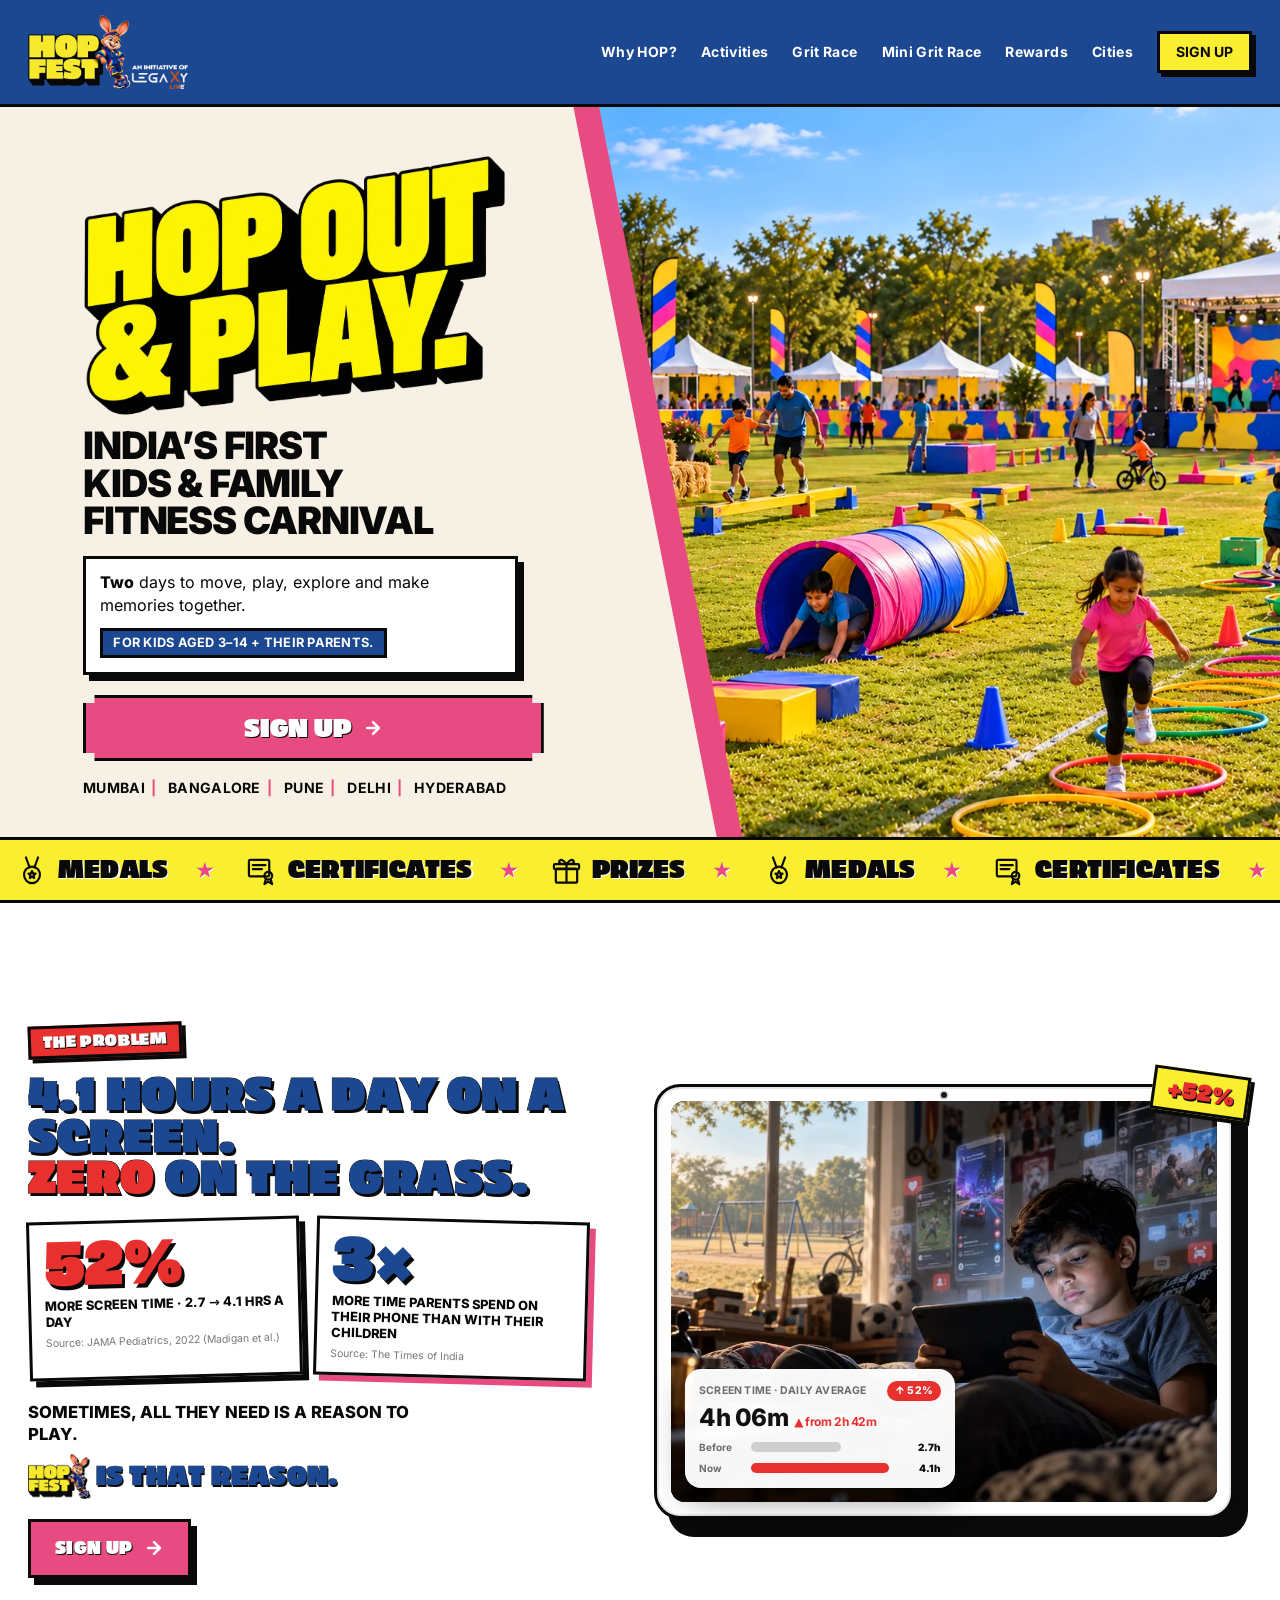
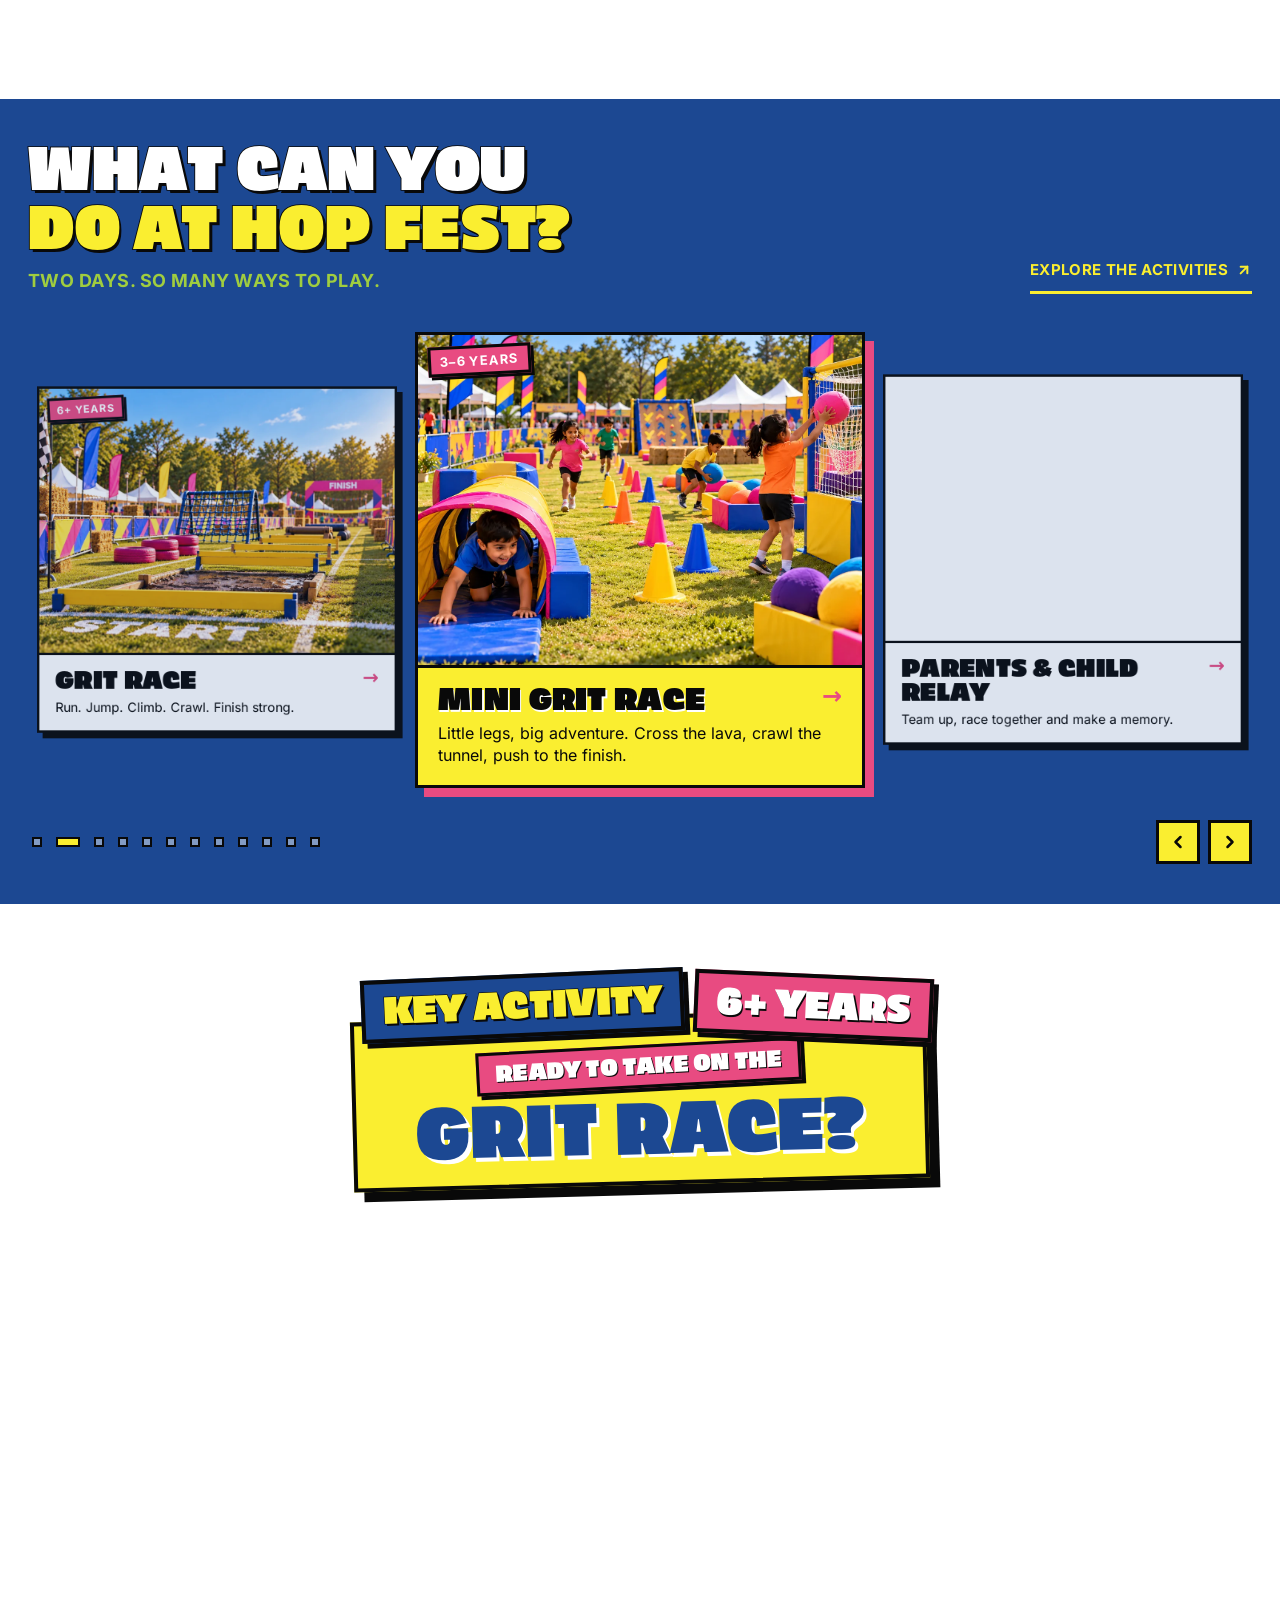
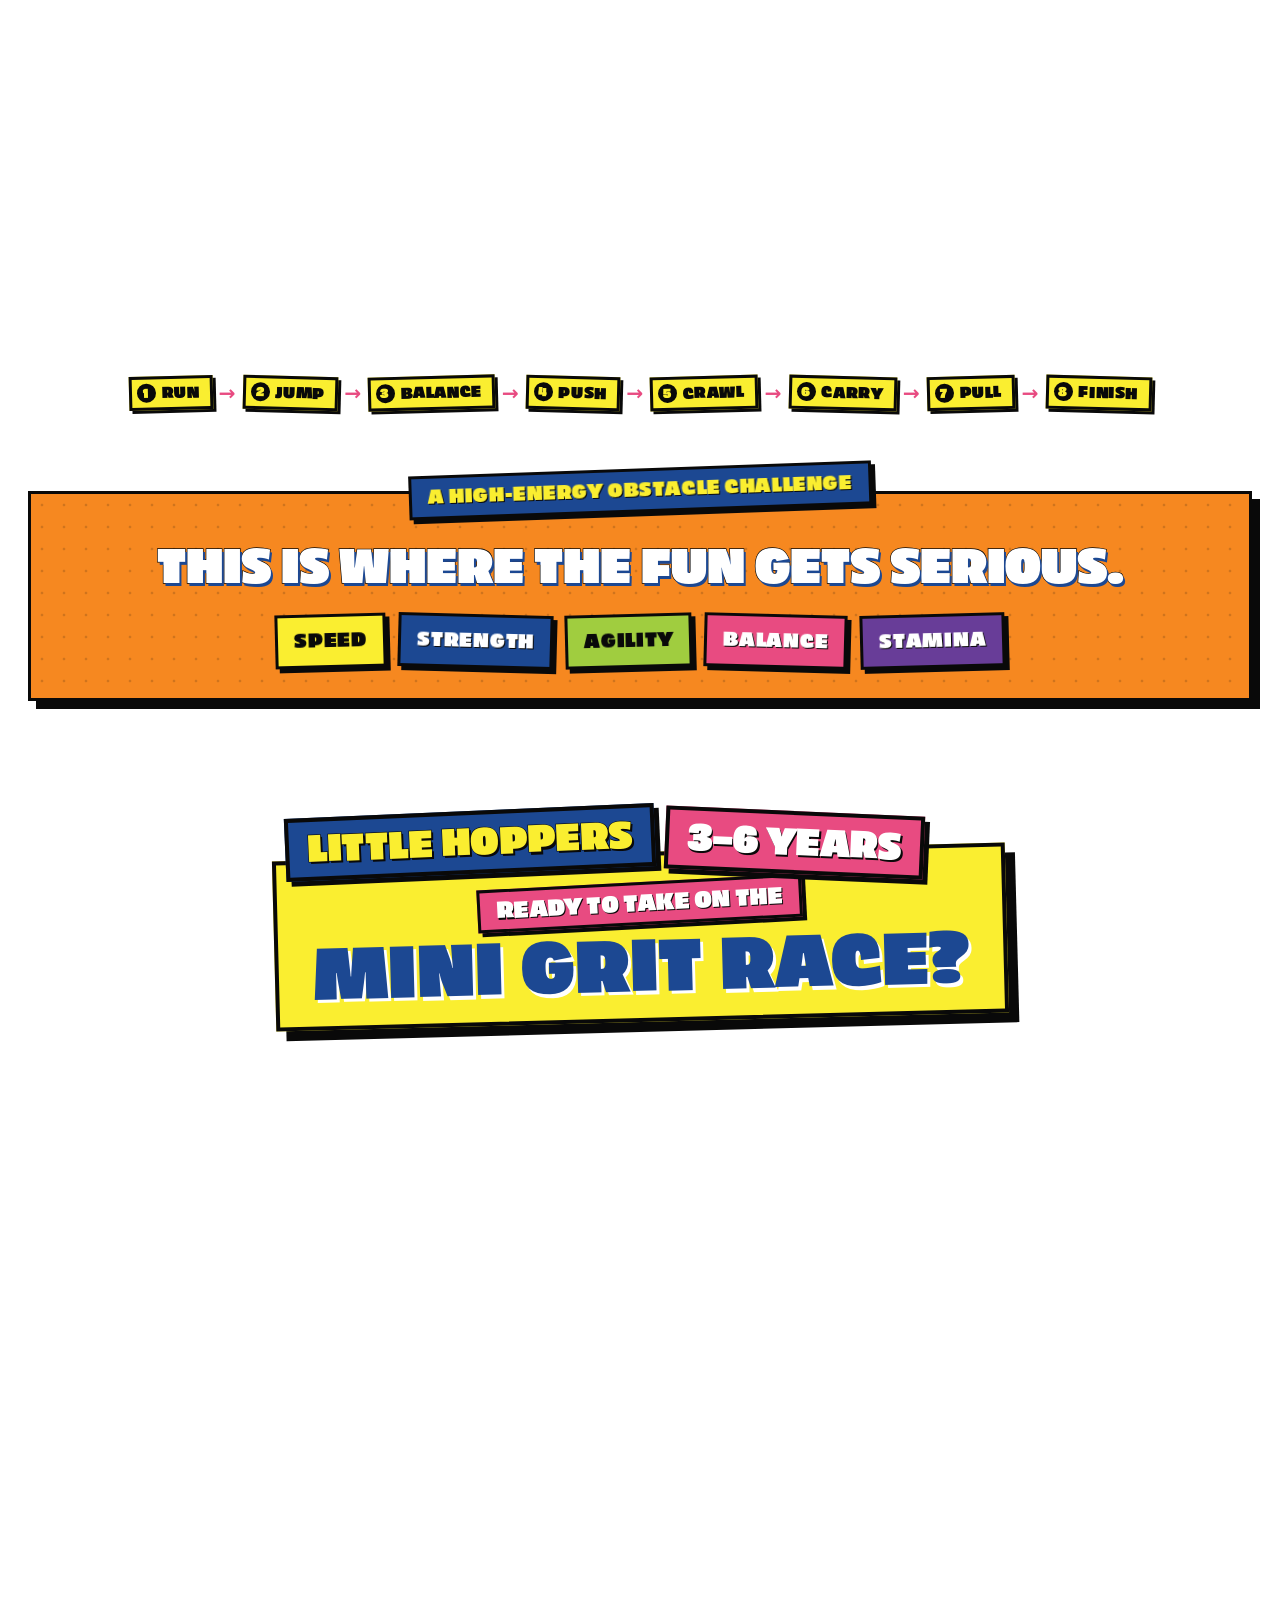
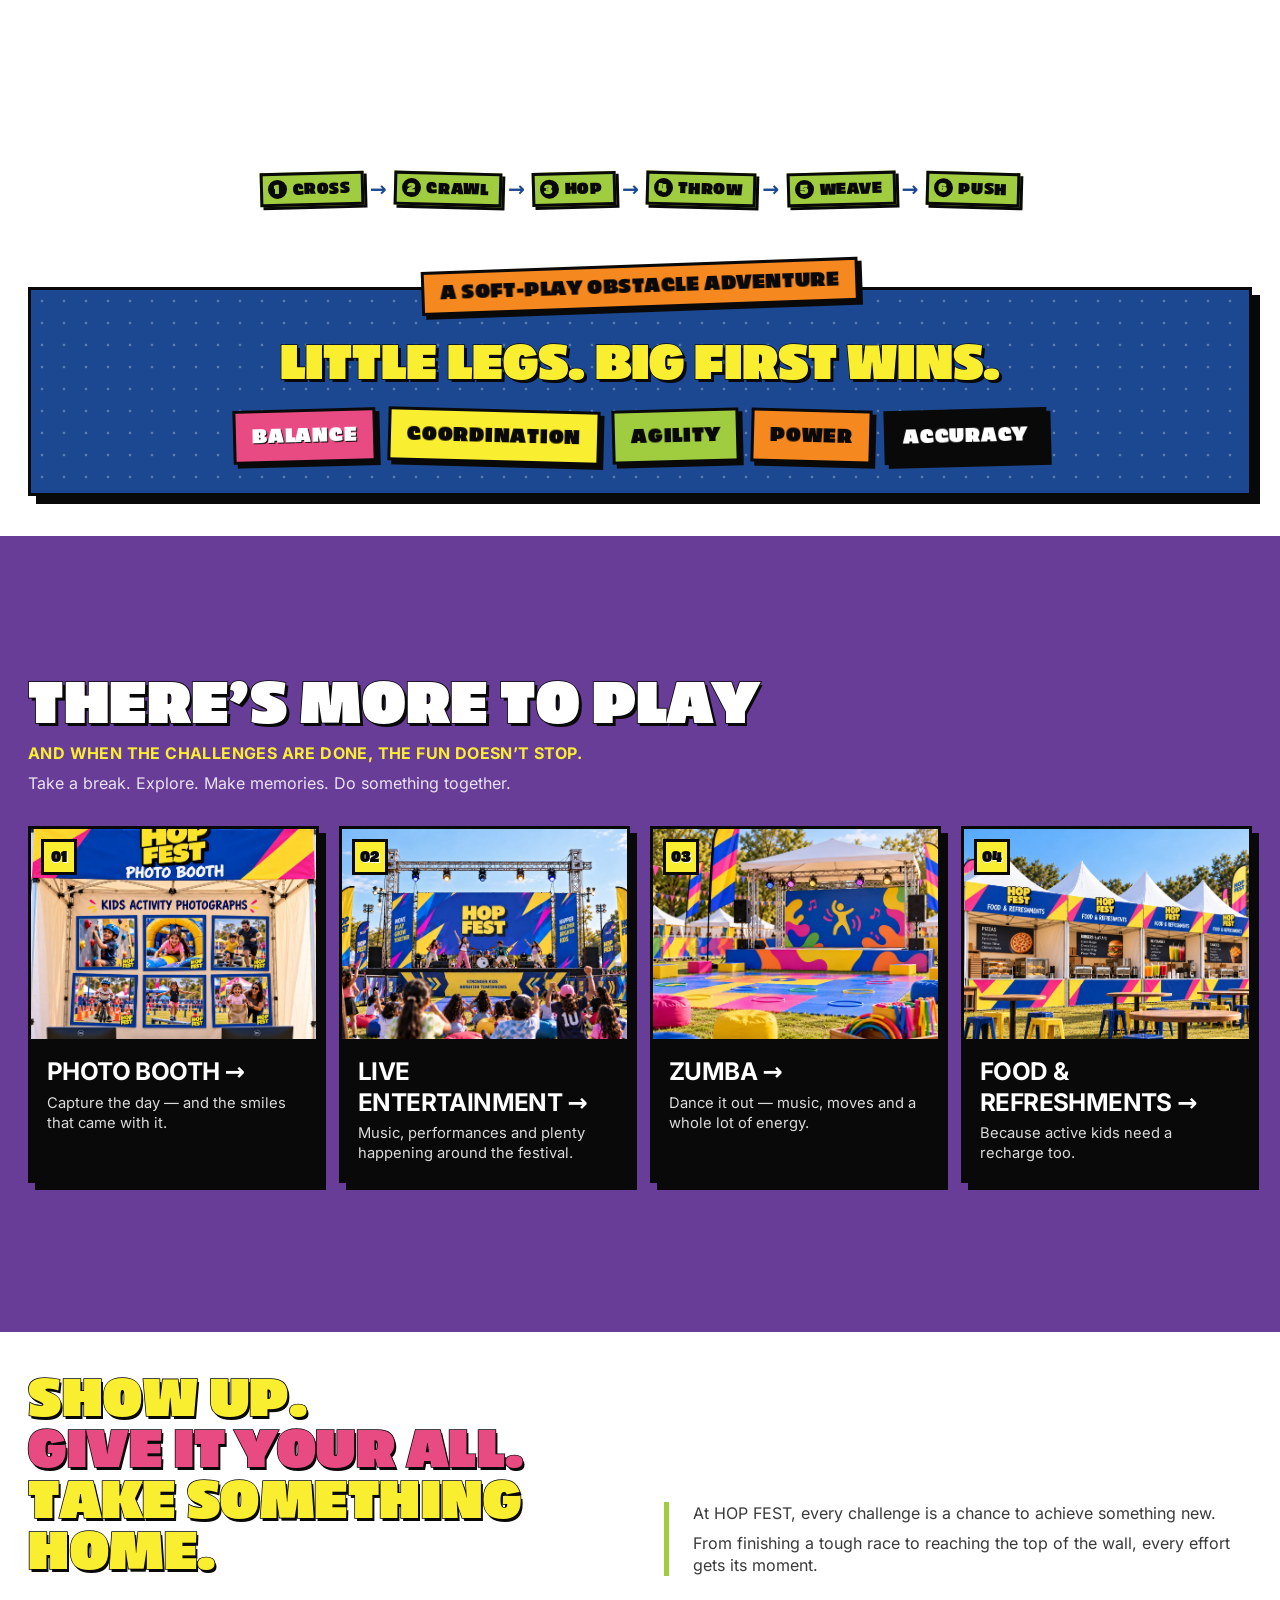
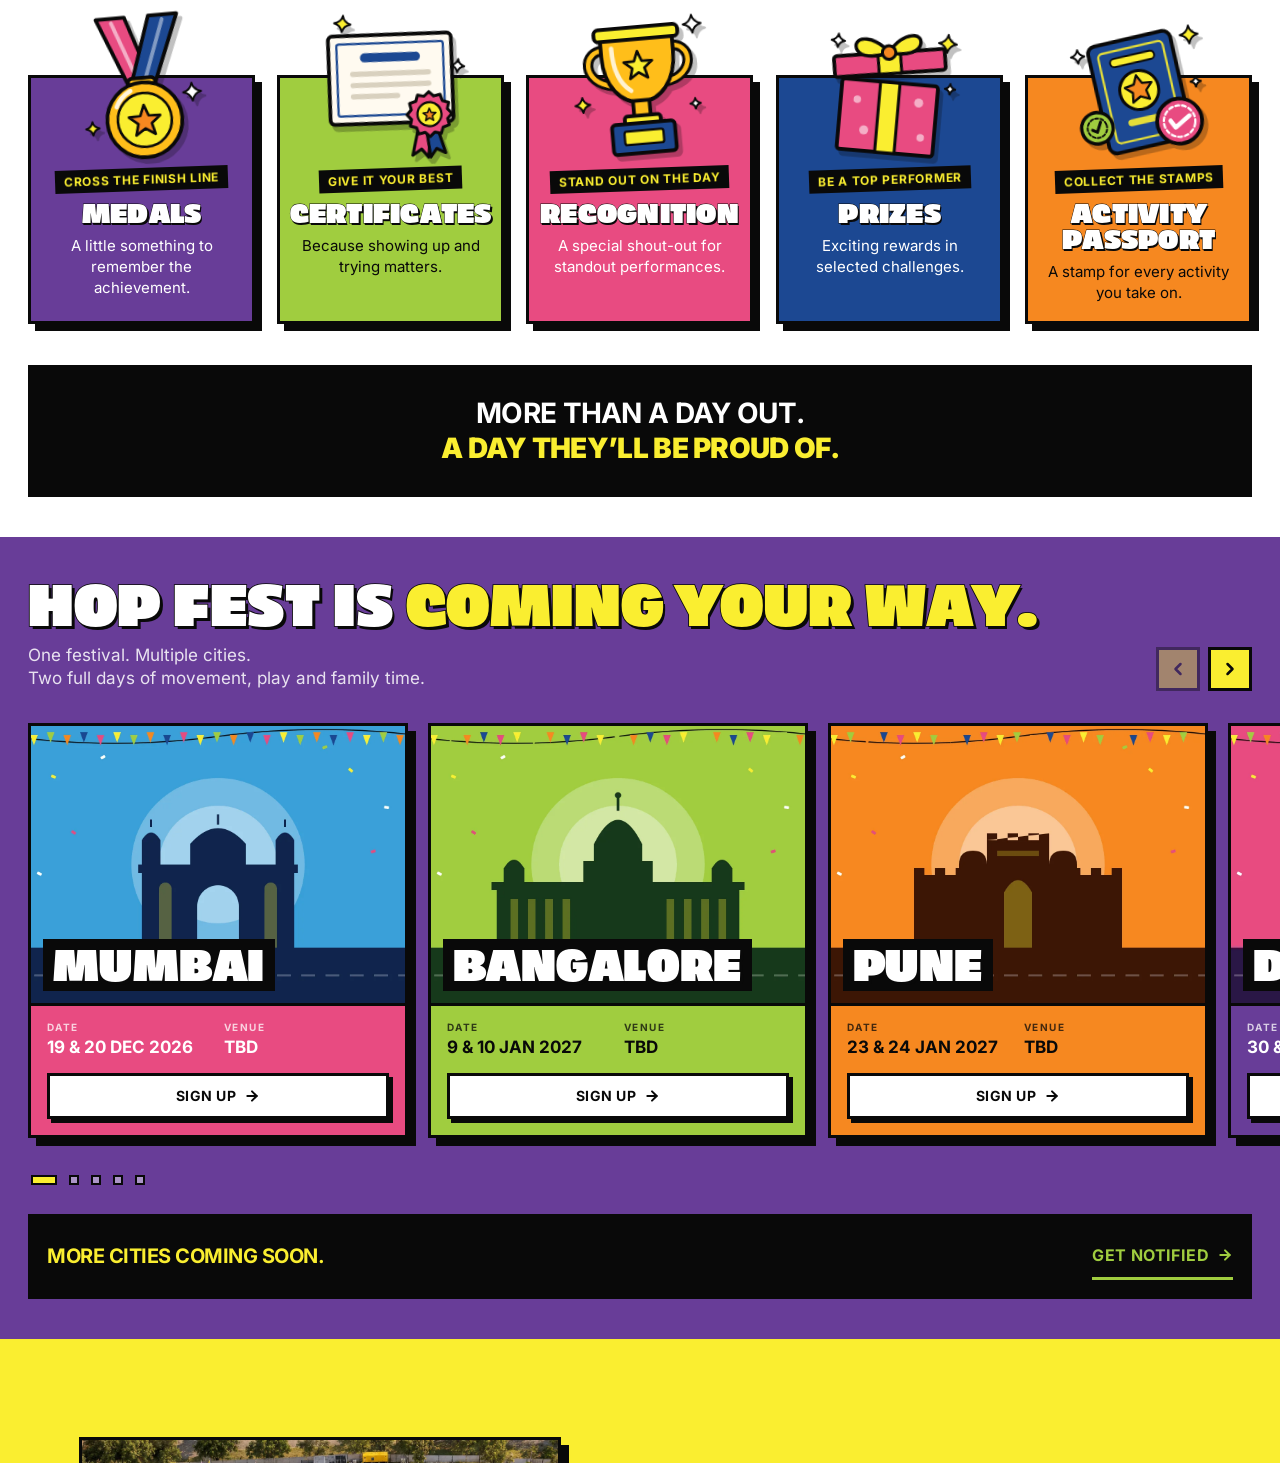
==== index.html @ a852cb50 "Logo: back to the static image (no hop animation) Header and footer use the flat lockup built from t" ====
<!doctype html>
<html lang="en">
  <head>
    <meta charset="UTF-8" />
    <link rel="icon" href="./favicon.ico?v=3" sizes="any" />
    <link rel="icon" type="image/png" sizes="32x32" href="./favicon-32x32.png?v=3" />
    <link rel="icon" type="image/png" sizes="16x16" href="./favicon-16x16.png?v=3" />
    <link rel="apple-touch-icon" sizes="180x180" href="./apple-touch-icon.png?v=3" />
    <meta name="viewport" content="width=device-width, initial-scale=1.0, viewport-fit=cover" />
    <meta name="theme-color" content="#1c4892" />
    <title>HOP FEST — India's Kids &amp; Family Fitness Carnival</title>
    <meta
      name="description"
      content="HOP FEST is India's biggest fitness carnival for kids aged 3-14 and their parents. Run, jump, climb, compete and play across Bangalore, Hyderabad, Pune, Mumbai and Delhi."
    />
    <meta property="og:title" content="HOP FEST — HOP OUT. PLAY MORE." />
    <meta
      property="og:description"
      content="India's kids &amp; family fitness carnival. Two days, so many ways to play."
    />
    <meta property="og:type" content="website" />
  <style>
/*! tailwindcss v4.3.3 | MIT License | https://tailwindcss.com */
@layer properties{@supports (((-webkit-hyphens:none)) and (not (margin-trim:inline))) or ((-moz-orient:inline) and (not (color:rgb(from red r g b)))){:root,:host{--shimmer-angle:20deg}*,:before,:after,::backdrop{--tw-translate-x:0;--tw-translate-y:0;--tw-translate-z:0;--tw-scale-x:1;--tw-scale-y:1;--tw-scale-z:1;--tw-rotate-x:initial;--tw-rotate-y:initial;--tw-rotate-z:initial;--tw-skew-x:initial;--tw-skew-y:initial;--tw-pan-x:initial;--tw-pan-y:initial;--tw-pinch-zoom:initial;--tw-scroll-snap-strictness:proximity;--tw-space-y-reverse:0;--tw-space-x-reverse:0;--tw-divide-x-reverse:0;--tw-border-style:solid;--tw-divide-y-reverse:0;--tw-leading:initial;--tw-font-weight:initial;--tw-tracking:initial;--tw-ordinal:initial;--tw-slashed-zero:initial;--tw-numeric-figure:initial;--tw-numeric-spacing:initial;--tw-numeric-fraction:initial;--tw-shadow:0 0 #0000;--tw-shadow-color:initial;--tw-shadow-alpha:100%;--tw-inset-shadow:0 0 #0000;--tw-inset-shadow-color:initial;--tw-inset-shadow-alpha:100%;--tw-ring-color:initial;--tw-ring-shadow:0 0 #0000;--tw-inset-ring-color:initial;--tw-inset-ring-shadow:0 0 #0000;--tw-ring-inset:initial;--tw-ring-offset-width:0px;--tw-ring-offset-color:#fff;--tw-ring-offset-shadow:0 0 #0000;--tw-outline-style:solid;--tw-blur:initial;--tw-brightness:initial;--tw-contrast:initial;--tw-grayscale:initial;--tw-hue-rotate:initial;--tw-invert:initial;--tw-opacity:initial;--tw-saturate:initial;--tw-sepia:initial;--tw-drop-shadow:initial;--tw-drop-shadow-color:initial;--tw-drop-shadow-alpha:100%;--tw-drop-shadow-size:initial;--tw-backdrop-blur:initial;--tw-backdrop-brightness:initial;--tw-backdrop-contrast:initial;--tw-backdrop-grayscale:initial;--tw-backdrop-hue-rotate:initial;--tw-backdrop-invert:initial;--tw-backdrop-opacity:initial;--tw-backdrop-saturate:initial;--tw-backdrop-sepia:initial;--tw-duration:initial;--tw-ease:initial;--tw-content:"";--tw-animation-delay:0s;--tw-animation-direction:normal;--tw-animation-duration:initial;--tw-animation-fill-mode:none;--tw-animation-iteration-count:1;--tw-enter-blur:0;--tw-enter-opacity:1;--tw-enter-rotate:0;--tw-enter-scale:1;--tw-enter-translate-x:0;--tw-enter-translate-y:0;--tw-exit-blur:0;--tw-exit-opacity:1;--tw-exit-rotate:0;--tw-exit-scale:1;--tw-exit-translate-x:0;--tw-exit-translate-y:0;--scroll-fade-t:0px;--scroll-fade-b:0px;--scroll-fade-s:0px;--scroll-fade-e:0px;--scroll-fade-mask:initial;--shimmer-image:initial;--shimmer-text-fill:initial}}}@layer theme{:root,:host{--font-mono:ui-monospace, SFMono-Regular, Menlo, Monaco, Consolas, "Liberation Mono", "Courier New", monospace;--color-black:#000;--color-white:#fff;--spacing:.25rem;--container-sm:24rem;--text-xs:.75rem;--text-xs--line-height:calc(1 / .75);--text-sm:.875rem;--text-sm--line-height:calc(1.25 / .875);--text-base:1rem;--text-base--line-height:calc(1.5 / 1);--text-lg:1.125rem;--text-lg--line-height:calc(1.75 / 1.125);--text-xl:1.25rem;--text-xl--line-height:calc(1.75 / 1.25);--text-2xl:1.5rem;--text-2xl--line-height:calc(2 / 1.5);--text-4xl:2.25rem;--text-4xl--line-height:calc(2.5 / 2.25);--font-weight-normal:400;--font-weight-medium:500;--font-weight-semibold:600;--font-weight-bold:700;--font-weight-extrabold:800;--tracking-tight:-.025em;--tracking-wide:.025em;--tracking-wider:.05em;--tracking-widest:.1em;--leading-tight:1.25;--leading-snug:1.375;--leading-relaxed:1.625;--radius-md:calc(var(--radius) * .8);--ease-in-out:cubic-bezier(.4, 0, .2, 1);--animate-spin:spin 1s linear infinite;--blur-xs:4px;--default-transition-duration:.15s;--default-transition-timing-function:cubic-bezier(.4, 0, .2, 1);--default-font-family:"Inter Variable", Arial, sans-serif;--default-mono-font-family:var(--font-mono);--color-hop-pink:#e84b81;--color-hop-yellow:#faee30;--color-hop-ink:#090909}}@layer base{*,:after,:before,::backdrop{box-sizing:border-box;border:0 solid;margin:0;padding:0}::file-selector-button{box-sizing:border-box;border:0 solid;margin:0;padding:0}html,:host{-webkit-text-size-adjust:100%;tab-size:4;line-height:1.5;font-family:var(--default-font-family,-apple-system, BlinkMacSystemFont, "Segoe UI", Roboto, "Helvetica Neue", "Noto Sans", Arial, sans-serif, "Apple Color Emoji", "Segoe UI Emoji", "Segoe UI Symbol", "Noto Color Emoji");font-feature-settings:var(--default-font-feature-settings,normal);font-variation-settings:var(--default-font-variation-settings,normal);-webkit-tap-highlight-color:transparent}hr{height:0;color:inherit;border-top-width:1px}abbr:where([title]){-webkit-text-decoration:underline dotted;text-decoration:underline dotted}h1,h2,h3,h4,h5,h6{font-size:inherit;font-weight:inherit}a{color:inherit;-webkit-text-decoration:inherit;-webkit-text-decoration:inherit;-webkit-text-decoration:inherit;-webkit-text-decoration:inherit;text-decoration:inherit}b,strong{font-weight:bolder}code,kbd,samp,pre{font-family:var(--default-mono-font-family,ui-monospace, SFMono-Regular, Menlo, Monaco, Consolas, "Liberation Mono", "Courier New", monospace);font-feature-settings:var(--default-mono-font-feature-settings,normal);font-variation-settings:var(--default-mono-font-variation-settings,normal);font-size:1em}small{font-size:80%}sub,sup{vertical-align:baseline;font-size:75%;line-height:0;position:relative}sub{bottom:-.25em}sup{top:-.5em}table{text-indent:0;border-color:inherit;border-collapse:collapse}:-moz-focusring:where(:not(iframe)){outline:auto}progress{vertical-align:baseline}summary{display:list-item}ol,ul,menu{list-style:none}img,svg,video,canvas,audio,iframe,embed,object{vertical-align:middle;display:block}img,video{max-width:100%;height:auto}button,input,select,optgroup,textarea{font:inherit;font-feature-settings:inherit;font-variation-settings:inherit;letter-spacing:inherit;color:inherit;opacity:1;background-color:#0000;border-radius:0}::file-selector-button{font:inherit;font-feature-settings:inherit;font-variation-settings:inherit;letter-spacing:inherit;color:inherit;opacity:1;background-color:#0000;border-radius:0}:where(select:is([multiple],[size])) optgroup{font-weight:bolder}:where(select:is([multiple],[size])) optgroup option{padding-inline-start:20px}::file-selector-button{margin-inline-end:4px}::placeholder{opacity:1}@supports (not ((-webkit-appearance:-apple-pay-button))) or (contain-intrinsic-size:1px){::placeholder{color:currentColor}@supports (color:color-mix(in lab, red, red)){::placeholder{color:color-mix(in oklab, currentcolor 50%, transparent)}}}textarea{resize:vertical}::-webkit-search-decoration{-webkit-appearance:none}::-webkit-date-and-time-value{min-height:1lh;text-align:inherit}::-webkit-datetime-edit{display:inline-flex}::-webkit-datetime-edit-fields-wrapper{padding:0}::-webkit-datetime-edit{padding-block:0}::-webkit-datetime-edit-year-field{padding-block:0}::-webkit-datetime-edit-month-field{padding-block:0}::-webkit-datetime-edit-day-field{padding-block:0}::-webkit-datetime-edit-hour-field{padding-block:0}::-webkit-datetime-edit-minute-field{padding-block:0}::-webkit-datetime-edit-second-field{padding-block:0}::-webkit-datetime-edit-millisecond-field{padding-block:0}::-webkit-datetime-edit-meridiem-field{padding-block:0}::-webkit-calendar-picker-indicator{line-height:1}:-moz-ui-invalid{box-shadow:none}button,input:where([type=button],[type=reset],[type=submit]){appearance:button}::file-selector-button{appearance:button}::-webkit-inner-spin-button{height:auto}::-webkit-outer-spin-button{height:auto}[hidden]:where(:not([hidden=until-found])){display:none!important}*{border-color:var(--border);outline-color:var(--ring)}@supports (color:color-mix(in lab, red, red)){*{outline-color:color-mix(in oklab, var(--ring) 50%, transparent)}}body{background-color:var(--background);color:var(--foreground)}html{font-family:Inter Variable,Arial,sans-serif}}@layer components;@layer utilities{.\@container\/card-header{container:card-header/inline-size}.\@container{container-type:inline-size}.pointer-events-none{pointer-events:none}.collapse{visibility:collapse}.invisible{visibility:hidden}.visible{visibility:visible}.sr-only{clip-path:inset(50%);white-space:nowrap;border-width:0;width:1px;height:1px;margin:-1px;padding:0;position:absolute;overflow:hidden}.not-sr-only{clip-path:none;white-space:normal;width:auto;height:auto;margin:0;padding:0;position:static;overflow:visible}.absolute{position:absolute}.fixed{position:fixed}.relative{position:relative}.static{position:static}.sticky{position:sticky}.inset-0{inset:0}.inset-x-0{inset-inline:0}.-top-3{top:calc(var(--spacing) * -3)}.-top-\[18\%\]{top:-18%}.top-0{top:0}.top-1{top:var(--spacing)}.top-1\/2{top:50%}.top-2{top:calc(var(--spacing) * 2)}.top-3{top:calc(var(--spacing) * 3)}.top-\[-6\%\]{top:-6%}.top-\[-8\%\]{top:-8%}.top-\[-10\%\]{top:-10%}.top-\[-12\%\]{top:-12%}.top-\[6\%\]{top:6%}.top-\[8\%\]{top:8%}.top-\[10\%\]{top:10%}.top-\[14\%\]{top:14%}.top-\[18\%\]{top:18%}.top-\[30\%\]{top:30%}.top-\[42\%\]{top:42%}.top-\[52\%\]{top:52%}.top-\[62\%\]{top:62%}.right-2{right:calc(var(--spacing) * 2)}.right-3{right:calc(var(--spacing) * 3)}.right-\[1\%\]{right:1%}.right-\[2\%\]{right:2%}.right-\[6\%\]{right:6%}.right-\[10\%\]{right:10%}.right-\[20\%\]{right:20%}.bottom-0{bottom:0}.bottom-\[-8\%\]{bottom:-8%}.bottom-\[-10\%\]{bottom:-10%}.bottom-\[-12\%\]{bottom:-12%}.bottom-\[2\%\]{bottom:2%}.left-1{left:var(--spacing)}.left-1\/2{left:50%}.left-4{left:calc(var(--spacing) * 4)}.left-\[-6\%\]{left:-6%}.left-\[2\%\]{left:2%}.left-\[3\%\]{left:3%}.left-\[4\%\]{left:4%}.left-\[6\%\]{left:6%}.left-\[12\%\]{left:12%}.left-\[16\%\]{left:16%}.left-\[18\%\]{left:18%}.left-\[22\%\]{left:22%}.left-\[30\%\]{left:30%}.left-\[68\%\]{left:68%}.left-\[78\%\]{left:78%}.left-\[86\%\]{left:86%}.left-\[92\%\]{left:92%}.isolate{isolation:isolate}.isolation-auto{isolation:auto}.z-0{z-index:0}.z-10{z-index:10}.z-20{z-index:20}.z-30{z-index:30}.z-40{z-index:40}.z-50{z-index:50}.order-1{order:1}.order-2{order:2}.col-start-2{grid-column-start:2}.row-span-2{grid-row:span 2/span 2}.row-start-1{grid-row-start:1}.container{width:100%}@media (width>=40rem){.container{max-width:40rem}}@media (width>=48rem){.container{max-width:48rem}}@media (width>=64rem){.container{max-width:64rem}}@media (width>=80rem){.container{max-width:80rem}}@media (width>=96rem){.container{max-width:96rem}}.-mx-1{margin-inline:calc(var(--spacing) * -1)}.-mx-4{margin-inline:calc(var(--spacing) * -4)}.mx-auto{margin-inline:auto}.my-1{margin-block:var(--spacing)}.my-2{margin-block:calc(var(--spacing) * 2)}.mt-1{margin-top:var(--spacing)}.mt-1\.5{margin-top:calc(var(--spacing) * 1.5)}.mt-2{margin-top:calc(var(--spacing) * 2)}.mt-2\.5{margin-top:calc(var(--spacing) * 2.5)}.mt-3{margin-top:calc(var(--spacing) * 3)}.mt-4{margin-top:calc(var(--spacing) * 4)}.mt-5{margin-top:calc(var(--spacing) * 5)}.mt-6{margin-top:calc(var(--spacing) * 6)}.mt-10{margin-top:calc(var(--spacing) * 10)}.mt-auto{margin-top:auto}.-mb-4{margin-bottom:calc(var(--spacing) * -4)}.ml-auto{margin-left:auto}.block{display:block}.contents{display:contents}.flex{display:flex}.flow-root{display:flow-root}.grid{display:grid}.hidden{display:none}.inline{display:inline}.inline-block{display:inline-block}.inline-flex{display:inline-flex}.inline-grid{display:inline-grid}.inline-table{display:inline-table}.list-item{display:list-item}.table{display:table}.table-caption{display:table-caption}.table-cell{display:table-cell}.table-column{display:table-column}.table-column-group{display:table-column-group}.table-footer-group{display:table-footer-group}.table-header-group{display:table-header-group}.table-row{display:table-row}.table-row-group{display:table-row-group}.field-sizing-content{field-sizing:content}.aspect-\[3\/4\]{aspect-ratio:3/4}.aspect-\[4\/3\]{aspect-ratio:4/3}.aspect-\[16\/10\]{aspect-ratio:16/10}.aspect-square{aspect-ratio:1}.size-\(--cell-size\){width:var(--cell-size);height:var(--cell-size)}.size-2{width:calc(var(--spacing) * 2);height:calc(var(--spacing) * 2)}.size-2\.5{width:calc(var(--spacing) * 2.5);height:calc(var(--spacing) * 2.5)}.size-3{width:calc(var(--spacing) * 3);height:calc(var(--spacing) * 3)}.size-3\.5{width:calc(var(--spacing) * 3.5);height:calc(var(--spacing) * 3.5)}.size-4{width:calc(var(--spacing) * 4);height:calc(var(--spacing) * 4)}.size-5{width:calc(var(--spacing) * 5);height:calc(var(--spacing) * 5)}.size-6{width:calc(var(--spacing) * 6);height:calc(var(--spacing) * 6)}.size-7{width:calc(var(--spacing) * 7);height:calc(var(--spacing) * 7)}.size-8{width:calc(var(--spacing) * 8);height:calc(var(--spacing) * 8)}.size-9{width:calc(var(--spacing) * 9);height:calc(var(--spacing) * 9)}.size-11{width:calc(var(--spacing) * 11);height:calc(var(--spacing) * 11)}.size-24{width:calc(var(--spacing) * 24);height:calc(var(--spacing) * 24)}.size-auto{width:auto;height:auto}.size-full{width:100%;height:100%}.h-\(--cell-size\){height:var(--cell-size)}.h-0{height:0}.h-2{height:calc(var(--spacing) * 2)}.h-2\.5{height:calc(var(--spacing) * 2.5)}.h-5{height:calc(var(--spacing) * 5)}.h-6{height:calc(var(--spacing) * 6)}.h-7{height:calc(var(--spacing) * 7)}.h-8{height:calc(var(--spacing) * 8)}.h-9{height:calc(var(--spacing) * 9)}.h-10{height:calc(var(--spacing) * 10)}.h-11{height:calc(var(--spacing) * 11)}.h-12{height:calc(var(--spacing) * 12)}.h-\[6px\]{height:6px}.h-\[25svh\]{height:25svh}.h-\[26\%\]{height:26%}.h-\[30\%\]{height:30%}.h-\[34\%\]{height:34%}.h-\[40\%\]{height:40%}.h-\[42\%\]{height:42%}.h-\[46\%\]{height:46%}.h-\[46svh\]{height:46svh}.h-\[48\%\]{height:48%}.h-\[52\%\]{height:52%}.h-\[58px\]{height:58px}.h-\[62px\]{height:62px}.h-\[76px\]{height:76px}.h-\[calc\(100\%-1px\)\]{height:calc(100% - 1px)}.h-full{height:100%}.h-px{height:1px}.max-h-\(--available-height\){max-height:var(--available-height)}.max-h-\[34svh\]{max-height:34svh}.max-h-\[62svh\]{max-height:62svh}.max-h-\[240px\]{max-height:240px}.max-h-\[400px\]{max-height:400px}.min-h-11{min-height:calc(var(--spacing) * 11)}.min-h-16{min-height:calc(var(--spacing) * 16)}.min-h-\[240px\]{min-height:240px}.min-h-svh{min-height:100svh}.w-\(--anchor-width\){width:var(--anchor-width)}.w-\(--cell-size\){width:var(--cell-size)}.w-0{width:0}.w-2{width:calc(var(--spacing) * 2)}.w-2\.5{width:calc(var(--spacing) * 2.5)}.w-6{width:calc(var(--spacing) * 6)}.w-8{width:calc(var(--spacing) * 8)}.w-72{width:calc(var(--spacing) * 72)}.w-\[10px\]{width:10px}.w-\[12px\]{width:12px}.w-\[14px\]{width:14px}.w-\[16px\]{width:16px}.w-\[20px\]{width:20px}.w-\[28px\]{width:28px}.w-\[34px\]{width:34px}.w-\[40px\]{width:40px}.w-\[46px\]{width:46px}.w-\[52\%\]{width:52%}.w-\[58\%\]{width:58%}.w-\[62\%\]{width:62%}.w-\[66vw\]{width:66vw}.w-\[68vw\]{width:68vw}.w-\[70vw\]{width:70vw}.w-\[150\%\]{width:150%}.w-\[min\(320px\,86vw\)\]{width:min(320px,86vw)}.w-\[min\(1240px\,calc\(100\%-32px\)\)\]{width:min(1240px,100% - 32px)}.w-auto{width:auto}.w-fit{width:fit-content}.w-full{width:100%}.w-max{width:max-content}.max-w-\[270px\]{max-width:270px}.max-w-\[300px\]{max-width:300px}.max-w-\[350px\]{max-width:350px}.max-w-\[380px\]{max-width:380px}.max-w-\[420px\]{max-width:420px}.max-w-\[440px\]{max-width:440px}.max-w-\[560px\]{max-width:560px}.max-w-\[640px\]{max-width:640px}.max-w-\[calc\(100\%-2rem\)\]{max-width:calc(100% - 2rem)}.max-w-none{max-width:none}.min-w-\(--cell-size\){min-width:var(--cell-size)}.min-w-0{min-width:0}.min-w-32{min-width:calc(var(--spacing) * 32)}.min-w-36{min-width:calc(var(--spacing) * 36)}.min-w-\[96px\]{min-width:96px}.flex-1{flex:1}.shrink{flex-shrink:1}.shrink-0{flex-shrink:0}.grow{flex-grow:1}.caption-bottom{caption-side:bottom}.border-collapse{border-collapse:collapse}.origin-\(--transform-origin\){transform-origin:var(--transform-origin)}.-translate-x-1{--tw-translate-x:calc(var(--spacing) * -1);translate:var(--tw-translate-x) var(--tw-translate-y)}.-translate-x-1\/2{--tw-translate-x:calc(calc(1 / 2 * 100%) * -1);translate:var(--tw-translate-x) var(--tw-translate-y)}.-translate-y-1{--tw-translate-y:calc(var(--spacing) * -1);translate:var(--tw-translate-x) var(--tw-translate-y)}.-translate-y-1\/2{--tw-translate-y:calc(calc(1 / 2 * 100%) * -1);translate:var(--tw-translate-x) var(--tw-translate-y)}.translate-none{translate:none}.scale-3d{scale:var(--tw-scale-x) var(--tw-scale-y) var(--tw-scale-z)}.-rotate-1{rotate:-1deg}.-rotate-2{rotate:-2deg}.-rotate-\[1\.2deg\]{rotate:-1.2deg}.-rotate-\[5deg\]{rotate:-5deg}.rotate-\[-1\.5deg\]{rotate:-1.5deg}.rotate-\[2deg\]{rotate:2deg}.rotate-\[4deg\]{rotate:4deg}.rotate-\[24deg\]{rotate:24deg}.transform{transform:var(--tw-rotate-x,) var(--tw-rotate-y,) var(--tw-rotate-z,) var(--tw-skew-x,) var(--tw-skew-y,)}.shimmer{--_spread:var(--shimmer-spread,calc(3ch + 40px));--_base:currentColor;--_highlight:var(--shimmer-color,oklch(from currentColor l c h / calc(alpha* .2)));background-image:var(--shimmer-image,linear-gradient(calc(90deg + var(--shimmer-angle)), var(--_base) calc(50% - var(--_spread)), var(--_highlight) calc(50% - var(--_spread) * .5), var(--_highlight) 50%, var(--_highlight) calc(50% + var(--_spread) * .5), var(--_base) calc(50% + var(--_spread))))}@supports (color:color-mix(in lab, red, red)){.shimmer{background-image:var(--shimmer-image,linear-gradient(calc(90deg + var(--shimmer-angle)), var(--_base) calc(50% - var(--_spread)), color-mix(in oklch, var(--_highlight), var(--_base) 50%) calc(50% - var(--_spread) * .5), var(--_highlight) 50%, color-mix(in oklch, var(--_highlight), var(--_base) 50%) calc(50% + var(--_spread) * .5), var(--_base) calc(50% + var(--_spread))))}}.shimmer{background-repeat:no-repeat;background-size:calc(200% + var(--_spread) * 2) 100%;-webkit-text-fill-color:var(--shimmer-text-fill,transparent);animation:tw-shimmer var(--shimmer-duration,2s) linear infinite;background-position:0 0;-webkit-background-clip:text;background-clip:text}.shimmer:is(.dark *){--_highlight:var(--shimmer-color,oklch(from currentColor max(.8, calc(l + .4)) c h / calc(alpha + .4)))}.shimmer:where([dir=rtl],[dir=rtl] *){animation-direction:reverse}.animate-hop-bob{animation:3.2s ease-in-out infinite hop-bob}.animate-hop-float{animation:5.5s ease-in-out infinite hop-float}.animate-hop-pop{animation:.45s cubic-bezier(.34,1.56,.64,1) both hop-pop}.animate-hop-rise{animation:.6s cubic-bezier(.22,1,.36,1) both hop-rise}.animate-hop-spin{animation:38s linear infinite hop-spin}.animate-hop-sway{animation:4.5s ease-in-out infinite hop-sway}.animate-hop-ticker{animation:26s linear infinite hop-ticker}.animate-hop-wiggle{animation:2.8s ease-in-out infinite hop-wiggle}.animate-spin{animation:var(--animate-spin)}.cursor-default{cursor:default}.touch-pinch-zoom{--tw-pinch-zoom:pinch-zoom;touch-action:var(--tw-pan-x,) var(--tw-pan-y,) var(--tw-pinch-zoom,)}.resize{resize:both}.snap-x{scroll-snap-type:x var(--tw-scroll-snap-strictness)}.snap-mandatory{--tw-scroll-snap-strictness:mandatory}.snap-start{scroll-snap-align:start}.scroll-my-1{scroll-margin-block:var(--spacing)}.auto-rows-min{grid-auto-rows:min-content}.grid-cols-2{grid-template-columns:repeat(2,minmax(0,1fr))}.flex-col{flex-direction:column}.flex-col-reverse{flex-direction:column-reverse}.flex-nowrap{flex-wrap:nowrap}.flex-wrap{flex-wrap:wrap}.place-content-center{place-content:center}.items-center{align-items:center}.items-end{align-items:flex-end}.items-start{align-items:flex-start}.justify-between{justify-content:space-between}.justify-center{justify-content:center}.gap-\(--card-spacing\){gap:var(--card-spacing)}.gap-0{gap:0}.gap-0\.5{gap:calc(var(--spacing) * .5)}.gap-1{gap:var(--spacing)}.gap-1\.5{gap:calc(var(--spacing) * 1.5)}.gap-2{gap:calc(var(--spacing) * 2)}.gap-2\.5{gap:calc(var(--spacing) * 2.5)}.gap-3{gap:calc(var(--spacing) * 3)}.gap-4{gap:calc(var(--spacing) * 4)}.gap-6{gap:calc(var(--spacing) * 6)}.gap-8{gap:calc(var(--spacing) * 8)}.gap-9{gap:calc(var(--spacing) * 9)}:where(.space-y-1>:not(:last-child)){--tw-space-y-reverse:0;margin-block-start:calc(var(--spacing) * var(--tw-space-y-reverse));margin-block-end:calc(var(--spacing) * calc(1 - var(--tw-space-y-reverse)))}:where(.space-y-1\.5>:not(:last-child)){--tw-space-y-reverse:0;margin-block-start:calc(calc(var(--spacing) * 1.5) * var(--tw-space-y-reverse));margin-block-end:calc(calc(var(--spacing) * 1.5) * calc(1 - var(--tw-space-y-reverse)))}:where(.space-y-2>:not(:last-child)){--tw-space-y-reverse:0;margin-block-start:calc(calc(var(--spacing) * 2) * var(--tw-space-y-reverse));margin-block-end:calc(calc(var(--spacing) * 2) * calc(1 - var(--tw-space-y-reverse)))}:where(.space-y-reverse>:not(:last-child)){--tw-space-y-reverse:1}.gap-x-2{column-gap:calc(var(--spacing) * 2)}.gap-x-4{column-gap:calc(var(--spacing) * 4)}.gap-x-6{column-gap:calc(var(--spacing) * 6)}:where(.space-x-reverse>:not(:last-child)){--tw-space-x-reverse:1}.gap-y-1{row-gap:var(--spacing)}.gap-y-1\.5{row-gap:calc(var(--spacing) * 1.5)}.gap-y-2{row-gap:calc(var(--spacing) * 2)}.gap-y-3{row-gap:calc(var(--spacing) * 3)}:where(.divide-x>:not(:last-child)){--tw-divide-x-reverse:0;border-inline-style:var(--tw-border-style);border-inline-start-width:calc(1px * var(--tw-divide-x-reverse));border-inline-end-width:calc(1px * calc(1 - var(--tw-divide-x-reverse)))}:where(.divide-y>:not(:last-child)){--tw-divide-y-reverse:0;border-bottom-style:var(--tw-border-style);border-top-style:var(--tw-border-style);border-top-width:calc(1px * var(--tw-divide-y-reverse));border-bottom-width:calc(1px * calc(1 - var(--tw-divide-y-reverse)))}:where(.divide-y-reverse>:not(:last-child)){--tw-divide-y-reverse:1}.self-start{align-self:flex-start}.justify-self-end{justify-self:flex-end}.truncate{text-overflow:ellipsis;white-space:nowrap;overflow:hidden}.overflow-hidden{overflow:hidden}.overflow-x-auto{overflow-x:auto}.overflow-x-hidden{overflow-x:hidden}.overflow-y-auto{overflow-y:auto}.rounded-\(--cell-radius\){border-radius:var(--cell-radius)}.rounded-4xl{border-radius:calc(var(--radius) * 2.6)}.rounded-\[4px\]{border-radius:4px}.rounded-\[min\(var\(--radius-md\)\,10px\)\]{border-radius:min(var(--radius-md), 10px)}.rounded-\[min\(var\(--radius-md\)\,12px\)\]{border-radius:min(var(--radius-md), 12px)}.rounded-full{border-radius:2147483647px}.rounded-lg{border-radius:var(--radius)}.rounded-md{border-radius:calc(var(--radius) * .8)}.rounded-none{border-radius:0}.rounded-xl{border-radius:calc(var(--radius) * 1.4)}.rounded-s{border-start-start-radius:.25rem;border-end-start-radius:.25rem}.rounded-ss{border-start-start-radius:.25rem}.rounded-e{border-start-end-radius:.25rem;border-end-end-radius:.25rem}.rounded-se{border-start-end-radius:.25rem}.rounded-ee{border-end-end-radius:.25rem}.rounded-es{border-end-start-radius:.25rem}.rounded-t{border-top-left-radius:.25rem;border-top-right-radius:.25rem}.rounded-t-xl{border-top-left-radius:calc(var(--radius) * 1.4);border-top-right-radius:calc(var(--radius) * 1.4)}.rounded-l{border-top-left-radius:.25rem;border-bottom-left-radius:.25rem}.rounded-l-\(--cell-radius\){border-top-left-radius:var(--cell-radius);border-bottom-left-radius:var(--cell-radius)}.rounded-tl{border-top-left-radius:.25rem}.rounded-r{border-top-right-radius:.25rem;border-bottom-right-radius:.25rem}.rounded-r-\(--cell-radius\){border-top-right-radius:var(--cell-radius);border-bottom-right-radius:var(--cell-radius)}.rounded-tr{border-top-right-radius:.25rem}.rounded-b{border-bottom-right-radius:.25rem;border-bottom-left-radius:.25rem}.rounded-b-xl{border-bottom-right-radius:calc(var(--radius) * 1.4);border-bottom-left-radius:calc(var(--radius) * 1.4)}.rounded-br{border-bottom-right-radius:.25rem}.rounded-bl{border-bottom-left-radius:.25rem}.border{border-style:var(--tw-border-style);border-width:1px}.border-0{border-style:var(--tw-border-style);border-width:0}.border-\[2px\]{border-style:var(--tw-border-style);border-width:2px}.border-\[3px\]{border-style:var(--tw-border-style);border-width:3px}.border-\[4px\]{border-style:var(--tw-border-style);border-width:4px}.border-\[5px\]{border-style:var(--tw-border-style);border-width:5px}.border-x{border-inline-style:var(--tw-border-style);border-inline-width:1px}.border-y{border-block-style:var(--tw-border-style);border-block-width:1px}.border-s{border-inline-start-style:var(--tw-border-style);border-inline-start-width:1px}.border-e{border-inline-end-style:var(--tw-border-style);border-inline-end-width:1px}.border-bs{border-block-start-style:var(--tw-border-style);border-block-start-width:1px}.border-be{border-block-end-style:var(--tw-border-style);border-block-end-width:1px}.border-t{border-top-style:var(--tw-border-style);border-top-width:1px}.border-t-\[3px\]{border-top-style:var(--tw-border-style);border-top-width:3px}.border-t-\[26px\]{border-top-style:var(--tw-border-style);border-top-width:26px}.border-r{border-right-style:var(--tw-border-style);border-right-width:1px}.border-r-\[15px\]{border-right-style:var(--tw-border-style);border-right-width:15px}.border-b{border-bottom-style:var(--tw-border-style);border-bottom-width:1px}.border-b-\[3px\]{border-bottom-style:var(--tw-border-style);border-bottom-width:3px}.border-l{border-left-style:var(--tw-border-style);border-left-width:1px}.border-l-\[3px\]{border-left-style:var(--tw-border-style);border-left-width:3px}.border-l-\[5px\]{border-left-style:var(--tw-border-style);border-left-width:5px}.border-l-\[15px\]{border-left-style:var(--tw-border-style);border-left-width:15px}.border-border{border-color:var(--border)}.border-hop-ink{border-color:#090909}.border-hop-ink\/25{border-color:oklab(13.9791% -7.45058e-9 1.49012e-8/.25)}.border-hop-ink\/70{border-color:oklab(13.9791% -7.45058e-9 1.49012e-8/.7)}.border-hop-lime{border-color:#a0cd3f}.border-hop-yellow{border-color:#faee30}.border-input{border-color:var(--input)}.border-transparent{border-color:#0000}.border-white{border-color:var(--color-white)}.border-white\/20{border-color:#fff3}@supports (color:color-mix(in lab, red, red)){.border-white\/20{border-color:color-mix(in oklab, var(--color-white) 20%, transparent)}}.border-white\/25{border-color:#ffffff40}@supports (color:color-mix(in lab, red, red)){.border-white\/25{border-color:color-mix(in oklab, var(--color-white) 25%, transparent)}}.border-r-transparent{border-right-color:#0000}.border-l-transparent{border-left-color:#0000}.bg-background{background-color:var(--background)}.bg-black{background-color:var(--color-black)}.bg-black\/10{background-color:#0000001a}@supports (color:color-mix(in lab, red, red)){.bg-black\/10{background-color:color-mix(in oklab, var(--color-black) 10%, transparent)}}.bg-border{background-color:var(--border)}.bg-card{background-color:var(--card)}.bg-destructive,.bg-destructive\/10{background-color:var(--destructive)}@supports (color:color-mix(in lab, red, red)){.bg-destructive\/10{background-color:color-mix(in oklab, var(--destructive) 10%, transparent)}}.bg-hop-blue{background-color:#1c4892}.bg-hop-cream{background-color:#f7f5ef}.bg-hop-ink{background-color:#090909}.bg-hop-lime{background-color:#a0cd3f}.bg-hop-orange{background-color:#f68820}.bg-hop-pink{background-color:#e84b81}.bg-hop-purple{background-color:#683d98}.bg-hop-sky{background-color:#78bde9}.bg-hop-yellow{background-color:#faee30}.bg-muted,.bg-muted\/50{background-color:var(--muted)}@supports (color:color-mix(in lab, red, red)){.bg-muted\/50{background-color:color-mix(in oklab, var(--muted) 50%, transparent)}}.bg-popover{background-color:var(--popover)}.bg-primary{background-color:var(--primary)}.bg-secondary{background-color:var(--secondary)}.bg-transparent{background-color:#0000}.bg-white{background-color:var(--color-white)}.bg-white\/45{background-color:#ffffff73}@supports (color:color-mix(in lab, red, red)){.bg-white\/45{background-color:color-mix(in oklab, var(--color-white) 45%, transparent)}}.bg-white\/85{background-color:#ffffffd9}@supports (color:color-mix(in lab, red, red)){.bg-white\/85{background-color:color-mix(in oklab, var(--color-white) 85%, transparent)}}.bg-white\/90{background-color:#ffffffe6}@supports (color:color-mix(in lab, red, red)){.bg-white\/90{background-color:color-mix(in oklab, var(--color-white) 90%, transparent)}}.bg-white\/95{background-color:#fffffff2}@supports (color:color-mix(in lab, red, red)){.bg-white\/95{background-color:color-mix(in oklab, var(--color-white) 95%, transparent)}}.bg-\[linear-gradient\(180deg\,rgba\(9\,9\,9\,\.15\)_0\%\,rgba\(9\,9\,9\,\.55\)_52\%\,rgba\(9\,9\,9\,\.88\)_100\%\)\]{background-image:linear-gradient(#09090926 0%,#0909098c 52%,#090909e0 100%)}.bg-\[radial-gradient\(120\%_70\%_at_18\%_8\%\,rgba\(250\,238\,48\,\.5\)_0\%\,rgba\(250\,238\,48\,0\)_45\%\)\,radial-gradient\(90\%_60\%_at_95\%_18\%\,rgba\(232\,75\,129\,\.42\)_0\%\,rgba\(232\,75\,129\,0\)_50\%\)\,linear-gradient\(180deg\,rgba\(255\,255\,255\,\.62\)_0\%\,rgba\(255\,255\,255\,\.34\)_38\%\,rgba\(255\,255\,255\,\.12\)_62\%\,rgba\(28\,72\,146\,\.42\)_100\%\)\]{background-image:radial-gradient(120% 70% at 18% 8%,#faee3080 0%,#faee3000 45%),radial-gradient(90% 60% at 95% 18%,#e84b816b 0%,#e84b8100 50%),linear-gradient(#ffffff9e 0%,#ffffff57 38%,#ffffff1f 62%,#1c48926b 100%)}.\[box-decoration-break\:clone\]{-webkit-box-decoration-break:clone;box-decoration-break:clone}.bg-clip-padding{background-clip:padding-box}.bg-repeat{background-repeat:repeat}.mask-no-clip{-webkit-mask-clip:no-clip;mask-clip:no-clip}.mask-repeat{-webkit-mask-repeat:repeat;mask-repeat:repeat}.object-contain{object-fit:contain}.object-cover{object-fit:cover}.object-\[center_46\%\]{object-position:center 46%}.p-\(--card-spacing\){padding:var(--card-spacing)}.p-0{padding:0}.p-1{padding:var(--spacing)}.p-2{padding:calc(var(--spacing) * 2)}.p-2\.5{padding:calc(var(--spacing) * 2.5)}.p-3{padding:calc(var(--spacing) * 3)}.p-3\.5{padding:calc(var(--spacing) * 3.5)}.p-4{padding:calc(var(--spacing) * 4)}.p-5{padding:calc(var(--spacing) * 5)}.p-\[3px\]{padding:3px}.px-\(--card-spacing\){padding-inline:var(--card-spacing)}.px-\(--cell-size\){padding-inline:var(--cell-size)}.px-1{padding-inline:var(--spacing)}.px-1\.5{padding-inline:calc(var(--spacing) * 1.5)}.px-2{padding-inline:calc(var(--spacing) * 2)}.px-2\.5{padding-inline:calc(var(--spacing) * 2.5)}.px-3{padding-inline:calc(var(--spacing) * 3)}.px-4{padding-inline:calc(var(--spacing) * 4)}.px-5{padding-inline:calc(var(--spacing) * 5)}.px-6{padding-inline:calc(var(--spacing) * 6)}.py-\(--card-spacing\){padding-block:var(--card-spacing)}.py-0{padding-block:0}.py-0\.5{padding-block:calc(var(--spacing) * .5)}.py-1{padding-block:var(--spacing)}.py-1\.5{padding-block:calc(var(--spacing) * 1.5)}.py-2{padding-block:calc(var(--spacing) * 2)}.py-2\.5{padding-block:calc(var(--spacing) * 2.5)}.py-3{padding-block:calc(var(--spacing) * 3)}.py-4{padding-block:calc(var(--spacing) * 4)}.py-8{padding-block:calc(var(--spacing) * 8)}.py-12{padding-block:calc(var(--spacing) * 12)}.pt-2{padding-top:calc(var(--spacing) * 2)}.pt-6{padding-top:calc(var(--spacing) * 6)}.pt-12{padding-top:calc(var(--spacing) * 12)}.pr-2{padding-right:calc(var(--spacing) * 2)}.pr-8{padding-right:calc(var(--spacing) * 8)}.pb-3{padding-bottom:calc(var(--spacing) * 3)}.pb-4{padding-bottom:calc(var(--spacing) * 4)}.pl-1{padding-left:var(--spacing)}.pl-1\.5{padding-left:calc(var(--spacing) * 1.5)}.pl-2{padding-left:calc(var(--spacing) * 2)}.pl-2\.5{padding-left:calc(var(--spacing) * 2.5)}.pl-3{padding-left:calc(var(--spacing) * 3)}.text-center{text-align:center}.text-left{text-align:left}.text-right{text-align:right}.align-middle{vertical-align:middle}.font-display{font-family:Sora Variable,Arial Black,sans-serif}.font-fest{font-family:Luckiest Guy,Arial Black,cursive}.font-heading{font-family:Sora Variable,Arial Black,sans-serif}.font-impact{font-family:Anton,Arial Narrow,sans-serif}.text-2xl{font-size:var(--text-2xl);line-height:var(--tw-leading,var(--text-2xl--line-height))}.text-base{font-size:var(--text-base);line-height:var(--tw-leading,var(--text-base--line-height))}.text-lg{font-size:var(--text-lg);line-height:var(--tw-leading,var(--text-lg--line-height))}.text-sm{font-size:var(--text-sm);line-height:var(--tw-leading,var(--text-sm--line-height))}.text-xs{font-size:var(--text-xs);line-height:var(--tw-leading,var(--text-xs--line-height))}.text-\[0\.8rem\]{font-size:.8rem}.text-\[9\.5px\]{font-size:9.5px}.text-\[10px\]{font-size:10px}.text-\[11px\]{font-size:11px}.text-\[clamp\(9\.5px\,2\.8vw\,13px\)\]{font-size:clamp(9.5px,2.8vw,13px)}.text-\[clamp\(9px\,2\.7vw\,13px\)\]{font-size:clamp(9px,2.7vw,13px)}.text-\[clamp\(10\.5px\,3vw\,13px\)\]{font-size:clamp(10.5px,3vw,13px)}.text-\[clamp\(10px\,2\.9vw\,13px\)\]{font-size:clamp(10px,2.9vw,13px)}.text-\[clamp\(11\.5px\,3\.2vw\,13\.5px\)\]{font-size:clamp(11.5px,3.2vw,13.5px)}.text-\[clamp\(11\.5px\,3\.3vw\,16px\)\]{font-size:clamp(11.5px,3.3vw,16px)}.text-\[clamp\(11px\,3\.3vw\,16px\)\]{font-size:clamp(11px,3.3vw,16px)}.text-\[clamp\(12\.5px\,3\.6vw\,16px\)\]{font-size:clamp(12.5px,3.6vw,16px)}.text-\[clamp\(12\.5px\,3\.6vw\,17px\)\]{font-size:clamp(12.5px,3.6vw,17px)}.text-\[clamp\(12\.5px\,3\.8vw\,20px\)\]{font-size:clamp(12.5px,3.8vw,20px)}.text-\[clamp\(12px\,3\.4vw\,14px\)\]{font-size:clamp(12px,3.4vw,14px)}.text-\[clamp\(12px\,3\.4vw\,15px\)\]{font-size:clamp(12px,3.4vw,15px)}.text-\[clamp\(12px\,3\.4vw\,18px\)\]{font-size:clamp(12px,3.4vw,18px)}.text-\[clamp\(12px\,3\.5vw\,15px\)\]{font-size:clamp(12px,3.5vw,15px)}.text-\[clamp\(12px\,3\.5vw\,16px\)\]{font-size:clamp(12px,3.5vw,16px)}.text-\[clamp\(12px\,3\.5vw\,19px\)\]{font-size:clamp(12px,3.5vw,19px)}.text-\[clamp\(12px\,3\.6vw\,20px\)\]{font-size:clamp(12px,3.6vw,20px)}.text-\[clamp\(13px\,3\.7vw\,17px\)\]{font-size:clamp(13px,3.7vw,17px)}.text-\[clamp\(13px\,3\.8vw\,18px\)\]{font-size:clamp(13px,3.8vw,18px)}.text-\[clamp\(14px\,4\.1vw\,19px\)\]{font-size:clamp(14px,4.1vw,19px)}.text-\[clamp\(14px\,4\.2vw\,20px\)\]{font-size:clamp(14px,4.2vw,20px)}.text-\[clamp\(14px\,4\.3vw\,26px\)\]{font-size:clamp(14px,4.3vw,26px)}.text-\[clamp\(14px\,4\.4vw\,28px\)\]{font-size:clamp(14px,4.4vw,28px)}.text-\[clamp\(15px\,4\.3vw\,20px\)\]{font-size:clamp(15px,4.3vw,20px)}.text-\[clamp\(15px\,4\.4vw\,24px\)\]{font-size:clamp(15px,4.4vw,24px)}.text-\[clamp\(15px\,4\.5vw\,22px\)\]{font-size:clamp(15px,4.5vw,22px)}.text-\[clamp\(15px\,4\.5vw\,24px\)\]{font-size:clamp(15px,4.5vw,24px)}.text-\[clamp\(15px\,4\.6vw\,26px\)\]{font-size:clamp(15px,4.6vw,26px)}.text-\[clamp\(15px\,4\.6vw\,30px\)\]{font-size:clamp(15px,4.6vw,30px)}.text-\[clamp\(16px\,4\.8vw\,24px\)\]{font-size:clamp(16px,4.8vw,24px)}.text-\[clamp\(18px\,5\.2vw\,26px\)\]{font-size:clamp(18px,5.2vw,26px)}.text-\[clamp\(21px\,6\.4vw\,50px\)\]{font-size:clamp(21px,6.4vw,50px)}.text-\[clamp\(22px\,6\.5vw\,40px\)\]{font-size:clamp(22px,6.5vw,40px)}.text-\[clamp\(24px\,7\.4vw\,56px\)\]{font-size:clamp(24px,7.4vw,56px)}.text-\[clamp\(24px\,7\.4vw\,58px\)\]{font-size:clamp(24px,7.4vw,58px)}.text-\[clamp\(26px\,7\.6vw\,56px\)\]{font-size:clamp(26px,7.6vw,56px)}.text-\[clamp\(34px\,10\.5vw\,84px\)\]{font-size:clamp(34px,10.5vw,84px)}.text-\[clamp\(52px\,15vw\,138px\)\]{font-size:clamp(52px,15vw,138px)}.text-\[clamp\(72px\,22vw\,160px\)\]{font-size:clamp(72px,22vw,160px)}.leading-\[0\.85\]{--tw-leading:.85;line-height:.85}.leading-\[0\.92\]{--tw-leading:.92;line-height:.92}.leading-\[0\.95\]{--tw-leading:.95;line-height:.95}.leading-\[0\.98\]{--tw-leading:.98;line-height:.98}.leading-\[1\.04\]{--tw-leading:1.04;line-height:1.04}.leading-\[1\.05\]{--tw-leading:1.05;line-height:1.05}.leading-\[1\.18\]{--tw-leading:1.18;line-height:1.18}.leading-\[1\.35\]{--tw-leading:1.35;line-height:1.35}.leading-\[1\.45\]{--tw-leading:1.45;line-height:1.45}.leading-none{--tw-leading:1;line-height:1}.leading-relaxed{--tw-leading:var(--leading-relaxed);line-height:var(--leading-relaxed)}.leading-snug{--tw-leading:var(--leading-snug);line-height:var(--leading-snug)}.leading-tight{--tw-leading:var(--leading-tight);line-height:var(--leading-tight)}.font-bold{--tw-font-weight:var(--font-weight-bold);font-weight:var(--font-weight-bold)}.font-extrabold{--tw-font-weight:var(--font-weight-extrabold);font-weight:var(--font-weight-extrabold)}.font-medium{--tw-font-weight:var(--font-weight-medium);font-weight:var(--font-weight-medium)}.font-normal{--tw-font-weight:var(--font-weight-normal);font-weight:var(--font-weight-normal)}.font-semibold{--tw-font-weight:var(--font-weight-semibold);font-weight:var(--font-weight-semibold)}.tracking-\[-0\.02em\]{--tw-tracking:-.02em;letter-spacing:-.02em}.tracking-\[-0\.03em\]{--tw-tracking:-.03em;letter-spacing:-.03em}.tracking-\[0\.01em\]{--tw-tracking:.01em;letter-spacing:.01em}.tracking-\[0\.04em\]{--tw-tracking:.04em;letter-spacing:.04em}.tracking-\[0\.005em\]{--tw-tracking:.005em;letter-spacing:.005em}.tracking-\[0\.07em\]{--tw-tracking:.07em;letter-spacing:.07em}.tracking-\[0\.12em\]{--tw-tracking:.12em;letter-spacing:.12em}.tracking-\[0\.14em\]{--tw-tracking:.14em;letter-spacing:.14em}.tracking-\[0\.16em\]{--tw-tracking:.16em;letter-spacing:.16em}.tracking-tight{--tw-tracking:var(--tracking-tight);letter-spacing:var(--tracking-tight)}.tracking-wide{--tw-tracking:var(--tracking-wide);letter-spacing:var(--tracking-wide)}.tracking-wider{--tw-tracking:var(--tracking-wider);letter-spacing:var(--tracking-wider)}.tracking-widest{--tw-tracking:var(--tracking-widest);letter-spacing:var(--tracking-widest)}.text-wrap{text-wrap:wrap}.text-clip{text-overflow:clip}.text-ellipsis{text-overflow:ellipsis}.whitespace-nowrap{white-space:nowrap}.text-card-foreground{color:var(--card-foreground)}.text-current{color:currentColor}.text-destructive{color:var(--destructive)}.text-foreground,.text-foreground\/60{color:var(--foreground)}@supports (color:color-mix(in lab, red, red)){.text-foreground\/60{color:color-mix(in oklab, var(--foreground) 60%, transparent)}}.text-hop-blue{color:#1c4892}.text-hop-ink{color:#090909}.text-hop-ink\/75{color:oklab(13.9791% -7.45058e-9 1.49012e-8/.75)}.text-hop-ink\/80{color:oklab(13.9791% -7.45058e-9 1.49012e-8/.8)}.text-hop-ink\/85{color:oklab(13.9791% -7.45058e-9 1.49012e-8/.85)}.text-hop-lime{color:#a0cd3f}.text-hop-pink{color:#e84b81}.text-hop-yellow{color:#faee30}.text-muted-foreground{color:var(--muted-foreground)}.text-popover-foreground{color:var(--popover-foreground)}.text-primary{color:var(--primary)}.text-primary-foreground{color:var(--primary-foreground)}.text-secondary-foreground{color:var(--secondary-foreground)}.text-white{color:var(--color-white)}.text-white\/70{color:#ffffffb3}@supports (color:color-mix(in lab, red, red)){.text-white\/70{color:color-mix(in oklab, var(--color-white) 70%, transparent)}}.text-white\/80{color:#fffc}@supports (color:color-mix(in lab, red, red)){.text-white\/80{color:color-mix(in oklab, var(--color-white) 80%, transparent)}}.text-white\/85{color:#ffffffd9}@supports (color:color-mix(in lab, red, red)){.text-white\/85{color:color-mix(in oklab, var(--color-white) 85%, transparent)}}.text-white\/90{color:#ffffffe6}@supports (color:color-mix(in lab, red, red)){.text-white\/90{color:color-mix(in oklab, var(--color-white) 90%, transparent)}}.capitalize{text-transform:capitalize}.lowercase{text-transform:lowercase}.normal-case{text-transform:none}.uppercase{text-transform:uppercase}.italic{font-style:italic}.not-italic{font-style:normal}.diagonal-fractions{--tw-numeric-fraction:diagonal-fractions;font-variant-numeric:var(--tw-ordinal,) var(--tw-slashed-zero,) var(--tw-numeric-figure,) var(--tw-numeric-spacing,) var(--tw-numeric-fraction,)}.lining-nums{--tw-numeric-figure:lining-nums;font-variant-numeric:var(--tw-ordinal,) var(--tw-slashed-zero,) var(--tw-numeric-figure,) var(--tw-numeric-spacing,) var(--tw-numeric-fraction,)}.oldstyle-nums{--tw-numeric-figure:oldstyle-nums;font-variant-numeric:var(--tw-ordinal,) var(--tw-slashed-zero,) var(--tw-numeric-figure,) var(--tw-numeric-spacing,) var(--tw-numeric-fraction,)}.ordinal{--tw-ordinal:ordinal;font-variant-numeric:var(--tw-ordinal,) var(--tw-slashed-zero,) var(--tw-numeric-figure,) var(--tw-numeric-spacing,) var(--tw-numeric-fraction,)}.proportional-nums{--tw-numeric-spacing:proportional-nums;font-variant-numeric:var(--tw-ordinal,) var(--tw-slashed-zero,) var(--tw-numeric-figure,) var(--tw-numeric-spacing,) var(--tw-numeric-fraction,)}.slashed-zero{--tw-slashed-zero:slashed-zero;font-variant-numeric:var(--tw-ordinal,) var(--tw-slashed-zero,) var(--tw-numeric-figure,) var(--tw-numeric-spacing,) var(--tw-numeric-fraction,)}.stacked-fractions{--tw-numeric-fraction:stacked-fractions;font-variant-numeric:var(--tw-ordinal,) var(--tw-slashed-zero,) var(--tw-numeric-figure,) var(--tw-numeric-spacing,) var(--tw-numeric-fraction,)}.tabular-nums{--tw-numeric-spacing:tabular-nums;font-variant-numeric:var(--tw-ordinal,) var(--tw-slashed-zero,) var(--tw-numeric-figure,) var(--tw-numeric-spacing,) var(--tw-numeric-fraction,)}.normal-nums{font-variant-numeric:normal}.line-through{text-decoration-line:line-through}.no-underline{text-decoration-line:none}.overline{text-decoration-line:overline}.underline{text-decoration-line:underline}.underline-offset-4{text-underline-offset:4px}.antialiased{-webkit-font-smoothing:antialiased;-moz-osx-font-smoothing:grayscale}.subpixel-antialiased{-webkit-font-smoothing:auto;-moz-osx-font-smoothing:auto}.opacity-0{opacity:0}.opacity-25{opacity:.25}.opacity-50{opacity:.5}.opacity-70{opacity:.7}.opacity-90{opacity:.9}.opacity-\[0\.16\]{opacity:.16}.shadow{--tw-shadow:0 1px 3px 0 var(--tw-shadow-color,#0000001a), 0 1px 2px -1px var(--tw-shadow-color,#0000001a);box-shadow:var(--tw-inset-shadow), var(--tw-inset-ring-shadow), var(--tw-ring-offset-shadow), var(--tw-ring-shadow), var(--tw-shadow)}.shadow-\[0_10px_24px_rgba\(0\,0\,0\,\.45\)\]{--tw-shadow:0 10px 24px var(--tw-shadow-color,#00000073);box-shadow:var(--tw-inset-shadow), var(--tw-inset-ring-shadow), var(--tw-ring-offset-shadow), var(--tw-ring-shadow), var(--tw-shadow)}.shadow-\[3px_3px_0_var\(--color-hop-ink\)\]{--tw-shadow:3px 3px 0 var(--tw-shadow-color,var(--color-hop-ink));box-shadow:var(--tw-inset-shadow), var(--tw-inset-ring-shadow), var(--tw-ring-offset-shadow), var(--tw-ring-shadow), var(--tw-shadow)}.shadow-\[4px_4px_0_var\(--color-hop-ink\)\]{--tw-shadow:4px 4px 0 var(--tw-shadow-color,var(--color-hop-ink));box-shadow:var(--tw-inset-shadow), var(--tw-inset-ring-shadow), var(--tw-ring-offset-shadow), var(--tw-ring-shadow), var(--tw-shadow)}.shadow-\[5px_5px_0_var\(--color-hop-ink\)\]{--tw-shadow:5px 5px 0 var(--tw-shadow-color,var(--color-hop-ink));box-shadow:var(--tw-inset-shadow), var(--tw-inset-ring-shadow), var(--tw-ring-offset-shadow), var(--tw-ring-shadow), var(--tw-shadow)}.shadow-\[6px_6px_0_var\(--color-hop-ink\)\]{--tw-shadow:6px 6px 0 var(--tw-shadow-color,var(--color-hop-ink));box-shadow:var(--tw-inset-shadow), var(--tw-inset-ring-shadow), var(--tw-ring-offset-shadow), var(--tw-ring-shadow), var(--tw-shadow)}.shadow-\[6px_7px_0_var\(--color-hop-ink\)\]{--tw-shadow:6px 7px 0 var(--tw-shadow-color,var(--color-hop-ink));box-shadow:var(--tw-inset-shadow), var(--tw-inset-ring-shadow), var(--tw-ring-offset-shadow), var(--tw-ring-shadow), var(--tw-shadow)}.shadow-\[7px_7px_0_var\(--color-hop-ink\)\]{--tw-shadow:7px 7px 0 var(--tw-shadow-color,var(--color-hop-ink));box-shadow:var(--tw-inset-shadow), var(--tw-inset-ring-shadow), var(--tw-ring-offset-shadow), var(--tw-ring-shadow), var(--tw-shadow)}.shadow-\[8px_8px_0_var\(--color-hop-ink\)\]{--tw-shadow:8px 8px 0 var(--tw-shadow-color,var(--color-hop-ink));box-shadow:var(--tw-inset-shadow), var(--tw-inset-ring-shadow), var(--tw-ring-offset-shadow), var(--tw-ring-shadow), var(--tw-shadow)}.shadow-lg{--tw-shadow:0 10px 15px -3px var(--tw-shadow-color,#0000001a), 0 4px 6px -4px var(--tw-shadow-color,#0000001a);box-shadow:var(--tw-inset-shadow), var(--tw-inset-ring-shadow), var(--tw-ring-offset-shadow), var(--tw-ring-shadow), var(--tw-shadow)}.shadow-md{--tw-shadow:0 4px 6px -1px var(--tw-shadow-color,#0000001a), 0 2px 4px -2px var(--tw-shadow-color,#0000001a);box-shadow:var(--tw-inset-shadow), var(--tw-inset-ring-shadow), var(--tw-ring-offset-shadow), var(--tw-ring-shadow), var(--tw-shadow)}.ring-1{--tw-ring-shadow:var(--tw-ring-inset,) 0 0 0 calc(1px + var(--tw-ring-offset-width)) var(--tw-ring-color,currentcolor);box-shadow:var(--tw-inset-shadow), var(--tw-inset-ring-shadow), var(--tw-ring-offset-shadow), var(--tw-ring-shadow), var(--tw-shadow)}.inset-ring{--tw-inset-ring-shadow:inset 0 0 0 1px var(--tw-inset-ring-color,currentcolor);box-shadow:var(--tw-inset-shadow), var(--tw-inset-ring-shadow), var(--tw-ring-offset-shadow), var(--tw-ring-shadow), var(--tw-shadow)}.ring-foreground,.ring-foreground\/10{--tw-ring-color:var(--foreground)}@supports (color:color-mix(in lab, red, red)){.ring-foreground\/10{--tw-ring-color:color-mix(in oklab, var(--foreground) 10%, transparent)}}.outline-hidden{--tw-outline-style:none;outline-style:none}@media (forced-colors:active){.outline-hidden{outline-offset:2px;outline:2px solid #0000}}.outline{outline-style:var(--tw-outline-style);outline-width:1px}.blur{--tw-blur:blur(8px);filter:var(--tw-blur,) var(--tw-brightness,) var(--tw-contrast,) var(--tw-grayscale,) var(--tw-hue-rotate,) var(--tw-invert,) var(--tw-saturate,) var(--tw-sepia,) var(--tw-drop-shadow,)}.drop-shadow{--tw-drop-shadow-size:drop-shadow(0 1px 2px var(--tw-drop-shadow-color,#0000001a)) drop-shadow(0 1px 1px var(--tw-drop-shadow-color,#0000000f));--tw-drop-shadow:drop-shadow(0 1px 2px #0000001a) drop-shadow(0 1px 1px #0000000f);filter:var(--tw-blur,) var(--tw-brightness,) var(--tw-contrast,) var(--tw-grayscale,) var(--tw-hue-rotate,) var(--tw-invert,) var(--tw-saturate,) var(--tw-sepia,) var(--tw-drop-shadow,)}.drop-shadow-\[0_2px_0_rgba\(9\,9\,9\,\.35\)\]{--tw-drop-shadow-size:drop-shadow(0 2px 0 var(--tw-drop-shadow-color,#09090959));--tw-drop-shadow:var(--tw-drop-shadow-size);filter:var(--tw-blur,) var(--tw-brightness,) var(--tw-contrast,) var(--tw-grayscale,) var(--tw-hue-rotate,) var(--tw-invert,) var(--tw-saturate,) var(--tw-sepia,) var(--tw-drop-shadow,)}.saturate-\[1\.15\]{--tw-saturate:saturate(1.15);filter:var(--tw-blur,) var(--tw-brightness,) var(--tw-contrast,) var(--tw-grayscale,) var(--tw-hue-rotate,) var(--tw-invert,) var(--tw-saturate,) var(--tw-sepia,) var(--tw-drop-shadow,)}.filter{filter:var(--tw-blur,) var(--tw-brightness,) var(--tw-contrast,) var(--tw-grayscale,) var(--tw-hue-rotate,) var(--tw-invert,) var(--tw-saturate,) var(--tw-sepia,) var(--tw-drop-shadow,)}.backdrop-blur{--tw-backdrop-blur:blur(8px);-webkit-backdrop-filter:var(--tw-backdrop-blur,) var(--tw-backdrop-brightness,) var(--tw-backdrop-contrast,) var(--tw-backdrop-grayscale,) var(--tw-backdrop-hue-rotate,) var(--tw-backdrop-invert,) var(--tw-backdrop-opacity,) var(--tw-backdrop-saturate,) var(--tw-backdrop-sepia,);backdrop-filter:var(--tw-backdrop-blur,) var(--tw-backdrop-brightness,) var(--tw-backdrop-contrast,) var(--tw-backdrop-grayscale,) var(--tw-backdrop-hue-rotate,) var(--tw-backdrop-invert,) var(--tw-backdrop-opacity,) var(--tw-backdrop-saturate,) var(--tw-backdrop-sepia,)}.backdrop-blur-\[3px\]{--tw-backdrop-blur:blur(3px);-webkit-backdrop-filter:var(--tw-backdrop-blur,) var(--tw-backdrop-brightness,) var(--tw-backdrop-contrast,) var(--tw-backdrop-grayscale,) var(--tw-backdrop-hue-rotate,) var(--tw-backdrop-invert,) var(--tw-backdrop-opacity,) var(--tw-backdrop-saturate,) var(--tw-backdrop-sepia,);backdrop-filter:var(--tw-backdrop-blur,) var(--tw-backdrop-brightness,) var(--tw-backdrop-contrast,) var(--tw-backdrop-grayscale,) var(--tw-backdrop-hue-rotate,) var(--tw-backdrop-invert,) var(--tw-backdrop-opacity,) var(--tw-backdrop-saturate,) var(--tw-backdrop-sepia,)}.backdrop-grayscale{--tw-backdrop-grayscale:grayscale(100%);-webkit-backdrop-filter:var(--tw-backdrop-blur,) var(--tw-backdrop-brightness,) var(--tw-backdrop-contrast,) var(--tw-backdrop-grayscale,) var(--tw-backdrop-hue-rotate,) var(--tw-backdrop-invert,) var(--tw-backdrop-opacity,) var(--tw-backdrop-saturate,) var(--tw-backdrop-sepia,);backdrop-filter:var(--tw-backdrop-blur,) var(--tw-backdrop-brightness,) var(--tw-backdrop-contrast,) var(--tw-backdrop-grayscale,) var(--tw-backdrop-hue-rotate,) var(--tw-backdrop-invert,) var(--tw-backdrop-opacity,) var(--tw-backdrop-saturate,) var(--tw-backdrop-sepia,)}.backdrop-invert{--tw-backdrop-invert:invert(100%);-webkit-backdrop-filter:var(--tw-backdrop-blur,) var(--tw-backdrop-brightness,) var(--tw-backdrop-contrast,) var(--tw-backdrop-grayscale,) var(--tw-backdrop-hue-rotate,) var(--tw-backdrop-invert,) var(--tw-backdrop-opacity,) var(--tw-backdrop-saturate,) var(--tw-backdrop-sepia,);backdrop-filter:var(--tw-backdrop-blur,) var(--tw-backdrop-brightness,) var(--tw-backdrop-contrast,) var(--tw-backdrop-grayscale,) var(--tw-backdrop-hue-rotate,) var(--tw-backdrop-invert,) var(--tw-backdrop-opacity,) var(--tw-backdrop-saturate,) var(--tw-backdrop-sepia,)}.backdrop-sepia{--tw-backdrop-sepia:sepia(100%);-webkit-backdrop-filter:var(--tw-backdrop-blur,) var(--tw-backdrop-brightness,) var(--tw-backdrop-contrast,) var(--tw-backdrop-grayscale,) var(--tw-backdrop-hue-rotate,) var(--tw-backdrop-invert,) var(--tw-backdrop-opacity,) var(--tw-backdrop-saturate,) var(--tw-backdrop-sepia,);backdrop-filter:var(--tw-backdrop-blur,) var(--tw-backdrop-brightness,) var(--tw-backdrop-contrast,) var(--tw-backdrop-grayscale,) var(--tw-backdrop-hue-rotate,) var(--tw-backdrop-invert,) var(--tw-backdrop-opacity,) var(--tw-backdrop-saturate,) var(--tw-backdrop-sepia,)}.backdrop-filter{-webkit-backdrop-filter:var(--tw-backdrop-blur,) var(--tw-backdrop-brightness,) var(--tw-backdrop-contrast,) var(--tw-backdrop-grayscale,) var(--tw-backdrop-hue-rotate,) var(--tw-backdrop-invert,) var(--tw-backdrop-opacity,) var(--tw-backdrop-saturate,) var(--tw-backdrop-sepia,);backdrop-filter:var(--tw-backdrop-blur,) var(--tw-backdrop-brightness,) var(--tw-backdrop-contrast,) var(--tw-backdrop-grayscale,) var(--tw-backdrop-hue-rotate,) var(--tw-backdrop-invert,) var(--tw-backdrop-opacity,) var(--tw-backdrop-saturate,) var(--tw-backdrop-sepia,)}.transition{transition-property:color,background-color,border-color,outline-color,text-decoration-color,fill,stroke,--tw-gradient-from,--tw-gradient-via,--tw-gradient-to,opacity,box-shadow,transform,translate,scale,rotate,filter,-webkit-backdrop-filter,backdrop-filter,display,content-visibility,overlay,pointer-events;transition-timing-function:var(--tw-ease,var(--default-transition-timing-function));transition-duration:var(--tw-duration,var(--default-transition-duration))}.transition-all{transition-property:all;transition-timing-function:var(--tw-ease,var(--default-transition-timing-function));transition-duration:var(--tw-duration,var(--default-transition-duration))}.transition-colors{transition-property:color,background-color,border-color,outline-color,text-decoration-color,fill,stroke,--tw-gradient-from,--tw-gradient-via,--tw-gradient-to;transition-timing-function:var(--tw-ease,var(--default-transition-timing-function));transition-duration:var(--tw-duration,var(--default-transition-duration))}.transition-opacity{transition-property:opacity;transition-timing-function:var(--tw-ease,var(--default-transition-timing-function));transition-duration:var(--tw-duration,var(--default-transition-duration))}.transition-transform{transition-property:transform,translate,scale,rotate;transition-timing-function:var(--tw-ease,var(--default-transition-timing-function));transition-duration:var(--tw-duration,var(--default-transition-duration))}.transition-none{transition-property:none}.duration-100{--tw-duration:.1s;transition-duration:.1s}.duration-150{--tw-duration:.15s;transition-duration:.15s}.duration-200{--tw-duration:.2s;transition-duration:.2s}.duration-300{--tw-duration:.3s;transition-duration:.3s}.duration-500{--tw-duration:.5s;transition-duration:.5s}.ease-in-out{--tw-ease:var(--ease-in-out);transition-timing-function:var(--ease-in-out)}.will-change-transform{will-change:transform}.outline-none{--tw-outline-style:none;outline-style:none}.select-none{-webkit-user-select:none;user-select:none}.\[--card-spacing\:--spacing\(4\)\]{--card-spacing:calc(var(--spacing) * 4)}.\[--cell-radius\:var\(--radius-md\)\]{--cell-radius:var(--radius-md)}.\[--cell-size\:--spacing\(7\)\]{--cell-size:calc(var(--spacing) * 7)}.\[-webkit-box-decoration-break\:clone\]{-webkit-box-decoration-break:clone}.\[background\:repeating-conic-gradient\(from_0deg\,rgba\(255\,255\,255\,\.95\)_0deg_9deg\,transparent_9deg_18deg\)\]{background:repeating-conic-gradient(#fffffff2 0deg 9deg,#0000 9deg 18deg)}.\[text-shadow\:0_2px_0_rgba\(255\,255\,255\,\.85\)\]{text-shadow:0 2px #ffffffd9}:where(.divide-x-reverse>:not(:last-child)){--tw-divide-x-reverse:1}.paused{animation-play-state:paused}.ring-inset{--tw-ring-inset:inset}.zoom-in{--tw-enter-scale:0}.zoom-out{--tw-exit-scale:0}@media (hover:hover){.group-hover\:scale-105:is(:where(.group):hover *){--tw-scale-x:105%;--tw-scale-y:105%;--tw-scale-z:105%;scale:var(--tw-scale-x) var(--tw-scale-y)}}.group-focus\/dropdown-menu-item\:text-accent-foreground:is(:where(.group\/dropdown-menu-item):focus *){color:var(--accent-foreground)}.group-has-disabled\/field\:opacity-50:is(:where(.group\/field):has(:disabled) *){opacity:.5}.group-data-\[disabled\=true\]\:pointer-events-none:is(:where(.group)[data-disabled=true] *){pointer-events:none}.group-data-\[disabled\=true\]\:opacity-50:is(:where(.group)[data-disabled=true] *){opacity:.5}.group-data-\[focused\=true\]\/day\:relative:is(:where(.group\/day)[data-focused=true] *){position:relative}.group-data-\[focused\=true\]\/day\:z-10:is(:where(.group\/day)[data-focused=true] *){z-index:10}.group-data-\[focused\=true\]\/day\:border-ring:is(:where(.group\/day)[data-focused=true] *){border-color:var(--ring)}.group-data-\[focused\=true\]\/day\:ring-\[3px\]:is(:where(.group\/day)[data-focused=true] *){--tw-ring-shadow:var(--tw-ring-inset,) 0 0 0 calc(3px + var(--tw-ring-offset-width)) var(--tw-ring-color,currentcolor);box-shadow:var(--tw-inset-shadow), var(--tw-inset-ring-shadow), var(--tw-ring-offset-shadow), var(--tw-ring-shadow), var(--tw-shadow)}.group-data-\[focused\=true\]\/day\:ring-ring\/50:is(:where(.group\/day)[data-focused=true] *){--tw-ring-color:var(--ring)}@supports (color:color-mix(in lab, red, red)){.group-data-\[focused\=true\]\/day\:ring-ring\/50:is(:where(.group\/day)[data-focused=true] *){--tw-ring-color:color-mix(in oklab, var(--ring) 50%, transparent)}}.group-data-\[size\=sm\]\/card\:text-sm:is(:where(.group\/card)[data-size=sm] *){font-size:var(--text-sm);line-height:var(--tw-leading,var(--text-sm--line-height))}.group-data-\[variant\=line\]\/tabs-list\:bg-transparent:is(:where(.group\/tabs-list)[data-variant=line] *){background-color:#0000}.group-data-horizontal\/tabs\:h-8:is(:where(.group\/tabs):where([data-orientation=horizontal]) *){height:calc(var(--spacing) * 8)}.group-data-vertical\/tabs\:h-fit:is(:where(.group\/tabs):where([data-orientation=vertical]) *){height:fit-content}.group-data-vertical\/tabs\:w-full:is(:where(.group\/tabs):where([data-orientation=vertical]) *){width:100%}.group-data-vertical\/tabs\:flex-col:is(:where(.group\/tabs):where([data-orientation=vertical]) *){flex-direction:column}.group-data-vertical\/tabs\:justify-start:is(:where(.group\/tabs):where([data-orientation=vertical]) *){justify-content:flex-start}.peer-disabled\:cursor-not-allowed:is(:where(.peer):disabled~*){cursor:not-allowed}.peer-disabled\:opacity-50:is(:where(.peer):disabled~*){opacity:.5}.file\:inline-flex::file-selector-button{display:inline-flex}.file\:h-6::file-selector-button{height:calc(var(--spacing) * 6)}.file\:border-0::file-selector-button{border-style:var(--tw-border-style);border-width:0}.file\:bg-transparent::file-selector-button{background-color:#0000}.file\:text-sm::file-selector-button{font-size:var(--text-sm);line-height:var(--tw-leading,var(--text-sm--line-height))}.file\:font-medium::file-selector-button{--tw-font-weight:var(--font-weight-medium);font-weight:var(--font-weight-medium)}.file\:text-foreground::file-selector-button{color:var(--foreground)}.placeholder\:text-muted-foreground::placeholder{color:var(--muted-foreground)}.after\:absolute:after{content:var(--tw-content);position:absolute}.after\:-inset-x-3:after{content:var(--tw-content);inset-inline:calc(var(--spacing) * -3)}.after\:-inset-y-2:after{content:var(--tw-content);inset-block:calc(var(--spacing) * -2)}.after\:inset-y-0:after{content:var(--tw-content);inset-block:0}.after\:right-0:after{content:var(--tw-content);right:0}.after\:-bottom-0\.5:after{content:var(--tw-content);bottom:calc(var(--spacing) * -.5)}.after\:left-0:after{content:var(--tw-content);left:0}.after\:h-\[3px\]:after{content:var(--tw-content);height:3px}.after\:w-0:after{content:var(--tw-content);width:0}.after\:w-4:after{content:var(--tw-content);width:calc(var(--spacing) * 4)}.after\:bg-foreground:after{content:var(--tw-content);background-color:var(--foreground)}.after\:bg-hop-yellow:after{content:var(--tw-content);background-color:#faee30}.after\:bg-muted:after{content:var(--tw-content);background-color:var(--muted)}.after\:opacity-0:after{content:var(--tw-content);opacity:0}.after\:transition-\[width\]:after{content:var(--tw-content);transition-property:width;transition-timing-function:var(--tw-ease,var(--default-transition-timing-function));transition-duration:var(--tw-duration,var(--default-transition-duration))}.after\:transition-opacity:after{content:var(--tw-content);transition-property:opacity;transition-timing-function:var(--tw-ease,var(--default-transition-timing-function));transition-duration:var(--tw-duration,var(--default-transition-duration))}.after\:duration-300:after{content:var(--tw-content);--tw-duration:.3s;transition-duration:.3s}.group-data-horizontal\/tabs\:after\:inset-x-0:is(:where(.group\/tabs):where([data-orientation=horizontal]) *):after{content:var(--tw-content);inset-inline:0}.group-data-horizontal\/tabs\:after\:bottom-\[-5px\]:is(:where(.group\/tabs):where([data-orientation=horizontal]) *):after{content:var(--tw-content);bottom:-5px}.group-data-horizontal\/tabs\:after\:h-0\.5:is(:where(.group\/tabs):where([data-orientation=horizontal]) *):after{content:var(--tw-content);height:calc(var(--spacing) * .5)}.group-data-vertical\/tabs\:after\:inset-y-0:is(:where(.group\/tabs):where([data-orientation=vertical]) *):after{content:var(--tw-content);inset-block:0}.group-data-vertical\/tabs\:after\:-right-1:is(:where(.group\/tabs):where([data-orientation=vertical]) *):after{content:var(--tw-content);right:calc(var(--spacing) * -1)}.group-data-vertical\/tabs\:after\:w-0\.5:is(:where(.group\/tabs):where([data-orientation=vertical]) *):after{content:var(--tw-content);width:calc(var(--spacing) * .5)}@media (hover:hover){.hover\:-translate-x-0\.5:hover{--tw-translate-x:calc(var(--spacing) * -.5);translate:var(--tw-translate-x) var(--tw-translate-y)}.hover\:translate-x-1:hover{--tw-translate-x:var(--spacing);translate:var(--tw-translate-x) var(--tw-translate-y)}.hover\:-translate-y-0\.5:hover{--tw-translate-y:calc(var(--spacing) * -.5);translate:var(--tw-translate-x) var(--tw-translate-y)}.hover\:-translate-y-1:hover{--tw-translate-y:calc(var(--spacing) * -1);translate:var(--tw-translate-x) var(--tw-translate-y)}.hover\:scale-\[1\.03\]:hover{scale:1.03}.hover\:bg-\[color-mix\(in_oklch\,var\(--secondary\)\,var\(--foreground\)_5\%\)\]:hover{background-color:var(--secondary)}@supports (color:color-mix(in lab, red, red)){.hover\:bg-\[color-mix\(in_oklch\,var\(--secondary\)\,var\(--foreground\)_5\%\)\]:hover{background-color:color-mix(in oklch,var(--secondary),var(--foreground) 5%)}}.hover\:bg-destructive\/20:hover{background-color:var(--destructive)}@supports (color:color-mix(in lab, red, red)){.hover\:bg-destructive\/20:hover{background-color:color-mix(in oklab, var(--destructive) 20%, transparent)}}.hover\:bg-muted:hover,.hover\:bg-muted\/50:hover{background-color:var(--muted)}@supports (color:color-mix(in lab, red, red)){.hover\:bg-muted\/50:hover{background-color:color-mix(in oklab, var(--muted) 50%, transparent)}}.hover\:bg-primary\/80:hover{background-color:var(--primary)}@supports (color:color-mix(in lab, red, red)){.hover\:bg-primary\/80:hover{background-color:color-mix(in oklab, var(--primary) 80%, transparent)}}.hover\:text-foreground:hover{color:var(--foreground)}.hover\:text-hop-yellow:hover{color:#faee30}.hover\:text-muted-foreground:hover{color:var(--muted-foreground)}.hover\:underline:hover{text-decoration-line:underline}.hover\:shadow-\[6px_6px_0_var\(--color-hop-ink\)\]:hover{--tw-shadow:6px 6px 0 var(--tw-shadow-color,var(--color-hop-ink));box-shadow:var(--tw-inset-shadow), var(--tw-inset-ring-shadow), var(--tw-ring-offset-shadow), var(--tw-ring-shadow), var(--tw-shadow)}.hover\:after\:w-full:hover:after{content:var(--tw-content);width:100%}}.focus\:bg-accent:focus{background-color:var(--accent)}.focus\:text-accent-foreground:focus,:is(.focus\:\*\*\:text-accent-foreground:focus *),:is(.not-data-\[variant\=destructive\]\:focus\:\*\*\:text-accent-foreground:not([data-variant=destructive]):focus *){color:var(--accent-foreground)}.focus-visible\:border-destructive\/40:focus-visible{border-color:var(--destructive)}@supports (color:color-mix(in lab, red, red)){.focus-visible\:border-destructive\/40:focus-visible{border-color:color-mix(in oklab, var(--destructive) 40%, transparent)}}.focus-visible\:border-ring:focus-visible{border-color:var(--ring)}.focus-visible\:ring-3:focus-visible,.focus-visible\:ring-\[3px\]:focus-visible{--tw-ring-shadow:var(--tw-ring-inset,) 0 0 0 calc(3px + var(--tw-ring-offset-width)) var(--tw-ring-color,currentcolor);box-shadow:var(--tw-inset-shadow), var(--tw-inset-ring-shadow), var(--tw-ring-offset-shadow), var(--tw-ring-shadow), var(--tw-shadow)}.focus-visible\:ring-destructive\/20:focus-visible{--tw-ring-color:var(--destructive)}@supports (color:color-mix(in lab, red, red)){.focus-visible\:ring-destructive\/20:focus-visible{--tw-ring-color:color-mix(in oklab, var(--destructive) 20%, transparent)}}.focus-visible\:ring-ring\/50:focus-visible{--tw-ring-color:var(--ring)}@supports (color:color-mix(in lab, red, red)){.focus-visible\:ring-ring\/50:focus-visible{--tw-ring-color:color-mix(in oklab, var(--ring) 50%, transparent)}}.focus-visible\:outline-1:focus-visible{outline-style:var(--tw-outline-style);outline-width:1px}.focus-visible\:outline-ring:focus-visible{outline-color:var(--ring)}.active\:translate-x-0\.5:active{--tw-translate-x:calc(var(--spacing) * .5);translate:var(--tw-translate-x) var(--tw-translate-y)}.active\:translate-x-1:active{--tw-translate-x:var(--spacing);translate:var(--tw-translate-x) var(--tw-translate-y)}.active\:translate-y-0\.5:active{--tw-translate-y:calc(var(--spacing) * .5);translate:var(--tw-translate-x) var(--tw-translate-y)}.active\:translate-y-1:active{--tw-translate-y:var(--spacing);translate:var(--tw-translate-x) var(--tw-translate-y)}.active\:scale-95:active{--tw-scale-x:95%;--tw-scale-y:95%;--tw-scale-z:95%;scale:var(--tw-scale-x) var(--tw-scale-y)}.active\:text-hop-yellow:active{color:#faee30}.active\:shadow-\[2px_2px_0_var\(--color-hop-ink\)\]:active{--tw-shadow:2px 2px 0 var(--tw-shadow-color,var(--color-hop-ink));box-shadow:var(--tw-inset-shadow), var(--tw-inset-ring-shadow), var(--tw-ring-offset-shadow), var(--tw-ring-shadow), var(--tw-shadow)}.active\:not-aria-\[haspopup\]\:translate-y-px:active:not([aria-haspopup]){--tw-translate-y:1px;translate:var(--tw-translate-x) var(--tw-translate-y)}.disabled\:pointer-events-none:disabled{pointer-events:none}.disabled\:cursor-not-allowed:disabled{cursor:not-allowed}.disabled\:bg-input\/50:disabled{background-color:var(--input)}@supports (color:color-mix(in lab, red, red)){.disabled\:bg-input\/50:disabled{background-color:color-mix(in oklab, var(--input) 50%, transparent)}}.disabled\:opacity-40:disabled{opacity:.4}.disabled\:opacity-50:disabled{opacity:.5}:where([data-slot=button-group]) .in-data-\[slot\=button-group\]\:rounded-lg{border-radius:var(--radius)}:where([data-slot=card-content]) .in-data-\[slot\=card-content\]\:bg-transparent,:where([data-slot=popover-content]) .in-data-\[slot\=popover-content\]\:bg-transparent{background-color:#0000}.has-aria-expanded\:bg-muted\/50:has([aria-expanded=true]){background-color:var(--muted)}@supports (color:color-mix(in lab, red, red)){.has-aria-expanded\:bg-muted\/50:has([aria-expanded=true]){background-color:color-mix(in oklab, var(--muted) 50%, transparent)}}.has-data-\[icon\=inline-end\]\:pr-1:has([data-icon=inline-end]){padding-right:var(--spacing)}.has-data-\[icon\=inline-end\]\:pr-1\.5:has([data-icon=inline-end]){padding-right:calc(var(--spacing) * 1.5)}.has-data-\[icon\=inline-end\]\:pr-2:has([data-icon=inline-end]){padding-right:calc(var(--spacing) * 2)}.has-data-\[icon\=inline-start\]\:pl-1:has([data-icon=inline-start]){padding-left:var(--spacing)}.has-data-\[icon\=inline-start\]\:pl-1\.5:has([data-icon=inline-start]){padding-left:calc(var(--spacing) * 1.5)}.has-data-\[icon\=inline-start\]\:pl-2:has([data-icon=inline-start]){padding-left:calc(var(--spacing) * 2)}.has-data-\[slot\=card-action\]\:grid-cols-\[1fr_auto\]:has([data-slot=card-action]){grid-template-columns:1fr auto}.has-data-\[slot\=card-description\]\:grid-rows-\[auto_auto\]:has([data-slot=card-description]){grid-template-rows:auto auto}.has-data-\[slot\=card-footer\]\:pb-0:has([data-slot=card-footer]){padding-bottom:0}.has-\[\>img\:first-child\]\:pt-0:has(>img:first-child){padding-top:0}.aria-disabled\:pointer-events-none[aria-disabled=true]{pointer-events:none}.aria-disabled\:opacity-50[aria-disabled=true]{opacity:.5}.aria-expanded\:bg-muted[aria-expanded=true]{background-color:var(--muted)}.aria-expanded\:bg-secondary[aria-expanded=true]{background-color:var(--secondary)}.aria-expanded\:text-foreground[aria-expanded=true]{color:var(--foreground)}.aria-expanded\:text-secondary-foreground[aria-expanded=true]{color:var(--secondary-foreground)}.aria-invalid\:border-destructive[aria-invalid=true]{border-color:var(--destructive)}.aria-invalid\:ring-3[aria-invalid=true]{--tw-ring-shadow:var(--tw-ring-inset,) 0 0 0 calc(3px + var(--tw-ring-offset-width)) var(--tw-ring-color,currentcolor);box-shadow:var(--tw-inset-shadow), var(--tw-inset-ring-shadow), var(--tw-ring-offset-shadow), var(--tw-ring-shadow), var(--tw-shadow)}.aria-invalid\:ring-destructive\/20[aria-invalid=true]{--tw-ring-color:var(--destructive)}@supports (color:color-mix(in lab, red, red)){.aria-invalid\:ring-destructive\/20[aria-invalid=true]{--tw-ring-color:color-mix(in oklab, var(--destructive) 20%, transparent)}}.aria-invalid\:aria-checked\:border-primary[aria-invalid=true][aria-checked=true]{border-color:var(--primary)}.aria-selected\:text-muted-foreground[aria-selected=true]{color:var(--muted-foreground)}.data-ending-style\:opacity-0[data-ending-style]{opacity:0}.data-inset\:pl-7[data-inset]{padding-left:calc(var(--spacing) * 7)}.data-placeholder\:text-muted-foreground[data-placeholder]{color:var(--muted-foreground)}.data-popup-open\:bg-accent[data-popup-open]{background-color:var(--accent)}.data-popup-open\:text-accent-foreground[data-popup-open]{color:var(--accent-foreground)}.data-starting-style\:opacity-0[data-starting-style]{opacity:0}.data-\[align-trigger\=true\]\:animate-none[data-align-trigger=true]{animation:none}.data-\[range-end\=true\]\:rounded-\(--cell-radius\)[data-range-end=true]{border-radius:var(--cell-radius)}.data-\[range-end\=true\]\:rounded-r-\(--cell-radius\)[data-range-end=true]{border-top-right-radius:var(--cell-radius);border-bottom-right-radius:var(--cell-radius)}.data-\[range-end\=true\]\:bg-primary[data-range-end=true]{background-color:var(--primary)}.data-\[range-end\=true\]\:text-primary-foreground[data-range-end=true]{color:var(--primary-foreground)}.data-\[range-middle\=true\]\:rounded-none[data-range-middle=true]{border-radius:0}.data-\[range-middle\=true\]\:bg-muted[data-range-middle=true]{background-color:var(--muted)}.data-\[range-middle\=true\]\:text-foreground[data-range-middle=true]{color:var(--foreground)}.data-\[range-start\=true\]\:rounded-\(--cell-radius\)[data-range-start=true]{border-radius:var(--cell-radius)}.data-\[range-start\=true\]\:rounded-l-\(--cell-radius\)[data-range-start=true]{border-top-left-radius:var(--cell-radius);border-bottom-left-radius:var(--cell-radius)}.data-\[range-start\=true\]\:bg-primary[data-range-start=true]{background-color:var(--primary)}.data-\[range-start\=true\]\:text-primary-foreground[data-range-start=true]{color:var(--primary-foreground)}.data-\[selected-single\=true\]\:bg-primary[data-selected-single=true]{background-color:var(--primary)}.data-\[selected-single\=true\]\:text-primary-foreground[data-selected-single=true]{color:var(--primary-foreground)}.data-\[selected\=true\]\:rounded-none[data-selected=true]{border-radius:0}.data-\[side\=bottom\]\:inset-x-0[data-side=bottom]{inset-inline:0}.data-\[side\=bottom\]\:bottom-0[data-side=bottom]{bottom:0}.data-\[side\=bottom\]\:h-auto[data-side=bottom]{height:auto}.data-\[side\=bottom\]\:border-t[data-side=bottom]{border-top-style:var(--tw-border-style);border-top-width:1px}.data-\[side\=bottom\]\:slide-in-from-top-2[data-side=bottom]{--tw-enter-translate-y:calc(2*var(--spacing)*-1)}.data-\[side\=bottom\]\:data-ending-style\:translate-y-\[2\.5rem\][data-side=bottom][data-ending-style],.data-\[side\=bottom\]\:data-starting-style\:translate-y-\[2\.5rem\][data-side=bottom][data-starting-style]{--tw-translate-y:2.5rem;translate:var(--tw-translate-x) var(--tw-translate-y)}.data-\[side\=inline-end\]\:slide-in-from-left-2[data-side=inline-end]{--tw-enter-translate-x:calc(2*var(--spacing)*-1)}.data-\[side\=inline-start\]\:slide-in-from-right-2[data-side=inline-start]{--tw-enter-translate-x:calc(2*var(--spacing))}.data-\[side\=left\]\:inset-y-0[data-side=left]{inset-block:0}.data-\[side\=left\]\:left-0[data-side=left]{left:0}.data-\[side\=left\]\:h-full[data-side=left]{height:100%}.data-\[side\=left\]\:w-3\/4[data-side=left]{width:75%}.data-\[side\=left\]\:border-r[data-side=left]{border-right-style:var(--tw-border-style);border-right-width:1px}.data-\[side\=left\]\:slide-in-from-right-2[data-side=left]{--tw-enter-translate-x:calc(2*var(--spacing))}.data-\[side\=left\]\:data-ending-style\:translate-x-\[-2\.5rem\][data-side=left][data-ending-style],.data-\[side\=left\]\:data-starting-style\:translate-x-\[-2\.5rem\][data-side=left][data-starting-style]{--tw-translate-x:-2.5rem;translate:var(--tw-translate-x) var(--tw-translate-y)}.data-\[side\=right\]\:inset-y-0[data-side=right]{inset-block:0}.data-\[side\=right\]\:right-0[data-side=right]{right:0}.data-\[side\=right\]\:h-full[data-side=right]{height:100%}.data-\[side\=right\]\:w-3\/4[data-side=right]{width:75%}.data-\[side\=right\]\:border-l[data-side=right]{border-left-style:var(--tw-border-style);border-left-width:1px}.data-\[side\=right\]\:slide-in-from-left-2[data-side=right]{--tw-enter-translate-x:calc(2*var(--spacing)*-1)}.data-\[side\=right\]\:data-ending-style\:translate-x-\[2\.5rem\][data-side=right][data-ending-style],.data-\[side\=right\]\:data-starting-style\:translate-x-\[2\.5rem\][data-side=right][data-starting-style]{--tw-translate-x:2.5rem;translate:var(--tw-translate-x) var(--tw-translate-y)}.data-\[side\=top\]\:inset-x-0[data-side=top]{inset-inline:0}.data-\[side\=top\]\:top-0[data-side=top]{top:0}.data-\[side\=top\]\:h-auto[data-side=top]{height:auto}.data-\[side\=top\]\:border-b[data-side=top]{border-bottom-style:var(--tw-border-style);border-bottom-width:1px}.data-\[side\=top\]\:slide-in-from-bottom-2[data-side=top]{--tw-enter-translate-y:calc(2*var(--spacing))}.data-\[side\=top\]\:data-ending-style\:translate-y-\[-2\.5rem\][data-side=top][data-ending-style],.data-\[side\=top\]\:data-starting-style\:translate-y-\[-2\.5rem\][data-side=top][data-starting-style]{--tw-translate-y:-2.5rem;translate:var(--tw-translate-x) var(--tw-translate-y)}.data-\[size\=default\]\:h-8[data-size=default]{height:calc(var(--spacing) * 8)}.data-\[size\=sm\]\:h-7[data-size=sm]{height:calc(var(--spacing) * 7)}.data-\[size\=sm\]\:rounded-\[min\(var\(--radius-md\)\,10px\)\][data-size=sm]{border-radius:min(var(--radius-md), 10px)}.data-\[size\=sm\]\:\[--card-spacing\:--spacing\(3\)\][data-size=sm]{--card-spacing:calc(var(--spacing) * 3)}.data-\[size\=sm\]\:has-data-\[slot\=card-footer\]\:pb-0[data-size=sm]:has([data-slot=card-footer]){padding-bottom:0}:is(.\*\:data-\[slot\=select-value\]\:line-clamp-1>*)[data-slot=select-value]{-webkit-line-clamp:1;-webkit-box-orient:vertical;display:-webkit-box;overflow:hidden}:is(.\*\:data-\[slot\=select-value\]\:flex>*)[data-slot=select-value]{display:flex}:is(.\*\:data-\[slot\=select-value\]\:items-center>*)[data-slot=select-value]{align-items:center}:is(.\*\:data-\[slot\=select-value\]\:gap-1\.5>*)[data-slot=select-value]{gap:calc(var(--spacing) * 1.5)}.data-\[state\=selected\]\:bg-muted[data-state=selected]{background-color:var(--muted)}.data-\[variant\=destructive\]\:text-destructive[data-variant=destructive]{color:var(--destructive)}.data-\[variant\=destructive\]\:focus\:bg-destructive\/10[data-variant=destructive]:focus{background-color:var(--destructive)}@supports (color:color-mix(in lab, red, red)){.data-\[variant\=destructive\]\:focus\:bg-destructive\/10[data-variant=destructive]:focus{background-color:color-mix(in oklab, var(--destructive) 10%, transparent)}}.data-\[variant\=destructive\]\:focus\:text-destructive[data-variant=destructive]:focus{color:var(--destructive)}.data-\[variant\=line\]\:rounded-none[data-variant=line]{border-radius:0}@supports ((-webkit-backdrop-filter:var(--tw)) or (backdrop-filter:var(--tw))){.supports-backdrop-filter\:backdrop-blur-xs{--tw-backdrop-blur:blur(var(--blur-xs));-webkit-backdrop-filter:var(--tw-backdrop-blur,) var(--tw-backdrop-brightness,) var(--tw-backdrop-contrast,) var(--tw-backdrop-grayscale,) var(--tw-backdrop-hue-rotate,) var(--tw-backdrop-invert,) var(--tw-backdrop-opacity,) var(--tw-backdrop-saturate,) var(--tw-backdrop-sepia,);backdrop-filter:var(--tw-backdrop-blur,) var(--tw-backdrop-brightness,) var(--tw-backdrop-contrast,) var(--tw-backdrop-grayscale,) var(--tw-backdrop-hue-rotate,) var(--tw-backdrop-invert,) var(--tw-backdrop-opacity,) var(--tw-backdrop-saturate,) var(--tw-backdrop-sepia,)}}@media (width>=40rem){.sm\:block{display:block}.sm\:w-auto{width:auto}.sm\:max-w-sm{max-width:var(--container-sm)}.sm\:flex-row{flex-direction:row}.sm\:justify-end{justify-content:flex-end}.data-\[side\=left\]\:sm\:max-w-sm[data-side=left],.data-\[side\=right\]\:sm\:max-w-sm[data-side=right]{max-width:var(--container-sm)}}@media (width>=48rem){.md\:order-1{order:1}.md\:order-2{order:2}.md\:-mx-7{margin-inline:calc(var(--spacing) * -7)}.md\:my-3{margin-block:calc(var(--spacing) * 3)}.md\:mt-4{margin-top:calc(var(--spacing) * 4)}.md\:mt-8{margin-top:calc(var(--spacing) * 8)}.md\:mt-10{margin-top:calc(var(--spacing) * 10)}.md\:aspect-\[4\/5\]{aspect-ratio:4/5}.md\:size-12{width:calc(var(--spacing) * 12);height:calc(var(--spacing) * 12)}.md\:size-36{width:calc(var(--spacing) * 36);height:calc(var(--spacing) * 36)}.md\:h-\[60svh\]{height:60svh}.md\:h-\[66px\]{height:66px}.md\:h-\[84px\]{height:84px}.md\:h-\[104px\]{height:104px}.md\:max-h-\[64svh\]{max-height:64svh}.md\:max-h-none{max-height:none}.md\:w-\[95\%\]{width:95%}.md\:w-\[265px\]{width:265px}.md\:w-\[290px\]{width:290px}.md\:w-\[min\(1240px\,calc\(100\%-48px\)\)\]{width:min(1240px,100% - 48px)}.md\:w-\[min\(1240px\,calc\(100\%-56px\)\)\]{width:min(1240px,100% - 56px)}.md\:max-w-\[480px\]{max-width:480px}.md\:grid-cols-2{grid-template-columns:repeat(2,minmax(0,1fr))}.md\:grid-cols-3{grid-template-columns:repeat(3,minmax(0,1fr))}.md\:grid-cols-4{grid-template-columns:repeat(4,minmax(0,1fr))}.md\:grid-cols-\[1\.1fr_0\.9fr\]{grid-template-columns:1.1fr .9fr}.md\:grid-cols-\[1\.05fr_0\.95fr\]{grid-template-columns:1.05fr .95fr}.md\:grid-cols-\[1\.15fr_0\.85fr\]{grid-template-columns:1.15fr .85fr}.md\:grid-cols-\[1fr_1fr\]{grid-template-columns:1fr 1fr}.md\:flex-row{flex-direction:row}.md\:items-end{align-items:flex-end}.md\:justify-between{justify-content:space-between}.md\:gap-3{gap:calc(var(--spacing) * 3)}.md\:gap-5{gap:calc(var(--spacing) * 5)}.md\:gap-8{gap:calc(var(--spacing) * 8)}.md\:gap-12{gap:calc(var(--spacing) * 12)}.md\:gap-14{gap:calc(var(--spacing) * 14)}.md\:border-t-\[40px\]{border-top-style:var(--tw-border-style);border-top-width:40px}.md\:border-r-\[22px\]{border-right-style:var(--tw-border-style);border-right-width:22px}.md\:border-l-\[22px\]{border-left-style:var(--tw-border-style);border-left-width:22px}.md\:p-3\.5{padding:calc(var(--spacing) * 3.5)}.md\:p-4{padding:calc(var(--spacing) * 4)}.md\:p-5{padding:calc(var(--spacing) * 5)}.md\:p-7{padding:calc(var(--spacing) * 7)}.md\:px-5{padding-inline:calc(var(--spacing) * 5)}.md\:px-7{padding-inline:calc(var(--spacing) * 7)}.md\:px-8{padding-inline:calc(var(--spacing) * 8)}.md\:px-\[7vw\]{padding-inline:7vw}.md\:py-3{padding-block:calc(var(--spacing) * 3)}.md\:py-10{padding-block:calc(var(--spacing) * 10)}.md\:py-16{padding-block:calc(var(--spacing) * 16)}.md\:pt-8{padding-top:calc(var(--spacing) * 8)}.md\:pt-10{padding-top:calc(var(--spacing) * 10)}.md\:pb-4{padding-bottom:calc(var(--spacing) * 4)}.md\:pb-5{padding-bottom:calc(var(--spacing) * 5)}.md\:pl-4{padding-left:calc(var(--spacing) * 4)}.md\:pl-6{padding-left:calc(var(--spacing) * 6)}.md\:text-left{text-align:left}.md\:text-2xl{font-size:var(--text-2xl);line-height:var(--tw-leading,var(--text-2xl--line-height))}.md\:text-4xl{font-size:var(--text-4xl);line-height:var(--tw-leading,var(--text-4xl--line-height))}.md\:text-base{font-size:var(--text-base);line-height:var(--tw-leading,var(--text-base--line-height))}.md\:text-sm{font-size:var(--text-sm);line-height:var(--tw-leading,var(--text-sm--line-height))}.md\:text-xl{font-size:var(--text-xl);line-height:var(--tw-leading,var(--text-xl--line-height))}.md\:text-xs{font-size:var(--text-xs);line-height:var(--tw-leading,var(--text-xs--line-height))}.md\:text-\[21px\]{font-size:21px}.md\:text-\[min\(8\.6vw\,104px\)\]{font-size:min(8.6vw,104px)}}@media (width>=64rem){.lg\:flex{display:flex}.lg\:hidden{display:none}}.dark\:border-input:is(.dark *){border-color:var(--input)}.dark\:bg-destructive\/20:is(.dark *){background-color:var(--destructive)}@supports (color:color-mix(in lab, red, red)){.dark\:bg-destructive\/20:is(.dark *){background-color:color-mix(in oklab, var(--destructive) 20%, transparent)}}.dark\:bg-input\/30:is(.dark *){background-color:var(--input)}@supports (color:color-mix(in lab, red, red)){.dark\:bg-input\/30:is(.dark *){background-color:color-mix(in oklab, var(--input) 30%, transparent)}}.dark\:text-muted-foreground:is(.dark *){color:var(--muted-foreground)}@media (hover:hover){.dark\:hover\:bg-destructive\/30:is(.dark *):hover{background-color:var(--destructive)}@supports (color:color-mix(in lab, red, red)){.dark\:hover\:bg-destructive\/30:is(.dark *):hover{background-color:color-mix(in oklab, var(--destructive) 30%, transparent)}}.dark\:hover\:bg-input\/50:is(.dark *):hover{background-color:var(--input)}@supports (color:color-mix(in lab, red, red)){.dark\:hover\:bg-input\/50:is(.dark *):hover{background-color:color-mix(in oklab, var(--input) 50%, transparent)}}.dark\:hover\:bg-muted\/50:is(.dark *):hover{background-color:var(--muted)}@supports (color:color-mix(in lab, red, red)){.dark\:hover\:bg-muted\/50:is(.dark *):hover{background-color:color-mix(in oklab, var(--muted) 50%, transparent)}}.dark\:hover\:text-foreground:is(.dark *):hover{color:var(--foreground)}}.dark\:focus-visible\:ring-destructive\/40:is(.dark *):focus-visible{--tw-ring-color:var(--destructive)}@supports (color:color-mix(in lab, red, red)){.dark\:focus-visible\:ring-destructive\/40:is(.dark *):focus-visible{--tw-ring-color:color-mix(in oklab, var(--destructive) 40%, transparent)}}.dark\:disabled\:bg-input\/80:is(.dark *):disabled{background-color:var(--input)}@supports (color:color-mix(in lab, red, red)){.dark\:disabled\:bg-input\/80:is(.dark *):disabled{background-color:color-mix(in oklab, var(--input) 80%, transparent)}}.dark\:aria-invalid\:border-destructive\/50:is(.dark *)[aria-invalid=true]{border-color:var(--destructive)}@supports (color:color-mix(in lab, red, red)){.dark\:aria-invalid\:border-destructive\/50:is(.dark *)[aria-invalid=true]{border-color:color-mix(in oklab, var(--destructive) 50%, transparent)}}.dark\:aria-invalid\:ring-destructive\/40:is(.dark *)[aria-invalid=true]{--tw-ring-color:var(--destructive)}@supports (color:color-mix(in lab, red, red)){.dark\:aria-invalid\:ring-destructive\/40:is(.dark *)[aria-invalid=true]{--tw-ring-color:color-mix(in oklab, var(--destructive) 40%, transparent)}}.dark\:data-\[variant\=destructive\]\:focus\:bg-destructive\/20:is(.dark *)[data-variant=destructive]:focus{background-color:var(--destructive)}@supports (color:color-mix(in lab, red, red)){.dark\:data-\[variant\=destructive\]\:focus\:bg-destructive\/20:is(.dark *)[data-variant=destructive]:focus{background-color:color-mix(in oklab, var(--destructive) 20%, transparent)}}.data-open\:animate-in:where([data-state=open]),.data-open\:animate-in:where([data-open]:not([data-open=false])){animation:enter var(--tw-animation-duration,var(--tw-duration,.15s))var(--tw-ease,ease)var(--tw-animation-delay,0s)var(--tw-animation-iteration-count,1)var(--tw-animation-direction,normal)var(--tw-animation-fill-mode,none)}.data-open\:bg-accent:where([data-state=open]),.data-open\:bg-accent:where([data-open]:not([data-open=false])){background-color:var(--accent)}.data-open\:text-accent-foreground:where([data-state=open]),.data-open\:text-accent-foreground:where([data-open]:not([data-open=false])){color:var(--accent-foreground)}.data-open\:fade-in-0:where([data-state=open]),.data-open\:fade-in-0:where([data-open]:not([data-open=false])){--tw-enter-opacity:0}.data-open\:zoom-in-95:where([data-state=open]),.data-open\:zoom-in-95:where([data-open]:not([data-open=false])){--tw-enter-scale:.95}.data-closed\:animate-out:where([data-state=closed]),.data-closed\:animate-out:where([data-closed]:not([data-closed=false])){animation:exit var(--tw-animation-duration,var(--tw-duration,.15s))var(--tw-ease,ease)var(--tw-animation-delay,0s)var(--tw-animation-iteration-count,1)var(--tw-animation-direction,normal)var(--tw-animation-fill-mode,none)}.data-closed\:overflow-hidden:where([data-state=closed]),.data-closed\:overflow-hidden:where([data-closed]:not([data-closed=false])){overflow:hidden}.data-closed\:fade-out-0:where([data-state=closed]),.data-closed\:fade-out-0:where([data-closed]:not([data-closed=false])){--tw-exit-opacity:0}.data-closed\:zoom-out-95:where([data-state=closed]),.data-closed\:zoom-out-95:where([data-closed]:not([data-closed=false])){--tw-exit-scale:.95}.data-checked\:border-primary:where([data-state=checked]),.data-checked\:border-primary:where([data-checked]:not([data-checked=false])){border-color:var(--primary)}.data-checked\:bg-primary:where([data-state=checked]),.data-checked\:bg-primary:where([data-checked]:not([data-checked=false])){background-color:var(--primary)}.data-checked\:text-primary-foreground:where([data-state=checked]),.data-checked\:text-primary-foreground:where([data-checked]:not([data-checked=false])){color:var(--primary-foreground)}.dark\:data-checked\:bg-primary:is(.dark *):where([data-state=checked]),.dark\:data-checked\:bg-primary:is(.dark *):where([data-checked]:not([data-checked=false])){background-color:var(--primary)}.data-disabled\:pointer-events-none:where([data-disabled=true]),.data-disabled\:pointer-events-none:where([data-disabled]:not([data-disabled=false])){pointer-events:none}.data-disabled\:opacity-50:where([data-disabled=true]),.data-disabled\:opacity-50:where([data-disabled]:not([data-disabled=false])){opacity:.5}.data-active\:bg-background:where([data-state=active]),.data-active\:bg-background:where([data-active]:not([data-active=false])){background-color:var(--background)}.data-active\:text-foreground:where([data-state=active]),.data-active\:text-foreground:where([data-active]:not([data-active=false])){color:var(--foreground)}.group-data-\[variant\=default\]\/tabs-list\:data-active\:shadow-sm:is(:where(.group\/tabs-list)[data-variant=default] *):where([data-state=active]),.group-data-\[variant\=default\]\/tabs-list\:data-active\:shadow-sm:is(:where(.group\/tabs-list)[data-variant=default] *):where([data-active]:not([data-active=false])){--tw-shadow:0 1px 3px 0 var(--tw-shadow-color,#0000001a), 0 1px 2px -1px var(--tw-shadow-color,#0000001a);box-shadow:var(--tw-inset-shadow), var(--tw-inset-ring-shadow), var(--tw-ring-offset-shadow), var(--tw-ring-shadow), var(--tw-shadow)}.group-data-\[variant\=line\]\/tabs-list\:data-active\:bg-transparent:is(:where(.group\/tabs-list)[data-variant=line] *):where([data-state=active]),.group-data-\[variant\=line\]\/tabs-list\:data-active\:bg-transparent:is(:where(.group\/tabs-list)[data-variant=line] *):where([data-active]:not([data-active=false])){background-color:#0000}.group-data-\[variant\=line\]\/tabs-list\:data-active\:shadow-none:is(:where(.group\/tabs-list)[data-variant=line] *):where([data-state=active]),.group-data-\[variant\=line\]\/tabs-list\:data-active\:shadow-none:is(:where(.group\/tabs-list)[data-variant=line] *):where([data-active]:not([data-active=false])){--tw-shadow:0 0 #0000;box-shadow:var(--tw-inset-shadow), var(--tw-inset-ring-shadow), var(--tw-ring-offset-shadow), var(--tw-ring-shadow), var(--tw-shadow)}:is(.group-data-\[variant\=line\]\/tabs-list\:data-active\:after\:opacity-100:is(:where(.group\/tabs-list)[data-variant=line] *):where([data-state=active]),.group-data-\[variant\=line\]\/tabs-list\:data-active\:after\:opacity-100:is(:where(.group\/tabs-list)[data-variant=line] *):where([data-active]:not([data-active=false]))):after{content:var(--tw-content);opacity:1}.dark\:data-active\:border-input:is(.dark *):where([data-state=active]),.dark\:data-active\:border-input:is(.dark *):where([data-active]:not([data-active=false])){border-color:var(--input)}.dark\:data-active\:bg-input\/30:is(.dark *):where([data-state=active]),.dark\:data-active\:bg-input\/30:is(.dark *):where([data-active]:not([data-active=false])){background-color:var(--input)}@supports (color:color-mix(in lab, red, red)){.dark\:data-active\:bg-input\/30:is(.dark *):where([data-state=active]),.dark\:data-active\:bg-input\/30:is(.dark *):where([data-active]:not([data-active=false])){background-color:color-mix(in oklab, var(--input) 30%, transparent)}}.dark\:data-active\:text-foreground:is(.dark *):where([data-state=active]),.dark\:data-active\:text-foreground:is(.dark *):where([data-active]:not([data-active=false])){color:var(--foreground)}.dark\:group-data-\[variant\=line\]\/tabs-list\:data-active\:border-transparent:is(.dark *):is(:where(.group\/tabs-list)[data-variant=line] *):where([data-state=active]),.dark\:group-data-\[variant\=line\]\/tabs-list\:data-active\:border-transparent:is(.dark *):is(:where(.group\/tabs-list)[data-variant=line] *):where([data-active]:not([data-active=false])){border-color:#0000}.dark\:group-data-\[variant\=line\]\/tabs-list\:data-active\:bg-transparent:is(.dark *):is(:where(.group\/tabs-list)[data-variant=line] *):where([data-state=active]),.dark\:group-data-\[variant\=line\]\/tabs-list\:data-active\:bg-transparent:is(.dark *):is(:where(.group\/tabs-list)[data-variant=line] *):where([data-active]:not([data-active=false])){background-color:#0000}.data-horizontal\:flex-col:where([data-orientation=horizontal]){flex-direction:column}.\[\&_svg\]\:pointer-events-none svg{pointer-events:none}.\[\&_svg\]\:shrink-0 svg{flex-shrink:0}.\[\&_svg\:not\(\[class\*\=\'size-\'\]\)\]\:size-3 svg:not([class*=size-]){width:calc(var(--spacing) * 3);height:calc(var(--spacing) * 3)}.\[\&_svg\:not\(\[class\*\=\'size-\'\]\)\]\:size-3\.5 svg:not([class*=size-]){width:calc(var(--spacing) * 3.5);height:calc(var(--spacing) * 3.5)}.\[\&_svg\:not\(\[class\*\=\'size-\'\]\)\]\:size-4 svg:not([class*=size-]){width:calc(var(--spacing) * 4);height:calc(var(--spacing) * 4)}.\[\&_tr\]\:border-b tr{border-bottom-style:var(--tw-border-style);border-bottom-width:1px}.\[\&_tr\:last-child\]\:border-0 tr:last-child{border-style:var(--tw-border-style);border-width:0}.\[\&\:first-child\[data-selected\=true\]_button\]\:rounded-l-\(--cell-radius\):first-child[data-selected=true] button{border-top-left-radius:var(--cell-radius);border-bottom-left-radius:var(--cell-radius)}.\[\&\:has\(\[role\=checkbox\]\)\]\:pr-0:has([role=checkbox]){padding-right:0}.\[\.border-b\]\:pb-\(--card-spacing\).border-b{padding-bottom:var(--card-spacing)}:is(.rtl\:\*\*\:\[\.rdp-button\\_next\>svg\]\:rotate-180:where(:is(:lang(ae),:lang(ar),:lang(arc),:lang(bcc),:lang(bqi),:lang(ckb),:lang(dv),:lang(fa),:lang(glk),:lang(he),:lang(ku),:lang(mzn),:lang(nqo),:lang(pnb),:lang(ps),:lang(sd),:lang(ug),:lang(ur),:lang(yi)),[dir=rtl],[dir=rtl] *) *):is(.rdp-button_next>svg),:is(.rtl\:\*\*\:\[\.rdp-button\\_previous\>svg\]\:rotate-180:where(:is(:lang(ae),:lang(ar),:lang(arc),:lang(bcc),:lang(bqi),:lang(ckb),:lang(dv),:lang(fa),:lang(glk),:lang(he),:lang(ku),:lang(mzn),:lang(nqo),:lang(pnb),:lang(ps),:lang(sd),:lang(ug),:lang(ur),:lang(yi)),[dir=rtl],[dir=rtl] *) *):is(.rdp-button_previous>svg){rotate:180deg}:is(.\*\:\[a\]\:underline>*):is(a){text-decoration-line:underline}:is(.\*\:\[a\]\:underline-offset-3>*):is(a){text-underline-offset:3px}@media (hover:hover){.\[a\]\:hover\:bg-destructive\/20:is(a):hover{background-color:var(--destructive)}@supports (color:color-mix(in lab, red, red)){.\[a\]\:hover\:bg-destructive\/20:is(a):hover{background-color:color-mix(in oklab, var(--destructive) 20%, transparent)}}.\[a\]\:hover\:bg-muted:is(a):hover{background-color:var(--muted)}.\[a\]\:hover\:bg-primary\/80:is(a):hover{background-color:var(--primary)}@supports (color:color-mix(in lab, red, red)){.\[a\]\:hover\:bg-primary\/80:is(a):hover{background-color:color-mix(in oklab, var(--primary) 80%, transparent)}}.\[a\]\:hover\:bg-secondary\/80:is(a):hover{background-color:var(--secondary)}@supports (color:color-mix(in lab, red, red)){.\[a\]\:hover\:bg-secondary\/80:is(a):hover{background-color:color-mix(in oklab, var(--secondary) 80%, transparent)}}.\[a\]\:hover\:text-muted-foreground:is(a):hover{color:var(--muted-foreground)}:is(.\*\:\[a\]\:hover\:text-foreground>*):is(a):hover{color:var(--foreground)}}:is(.\*\:\[img\:first-child\]\:rounded-t-xl>*):is(img:first-child){border-top-left-radius:calc(var(--radius) * 1.4);border-top-right-radius:calc(var(--radius) * 1.4)}:is(.\*\:\[img\:last-child\]\:rounded-b-xl>*):is(img:last-child){border-bottom-right-radius:calc(var(--radius) * 1.4);border-bottom-left-radius:calc(var(--radius) * 1.4)}:is(.\*\:\[span\]\:last\:flex>*):is(span):last-child{display:flex}:is(.\*\:\[span\]\:last\:items-center>*):is(span):last-child{align-items:center}:is(.\*\:\[span\]\:last\:gap-2>*):is(span):last-child{gap:calc(var(--spacing) * 2)}:is(.data-\[variant\=destructive\]\:\*\:\[svg\]\:text-destructive[data-variant=destructive]>*):is(svg){color:var(--destructive)}.\[\&\:last-child\[data-selected\=true\]_button\]\:rounded-r-\(--cell-radius\):last-child[data-selected=true] button{border-top-right-radius:var(--cell-radius);border-bottom-right-radius:var(--cell-radius)}.\[\&\:nth-child\(2\)\[data-selected\=true\]_button\]\:rounded-l-\(--cell-radius\):nth-child(2)[data-selected=true] button{border-top-left-radius:var(--cell-radius);border-bottom-left-radius:var(--cell-radius)}.\[\&\>span\]\:text-xs>span{font-size:var(--text-xs);line-height:var(--tw-leading,var(--text-xs--line-height))}.\[\&\>span\]\:opacity-70>span{opacity:.7}.\[\&\>svg\]\:pointer-events-none>svg{pointer-events:none}.\[\&\>svg\]\:size-3\!>svg{width:calc(var(--spacing) * 3)!important;height:calc(var(--spacing) * 3)!important}.\[\&\>svg\]\:size-3\.5>svg{width:calc(var(--spacing) * 3.5);height:calc(var(--spacing) * 3.5)}.\[\&\>svg\]\:text-muted-foreground>svg{color:var(--muted-foreground)}.\[\&\>tr\]\:last\:border-b-0>tr:last-child{border-bottom-style:var(--tw-border-style);border-bottom-width:0}:root{--hdr:76px}@media (width>=768px){:root{--hdr:104px}}.hop-screen{min-height:calc(100svh - var(--hdr))}.hop-anchor{scroll-margin-top:var(--hdr)}.hop-extrude{text-shadow:3px 3px 0 var(--color-hop-ink), 5px 5px 0 var(--color-hop-ink), 7px 7px 0 var(--color-hop-ink)}@media (width>=768px){.hop-extrude{text-shadow:6px 6px 0 var(--color-hop-ink), 9px 9px 0 var(--color-hop-ink), 12px 12px 0 var(--color-hop-ink)}}.hop-carnival{color:var(--color-hop-yellow);-webkit-text-stroke:3px var(--color-hop-ink);paint-order:stroke fill;text-shadow:0 5px 0 var(--color-hop-pink), 0 9px 0 var(--color-hop-ink)}@media (width>=768px){.hop-carnival{-webkit-text-stroke:5px var(--color-hop-ink);text-shadow:0 9px 0 var(--color-hop-pink), 0 16px 0 var(--color-hop-ink)}}.hop-lift{text-shadow:0 1px #fff9}.hop-dots{background-image:radial-gradient(var(--color-hop-yellow) 1.5px, transparent 1.6px);background-size:22px 22px}.hop-rail{-webkit-overflow-scrolling:touch;scrollbar-width:none;overscroll-behavior-x:contain}.hop-rail::-webkit-scrollbar{display:none}}@property --tw-animation-delay{syntax:"*";inherits:false;initial-value:0s}@property --tw-animation-direction{syntax:"*";inherits:false;initial-value:normal}@property --tw-animation-duration{syntax:"*";inherits:false}@property --tw-animation-fill-mode{syntax:"*";inherits:false;initial-value:none}@property --tw-animation-iteration-count{syntax:"*";inherits:false;initial-value:1}@property --tw-enter-blur{syntax:"*";inherits:false;initial-value:0}@property --tw-enter-opacity{syntax:"*";inherits:false;initial-value:1}@property --tw-enter-rotate{syntax:"*";inherits:false;initial-value:0}@property --tw-enter-scale{syntax:"*";inherits:false;initial-value:1}@property --tw-enter-translate-x{syntax:"*";inherits:false;initial-value:0}@property --tw-enter-translate-y{syntax:"*";inherits:false;initial-value:0}@property --tw-exit-blur{syntax:"*";inherits:false;initial-value:0}@property --tw-exit-opacity{syntax:"*";inherits:false;initial-value:1}@property --tw-exit-rotate{syntax:"*";inherits:false;initial-value:0}@property --tw-exit-scale{syntax:"*";inherits:false;initial-value:1}@property --tw-exit-translate-x{syntax:"*";inherits:false;initial-value:0}@property --tw-exit-translate-y{syntax:"*";inherits:false;initial-value:0}@property --scroll-fade-t{syntax:"<length-percentage>";inherits:false;initial-value:0}@property --scroll-fade-b{syntax:"<length-percentage>";inherits:false;initial-value:0}@property --scroll-fade-s{syntax:"<length-percentage>";inherits:false;initial-value:0}@property --scroll-fade-e{syntax:"<length-percentage>";inherits:false;initial-value:0}@property --scroll-fade-mask{syntax:"*";inherits:false}@property --shimmer-angle{syntax:"<angle>";inherits:true;initial-value:20deg}@property --shimmer-image{syntax:"*";inherits:false}@property --shimmer-text-fill{syntax:"*";inherits:false}@media (prefers-reduced-motion:reduce){.shimmer{-webkit-text-fill-color:currentColor;background-image:none;animation:none}}@font-face{font-family:Inter Variable;font-style:normal;font-display:swap;font-weight:100 900;src:url([data-uri])format("woff2-variations");unicode-range:U+460-52F,U+1C80-1C8A,U+20B4,U+2DE0-2DFF,U+A640-A69F,U+FE2E-FE2F}@font-face{font-family:Inter Variable;font-style:normal;font-display:swap;font-weight:100 900;src:url([data-uri])format("woff2-variations");unicode-range:U+301,U+400-45F,U+490-491,U+4B0-4B1,U+2116}@font-face{font-family:Inter Variable;font-style:normal;font-display:swap;font-weight:100 900;src:url([data-uri])format("woff2-variations");unicode-range:U+1F??}@font-face{font-family:Inter Variable;font-style:normal;font-display:swap;font-weight:100 900;src:url([data-uri])format("woff2-variations");unicode-range:U+370-377,U+37A-37F,U+384-38A,U+38C,U+38E-3A1,U+3A3-3FF}@font-face{font-family:Inter Variable;font-style:normal;font-display:swap;font-weight:100 900;src:url([data-uri])format("woff2-variations");unicode-range:U+102-103,U+110-111,U+128-129,U+168-169,U+1A0-1A1,U+1AF-1B0,U+300-301,U+303-304,U+308-309,U+323,U+329,U+1EA0-1EF9,U+20AB}@font-face{font-family:Inter Variable;font-style:normal;font-display:swap;font-weight:100 900;src:url([data-uri])format("woff2-variations");unicode-range:U+100-2BA,U+2BD-2C5,U+2C7-2CC,U+2CE-2D7,U+2DD-2FF,U+304,U+308,U+329,U+1D00-1DBF,U+1E00-1E9F,U+1EF2-1EFF,U+2020,U+20A0-20AB,U+20AD-20C0,U+2113,U+2C60-2C7F,U+A720-A7FF}@font-face{font-family:Inter Variable;font-style:normal;font-display:swap;font-weight:100 900;src:url([data-uri])format("woff2-variations");unicode-range:U+??,U+131,U+152-153,U+2BB-2BC,U+2C6,U+2DA,U+2DC,U+304,U+308,U+329,U+2000-206F,U+20AC,U+2122,U+2191,U+2193,U+2212,U+2215,U+FEFF,U+FFFD}@font-face{font-family:Sora Variable;font-style:normal;font-display:swap;font-weight:100 800;src:url([data-uri])format("woff2-variations");unicode-range:U+100-2BA,U+2BD-2C5,U+2C7-2CC,U+2CE-2D7,U+2DD-2FF,U+304,U+308,U+329,U+1D00-1DBF,U+1E00-1E9F,U+1EF2-1EFF,U+2020,U+20A0-20AB,U+20AD-20C0,U+2113,U+2C60-2C7F,U+A720-A7FF}@font-face{font-family:Sora Variable;font-style:normal;font-display:swap;font-weight:100 800;src:url([data-uri])format("woff2-variations");unicode-range:U+??,U+131,U+152-153,U+2BB-2BC,U+2C6,U+2DA,U+2DC,U+304,U+308,U+329,U+2000-206F,U+20AC,U+2122,U+2191,U+2193,U+2212,U+2215,U+FEFF,U+FFFD}@font-face{font-family:Luckiest Guy;font-style:normal;font-display:swap;font-weight:400;src:url([data-uri])format("woff2"),url([data-uri])format("woff");unicode-range:U+100-2BA,U+2BD-2C5,U+2C7-2CC,U+2CE-2D7,U+2DD-2FF,U+304,U+308,U+329,U+1D00-1DBF,U+1E00-1E9F,U+1EF2-1EFF,U+2020,U+20A0-20AB,U+20AD-20C0,U+2113,U+2C60-2C7F,U+A720-A7FF}@font-face{font-family:Luckiest Guy;font-style:normal;font-display:swap;font-weight:400;src:url([data-uri])format("woff2"),url([data-uri])format("woff");unicode-range:U+??,U+131,U+152-153,U+2BB-2BC,U+2C6,U+2DA,U+2DC,U+304,U+308,U+329,U+2000-206F,U+20AC,U+2122,U+2191,U+2193,U+2212,U+2215,U+FEFF,U+FFFD}@font-face{font-family:Anton;font-style:normal;font-display:swap;font-weight:400;src:url([data-uri])format("woff2"),url([data-uri])format("woff");unicode-range:U+102-103,U+110-111,U+128-129,U+168-169,U+1A0-1A1,U+1AF-1B0,U+300-301,U+303-304,U+308-309,U+323,U+329,U+1EA0-1EF9,U+20AB}@font-face{font-family:Anton;font-style:normal;font-display:swap;font-weight:400;src:url([data-uri])format("woff2"),url([data-uri])format("woff");unicode-range:U+100-2BA,U+2BD-2C5,U+2C7-2CC,U+2CE-2D7,U+2DD-2FF,U+304,U+308,U+329,U+1D00-1DBF,U+1E00-1E9F,U+1EF2-1EFF,U+2020,U+20A0-20AB,U+20AD-20C0,U+2113,U+2C60-2C7F,U+A720-A7FF}@font-face{font-family:Anton;font-style:normal;font-display:swap;font-weight:400;src:url([data-uri])format("woff2"),url([data-uri])format("woff");unicode-range:U+??,U+131,U+152-153,U+2BB-2BC,U+2C6,U+2DA,U+2DC,U+304,U+308,U+329,U+2000-206F,U+20AC,U+2122,U+2191,U+2193,U+2212,U+2215,U+FEFF,U+FFFD}@keyframes hop-ticker{0%{transform:translate(0)}to{transform:translate(-50%)}}@keyframes hop-pop{0%{opacity:0;transform:scale(.88)translateY(10px)}to{opacity:1;transform:scale(1)translateY(0)}}@keyframes hop-rise{0%{opacity:0;transform:translateY(26px)}to{opacity:1;transform:translateY(0)}}@keyframes hop-bob{0%,to{transform:translateY(0)rotate(-3deg)}50%{transform:translateY(-8px)rotate(3deg)}}@keyframes hop-float{0%,to{transform:translateY(0) rotate(var(--r,0deg))}50%{transform:translateY(-16px) rotate(calc(var(--r,0deg) + 8deg))}}@keyframes hop-spin{0%{transform:rotate(0)}to{transform:rotate(360deg)}}@keyframes hop-wiggle{0%,to{transform:rotate(-2.5deg)scale(1)}50%{transform:rotate(2.5deg)scale(1.02)}}@keyframes hop-sway{0%,to{transform:translate(0)rotate(-1deg)}50%{transform:translate(6px)rotate(1deg)}}:root{--background:#fff;--foreground:#090909;--card:#fff;--card-foreground:#090909;--popover:#fff;--popover-foreground:#090909;--primary:#1c4892;--primary-foreground:#fff;--secondary:#f7f5ef;--secondary-foreground:#090909;--muted:#f2f0ea;--muted-foreground:#5b5b5b;--accent:#faee30;--accent-foreground:#090909;--destructive:#e84b81;--border:#090909;--input:#090909;--ring:#1c4892;--chart-1:#1c4892;--chart-2:#e84b81;--chart-3:#a0cd3f;--chart-4:#f68820;--chart-5:#683d98;--radius:0rem;--sidebar:#fff;--sidebar-foreground:#090909;--sidebar-primary:#1c4892;--sidebar-primary-foreground:#fff;--sidebar-accent:#faee30;--sidebar-accent-foreground:#090909;--sidebar-border:#090909;--sidebar-ring:#1c4892}.dark{--background:#090909;--foreground:#f7f5ef;--card:#141414;--card-foreground:#f7f5ef;--popover:#141414;--popover-foreground:#f7f5ef;--primary:#faee30;--primary-foreground:#090909;--secondary:#1f1f1f;--secondary-foreground:#f7f5ef;--muted:#1f1f1f;--muted-foreground:#a3a3a3;--accent:#e84b81;--accent-foreground:#fff;--destructive:#e84b81;--border:#f7f5ef;--input:#f7f5ef;--ring:#faee30;--sidebar:#141414;--sidebar-foreground:#f7f5ef;--sidebar-primary:#faee30;--sidebar-primary-foreground:#090909;--sidebar-accent:#e84b81;--sidebar-accent-foreground:#fff;--sidebar-border:#f7f5ef;--sidebar-ring:#faee30}@media (prefers-reduced-motion:reduce){*,:before,:after{scroll-behavior:auto!important;transition-duration:.001ms!important;animation-duration:.001ms!important;animation-iteration-count:1!important}}@property --tw-translate-x{syntax:"*";inherits:false;initial-value:0}@property --tw-translate-y{syntax:"*";inherits:false;initial-value:0}@property --tw-translate-z{syntax:"*";inherits:false;initial-value:0}@property --tw-scale-x{syntax:"*";inherits:false;initial-value:1}@property --tw-scale-y{syntax:"*";inherits:false;initial-value:1}@property --tw-scale-z{syntax:"*";inherits:false;initial-value:1}@property --tw-rotate-x{syntax:"*";inherits:false}@property --tw-rotate-y{syntax:"*";inherits:false}@property --tw-rotate-z{syntax:"*";inherits:false}@property --tw-skew-x{syntax:"*";inherits:false}@property --tw-skew-y{syntax:"*";inherits:false}@property --tw-pan-x{syntax:"*";inherits:false}@property --tw-pan-y{syntax:"*";inherits:false}@property --tw-pinch-zoom{syntax:"*";inherits:false}@property --tw-scroll-snap-strictness{syntax:"*";inherits:false;initial-value:proximity}@property --tw-space-y-reverse{syntax:"*";inherits:false;initial-value:0}@property --tw-space-x-reverse{syntax:"*";inherits:false;initial-value:0}@property --tw-divide-x-reverse{syntax:"*";inherits:false;initial-value:0}@property --tw-border-style{syntax:"*";inherits:false;initial-value:solid}@property --tw-divide-y-reverse{syntax:"*";inherits:false;initial-value:0}@property --tw-leading{syntax:"*";inherits:false}@property --tw-font-weight{syntax:"*";inherits:false}@property --tw-tracking{syntax:"*";inherits:false}@property --tw-ordinal{syntax:"*";inherits:false}@property --tw-slashed-zero{syntax:"*";inherits:false}@property --tw-numeric-figure{syntax:"*";inherits:false}@property --tw-numeric-spacing{syntax:"*";inherits:false}@property --tw-numeric-fraction{syntax:"*";inherits:false}@property --tw-shadow{syntax:"*";inherits:false;initial-value:0 0 #0000}@property --tw-shadow-color{syntax:"*";inherits:false}@property --tw-shadow-alpha{syntax:"<percentage>";inherits:false;initial-value:100%}@property --tw-inset-shadow{syntax:"*";inherits:false;initial-value:0 0 #0000}@property --tw-inset-shadow-color{syntax:"*";inherits:false}@property --tw-inset-shadow-alpha{syntax:"<percentage>";inherits:false;initial-value:100%}@property --tw-ring-color{syntax:"*";inherits:false}@property --tw-ring-shadow{syntax:"*";inherits:false;initial-value:0 0 #0000}@property --tw-inset-ring-color{syntax:"*";inherits:false}@property --tw-inset-ring-shadow{syntax:"*";inherits:false;initial-value:0 0 #0000}@property --tw-ring-inset{syntax:"*";inherits:false}@property --tw-ring-offset-width{syntax:"<length>";inherits:false;initial-value:0}@property --tw-ring-offset-color{syntax:"*";inherits:false;initial-value:#fff}@property --tw-ring-offset-shadow{syntax:"*";inherits:false;initial-value:0 0 #0000}@property --tw-outline-style{syntax:"*";inherits:false;initial-value:solid}@property --tw-blur{syntax:"*";inherits:false}@property --tw-brightness{syntax:"*";inherits:false}@property --tw-contrast{syntax:"*";inherits:false}@property --tw-grayscale{syntax:"*";inherits:false}@property --tw-hue-rotate{syntax:"*";inherits:false}@property --tw-invert{syntax:"*";inherits:false}@property --tw-opacity{syntax:"*";inherits:false}@property --tw-saturate{syntax:"*";inherits:false}@property --tw-sepia{syntax:"*";inherits:false}@property --tw-drop-shadow{syntax:"*";inherits:false}@property --tw-drop-shadow-color{syntax:"*";inherits:false}@property --tw-drop-shadow-alpha{syntax:"<percentage>";inherits:false;initial-value:100%}@property --tw-drop-shadow-size{syntax:"*";inherits:false}@property --tw-backdrop-blur{syntax:"*";inherits:false}@property --tw-backdrop-brightness{syntax:"*";inherits:false}@property --tw-backdrop-contrast{syntax:"*";inherits:false}@property --tw-backdrop-grayscale{syntax:"*";inherits:false}@property --tw-backdrop-hue-rotate{syntax:"*";inherits:false}@property --tw-backdrop-invert{syntax:"*";inherits:false}@property --tw-backdrop-opacity{syntax:"*";inherits:false}@property --tw-backdrop-saturate{syntax:"*";inherits:false}@property --tw-backdrop-sepia{syntax:"*";inherits:false}@property --tw-duration{syntax:"*";inherits:false}@property --tw-ease{syntax:"*";inherits:false}@property --tw-content{syntax:"*";inherits:false;initial-value:""}@keyframes spin{to{transform:rotate(360deg)}}@keyframes enter{0%{opacity:var(--tw-enter-opacity,1);transform:translate3d(var(--tw-enter-translate-x,0),var(--tw-enter-translate-y,0),0)scale3d(var(--tw-enter-scale,1),var(--tw-enter-scale,1),var(--tw-enter-scale,1))rotate(var(--tw-enter-rotate,0));filter:blur(var(--tw-enter-blur,0))}}@keyframes exit{to{opacity:var(--tw-exit-opacity,1);transform:translate3d(var(--tw-exit-translate-x,0),var(--tw-exit-translate-y,0),0)scale3d(var(--tw-exit-scale,1),var(--tw-exit-scale,1),var(--tw-exit-scale,1))rotate(var(--tw-exit-rotate,0));filter:blur(var(--tw-exit-blur,0))}}@keyframes tw-shimmer{0%{background-position:100% 0}to{background-position:0 0}}

</style>
  <link rel="preload" href="./assets/fonts/Neutronic-Heavy.woff" as="font" type="font/woff" crossorigin />
  <style>
/* ===== HOP FEST refresh v2 (Emergent) ===== */
/* Headings: Neutronic Heavy (Adobe Fonts web project, or self-hosted file in assets/fonts). */
@font-face{font-family:"Neutronic Heavy";font-weight:100 900;font-style:normal;font-display:swap;
  src:url(./assets/fonts/Neutronic-Heavy.woff) format("woff"),url(./assets/fonts/Neutronic-Heavy.otf) format("opentype")}
:root{
  --font-head:"Neutronic Heavy","Sora Variable","Arial Black",sans-serif;
  --font-sub:"Inter Variable","Inter",system-ui,sans-serif;
  --font-body:"Inter Variable","Inter",system-ui,sans-serif;
  --hf-blue:#1c4892;--hf-pink:#e84b81;--hf-yellow:#faee30;--hf-lime:#a0cd3f;--hf-orange:#f68820;--hf-purple:#683d98;--hf-ink:#090909;--hf-cream:#f6f1e4;--hf-red:#e8312f}
body{font-family:var(--font-body);font-weight:400}
/* subheadings, labels, buttons: Inter Bold */
.font-display{font-family:var(--font-sub)!important;font-weight:700!important}
/* headings + display type: Neutronic Heavy */
h1,h2,h3,h1.font-display,h2.font-display,h3.font-display,[data-testid=achievements-heading],.font-fest,.font-impact,.hf-head{font-family:var(--font-head)!important;font-weight:800!important;font-stretch:112%}

/* ===== hero ===== */
.hf-hero{position:relative;display:flex;flex-direction:column;background:var(--hf-cream);overflow:hidden}
.hf-hero-stage{position:relative;flex:1 1 auto;display:flex;flex-direction:column}
.hf-hero-bg{position:absolute;inset:0;z-index:0;background:var(--hf-cream)}
.hf-hero-edge{display:none}
.hf-hero-copy{position:relative;z-index:3;padding:28px 20px 26px}
.hf-tag{display:inline-block;border:3px solid var(--hf-ink);padding:.42em .8em .36em;font-family:var(--font-sub);font-weight:700;text-transform:uppercase;line-height:1.1;box-shadow:4px 4px 0 var(--hf-ink)}
.hf-tag--pink{background:var(--hf-pink);color:var(--hf-ink);transform:rotate(-2.5deg);font-size:clamp(12px,3.4vw,20px);letter-spacing:.02em}
.hf-hero-title{margin:.32em 0 0;font-size:clamp(44px,12.4vw,80px);line-height:.9;letter-spacing:-.01em;color:var(--hf-yellow);-webkit-text-stroke:.06em var(--hf-ink);paint-order:stroke fill;text-shadow:.045em .065em 0 var(--hf-ink);text-transform:uppercase;transform:rotate(-2deg);transform-origin:left center}
.hf-hero-title span{display:block}
.hf-hero-logo{margin:0;line-height:0}
.hf-hero-logo img{display:block;width:min(100%,380px);height:auto}
.hf-hero-logo + .hf-hero-box{margin-top:6px}
.hf-tag--yellow{background:var(--hf-yellow);color:var(--hf-ink);transform:rotate(-2deg);margin-top:.8em;font-size:clamp(13px,3.8vw,23px)}
.hf-hero-box{position:relative;margin-top:16px;max-width:520px;border:3px solid var(--hf-ink);background:#fff;padding:12px 14px 14px;box-shadow:6px 6px 0 var(--hf-ink)}
.hf-hero-box p{margin:0;font-weight:400;font-size:clamp(14px,3.9vw,19px);line-height:1.4;color:var(--hf-ink)}
.hf-tag--blue{margin-top:12px;background:var(--hf-blue);color:#fff;font-size:clamp(11px,3.1vw,15px);box-shadow:none;letter-spacing:.02em}
.hf-hero .hf-cta{max-width:min(540px,100%)!important;margin-top:20px!important}
.hf-cities-line{margin-top:16px;display:flex;flex-wrap:wrap;align-items:center;gap:4px 6px;font-family:var(--font-sub);font-weight:700;font-size:clamp(11px,3.05vw,20px);color:var(--hf-ink);letter-spacing:.02em}
.hf-cities-line i{font-style:normal;color:var(--hf-pink)}
@media (max-width:767px){.hf-cities-line>span{gap:5px!important}}
.hf-hero-photo{position:relative;z-index:1;height:clamp(230px,62vw,380px);margin-top:-6px;clip-path:polygon(0 14%,100% 0,100% 100%,0 100%)}
.hf-hero-photo img{display:block;width:100%;height:100%;object-fit:cover;object-position:center 46%;filter:saturate(1.1)}
@media (min-width:900px){
  .hf-hero{min-height:calc(100svh - var(--hdr))}
  .hf-hero-photo{position:absolute;inset:0 0 0 38%;height:auto;margin:0;clip-path:none;z-index:0}
  .hf-hero-edge{display:block;position:absolute;top:0;bottom:0;left:0;width:58%;z-index:1;background:var(--hf-pink);clip-path:polygon(0 0,80.7% 0,100% 100%,0 100%)}
  .hf-hero-bg{right:auto;width:56%;z-index:1;clip-path:polygon(0 0,80% 0,100% 100%,0 100%)}
  .hf-hero-copy{flex:1;display:flex;flex-direction:column;justify-content:center;align-items:flex-start;padding:clamp(24px,4.5vh,56px) 0 clamp(20px,3.5vh,40px) max(28px,6.5vw)}
  .hf-tag--pink{font-size:clamp(13px,1.3vw,20px)}
  .hf-hero-logo img{width:clamp(300px,min(33vw,calc((100svh - var(--hdr)) * .56)),560px)}
  .hf-tag--yellow{font-size:clamp(13px,min(1.45vw,2.6vh),23px)}
  .hf-hero-box{max-width:min(520px,34vw)}
  .hf-hero-box p{font-size:clamp(14px,min(1.25vw,2.2vh),19px)}
  .hf-tag--blue{font-size:clamp(11px,1vw,15px)}
  .hf-hero .hf-cta{max-width:min(520px,36vw)!important}
  .hf-cities-line{font-size:clamp(12px,1.1vw,19px);max-width:40vw}
}

/* ticker (always moves, like the original site) */
.hf-ticker{position:relative;z-index:4;flex-shrink:0;border-top:3px solid var(--hf-ink);border-bottom:3px solid var(--hf-ink);background:var(--hf-yellow);overflow:hidden;padding:9px 0}
.hf-ticker-track{display:flex;width:max-content;animation:hf-ticker 24s linear infinite}
.hf-ticker-item{display:flex;align-items:center;gap:.45em;padding:0 .7em;font-family:var(--font-head);font-weight:800;font-stretch:112%;font-size:clamp(16px,4.4vw,27px);text-transform:uppercase;color:var(--hf-ink);white-space:nowrap}
.hf-ticker-item img{width:1.3em;height:1.3em}
.hf-ticker-item i{font-style:normal;color:var(--hf-pink);font-size:.8em;margin-left:.9em}
@keyframes hf-ticker{from{transform:translateX(0)}to{transform:translateX(-50%)}}
@media (min-width:900px){.hf-ticker{padding:12px 0}.hf-ticker-item{font-size:clamp(18px,1.85vw,27px)}}
@media (prefers-reduced-motion:reduce){.hf-ticker-track{animation:hf-ticker 24s linear infinite!important}}

/* ===== screen time ===== */
.hf-st-line1{margin:0;font-family:var(--font-sub);font-weight:700;text-transform:uppercase;color:var(--hf-ink);font-size:clamp(14px,3.7vw,21px);line-height:1.1;letter-spacing:-.01em}
.hf-st-line1>span{display:block}
.hf-st-statrow{display:flex!important;align-items:center;gap:.3em;margin:.1em 0}
.hf-st-stat{font-family:var(--font-head);font-weight:800;font-stretch:112%;color:var(--hf-red);font-size:clamp(46px,12.2vw,86px);line-height:.86;letter-spacing:-.02em;text-shadow:.03em .03em 0 var(--hf-ink)}
.hf-trend{flex:1;min-width:0;max-width:158px;display:flex;flex-direction:column;align-items:flex-start;gap:2px;align-self:center}
.hf-trend svg{width:100%;height:auto;overflow:visible}
.hf-trend-axis{stroke:var(--hf-ink);stroke-width:3;stroke-linecap:round;opacity:.25}
.hf-trend-line{fill:none;stroke:var(--hf-red);stroke-width:10;stroke-linecap:round;stroke-linejoin:round;stroke-dasharray:1;stroke-dashoffset:1;filter:drop-shadow(3px 3px 0 var(--hf-ink))}
.hf-trend-head{fill:none;stroke:var(--hf-red);stroke-width:10;stroke-linecap:round;stroke-linejoin:round;stroke-dasharray:1;stroke-dashoffset:1;filter:drop-shadow(3px 3px 0 var(--hf-ink))}
.hf-trend-dot{fill:#fff;stroke:var(--hf-ink);stroke-width:3;opacity:0}
.hf-trend-end{fill:var(--hf-red);opacity:0;transform-origin:214px 15px;transform-box:view-box}
.hf-trend.is-on .hf-trend-dot{animation:hf-fade .3s ease-out .2s both}
.hf-trend.is-on .hf-trend-line{animation:hf-draw 1.3s cubic-bezier(.5,0,.2,1) .3s both}
.hf-trend.is-on .hf-trend-head{animation:hf-draw .35s ease-out 1.55s both}
.hf-trend.is-on .hf-trend-end{animation:hf-fade .2s 1.8s both,hf-pulse 1.6s ease-in-out 2s infinite}
@keyframes hf-draw{from{stroke-dashoffset:1}to{stroke-dashoffset:0}}
@keyframes hf-fade{from{opacity:0}to{opacity:1}}
@keyframes hf-pulse{0%,100%{transform:scale(1);opacity:1}50%{transform:scale(1.9);opacity:.35}}
.hf-trend-cap{font-family:var(--font-sub);font-weight:700;font-size:clamp(10px,2.6vw,13px);letter-spacing:.04em;color:var(--hf-ink);white-space:nowrap;padding-left:4px}
.hf-trend-cap b{color:var(--hf-red);font-weight:800}
.hf-st-src{margin:14px 0 0;font-size:12px;color:rgba(9,9,9,.55)}
.hf-st-line2{margin:clamp(18px,3.4vh,30px) 0 0;font-family:var(--font-body);font-weight:400;color:var(--hf-ink);font-size:clamp(14px,3.7vw,19px);line-height:1.35}
.hf-st-tag{margin-top:clamp(14px,2.6vh,22px);display:inline-flex;align-items:center;gap:11px;transform:rotate(-1.5deg);border:3px solid var(--hf-ink);background:var(--hf-pink);padding:8px 14px 8px 11px;box-shadow:5px 5px 0 var(--hf-ink)}
.hf-st-tag img{height:clamp(29px,7.2vw,43px);width:auto;display:block}
.hf-st-tag span{font-family:var(--font-sub);font-weight:700;color:#fff;font-size:clamp(13.5px,3.7vw,20px);line-height:1;text-transform:uppercase;text-shadow:2px 2px 0 var(--hf-ink)}
.hf-st-video{justify-self:center;width:min(78vw,420px);border:4px solid var(--hf-ink);background:var(--hf-ink);box-shadow:10px 10px 0 var(--hf-pink);transform:rotate(1.5deg)}
.hf-st-video video{display:block;width:100%;aspect-ratio:3/4;max-height:58svh;object-fit:cover}
@media (max-width:767px){.hf-st-video video{aspect-ratio:4/5;max-height:30svh}}

/* ===== activities: centre-focus carousel ===== */
#what{--cw:min(74vw,440px,calc((100svh - var(--hdr) - 330px) * 1.02))}
.hf-arail{position:relative;display:flex;gap:6px;overflow-x:auto;scroll-snap-type:x mandatory;padding:14px calc(50% - var(--cw) / 2) 22px;margin-top:18px;-webkit-overflow-scrolling:touch;scrollbar-width:none;overscroll-behavior-x:contain}
.hf-arail::-webkit-scrollbar{display:none}
.hf-act{flex:0 0 var(--cw);scroll-snap-align:center;display:flex;flex-direction:column;border:3px solid var(--hf-ink);background:#fff;color:var(--hf-ink);box-shadow:7px 7px 0 var(--hf-ink);transform:scale(var(--s,.8));opacity:var(--o,.7);transition:transform .12s linear,opacity .12s linear,box-shadow .2s;cursor:pointer;will-change:transform}
.hf-act.is-active{box-shadow:9px 9px 0 var(--hf-pink);cursor:default}
.hf-act img{width:100%;aspect-ratio:4/3;object-fit:cover;border-bottom:3px solid var(--hf-ink);display:block}
.hf-act-body{flex:1;padding:14px 16px 16px;transition:background .25s}
.hf-act.is-active .hf-act-body{background:var(--hf-yellow)}
.hf-act-row{display:flex;align-items:flex-start;justify-content:space-between;gap:8px}
.hf-act h3{margin:0;font-size:clamp(20px,5.6vw,30px);line-height:1;text-transform:uppercase}
.hf-act-row b{color:var(--hf-pink);font-size:24px;line-height:1}
.hf-act p{margin:8px 0 0;font-size:clamp(13.5px,3.7vw,16px);line-height:1.4}
@media (min-width:768px){.hf-arail{gap:4px;margin-top:26px}.hf-act-body{padding:16px 20px 18px}}

/* ===== grit race ===== */

.hf-grit{background:#fff!important}
.hf-grit-kicker{display:flex;align-items:center;justify-content:center;gap:clamp(10px,2.4vw,22px);margin:0 0 clamp(18px,3.5vh,34px);text-align:center;font-size:clamp(32px,9vw,74px);line-height:1;text-transform:uppercase;color:var(--hf-yellow);text-shadow:.05em .06em 0 var(--hf-ink);-webkit-text-stroke:.03em var(--hf-ink);paint-order:stroke fill}
.hf-grit-card{position:relative;display:inline-block;transform:rotate(-1.5deg);background:var(--hf-yellow);border:4px solid var(--hf-ink);box-shadow:10px 10px 0 var(--hf-ink);padding:clamp(16px,2.4vw,26px) clamp(18px,3vw,34px) clamp(14px,2vw,22px)}
.hf-grit-title{margin:0;line-height:.86;text-transform:uppercase}
.hf-grit-pre{display:block;font-family:var(--font-sub)!important;font-weight:700;font-size:clamp(13px,3.6vw,20px);color:var(--hf-ink);letter-spacing:.06em;margin-bottom:.5em;line-height:1}
.hf-grit-name{display:block;font-size:clamp(64px,min(10vw,11.5vh),130px);color:var(--hf-blue);letter-spacing:-.02em;text-shadow:.04em .04em 0 var(--hf-pink);white-space:nowrap}
.hf-grit-tests span{border:3px solid var(--hf-ink);background:#fff;color:var(--hf-blue);padding:4px 10px;font-family:var(--font-sub);font-weight:700;font-size:clamp(11px,3vw,14px);box-shadow:3px 3px 0 var(--hf-ink);letter-spacing:.03em}

/* ===== more to play: three equal tiles ===== */
[data-testid=experience-rail]>article{width:80vw;max-width:340px}
[data-testid=experience-rail]{scroll-padding-inline:16px}
@media (min-width:768px){
  [data-testid=experience-swipe-hint]{display:none}
  [data-testid=experience-rail]{display:grid!important;grid-template-columns:repeat(2,minmax(0,1fr));overflow:visible!important;margin-inline:0!important;padding-inline:0!important}
  [data-testid=experience-rail]>article{width:auto!important;max-width:none!important}
  [data-testid=experience-rail]>article span.block:first-child{font-size:clamp(18px,1.9vw,26px)!important}
  [data-testid=experience-rail]>article span.block + span.block{font-size:clamp(13px,1.15vw,16px)!important}
}

/* ===== cities carousel ===== */
[data-testid=cities-rail]{scroll-padding-inline:16px}
.hf-city{display:flex;flex-direction:column;width:80vw;max-width:380px;flex-shrink:0;scroll-snap-align:start;border:3px solid var(--hf-ink);box-shadow:8px 8px 0 var(--hf-ink);overflow:hidden;transition:translate .25s ease}
.hf-city:hover{translate:0 -6px}
.hf-city-media{position:relative;aspect-ratio:4/3;border-bottom:3px solid var(--hf-ink);overflow:hidden;background:var(--hf-ink)}
.hf-city-media img{width:100%;height:100%;object-fit:cover;transition:transform .5s ease}
.hf-city:hover .hf-city-media img{transform:scale(1.05)}
.hf-city-name{position:absolute;left:12px;bottom:12px;z-index:1;background:var(--hf-ink);padding:6px 10px 4px;font-family:var(--font-head);font-weight:800;font-stretch:112%;font-size:clamp(28px,8vw,42px);line-height:1;color:#fff;text-shadow:3px 3px 0 var(--hf-ink)}
.hf-city-body{display:flex;flex-direction:column;gap:12px;padding:14px 16px 16px}
.hf-city-meta{display:grid;grid-template-columns:1fr 1fr;gap:12px}
.hf-city-meta b{display:block;font-size:10px;font-weight:700;letter-spacing:.14em;opacity:.75}
.hf-city-meta strong{font-family:var(--font-sub);font-weight:700;font-size:17px}
.hf-city-cta{display:flex;min-height:46px;align-items:center;justify-content:center;gap:8px;border:3px solid var(--hf-ink);background:#fff;color:var(--hf-ink);font-family:var(--font-sub);font-weight:700;font-size:14px;letter-spacing:.04em;box-shadow:4px 4px 0 var(--hf-ink)}
.hf-dots{display:flex;gap:6px;align-items:center}
.hf-dots button{display:flex;height:44px;align-items:center;padding:0 3px}
.hf-dots span{display:block;height:10px;width:10px;border:2px solid var(--hf-ink);background:rgba(255,255,255,.45);transition:width .3s}
.hf-dots [aria-current=true] span{width:26px;background:var(--hf-yellow)}
@media (min-width:768px){[data-testid=cities-rail]{scroll-padding-inline:28px}.hf-city{width:380px}}

/* ===== make a day of it: full photo, no crop ===== */
.hf-day-frame{justify-self:center;width:fit-content;max-width:100%;line-height:0}
.hf-day-img{display:block;width:auto;height:auto;max-width:100%;max-height:52svh}
@media (min-width:768px){.hf-day-img{max-height:min(66svh,640px)}}
[data-testid=make-a-day-title]{color:var(--hf-blue)!important}

/* ===== logos: header a little bigger, footer matches header ===== */



/* ===== phones: keep every section's content inside a 20px margin ===== */
@media (max-width:767px){
  .hf-inner,[data-testid=site-footer]>div,[data-testid=site-header]>nav{width:calc(100% - 40px)!important}
  .hf-hero-copy{padding-left:20px!important;padding-right:20px!important}
  .hf-inner>*{min-width:0}
  [data-testid=activities-dots]{gap:2px!important}
  [data-testid=activities-dots]>button{padding-left:2px!important;padding-right:2px!important}
  .hf-grit-q,.hf-st-tag{max-width:calc(100% - 14px);margin-left:3px;transform:rotate(-1deg)}
  .hf-grit-card{max-width:calc(100% - 14px)}
  .hf-hero .hf-cta{width:calc(100% - 8px)!important;margin-left:4px}
}

/* More to Play tiles: solid panel behind the text instead of a dark fade */

/* Grit Race course illustration */
.hf-course{margin:clamp(16px,3vh,28px) 0 clamp(18px,3vh,30px)}
.hf-course img{display:block;width:100%;height:auto}
@media (max-width:767px){.hf-course img{max-width:560px;margin:0 auto}}
.hf-course figcaption{display:flex;flex-wrap:wrap;justify-content:center;gap:4px 10px;margin-top:12px;font-family:var(--font-sub);font-weight:700;font-size:clamp(11px,3vw,15px);letter-spacing:.08em;color:var(--hf-ink)}
.hf-course figcaption i{font-style:normal;color:var(--hf-pink);margin-right:10px}

/* Neutronic is wide: never squeeze it */
h1,h2,h3,h2 *,h3 *,[data-testid=achievements-heading],[data-testid=achievements-heading] *,.font-fest,.font-impact,.hf-st-stat,.hf-ticker-item,.hf-city-name{letter-spacing:.01em!important}

/* ===== headings: Key Activity style everywhere (outline + crisp black offset) ===== */
[data-testid=activities-title],[data-testid=experience-title],[data-testid=achievements-heading],[data-testid=cities-title]{-webkit-text-stroke:.03em var(--hf-ink);paint-order:stroke fill;text-shadow:.05em .06em 0 var(--hf-ink);line-height:1.02!important}
[data-testid=achievements-heading]{color:var(--hf-yellow)!important}
/* no shadows on these two */

/* ===== Grit Race order ===== */

/* ===== footer: normal size ===== */


/* ===== phone hero: show the whole photo ===== */
@media (max-width:899px){
  .hf-hero-photo{height:auto!important;clip-path:none!important;margin-top:0!important}
  .hf-hero-photo img{height:auto!important;aspect-ratio:auto}
}

/* ===== activities: endless small / BIG / small carousel ===== */
.hf-car{position:relative;display:grid;place-items:center;margin-top:20px;padding:14px 0 24px;overflow:hidden;touch-action:pan-y;user-select:none}
.hf-car .hf-act{grid-area:1/1;flex:none;align-self:center;width:min(calc(100% / 2.72),calc((100svh - var(--hdr) - 420px) * 1.33),460px);transform:translateX(calc(var(--pos) * 94%)) scale(var(--sc));opacity:var(--op);transition:transform .42s cubic-bezier(.3,.7,.2,1),opacity .32s ease,box-shadow .3s;will-change:transform}
@media (max-width:767px){.hf-car .hf-act{width:68%}}

/* ===== Key Activity: heading row, course, then copy ===== */
.hf-grit-head{display:flex;flex-direction:column;align-items:center;gap:clamp(14px,2.6vh,26px);text-align:center}
.hf-grit-kicker{margin:0!important}
.hf-grit-foot{margin-top:clamp(16px,3vh,30px);text-align:center}
.hf-grit-sub{margin:0;font-family:var(--font-sub);font-weight:700;color:var(--hf-ink);font-size:clamp(15px,4.2vw,22px);letter-spacing:.02em;text-transform:uppercase}
.hf-grit-lead{margin:clamp(10px,1.8vh,18px) 0 0;font-family:var(--font-sub);font-weight:800;font-size:clamp(18px,5vw,30px);line-height:1.15;text-transform:uppercase;color:var(--hf-blue)}
.hf-grit-tests{display:flex;flex-wrap:wrap;justify-content:center;gap:8px;margin-top:clamp(12px,2.2vh,20px)}
.hf-grit-tests span{border:3px solid var(--hf-ink);background:#fff;color:var(--hf-blue);padding:6px 14px;font-family:var(--font-sub);font-weight:700;font-size:clamp(11px,3vw,15px);box-shadow:4px 4px 0 var(--hf-ink);letter-spacing:.06em}
@media (min-width:768px){
  .hf-grit-head{flex-direction:row;justify-content:center;gap:clamp(24px,4vw,64px)}
  .hf-grit-kicker{flex-shrink:0;text-align:left}
  .hf-grit-name{display:inline!important;font-size:clamp(48px,min(6.2vw,9.5vh),96px)!important}
  .hf-grit-name + .hf-grit-name{margin-left:.26em}
}

/* ===== black drop shadow wherever Neutronic Heavy is used ===== */
h1,h2,h3,[data-testid=achievements-heading],.font-fest,.font-impact,.hf-head,.hf-ticker-item{text-shadow:.045em .055em 0 var(--hf-ink)}
.hf-grit-name,[data-testid=make-a-day-title]{text-shadow:.045em .055em 0 var(--hf-ink)!important}
/* Inter text sitting inside a heading must not inherit it */
.hf-grit-pre,.hf-act p,.hf-act-row b{text-shadow:none!important}

/* ===== Key Activity: centred card with the badge on its corner ===== */
.hf-grit-head{display:flex;justify-content:center}
.hf-grit-stack{position:relative;display:inline-block;margin-top:clamp(20px,3.4vh,40px)}
.hf-grit-badges{position:relative;z-index:2;display:flex;flex-wrap:wrap;align-items:flex-end;gap:8px 10px;width:max-content;max-width:100%;margin:0 0 -.62em clamp(4px,1.5%,20px);font-size:clamp(17px,4.2vw,36px)}
.hf-grit-stack .hf-grit-card{display:block}
.hf-grit-kicker{position:relative!important;margin:0!important;transform:rotate(-2.5deg);font-size:inherit!important;white-space:nowrap;background:var(--hf-blue);color:var(--hf-yellow);border:4px solid var(--hf-ink);box-shadow:5px 5px 0 var(--hf-ink);padding:.24em .5em .3em}

/* ===== closing section ===== */
.hf-day-title{font-size:clamp(28px,7.6vw,60px);line-height:.98;text-transform:uppercase}
.hf-day-lines{margin:clamp(14px,2.4vh,22px) 0 0;max-width:30ch;font-size:clamp(15px,4.2vw,21px);line-height:1.45;font-weight:400;color:var(--hf-ink)}
.hf-day-cta{margin-top:clamp(18px,3vh,30px);display:flex;flex-wrap:wrap;align-items:center;gap:12px 18px}
.hf-day-ask{font-family:var(--font-sub);font-weight:700;font-size:clamp(14px,3.9vw,19px);color:var(--hf-ink)}
.hf-day-btn{display:inline-flex;align-items:center;justify-content:center;gap:12px;border:3px solid var(--hf-ink);background:var(--hf-pink);color:#fff;padding:14px 28px;font-size:clamp(15px,4.5vw,22px);letter-spacing:.02em;box-shadow:6px 7px 0 var(--hf-ink);transition:transform .2s}
.hf-day-btn:hover{transform:scale(1.03)}
.hf-day-btn:active{transform:translate(4px,4px);box-shadow:2px 2px 0 var(--hf-ink)}
.hf-day-sign{margin:clamp(18px,3vh,30px) 0 0;font-family:var(--font-head);font-weight:800;font-stretch:112%;font-size:clamp(19px,5.4vw,34px);line-height:1;text-transform:uppercase;color:var(--hf-blue);text-shadow:.045em .055em 0 var(--hf-ink)}

/* hero: highlighted Two */
.hf-hi{font-weight:800;color:var(--hf-ink)}

@media (min-width:1080px){[data-testid=experience-rail]{grid-template-columns:repeat(4,minmax(0,1fr))!important}}
/* white drop shadow where Neutronic Heavy text is dark */
.hf-ticker-item,.hf-act h3,.hf-grit-name,[data-testid=make-a-day-title],.hf-day-sign,
[data-testid=experience-swipe-hint],[data-testid^=zone-card] .font-fest{text-shadow:.045em .055em 0 #fff!important}

/* ===== More to Play: whole photo on top, caption underneath ===== */
[data-testid^=zone-card]{height:auto!important;min-height:0!important;max-height:none!important;display:flex!important;flex-direction:column;background:var(--hf-ink)}
[data-testid^=zone-card]>img{position:static!important;width:100%;height:auto!important;aspect-ratio:4/3;object-fit:cover;object-position:50% 10%;border-bottom:3px solid var(--hf-ink)}
[data-testid^=zone-card]>div[aria-hidden]{display:none}
[data-testid^=zone-card]>div.relative{position:static!important;display:block!important;height:auto!important;flex:1 1 auto;padding:14px 16px 16px!important}
[data-testid^=zone-card]>div.relative>span{position:absolute!important;top:10px;left:10px;z-index:2}

/* ===== Grit Race skill tags ===== */
.hf-grit-tests span{color:#fff;border-width:3px;padding:7px 16px 8px}
.hf-grit-tests span:nth-child(odd){rotate:-1.5deg}
.hf-grit-tests span:nth-child(even){rotate:1.5deg}
.hf-grit-tests span:nth-child(1){background:var(--hf-pink)}
.hf-grit-tests span:nth-child(2){background:var(--hf-blue)}
.hf-grit-tests span:nth-child(3){background:var(--hf-lime);color:var(--hf-ink)}
.hf-grit-tests span:nth-child(4){background:var(--hf-orange);color:var(--hf-ink)}
.hf-grit-tests span:nth-child(5){background:var(--hf-purple)}
.hf-grit-tests span{transition:rotate .2s ease,translate .2s ease}
.hf-grit-tests span:hover{rotate:0deg;translate:0 -3px}

/* ===== "Show up" heading: same weight on phones as on desktop ===== */
[data-testid=achievements-heading]{font-size:clamp(27px,8.2vw,50px)!important}

/* ===== reward tiles: white headings like RECOGNITION ===== */
[data-testid^=achievement-card] h3{color:#fff!important;-webkit-text-stroke:.03em var(--hf-ink);paint-order:stroke fill;text-shadow:.05em .06em 0 var(--hf-ink)!important}
/* source line */
.hf-st-src{margin:8px 0 0!important}

/* ===== reward cards: illustration pops out of the top ===== */
.hf-rgrid{display:grid;grid-template-columns:repeat(2,minmax(0,1fr));gap:clamp(64px,17vw,84px) 14px;margin-top:clamp(64px,16vw,96px)}
.hf-rcard{position:relative;display:flex;flex-direction:column;align-items:center;text-align:center;border:3px solid var(--hf-ink);box-shadow:7px 7px 0 var(--hf-ink);padding:calc(var(--art) * .6) 8px 18px;--art:clamp(96px,min(28vw,17vh),150px);transition:translate .25s ease}
.hf-rcard-art{position:absolute;top:0;left:50%;width:var(--art);height:var(--art);transform:translate(-50%,-44%) rotate(var(--tilt));filter:drop-shadow(4px 5px 0 rgba(9,9,9,.25));animation:hf-rfloat 4s ease-in-out var(--fd) infinite;transition:transform .3s cubic-bezier(.3,1.6,.5,1)}
@keyframes hf-rfloat{0%,100%{translate:0 0}50%{translate:0 -6px}}
.hf-rcard:hover{translate:0 -4px}
.hf-rcard:hover .hf-rcard-art{transform:translate(-50%,-50%) rotate(0deg) scale(1.1)}
.hf-rcard-earn{display:inline-block;margin-bottom:10px;background:var(--hf-ink);color:var(--hf-yellow);padding:5px 7px 4px;font-family:var(--font-sub);font-weight:700;font-size:clamp(8.5px,2.35vw,12px);letter-spacing:.02em;white-space:nowrap;line-height:1.2;transform:rotate(-2deg)}
.hf-rcard-title{margin:0;font-size:clamp(14px,4.1vw,26px);line-height:1;text-transform:uppercase}
.hf-rcard-desc{margin:8px 0 0;font-size:clamp(12px,3.2vw,15px);line-height:1.4;font-weight:400;max-width:24ch}
[data-testid^=achievement-card] h3{color:#fff!important}
@media (min-width:768px){.hf-rgrid{grid-template-columns:repeat(4,minmax(0,1fr));gap:22px;margin-top:clamp(70px,11vh,110px)}
  .hf-rcard-earn{letter-spacing:.06em;padding-inline:9px}
  .hf-rcard{padding-inline:18px}}
@media (prefers-reduced-motion:reduce){.hf-rcard-art{animation:none}}

/* ===== fixed header ===== */
.hf-header{position:fixed!important;top:0;left:0;right:0}
.hf-page{padding-top:calc(var(--hdr) + 3px)}
.hf-header nav{position:relative}
.hf-hsign{position:absolute;left:50%;top:50%;transform:translate(-50%,-50%);border:3px solid var(--hf-ink);background:var(--hf-yellow);color:var(--hf-ink);box-shadow:3px 3px 0 var(--hf-ink);padding:7px 12px;font-family:var(--font-sub);font-weight:700;font-size:13px;letter-spacing:.04em;white-space:nowrap}
.hf-hsign:active{transform:translate(calc(-50% + 2px),calc(-50% + 2px));box-shadow:1px 1px 0 var(--hf-ink)}
@media (max-width:359px){.hf-hsign{padding:7px 11px;font-size:13px}}

/* ===== video: never show a play button ===== */
.hf-st-video video{pointer-events:none}
.hf-st-video video::-webkit-media-controls,
.hf-st-video video::-webkit-media-controls-panel,
.hf-st-video video::-webkit-media-controls-overlay-play-button,
.hf-st-video video::-webkit-media-controls-start-playback-button{display:none!important;-webkit-appearance:none;opacity:0}

/* ===== footer ===== */
.hf-footer{background:var(--hf-blue);color:#fff;border-top:3px solid var(--hf-ink);padding:24px 0 14px}
.hf-fwrap{width:min(1240px,calc(100% - 40px));margin:0 auto}
.hf-fgrid{display:grid;grid-template-columns:1fr 1fr;gap:20px 20px}
.hf-fbrand{grid-column:1/-1}
.hf-fbrand p{margin:8px 0 0;font-size:14px;line-height:1.5;color:rgba(255,255,255,.82);max-width:36ch}
.hf-fbrand .hf-fmeta{margin-top:6px;font-weight:700;color:var(--hf-yellow)}
.hf-fbtn{margin-top:12px;display:inline-flex;align-items:center;gap:8px;background:var(--hf-yellow);color:var(--hf-ink);border:3px solid var(--hf-ink);box-shadow:4px 4px 0 var(--hf-ink);padding:10px 16px;font-family:var(--font-sub);font-weight:700;font-size:14px;letter-spacing:.05em}
.hf-fhead{margin:0 0 6px;font-family:var(--font-head);font-weight:800;font-stretch:112%;font-size:16px;letter-spacing:.04em;color:var(--hf-yellow);text-shadow:.06em .07em 0 var(--hf-ink)}
.hf-fcol ul{list-style:none;margin:0;padding:0;display:grid;gap:2px}
.hf-fcol a{display:block;padding:3px 0;font-size:14px;font-weight:600;color:#fff;transition:color .2s}
.hf-fcol a:hover{color:var(--hf-yellow)}
.hf-fcol small{display:block;font-size:11.5px;font-weight:400;color:rgba(255,255,255,.65)}
.hf-fbar{margin-top:18px;padding-top:12px;border-top:2px solid rgba(255,255,255,.25);display:flex;flex-wrap:wrap;align-items:center;justify-content:space-between;gap:10px 20px;font-size:13px;color:rgba(255,255,255,.75)}
.hf-fbar a{color:#fff;font-weight:700}
.hf-fsocial{display:flex;flex-wrap:wrap;gap:6px 22px}
.hf-fsocial a:hover{color:var(--hf-yellow)}
.hf-fstack{font-family:var(--font-head);font-weight:800;font-stretch:112%;color:var(--hf-yellow);letter-spacing:.04em;text-shadow:.06em .07em 0 var(--hf-ink)}
@media (min-width:768px){.hf-fgrid{grid-template-columns:1.6fr 1fr 1fr 1fr;gap:28px}.hf-fbrand{grid-column:auto}}

/* ===== pop-up: sign-up form and info panels (kid palette) ===== */
:root{--kp-dark:#2c2e35;--kp-red:#fb565a;--kp-purple:#7237c5;--kp-blue:#2d85df;--kp-teal:#1cc4ab;--kp-yellow:#f1dd1c}
/* form colours toned down to 80% */
.hfm{--kp-red:#fc787b;--kp-purple:#8e5fd1;--kp-blue:#579de5;--kp-teal:#49d0bc;--kp-yellow:#f4e449}
.hfm-lock{overflow:hidden}
.hfm{width:min(560px,calc(100% - 24px));max-height:calc(100svh - 32px);margin:auto;padding:0;border:4px solid var(--kp-dark);background:#fff;color:var(--kp-dark);box-shadow:12px 12px 0 var(--kp-purple);overflow:auto;overscroll-behavior:contain}
.hfm::backdrop{background:rgba(44,46,53,.8)}
.hfm[open]{animation:hfm-in .22s ease-out}
@keyframes hfm-in{from{opacity:0;transform:translateY(14px) scale(.98)}to{opacity:1;transform:none}}
.hfm-rainbow{display:flex;height:10px}
.hfm-rainbow i{flex:1}
.hfm-rainbow i:nth-child(1){background:var(--kp-red)}
.hfm-rainbow i:nth-child(2){background:var(--kp-purple)}
.hfm-rainbow i:nth-child(3){background:var(--kp-blue)}
.hfm-rainbow i:nth-child(4){background:var(--kp-teal)}
.hfm-rainbow i:nth-child(5){background:var(--kp-yellow)}
.hfm-pad{position:relative;padding:18px 20px 20px}
.hfm-x{position:absolute;top:10px;right:10px;width:36px;height:36px;border:3px solid var(--kp-dark);background:var(--kp-yellow);font-size:22px;line-height:1;font-weight:700;color:var(--kp-dark);cursor:pointer;box-shadow:3px 3px 0 var(--kp-dark)}
.hfm-x:active{transform:translate(2px,2px);box-shadow:0 0 0 var(--kp-dark)}
.hfm-back{border:0;background:none;padding:0 0 10px;font-family:var(--font-sub);font-weight:700;font-size:13px;color:var(--kp-blue);cursor:pointer}
.hfm-logo{display:block;width:clamp(128px,36vw,176px);height:auto;margin:4px 0 12px;filter:drop-shadow(3px 3px 0 rgba(44,46,53,.15))}
.hfm-title{margin:2px 46px 8px 0;font-family:var(--font-head)!important;font-weight:800;font-stretch:112%;font-size:clamp(23px,5.9vw,31px);line-height:1;text-transform:uppercase;color:var(--kp-purple);text-shadow:.05em .06em 0 var(--kp-yellow)!important}
.hfm-body{font-size:15px;line-height:1.55}
.hfm-body h3{margin:18px 0 4px;font-family:var(--font-sub)!important;font-weight:700!important;font-size:15px;text-transform:uppercase;letter-spacing:.03em;text-shadow:none!important;color:var(--kp-dark)}
.hfm-body p{margin:8px 0 0}
.hfm-body a{color:var(--kp-blue);font-weight:700;text-decoration:underline}
.hfm-note{font-size:13px;color:rgba(44,46,53,.65)}
.hfm-lead{margin:0 0 2px!important;font-size:14.5px;line-height:1.4;color:rgba(44,46,53,.9)}
.hfm-sec{display:inline-block;margin:11px 0 2px!important;padding:5px 11px 4px;font-family:var(--font-head);font-weight:800;font-stretch:112%;
  font-size:clamp(13px,3.4vw,15px);letter-spacing:.03em;text-transform:uppercase;background:var(--kp-teal);color:var(--kp-dark);
  border:3px solid var(--kp-dark);box-shadow:3px 3px 0 var(--kp-dark);transform:rotate(-1.2deg)}
.hfm-q{display:flex;gap:9px;margin-top:11px}
.hfm-n{flex:0 0 auto;display:flex;align-items:center;justify-content:center;width:25px;height:25px;margin-top:1px;border-radius:50%;
  border:3px solid var(--kp-dark);font-family:var(--font-sub);font-weight:800;font-size:13px;color:#fff;box-shadow:2px 2px 0 var(--kp-dark)}
.hfm-n0{background:var(--kp-red)}.hfm-n1{background:var(--kp-purple)}.hfm-n2{background:var(--kp-blue)}
.hfm-n3{background:var(--kp-teal);color:var(--kp-dark)}.hfm-n4{background:var(--kp-yellow);color:var(--kp-dark)}.hfm-n5{background:var(--kp-red)}
.hfm-qb{flex:1;min-width:0}
.hfm-l{display:block;font-family:var(--font-sub);font-weight:700;font-size:14.5px;line-height:1.25;letter-spacing:-.005em;color:var(--kp-dark);padding-top:3px}
.hfm-l b{color:var(--kp-red);margin-left:2px}
.hfm-two{display:grid;grid-template-columns:1fr 1fr;gap:0 14px}
.hfm-two .hfm-q{margin-top:11px}
.hfm-q.is-bad input,.hfm-q.is-bad select{border-color:var(--kp-red)!important;background-color:#fff2f2}
.hfm-q.is-bad .hfm-pill span{border-color:var(--kp-red)}
.hfm-pills{display:flex;flex-wrap:wrap;gap:7px;margin-top:7px}
.hfm-pill{cursor:pointer}
.hfm-pill input{position:absolute;opacity:0;width:1px;height:1px}
.hfm-pill span{display:inline-block;min-width:42px;text-align:center;border:3px solid var(--kp-dark);background:#fff;color:var(--kp-dark);
  padding:6px 13px;font-family:var(--font-sub);font-weight:800;font-size:14px;box-shadow:3px 3px 0 var(--kp-dark);transition:transform .15s,background .15s}
.hfm-pill:hover span{transform:translateY(-2px)}
.hfm-pill input:focus-visible+span{outline:3px solid var(--kp-blue);outline-offset:2px}
.hfm-pill0 input:checked+span{background:var(--kp-red);color:#fff}
.hfm-pill1 input:checked+span{background:var(--kp-purple);color:#fff}
.hfm-pill2 input:checked+span{background:var(--kp-blue);color:#fff}
.hfm-pill3 input:checked+span{background:var(--kp-teal);color:var(--kp-dark)}
.hfm-pill4 input:checked+span{background:var(--kp-yellow);color:var(--kp-dark)}
.hfm-pill input:checked+span{transform:translate(2px,2px) rotate(-2deg);box-shadow:1px 1px 0 var(--kp-dark)}
.hfm-form input:not([type=checkbox]):not([type=radio]),.hfm-form select{display:block;width:100%;margin-top:7px;border:3px solid var(--kp-dark);background:#fff;padding:9px 11px;font:400 16px/1.2 var(--font-body);color:var(--kp-dark);border-radius:0;-webkit-appearance:none;appearance:none;box-shadow:3px 3px 0 rgba(44,46,53,.18)}
.hfm-form select{background:#fff url("data:image/svg+xml,%3Csvg xmlns='http://www.w3.org/2000/svg' viewBox='0 0 12 8'%3E%3Cpath d='M1 1l5 5 5-5' fill='none' stroke='%232c2e35' stroke-width='2.4'/%3E%3C/svg%3E") no-repeat right 12px center/12px 8px;padding-right:34px}
.hfm-form input:focus,.hfm-form select:focus{outline:3px solid var(--kp-blue);outline-offset:1px}
.hfm-msg{display:block;font-weight:700;font-size:12.5px;color:#d92b30;margin-top:5px}
.hfm-msg:empty{display:none}
.hfm-check{display:flex;gap:9px;align-items:flex-start;margin-top:15px;font-size:13.5px;line-height:1.35;cursor:pointer}
.hfm-check input{width:20px;height:20px;flex-shrink:0;margin:0;accent-color:var(--kp-purple)}
.hfm-hp{position:absolute!important;left:-9999px!important;width:1px!important;height:1px!important;opacity:0}
.hfm-err{margin:14px 0 0!important;border:3px solid #d92b30;background:#fff2f2;padding:10px 12px;font-weight:700;font-size:14px;color:#d92b30}
.hfm-contact{list-style:none;margin:14px 0 0;padding:0;display:grid;gap:10px}
.hfm-contact li{border:3px solid var(--kp-dark);border-left-width:10px;padding:10px 14px}
.hfm-contact li:nth-child(1){border-left-color:var(--kp-teal)}
.hfm-contact li:nth-child(2){border-left-color:var(--kp-red)}
.hfm-contact li:nth-child(3){border-left-color:var(--kp-purple)}
.hfm-contact b{display:block;font-size:12px;letter-spacing:.06em;text-transform:uppercase;color:rgba(44,46,53,.6)}
.hfm-faq{border:3px solid var(--kp-dark);margin-top:10px;background:#fff;box-shadow:4px 4px 0 rgba(44,46,53,.15)}
.hfm-faq summary{cursor:pointer;padding:12px 14px;font-weight:700;list-style:none;display:flex;justify-content:space-between;gap:10px}
.hfm-faq summary::-webkit-details-marker{display:none}
.hfm-faq summary::after{content:"+";font-weight:800;color:var(--kp-red)}
.hfm-faq[open] summary{background:var(--kp-yellow)}
.hfm-faq[open] summary::after{content:"\2013"}
.hfm-faq p{margin:0!important;padding:10px 14px 14px;border-top:3px solid var(--kp-dark)}
.hfm-btn{display:inline-flex;align-items:center;justify-content:center;gap:8px;margin-top:18px;border:3px solid var(--kp-dark);background:var(--kp-red);color:#fff!important;text-decoration:none!important;box-shadow:5px 5px 0 var(--kp-dark);padding:12px 24px;font-family:var(--font-head);font-weight:800;font-stretch:112%;font-size:18px;letter-spacing:.02em;cursor:pointer;text-shadow:.05em .06em 0 var(--kp-dark)}
.hfm-btn:hover{background:var(--kp-purple)}
.hfm-btn:active{transform:translate(3px,3px);box-shadow:2px 2px 0 var(--kp-dark)}
.hfm-btn[disabled]{opacity:.6;cursor:wait}
.hfm-submit{width:100%;margin-top:14px}
.hfm-done{text-align:center}
.hfm-done img{display:block;margin:2px auto 6px;width:96px;height:96px}
.hfm-done p{font-size:17px}
.hfm-see{margin-top:16px!important;font-family:var(--font-head);font-weight:800;font-stretch:112%;font-size:clamp(17px,4.6vw,22px);text-transform:uppercase;color:var(--kp-blue);text-shadow:.05em .06em 0 var(--kp-yellow)}
@media (max-width:430px){.hfm-pad{padding:16px 13px 18px}.hfm-two{gap:0 9px}.hfm-q{gap:7px;margin-top:9px}.hfm-two .hfm-q{margin-top:9px}
  .hfm-n{width:22px;height:22px;font-size:12px;border-width:2px}.hfm-l{font-size:13px}
  .hfm-pill span{min-width:36px;padding:5px 10px;font-size:13px}.hfm-pills{gap:6px}}
@media (max-height:760px){
  .hfm-pad{padding:13px 13px 14px}
  .hfm-rainbow{height:7px}
  .hfm-title{font-size:clamp(20px,5.2vw,26px);margin-bottom:5px}
  .hfm-lead{font-size:13px;margin-bottom:0!important}
  .hfm-sec{margin:8px 0 0!important;padding:4px 10px 3px;font-size:13px;box-shadow:2px 2px 0 var(--kp-dark)}
  .hfm-q,.hfm-two .hfm-q{margin-top:7px}
  .hfm-l{font-size:12.5px;padding-top:2px}
  .hfm-n{width:21px;height:21px;font-size:11.5px;border-width:2px}
  .hfm-form input:not([type=checkbox]):not([type=radio]),.hfm-form select{margin-top:5px;padding:7px 10px;font-size:15.5px}
  .hfm-pills{margin-top:5px;gap:5px}
  .hfm-pill span{padding:4px 9px;font-size:12.5px;min-width:32px;box-shadow:2px 2px 0 var(--kp-dark)}
  .hfm-check{margin-top:10px;font-size:12.5px}
  .hfm-check input{width:18px;height:18px}
  .hfm-submit{margin-top:10px}
  .hfm-btn{padding:10px 20px;font-size:16px;box-shadow:4px 4px 0 var(--kp-dark)}
  .hfm-x{width:32px;height:32px;font-size:20px;top:8px;right:8px}
}
@media (max-height:620px){
  .hfm-pad{padding:10px 11px 11px}
  .hfm-title{font-size:clamp(18px,4.8vw,22px);margin-bottom:3px}
  .hfm-lead{font-size:12px;line-height:1.3}
  .hfm-sec{margin:6px 0 0!important;padding:3px 8px 2px;font-size:11.5px}
  .hfm-q,.hfm-two .hfm-q{margin-top:5px;gap:6px}
  .hfm-l{font-size:11.5px;line-height:1.2}
  .hfm-n{width:18px;height:18px;font-size:10.5px}
  .hfm-form input:not([type=checkbox]):not([type=radio]),.hfm-form select{margin-top:4px;padding:5px 9px;font-size:15px;border-width:2px}
  .hfm-pills{margin-top:4px;gap:4px}
  .hfm-pill span{padding:3px 8px;font-size:11.5px;min-width:28px;border-width:2px}
  .hfm-check{margin-top:7px;font-size:11.5px;gap:7px}
  .hfm-check input{width:16px;height:16px}
  .hfm-submit{margin-top:7px}
  .hfm-btn{padding:8px 16px;font-size:14.5px}
}

/* ===== two stats side by side in the screen-time section ===== */
.hf-stats{display:grid;gap:clamp(16px,3vh,30px)}
.hf-stat+.hf-stat{padding-top:clamp(16px,3vh,30px);border-top:3px solid rgba(9,9,9,.14)}
.hf-st-stat--alt{color:var(--hf-blue);-webkit-text-stroke:.034em #f7f5ef;paint-order:stroke fill;text-shadow:none;filter:drop-shadow(.03em .03em 0 var(--hf-ink))}
.hf-st-x{font-size:.6em;vertical-align:.08em}
.hf-st-more{display:flex;align-items:center;gap:.22em;align-self:center;padding-left:.32em;font-family:var(--font-head);font-weight:800;font-stretch:112%;font-size:clamp(17px,4.5vw,28px);line-height:1;letter-spacing:-.01em;text-transform:uppercase;color:var(--hf-blue);text-shadow:.04em .045em 0 var(--hf-ink);white-space:nowrap}
.hf-st-more b{font-weight:inherit}
.hf-sr{position:absolute!important;width:1px;height:1px;overflow:hidden;clip:rect(0 0 0 0);clip-path:inset(50%);white-space:nowrap}

/* ===== Grit Race course ===== */
.hf-track{display:block;width:100%;height:auto}

/* hero subline: was baked into the logo, now live text */
.hf-hero-sub{margin:.3em 0 0;font-family:var(--font-sub);font-weight:900;font-size:clamp(21px,6.1vw,40px);
  line-height:1;letter-spacing:-.032em;text-transform:uppercase;color:var(--hf-ink);text-wrap:balance}
@media (min-width:900px){.hf-hero-sub{font-size:clamp(22px,2.95vw,44px);max-width:min(520px,34vw)}}

/* ===== activity cards: age pill on the photo ===== */
.hf-act{position:relative}
.hf-act-age{position:absolute;top:10px;left:10px;z-index:2;border:3px solid var(--hf-ink);background:var(--hf-pink);color:#fff;padding:6px 9px 5px;font-family:var(--font-sub);font-weight:700;font-size:clamp(10px,2.8vw,13px);letter-spacing:.06em;line-height:1;text-transform:uppercase;white-space:nowrap;box-shadow:3px 3px 0 var(--hf-ink);transform:rotate(-3deg);text-shadow:none!important}

/* ===== Key Activity: age badge on the card's other corner ===== */
.hf-grit-age{position:relative;transform:rotate(2.5deg);white-space:nowrap;background:var(--hf-pink);color:#fff;border:4px solid var(--hf-ink);box-shadow:5px 5px 0 var(--hf-ink);padding:.24em .5em .3em;font-family:var(--font-head);font-weight:800;font-stretch:112%;font-size:inherit;line-height:1;letter-spacing:.01em;text-transform:uppercase;text-shadow:.045em .055em 0 var(--hf-ink)}

/* ===== Mini Grit Race (3–6 years) ===== */
.hf-mini{background:#fff!important}
.hf-grit-name{font-size:clamp(44px,min(9.6vw,10vh),100px)}
@media (max-width:359px){.hf-grit-badges{font-size:14px}}
@media (min-width:768px){
  .hf-grit-name,.hf-mini .hf-grit-name{font-size:clamp(40px,min(5.4vw,8vh),84px)!important}
}

/* ===== rewards: five cards (Activity Passport added) ===== */
@media (max-width:767px){.hf-rgrid>.hf-rcard:nth-child(5):last-child{grid-column:1/-1;width:calc(50% - 7px);justify-self:center}}
@media (min-width:768px){
  .hf-rgrid{display:flex;flex-wrap:wrap;justify-content:center;gap:clamp(80px,12vh,110px) 22px}
  .hf-rgrid>.hf-rcard{flex:0 1 calc((100% - 44px) / 3);min-width:0}
  .hf-rcard-earn{white-space:normal;max-width:100%}
}
@media (min-width:1080px){.hf-rgrid{gap:22px}.hf-rgrid>.hf-rcard{flex-basis:calc((100% - 88px) / 5)}}

/* ===== race sections: louder title card + a proper closing panel ===== */
.hf-grit-pre{display:table!important;margin:0 auto .5em;padding:.34em .75em .36em;background:var(--hf-pink);color:#fff;border:3px solid var(--hf-ink);box-shadow:4px 4px 0 var(--hf-ink);transform:rotate(-1.5deg);font-family:var(--font-head)!important;font-weight:800;font-stretch:112%;font-size:clamp(13px,3.4vw,22px);letter-spacing:.04em;line-height:1;white-space:nowrap;text-shadow:.045em .055em 0 var(--hf-ink)!important}
.hf-grit-foot{position:relative;margin-top:clamp(34px,6vh,56px);padding:clamp(30px,4.5vh,44px) clamp(14px,3vw,40px) clamp(22px,3.4vh,34px);background:var(--hf-orange);border:3px solid var(--hf-ink);box-shadow:8px 8px 0 var(--hf-ink);color:#fff;text-align:center}
.hf-grit-foot::before{content:"";position:absolute;inset:0;background-image:radial-gradient(rgba(9,9,9,.16) 1.5px,transparent 1.6px);background-size:22px 22px;pointer-events:none}
.hf-grit-foot>*{position:relative}
.hf-grit-sub{position:absolute!important;top:0;left:50%;z-index:2;transform:translate(-50%,-58%) rotate(-2deg);margin:0;width:max-content;max-width:calc(100% - 12px);padding:.42em .85em .44em;background:var(--hf-blue);color:var(--hf-yellow);border:3px solid var(--hf-ink);box-shadow:4px 4px 0 var(--hf-ink);font-family:var(--font-head)!important;font-weight:800;font-stretch:112%;font-size:clamp(11.5px,3.1vw,19px);letter-spacing:.03em;line-height:1.15;text-shadow:.045em .055em 0 var(--hf-ink)!important}
.hf-grit-lead{margin:clamp(4px,1vh,10px) 0 0;font-family:var(--font-head)!important;font-weight:800;font-stretch:112%;font-size:clamp(23px,6.3vw,46px);line-height:1.02;color:#fff;-webkit-text-stroke:.028em var(--hf-ink);paint-order:stroke fill;text-shadow:.06em .07em 0 var(--hf-blue);text-wrap:balance}
.hf-grit-tests{margin-top:clamp(16px,2.6vh,26px);gap:10px 12px}
.hf-grit-tests span{border:3px solid var(--hf-ink);box-shadow:4px 4px 0 var(--hf-ink);padding:9px 16px 10px;font-family:var(--font-head);font-weight:800;font-stretch:112%;font-size:clamp(13px,3.4vw,19px);letter-spacing:.04em;text-shadow:.05em .06em 0 var(--hf-ink)}
.hf-grit-tests span:nth-child(1){background:var(--hf-yellow);color:var(--hf-ink)}
.hf-grit-tests span:nth-child(4){background:var(--hf-pink);color:#fff}
.hf-grit-tests span:nth-child(1),.hf-grit-tests span:nth-child(3){text-shadow:none}
.hf-grit-tests span:hover{rotate:0deg;translate:0 -4px;box-shadow:6px 6px 0 var(--hf-ink)}
.hf-mini .hf-grit-foot{background:var(--hf-blue)}
.hf-mini .hf-grit-foot::before{background-image:radial-gradient(rgba(255,255,255,.28) 1.5px,transparent 1.6px)}
.hf-mini .hf-grit-sub{background:var(--hf-orange);color:var(--hf-ink);text-shadow:none!important}
.hf-mini .hf-grit-lead{color:var(--hf-yellow);text-shadow:.06em .07em 0 var(--hf-ink)}
.hf-mini .hf-grit-foot::before{background-image:radial-gradient(rgba(255,255,255,.28) 1.5px,transparent 1.6px)}
.hf-mini .hf-grit-tests span:nth-child(4){background:var(--hf-orange);color:var(--hf-ink);text-shadow:none}
.hf-mini .hf-grit-tests span:nth-child(1){background:var(--hf-pink);color:#fff;text-shadow:.05em .06em 0 var(--hf-ink)}
.hf-mini .hf-grit-tests span:nth-child(2){background:var(--hf-yellow);color:var(--hf-ink);text-shadow:none}
.hf-mini .hf-grit-tests span:nth-child(5){background:var(--hf-ink)}
@media (max-width:767px){.hf-grit-foot{margin-left:-6px;margin-right:-6px;box-shadow:6px 6px 0 var(--hf-ink)}}

/* ===== Why HOP: the iPad ===== */
.hf-why{background:#fff!important;color:var(--hf-ink)}
.hf-why-grid{display:grid;align-items:center;gap:26px}
.hf-why-copy{order:2;min-width:0}
.hf-pad-wrap{order:1;display:flex;justify-content:center;padding:14px 10px 24px}
@media (min-width:768px){.hf-why-grid{grid-template-columns:1fr 1fr;gap:44px}.hf-why-copy{order:1}.hf-pad-wrap{order:2;padding:24px 18px 24px 0}}
.hf-why-kick{display:inline-block;border:3px solid var(--hf-ink);background:var(--hf-red);color:#fff;padding:.4em .75em .36em;font-family:var(--font-head);font-weight:800;font-stretch:112%;font-size:clamp(13px,1.2vw,18px);letter-spacing:.04em;line-height:1;box-shadow:4px 4px 0 var(--hf-ink);transform:rotate(-2deg);text-shadow:.045em .055em 0 var(--hf-ink)}
.hf-why-h{margin:16px 0 0;font-size:clamp(27px,3.4vw,52px);line-height:.95;text-transform:uppercase;color:var(--hf-blue);-webkit-text-stroke:.02em var(--hf-ink);paint-order:stroke fill;text-shadow:.05em .06em 0 var(--hf-ink)!important}
.hf-why-h em{font-style:normal;color:var(--hf-red)}
.hf-why-stats{display:grid;grid-template-columns:1fr 1fr;gap:14px;margin-top:22px;max-width:560px}
.hf-why-stat{border:3px solid var(--hf-ink);background:#fff;padding:14px 14px 12px;box-shadow:6px 6px 0 var(--hf-ink);transform:rotate(-1.5deg);transition:transform .25s}
.hf-why-stat+.hf-why-stat{transform:rotate(1.5deg);box-shadow:6px 6px 0 var(--hf-pink)}
.hf-why-stat:hover{transform:rotate(0) translateY(-4px)}
.hf-why-stat b{display:block;font-family:var(--font-head);font-weight:800;font-stretch:112%;font-size:clamp(42px,4.6vw,66px);line-height:.88;color:var(--hf-red);text-shadow:.05em .06em 0 var(--hf-ink)}
.hf-why-stat+.hf-why-stat b{color:var(--hf-blue)}
.hf-why-stat span{display:block;margin-top:8px;font-family:var(--font-sub);font-weight:800;font-size:clamp(11.5px,1vw,13px);line-height:1.25;text-transform:uppercase;color:var(--hf-ink)}
.hf-why-stat small{display:block;margin-top:6px;font-size:10.5px;line-height:1.3;color:rgba(9,9,9,.55)}
.hf-why-close{margin:22px 0 0;font-family:var(--font-sub);font-weight:800;text-transform:uppercase;font-size:clamp(15px,1.3vw,20px);line-height:1.35;color:var(--hf-ink);max-width:34ch}
.hf-why-reason{display:inline-flex;align-items:center;gap:.4em;margin-top:8px;white-space:nowrap}
.hf-why-reason img{height:clamp(40px,3.4vw,54px);width:auto;display:block;filter:drop-shadow(2px 2px 0 var(--hf-ink))}
.hf-why-reason span{font-family:var(--font-head);font-weight:800;font-stretch:112%;font-size:clamp(20px,2vw,30px);line-height:1;letter-spacing:.01em;color:var(--hf-blue);-webkit-text-stroke:.02em var(--hf-ink);paint-order:stroke fill;text-shadow:.05em .06em 0 var(--hf-ink)}
.hf-why-row{display:flex;flex-wrap:wrap;align-items:center;gap:0 22px}
.hf-why-row .hf-st-tag{margin-top:16px}
.hf-why-cta{margin-top:16px;display:inline-flex;align-items:center;gap:12px;border:3px solid var(--hf-ink);background:var(--hf-pink);color:#fff;padding:14px 24px;font-family:var(--font-head);font-weight:800;font-stretch:112%;font-size:clamp(15px,1.3vw,20px);letter-spacing:.02em;box-shadow:6px 7px 0 var(--hf-ink);text-shadow:.045em .055em 0 var(--hf-ink);transition:transform .2s}
.hf-why-cta:hover{transform:scale(1.03)}
.hf-why-cta:active{transform:translate(4px,4px);box-shadow:2px 2px 0 var(--hf-ink)}
/* white iPad, slim bezels */
.hf-pad{position:relative;width:min(580px,92vw);aspect-ratio:4/3;border-radius:26px;background:#fff;border:3px solid var(--hf-ink);box-shadow:inset 0 0 0 2px #e6e6e6,14px 18px 0 var(--hf-ink);animation:hf-hover 7s ease-in-out infinite}
@keyframes hf-hover{0%,100%{transform:translateY(0) rotate(-.5deg)}50%{transform:translateY(-10px) rotate(.5deg)}}
.hf-pad::before{content:"";position:absolute;top:5px;left:50%;transform:translateX(-50%);width:6px;height:6px;border-radius:50%;background:#1c1c1c;box-shadow:0 0 0 1.5px #d4d4d4;z-index:3}
.hf-pad-screen{position:absolute;inset:14px;border-radius:14px;overflow:hidden;background:#000;box-shadow:inset 0 0 0 2px #111}
.hf-pad-video{display:block;width:100%;height:100%;object-fit:cover;object-position:center 42%;pointer-events:none}
.hf-pad-video::-webkit-media-controls,.hf-pad-video::-webkit-media-controls-panel,.hf-pad-video::-webkit-media-controls-overlay-play-button,.hf-pad-video::-webkit-media-controls-start-playback-button{display:none!important;-webkit-appearance:none;opacity:0}
.hf-pad-badge{position:absolute;right:-18px;top:-16px;z-index:5;background:var(--hf-yellow);border:3px solid var(--hf-ink);padding:8px 12px;box-shadow:4px 4px 0 var(--hf-ink);transform:rotate(8deg);font-family:var(--font-head);font-weight:800;font-stretch:112%;font-size:22px;line-height:1;color:var(--hf-red);text-shadow:.05em .06em 0 var(--hf-ink)}
.hf-report{position:absolute;left:28px;bottom:28px;width:min(270px,52%);z-index:4;background:rgba(255,255,255,.97);color:#111;border-radius:16px;padding:12px 14px;font-family:var(--font-sub);box-shadow:0 10px 30px rgba(0,0,0,.45)}
.hf-report-h{display:flex;justify-content:space-between;align-items:center;font-size:10.5px;font-weight:700;color:#6b6b6b;letter-spacing:.02em}
.hf-report-h i{font-style:normal;background:var(--hf-red);color:#fff;border-radius:999px;padding:2px 8px;font-weight:800;font-size:10.5px}
.hf-report-big{margin-top:4px;font-size:24px;font-weight:800;letter-spacing:-.02em;color:#111;line-height:1.1}
.hf-report-big small{font-size:12px;font-weight:700;color:var(--hf-red);margin-left:6px}
.hf-report-bars{display:grid;gap:6px;margin-top:8px}
.hf-report-bar{display:grid;grid-template-columns:44px 1fr 32px;align-items:center;gap:8px;font-size:10px;font-weight:700;color:#6b6b6b}
.hf-report-bar i{display:block;height:10px;border-radius:5px;background:#cfcfcf}
.hf-report-bar:last-child i{background:var(--hf-red)}
.hf-report-bar b{color:#111;text-align:right}
@media (prefers-reduced-motion:reduce){.hf-pad{animation:none}}
@media (max-width:767px){.hf-why-stats{max-width:none}.hf-why-h{font-size:clamp(26px,7.4vw,36px)}
.hf-pad{width:calc(100% - 20px);border-radius:18px;box-shadow:inset 0 0 0 2px #e6e6e6,8px 10px 0 var(--hf-ink)}.hf-pad-screen{inset:9px;border-radius:9px}
.hf-report{left:12px;bottom:12px;width:54%;padding:7px 9px 8px;border-radius:11px}
.hf-report-h{font-size:7.5px;white-space:nowrap;overflow:hidden}.hf-report-h span{overflow:hidden;text-overflow:ellipsis}.hf-report-h i{padding:1px 5px;font-size:7.5px;flex:0 0 auto;margin-left:4px}
.hf-report-big{font-size:15px;margin-top:2px;white-space:nowrap}.hf-report-big small{font-size:8.5px;margin-left:4px}
.hf-report-bars{gap:4px;margin-top:5px}.hf-report-bar{grid-template-columns:30px 1fr 22px;gap:5px;font-size:7.5px}.hf-report-bar i{height:6px}
.hf-pad-badge{right:-8px;top:-12px;font-size:16px;padding:6px 9px}}
/* ===== HOP FEST logo ===== */
.hf-head-logo{display:block;height:auto!important;width:160px;max-width:none}
.hf-foot-logo{display:block;height:auto!important;width:min(300px,100%);margin-top:6px}
.hf-header{overflow:visible}
@media (max-width:767px){
  .hf-head-logo{width:140px;clip-path:inset(0 35.9% 0 0)}
  [data-testid=header-brand-link]{width:90px;overflow:visible}
  .hf-hsign{position:static!important;transform:none!important;margin-left:auto}
  .hf-hsign:active{transform:translate(2px,2px)!important}
}
@media (max-width:359px){[data-testid=header-brand-link]{width:77px}.hf-head-logo{width:120px}.hf-hsign{padding:7px 9px!important;font-size:12px!important}[data-testid=site-header] nav{gap:10px}}

/* ===== course chronology: numbered sticker chips ===== */
.hf-course figcaption{gap:10px 6px;margin-top:clamp(14px,2.4vh,22px);align-items:center}
.hf-course figcaption span{display:inline-flex;align-items:center;gap:.4em;background:var(--hf-yellow);color:var(--hf-ink);border:3px solid var(--hf-ink);box-shadow:3px 3px 0 var(--hf-ink);padding:.28em .7em .3em .3em;font-family:var(--font-head);font-weight:800;font-stretch:112%;font-size:clamp(11.5px,3vw,15px);letter-spacing:.04em;line-height:1;transform:rotate(-1.5deg);transition:transform .2s}
.hf-course figcaption span:nth-of-type(even){transform:rotate(1.5deg)}
.hf-course figcaption span:hover{transform:rotate(0) translateY(-3px)}
.hf-course figcaption span b{display:inline-flex;align-items:center;justify-content:center;width:1.55em;height:1.55em;border-radius:50%;background:var(--hf-ink);color:var(--hf-yellow);font-size:.82em;font-weight:800}
.hf-course figcaption i{font-style:normal;color:var(--hf-pink);font-size:1.35em;font-weight:800;margin:0;line-height:1}
.hf-mini .hf-course figcaption span{background:var(--hf-lime)}
.hf-mini .hf-course figcaption span b{color:var(--hf-lime)}
.hf-mini .hf-course figcaption i{color:var(--hf-blue)}
  </style>
</head>
  <body>
    <div id="root"></div>
  <script>window.HOPFEST_CONTACT={"email":"hopfest.legaxy@gmail.com","phone":"","instagram":"hopfestofficial"};</script>
<script type="module">
var e=Object.create,t=Object.defineProperty,n=Object.getOwnPropertyDescriptor,r=Object.getOwnPropertyNames,i=Object.getPrototypeOf,a=Object.prototype.hasOwnProperty,o=(e,t)=>()=>(t||(e((t={exports:{}}).exports,t),e=null),t.exports),s=(e,i,o,s)=>{if(i&&typeof i==`object`||typeof i==`function`)for(var c=r(i),l=0,u=c.length,d;l<u;l++)d=c[l],!a.call(e,d)&&d!==o&&t(e,d,{get:(e=>i[e]).bind(null,d),enumerable:!(s=n(i,d))||s.enumerable});return e},c=(n,r,a)=>(a=n==null?{}:e(i(n)),s(r||!n||!n.__esModule?t(a,`default`,{value:n,enumerable:!0}):a,n));(function(){let e=document.createElement(`link`).relList;if(e&&e.supports&&e.supports(`modulepreload`))return;for(let e of document.querySelectorAll(`link[rel="modulepreload"]`))n(e);new MutationObserver(e=>{for(let t of e)if(t.type===`childList`)for(let e of t.addedNodes)e.tagName===`LINK`&&e.rel===`modulepreload`&&n(e)}).observe(document,{childList:!0,subtree:!0});function t(e){let t={};return e.integrity&&(t.integrity=e.integrity),e.referrerPolicy&&(t.referrerPolicy=e.referrerPolicy),e.crossOrigin===`use-credentials`?t.credentials=`include`:e.crossOrigin===`anonymous`?t.credentials=`omit`:t.credentials=`same-origin`,t}function n(e){if(e.ep)return;e.ep=!0;let n=t(e);fetch(e.href,n)}})();var l=o((e=>{var t=Symbol.for(`react.transitional.element`),n=Symbol.for(`react.portal`),r=Symbol.for(`react.fragment`),i=Symbol.for(`react.strict_mode`),a=Symbol.for(`react.profiler`),o=Symbol.for(`react.consumer`),s=Symbol.for(`react.context`),c=Symbol.for(`react.forward_ref`),l=Symbol.for(`react.suspense`),u=Symbol.for(`react.memo`),d=Symbol.for(`react.lazy`),f=Symbol.for(`react.activity`),p=Symbol.iterator;function m(e){return typeof e!=`object`||!e?null:(e=p&&e[p]||e[`@@iterator`],typeof e==`function`?e:null)}var h={isMounted:function(){return!1},enqueueForceUpdate:function(){},enqueueReplaceState:function(){},enqueueSetState:function(){}},g=Object.assign,_={};function v(e,t,n){this.props=e,this.context=t,this.refs=_,this.updater=n||h}v.prototype.isReactComponent={},v.prototype.setState=function(e,t){if(typeof e!=`object`&&typeof e!=`function`&&e!=null)throw Error(`takes an object of state variables to update or a function which returns an object of state variables.`);this.updater.enqueueSetState(this,e,t,`setState`)},v.prototype.forceUpdate=function(e){this.updater.enqueueForceUpdate(this,e,`forceUpdate`)};function y(){}y.prototype=v.prototype;function b(e,t,n){this.props=e,this.context=t,this.refs=_,this.updater=n||h}var x=b.prototype=new y;x.constructor=b,g(x,v.prototype),x.isPureReactComponent=!0;var S=Array.isArray;function C(){}var w={H:null,A:null,T:null,S:null},T=Object.prototype.hasOwnProperty;function ee(e,n,r){var i=r.ref;return{$$typeof:t,type:e,key:n,ref:i===void 0?null:i,props:r}}function te(e,t){return ee(e.type,t,e.props)}function E(e){return typeof e==`object`&&!!e&&e.$$typeof===t}function D(e){var t={"=":`=0`,":":`=2`};return`$`+e.replace(/[=:]/g,function(e){return t[e]})}var ne=/\/+/g;function re(e,t){return typeof e==`object`&&e&&e.key!=null?D(``+e.key):t.toString(36)}function O(e){switch(e.status){case`fulfilled`:return e.value;case`rejected`:throw e.reason;default:switch(typeof e.status==`string`?e.then(C,C):(e.status=`pending`,e.then(function(t){e.status===`pending`&&(e.status=`fulfilled`,e.value=t)},function(t){e.status===`pending`&&(e.status=`rejected`,e.reason=t)})),e.status){case`fulfilled`:return e.value;case`rejected`:throw e.reason}}throw e}function k(e,r,i,a,o){var s=typeof e;(s===`undefined`||s===`boolean`)&&(e=null);var c=!1;if(e===null)c=!0;else switch(s){case`bigint`:case`string`:case`number`:c=!0;break;case`object`:switch(e.$$typeof){case t:case n:c=!0;break;case d:return c=e._init,k(c(e._payload),r,i,a,o)}}if(c)return o=o(e),c=a===``?`.`+re(e,0):a,S(o)?(i=``,c!=null&&(i=c.replace(ne,`$&/`)+`/`),k(o,r,i,``,function(e){return e})):o!=null&&(E(o)&&(o=te(o,i+(o.key==null||e&&e.key===o.key?``:(``+o.key).replace(ne,`$&/`)+`/`)+c)),r.push(o)),1;c=0;var l=a===``?`.`:a+`:`;if(S(e))for(var u=0;u<e.length;u++)a=e[u],s=l+re(a,u),c+=k(a,r,i,s,o);else if(u=m(e),typeof u==`function`)for(e=u.call(e),u=0;!(a=e.next()).done;)a=a.value,s=l+re(a,u++),c+=k(a,r,i,s,o);else if(s===`object`){if(typeof e.then==`function`)return k(O(e),r,i,a,o);throw r=String(e),Error(`Objects are not valid as a React child (found: `+(r===`[object Object]`?`object with keys {`+Object.keys(e).join(`, `)+`}`:r)+`). If you meant to render a collection of children, use an array instead.`)}return c}function ie(e,t,n){if(e==null)return e;var r=[],i=0;return k(e,r,``,``,function(e){return t.call(n,e,i++)}),r}function ae(e){if(e._status===-1){var t=e._result;t=t(),t.then(function(t){(e._status===0||e._status===-1)&&(e._status=1,e._result=t)},function(t){(e._status===0||e._status===-1)&&(e._status=2,e._result=t)}),e._status===-1&&(e._status=0,e._result=t)}if(e._status===1)return e._result.default;throw e._result}var A=typeof reportError==`function`?reportError:function(e){if(typeof window==`object`&&typeof window.ErrorEvent==`function`){var t=new window.ErrorEvent(`error`,{bubbles:!0,cancelable:!0,message:typeof e==`object`&&e&&typeof e.message==`string`?String(e.message):String(e),error:e});if(!window.dispatchEvent(t))return}else if(typeof process==`object`&&typeof process.emit==`function`){process.emit(`uncaughtException`,e);return}console.error(e)},j={map:ie,forEach:function(e,t,n){ie(e,function(){t.apply(this,arguments)},n)},count:function(e){var t=0;return ie(e,function(){t++}),t},toArray:function(e){return ie(e,function(e){return e})||[]},only:function(e){if(!E(e))throw Error(`React.Children.only expected to receive a single React element child.`);return e}};e.Activity=f,e.Children=j,e.Component=v,e.Fragment=r,e.Profiler=a,e.PureComponent=b,e.StrictMode=i,e.Suspense=l,e.__CLIENT_INTERNALS_DO_NOT_USE_OR_WARN_USERS_THEY_CANNOT_UPGRADE=w,e.__COMPILER_RUNTIME={__proto__:null,c:function(e){return w.H.useMemoCache(e)}},e.cache=function(e){return function(){return e.apply(null,arguments)}},e.cacheSignal=function(){return null},e.cloneElement=function(e,t,n){if(e==null)throw Error(`The argument must be a React element, but you passed `+e+`.`);var r=g({},e.props),i=e.key;if(t!=null)for(a in t.key!==void 0&&(i=``+t.key),t)!T.call(t,a)||a===`key`||a===`__self`||a===`__source`||a===`ref`&&t.ref===void 0||(r[a]=t[a]);var a=arguments.length-2;if(a===1)r.children=n;else if(1<a){for(var o=Array(a),s=0;s<a;s++)o[s]=arguments[s+2];r.children=o}return ee(e.type,i,r)},e.createContext=function(e){return e={$$typeof:s,_currentValue:e,_currentValue2:e,_threadCount:0,Provider:null,Consumer:null},e.Provider=e,e.Consumer={$$typeof:o,_context:e},e},e.createElement=function(e,t,n){var r,i={},a=null;if(t!=null)for(r in t.key!==void 0&&(a=``+t.key),t)T.call(t,r)&&r!==`key`&&r!==`__self`&&r!==`__source`&&(i[r]=t[r]);var o=arguments.length-2;if(o===1)i.children=n;else if(1<o){for(var s=Array(o),c=0;c<o;c++)s[c]=arguments[c+2];i.children=s}if(e&&e.defaultProps)for(r in o=e.defaultProps,o)i[r]===void 0&&(i[r]=o[r]);return ee(e,a,i)},e.createRef=function(){return{current:null}},e.forwardRef=function(e){return{$$typeof:c,render:e}},e.isValidElement=E,e.lazy=function(e){return{$$typeof:d,_payload:{_status:-1,_result:e},_init:ae}},e.memo=function(e,t){return{$$typeof:u,type:e,compare:t===void 0?null:t}},e.startTransition=function(e){var t=w.T,n={};w.T=n;try{var r=e(),i=w.S;i!==null&&i(n,r),typeof r==`object`&&r&&typeof r.then==`function`&&r.then(C,A)}catch(e){A(e)}finally{t!==null&&n.types!==null&&(t.types=n.types),w.T=t}},e.unstable_useCacheRefresh=function(){return w.H.useCacheRefresh()},e.use=function(e){return w.H.use(e)},e.useActionState=function(e,t,n){return w.H.useActionState(e,t,n)},e.useCallback=function(e,t){return w.H.useCallback(e,t)},e.useContext=function(e){return w.H.useContext(e)},e.useDebugValue=function(){},e.useDeferredValue=function(e,t){return w.H.useDeferredValue(e,t)},e.useEffect=function(e,t){return w.H.useEffect(e,t)},e.useEffectEvent=function(e){return w.H.useEffectEvent(e)},e.useId=function(){return w.H.useId()},e.useImperativeHandle=function(e,t,n){return w.H.useImperativeHandle(e,t,n)},e.useInsertionEffect=function(e,t){return w.H.useInsertionEffect(e,t)},e.useLayoutEffect=function(e,t){return w.H.useLayoutEffect(e,t)},e.useMemo=function(e,t){return w.H.useMemo(e,t)},e.useOptimistic=function(e,t){return w.H.useOptimistic(e,t)},e.useReducer=function(e,t,n){return w.H.useReducer(e,t,n)},e.useRef=function(e){return w.H.useRef(e)},e.useState=function(e){return w.H.useState(e)},e.useSyncExternalStore=function(e,t,n){return w.H.useSyncExternalStore(e,t,n)},e.useTransition=function(){return w.H.useTransition()},e.version=`19.2.8`})),u=o(((e,t)=>{t.exports=l()})),d=o((e=>{function t(e,t){var n=e.length;e.push(t);a:for(;0<n;){var r=n-1>>>1,a=e[r];if(0<i(a,t))e[r]=t,e[n]=a,n=r;else break a}}function n(e){return e.length===0?null:e[0]}function r(e){if(e.length===0)return null;var t=e[0],n=e.pop();if(n!==t){e[0]=n;a:for(var r=0,a=e.length,o=a>>>1;r<o;){var s=2*(r+1)-1,c=e[s],l=s+1,u=e[l];if(0>i(c,n))l<a&&0>i(u,c)?(e[r]=u,e[l]=n,r=l):(e[r]=c,e[s]=n,r=s);else if(l<a&&0>i(u,n))e[r]=u,e[l]=n,r=l;else break a}}return t}function i(e,t){var n=e.sortIndex-t.sortIndex;return n===0?e.id-t.id:n}if(e.unstable_now=void 0,typeof performance==`object`&&typeof performance.now==`function`){var a=performance;e.unstable_now=function(){return a.now()}}else{var o=Date,s=o.now();e.unstable_now=function(){return o.now()-s}}var c=[],l=[],u=1,d=null,f=3,p=!1,m=!1,h=!1,g=!1,_=typeof setTimeout==`function`?setTimeout:null,v=typeof clearTimeout==`function`?clearTimeout:null,y=typeof setImmediate<`u`?setImmediate:null;function b(e){for(var i=n(l);i!==null;){if(i.callback===null)r(l);else if(i.startTime<=e)r(l),i.sortIndex=i.expirationTime,t(c,i);else break;i=n(l)}}function x(e){if(h=!1,b(e),!m)if(n(c)!==null)m=!0,S||(S=!0,E());else{var t=n(l);t!==null&&re(x,t.startTime-e)}}var S=!1,C=-1,w=5,T=-1;function ee(){return g?!0:!(e.unstable_now()-T<w)}function te(){if(g=!1,S){var t=e.unstable_now();T=t;var i=!0;try{a:{m=!1,h&&(h=!1,v(C),C=-1),p=!0;var a=f;try{b:{for(b(t),d=n(c);d!==null&&!(d.expirationTime>t&&ee());){var o=d.callback;if(typeof o==`function`){d.callback=null,f=d.priorityLevel;var s=o(d.expirationTime<=t);if(t=e.unstable_now(),typeof s==`function`){d.callback=s,b(t),i=!0;break b}d===n(c)&&r(c),b(t)}else r(c);d=n(c)}if(d!==null)i=!0;else{var u=n(l);u!==null&&re(x,u.startTime-t),i=!1}}break a}finally{d=null,f=a,p=!1}i=void 0}}finally{i?E():S=!1}}}var E;if(typeof y==`function`)E=function(){y(te)};else if(typeof MessageChannel<`u`){var D=new MessageChannel,ne=D.port2;D.port1.onmessage=te,E=function(){ne.postMessage(null)}}else E=function(){_(te,0)};function re(t,n){C=_(function(){t(e.unstable_now())},n)}e.unstable_IdlePriority=5,e.unstable_ImmediatePriority=1,e.unstable_LowPriority=4,e.unstable_NormalPriority=3,e.unstable_Profiling=null,e.unstable_UserBlockingPriority=2,e.unstable_cancelCallback=function(e){e.callback=null},e.unstable_forceFrameRate=function(e){0>e||125<e?console.error(`forceFrameRate takes a positive int between 0 and 125, forcing frame rates higher than 125 fps is not supported`):w=0<e?Math.floor(1e3/e):5},e.unstable_getCurrentPriorityLevel=function(){return f},e.unstable_next=function(e){switch(f){case 1:case 2:case 3:var t=3;break;default:t=f}var n=f;f=t;try{return e()}finally{f=n}},e.unstable_requestPaint=function(){g=!0},e.unstable_runWithPriority=function(e,t){switch(e){case 1:case 2:case 3:case 4:case 5:break;default:e=3}var n=f;f=e;try{return t()}finally{f=n}},e.unstable_scheduleCallback=function(r,i,a){var o=e.unstable_now();switch(typeof a==`object`&&a?(a=a.delay,a=typeof a==`number`&&0<a?o+a:o):a=o,r){case 1:var s=-1;break;case 2:s=250;break;case 5:s=1073741823;break;case 4:s=1e4;break;default:s=5e3}return s=a+s,r={id:u++,callback:i,priorityLevel:r,startTime:a,expirationTime:s,sortIndex:-1},a>o?(r.sortIndex=a,t(l,r),n(c)===null&&r===n(l)&&(h?(v(C),C=-1):h=!0,re(x,a-o))):(r.sortIndex=s,t(c,r),m||p||(m=!0,S||(S=!0,E()))),r},e.unstable_shouldYield=ee,e.unstable_wrapCallback=function(e){var t=f;return function(){var n=f;f=t;try{return e.apply(this,arguments)}finally{f=n}}}})),f=o(((e,t)=>{t.exports=d()})),p=o((e=>{var t=u();function n(e){var t=`https://react.dev/errors/`+e;if(1<arguments.length){t+=`?args[]=`+encodeURIComponent(arguments[1]);for(var n=2;n<arguments.length;n++)t+=`&args[]=`+encodeURIComponent(arguments[n])}return`Minified React error #`+e+`; visit `+t+` for the full message or use the non-minified dev environment for full errors and additional helpful warnings.`}function r(){}var i={d:{f:r,r:function(){throw Error(n(522))},D:r,C:r,L:r,m:r,X:r,S:r,M:r},p:0,findDOMNode:null},a=Symbol.for(`react.portal`);function o(e,t,n){var r=3<arguments.length&&arguments[3]!==void 0?arguments[3]:null;return{$$typeof:a,key:r==null?null:``+r,children:e,containerInfo:t,implementation:n}}var s=t.__CLIENT_INTERNALS_DO_NOT_USE_OR_WARN_USERS_THEY_CANNOT_UPGRADE;function c(e,t){if(e===`font`)return``;if(typeof t==`string`)return t===`use-credentials`?t:``}e.__DOM_INTERNALS_DO_NOT_USE_OR_WARN_USERS_THEY_CANNOT_UPGRADE=i,e.createPortal=function(e,t){var r=2<arguments.length&&arguments[2]!==void 0?arguments[2]:null;if(!t||t.nodeType!==1&&t.nodeType!==9&&t.nodeType!==11)throw Error(n(299));return o(e,t,null,r)},e.flushSync=function(e){var t=s.T,n=i.p;try{if(s.T=null,i.p=2,e)return e()}finally{s.T=t,i.p=n,i.d.f()}},e.preconnect=function(e,t){typeof e==`string`&&(t?(t=t.crossOrigin,t=typeof t==`string`?t===`use-credentials`?t:``:void 0):t=null,i.d.C(e,t))},e.prefetchDNS=function(e){typeof e==`string`&&i.d.D(e)},e.preinit=function(e,t){if(typeof e==`string`&&t&&typeof t.as==`string`){var n=t.as,r=c(n,t.crossOrigin),a=typeof t.integrity==`string`?t.integrity:void 0,o=typeof t.fetchPriority==`string`?t.fetchPriority:void 0;n===`style`?i.d.S(e,typeof t.precedence==`string`?t.precedence:void 0,{crossOrigin:r,integrity:a,fetchPriority:o}):n===`script`&&i.d.X(e,{crossOrigin:r,integrity:a,fetchPriority:o,nonce:typeof t.nonce==`string`?t.nonce:void 0})}},e.preinitModule=function(e,t){if(typeof e==`string`)if(typeof t==`object`&&t){if(t.as==null||t.as===`script`){var n=c(t.as,t.crossOrigin);i.d.M(e,{crossOrigin:n,integrity:typeof t.integrity==`string`?t.integrity:void 0,nonce:typeof t.nonce==`string`?t.nonce:void 0})}}else t??i.d.M(e)},e.preload=function(e,t){if(typeof e==`string`&&typeof t==`object`&&t&&typeof t.as==`string`){var n=t.as,r=c(n,t.crossOrigin);i.d.L(e,n,{crossOrigin:r,integrity:typeof t.integrity==`string`?t.integrity:void 0,nonce:typeof t.nonce==`string`?t.nonce:void 0,type:typeof t.type==`string`?t.type:void 0,fetchPriority:typeof t.fetchPriority==`string`?t.fetchPriority:void 0,referrerPolicy:typeof t.referrerPolicy==`string`?t.referrerPolicy:void 0,imageSrcSet:typeof t.imageSrcSet==`string`?t.imageSrcSet:void 0,imageSizes:typeof t.imageSizes==`string`?t.imageSizes:void 0,media:typeof t.media==`string`?t.media:void 0})}},e.preloadModule=function(e,t){if(typeof e==`string`)if(t){var n=c(t.as,t.crossOrigin);i.d.m(e,{as:typeof t.as==`string`&&t.as!==`script`?t.as:void 0,crossOrigin:n,integrity:typeof t.integrity==`string`?t.integrity:void 0})}else i.d.m(e)},e.requestFormReset=function(e){i.d.r(e)},e.unstable_batchedUpdates=function(e,t){return e(t)},e.useFormState=function(e,t,n){return s.H.useFormState(e,t,n)},e.useFormStatus=function(){return s.H.useHostTransitionStatus()},e.version=`19.2.8`})),m=o(((e,t)=>{function n(){if(!(typeof __REACT_DEVTOOLS_GLOBAL_HOOK__>`u`||typeof __REACT_DEVTOOLS_GLOBAL_HOOK__.checkDCE!=`function`))try{__REACT_DEVTOOLS_GLOBAL_HOOK__.checkDCE(n)}catch(e){console.error(e)}}n(),t.exports=p()})),h=o((e=>{var t=f(),n=u(),r=m();function i(e){var t=`https://react.dev/errors/`+e;if(1<arguments.length){t+=`?args[]=`+encodeURIComponent(arguments[1]);for(var n=2;n<arguments.length;n++)t+=`&args[]=`+encodeURIComponent(arguments[n])}return`Minified React error #`+e+`; visit `+t+` for the full message or use the non-minified dev environment for full errors and additional helpful warnings.`}function a(e){return!(!e||e.nodeType!==1&&e.nodeType!==9&&e.nodeType!==11)}function o(e){var t=e,n=e;if(e.alternate)for(;t.return;)t=t.return;else{e=t;do t=e,t.flags&4098&&(n=t.return),e=t.return;while(e)}return t.tag===3?n:null}function s(e){if(e.tag===13){var t=e.memoizedState;if(t===null&&(e=e.alternate,e!==null&&(t=e.memoizedState)),t!==null)return t.dehydrated}return null}function c(e){if(e.tag===31){var t=e.memoizedState;if(t===null&&(e=e.alternate,e!==null&&(t=e.memoizedState)),t!==null)return t.dehydrated}return null}function l(e){if(o(e)!==e)throw Error(i(188))}function d(e){var t=e.alternate;if(!t){if(t=o(e),t===null)throw Error(i(188));return t===e?e:null}for(var n=e,r=t;;){var a=n.return;if(a===null)break;var s=a.alternate;if(s===null){if(r=a.return,r!==null){n=r;continue}break}if(a.child===s.child){for(s=a.child;s;){if(s===n)return l(a),e;if(s===r)return l(a),t;s=s.sibling}throw Error(i(188))}if(n.return!==r.return)n=a,r=s;else{for(var c=!1,u=a.child;u;){if(u===n){c=!0,n=a,r=s;break}if(u===r){c=!0,r=a,n=s;break}u=u.sibling}if(!c){for(u=s.child;u;){if(u===n){c=!0,n=s,r=a;break}if(u===r){c=!0,r=s,n=a;break}u=u.sibling}if(!c)throw Error(i(189))}}if(n.alternate!==r)throw Error(i(190))}if(n.tag!==3)throw Error(i(188));return n.stateNode.current===n?e:t}function p(e){var t=e.tag;if(t===5||t===26||t===27||t===6)return e;for(e=e.child;e!==null;){if(t=p(e),t!==null)return t;e=e.sibling}return null}var h=Object.assign,g=Symbol.for(`react.element`),_=Symbol.for(`react.transitional.element`),v=Symbol.for(`react.portal`),y=Symbol.for(`react.fragment`),b=Symbol.for(`react.strict_mode`),x=Symbol.for(`react.profiler`),S=Symbol.for(`react.consumer`),C=Symbol.for(`react.context`),w=Symbol.for(`react.forward_ref`),T=Symbol.for(`react.suspense`),ee=Symbol.for(`react.suspense_list`),te=Symbol.for(`react.memo`),E=Symbol.for(`react.lazy`),D=Symbol.for(`react.activity`),ne=Symbol.for(`react.memo_cache_sentinel`),re=Symbol.iterator;function O(e){return typeof e!=`object`||!e?null:(e=re&&e[re]||e[`@@iterator`],typeof e==`function`?e:null)}var k=Symbol.for(`react.client.reference`);function ie(e){if(e==null)return null;if(typeof e==`function`)return e.$$typeof===k?null:e.displayName||e.name||null;if(typeof e==`string`)return e;switch(e){case y:return`Fragment`;case x:return`Profiler`;case b:return`StrictMode`;case T:return`Suspense`;case ee:return`SuspenseList`;case D:return`Activity`}if(typeof e==`object`)switch(e.$$typeof){case v:return`Portal`;case C:return e.displayName||`Context`;case S:return(e._context.displayName||`Context`)+`.Consumer`;case w:var t=e.render;return e=e.displayName,e||=(e=t.displayName||t.name||``,e===``?`ForwardRef`:`ForwardRef(`+e+`)`),e;case te:return t=e.displayName||null,t===null?ie(e.type)||`Memo`:t;case E:t=e._payload,e=e._init;try{return ie(e(t))}catch{}}return null}var ae=Array.isArray,A=n.__CLIENT_INTERNALS_DO_NOT_USE_OR_WARN_USERS_THEY_CANNOT_UPGRADE,j=r.__DOM_INTERNALS_DO_NOT_USE_OR_WARN_USERS_THEY_CANNOT_UPGRADE,oe={pending:!1,data:null,method:null,action:null},se=[],ce=-1;function M(e){return{current:e}}function N(e){0>ce||(e.current=se[ce],se[ce]=null,ce--)}function P(e,t){ce++,se[ce]=e.current,e.current=t}var F=M(null),I=M(null),le=M(null),ue=M(null);function de(e,t){switch(P(le,t),P(I,e),P(F,null),t.nodeType){case 9:case 11:e=(e=t.documentElement)&&(e=e.namespaceURI)?Vd(e):0;break;default:if(e=t.tagName,t=t.namespaceURI)t=Vd(t),e=Hd(t,e);else switch(e){case`svg`:e=1;break;case`math`:e=2;break;default:e=0}}N(F),P(F,e)}function fe(){N(F),N(I),N(le)}function pe(e){e.memoizedState!==null&&P(ue,e);var t=F.current,n=Hd(t,e.type);t!==n&&(P(I,e),P(F,n))}function me(e){I.current===e&&(N(F),N(I)),ue.current===e&&(N(ue),Qf._currentValue=oe)}var he,ge;function _e(e){if(he===void 0)try{throw Error()}catch(e){var t=e.stack.trim().match(/\n( *(at )?)/);he=t&&t[1]||``,ge=-1<e.stack.indexOf(`
    at`)?` (<anonymous>)`:-1<e.stack.indexOf(`@`)?`@unknown:0:0`:``}return`
`+he+e+ge}var ve=!1;function ye(e,t){if(!e||ve)return``;ve=!0;var n=Error.prepareStackTrace;Error.prepareStackTrace=void 0;try{var r={DetermineComponentFrameRoot:function(){try{if(t){var n=function(){throw Error()};if(Object.defineProperty(n.prototype,"props",{set:function(){throw Error()}}),typeof Reflect==`object`&&Reflect.construct){try{Reflect.construct(n,[])}catch(e){var r=e}Reflect.construct(e,[],n)}else{try{n.call()}catch(e){r=e}e.call(n.prototype)}}else{try{throw Error()}catch(e){r=e}(n=e())&&typeof n.catch==`function`&&n.catch(function(){})}}catch(e){if(e&&r&&typeof e.stack==`string`)return[e.stack,r.stack]}return[null,null]}};r.DetermineComponentFrameRoot.displayName=`DetermineComponentFrameRoot`;var i=Object.getOwnPropertyDescriptor(r.DetermineComponentFrameRoot,`name`);i&&i.configurable&&Object.defineProperty(r.DetermineComponentFrameRoot,"name",{value:`DetermineComponentFrameRoot`});var a=r.DetermineComponentFrameRoot(),o=a[0],s=a[1];if(o&&s){var c=o.split(`
`),l=s.split(`
`);for(i=r=0;r<c.length&&!c[r].includes(`DetermineComponentFrameRoot`);)r++;for(;i<l.length&&!l[i].includes(`DetermineComponentFrameRoot`);)i++;if(r===c.length||i===l.length)for(r=c.length-1,i=l.length-1;1<=r&&0<=i&&c[r]!==l[i];)i--;for(;1<=r&&0<=i;r--,i--)if(c[r]!==l[i]){if(r!==1||i!==1)do if(r--,i--,0>i||c[r]!==l[i]){var u=`
`+c[r].replace(` at new `,` at `);return e.displayName&&u.includes(`<anonymous>`)&&(u=u.replace(`<anonymous>`,e.displayName)),u}while(1<=r&&0<=i);break}}}finally{ve=!1,Error.prepareStackTrace=n}return(n=e?e.displayName||e.name:``)?_e(n):``}function be(e,t){switch(e.tag){case 26:case 27:case 5:return _e(e.type);case 16:return _e(`Lazy`);case 13:return e.child!==t&&t!==null?_e(`Suspense Fallback`):_e(`Suspense`);case 19:return _e(`SuspenseList`);case 0:case 15:return ye(e.type,!1);case 11:return ye(e.type.render,!1);case 1:return ye(e.type,!0);case 31:return _e(`Activity`);default:return``}}function xe(e){try{var t=``,n=null;do t+=be(e,n),n=e,e=e.return;while(e);return t}catch(e){return`
Error generating stack: `+e.message+`
`+e.stack}}var Se=Object.prototype.hasOwnProperty,Ce=t.unstable_scheduleCallback,we=t.unstable_cancelCallback,Te=t.unstable_shouldYield,Ee=t.unstable_requestPaint,De=t.unstable_now,Oe=t.unstable_getCurrentPriorityLevel,ke=t.unstable_ImmediatePriority,Ae=t.unstable_UserBlockingPriority,je=t.unstable_NormalPriority,Me=t.unstable_LowPriority,Ne=t.unstable_IdlePriority,Pe=t.log,Fe=t.unstable_setDisableYieldValue,Ie=null,Le=null;function Re(e){if(typeof Pe==`function`&&Fe(e),Le&&typeof Le.setStrictMode==`function`)try{Le.setStrictMode(Ie,e)}catch{}}var ze=Math.clz32?Math.clz32:He,Be=Math.log,Ve=Math.LN2;function He(e){return e>>>=0,e===0?32:31-(Be(e)/Ve|0)|0}var Ue=256,L=262144,R=4194304;function We(e){var t=e&42;if(t!==0)return t;switch(e&-e){case 1:return 1;case 2:return 2;case 4:return 4;case 8:return 8;case 16:return 16;case 32:return 32;case 64:return 64;case 128:return 128;case 256:case 512:case 1024:case 2048:case 4096:case 8192:case 16384:case 32768:case 65536:case 131072:return e&261888;case 262144:case 524288:case 1048576:case 2097152:return e&3932160;case 4194304:case 8388608:case 16777216:case 33554432:return e&62914560;case 67108864:return 67108864;case 134217728:return 134217728;case 268435456:return 268435456;case 536870912:return 536870912;case 1073741824:return 0;default:return e}}function Ge(e,t,n){var r=e.pendingLanes;if(r===0)return 0;var i=0,a=e.suspendedLanes,o=e.pingedLanes;e=e.warmLanes;var s=r&134217727;return s===0?(s=r&~a,s===0?o===0?n||(n=r&~e,n!==0&&(i=We(n))):i=We(o):i=We(s)):(r=s&~a,r===0?(o&=s,o===0?n||(n=s&~e,n!==0&&(i=We(n))):i=We(o)):i=We(r)),i===0?0:t!==0&&t!==i&&(t&a)===0&&(a=i&-i,n=t&-t,a>=n||a===32&&n&4194048)?t:i}function Ke(e,t){return(e.pendingLanes&~(e.suspendedLanes&~e.pingedLanes)&t)===0}function qe(e,t){switch(e){case 1:case 2:case 4:case 8:case 64:return t+250;case 16:case 32:case 128:case 256:case 512:case 1024:case 2048:case 4096:case 8192:case 16384:case 32768:case 65536:case 131072:case 262144:case 524288:case 1048576:case 2097152:return t+5e3;case 4194304:case 8388608:case 16777216:case 33554432:return-1;case 67108864:case 134217728:case 268435456:case 536870912:case 1073741824:return-1;default:return-1}}function Je(){var e=R;return R<<=1,!(R&62914560)&&(R=4194304),e}function Ye(e){for(var t=[],n=0;31>n;n++)t.push(e);return t}function Xe(e,t){e.pendingLanes|=t,t!==268435456&&(e.suspendedLanes=0,e.pingedLanes=0,e.warmLanes=0)}function Ze(e,t,n,r,i,a){var o=e.pendingLanes;e.pendingLanes=n,e.suspendedLanes=0,e.pingedLanes=0,e.warmLanes=0,e.expiredLanes&=n,e.entangledLanes&=n,e.errorRecoveryDisabledLanes&=n,e.shellSuspendCounter=0;var s=e.entanglements,c=e.expirationTimes,l=e.hiddenUpdates;for(n=o&~n;0<n;){var u=31-ze(n),d=1<<u;s[u]=0,c[u]=-1;var f=l[u];if(f!==null)for(l[u]=null,u=0;u<f.length;u++){var p=f[u];p!==null&&(p.lane&=-536870913)}n&=~d}r!==0&&Qe(e,r,0),a!==0&&i===0&&e.tag!==0&&(e.suspendedLanes|=a&~(o&~t))}function Qe(e,t,n){e.pendingLanes|=t,e.suspendedLanes&=~t;var r=31-ze(t);e.entangledLanes|=t,e.entanglements[r]=e.entanglements[r]|1073741824|n&261930}function $e(e,t){var n=e.entangledLanes|=t;for(e=e.entanglements;n;){var r=31-ze(n),i=1<<r;i&t|e[r]&t&&(e[r]|=t),n&=~i}}function et(e,t){var n=t&-t;return n=n&42?1:tt(n),(n&(e.suspendedLanes|t))===0?n:0}function tt(e){switch(e){case 2:e=1;break;case 8:e=4;break;case 32:e=16;break;case 256:case 512:case 1024:case 2048:case 4096:case 8192:case 16384:case 32768:case 65536:case 131072:case 262144:case 524288:case 1048576:case 2097152:case 4194304:case 8388608:case 16777216:case 33554432:e=128;break;case 268435456:e=134217728;break;default:e=0}return e}function nt(e){return e&=-e,2<e?8<e?e&134217727?32:268435456:8:2}function rt(){var e=j.p;return e===0?(e=window.event,e===void 0?32:mp(e.type)):e}function it(e,t){var n=j.p;try{return j.p=e,t()}finally{j.p=n}}var at=Math.random().toString(36).slice(2),ot=`__reactFiber$`+at,st=`__reactProps$`+at,ct=`__reactContainer$`+at,lt=`__reactEvents$`+at,ut=`__reactListeners$`+at,dt=`__reactHandles$`+at,ft=`__reactResources$`+at,pt=`__reactMarker$`+at;function mt(e){delete e[ot],delete e[st],delete e[lt],delete e[ut],delete e[dt]}function ht(e){var t=e[ot];if(t)return t;for(var n=e.parentNode;n;){if(t=n[ct]||n[ot]){if(n=t.alternate,t.child!==null||n!==null&&n.child!==null)for(e=df(e);e!==null;){if(n=e[ot])return n;e=df(e)}return t}e=n,n=e.parentNode}return null}function gt(e){if(e=e[ot]||e[ct]){var t=e.tag;if(t===5||t===6||t===13||t===31||t===26||t===27||t===3)return e}return null}function _t(e){var t=e.tag;if(t===5||t===26||t===27||t===6)return e.stateNode;throw Error(i(33))}function vt(e){var t=e[ft];return t||=e[ft]={hoistableStyles:new Map,hoistableScripts:new Map},t}function yt(e){e[pt]=!0}var bt=new Set,xt={};function St(e,t){Ct(e,t),Ct(e+`Capture`,t)}function Ct(e,t){for(xt[e]=t,e=0;e<t.length;e++)bt.add(t[e])}var wt=RegExp(`^[:A-Z_a-z\\u00C0-\\u00D6\\u00D8-\\u00F6\\u00F8-\\u02FF\\u0370-\\u037D\\u037F-\\u1FFF\\u200C-\\u200D\\u2070-\\u218F\\u2C00-\\u2FEF\\u3001-\\uD7FF\\uF900-\\uFDCF\\uFDF0-\\uFFFD][:A-Z_a-z\\u00C0-\\u00D6\\u00D8-\\u00F6\\u00F8-\\u02FF\\u0370-\\u037D\\u037F-\\u1FFF\\u200C-\\u200D\\u2070-\\u218F\\u2C00-\\u2FEF\\u3001-\\uD7FF\\uF900-\\uFDCF\\uFDF0-\\uFFFD\\-.0-9\\u00B7\\u0300-\\u036F\\u203F-\\u2040]*$`),Tt={},Et={};function Dt(e){return Se.call(Et,e)?!0:Se.call(Tt,e)?!1:wt.test(e)?Et[e]=!0:(Tt[e]=!0,!1)}function Ot(e,t,n){if(Dt(t))if(n===null)e.removeAttribute(t);else{switch(typeof n){case`undefined`:case`function`:case`symbol`:e.removeAttribute(t);return;case`boolean`:var r=t.toLowerCase().slice(0,5);if(r!==`data-`&&r!==`aria-`){e.removeAttribute(t);return}}e.setAttribute(t,``+n)}}function kt(e,t,n){if(n===null)e.removeAttribute(t);else{switch(typeof n){case`undefined`:case`function`:case`symbol`:case`boolean`:e.removeAttribute(t);return}e.setAttribute(t,``+n)}}function At(e,t,n,r){if(r===null)e.removeAttribute(n);else{switch(typeof r){case`undefined`:case`function`:case`symbol`:case`boolean`:e.removeAttribute(n);return}e.setAttributeNS(t,n,``+r)}}function jt(e){switch(typeof e){case`bigint`:case`boolean`:case`number`:case`string`:case`undefined`:return e;case`object`:return e;default:return``}}function Mt(e){var t=e.type;return(e=e.nodeName)&&e.toLowerCase()===`input`&&(t===`checkbox`||t===`radio`)}function Nt(e,t,n){var r=Object.getOwnPropertyDescriptor(e.constructor.prototype,t);if(!e.hasOwnProperty(t)&&r!==void 0&&typeof r.get==`function`&&typeof r.set==`function`){var i=r.get,a=r.set;return Object.defineProperty(e,t,{configurable:!0,get:function(){return i.call(this)},set:function(e){n=``+e,a.call(this,e)}}),Object.defineProperty(e,t,{enumerable:r.enumerable}),{getValue:function(){return n},setValue:function(e){n=``+e},stopTracking:function(){e._valueTracker=null,delete e[t]}}}}function Pt(e){if(!e._valueTracker){var t=Mt(e)?`checked`:`value`;e._valueTracker=Nt(e,t,``+e[t])}}function Ft(e){if(!e)return!1;var t=e._valueTracker;if(!t)return!0;var n=t.getValue(),r=``;return e&&(r=Mt(e)?e.checked?`true`:`false`:e.value),e=r,e===n?!1:(t.setValue(e),!0)}function It(e){if(e||=typeof document<`u`?document:void 0,e===void 0)return null;try{return e.activeElement||e.body}catch{return e.body}}var Lt=/[\n"\\]/g;function Rt(e){return e.replace(Lt,function(e){return`\\`+e.charCodeAt(0).toString(16)+` `})}function zt(e,t,n,r,i,a,o,s){e.name=``,o!=null&&typeof o!=`function`&&typeof o!=`symbol`&&typeof o!=`boolean`?e.type=o:e.removeAttribute(`type`),t==null?o!==`submit`&&o!==`reset`||e.removeAttribute(`value`):o===`number`?(t===0&&e.value===``||e.value!=t)&&(e.value=``+jt(t)):e.value!==``+jt(t)&&(e.value=``+jt(t)),t==null?n==null?r!=null&&e.removeAttribute(`value`):Vt(e,o,jt(n)):Vt(e,o,jt(t)),i==null&&a!=null&&(e.defaultChecked=!!a),i!=null&&(e.checked=i&&typeof i!=`function`&&typeof i!=`symbol`),s!=null&&typeof s!=`function`&&typeof s!=`symbol`&&typeof s!=`boolean`?e.name=``+jt(s):e.removeAttribute(`name`)}function Bt(e,t,n,r,i,a,o,s){if(a!=null&&typeof a!=`function`&&typeof a!=`symbol`&&typeof a!=`boolean`&&(e.type=a),t!=null||n!=null){if(!(a!==`submit`&&a!==`reset`||t!=null)){Pt(e);return}n=n==null?``:``+jt(n),t=t==null?n:``+jt(t),s||t===e.value||(e.value=t),e.defaultValue=t}r??=i,r=typeof r!=`function`&&typeof r!=`symbol`&&!!r,e.checked=s?e.checked:!!r,e.defaultChecked=!!r,o!=null&&typeof o!=`function`&&typeof o!=`symbol`&&typeof o!=`boolean`&&(e.name=o),Pt(e)}function Vt(e,t,n){t===`number`&&It(e.ownerDocument)===e||e.defaultValue===``+n||(e.defaultValue=``+n)}function Ht(e,t,n,r){if(e=e.options,t){t={};for(var i=0;i<n.length;i++)t[`$`+n[i]]=!0;for(n=0;n<e.length;n++)i=t.hasOwnProperty(`$`+e[n].value),e[n].selected!==i&&(e[n].selected=i),i&&r&&(e[n].defaultSelected=!0)}else{for(n=``+jt(n),t=null,i=0;i<e.length;i++){if(e[i].value===n){e[i].selected=!0,r&&(e[i].defaultSelected=!0);return}t!==null||e[i].disabled||(t=e[i])}t!==null&&(t.selected=!0)}}function Ut(e,t,n){if(t!=null&&(t=``+jt(t),t!==e.value&&(e.value=t),n==null)){e.defaultValue!==t&&(e.defaultValue=t);return}e.defaultValue=n==null?``:``+jt(n)}function Wt(e,t,n,r){if(t==null){if(r!=null){if(n!=null)throw Error(i(92));if(ae(r)){if(1<r.length)throw Error(i(93));r=r[0]}n=r}n??=``,t=n}n=jt(t),e.defaultValue=n,r=e.textContent,r===n&&r!==``&&r!==null&&(e.value=r),Pt(e)}function Gt(e,t){if(t){var n=e.firstChild;if(n&&n===e.lastChild&&n.nodeType===3){n.nodeValue=t;return}}e.textContent=t}var Kt=new Set(`animationIterationCount aspectRatio borderImageOutset borderImageSlice borderImageWidth boxFlex boxFlexGroup boxOrdinalGroup columnCount columns flex flexGrow flexPositive flexShrink flexNegative flexOrder gridArea gridRow gridRowEnd gridRowSpan gridRowStart gridColumn gridColumnEnd gridColumnSpan gridColumnStart fontWeight lineClamp lineHeight opacity order orphans scale tabSize widows zIndex zoom fillOpacity floodOpacity stopOpacity strokeDasharray strokeDashoffset strokeMiterlimit strokeOpacity strokeWidth MozAnimationIterationCount MozBoxFlex MozBoxFlexGroup MozLineClamp msAnimationIterationCount msFlex msZoom msFlexGrow msFlexNegative msFlexOrder msFlexPositive msFlexShrink msGridColumn msGridColumnSpan msGridRow msGridRowSpan WebkitAnimationIterationCount WebkitBoxFlex WebKitBoxFlexGroup WebkitBoxOrdinalGroup WebkitColumnCount WebkitColumns WebkitFlex WebkitFlexGrow WebkitFlexPositive WebkitFlexShrink WebkitLineClamp`.split(` `));function qt(e,t,n){var r=t.indexOf(`--`)===0;n==null||typeof n==`boolean`||n===``?r?e.setProperty(t,``):t===`float`?e.cssFloat=``:e[t]=``:r?e.setProperty(t,n):typeof n!=`number`||n===0||Kt.has(t)?t===`float`?e.cssFloat=n:e[t]=(``+n).trim():e[t]=n+`px`}function Jt(e,t,n){if(t!=null&&typeof t!=`object`)throw Error(i(62));if(e=e.style,n!=null){for(var r in n)!n.hasOwnProperty(r)||t!=null&&t.hasOwnProperty(r)||(r.indexOf(`--`)===0?e.setProperty(r,``):r===`float`?e.cssFloat=``:e[r]=``);for(var a in t)r=t[a],t.hasOwnProperty(a)&&n[a]!==r&&qt(e,a,r)}else for(var o in t)t.hasOwnProperty(o)&&qt(e,o,t[o])}function Yt(e){if(e.indexOf(`-`)===-1)return!1;switch(e){case`annotation-xml`:case`color-profile`:case`font-face`:case`font-face-src`:case`font-face-uri`:case`font-face-format`:case`font-face-name`:case`missing-glyph`:return!1;default:return!0}}var Xt=new Map([[`acceptCharset`,`accept-charset`],[`htmlFor`,`for`],[`httpEquiv`,`http-equiv`],[`crossOrigin`,`crossorigin`],[`accentHeight`,`accent-height`],[`alignmentBaseline`,`alignment-baseline`],[`arabicForm`,`arabic-form`],[`baselineShift`,`baseline-shift`],[`capHeight`,`cap-height`],[`clipPath`,`clip-path`],[`clipRule`,`clip-rule`],[`colorInterpolation`,`color-interpolation`],[`colorInterpolationFilters`,`color-interpolation-filters`],[`colorProfile`,`color-profile`],[`colorRendering`,`color-rendering`],[`dominantBaseline`,`dominant-baseline`],[`enableBackground`,`enable-background`],[`fillOpacity`,`fill-opacity`],[`fillRule`,`fill-rule`],[`floodColor`,`flood-color`],[`floodOpacity`,`flood-opacity`],[`fontFamily`,`font-family`],[`fontSize`,`font-size`],[`fontSizeAdjust`,`font-size-adjust`],[`fontStretch`,`font-stretch`],[`fontStyle`,`font-style`],[`fontVariant`,`font-variant`],[`fontWeight`,`font-weight`],[`glyphName`,`glyph-name`],[`glyphOrientationHorizontal`,`glyph-orientation-horizontal`],[`glyphOrientationVertical`,`glyph-orientation-vertical`],[`horizAdvX`,`horiz-adv-x`],[`horizOriginX`,`horiz-origin-x`],[`imageRendering`,`image-rendering`],[`letterSpacing`,`letter-spacing`],[`lightingColor`,`lighting-color`],[`markerEnd`,`marker-end`],[`markerMid`,`marker-mid`],[`markerStart`,`marker-start`],[`overlinePosition`,`overline-position`],[`overlineThickness`,`overline-thickness`],[`paintOrder`,`paint-order`],[`panose-1`,`panose-1`],[`pointerEvents`,`pointer-events`],[`renderingIntent`,`rendering-intent`],[`shapeRendering`,`shape-rendering`],[`stopColor`,`stop-color`],[`stopOpacity`,`stop-opacity`],[`strikethroughPosition`,`strikethrough-position`],[`strikethroughThickness`,`strikethrough-thickness`],[`strokeDasharray`,`stroke-dasharray`],[`strokeDashoffset`,`stroke-dashoffset`],[`strokeLinecap`,`stroke-linecap`],[`strokeLinejoin`,`stroke-linejoin`],[`strokeMiterlimit`,`stroke-miterlimit`],[`strokeOpacity`,`stroke-opacity`],[`strokeWidth`,`stroke-width`],[`textAnchor`,`text-anchor`],[`textDecoration`,`text-decoration`],[`textRendering`,`text-rendering`],[`transformOrigin`,`transform-origin`],[`underlinePosition`,`underline-position`],[`underlineThickness`,`underline-thickness`],[`unicodeBidi`,`unicode-bidi`],[`unicodeRange`,`unicode-range`],[`unitsPerEm`,`units-per-em`],[`vAlphabetic`,`v-alphabetic`],[`vHanging`,`v-hanging`],[`vIdeographic`,`v-ideographic`],[`vMathematical`,`v-mathematical`],[`vectorEffect`,`vector-effect`],[`vertAdvY`,`vert-adv-y`],[`vertOriginX`,`vert-origin-x`],[`vertOriginY`,`vert-origin-y`],[`wordSpacing`,`word-spacing`],[`writingMode`,`writing-mode`],[`xmlnsXlink`,`xmlns:xlink`],[`xHeight`,`x-height`]]),Zt=/^[\u0000-\u001F ]*j[\r\n\t]*a[\r\n\t]*v[\r\n\t]*a[\r\n\t]*s[\r\n\t]*c[\r\n\t]*r[\r\n\t]*i[\r\n\t]*p[\r\n\t]*t[\r\n\t]*:/i;function Qt(e){return Zt.test(``+e)?`javascript:throw new Error('React has blocked a javascript: URL as a security precaution.')`:e}function $t(){}var en=null;function tn(e){return e=e.target||e.srcElement||window,e.correspondingUseElement&&(e=e.correspondingUseElement),e.nodeType===3?e.parentNode:e}var nn=null,rn=null;function an(e){var t=gt(e);if(t&&(e=t.stateNode)){var n=e[st]||null;a:switch(e=t.stateNode,t.type){case`input`:if(zt(e,n.value,n.defaultValue,n.defaultValue,n.checked,n.defaultChecked,n.type,n.name),t=n.name,n.type===`radio`&&t!=null){for(n=e;n.parentNode;)n=n.parentNode;for(n=n.querySelectorAll(`input[name="`+Rt(``+t)+`"][type="radio"]`),t=0;t<n.length;t++){var r=n[t];if(r!==e&&r.form===e.form){var a=r[st]||null;if(!a)throw Error(i(90));zt(r,a.value,a.defaultValue,a.defaultValue,a.checked,a.defaultChecked,a.type,a.name)}}for(t=0;t<n.length;t++)r=n[t],r.form===e.form&&Ft(r)}break a;case`textarea`:Ut(e,n.value,n.defaultValue);break a;case`select`:t=n.value,t!=null&&Ht(e,!!n.multiple,t,!1)}}}var on=!1;function sn(e,t,n){if(on)return e(t,n);on=!0;try{return e(t)}finally{if(on=!1,(nn!==null||rn!==null)&&(bu(),nn&&(t=nn,e=rn,rn=nn=null,an(t),e)))for(t=0;t<e.length;t++)an(e[t])}}function cn(e,t){var n=e.stateNode;if(n===null)return null;var r=n[st]||null;if(r===null)return null;n=r[t];a:switch(t){case`onClick`:case`onClickCapture`:case`onDoubleClick`:case`onDoubleClickCapture`:case`onMouseDown`:case`onMouseDownCapture`:case`onMouseMove`:case`onMouseMoveCapture`:case`onMouseUp`:case`onMouseUpCapture`:case`onMouseEnter`:(r=!r.disabled)||(e=e.type,r=!(e===`button`||e===`input`||e===`select`||e===`textarea`)),e=!r;break a;default:e=!1}if(e)return null;if(n&&typeof n!=`function`)throw Error(i(231,t,typeof n));return n}var ln=!(typeof window>`u`||window.document===void 0||window.document.createElement===void 0),un=!1;if(ln)try{var dn={};Object.defineProperty(dn,"passive",{get:function(){un=!0}}),window.addEventListener(`test`,dn,dn),window.removeEventListener(`test`,dn,dn)}catch{un=!1}var fn=null,pn=null,mn=null;function hn(){if(mn)return mn;var e,t=pn,n=t.length,r,i=`value`in fn?fn.value:fn.textContent,a=i.length;for(e=0;e<n&&t[e]===i[e];e++);var o=n-e;for(r=1;r<=o&&t[n-r]===i[a-r];r++);return mn=i.slice(e,1<r?1-r:void 0)}function gn(e){var t=e.keyCode;return`charCode`in e?(e=e.charCode,e===0&&t===13&&(e=13)):e=t,e===10&&(e=13),32<=e||e===13?e:0}function _n(){return!0}function vn(){return!1}function yn(e){function t(t,n,r,i,a){for(var o in this._reactName=t,this._targetInst=r,this.type=n,this.nativeEvent=i,this.target=a,this.currentTarget=null,e)e.hasOwnProperty(o)&&(t=e[o],this[o]=t?t(i):i[o]);return this.isDefaultPrevented=(i.defaultPrevented==null?!1===i.returnValue:i.defaultPrevented)?_n:vn,this.isPropagationStopped=vn,this}return h(t.prototype,{preventDefault:function(){this.defaultPrevented=!0;var e=this.nativeEvent;e&&(e.preventDefault?e.preventDefault():typeof e.returnValue!=`unknown`&&(e.returnValue=!1),this.isDefaultPrevented=_n)},stopPropagation:function(){var e=this.nativeEvent;e&&(e.stopPropagation?e.stopPropagation():typeof e.cancelBubble!=`unknown`&&(e.cancelBubble=!0),this.isPropagationStopped=_n)},persist:function(){},isPersistent:_n}),t}var bn={eventPhase:0,bubbles:0,cancelable:0,timeStamp:function(e){return e.timeStamp||Date.now()},defaultPrevented:0,isTrusted:0},xn=yn(bn),Sn=h({},bn,{view:0,detail:0}),Cn=yn(Sn),wn,Tn,En,Dn=h({},Sn,{screenX:0,screenY:0,clientX:0,clientY:0,pageX:0,pageY:0,ctrlKey:0,shiftKey:0,altKey:0,metaKey:0,getModifierState:Rn,button:0,buttons:0,relatedTarget:function(e){return e.relatedTarget===void 0?e.fromElement===e.srcElement?e.toElement:e.fromElement:e.relatedTarget},movementX:function(e){return`movementX`in e?e.movementX:(e!==En&&(En&&e.type===`mousemove`?(wn=e.screenX-En.screenX,Tn=e.screenY-En.screenY):Tn=wn=0,En=e),wn)},movementY:function(e){return`movementY`in e?e.movementY:Tn}}),On=yn(Dn),kn=yn(h({},Dn,{dataTransfer:0})),An=yn(h({},Sn,{relatedTarget:0})),jn=yn(h({},bn,{animationName:0,elapsedTime:0,pseudoElement:0})),Mn=yn(h({},bn,{clipboardData:function(e){return`clipboardData`in e?e.clipboardData:window.clipboardData}})),Nn=yn(h({},bn,{data:0})),Pn={Esc:`Escape`,Spacebar:` `,Left:`ArrowLeft`,Up:`ArrowUp`,Right:`ArrowRight`,Down:`ArrowDown`,Del:`Delete`,Win:`OS`,Menu:`ContextMenu`,Apps:`ContextMenu`,Scroll:`ScrollLock`,MozPrintableKey:`Unidentified`},Fn={8:`Backspace`,9:`Tab`,12:`Clear`,13:`Enter`,16:`Shift`,17:`Control`,18:`Alt`,19:`Pause`,20:`CapsLock`,27:`Escape`,32:` `,33:`PageUp`,34:`PageDown`,35:`End`,36:`Home`,37:`ArrowLeft`,38:`ArrowUp`,39:`ArrowRight`,40:`ArrowDown`,45:`Insert`,46:`Delete`,112:`F1`,113:`F2`,114:`F3`,115:`F4`,116:`F5`,117:`F6`,118:`F7`,119:`F8`,120:`F9`,121:`F10`,122:`F11`,123:`F12`,144:`NumLock`,145:`ScrollLock`,224:`Meta`},In={Alt:`altKey`,Control:`ctrlKey`,Meta:`metaKey`,Shift:`shiftKey`};function Ln(e){var t=this.nativeEvent;return t.getModifierState?t.getModifierState(e):(e=In[e])?!!t[e]:!1}function Rn(){return Ln}var zn=yn(h({},Sn,{key:function(e){if(e.key){var t=Pn[e.key]||e.key;if(t!==`Unidentified`)return t}return e.type===`keypress`?(e=gn(e),e===13?`Enter`:String.fromCharCode(e)):e.type===`keydown`||e.type===`keyup`?Fn[e.keyCode]||`Unidentified`:``},code:0,location:0,ctrlKey:0,shiftKey:0,altKey:0,metaKey:0,repeat:0,locale:0,getModifierState:Rn,charCode:function(e){return e.type===`keypress`?gn(e):0},keyCode:function(e){return e.type===`keydown`||e.type===`keyup`?e.keyCode:0},which:function(e){return e.type===`keypress`?gn(e):e.type===`keydown`||e.type===`keyup`?e.keyCode:0}})),Bn=yn(h({},Dn,{pointerId:0,width:0,height:0,pressure:0,tangentialPressure:0,tiltX:0,tiltY:0,twist:0,pointerType:0,isPrimary:0})),Vn=yn(h({},Sn,{touches:0,targetTouches:0,changedTouches:0,altKey:0,metaKey:0,ctrlKey:0,shiftKey:0,getModifierState:Rn})),Hn=yn(h({},bn,{propertyName:0,elapsedTime:0,pseudoElement:0})),Un=yn(h({},Dn,{deltaX:function(e){return`deltaX`in e?e.deltaX:`wheelDeltaX`in e?-e.wheelDeltaX:0},deltaY:function(e){return`deltaY`in e?e.deltaY:`wheelDeltaY`in e?-e.wheelDeltaY:`wheelDelta`in e?-e.wheelDelta:0},deltaZ:0,deltaMode:0})),Wn=yn(h({},bn,{newState:0,oldState:0})),Gn=[9,13,27,32],Kn=ln&&`CompositionEvent`in window,qn=null;ln&&`documentMode`in document&&(qn=document.documentMode);var Jn=ln&&`TextEvent`in window&&!qn,Yn=ln&&(!Kn||qn&&8<qn&&11>=qn),Xn=` `,Zn=!1;function Qn(e,t){switch(e){case`keyup`:return Gn.indexOf(t.keyCode)!==-1;case`keydown`:return t.keyCode!==229;case`keypress`:case`mousedown`:case`focusout`:return!0;default:return!1}}function $n(e){return e=e.detail,typeof e==`object`&&`data`in e?e.data:null}var er=!1;function tr(e,t){switch(e){case`compositionend`:return $n(t);case`keypress`:return t.which===32?(Zn=!0,Xn):null;case`textInput`:return e=t.data,e===Xn&&Zn?null:e;default:return null}}function nr(e,t){if(er)return e===`compositionend`||!Kn&&Qn(e,t)?(e=hn(),mn=pn=fn=null,er=!1,e):null;switch(e){case`paste`:return null;case`keypress`:if(!(t.ctrlKey||t.altKey||t.metaKey)||t.ctrlKey&&t.altKey){if(t.char&&1<t.char.length)return t.char;if(t.which)return String.fromCharCode(t.which)}return null;case`compositionend`:return Yn&&t.locale!==`ko`?null:t.data;default:return null}}var rr={color:!0,date:!0,datetime:!0,"datetime-local":!0,email:!0,month:!0,number:!0,password:!0,range:!0,search:!0,tel:!0,text:!0,time:!0,url:!0,week:!0};function ir(e){var t=e&&e.nodeName&&e.nodeName.toLowerCase();return t===`input`?!!rr[e.type]:t===`textarea`}function ar(e,t,n,r){nn?rn?rn.push(r):rn=[r]:nn=r,t=Td(t,`onChange`),0<t.length&&(n=new xn(`onChange`,`change`,null,n,r),e.push({event:n,listeners:t}))}var or=null,sr=null;function cr(e){vd(e,0)}function lr(e){if(Ft(_t(e)))return e}function ur(e,t){if(e===`change`)return t}var dr=!1;if(ln){var fr;if(ln){var pr=`oninput`in document;if(!pr){var mr=document.createElement(`div`);mr.setAttribute(`oninput`,`return;`),pr=typeof mr.oninput==`function`}fr=pr}else fr=!1;dr=fr&&(!document.documentMode||9<document.documentMode)}function hr(){or&&(or.detachEvent(`onpropertychange`,gr),sr=or=null)}function gr(e){if(e.propertyName===`value`&&lr(sr)){var t=[];ar(t,sr,e,tn(e)),sn(cr,t)}}function _r(e,t,n){e===`focusin`?(hr(),or=t,sr=n,or.attachEvent(`onpropertychange`,gr)):e===`focusout`&&hr()}function vr(e){if(e===`selectionchange`||e===`keyup`||e===`keydown`)return lr(sr)}function yr(e,t){if(e===`click`)return lr(t)}function br(e,t){if(e===`input`||e===`change`)return lr(t)}function xr(e,t){return e===t&&(e!==0||1/e==1/t)||e!==e&&t!==t}var Sr=typeof Object.is==`function`?Object.is:xr;function Cr(e,t){if(Sr(e,t))return!0;if(typeof e!=`object`||!e||typeof t!=`object`||!t)return!1;var n=Object.keys(e),r=Object.keys(t);if(n.length!==r.length)return!1;for(r=0;r<n.length;r++){var i=n[r];if(!Se.call(t,i)||!Sr(e[i],t[i]))return!1}return!0}function wr(e){for(;e&&e.firstChild;)e=e.firstChild;return e}function Tr(e,t){var n=wr(e);e=0;for(var r;n;){if(n.nodeType===3){if(r=e+n.textContent.length,e<=t&&r>=t)return{node:n,offset:t-e};e=r}a:{for(;n;){if(n.nextSibling){n=n.nextSibling;break a}n=n.parentNode}n=void 0}n=wr(n)}}function Er(e,t){return e&&t?e===t?!0:e&&e.nodeType===3?!1:t&&t.nodeType===3?Er(e,t.parentNode):`contains`in e?e.contains(t):e.compareDocumentPosition?!!(e.compareDocumentPosition(t)&16):!1:!1}function Dr(e){e=e!=null&&e.ownerDocument!=null&&e.ownerDocument.defaultView!=null?e.ownerDocument.defaultView:window;for(var t=It(e.document);t instanceof e.HTMLIFrameElement;){try{var n=typeof t.contentWindow.location.href==`string`}catch{n=!1}if(n)e=t.contentWindow;else break;t=It(e.document)}return t}function Or(e){var t=e&&e.nodeName&&e.nodeName.toLowerCase();return t&&(t===`input`&&(e.type===`text`||e.type===`search`||e.type===`tel`||e.type===`url`||e.type===`password`)||t===`textarea`||e.contentEditable===`true`)}var kr=ln&&`documentMode`in document&&11>=document.documentMode,Ar=null,jr=null,Mr=null,Nr=!1;function Pr(e,t,n){var r=n.window===n?n.document:n.nodeType===9?n:n.ownerDocument;Nr||Ar==null||Ar!==It(r)||(r=Ar,`selectionStart`in r&&Or(r)?r={start:r.selectionStart,end:r.selectionEnd}:(r=(r.ownerDocument&&r.ownerDocument.defaultView||window).getSelection(),r={anchorNode:r.anchorNode,anchorOffset:r.anchorOffset,focusNode:r.focusNode,focusOffset:r.focusOffset}),Mr&&Cr(Mr,r)||(Mr=r,r=Td(jr,`onSelect`),0<r.length&&(t=new xn(`onSelect`,`select`,null,t,n),e.push({event:t,listeners:r}),t.target=Ar)))}function Fr(e,t){var n={};return n[e.toLowerCase()]=t.toLowerCase(),n[`Webkit`+e]=`webkit`+t,n[`Moz`+e]=`moz`+t,n}var Ir={animationend:Fr(`Animation`,`AnimationEnd`),animationiteration:Fr(`Animation`,`AnimationIteration`),animationstart:Fr(`Animation`,`AnimationStart`),transitionrun:Fr(`Transition`,`TransitionRun`),transitionstart:Fr(`Transition`,`TransitionStart`),transitioncancel:Fr(`Transition`,`TransitionCancel`),transitionend:Fr(`Transition`,`TransitionEnd`)},Lr={},Rr={};ln&&(Rr=document.createElement(`div`).style,`AnimationEvent`in window||(delete Ir.animationend.animation,delete Ir.animationiteration.animation,delete Ir.animationstart.animation),`TransitionEvent`in window||delete Ir.transitionend.transition);function zr(e){if(Lr[e])return Lr[e];if(!Ir[e])return e;var t=Ir[e],n;for(n in t)if(t.hasOwnProperty(n)&&n in Rr)return Lr[e]=t[n];return e}var Br=zr(`animationend`),Vr=zr(`animationiteration`),Hr=zr(`animationstart`),Ur=zr(`transitionrun`),Wr=zr(`transitionstart`),Gr=zr(`transitioncancel`),Kr=zr(`transitionend`),qr=new Map,Jr=`abort auxClick beforeToggle cancel canPlay canPlayThrough click close contextMenu copy cut drag dragEnd dragEnter dragExit dragLeave dragOver dragStart drop durationChange emptied encrypted ended error gotPointerCapture input invalid keyDown keyPress keyUp load loadedData loadedMetadata loadStart lostPointerCapture mouseDown mouseMove mouseOut mouseOver mouseUp paste pause play playing pointerCancel pointerDown pointerMove pointerOut pointerOver pointerUp progress rateChange reset resize seeked seeking stalled submit suspend timeUpdate touchCancel touchEnd touchStart volumeChange scroll toggle touchMove waiting wheel`.split(` `);Jr.push(`scrollEnd`);function Yr(e,t){qr.set(e,t),St(t,[e])}var Xr=typeof reportError==`function`?reportError:function(e){if(typeof window==`object`&&typeof window.ErrorEvent==`function`){var t=new window.ErrorEvent(`error`,{bubbles:!0,cancelable:!0,message:typeof e==`object`&&e&&typeof e.message==`string`?String(e.message):String(e),error:e});if(!window.dispatchEvent(t))return}else if(typeof process==`object`&&typeof process.emit==`function`){process.emit(`uncaughtException`,e);return}console.error(e)},Zr=[],Qr=0,$r=0;function ei(){for(var e=Qr,t=$r=Qr=0;t<e;){var n=Zr[t];Zr[t++]=null;var r=Zr[t];Zr[t++]=null;var i=Zr[t];Zr[t++]=null;var a=Zr[t];if(Zr[t++]=null,r!==null&&i!==null){var o=r.pending;o===null?i.next=i:(i.next=o.next,o.next=i),r.pending=i}a!==0&&ii(n,i,a)}}function ti(e,t,n,r){Zr[Qr++]=e,Zr[Qr++]=t,Zr[Qr++]=n,Zr[Qr++]=r,$r|=r,e.lanes|=r,e=e.alternate,e!==null&&(e.lanes|=r)}function ni(e,t,n,r){return ti(e,t,n,r),ai(e)}function ri(e,t){return ti(e,null,null,t),ai(e)}function ii(e,t,n){e.lanes|=n;var r=e.alternate;r!==null&&(r.lanes|=n);for(var i=!1,a=e.return;a!==null;)a.childLanes|=n,r=a.alternate,r!==null&&(r.childLanes|=n),a.tag===22&&(e=a.stateNode,e===null||e._visibility&1||(i=!0)),e=a,a=a.return;return e.tag===3?(a=e.stateNode,i&&t!==null&&(i=31-ze(n),e=a.hiddenUpdates,r=e[i],r===null?e[i]=[t]:r.push(t),t.lane=n|536870912),a):null}function ai(e){if(50<du)throw du=0,fu=null,Error(i(185));for(var t=e.return;t!==null;)e=t,t=e.return;return e.tag===3?e.stateNode:null}var oi={};function si(e,t,n,r){this.tag=e,this.key=n,this.sibling=this.child=this.return=this.stateNode=this.type=this.elementType=null,this.index=0,this.refCleanup=this.ref=null,this.pendingProps=t,this.dependencies=this.memoizedState=this.updateQueue=this.memoizedProps=null,this.mode=r,this.subtreeFlags=this.flags=0,this.deletions=null,this.childLanes=this.lanes=0,this.alternate=null}function ci(e,t,n,r){return new si(e,t,n,r)}function li(e){return e=e.prototype,!(!e||!e.isReactComponent)}function ui(e,t){var n=e.alternate;return n===null?(n=ci(e.tag,t,e.key,e.mode),n.elementType=e.elementType,n.type=e.type,n.stateNode=e.stateNode,n.alternate=e,e.alternate=n):(n.pendingProps=t,n.type=e.type,n.flags=0,n.subtreeFlags=0,n.deletions=null),n.flags=e.flags&65011712,n.childLanes=e.childLanes,n.lanes=e.lanes,n.child=e.child,n.memoizedProps=e.memoizedProps,n.memoizedState=e.memoizedState,n.updateQueue=e.updateQueue,t=e.dependencies,n.dependencies=t===null?null:{lanes:t.lanes,firstContext:t.firstContext},n.sibling=e.sibling,n.index=e.index,n.ref=e.ref,n.refCleanup=e.refCleanup,n}function di(e,t){e.flags&=65011714;var n=e.alternate;return n===null?(e.childLanes=0,e.lanes=t,e.child=null,e.subtreeFlags=0,e.memoizedProps=null,e.memoizedState=null,e.updateQueue=null,e.dependencies=null,e.stateNode=null):(e.childLanes=n.childLanes,e.lanes=n.lanes,e.child=n.child,e.subtreeFlags=0,e.deletions=null,e.memoizedProps=n.memoizedProps,e.memoizedState=n.memoizedState,e.updateQueue=n.updateQueue,e.type=n.type,t=n.dependencies,e.dependencies=t===null?null:{lanes:t.lanes,firstContext:t.firstContext}),e}function fi(e,t,n,r,a,o){var s=0;if(r=e,typeof e==`function`)li(e)&&(s=1);else if(typeof e==`string`)s=Uf(e,n,F.current)?26:e===`html`||e===`head`||e===`body`?27:5;else a:switch(e){case D:return e=ci(31,n,t,a),e.elementType=D,e.lanes=o,e;case y:return pi(n.children,a,o,t);case b:s=8,a|=24;break;case x:return e=ci(12,n,t,a|2),e.elementType=x,e.lanes=o,e;case T:return e=ci(13,n,t,a),e.elementType=T,e.lanes=o,e;case ee:return e=ci(19,n,t,a),e.elementType=ee,e.lanes=o,e;default:if(typeof e==`object`&&e)switch(e.$$typeof){case C:s=10;break a;case S:s=9;break a;case w:s=11;break a;case te:s=14;break a;case E:s=16,r=null;break a}s=29,n=Error(i(130,e===null?`null`:typeof e,``)),r=null}return t=ci(s,n,t,a),t.elementType=e,t.type=r,t.lanes=o,t}function pi(e,t,n,r){return e=ci(7,e,r,t),e.lanes=n,e}function mi(e,t,n){return e=ci(6,e,null,t),e.lanes=n,e}function hi(e){var t=ci(18,null,null,0);return t.stateNode=e,t}function gi(e,t,n){return t=ci(4,e.children===null?[]:e.children,e.key,t),t.lanes=n,t.stateNode={containerInfo:e.containerInfo,pendingChildren:null,implementation:e.implementation},t}var _i=new WeakMap;function vi(e,t){if(typeof e==`object`&&e){var n=_i.get(e);return n===void 0?(t={value:e,source:t,stack:xe(t)},_i.set(e,t),t):n}return{value:e,source:t,stack:xe(t)}}var yi=[],bi=0,xi=null,Si=0,Ci=[],wi=0,Ti=null,Ei=1,Di=``;function Oi(e,t){yi[bi++]=Si,yi[bi++]=xi,xi=e,Si=t}function ki(e,t,n){Ci[wi++]=Ei,Ci[wi++]=Di,Ci[wi++]=Ti,Ti=e;var r=Ei;e=Di;var i=32-ze(r)-1;r&=~(1<<i),n+=1;var a=32-ze(t)+i;if(30<a){var o=i-i%5;a=(r&(1<<o)-1).toString(32),r>>=o,i-=o,Ei=1<<32-ze(t)+i|n<<i|r,Di=a+e}else Ei=1<<a|n<<i|r,Di=e}function Ai(e){e.return!==null&&(Oi(e,1),ki(e,1,0))}function ji(e){for(;e===xi;)xi=yi[--bi],yi[bi]=null,Si=yi[--bi],yi[bi]=null;for(;e===Ti;)Ti=Ci[--wi],Ci[wi]=null,Di=Ci[--wi],Ci[wi]=null,Ei=Ci[--wi],Ci[wi]=null}function Mi(e,t){Ci[wi++]=Ei,Ci[wi++]=Di,Ci[wi++]=Ti,Ei=t.id,Di=t.overflow,Ti=e}var Ni=null,Pi=null,z=!1,Fi=null,Ii=!1,Li=Error(i(519));function Ri(e){throw Wi(vi(Error(i(418,1<arguments.length&&arguments[1]!==void 0&&arguments[1]?`text`:`HTML`,``)),e)),Li}function zi(e){var t=e.stateNode,n=e.type,r=e.memoizedProps;switch(t[ot]=e,t[st]=r,n){case`dialog`:$(`cancel`,t),$(`close`,t);break;case`iframe`:case`object`:case`embed`:$(`load`,t);break;case`video`:case`audio`:for(n=0;n<gd.length;n++)$(gd[n],t);break;case`source`:$(`error`,t);break;case`img`:case`image`:case`link`:$(`error`,t),$(`load`,t);break;case`details`:$(`toggle`,t);break;case`input`:$(`invalid`,t),Bt(t,r.value,r.defaultValue,r.checked,r.defaultChecked,r.type,r.name,!0);break;case`select`:$(`invalid`,t);break;case`textarea`:$(`invalid`,t),Wt(t,r.value,r.defaultValue,r.children)}n=r.children,typeof n!=`string`&&typeof n!=`number`&&typeof n!=`bigint`||t.textContent===``+n||!0===r.suppressHydrationWarning||jd(t.textContent,n)?(r.popover!=null&&($(`beforetoggle`,t),$(`toggle`,t)),r.onScroll!=null&&$(`scroll`,t),r.onScrollEnd!=null&&$(`scrollend`,t),r.onClick!=null&&(t.onclick=$t),t=!0):t=!1,t||Ri(e,!0)}function Bi(e){for(Ni=e.return;Ni;)switch(Ni.tag){case 5:case 31:case 13:Ii=!1;return;case 27:case 3:Ii=!0;return;default:Ni=Ni.return}}function Vi(e){if(e!==Ni)return!1;if(!z)return Bi(e),z=!0,!1;var t=e.tag,n;if((n=t!==3&&t!==27)&&((n=t===5)&&(n=e.type,n=!(n!==`form`&&n!==`button`)||Ud(e.type,e.memoizedProps)),n=!n),n&&Pi&&Ri(e),Bi(e),t===13){if(e=e.memoizedState,e=e===null?null:e.dehydrated,!e)throw Error(i(317));Pi=uf(e)}else if(t===31){if(e=e.memoizedState,e=e===null?null:e.dehydrated,!e)throw Error(i(317));Pi=uf(e)}else t===27?(t=Pi,Zd(e.type)?(e=lf,lf=null,Pi=e):Pi=t):Pi=Ni?cf(e.stateNode.nextSibling):null;return!0}function Hi(){Pi=Ni=null,z=!1}function Ui(){var e=Fi;return e!==null&&(Zl===null?Zl=e:Zl.push.apply(Zl,e),Fi=null),e}function Wi(e){Fi===null?Fi=[e]:Fi.push(e)}var Gi=M(null),Ki=null,qi=null;function Ji(e,t,n){P(Gi,t._currentValue),t._currentValue=n}function Yi(e){e._currentValue=Gi.current,N(Gi)}function Xi(e,t,n){for(;e!==null;){var r=e.alternate;if((e.childLanes&t)===t?r!==null&&(r.childLanes&t)!==t&&(r.childLanes|=t):(e.childLanes|=t,r!==null&&(r.childLanes|=t)),e===n)break;e=e.return}}function Zi(e,t,n,r){var a=e.child;for(a!==null&&(a.return=e);a!==null;){var o=a.dependencies;if(o!==null){var s=a.child;o=o.firstContext;a:for(;o!==null;){var c=o;o=a;for(var l=0;l<t.length;l++)if(c.context===t[l]){o.lanes|=n,c=o.alternate,c!==null&&(c.lanes|=n),Xi(o.return,n,e),r||(s=null);break a}o=c.next}}else if(a.tag===18){if(s=a.return,s===null)throw Error(i(341));s.lanes|=n,o=s.alternate,o!==null&&(o.lanes|=n),Xi(s,n,e),s=null}else s=a.child;if(s!==null)s.return=a;else for(s=a;s!==null;){if(s===e){s=null;break}if(a=s.sibling,a!==null){a.return=s.return,s=a;break}s=s.return}a=s}}function Qi(e,t,n,r){e=null;for(var a=t,o=!1;a!==null;){if(!o){if(a.flags&524288)o=!0;else if(a.flags&262144)break}if(a.tag===10){var s=a.alternate;if(s===null)throw Error(i(387));if(s=s.memoizedProps,s!==null){var c=a.type;Sr(a.pendingProps.value,s.value)||(e===null?e=[c]:e.push(c))}}else if(a===ue.current){if(s=a.alternate,s===null)throw Error(i(387));s.memoizedState.memoizedState!==a.memoizedState.memoizedState&&(e===null?e=[Qf]:e.push(Qf))}a=a.return}e!==null&&Zi(t,e,n,r),t.flags|=262144}function $i(e){for(e=e.firstContext;e!==null;){if(!Sr(e.context._currentValue,e.memoizedValue))return!0;e=e.next}return!1}function ea(e){Ki=e,qi=null,e=e.dependencies,e!==null&&(e.firstContext=null)}function ta(e){return ra(Ki,e)}function na(e,t){return Ki===null&&ea(e),ra(e,t)}function ra(e,t){var n=t._currentValue;if(t={context:t,memoizedValue:n,next:null},qi===null){if(e===null)throw Error(i(308));qi=t,e.dependencies={lanes:0,firstContext:t},e.flags|=524288}else qi=qi.next=t;return n}var ia=typeof AbortController<`u`?AbortController:function(){var e=[],t=this.signal={aborted:!1,addEventListener:function(t,n){e.push(n)}};this.abort=function(){t.aborted=!0,e.forEach(function(e){return e()})}},aa=t.unstable_scheduleCallback,oa=t.unstable_NormalPriority,sa={$$typeof:C,Consumer:null,Provider:null,_currentValue:null,_currentValue2:null,_threadCount:0};function B(){return{controller:new ia,data:new Map,refCount:0}}function ca(e){e.refCount--,e.refCount===0&&aa(oa,function(){e.controller.abort()})}var la=null,ua=0,da=0,fa=null;function pa(e,t){if(la===null){var n=la=[];ua=0,da=ud(),fa={status:`pending`,value:void 0,then:function(e){n.push(e)}}}return ua++,t.then(ma,ma),t}function ma(){if(--ua===0&&la!==null){fa!==null&&(fa.status=`fulfilled`);var e=la;la=null,da=0,fa=null;for(var t=0;t<e.length;t++)(0,e[t])()}}function ha(e,t){var n=[],r={status:`pending`,value:null,reason:null,then:function(e){n.push(e)}};return e.then(function(){r.status=`fulfilled`,r.value=t;for(var e=0;e<n.length;e++)(0,n[e])(t)},function(e){for(r.status=`rejected`,r.reason=e,e=0;e<n.length;e++)(0,n[e])(void 0)}),r}var ga=A.S;A.S=function(e,t){eu=De(),typeof t==`object`&&t&&typeof t.then==`function`&&pa(e,t),ga!==null&&ga(e,t)};var _a=M(null);function va(){var e=_a.current;return e===null?K.pooledCache:e}function V(e,t){t===null?P(_a,_a.current):P(_a,t.pool)}function ya(){var e=va();return e===null?null:{parent:sa._currentValue,pool:e}}var ba=Error(i(460)),xa=Error(i(474)),Sa=Error(i(542)),Ca={then:function(){}};function wa(e){return e=e.status,e===`fulfilled`||e===`rejected`}function Ta(e,t,n){switch(n=e[n],n===void 0?e.push(t):n!==t&&(t.then($t,$t),t=n),t.status){case`fulfilled`:return t.value;case`rejected`:throw e=t.reason,Oa(e),e;default:if(typeof t.status==`string`)t.then($t,$t);else{if(e=K,e!==null&&100<e.shellSuspendCounter)throw Error(i(482));e=t,e.status=`pending`,e.then(function(e){if(t.status===`pending`){var n=t;n.status=`fulfilled`,n.value=e}},function(e){if(t.status===`pending`){var n=t;n.status=`rejected`,n.reason=e}})}switch(t.status){case`fulfilled`:return t.value;case`rejected`:throw e=t.reason,Oa(e),e}throw Ea=t,ba}}function H(e){try{var t=e._init;return t(e._payload)}catch(e){throw typeof e==`object`&&e&&typeof e.then==`function`?(Ea=e,ba):e}}var Ea=null;function Da(){if(Ea===null)throw Error(i(459));var e=Ea;return Ea=null,e}function Oa(e){if(e===ba||e===Sa)throw Error(i(483))}var ka=null,Aa=0;function ja(e){var t=Aa;return Aa+=1,ka===null&&(ka=[]),Ta(ka,e,t)}function Ma(e,t){t=t.props.ref,e.ref=t===void 0?null:t}function Na(e,t){throw t.$$typeof===g?Error(i(525)):(e=Object.prototype.toString.call(t),Error(i(31,e===`[object Object]`?`object with keys {`+Object.keys(t).join(`, `)+`}`:e)))}function Pa(e){function t(t,n){if(e){var r=t.deletions;r===null?(t.deletions=[n],t.flags|=16):r.push(n)}}function n(n,r){if(!e)return null;for(;r!==null;)t(n,r),r=r.sibling;return null}function r(e){for(var t=new Map;e!==null;)e.key===null?t.set(e.index,e):t.set(e.key,e),e=e.sibling;return t}function a(e,t){return e=ui(e,t),e.index=0,e.sibling=null,e}function o(t,n,r){return t.index=r,e?(r=t.alternate,r===null?(t.flags|=67108866,n):(r=r.index,r<n?(t.flags|=67108866,n):r)):(t.flags|=1048576,n)}function s(t){return e&&t.alternate===null&&(t.flags|=67108866),t}function c(e,t,n,r){return t===null||t.tag!==6?(t=mi(n,e.mode,r),t.return=e,t):(t=a(t,n),t.return=e,t)}function l(e,t,n,r){var i=n.type;return i===y?d(e,t,n.props.children,r,n.key):t!==null&&(t.elementType===i||typeof i==`object`&&i&&i.$$typeof===E&&H(i)===t.type)?(t=a(t,n.props),Ma(t,n),t.return=e,t):(t=fi(n.type,n.key,n.props,null,e.mode,r),Ma(t,n),t.return=e,t)}function u(e,t,n,r){return t===null||t.tag!==4||t.stateNode.containerInfo!==n.containerInfo||t.stateNode.implementation!==n.implementation?(t=gi(n,e.mode,r),t.return=e,t):(t=a(t,n.children||[]),t.return=e,t)}function d(e,t,n,r,i){return t===null||t.tag!==7?(t=pi(n,e.mode,r,i),t.return=e,t):(t=a(t,n),t.return=e,t)}function f(e,t,n){if(typeof t==`string`&&t!==``||typeof t==`number`||typeof t==`bigint`)return t=mi(``+t,e.mode,n),t.return=e,t;if(typeof t==`object`&&t){switch(t.$$typeof){case _:return n=fi(t.type,t.key,t.props,null,e.mode,n),Ma(n,t),n.return=e,n;case v:return t=gi(t,e.mode,n),t.return=e,t;case E:return t=H(t),f(e,t,n)}if(ae(t)||O(t))return t=pi(t,e.mode,n,null),t.return=e,t;if(typeof t.then==`function`)return f(e,ja(t),n);if(t.$$typeof===C)return f(e,na(e,t),n);Na(e,t)}return null}function p(e,t,n,r){var i=t===null?null:t.key;if(typeof n==`string`&&n!==``||typeof n==`number`||typeof n==`bigint`)return i===null?c(e,t,``+n,r):null;if(typeof n==`object`&&n){switch(n.$$typeof){case _:return n.key===i?l(e,t,n,r):null;case v:return n.key===i?u(e,t,n,r):null;case E:return n=H(n),p(e,t,n,r)}if(ae(n)||O(n))return i===null?d(e,t,n,r,null):null;if(typeof n.then==`function`)return p(e,t,ja(n),r);if(n.$$typeof===C)return p(e,t,na(e,n),r);Na(e,n)}return null}function m(e,t,n,r,i){if(typeof r==`string`&&r!==``||typeof r==`number`||typeof r==`bigint`)return e=e.get(n)||null,c(t,e,``+r,i);if(typeof r==`object`&&r){switch(r.$$typeof){case _:return e=e.get(r.key===null?n:r.key)||null,l(t,e,r,i);case v:return e=e.get(r.key===null?n:r.key)||null,u(t,e,r,i);case E:return r=H(r),m(e,t,n,r,i)}if(ae(r)||O(r))return e=e.get(n)||null,d(t,e,r,i,null);if(typeof r.then==`function`)return m(e,t,n,ja(r),i);if(r.$$typeof===C)return m(e,t,n,na(t,r),i);Na(t,r)}return null}function h(i,a,s,c){for(var l=null,u=null,d=a,h=a=0,g=null;d!==null&&h<s.length;h++){d.index>h?(g=d,d=null):g=d.sibling;var _=p(i,d,s[h],c);if(_===null){d===null&&(d=g);break}e&&d&&_.alternate===null&&t(i,d),a=o(_,a,h),u===null?l=_:u.sibling=_,u=_,d=g}if(h===s.length)return n(i,d),z&&Oi(i,h),l;if(d===null){for(;h<s.length;h++)d=f(i,s[h],c),d!==null&&(a=o(d,a,h),u===null?l=d:u.sibling=d,u=d);return z&&Oi(i,h),l}for(d=r(d);h<s.length;h++)g=m(d,i,h,s[h],c),g!==null&&(e&&g.alternate!==null&&d.delete(g.key===null?h:g.key),a=o(g,a,h),u===null?l=g:u.sibling=g,u=g);return e&&d.forEach(function(e){return t(i,e)}),z&&Oi(i,h),l}function g(a,s,c,l){if(c==null)throw Error(i(151));for(var u=null,d=null,h=s,g=s=0,_=null,v=c.next();h!==null&&!v.done;g++,v=c.next()){h.index>g?(_=h,h=null):_=h.sibling;var y=p(a,h,v.value,l);if(y===null){h===null&&(h=_);break}e&&h&&y.alternate===null&&t(a,h),s=o(y,s,g),d===null?u=y:d.sibling=y,d=y,h=_}if(v.done)return n(a,h),z&&Oi(a,g),u;if(h===null){for(;!v.done;g++,v=c.next())v=f(a,v.value,l),v!==null&&(s=o(v,s,g),d===null?u=v:d.sibling=v,d=v);return z&&Oi(a,g),u}for(h=r(h);!v.done;g++,v=c.next())v=m(h,a,g,v.value,l),v!==null&&(e&&v.alternate!==null&&h.delete(v.key===null?g:v.key),s=o(v,s,g),d===null?u=v:d.sibling=v,d=v);return e&&h.forEach(function(e){return t(a,e)}),z&&Oi(a,g),u}function b(e,r,o,c){if(typeof o==`object`&&o&&o.type===y&&o.key===null&&(o=o.props.children),typeof o==`object`&&o){switch(o.$$typeof){case _:a:{for(var l=o.key;r!==null;){if(r.key===l){if(l=o.type,l===y){if(r.tag===7){n(e,r.sibling),c=a(r,o.props.children),c.return=e,e=c;break a}}else if(r.elementType===l||typeof l==`object`&&l&&l.$$typeof===E&&H(l)===r.type){n(e,r.sibling),c=a(r,o.props),Ma(c,o),c.return=e,e=c;break a}n(e,r);break}else t(e,r);r=r.sibling}o.type===y?(c=pi(o.props.children,e.mode,c,o.key),c.return=e,e=c):(c=fi(o.type,o.key,o.props,null,e.mode,c),Ma(c,o),c.return=e,e=c)}return s(e);case v:a:{for(l=o.key;r!==null;){if(r.key===l)if(r.tag===4&&r.stateNode.containerInfo===o.containerInfo&&r.stateNode.implementation===o.implementation){n(e,r.sibling),c=a(r,o.children||[]),c.return=e,e=c;break a}else{n(e,r);break}else t(e,r);r=r.sibling}c=gi(o,e.mode,c),c.return=e,e=c}return s(e);case E:return o=H(o),b(e,r,o,c)}if(ae(o))return h(e,r,o,c);if(O(o)){if(l=O(o),typeof l!=`function`)throw Error(i(150));return o=l.call(o),g(e,r,o,c)}if(typeof o.then==`function`)return b(e,r,ja(o),c);if(o.$$typeof===C)return b(e,r,na(e,o),c);Na(e,o)}return typeof o==`string`&&o!==``||typeof o==`number`||typeof o==`bigint`?(o=``+o,r!==null&&r.tag===6?(n(e,r.sibling),c=a(r,o),c.return=e,e=c):(n(e,r),c=mi(o,e.mode,c),c.return=e,e=c),s(e)):n(e,r)}return function(e,t,n,r){try{Aa=0;var i=b(e,t,n,r);return ka=null,i}catch(t){if(t===ba||t===Sa)throw t;var a=ci(29,t,null,e.mode);return a.lanes=r,a.return=e,a}}}var Fa=Pa(!0),Ia=Pa(!1),La=!1;function Ra(e){e.updateQueue={baseState:e.memoizedState,firstBaseUpdate:null,lastBaseUpdate:null,shared:{pending:null,lanes:0,hiddenCallbacks:null},callbacks:null}}function za(e,t){e=e.updateQueue,t.updateQueue===e&&(t.updateQueue={baseState:e.baseState,firstBaseUpdate:e.firstBaseUpdate,lastBaseUpdate:e.lastBaseUpdate,shared:e.shared,callbacks:null})}function Ba(e){return{lane:e,tag:0,payload:null,callback:null,next:null}}function Va(e,t,n){var r=e.updateQueue;if(r===null)return null;if(r=r.shared,G&2){var i=r.pending;return i===null?t.next=t:(t.next=i.next,i.next=t),r.pending=t,t=ai(e),ii(e,null,n),t}return ti(e,r,t,n),ai(e)}function Ha(e,t,n){if(t=t.updateQueue,t!==null&&(t=t.shared,n&4194048)){var r=t.lanes;r&=e.pendingLanes,n|=r,t.lanes=n,$e(e,n)}}function Ua(e,t){var n=e.updateQueue,r=e.alternate;if(r!==null&&(r=r.updateQueue,n===r)){var i=null,a=null;if(n=n.firstBaseUpdate,n!==null){do{var o={lane:n.lane,tag:n.tag,payload:n.payload,callback:null,next:null};a===null?i=a=o:a=a.next=o,n=n.next}while(n!==null);a===null?i=a=t:a=a.next=t}else i=a=t;n={baseState:r.baseState,firstBaseUpdate:i,lastBaseUpdate:a,shared:r.shared,callbacks:r.callbacks},e.updateQueue=n;return}e=n.lastBaseUpdate,e===null?n.firstBaseUpdate=t:e.next=t,n.lastBaseUpdate=t}var Wa=!1;function Ga(){if(Wa){var e=fa;if(e!==null)throw e}}function Ka(e,t,n,r){Wa=!1;var i=e.updateQueue;La=!1;var a=i.firstBaseUpdate,o=i.lastBaseUpdate,s=i.shared.pending;if(s!==null){i.shared.pending=null;var c=s,l=c.next;c.next=null,o===null?a=l:o.next=l,o=c;var u=e.alternate;u!==null&&(u=u.updateQueue,s=u.lastBaseUpdate,s!==o&&(s===null?u.firstBaseUpdate=l:s.next=l,u.lastBaseUpdate=c))}if(a!==null){var d=i.baseState;o=0,u=l=c=null,s=a;do{var f=s.lane&-536870913,p=f!==s.lane;if(p?(J&f)===f:(r&f)===f){f!==0&&f===da&&(Wa=!0),u!==null&&(u=u.next={lane:0,tag:s.tag,payload:s.payload,callback:null,next:null});a:{var m=e,g=s;f=t;var _=n;switch(g.tag){case 1:if(m=g.payload,typeof m==`function`){d=m.call(_,d,f);break a}d=m;break a;case 3:m.flags=m.flags&-65537|128;case 0:if(m=g.payload,f=typeof m==`function`?m.call(_,d,f):m,f==null)break a;d=h({},d,f);break a;case 2:La=!0}}f=s.callback,f!==null&&(e.flags|=64,p&&(e.flags|=8192),p=i.callbacks,p===null?i.callbacks=[f]:p.push(f))}else p={lane:f,tag:s.tag,payload:s.payload,callback:s.callback,next:null},u===null?(l=u=p,c=d):u=u.next=p,o|=f;if(s=s.next,s===null){if(s=i.shared.pending,s===null)break;p=s,s=p.next,p.next=null,i.lastBaseUpdate=p,i.shared.pending=null}}while(1);u===null&&(c=d),i.baseState=c,i.firstBaseUpdate=l,i.lastBaseUpdate=u,a===null&&(i.shared.lanes=0),Gl|=o,e.lanes=o,e.memoizedState=d}}function qa(e,t){if(typeof e!=`function`)throw Error(i(191,e));e.call(t)}function Ja(e,t){var n=e.callbacks;if(n!==null)for(e.callbacks=null,e=0;e<n.length;e++)qa(n[e],t)}var Ya=M(null),Xa=M(0);function Za(e,t){e=Ul,P(Xa,e),P(Ya,t),Ul=e|t.baseLanes}function Qa(){P(Xa,Ul),P(Ya,Ya.current)}function $a(){Ul=Xa.current,N(Ya),N(Xa)}var eo=M(null),to=null;function no(e){var t=e.alternate;P(so,so.current&1),P(eo,e),to===null&&(t===null||Ya.current!==null||t.memoizedState!==null)&&(to=e)}function ro(e){P(so,so.current),P(eo,e),to===null&&(to=e)}function io(e){e.tag===22?(P(so,so.current),P(eo,e),to===null&&(to=e)):ao(e)}function ao(){P(so,so.current),P(eo,eo.current)}function oo(e){N(eo),to===e&&(to=null),N(so)}var so=M(0);function co(e){for(var t=e;t!==null;){if(t.tag===13){var n=t.memoizedState;if(n!==null&&(n=n.dehydrated,n===null||af(n)||of(n)))return t}else if(t.tag===19&&(t.memoizedProps.revealOrder===`forwards`||t.memoizedProps.revealOrder===`backwards`||t.memoizedProps.revealOrder===`unstable_legacy-backwards`||t.memoizedProps.revealOrder===`together`)){if(t.flags&128)return t}else if(t.child!==null){t.child.return=t,t=t.child;continue}if(t===e)break;for(;t.sibling===null;){if(t.return===null||t.return===e)return null;t=t.return}t.sibling.return=t.return,t=t.sibling}return null}var lo=0,U=null,uo=null,fo=null,po=!1,mo=!1,ho=!1,go=0,_o=0,vo=null,yo=0;function bo(){throw Error(i(321))}function xo(e,t){if(t===null)return!1;for(var n=0;n<t.length&&n<e.length;n++)if(!Sr(e[n],t[n]))return!1;return!0}function So(e,t,n,r,i,a){return lo=a,U=t,t.memoizedState=null,t.updateQueue=null,t.lanes=0,A.H=e===null||e.memoizedState===null?zs:Bs,ho=!1,a=n(r,i),ho=!1,mo&&(a=wo(t,n,r,i)),Co(e),a}function Co(e){A.H=Rs;var t=uo!==null&&uo.next!==null;if(lo=0,fo=uo=U=null,po=!1,_o=0,vo=null,t)throw Error(i(300));e===null||rc||(e=e.dependencies,e!==null&&$i(e)&&(rc=!0))}function wo(e,t,n,r){U=e;var a=0;do{if(mo&&(vo=null),_o=0,mo=!1,25<=a)throw Error(i(301));if(a+=1,fo=uo=null,e.updateQueue!=null){var o=e.updateQueue;o.lastEffect=null,o.events=null,o.stores=null,o.memoCache!=null&&(o.memoCache.index=0)}A.H=Vs,o=t(n,r)}while(mo);return o}function To(){var e=A.H,t=e.useState()[0];return t=typeof t.then==`function`?Mo(t):t,e=e.useState()[0],(uo===null?null:uo.memoizedState)!==e&&(U.flags|=1024),t}function Eo(){var e=go!==0;return go=0,e}function Do(e,t,n){t.updateQueue=e.updateQueue,t.flags&=-2053,e.lanes&=~n}function Oo(e){if(po){for(e=e.memoizedState;e!==null;){var t=e.queue;t!==null&&(t.pending=null),e=e.next}po=!1}lo=0,fo=uo=U=null,mo=!1,_o=go=0,vo=null}function ko(){var e={memoizedState:null,baseState:null,baseQueue:null,queue:null,next:null};return fo===null?U.memoizedState=fo=e:fo=fo.next=e,fo}function Ao(){if(uo===null){var e=U.alternate;e=e===null?null:e.memoizedState}else e=uo.next;var t=fo===null?U.memoizedState:fo.next;if(t!==null)fo=t,uo=e;else{if(e===null)throw U.alternate===null?Error(i(467)):Error(i(310));uo=e,e={memoizedState:uo.memoizedState,baseState:uo.baseState,baseQueue:uo.baseQueue,queue:uo.queue,next:null},fo===null?U.memoizedState=fo=e:fo=fo.next=e}return fo}function jo(){return{lastEffect:null,events:null,stores:null,memoCache:null}}function Mo(e){var t=_o;return _o+=1,vo===null&&(vo=[]),e=Ta(vo,e,t),t=U,(fo===null?t.memoizedState:fo.next)===null&&(t=t.alternate,A.H=t===null||t.memoizedState===null?zs:Bs),e}function No(e){if(typeof e==`object`&&e){if(typeof e.then==`function`)return Mo(e);if(e.$$typeof===C)return ta(e)}throw Error(i(438,String(e)))}function Po(e){var t=null,n=U.updateQueue;if(n!==null&&(t=n.memoCache),t==null){var r=U.alternate;r!==null&&(r=r.updateQueue,r!==null&&(r=r.memoCache,r!=null&&(t={data:r.data.map(function(e){return e.slice()}),index:0})))}if(t??={data:[],index:0},n===null&&(n=jo(),U.updateQueue=n),n.memoCache=t,n=t.data[t.index],n===void 0)for(n=t.data[t.index]=Array(e),r=0;r<e;r++)n[r]=ne;return t.index++,n}function Fo(e,t){return typeof t==`function`?t(e):t}function Io(e){return Lo(Ao(),uo,e)}function Lo(e,t,n){var r=e.queue;if(r===null)throw Error(i(311));r.lastRenderedReducer=n;var a=e.baseQueue,o=r.pending;if(o!==null){if(a!==null){var s=a.next;a.next=o.next,o.next=s}t.baseQueue=a=o,r.pending=null}if(o=e.baseState,a===null)e.memoizedState=o;else{t=a.next;var c=s=null,l=null,u=t,d=!1;do{var f=u.lane&-536870913;if(f===u.lane?(lo&f)===f:(J&f)===f){var p=u.revertLane;if(p===0)l!==null&&(l=l.next={lane:0,revertLane:0,gesture:null,action:u.action,hasEagerState:u.hasEagerState,eagerState:u.eagerState,next:null}),f===da&&(d=!0);else if((lo&p)===p){u=u.next,p===da&&(d=!0);continue}else f={lane:0,revertLane:u.revertLane,gesture:null,action:u.action,hasEagerState:u.hasEagerState,eagerState:u.eagerState,next:null},l===null?(c=l=f,s=o):l=l.next=f,U.lanes|=p,Gl|=p;f=u.action,ho&&n(o,f),o=u.hasEagerState?u.eagerState:n(o,f)}else p={lane:f,revertLane:u.revertLane,gesture:u.gesture,action:u.action,hasEagerState:u.hasEagerState,eagerState:u.eagerState,next:null},l===null?(c=l=p,s=o):l=l.next=p,U.lanes|=f,Gl|=f;u=u.next}while(u!==null&&u!==t);if(l===null?s=o:l.next=c,!Sr(o,e.memoizedState)&&(rc=!0,d&&(n=fa,n!==null)))throw n;e.memoizedState=o,e.baseState=s,e.baseQueue=l,r.lastRenderedState=o}return a===null&&(r.lanes=0),[e.memoizedState,r.dispatch]}function Ro(e){var t=Ao(),n=t.queue;if(n===null)throw Error(i(311));n.lastRenderedReducer=e;var r=n.dispatch,a=n.pending,o=t.memoizedState;if(a!==null){n.pending=null;var s=a=a.next;do o=e(o,s.action),s=s.next;while(s!==a);Sr(o,t.memoizedState)||(rc=!0),t.memoizedState=o,t.baseQueue===null&&(t.baseState=o),n.lastRenderedState=o}return[o,r]}function zo(e,t,n){var r=U,a=Ao(),o=z;if(o){if(n===void 0)throw Error(i(407));n=n()}else n=t();var s=!Sr((uo||a).memoizedState,n);if(s&&(a.memoizedState=n,rc=!0),a=a.queue,us(Ho.bind(null,r,a,e),[e]),a.getSnapshot!==t||s||fo!==null&&fo.memoizedState.tag&1){if(r.flags|=2048,as(9,{destroy:void 0},Vo.bind(null,r,a,n,t),null),K===null)throw Error(i(349));o||lo&127||Bo(r,t,n)}return n}function Bo(e,t,n){e.flags|=16384,e={getSnapshot:t,value:n},t=U.updateQueue,t===null?(t=jo(),U.updateQueue=t,t.stores=[e]):(n=t.stores,n===null?t.stores=[e]:n.push(e))}function Vo(e,t,n,r){t.value=n,t.getSnapshot=r,Uo(t)&&Wo(e)}function Ho(e,t,n){return n(function(){Uo(t)&&Wo(e)})}function Uo(e){var t=e.getSnapshot;e=e.value;try{var n=t();return!Sr(e,n)}catch{return!0}}function Wo(e){var t=ri(e,2);t!==null&&hu(t,e,2)}function Go(e){var t=ko();if(typeof e==`function`){var n=e;if(e=n(),ho){Re(!0);try{n()}finally{Re(!1)}}}return t.memoizedState=t.baseState=e,t.queue={pending:null,lanes:0,dispatch:null,lastRenderedReducer:Fo,lastRenderedState:e},t}function Ko(e,t,n,r){return e.baseState=n,Lo(e,uo,typeof r==`function`?r:Fo)}function qo(e,t,n,r,a){if(Fs(e))throw Error(i(485));if(e=t.action,e!==null){var o={payload:a,action:e,next:null,isTransition:!0,status:`pending`,value:null,reason:null,listeners:[],then:function(e){o.listeners.push(e)}};A.T===null?o.isTransition=!1:n(!0),r(o),n=t.pending,n===null?(o.next=t.pending=o,Jo(t,o)):(o.next=n.next,t.pending=n.next=o)}}function Jo(e,t){var n=t.action,r=t.payload,i=e.state;if(t.isTransition){var a=A.T,o={};A.T=o;try{var s=n(i,r),c=A.S;c!==null&&c(o,s),Yo(e,t,s)}catch(n){Zo(e,t,n)}finally{a!==null&&o.types!==null&&(a.types=o.types),A.T=a}}else try{a=n(i,r),Yo(e,t,a)}catch(n){Zo(e,t,n)}}function Yo(e,t,n){typeof n==`object`&&n&&typeof n.then==`function`?n.then(function(n){Xo(e,t,n)},function(n){return Zo(e,t,n)}):Xo(e,t,n)}function Xo(e,t,n){t.status=`fulfilled`,t.value=n,Qo(t),e.state=n,t=e.pending,t!==null&&(n=t.next,n===t?e.pending=null:(n=n.next,t.next=n,Jo(e,n)))}function Zo(e,t,n){var r=e.pending;if(e.pending=null,r!==null){r=r.next;do t.status=`rejected`,t.reason=n,Qo(t),t=t.next;while(t!==r)}e.action=null}function Qo(e){e=e.listeners;for(var t=0;t<e.length;t++)(0,e[t])()}function $o(e,t){return t}function es(e,t){if(z){var n=K.formState;if(n!==null){a:{var r=U;if(z){if(Pi){b:{for(var i=Pi,a=Ii;i.nodeType!==8;){if(!a){i=null;break b}if(i=cf(i.nextSibling),i===null){i=null;break b}}a=i.data,i=a===`F!`||a===`F`?i:null}if(i){Pi=cf(i.nextSibling),r=i.data===`F!`;break a}}Ri(r)}r=!1}r&&(t=n[0])}}return n=ko(),n.memoizedState=n.baseState=t,r={pending:null,lanes:0,dispatch:null,lastRenderedReducer:$o,lastRenderedState:t},n.queue=r,n=Ms.bind(null,U,r),r.dispatch=n,r=Go(!1),a=Ps.bind(null,U,!1,r.queue),r=ko(),i={state:t,dispatch:null,action:e,pending:null},r.queue=i,n=qo.bind(null,U,i,a,n),i.dispatch=n,r.memoizedState=e,[t,n,!1]}function ts(e){return ns(Ao(),uo,e)}function ns(e,t,n){if(t=Lo(e,t,$o)[0],e=Io(Fo)[0],typeof t==`object`&&t&&typeof t.then==`function`)try{var r=Mo(t)}catch(e){throw e===ba?Sa:e}else r=t;t=Ao();var i=t.queue,a=i.dispatch;return n!==t.memoizedState&&(U.flags|=2048,as(9,{destroy:void 0},rs.bind(null,i,n),null)),[r,a,e]}function rs(e,t){e.action=t}function is(e){var t=Ao(),n=uo;if(n!==null)return ns(t,n,e);Ao(),t=t.memoizedState,n=Ao();var r=n.queue.dispatch;return n.memoizedState=e,[t,r,!1]}function as(e,t,n,r){return e={tag:e,create:n,deps:r,inst:t,next:null},t=U.updateQueue,t===null&&(t=jo(),U.updateQueue=t),n=t.lastEffect,n===null?t.lastEffect=e.next=e:(r=n.next,n.next=e,e.next=r,t.lastEffect=e),e}function os(){return Ao().memoizedState}function ss(e,t,n,r){var i=ko();U.flags|=e,i.memoizedState=as(1|t,{destroy:void 0},n,r===void 0?null:r)}function cs(e,t,n,r){var i=Ao();r=r===void 0?null:r;var a=i.memoizedState.inst;uo!==null&&r!==null&&xo(r,uo.memoizedState.deps)?i.memoizedState=as(t,a,n,r):(U.flags|=e,i.memoizedState=as(1|t,a,n,r))}function ls(e,t){ss(8390656,8,e,t)}function us(e,t){cs(2048,8,e,t)}function ds(e){U.flags|=4;var t=U.updateQueue;if(t===null)t=jo(),U.updateQueue=t,t.events=[e];else{var n=t.events;n===null?t.events=[e]:n.push(e)}}function fs(e){var t=Ao().memoizedState;return ds({ref:t,nextImpl:e}),function(){if(G&2)throw Error(i(440));return t.impl.apply(void 0,arguments)}}function ps(e,t){return cs(4,2,e,t)}function ms(e,t){return cs(4,4,e,t)}function hs(e,t){if(typeof t==`function`){e=e();var n=t(e);return function(){typeof n==`function`?n():t(null)}}if(t!=null)return e=e(),t.current=e,function(){t.current=null}}function gs(e,t,n){n=n==null?null:n.concat([e]),cs(4,4,hs.bind(null,t,e),n)}function _s(){}function vs(e,t){var n=Ao();t=t===void 0?null:t;var r=n.memoizedState;return t!==null&&xo(t,r[1])?r[0]:(n.memoizedState=[e,t],e)}function ys(e,t){var n=Ao();t=t===void 0?null:t;var r=n.memoizedState;if(t!==null&&xo(t,r[1]))return r[0];if(r=e(),ho){Re(!0);try{e()}finally{Re(!1)}}return n.memoizedState=[r,t],r}function bs(e,t,n){return n===void 0||lo&1073741824&&!(J&261930)?e.memoizedState=t:(e.memoizedState=n,e=mu(),U.lanes|=e,Gl|=e,n)}function xs(e,t,n,r){return Sr(n,t)?n:Ya.current===null?!(lo&42)||lo&1073741824&&!(J&261930)?(rc=!0,e.memoizedState=n):(e=mu(),U.lanes|=e,Gl|=e,t):(e=bs(e,n,r),Sr(e,t)||(rc=!0),e)}function Ss(e,t,n,r,i){var a=j.p;j.p=a!==0&&8>a?a:8;var o=A.T,s={};A.T=s,Ps(e,!1,t,n);try{var c=i(),l=A.S;l!==null&&l(s,c),typeof c==`object`&&c&&typeof c.then==`function`?Ns(e,t,ha(c,r),pu(e)):Ns(e,t,r,pu(e))}catch(n){Ns(e,t,{then:function(){},status:`rejected`,reason:n},pu())}finally{j.p=a,o!==null&&s.types!==null&&(o.types=s.types),A.T=o}}function Cs(){}function ws(e,t,n,r){if(e.tag!==5)throw Error(i(476));var a=Ts(e).queue;Ss(e,a,t,oe,n===null?Cs:function(){return Es(e),n(r)})}function Ts(e){var t=e.memoizedState;if(t!==null)return t;t={memoizedState:oe,baseState:oe,baseQueue:null,queue:{pending:null,lanes:0,dispatch:null,lastRenderedReducer:Fo,lastRenderedState:oe},next:null};var n={};return t.next={memoizedState:n,baseState:n,baseQueue:null,queue:{pending:null,lanes:0,dispatch:null,lastRenderedReducer:Fo,lastRenderedState:n},next:null},e.memoizedState=t,e=e.alternate,e!==null&&(e.memoizedState=t),t}function Es(e){var t=Ts(e);t.next===null&&(t=e.alternate.memoizedState),Ns(e,t.next.queue,{},pu())}function Ds(){return ta(Qf)}function Os(){return Ao().memoizedState}function ks(){return Ao().memoizedState}function As(e){for(var t=e.return;t!==null;){switch(t.tag){case 24:case 3:var n=pu();e=Ba(n);var r=Va(t,e,n);r!==null&&(hu(r,t,n),Ha(r,t,n)),t={cache:B()},e.payload=t;return}t=t.return}}function js(e,t,n){var r=pu();n={lane:r,revertLane:0,gesture:null,action:n,hasEagerState:!1,eagerState:null,next:null},Fs(e)?Is(t,n):(n=ni(e,t,n,r),n!==null&&(hu(n,e,r),Ls(n,t,r)))}function Ms(e,t,n){Ns(e,t,n,pu())}function Ns(e,t,n,r){var i={lane:r,revertLane:0,gesture:null,action:n,hasEagerState:!1,eagerState:null,next:null};if(Fs(e))Is(t,i);else{var a=e.alternate;if(e.lanes===0&&(a===null||a.lanes===0)&&(a=t.lastRenderedReducer,a!==null))try{var o=t.lastRenderedState,s=a(o,n);if(i.hasEagerState=!0,i.eagerState=s,Sr(s,o))return ti(e,t,i,0),K===null&&ei(),!1}catch{}if(n=ni(e,t,i,r),n!==null)return hu(n,e,r),Ls(n,t,r),!0}return!1}function Ps(e,t,n,r){if(r={lane:2,revertLane:ud(),gesture:null,action:r,hasEagerState:!1,eagerState:null,next:null},Fs(e)){if(t)throw Error(i(479))}else t=ni(e,n,r,2),t!==null&&hu(t,e,2)}function Fs(e){var t=e.alternate;return e===U||t!==null&&t===U}function Is(e,t){mo=po=!0;var n=e.pending;n===null?t.next=t:(t.next=n.next,n.next=t),e.pending=t}function Ls(e,t,n){if(n&4194048){var r=t.lanes;r&=e.pendingLanes,n|=r,t.lanes=n,$e(e,n)}}var Rs={readContext:ta,use:No,useCallback:bo,useContext:bo,useEffect:bo,useImperativeHandle:bo,useLayoutEffect:bo,useInsertionEffect:bo,useMemo:bo,useReducer:bo,useRef:bo,useState:bo,useDebugValue:bo,useDeferredValue:bo,useTransition:bo,useSyncExternalStore:bo,useId:bo,useHostTransitionStatus:bo,useFormState:bo,useActionState:bo,useOptimistic:bo,useMemoCache:bo,useCacheRefresh:bo};Rs.useEffectEvent=bo;var zs={readContext:ta,use:No,useCallback:function(e,t){return ko().memoizedState=[e,t===void 0?null:t],e},useContext:ta,useEffect:ls,useImperativeHandle:function(e,t,n){n=n==null?null:n.concat([e]),ss(4194308,4,hs.bind(null,t,e),n)},useLayoutEffect:function(e,t){return ss(4194308,4,e,t)},useInsertionEffect:function(e,t){ss(4,2,e,t)},useMemo:function(e,t){var n=ko();t=t===void 0?null:t;var r=e();if(ho){Re(!0);try{e()}finally{Re(!1)}}return n.memoizedState=[r,t],r},useReducer:function(e,t,n){var r=ko();if(n!==void 0){var i=n(t);if(ho){Re(!0);try{n(t)}finally{Re(!1)}}}else i=t;return r.memoizedState=r.baseState=i,e={pending:null,lanes:0,dispatch:null,lastRenderedReducer:e,lastRenderedState:i},r.queue=e,e=e.dispatch=js.bind(null,U,e),[r.memoizedState,e]},useRef:function(e){var t=ko();return e={current:e},t.memoizedState=e},useState:function(e){e=Go(e);var t=e.queue,n=Ms.bind(null,U,t);return t.dispatch=n,[e.memoizedState,n]},useDebugValue:_s,useDeferredValue:function(e,t){return bs(ko(),e,t)},useTransition:function(){var e=Go(!1);return e=Ss.bind(null,U,e.queue,!0,!1),ko().memoizedState=e,[!1,e]},useSyncExternalStore:function(e,t,n){var r=U,a=ko();if(z){if(n===void 0)throw Error(i(407));n=n()}else{if(n=t(),K===null)throw Error(i(349));J&127||Bo(r,t,n)}a.memoizedState=n;var o={value:n,getSnapshot:t};return a.queue=o,ls(Ho.bind(null,r,o,e),[e]),r.flags|=2048,as(9,{destroy:void 0},Vo.bind(null,r,o,n,t),null),n},useId:function(){var e=ko(),t=K.identifierPrefix;if(z){var n=Di,r=Ei;n=(r&~(1<<32-ze(r)-1)).toString(32)+n,t=`_`+t+`R_`+n,n=go++,0<n&&(t+=`H`+n.toString(32)),t+=`_`}else n=yo++,t=`_`+t+`r_`+n.toString(32)+`_`;return e.memoizedState=t},useHostTransitionStatus:Ds,useFormState:es,useActionState:es,useOptimistic:function(e){var t=ko();t.memoizedState=t.baseState=e;var n={pending:null,lanes:0,dispatch:null,lastRenderedReducer:null,lastRenderedState:null};return t.queue=n,t=Ps.bind(null,U,!0,n),n.dispatch=t,[e,t]},useMemoCache:Po,useCacheRefresh:function(){return ko().memoizedState=As.bind(null,U)},useEffectEvent:function(e){var t=ko(),n={impl:e};return t.memoizedState=n,function(){if(G&2)throw Error(i(440));return n.impl.apply(void 0,arguments)}}},Bs={readContext:ta,use:No,useCallback:vs,useContext:ta,useEffect:us,useImperativeHandle:gs,useInsertionEffect:ps,useLayoutEffect:ms,useMemo:ys,useReducer:Io,useRef:os,useState:function(){return Io(Fo)},useDebugValue:_s,useDeferredValue:function(e,t){return xs(Ao(),uo.memoizedState,e,t)},useTransition:function(){var e=Io(Fo)[0],t=Ao().memoizedState;return[typeof e==`boolean`?e:Mo(e),t]},useSyncExternalStore:zo,useId:Os,useHostTransitionStatus:Ds,useFormState:ts,useActionState:ts,useOptimistic:function(e,t){return Ko(Ao(),uo,e,t)},useMemoCache:Po,useCacheRefresh:ks};Bs.useEffectEvent=fs;var Vs={readContext:ta,use:No,useCallback:vs,useContext:ta,useEffect:us,useImperativeHandle:gs,useInsertionEffect:ps,useLayoutEffect:ms,useMemo:ys,useReducer:Ro,useRef:os,useState:function(){return Ro(Fo)},useDebugValue:_s,useDeferredValue:function(e,t){var n=Ao();return uo===null?bs(n,e,t):xs(n,uo.memoizedState,e,t)},useTransition:function(){var e=Ro(Fo)[0],t=Ao().memoizedState;return[typeof e==`boolean`?e:Mo(e),t]},useSyncExternalStore:zo,useId:Os,useHostTransitionStatus:Ds,useFormState:is,useActionState:is,useOptimistic:function(e,t){var n=Ao();return uo===null?(n.baseState=e,[e,n.queue.dispatch]):Ko(n,uo,e,t)},useMemoCache:Po,useCacheRefresh:ks};Vs.useEffectEvent=fs;function Hs(e,t,n,r){t=e.memoizedState,n=n(r,t),n=n==null?t:h({},t,n),e.memoizedState=n,e.lanes===0&&(e.updateQueue.baseState=n)}var Us={enqueueSetState:function(e,t,n){e=e._reactInternals;var r=pu(),i=Ba(r);i.payload=t,n!=null&&(i.callback=n),t=Va(e,i,r),t!==null&&(hu(t,e,r),Ha(t,e,r))},enqueueReplaceState:function(e,t,n){e=e._reactInternals;var r=pu(),i=Ba(r);i.tag=1,i.payload=t,n!=null&&(i.callback=n),t=Va(e,i,r),t!==null&&(hu(t,e,r),Ha(t,e,r))},enqueueForceUpdate:function(e,t){e=e._reactInternals;var n=pu(),r=Ba(n);r.tag=2,t!=null&&(r.callback=t),t=Va(e,r,n),t!==null&&(hu(t,e,n),Ha(t,e,n))}};function Ws(e,t,n,r,i,a,o){return e=e.stateNode,typeof e.shouldComponentUpdate==`function`?e.shouldComponentUpdate(r,a,o):t.prototype&&t.prototype.isPureReactComponent?!Cr(n,r)||!Cr(i,a):!0}function Gs(e,t,n,r){e=t.state,typeof t.componentWillReceiveProps==`function`&&t.componentWillReceiveProps(n,r),typeof t.UNSAFE_componentWillReceiveProps==`function`&&t.UNSAFE_componentWillReceiveProps(n,r),t.state!==e&&Us.enqueueReplaceState(t,t.state,null)}function Ks(e,t){var n=t;if(`ref`in t)for(var r in n={},t)r!==`ref`&&(n[r]=t[r]);if(e=e.defaultProps)for(var i in n===t&&(n=h({},n)),e)n[i]===void 0&&(n[i]=e[i]);return n}function qs(e){Xr(e)}function Js(e){console.error(e)}function Ys(e){Xr(e)}function Xs(e,t){try{var n=e.onUncaughtError;n(t.value,{componentStack:t.stack})}catch(e){setTimeout(function(){throw e})}}function Zs(e,t,n){try{var r=e.onCaughtError;r(n.value,{componentStack:n.stack,errorBoundary:t.tag===1?t.stateNode:null})}catch(e){setTimeout(function(){throw e})}}function Qs(e,t,n){return n=Ba(n),n.tag=3,n.payload={element:null},n.callback=function(){Xs(e,t)},n}function $s(e){return e=Ba(e),e.tag=3,e}function ec(e,t,n,r){var i=n.type.getDerivedStateFromError;if(typeof i==`function`){var a=r.value;e.payload=function(){return i(a)},e.callback=function(){Zs(t,n,r)}}var o=n.stateNode;o!==null&&typeof o.componentDidCatch==`function`&&(e.callback=function(){Zs(t,n,r),typeof i!=`function`&&(ru===null?ru=new Set([this]):ru.add(this));var e=r.stack;this.componentDidCatch(r.value,{componentStack:e===null?``:e})})}function tc(e,t,n,r,a){if(n.flags|=32768,typeof r==`object`&&r&&typeof r.then==`function`){if(t=n.alternate,t!==null&&Qi(t,n,a,!0),n=eo.current,n!==null){switch(n.tag){case 31:case 13:return to===null?Du():n.alternate===null&&Wl===0&&(Wl=3),n.flags&=-257,n.flags|=65536,n.lanes=a,r===Ca?n.flags|=16384:(t=n.updateQueue,t===null?n.updateQueue=new Set([r]):t.add(r),Gu(e,r,a)),!1;case 22:return n.flags|=65536,r===Ca?n.flags|=16384:(t=n.updateQueue,t===null?(t={transitions:null,markerInstances:null,retryQueue:new Set([r])},n.updateQueue=t):(n=t.retryQueue,n===null?t.retryQueue=new Set([r]):n.add(r)),Gu(e,r,a)),!1}throw Error(i(435,n.tag))}return Gu(e,r,a),Du(),!1}if(z)return t=eo.current,t===null?(r!==Li&&(t=Error(i(423),{cause:r}),Wi(vi(t,n))),e=e.current.alternate,e.flags|=65536,a&=-a,e.lanes|=a,r=vi(r,n),a=Qs(e.stateNode,r,a),Ua(e,a),Wl!==4&&(Wl=2)):(!(t.flags&65536)&&(t.flags|=256),t.flags|=65536,t.lanes=a,r!==Li&&(e=Error(i(422),{cause:r}),Wi(vi(e,n)))),!1;var o=Error(i(520),{cause:r});if(o=vi(o,n),Xl===null?Xl=[o]:Xl.push(o),Wl!==4&&(Wl=2),t===null)return!0;r=vi(r,n),n=t;do{switch(n.tag){case 3:return n.flags|=65536,e=a&-a,n.lanes|=e,e=Qs(n.stateNode,r,e),Ua(n,e),!1;case 1:if(t=n.type,o=n.stateNode,!(n.flags&128)&&(typeof t.getDerivedStateFromError==`function`||o!==null&&typeof o.componentDidCatch==`function`&&(ru===null||!ru.has(o))))return n.flags|=65536,a&=-a,n.lanes|=a,a=$s(a),ec(a,e,n,r),Ua(n,a),!1}n=n.return}while(n!==null);return!1}var nc=Error(i(461)),rc=!1;function ic(e,t,n,r){t.child=e===null?Ia(t,null,n,r):Fa(t,e.child,n,r)}function ac(e,t,n,r,i){n=n.render;var a=t.ref;if(`ref`in r){var o={};for(var s in r)s!==`ref`&&(o[s]=r[s])}else o=r;return ea(t),r=So(e,t,n,o,a,i),s=Eo(),e!==null&&!rc?(Do(e,t,i),kc(e,t,i)):(z&&s&&Ai(t),t.flags|=1,ic(e,t,r,i),t.child)}function oc(e,t,n,r,i){if(e===null){var a=n.type;return typeof a==`function`&&!li(a)&&a.defaultProps===void 0&&n.compare===null?(t.tag=15,t.type=a,sc(e,t,a,r,i)):(e=fi(n.type,null,r,t,t.mode,i),e.ref=t.ref,e.return=t,t.child=e)}if(a=e.child,!Ac(e,i)){var o=a.memoizedProps;if(n=n.compare,n=n===null?Cr:n,n(o,r)&&e.ref===t.ref)return kc(e,t,i)}return t.flags|=1,e=ui(a,r),e.ref=t.ref,e.return=t,t.child=e}function sc(e,t,n,r,i){if(e!==null){var a=e.memoizedProps;if(Cr(a,r)&&e.ref===t.ref)if(rc=!1,t.pendingProps=r=a,Ac(e,i))e.flags&131072&&(rc=!0);else return t.lanes=e.lanes,kc(e,t,i)}return hc(e,t,n,r,i)}function cc(e,t,n,r){var i=r.children,a=e===null?null:e.memoizedState;if(e===null&&t.stateNode===null&&(t.stateNode={_visibility:1,_pendingMarkers:null,_retryCache:null,_transitions:null}),r.mode===`hidden`){if(t.flags&128){if(a=a===null?n:a.baseLanes|n,e!==null){for(r=t.child=e.child,i=0;r!==null;)i=i|r.lanes|r.childLanes,r=r.sibling;r=i&~a}else r=0,t.child=null;return uc(e,t,a,n,r)}if(n&536870912)t.memoizedState={baseLanes:0,cachePool:null},e!==null&&V(t,a===null?null:a.cachePool),a===null?Qa():Za(t,a),io(t);else return r=t.lanes=536870912,uc(e,t,a===null?n:a.baseLanes|n,n,r)}else a===null?(e!==null&&V(t,null),Qa(),ao(t)):(V(t,a.cachePool),Za(t,a),ao(t),t.memoizedState=null);return ic(e,t,i,n),t.child}function lc(e,t){return e!==null&&e.tag===22||t.stateNode!==null||(t.stateNode={_visibility:1,_pendingMarkers:null,_retryCache:null,_transitions:null}),t.sibling}function uc(e,t,n,r,i){var a=va();return a=a===null?null:{parent:sa._currentValue,pool:a},t.memoizedState={baseLanes:n,cachePool:a},e!==null&&V(t,null),Qa(),io(t),e!==null&&Qi(e,t,r,!0),t.childLanes=i,null}function dc(e,t){return t=wc({mode:t.mode,children:t.children},e.mode),t.ref=e.ref,e.child=t,t.return=e,t}function fc(e,t,n){return Fa(t,e.child,null,n),e=dc(t,t.pendingProps),e.flags|=2,oo(t),t.memoizedState=null,e}function pc(e,t,n){var r=t.pendingProps,a=(t.flags&128)!=0;if(t.flags&=-129,e===null){if(z){if(r.mode===`hidden`)return e=dc(t,r),t.lanes=536870912,lc(null,e);if(ro(t),(e=Pi)?(e=rf(e,Ii),e=e!==null&&e.data===`&`?e:null,e!==null&&(t.memoizedState={dehydrated:e,treeContext:Ti===null?null:{id:Ei,overflow:Di},retryLane:536870912,hydrationErrors:null},n=hi(e),n.return=t,t.child=n,Ni=t,Pi=null)):e=null,e===null)throw Ri(t);return t.lanes=536870912,null}return dc(t,r)}var o=e.memoizedState;if(o!==null){var s=o.dehydrated;if(ro(t),a)if(t.flags&256)t.flags&=-257,t=fc(e,t,n);else if(t.memoizedState!==null)t.child=e.child,t.flags|=128,t=null;else throw Error(i(558));else if(rc||Qi(e,t,n,!1),a=(n&e.childLanes)!==0,rc||a){if(r=K,r!==null&&(s=et(r,n),s!==0&&s!==o.retryLane))throw o.retryLane=s,ri(e,s),hu(r,e,s),nc;Du(),t=fc(e,t,n)}else e=o.treeContext,Pi=cf(s.nextSibling),Ni=t,z=!0,Fi=null,Ii=!1,e!==null&&Mi(t,e),t=dc(t,r),t.flags|=4096;return t}return e=ui(e.child,{mode:r.mode,children:r.children}),e.ref=t.ref,t.child=e,e.return=t,e}function mc(e,t){var n=t.ref;if(n===null)e!==null&&e.ref!==null&&(t.flags|=4194816);else{if(typeof n!=`function`&&typeof n!=`object`)throw Error(i(284));(e===null||e.ref!==n)&&(t.flags|=4194816)}}function hc(e,t,n,r,i){return ea(t),n=So(e,t,n,r,void 0,i),r=Eo(),e!==null&&!rc?(Do(e,t,i),kc(e,t,i)):(z&&r&&Ai(t),t.flags|=1,ic(e,t,n,i),t.child)}function gc(e,t,n,r,i,a){return ea(t),t.updateQueue=null,n=wo(t,r,n,i),Co(e),r=Eo(),e!==null&&!rc?(Do(e,t,a),kc(e,t,a)):(z&&r&&Ai(t),t.flags|=1,ic(e,t,n,a),t.child)}function _c(e,t,n,r,i){if(ea(t),t.stateNode===null){var a=oi,o=n.contextType;typeof o==`object`&&o&&(a=ta(o)),a=new n(r,a),t.memoizedState=a.state!==null&&a.state!==void 0?a.state:null,a.updater=Us,t.stateNode=a,a._reactInternals=t,a=t.stateNode,a.props=r,a.state=t.memoizedState,a.refs={},Ra(t),o=n.contextType,a.context=typeof o==`object`&&o?ta(o):oi,a.state=t.memoizedState,o=n.getDerivedStateFromProps,typeof o==`function`&&(Hs(t,n,o,r),a.state=t.memoizedState),typeof n.getDerivedStateFromProps==`function`||typeof a.getSnapshotBeforeUpdate==`function`||typeof a.UNSAFE_componentWillMount!=`function`&&typeof a.componentWillMount!=`function`||(o=a.state,typeof a.componentWillMount==`function`&&a.componentWillMount(),typeof a.UNSAFE_componentWillMount==`function`&&a.UNSAFE_componentWillMount(),o!==a.state&&Us.enqueueReplaceState(a,a.state,null),Ka(t,r,a,i),Ga(),a.state=t.memoizedState),typeof a.componentDidMount==`function`&&(t.flags|=4194308),r=!0}else if(e===null){a=t.stateNode;var s=t.memoizedProps,c=Ks(n,s);a.props=c;var l=a.context,u=n.contextType;o=oi,typeof u==`object`&&u&&(o=ta(u));var d=n.getDerivedStateFromProps;u=typeof d==`function`||typeof a.getSnapshotBeforeUpdate==`function`,s=t.pendingProps!==s,u||typeof a.UNSAFE_componentWillReceiveProps!=`function`&&typeof a.componentWillReceiveProps!=`function`||(s||l!==o)&&Gs(t,a,r,o),La=!1;var f=t.memoizedState;a.state=f,Ka(t,r,a,i),Ga(),l=t.memoizedState,s||f!==l||La?(typeof d==`function`&&(Hs(t,n,d,r),l=t.memoizedState),(c=La||Ws(t,n,c,r,f,l,o))?(u||typeof a.UNSAFE_componentWillMount!=`function`&&typeof a.componentWillMount!=`function`||(typeof a.componentWillMount==`function`&&a.componentWillMount(),typeof a.UNSAFE_componentWillMount==`function`&&a.UNSAFE_componentWillMount()),typeof a.componentDidMount==`function`&&(t.flags|=4194308)):(typeof a.componentDidMount==`function`&&(t.flags|=4194308),t.memoizedProps=r,t.memoizedState=l),a.props=r,a.state=l,a.context=o,r=c):(typeof a.componentDidMount==`function`&&(t.flags|=4194308),r=!1)}else{a=t.stateNode,za(e,t),o=t.memoizedProps,u=Ks(n,o),a.props=u,d=t.pendingProps,f=a.context,l=n.contextType,c=oi,typeof l==`object`&&l&&(c=ta(l)),s=n.getDerivedStateFromProps,(l=typeof s==`function`||typeof a.getSnapshotBeforeUpdate==`function`)||typeof a.UNSAFE_componentWillReceiveProps!=`function`&&typeof a.componentWillReceiveProps!=`function`||(o!==d||f!==c)&&Gs(t,a,r,c),La=!1,f=t.memoizedState,a.state=f,Ka(t,r,a,i),Ga();var p=t.memoizedState;o!==d||f!==p||La||e!==null&&e.dependencies!==null&&$i(e.dependencies)?(typeof s==`function`&&(Hs(t,n,s,r),p=t.memoizedState),(u=La||Ws(t,n,u,r,f,p,c)||e!==null&&e.dependencies!==null&&$i(e.dependencies))?(l||typeof a.UNSAFE_componentWillUpdate!=`function`&&typeof a.componentWillUpdate!=`function`||(typeof a.componentWillUpdate==`function`&&a.componentWillUpdate(r,p,c),typeof a.UNSAFE_componentWillUpdate==`function`&&a.UNSAFE_componentWillUpdate(r,p,c)),typeof a.componentDidUpdate==`function`&&(t.flags|=4),typeof a.getSnapshotBeforeUpdate==`function`&&(t.flags|=1024)):(typeof a.componentDidUpdate!=`function`||o===e.memoizedProps&&f===e.memoizedState||(t.flags|=4),typeof a.getSnapshotBeforeUpdate!=`function`||o===e.memoizedProps&&f===e.memoizedState||(t.flags|=1024),t.memoizedProps=r,t.memoizedState=p),a.props=r,a.state=p,a.context=c,r=u):(typeof a.componentDidUpdate!=`function`||o===e.memoizedProps&&f===e.memoizedState||(t.flags|=4),typeof a.getSnapshotBeforeUpdate!=`function`||o===e.memoizedProps&&f===e.memoizedState||(t.flags|=1024),r=!1)}return a=r,mc(e,t),r=(t.flags&128)!=0,a||r?(a=t.stateNode,n=r&&typeof n.getDerivedStateFromError!=`function`?null:a.render(),t.flags|=1,e!==null&&r?(t.child=Fa(t,e.child,null,i),t.child=Fa(t,null,n,i)):ic(e,t,n,i),t.memoizedState=a.state,e=t.child):e=kc(e,t,i),e}function vc(e,t,n,r){return Hi(),t.flags|=256,ic(e,t,n,r),t.child}var yc={dehydrated:null,treeContext:null,retryLane:0,hydrationErrors:null};function bc(e){return{baseLanes:e,cachePool:ya()}}function xc(e,t,n){return e=e===null?0:e.childLanes&~n,t&&(e|=Jl),e}function Sc(e,t,n){var r=t.pendingProps,a=!1,o=(t.flags&128)!=0,s;if((s=o)||(s=e!==null&&e.memoizedState===null?!1:(so.current&2)!=0),s&&(a=!0,t.flags&=-129),s=(t.flags&32)!=0,t.flags&=-33,e===null){if(z){if(a?no(t):ao(t),(e=Pi)?(e=rf(e,Ii),e=e!==null&&e.data!==`&`?e:null,e!==null&&(t.memoizedState={dehydrated:e,treeContext:Ti===null?null:{id:Ei,overflow:Di},retryLane:536870912,hydrationErrors:null},n=hi(e),n.return=t,t.child=n,Ni=t,Pi=null)):e=null,e===null)throw Ri(t);return of(e)?t.lanes=32:t.lanes=536870912,null}var c=r.children;return r=r.fallback,a?(ao(t),a=t.mode,c=wc({mode:`hidden`,children:c},a),r=pi(r,a,n,null),c.return=t,r.return=t,c.sibling=r,t.child=c,r=t.child,r.memoizedState=bc(n),r.childLanes=xc(e,s,n),t.memoizedState=yc,lc(null,r)):(no(t),Cc(t,c))}var l=e.memoizedState;if(l!==null&&(c=l.dehydrated,c!==null)){if(o)t.flags&256?(no(t),t.flags&=-257,t=Tc(e,t,n)):t.memoizedState===null?(ao(t),c=r.fallback,a=t.mode,r=wc({mode:`visible`,children:r.children},a),c=pi(c,a,n,null),c.flags|=2,r.return=t,c.return=t,r.sibling=c,t.child=r,Fa(t,e.child,null,n),r=t.child,r.memoizedState=bc(n),r.childLanes=xc(e,s,n),t.memoizedState=yc,t=lc(null,r)):(ao(t),t.child=e.child,t.flags|=128,t=null);else if(no(t),of(c)){if(s=c.nextSibling&&c.nextSibling.dataset,s)var u=s.dgst;s=u,r=Error(i(419)),r.stack=``,r.digest=s,Wi({value:r,source:null,stack:null}),t=Tc(e,t,n)}else if(rc||Qi(e,t,n,!1),s=(n&e.childLanes)!==0,rc||s){if(s=K,s!==null&&(r=et(s,n),r!==0&&r!==l.retryLane))throw l.retryLane=r,ri(e,r),hu(s,e,r),nc;af(c)||Du(),t=Tc(e,t,n)}else af(c)?(t.flags|=192,t.child=e.child,t=null):(e=l.treeContext,Pi=cf(c.nextSibling),Ni=t,z=!0,Fi=null,Ii=!1,e!==null&&Mi(t,e),t=Cc(t,r.children),t.flags|=4096);return t}return a?(ao(t),c=r.fallback,a=t.mode,l=e.child,u=l.sibling,r=ui(l,{mode:`hidden`,children:r.children}),r.subtreeFlags=l.subtreeFlags&65011712,u===null?(c=pi(c,a,n,null),c.flags|=2):c=ui(u,c),c.return=t,r.return=t,r.sibling=c,t.child=r,lc(null,r),r=t.child,c=e.child.memoizedState,c===null?c=bc(n):(a=c.cachePool,a===null?a=ya():(l=sa._currentValue,a=a.parent===l?a:{parent:l,pool:l}),c={baseLanes:c.baseLanes|n,cachePool:a}),r.memoizedState=c,r.childLanes=xc(e,s,n),t.memoizedState=yc,lc(e.child,r)):(no(t),n=e.child,e=n.sibling,n=ui(n,{mode:`visible`,children:r.children}),n.return=t,n.sibling=null,e!==null&&(s=t.deletions,s===null?(t.deletions=[e],t.flags|=16):s.push(e)),t.child=n,t.memoizedState=null,n)}function Cc(e,t){return t=wc({mode:`visible`,children:t},e.mode),t.return=e,e.child=t}function wc(e,t){return e=ci(22,e,null,t),e.lanes=0,e}function Tc(e,t,n){return Fa(t,e.child,null,n),e=Cc(t,t.pendingProps.children),e.flags|=2,t.memoizedState=null,e}function Ec(e,t,n){e.lanes|=t;var r=e.alternate;r!==null&&(r.lanes|=t),Xi(e.return,t,n)}function Dc(e,t,n,r,i,a){var o=e.memoizedState;o===null?e.memoizedState={isBackwards:t,rendering:null,renderingStartTime:0,last:r,tail:n,tailMode:i,treeForkCount:a}:(o.isBackwards=t,o.rendering=null,o.renderingStartTime=0,o.last=r,o.tail=n,o.tailMode=i,o.treeForkCount=a)}function Oc(e,t,n){var r=t.pendingProps,i=r.revealOrder,a=r.tail;r=r.children;var o=so.current,s=(o&2)!=0;if(s?(o=o&1|2,t.flags|=128):o&=1,P(so,o),ic(e,t,r,n),r=z?Si:0,!s&&e!==null&&e.flags&128)a:for(e=t.child;e!==null;){if(e.tag===13)e.memoizedState!==null&&Ec(e,n,t);else if(e.tag===19)Ec(e,n,t);else if(e.child!==null){e.child.return=e,e=e.child;continue}if(e===t)break a;for(;e.sibling===null;){if(e.return===null||e.return===t)break a;e=e.return}e.sibling.return=e.return,e=e.sibling}switch(i){case`forwards`:for(n=t.child,i=null;n!==null;)e=n.alternate,e!==null&&co(e)===null&&(i=n),n=n.sibling;n=i,n===null?(i=t.child,t.child=null):(i=n.sibling,n.sibling=null),Dc(t,!1,i,n,a,r);break;case`backwards`:case`unstable_legacy-backwards`:for(n=null,i=t.child,t.child=null;i!==null;){if(e=i.alternate,e!==null&&co(e)===null){t.child=i;break}e=i.sibling,i.sibling=n,n=i,i=e}Dc(t,!0,n,null,a,r);break;case`together`:Dc(t,!1,null,null,void 0,r);break;default:t.memoizedState=null}return t.child}function kc(e,t,n){if(e!==null&&(t.dependencies=e.dependencies),Gl|=t.lanes,(n&t.childLanes)===0)if(e!==null){if(Qi(e,t,n,!1),(n&t.childLanes)===0)return null}else return null;if(e!==null&&t.child!==e.child)throw Error(i(153));if(t.child!==null){for(e=t.child,n=ui(e,e.pendingProps),t.child=n,n.return=t;e.sibling!==null;)e=e.sibling,n=n.sibling=ui(e,e.pendingProps),n.return=t;n.sibling=null}return t.child}function Ac(e,t){return(e.lanes&t)===0?(e=e.dependencies,!!(e!==null&&$i(e))):!0}function jc(e,t,n){switch(t.tag){case 3:de(t,t.stateNode.containerInfo),Ji(t,sa,e.memoizedState.cache),Hi();break;case 27:case 5:pe(t);break;case 4:de(t,t.stateNode.containerInfo);break;case 10:Ji(t,t.type,t.memoizedProps.value);break;case 31:if(t.memoizedState!==null)return t.flags|=128,ro(t),null;break;case 13:var r=t.memoizedState;if(r!==null)return r.dehydrated===null?(n&t.child.childLanes)===0?(no(t),e=kc(e,t,n),e===null?null:e.sibling):Sc(e,t,n):(no(t),t.flags|=128,null);no(t);break;case 19:var i=(e.flags&128)!=0;if(r=(n&t.childLanes)!==0,r||=(Qi(e,t,n,!1),(n&t.childLanes)!==0),i){if(r)return Oc(e,t,n);t.flags|=128}if(i=t.memoizedState,i!==null&&(i.rendering=null,i.tail=null,i.lastEffect=null),P(so,so.current),r)break;return null;case 22:return t.lanes=0,cc(e,t,n,t.pendingProps);case 24:Ji(t,sa,e.memoizedState.cache)}return kc(e,t,n)}function Mc(e,t,n){if(e!==null)if(e.memoizedProps!==t.pendingProps)rc=!0;else{if(!Ac(e,n)&&!(t.flags&128))return rc=!1,jc(e,t,n);rc=!!(e.flags&131072)}else rc=!1,z&&t.flags&1048576&&ki(t,Si,t.index);switch(t.lanes=0,t.tag){case 16:a:{var r=t.pendingProps;if(e=H(t.elementType),t.type=e,typeof e==`function`)li(e)?(r=Ks(e,r),t.tag=1,t=_c(null,t,e,r,n)):(t.tag=0,t=hc(null,t,e,r,n));else{if(e!=null){var a=e.$$typeof;if(a===w){t.tag=11,t=ac(null,t,e,r,n);break a}else if(a===te){t.tag=14,t=oc(null,t,e,r,n);break a}}throw t=ie(e)||e,Error(i(306,t,``))}}return t;case 0:return hc(e,t,t.type,t.pendingProps,n);case 1:return r=t.type,a=Ks(r,t.pendingProps),_c(e,t,r,a,n);case 3:a:{if(de(t,t.stateNode.containerInfo),e===null)throw Error(i(387));r=t.pendingProps;var o=t.memoizedState;a=o.element,za(e,t),Ka(t,r,null,n);var s=t.memoizedState;if(r=s.cache,Ji(t,sa,r),r!==o.cache&&Zi(t,[sa],n,!0),Ga(),r=s.element,o.isDehydrated)if(o={element:r,isDehydrated:!1,cache:s.cache},t.updateQueue.baseState=o,t.memoizedState=o,t.flags&256){t=vc(e,t,r,n);break a}else if(r!==a){a=vi(Error(i(424)),t),Wi(a),t=vc(e,t,r,n);break a}else{switch(e=t.stateNode.containerInfo,e.nodeType){case 9:e=e.body;break;default:e=e.nodeName===`HTML`?e.ownerDocument.body:e}for(Pi=cf(e.firstChild),Ni=t,z=!0,Fi=null,Ii=!0,n=Ia(t,null,r,n),t.child=n;n;)n.flags=n.flags&-3|4096,n=n.sibling}else{if(Hi(),r===a){t=kc(e,t,n);break a}ic(e,t,r,n)}t=t.child}return t;case 26:return mc(e,t),e===null?(n=kf(t.type,null,t.pendingProps,null))?t.memoizedState=n:z||(n=t.type,e=t.pendingProps,r=Bd(le.current).createElement(n),r[ot]=t,r[st]=e,Pd(r,n,e),yt(r),t.stateNode=r):t.memoizedState=kf(t.type,e.memoizedProps,t.pendingProps,e.memoizedState),null;case 27:return pe(t),e===null&&z&&(r=t.stateNode=ff(t.type,t.pendingProps,le.current),Ni=t,Ii=!0,a=Pi,Zd(t.type)?(lf=a,Pi=cf(r.firstChild)):Pi=a),ic(e,t,t.pendingProps.children,n),mc(e,t),e===null&&(t.flags|=4194304),t.child;case 5:return e===null&&z&&((a=r=Pi)&&(r=tf(r,t.type,t.pendingProps,Ii),r===null?a=!1:(t.stateNode=r,Ni=t,Pi=cf(r.firstChild),Ii=!1,a=!0)),a||Ri(t)),pe(t),a=t.type,o=t.pendingProps,s=e===null?null:e.memoizedProps,r=o.children,Ud(a,o)?r=null:s!==null&&Ud(a,s)&&(t.flags|=32),t.memoizedState!==null&&(a=So(e,t,To,null,null,n),Qf._currentValue=a),mc(e,t),ic(e,t,r,n),t.child;case 6:return e===null&&z&&((e=n=Pi)&&(n=nf(n,t.pendingProps,Ii),n===null?e=!1:(t.stateNode=n,Ni=t,Pi=null,e=!0)),e||Ri(t)),null;case 13:return Sc(e,t,n);case 4:return de(t,t.stateNode.containerInfo),r=t.pendingProps,e===null?t.child=Fa(t,null,r,n):ic(e,t,r,n),t.child;case 11:return ac(e,t,t.type,t.pendingProps,n);case 7:return ic(e,t,t.pendingProps,n),t.child;case 8:return ic(e,t,t.pendingProps.children,n),t.child;case 12:return ic(e,t,t.pendingProps.children,n),t.child;case 10:return r=t.pendingProps,Ji(t,t.type,r.value),ic(e,t,r.children,n),t.child;case 9:return a=t.type._context,r=t.pendingProps.children,ea(t),a=ta(a),r=r(a),t.flags|=1,ic(e,t,r,n),t.child;case 14:return oc(e,t,t.type,t.pendingProps,n);case 15:return sc(e,t,t.type,t.pendingProps,n);case 19:return Oc(e,t,n);case 31:return pc(e,t,n);case 22:return cc(e,t,n,t.pendingProps);case 24:return ea(t),r=ta(sa),e===null?(a=va(),a===null&&(a=K,o=B(),a.pooledCache=o,o.refCount++,o!==null&&(a.pooledCacheLanes|=n),a=o),t.memoizedState={parent:r,cache:a},Ra(t),Ji(t,sa,a)):((e.lanes&n)!==0&&(za(e,t),Ka(t,null,null,n),Ga()),a=e.memoizedState,o=t.memoizedState,a.parent===r?(r=o.cache,Ji(t,sa,r),r!==a.cache&&Zi(t,[sa],n,!0)):(a={parent:r,cache:r},t.memoizedState=a,t.lanes===0&&(t.memoizedState=t.updateQueue.baseState=a),Ji(t,sa,r))),ic(e,t,t.pendingProps.children,n),t.child;case 29:throw t.pendingProps}throw Error(i(156,t.tag))}function Nc(e){e.flags|=4}function Pc(e,t,n,r,i){if((t=(e.mode&32)!=0)&&(t=!1),t){if(e.flags|=16777216,(i&335544128)===i)if(e.stateNode.complete)e.flags|=8192;else if(wu())e.flags|=8192;else throw Ea=Ca,xa}else e.flags&=-16777217}function Fc(e,t){if(t.type!==`stylesheet`||t.state.loading&4)e.flags&=-16777217;else if(e.flags|=16777216,!Wf(t))if(wu())e.flags|=8192;else throw Ea=Ca,xa}function Ic(e,t){t!==null&&(e.flags|=4),e.flags&16384&&(t=e.tag===22?536870912:Je(),e.lanes|=t,Yl|=t)}function Lc(e,t){if(!z)switch(e.tailMode){case`hidden`:t=e.tail;for(var n=null;t!==null;)t.alternate!==null&&(n=t),t=t.sibling;n===null?e.tail=null:n.sibling=null;break;case`collapsed`:n=e.tail;for(var r=null;n!==null;)n.alternate!==null&&(r=n),n=n.sibling;r===null?t||e.tail===null?e.tail=null:e.tail.sibling=null:r.sibling=null}}function Rc(e){var t=e.alternate!==null&&e.alternate.child===e.child,n=0,r=0;if(t)for(var i=e.child;i!==null;)n|=i.lanes|i.childLanes,r|=i.subtreeFlags&65011712,r|=i.flags&65011712,i.return=e,i=i.sibling;else for(i=e.child;i!==null;)n|=i.lanes|i.childLanes,r|=i.subtreeFlags,r|=i.flags,i.return=e,i=i.sibling;return e.subtreeFlags|=r,e.childLanes=n,t}function zc(e,t,n){var r=t.pendingProps;switch(ji(t),t.tag){case 16:case 15:case 0:case 11:case 7:case 8:case 12:case 9:case 14:return Rc(t),null;case 1:return Rc(t),null;case 3:return n=t.stateNode,r=null,e!==null&&(r=e.memoizedState.cache),t.memoizedState.cache!==r&&(t.flags|=2048),Yi(sa),fe(),n.pendingContext&&(n.context=n.pendingContext,n.pendingContext=null),(e===null||e.child===null)&&(Vi(t)?Nc(t):e===null||e.memoizedState.isDehydrated&&!(t.flags&256)||(t.flags|=1024,Ui())),Rc(t),null;case 26:var a=t.type,o=t.memoizedState;return e===null?(Nc(t),o===null?(Rc(t),Pc(t,a,null,r,n)):(Rc(t),Fc(t,o))):o?o===e.memoizedState?(Rc(t),t.flags&=-16777217):(Nc(t),Rc(t),Fc(t,o)):(e=e.memoizedProps,e!==r&&Nc(t),Rc(t),Pc(t,a,e,r,n)),null;case 27:if(me(t),n=le.current,a=t.type,e!==null&&t.stateNode!=null)e.memoizedProps!==r&&Nc(t);else{if(!r){if(t.stateNode===null)throw Error(i(166));return Rc(t),null}e=F.current,Vi(t)?zi(t,e):(e=ff(a,r,n),t.stateNode=e,Nc(t))}return Rc(t),null;case 5:if(me(t),a=t.type,e!==null&&t.stateNode!=null)e.memoizedProps!==r&&Nc(t);else{if(!r){if(t.stateNode===null)throw Error(i(166));return Rc(t),null}if(o=F.current,Vi(t))zi(t,o);else{var s=Bd(le.current);switch(o){case 1:o=s.createElementNS(`http://www.w3.org/2000/svg`,a);break;case 2:o=s.createElementNS(`http://www.w3.org/1998/Math/MathML`,a);break;default:switch(a){case`svg`:o=s.createElementNS(`http://www.w3.org/2000/svg`,a);break;case`math`:o=s.createElementNS(`http://www.w3.org/1998/Math/MathML`,a);break;case`script`:o=s.createElement(`div`),o.innerHTML=`<script><\/script>`,o=o.removeChild(o.firstChild);break;case`select`:o=typeof r.is==`string`?s.createElement(`select`,{is:r.is}):s.createElement(`select`),r.multiple?o.multiple=!0:r.size&&(o.size=r.size);break;default:o=typeof r.is==`string`?s.createElement(a,{is:r.is}):s.createElement(a)}}o[ot]=t,o[st]=r;a:for(s=t.child;s!==null;){if(s.tag===5||s.tag===6)o.appendChild(s.stateNode);else if(s.tag!==4&&s.tag!==27&&s.child!==null){s.child.return=s,s=s.child;continue}if(s===t)break a;for(;s.sibling===null;){if(s.return===null||s.return===t)break a;s=s.return}s.sibling.return=s.return,s=s.sibling}t.stateNode=o;a:switch(Pd(o,a,r),a){case`button`:case`input`:case`select`:case`textarea`:r=!!r.autoFocus;break a;case`img`:r=!0;break a;default:r=!1}r&&Nc(t)}}return Rc(t),Pc(t,t.type,e===null?null:e.memoizedProps,t.pendingProps,n),null;case 6:if(e&&t.stateNode!=null)e.memoizedProps!==r&&Nc(t);else{if(typeof r!=`string`&&t.stateNode===null)throw Error(i(166));if(e=le.current,Vi(t)){if(e=t.stateNode,n=t.memoizedProps,r=null,a=Ni,a!==null)switch(a.tag){case 27:case 5:r=a.memoizedProps}e[ot]=t,e=!!(e.nodeValue===n||r!==null&&!0===r.suppressHydrationWarning||jd(e.nodeValue,n)),e||Ri(t,!0)}else e=Bd(e).createTextNode(r),e[ot]=t,t.stateNode=e}return Rc(t),null;case 31:if(n=t.memoizedState,e===null||e.memoizedState!==null){if(r=Vi(t),n!==null){if(e===null){if(!r)throw Error(i(318));if(e=t.memoizedState,e=e===null?null:e.dehydrated,!e)throw Error(i(557));e[ot]=t}else Hi(),!(t.flags&128)&&(t.memoizedState=null),t.flags|=4;Rc(t),e=!1}else n=Ui(),e!==null&&e.memoizedState!==null&&(e.memoizedState.hydrationErrors=n),e=!0;if(!e)return t.flags&256?(oo(t),t):(oo(t),null);if(t.flags&128)throw Error(i(558))}return Rc(t),null;case 13:if(r=t.memoizedState,e===null||e.memoizedState!==null&&e.memoizedState.dehydrated!==null){if(a=Vi(t),r!==null&&r.dehydrated!==null){if(e===null){if(!a)throw Error(i(318));if(a=t.memoizedState,a=a===null?null:a.dehydrated,!a)throw Error(i(317));a[ot]=t}else Hi(),!(t.flags&128)&&(t.memoizedState=null),t.flags|=4;Rc(t),a=!1}else a=Ui(),e!==null&&e.memoizedState!==null&&(e.memoizedState.hydrationErrors=a),a=!0;if(!a)return t.flags&256?(oo(t),t):(oo(t),null)}return oo(t),t.flags&128?(t.lanes=n,t):(n=r!==null,e=e!==null&&e.memoizedState!==null,n&&(r=t.child,a=null,r.alternate!==null&&r.alternate.memoizedState!==null&&r.alternate.memoizedState.cachePool!==null&&(a=r.alternate.memoizedState.cachePool.pool),o=null,r.memoizedState!==null&&r.memoizedState.cachePool!==null&&(o=r.memoizedState.cachePool.pool),o!==a&&(r.flags|=2048)),n!==e&&n&&(t.child.flags|=8192),Ic(t,t.updateQueue),Rc(t),null);case 4:return fe(),e===null&&xd(t.stateNode.containerInfo),Rc(t),null;case 10:return Yi(t.type),Rc(t),null;case 19:if(N(so),r=t.memoizedState,r===null)return Rc(t),null;if(a=(t.flags&128)!=0,o=r.rendering,o===null)if(a)Lc(r,!1);else{if(Wl!==0||e!==null&&e.flags&128)for(e=t.child;e!==null;){if(o=co(e),o!==null){for(t.flags|=128,Lc(r,!1),e=o.updateQueue,t.updateQueue=e,Ic(t,e),t.subtreeFlags=0,e=n,n=t.child;n!==null;)di(n,e),n=n.sibling;return P(so,so.current&1|2),z&&Oi(t,r.treeForkCount),t.child}e=e.sibling}r.tail!==null&&De()>tu&&(t.flags|=128,a=!0,Lc(r,!1),t.lanes=4194304)}else{if(!a)if(e=co(o),e!==null){if(t.flags|=128,a=!0,e=e.updateQueue,t.updateQueue=e,Ic(t,e),Lc(r,!0),r.tail===null&&r.tailMode===`hidden`&&!o.alternate&&!z)return Rc(t),null}else 2*De()-r.renderingStartTime>tu&&n!==536870912&&(t.flags|=128,a=!0,Lc(r,!1),t.lanes=4194304);r.isBackwards?(o.sibling=t.child,t.child=o):(e=r.last,e===null?t.child=o:e.sibling=o,r.last=o)}return r.tail===null?(Rc(t),null):(e=r.tail,r.rendering=e,r.tail=e.sibling,r.renderingStartTime=De(),e.sibling=null,n=so.current,P(so,a?n&1|2:n&1),z&&Oi(t,r.treeForkCount),e);case 22:case 23:return oo(t),$a(),r=t.memoizedState!==null,e===null?r&&(t.flags|=8192):e.memoizedState!==null!==r&&(t.flags|=8192),r?n&536870912&&!(t.flags&128)&&(Rc(t),t.subtreeFlags&6&&(t.flags|=8192)):Rc(t),n=t.updateQueue,n!==null&&Ic(t,n.retryQueue),n=null,e!==null&&e.memoizedState!==null&&e.memoizedState.cachePool!==null&&(n=e.memoizedState.cachePool.pool),r=null,t.memoizedState!==null&&t.memoizedState.cachePool!==null&&(r=t.memoizedState.cachePool.pool),r!==n&&(t.flags|=2048),e!==null&&N(_a),null;case 24:return n=null,e!==null&&(n=e.memoizedState.cache),t.memoizedState.cache!==n&&(t.flags|=2048),Yi(sa),Rc(t),null;case 25:return null;case 30:return null}throw Error(i(156,t.tag))}function Bc(e,t){switch(ji(t),t.tag){case 1:return e=t.flags,e&65536?(t.flags=e&-65537|128,t):null;case 3:return Yi(sa),fe(),e=t.flags,e&65536&&!(e&128)?(t.flags=e&-65537|128,t):null;case 26:case 27:case 5:return me(t),null;case 31:if(t.memoizedState!==null){if(oo(t),t.alternate===null)throw Error(i(340));Hi()}return e=t.flags,e&65536?(t.flags=e&-65537|128,t):null;case 13:if(oo(t),e=t.memoizedState,e!==null&&e.dehydrated!==null){if(t.alternate===null)throw Error(i(340));Hi()}return e=t.flags,e&65536?(t.flags=e&-65537|128,t):null;case 19:return N(so),null;case 4:return fe(),null;case 10:return Yi(t.type),null;case 22:case 23:return oo(t),$a(),e!==null&&N(_a),e=t.flags,e&65536?(t.flags=e&-65537|128,t):null;case 24:return Yi(sa),null;case 25:return null;default:return null}}function Vc(e,t){switch(ji(t),t.tag){case 3:Yi(sa),fe();break;case 26:case 27:case 5:me(t);break;case 4:fe();break;case 31:t.memoizedState!==null&&oo(t);break;case 13:oo(t);break;case 19:N(so);break;case 10:Yi(t.type);break;case 22:case 23:oo(t),$a(),e!==null&&N(_a);break;case 24:Yi(sa)}}function Hc(e,t){try{var n=t.updateQueue,r=n===null?null:n.lastEffect;if(r!==null){var i=r.next;n=i;do{if((n.tag&e)===e){r=void 0;var a=n.create,o=n.inst;r=a(),o.destroy=r}n=n.next}while(n!==i)}}catch(e){Z(t,t.return,e)}}function Uc(e,t,n){try{var r=t.updateQueue,i=r===null?null:r.lastEffect;if(i!==null){var a=i.next;r=a;do{if((r.tag&e)===e){var o=r.inst,s=o.destroy;if(s!==void 0){o.destroy=void 0,i=t;var c=n,l=s;try{l()}catch(e){Z(i,c,e)}}}r=r.next}while(r!==a)}}catch(e){Z(t,t.return,e)}}function Wc(e){var t=e.updateQueue;if(t!==null){var n=e.stateNode;try{Ja(t,n)}catch(t){Z(e,e.return,t)}}}function Gc(e,t,n){n.props=Ks(e.type,e.memoizedProps),n.state=e.memoizedState;try{n.componentWillUnmount()}catch(n){Z(e,t,n)}}function Kc(e,t){try{var n=e.ref;if(n!==null){switch(e.tag){case 26:case 27:case 5:var r=e.stateNode;break;case 30:r=e.stateNode;break;default:r=e.stateNode}typeof n==`function`?e.refCleanup=n(r):n.current=r}}catch(n){Z(e,t,n)}}function qc(e,t){var n=e.ref,r=e.refCleanup;if(n!==null)if(typeof r==`function`)try{r()}catch(n){Z(e,t,n)}finally{e.refCleanup=null,e=e.alternate,e!=null&&(e.refCleanup=null)}else if(typeof n==`function`)try{n(null)}catch(n){Z(e,t,n)}else n.current=null}function Jc(e){var t=e.type,n=e.memoizedProps,r=e.stateNode;try{a:switch(t){case`button`:case`input`:case`select`:case`textarea`:n.autoFocus&&r.focus();break a;case`img`:n.src?r.src=n.src:n.srcSet&&(r.srcset=n.srcSet)}}catch(t){Z(e,e.return,t)}}function Yc(e,t,n){try{var r=e.stateNode;Fd(r,e.type,n,t),r[st]=t}catch(t){Z(e,e.return,t)}}function Xc(e){return e.tag===5||e.tag===3||e.tag===26||e.tag===27&&Zd(e.type)||e.tag===4}function Zc(e){a:for(;;){for(;e.sibling===null;){if(e.return===null||Xc(e.return))return null;e=e.return}for(e.sibling.return=e.return,e=e.sibling;e.tag!==5&&e.tag!==6&&e.tag!==18;){if(e.tag===27&&Zd(e.type)||e.flags&2||e.child===null||e.tag===4)continue a;e.child.return=e,e=e.child}if(!(e.flags&2))return e.stateNode}}function Qc(e,t,n){var r=e.tag;if(r===5||r===6)e=e.stateNode,t?(n.nodeType===9?n.body:n.nodeName===`HTML`?n.ownerDocument.body:n).insertBefore(e,t):(t=n.nodeType===9?n.body:n.nodeName===`HTML`?n.ownerDocument.body:n,t.appendChild(e),n=n._reactRootContainer,n!=null||t.onclick!==null||(t.onclick=$t));else if(r!==4&&(r===27&&Zd(e.type)&&(n=e.stateNode,t=null),e=e.child,e!==null))for(Qc(e,t,n),e=e.sibling;e!==null;)Qc(e,t,n),e=e.sibling}function $c(e,t,n){var r=e.tag;if(r===5||r===6)e=e.stateNode,t?n.insertBefore(e,t):n.appendChild(e);else if(r!==4&&(r===27&&Zd(e.type)&&(n=e.stateNode),e=e.child,e!==null))for($c(e,t,n),e=e.sibling;e!==null;)$c(e,t,n),e=e.sibling}function el(e){var t=e.stateNode,n=e.memoizedProps;try{for(var r=e.type,i=t.attributes;i.length;)t.removeAttributeNode(i[0]);Pd(t,r,n),t[ot]=e,t[st]=n}catch(t){Z(e,e.return,t)}}var tl=!1,nl=!1,rl=!1,il=typeof WeakSet==`function`?WeakSet:Set,al=null;function ol(e,t){if(e=e.containerInfo,Rd=sp,e=Dr(e),Or(e)){if(`selectionStart`in e)var n={start:e.selectionStart,end:e.selectionEnd};else a:{n=(n=e.ownerDocument)&&n.defaultView||window;var r=n.getSelection&&n.getSelection();if(r&&r.rangeCount!==0){n=r.anchorNode;var a=r.anchorOffset,o=r.focusNode;r=r.focusOffset;try{n.nodeType,o.nodeType}catch{n=null;break a}var s=0,c=-1,l=-1,u=0,d=0,f=e,p=null;b:for(;;){for(var m;f!==n||a!==0&&f.nodeType!==3||(c=s+a),f!==o||r!==0&&f.nodeType!==3||(l=s+r),f.nodeType===3&&(s+=f.nodeValue.length),(m=f.firstChild)!==null;)p=f,f=m;for(;;){if(f===e)break b;if(p===n&&++u===a&&(c=s),p===o&&++d===r&&(l=s),(m=f.nextSibling)!==null)break;f=p,p=f.parentNode}f=m}n=c===-1||l===-1?null:{start:c,end:l}}else n=null}n||={start:0,end:0}}else n=null;for(zd={focusedElem:e,selectionRange:n},sp=!1,al=t;al!==null;)if(t=al,e=t.child,t.subtreeFlags&1028&&e!==null)e.return=t,al=e;else for(;al!==null;){switch(t=al,o=t.alternate,e=t.flags,t.tag){case 0:if(e&4&&(e=t.updateQueue,e=e===null?null:e.events,e!==null))for(n=0;n<e.length;n++)a=e[n],a.ref.impl=a.nextImpl;break;case 11:case 15:break;case 1:if(e&1024&&o!==null){e=void 0,n=t,a=o.memoizedProps,o=o.memoizedState,r=n.stateNode;try{var h=Ks(n.type,a);e=r.getSnapshotBeforeUpdate(h,o),r.__reactInternalSnapshotBeforeUpdate=e}catch(e){Z(n,n.return,e)}}break;case 3:if(e&1024){if(e=t.stateNode.containerInfo,n=e.nodeType,n===9)ef(e);else if(n===1)switch(e.nodeName){case`HEAD`:case`HTML`:case`BODY`:ef(e);break;default:e.textContent=``}}break;case 5:case 26:case 27:case 6:case 4:case 17:break;default:if(e&1024)throw Error(i(163))}if(e=t.sibling,e!==null){e.return=t.return,al=e;break}al=t.return}}function sl(e,t,n){var r=n.flags;switch(n.tag){case 0:case 11:case 15:Sl(e,n),r&4&&Hc(5,n);break;case 1:if(Sl(e,n),r&4)if(e=n.stateNode,t===null)try{e.componentDidMount()}catch(e){Z(n,n.return,e)}else{var i=Ks(n.type,t.memoizedProps);t=t.memoizedState;try{e.componentDidUpdate(i,t,e.__reactInternalSnapshotBeforeUpdate)}catch(e){Z(n,n.return,e)}}r&64&&Wc(n),r&512&&Kc(n,n.return);break;case 3:if(Sl(e,n),r&64&&(e=n.updateQueue,e!==null)){if(t=null,n.child!==null)switch(n.child.tag){case 27:case 5:t=n.child.stateNode;break;case 1:t=n.child.stateNode}try{Ja(e,t)}catch(e){Z(n,n.return,e)}}break;case 27:t===null&&r&4&&el(n);case 26:case 5:Sl(e,n),t===null&&r&4&&Jc(n),r&512&&Kc(n,n.return);break;case 12:Sl(e,n);break;case 31:Sl(e,n),r&4&&pl(e,n);break;case 13:Sl(e,n),r&4&&ml(e,n),r&64&&(e=n.memoizedState,e!==null&&(e=e.dehydrated,e!==null&&(n=Ju.bind(null,n),sf(e,n))));break;case 22:if(r=n.memoizedState!==null||tl,!r){t=t!==null&&t.memoizedState!==null||nl,i=tl;var a=nl;tl=r,(nl=t)&&!a?wl(e,n,(n.subtreeFlags&8772)!=0):Sl(e,n),tl=i,nl=a}break;case 30:break;default:Sl(e,n)}}function cl(e){var t=e.alternate;t!==null&&(e.alternate=null,cl(t)),e.child=null,e.deletions=null,e.sibling=null,e.tag===5&&(t=e.stateNode,t!==null&&mt(t)),e.stateNode=null,e.return=null,e.dependencies=null,e.memoizedProps=null,e.memoizedState=null,e.pendingProps=null,e.stateNode=null,e.updateQueue=null}var ll=null,ul=!1;function dl(e,t,n){for(n=n.child;n!==null;)fl(e,t,n),n=n.sibling}function fl(e,t,n){if(Le&&typeof Le.onCommitFiberUnmount==`function`)try{Le.onCommitFiberUnmount(Ie,n)}catch{}switch(n.tag){case 26:nl||qc(n,t),dl(e,t,n),n.memoizedState?n.memoizedState.count--:n.stateNode&&(n=n.stateNode,n.parentNode.removeChild(n));break;case 27:nl||qc(n,t);var r=ll,i=ul;Zd(n.type)&&(ll=n.stateNode,ul=!1),dl(e,t,n),pf(n.stateNode),ll=r,ul=i;break;case 5:nl||qc(n,t);case 6:if(r=ll,i=ul,ll=null,dl(e,t,n),ll=r,ul=i,ll!==null)if(ul)try{(ll.nodeType===9?ll.body:ll.nodeName===`HTML`?ll.ownerDocument.body:ll).removeChild(n.stateNode)}catch(e){Z(n,t,e)}else try{ll.removeChild(n.stateNode)}catch(e){Z(n,t,e)}break;case 18:ll!==null&&(ul?(e=ll,Qd(e.nodeType===9?e.body:e.nodeName===`HTML`?e.ownerDocument.body:e,n.stateNode),Np(e)):Qd(ll,n.stateNode));break;case 4:r=ll,i=ul,ll=n.stateNode.containerInfo,ul=!0,dl(e,t,n),ll=r,ul=i;break;case 0:case 11:case 14:case 15:Uc(2,n,t),nl||Uc(4,n,t),dl(e,t,n);break;case 1:nl||(qc(n,t),r=n.stateNode,typeof r.componentWillUnmount==`function`&&Gc(n,t,r)),dl(e,t,n);break;case 21:dl(e,t,n);break;case 22:nl=(r=nl)||n.memoizedState!==null,dl(e,t,n),nl=r;break;default:dl(e,t,n)}}function pl(e,t){if(t.memoizedState===null&&(e=t.alternate,e!==null&&(e=e.memoizedState,e!==null))){e=e.dehydrated;try{Np(e)}catch(e){Z(t,t.return,e)}}}function ml(e,t){if(t.memoizedState===null&&(e=t.alternate,e!==null&&(e=e.memoizedState,e!==null&&(e=e.dehydrated,e!==null))))try{Np(e)}catch(e){Z(t,t.return,e)}}function hl(e){switch(e.tag){case 31:case 13:case 19:var t=e.stateNode;return t===null&&(t=e.stateNode=new il),t;case 22:return e=e.stateNode,t=e._retryCache,t===null&&(t=e._retryCache=new il),t;default:throw Error(i(435,e.tag))}}function gl(e,t){var n=hl(e);t.forEach(function(t){if(!n.has(t)){n.add(t);var r=Yu.bind(null,e,t);t.then(r,r)}})}function _l(e,t){var n=t.deletions;if(n!==null)for(var r=0;r<n.length;r++){var a=n[r],o=e,s=t,c=s;a:for(;c!==null;){switch(c.tag){case 27:if(Zd(c.type)){ll=c.stateNode,ul=!1;break a}break;case 5:ll=c.stateNode,ul=!1;break a;case 3:case 4:ll=c.stateNode.containerInfo,ul=!0;break a}c=c.return}if(ll===null)throw Error(i(160));fl(o,s,a),ll=null,ul=!1,o=a.alternate,o!==null&&(o.return=null),a.return=null}if(t.subtreeFlags&13886)for(t=t.child;t!==null;)yl(t,e),t=t.sibling}var vl=null;function yl(e,t){var n=e.alternate,r=e.flags;switch(e.tag){case 0:case 11:case 14:case 15:_l(t,e),bl(e),r&4&&(Uc(3,e,e.return),Hc(3,e),Uc(5,e,e.return));break;case 1:_l(t,e),bl(e),r&512&&(nl||n===null||qc(n,n.return)),r&64&&tl&&(e=e.updateQueue,e!==null&&(r=e.callbacks,r!==null&&(n=e.shared.hiddenCallbacks,e.shared.hiddenCallbacks=n===null?r:n.concat(r))));break;case 26:var a=vl;if(_l(t,e),bl(e),r&512&&(nl||n===null||qc(n,n.return)),r&4){var o=n===null?null:n.memoizedState;if(r=e.memoizedState,n===null)if(r===null)if(e.stateNode===null){a:{r=e.type,n=e.memoizedProps,a=a.ownerDocument||a;b:switch(r){case`title`:o=a.getElementsByTagName(`title`)[0],(!o||o[pt]||o[ot]||o.namespaceURI===`http://www.w3.org/2000/svg`||o.hasAttribute(`itemprop`))&&(o=a.createElement(r),a.head.insertBefore(o,a.querySelector(`head > title`))),Pd(o,r,n),o[ot]=e,yt(o),r=o;break a;case`link`:var s=Vf(`link`,`href`,a).get(r+(n.href||``));if(s){for(var c=0;c<s.length;c++)if(o=s[c],o.getAttribute(`href`)===(n.href==null||n.href===``?null:n.href)&&o.getAttribute(`rel`)===(n.rel==null?null:n.rel)&&o.getAttribute(`title`)===(n.title==null?null:n.title)&&o.getAttribute(`crossorigin`)===(n.crossOrigin==null?null:n.crossOrigin)){s.splice(c,1);break b}}o=a.createElement(r),Pd(o,r,n),a.head.appendChild(o);break;case`meta`:if(s=Vf(`meta`,`content`,a).get(r+(n.content||``))){for(c=0;c<s.length;c++)if(o=s[c],o.getAttribute(`content`)===(n.content==null?null:``+n.content)&&o.getAttribute(`name`)===(n.name==null?null:n.name)&&o.getAttribute(`property`)===(n.property==null?null:n.property)&&o.getAttribute(`http-equiv`)===(n.httpEquiv==null?null:n.httpEquiv)&&o.getAttribute(`charset`)===(n.charSet==null?null:n.charSet)){s.splice(c,1);break b}}o=a.createElement(r),Pd(o,r,n),a.head.appendChild(o);break;default:throw Error(i(468,r))}o[ot]=e,yt(o),r=o}e.stateNode=r}else Hf(a,e.type,e.stateNode);else e.stateNode=If(a,r,e.memoizedProps);else o===r?r===null&&e.stateNode!==null&&Yc(e,e.memoizedProps,n.memoizedProps):(o===null?n.stateNode!==null&&(n=n.stateNode,n.parentNode.removeChild(n)):o.count--,r===null?Hf(a,e.type,e.stateNode):If(a,r,e.memoizedProps))}break;case 27:_l(t,e),bl(e),r&512&&(nl||n===null||qc(n,n.return)),n!==null&&r&4&&Yc(e,e.memoizedProps,n.memoizedProps);break;case 5:if(_l(t,e),bl(e),r&512&&(nl||n===null||qc(n,n.return)),e.flags&32){a=e.stateNode;try{Gt(a,``)}catch(t){Z(e,e.return,t)}}r&4&&e.stateNode!=null&&(a=e.memoizedProps,Yc(e,a,n===null?a:n.memoizedProps)),r&1024&&(rl=!0);break;case 6:if(_l(t,e),bl(e),r&4){if(e.stateNode===null)throw Error(i(162));r=e.memoizedProps,n=e.stateNode;try{n.nodeValue=r}catch(t){Z(e,e.return,t)}}break;case 3:if(Bf=null,a=vl,vl=gf(t.containerInfo),_l(t,e),vl=a,bl(e),r&4&&n!==null&&n.memoizedState.isDehydrated)try{Np(t.containerInfo)}catch(t){Z(e,e.return,t)}rl&&(rl=!1,xl(e));break;case 4:r=vl,vl=gf(e.stateNode.containerInfo),_l(t,e),bl(e),vl=r;break;case 12:_l(t,e),bl(e);break;case 31:_l(t,e),bl(e),r&4&&(r=e.updateQueue,r!==null&&(e.updateQueue=null,gl(e,r)));break;case 13:_l(t,e),bl(e),e.child.flags&8192&&e.memoizedState!==null!=(n!==null&&n.memoizedState!==null)&&($l=De()),r&4&&(r=e.updateQueue,r!==null&&(e.updateQueue=null,gl(e,r)));break;case 22:a=e.memoizedState!==null;var l=n!==null&&n.memoizedState!==null,u=tl,d=nl;if(tl=u||a,nl=d||l,_l(t,e),nl=d,tl=u,bl(e),r&8192)a:for(t=e.stateNode,t._visibility=a?t._visibility&-2:t._visibility|1,a&&(n===null||l||tl||nl||Cl(e)),n=null,t=e;;){if(t.tag===5||t.tag===26){if(n===null){l=n=t;try{if(o=l.stateNode,a)s=o.style,typeof s.setProperty==`function`?s.setProperty(`display`,`none`,`important`):s.display=`none`;else{c=l.stateNode;var f=l.memoizedProps.style,p=f!=null&&f.hasOwnProperty(`display`)?f.display:null;c.style.display=p==null||typeof p==`boolean`?``:(``+p).trim()}}catch(e){Z(l,l.return,e)}}}else if(t.tag===6){if(n===null){l=t;try{l.stateNode.nodeValue=a?``:l.memoizedProps}catch(e){Z(l,l.return,e)}}}else if(t.tag===18){if(n===null){l=t;try{var m=l.stateNode;a?$d(m,!0):$d(l.stateNode,!1)}catch(e){Z(l,l.return,e)}}}else if((t.tag!==22&&t.tag!==23||t.memoizedState===null||t===e)&&t.child!==null){t.child.return=t,t=t.child;continue}if(t===e)break a;for(;t.sibling===null;){if(t.return===null||t.return===e)break a;n===t&&(n=null),t=t.return}n===t&&(n=null),t.sibling.return=t.return,t=t.sibling}r&4&&(r=e.updateQueue,r!==null&&(n=r.retryQueue,n!==null&&(r.retryQueue=null,gl(e,n))));break;case 19:_l(t,e),bl(e),r&4&&(r=e.updateQueue,r!==null&&(e.updateQueue=null,gl(e,r)));break;case 30:break;case 21:break;default:_l(t,e),bl(e)}}function bl(e){var t=e.flags;if(t&2){try{for(var n,r=e.return;r!==null;){if(Xc(r)){n=r;break}r=r.return}if(n==null)throw Error(i(160));switch(n.tag){case 27:var a=n.stateNode;$c(e,Zc(e),a);break;case 5:var o=n.stateNode;n.flags&32&&(Gt(o,``),n.flags&=-33),$c(e,Zc(e),o);break;case 3:case 4:var s=n.stateNode.containerInfo;Qc(e,Zc(e),s);break;default:throw Error(i(161))}}catch(t){Z(e,e.return,t)}e.flags&=-3}t&4096&&(e.flags&=-4097)}function xl(e){if(e.subtreeFlags&1024)for(e=e.child;e!==null;){var t=e;xl(t),t.tag===5&&t.flags&1024&&t.stateNode.reset(),e=e.sibling}}function Sl(e,t){if(t.subtreeFlags&8772)for(t=t.child;t!==null;)sl(e,t.alternate,t),t=t.sibling}function Cl(e){for(e=e.child;e!==null;){var t=e;switch(t.tag){case 0:case 11:case 14:case 15:Uc(4,t,t.return),Cl(t);break;case 1:qc(t,t.return);var n=t.stateNode;typeof n.componentWillUnmount==`function`&&Gc(t,t.return,n),Cl(t);break;case 27:pf(t.stateNode);case 26:case 5:qc(t,t.return),Cl(t);break;case 22:t.memoizedState===null&&Cl(t);break;case 30:Cl(t);break;default:Cl(t)}e=e.sibling}}function wl(e,t,n){for(n&&=(t.subtreeFlags&8772)!=0,t=t.child;t!==null;){var r=t.alternate,i=e,a=t,o=a.flags;switch(a.tag){case 0:case 11:case 15:wl(i,a,n),Hc(4,a);break;case 1:if(wl(i,a,n),r=a,i=r.stateNode,typeof i.componentDidMount==`function`)try{i.componentDidMount()}catch(e){Z(r,r.return,e)}if(r=a,i=r.updateQueue,i!==null){var s=r.stateNode;try{var c=i.shared.hiddenCallbacks;if(c!==null)for(i.shared.hiddenCallbacks=null,i=0;i<c.length;i++)qa(c[i],s)}catch(e){Z(r,r.return,e)}}n&&o&64&&Wc(a),Kc(a,a.return);break;case 27:el(a);case 26:case 5:wl(i,a,n),n&&r===null&&o&4&&Jc(a),Kc(a,a.return);break;case 12:wl(i,a,n);break;case 31:wl(i,a,n),n&&o&4&&pl(i,a);break;case 13:wl(i,a,n),n&&o&4&&ml(i,a);break;case 22:a.memoizedState===null&&wl(i,a,n),Kc(a,a.return);break;case 30:break;default:wl(i,a,n)}t=t.sibling}}function Tl(e,t){var n=null;e!==null&&e.memoizedState!==null&&e.memoizedState.cachePool!==null&&(n=e.memoizedState.cachePool.pool),e=null,t.memoizedState!==null&&t.memoizedState.cachePool!==null&&(e=t.memoizedState.cachePool.pool),e!==n&&(e!=null&&e.refCount++,n!=null&&ca(n))}function El(e,t){e=null,t.alternate!==null&&(e=t.alternate.memoizedState.cache),t=t.memoizedState.cache,t!==e&&(t.refCount++,e!=null&&ca(e))}function Dl(e,t,n,r){if(t.subtreeFlags&10256)for(t=t.child;t!==null;)Ol(e,t,n,r),t=t.sibling}function Ol(e,t,n,r){var i=t.flags;switch(t.tag){case 0:case 11:case 15:Dl(e,t,n,r),i&2048&&Hc(9,t);break;case 1:Dl(e,t,n,r);break;case 3:Dl(e,t,n,r),i&2048&&(e=null,t.alternate!==null&&(e=t.alternate.memoizedState.cache),t=t.memoizedState.cache,t!==e&&(t.refCount++,e!=null&&ca(e)));break;case 12:if(i&2048){Dl(e,t,n,r),e=t.stateNode;try{var a=t.memoizedProps,o=a.id,s=a.onPostCommit;typeof s==`function`&&s(o,t.alternate===null?`mount`:`update`,e.passiveEffectDuration,-0)}catch(e){Z(t,t.return,e)}}else Dl(e,t,n,r);break;case 31:Dl(e,t,n,r);break;case 13:Dl(e,t,n,r);break;case 23:break;case 22:a=t.stateNode,o=t.alternate,t.memoizedState===null?a._visibility&2?Dl(e,t,n,r):(a._visibility|=2,kl(e,t,n,r,(t.subtreeFlags&10256)!=0||!1)):a._visibility&2?Dl(e,t,n,r):Al(e,t),i&2048&&Tl(o,t);break;case 24:Dl(e,t,n,r),i&2048&&El(t.alternate,t);break;default:Dl(e,t,n,r)}}function kl(e,t,n,r,i){for(i&&=(t.subtreeFlags&10256)!=0||!1,t=t.child;t!==null;){var a=e,o=t,s=n,c=r,l=o.flags;switch(o.tag){case 0:case 11:case 15:kl(a,o,s,c,i),Hc(8,o);break;case 23:break;case 22:var u=o.stateNode;o.memoizedState===null?(u._visibility|=2,kl(a,o,s,c,i)):u._visibility&2?kl(a,o,s,c,i):Al(a,o),i&&l&2048&&Tl(o.alternate,o);break;case 24:kl(a,o,s,c,i),i&&l&2048&&El(o.alternate,o);break;default:kl(a,o,s,c,i)}t=t.sibling}}function Al(e,t){if(t.subtreeFlags&10256)for(t=t.child;t!==null;){var n=e,r=t,i=r.flags;switch(r.tag){case 22:Al(n,r),i&2048&&Tl(r.alternate,r);break;case 24:Al(n,r),i&2048&&El(r.alternate,r);break;default:Al(n,r)}t=t.sibling}}var W=8192;function jl(e,t,n){if(e.subtreeFlags&W)for(e=e.child;e!==null;)Ml(e,t,n),e=e.sibling}function Ml(e,t,n){switch(e.tag){case 26:jl(e,t,n),e.flags&W&&e.memoizedState!==null&&Gf(n,vl,e.memoizedState,e.memoizedProps);break;case 5:jl(e,t,n);break;case 3:case 4:var r=vl;vl=gf(e.stateNode.containerInfo),jl(e,t,n),vl=r;break;case 22:e.memoizedState===null&&(r=e.alternate,r!==null&&r.memoizedState!==null?(r=W,W=16777216,jl(e,t,n),W=r):jl(e,t,n));break;default:jl(e,t,n)}}function Nl(e){var t=e.alternate;if(t!==null&&(e=t.child,e!==null)){t.child=null;do t=e.sibling,e.sibling=null,e=t;while(e!==null)}}function Pl(e){var t=e.deletions;if(e.flags&16){if(t!==null)for(var n=0;n<t.length;n++){var r=t[n];al=r,Ll(r,e)}Nl(e)}if(e.subtreeFlags&10256)for(e=e.child;e!==null;)Fl(e),e=e.sibling}function Fl(e){switch(e.tag){case 0:case 11:case 15:Pl(e),e.flags&2048&&Uc(9,e,e.return);break;case 3:Pl(e);break;case 12:Pl(e);break;case 22:var t=e.stateNode;e.memoizedState!==null&&t._visibility&2&&(e.return===null||e.return.tag!==13)?(t._visibility&=-3,Il(e)):Pl(e);break;default:Pl(e)}}function Il(e){var t=e.deletions;if(e.flags&16){if(t!==null)for(var n=0;n<t.length;n++){var r=t[n];al=r,Ll(r,e)}Nl(e)}for(e=e.child;e!==null;){switch(t=e,t.tag){case 0:case 11:case 15:Uc(8,t,t.return),Il(t);break;case 22:n=t.stateNode,n._visibility&2&&(n._visibility&=-3,Il(t));break;default:Il(t)}e=e.sibling}}function Ll(e,t){for(;al!==null;){var n=al;switch(n.tag){case 0:case 11:case 15:Uc(8,n,t);break;case 23:case 22:if(n.memoizedState!==null&&n.memoizedState.cachePool!==null){var r=n.memoizedState.cachePool.pool;r!=null&&r.refCount++}break;case 24:ca(n.memoizedState.cache)}if(r=n.child,r!==null)r.return=n,al=r;else a:for(n=e;al!==null;){r=al;var i=r.sibling,a=r.return;if(cl(r),r===n){al=null;break a}if(i!==null){i.return=a,al=i;break a}al=a}}}var Rl={getCacheForType:function(e){var t=ta(sa),n=t.data.get(e);return n===void 0&&(n=e(),t.data.set(e,n)),n},cacheSignal:function(){return ta(sa).controller.signal}},zl=typeof WeakMap==`function`?WeakMap:Map,G=0,K=null,q=null,J=0,Y=0,X=null,Bl=!1,Vl=!1,Hl=!1,Ul=0,Wl=0,Gl=0,Kl=0,ql=0,Jl=0,Yl=0,Xl=null,Zl=null,Ql=!1,$l=0,eu=0,tu=1/0,nu=null,ru=null,iu=0,au=null,ou=null,su=0,cu=0,lu=null,uu=null,du=0,fu=null;function pu(){return G&2&&J!==0?J&-J:A.T===null?rt():ud()}function mu(){if(Jl===0)if(!(J&536870912)||z){var e=L;L<<=1,!(L&3932160)&&(L=262144),Jl=e}else Jl=536870912;return e=eo.current,e!==null&&(e.flags|=32),Jl}function hu(e,t,n){(e===K&&(Y===2||Y===9)||e.cancelPendingCommit!==null)&&(Su(e,0),yu(e,J,Jl,!1)),Xe(e,n),(!(G&2)||e!==K)&&(e===K&&(!(G&2)&&(Kl|=n),Wl===4&&yu(e,J,Jl,!1)),Q(e))}function gu(e,t,n){if(G&6)throw Error(i(327));var r=!n&&(t&127)==0&&(t&e.expiredLanes)===0||Ke(e,t),a=r?Au(e,t):Ou(e,t,!0),o=r;do{if(a===0){Vl&&!r&&yu(e,t,0,!1);break}else{if(n=e.current.alternate,o&&!vu(n)){a=Ou(e,t,!1),o=!1;continue}if(a===2){if(o=t,e.errorRecoveryDisabledLanes&o)var s=0;else s=e.pendingLanes&-536870913,s=s===0?s&536870912?536870912:0:s;if(s!==0){t=s;a:{var c=e;a=Xl;var l=c.current.memoizedState.isDehydrated;if(l&&(Su(c,s).flags|=256),s=Ou(c,s,!1),s!==2){if(Hl&&!l){c.errorRecoveryDisabledLanes|=o,Kl|=o,a=4;break a}o=Zl,Zl=a,o!==null&&(Zl===null?Zl=o:Zl.push.apply(Zl,o))}a=s}if(o=!1,a!==2)continue}}if(a===1){Su(e,0),yu(e,t,0,!0);break}a:{switch(r=e,o=a,o){case 0:case 1:throw Error(i(345));case 4:if((t&4194048)!==t)break;case 6:yu(r,t,Jl,!Bl);break a;case 2:Zl=null;break;case 3:case 5:break;default:throw Error(i(329))}if((t&62914560)===t&&(a=$l+300-De(),10<a)){if(yu(r,t,Jl,!Bl),Ge(r,0,!0)!==0)break a;su=t,r.timeoutHandle=Kd(_u.bind(null,r,n,Zl,nu,Ql,t,Jl,Kl,Yl,Bl,o,`Throttled`,-0,0),a);break a}_u(r,n,Zl,nu,Ql,t,Jl,Kl,Yl,Bl,o,null,-0,0)}}break}while(1);Q(e)}function _u(e,t,n,r,i,a,o,s,c,l,u,d,f,p){if(e.timeoutHandle=-1,d=t.subtreeFlags,d&8192||(d&16785408)==16785408){d={stylesheets:null,count:0,imgCount:0,imgBytes:0,suspenseyImages:[],waitingForImages:!0,waitingForViewTransition:!1,unsuspend:$t},Ml(t,a,d);var m=(a&62914560)===a?$l-De():(a&4194048)===a?eu-De():0;if(m=qf(d,m),m!==null){su=a,e.cancelPendingCommit=m(Lu.bind(null,e,t,a,n,r,i,o,s,c,u,d,null,f,p)),yu(e,a,o,!l);return}}Lu(e,t,a,n,r,i,o,s,c)}function vu(e){for(var t=e;;){var n=t.tag;if((n===0||n===11||n===15)&&t.flags&16384&&(n=t.updateQueue,n!==null&&(n=n.stores,n!==null)))for(var r=0;r<n.length;r++){var i=n[r],a=i.getSnapshot;i=i.value;try{if(!Sr(a(),i))return!1}catch{return!1}}if(n=t.child,t.subtreeFlags&16384&&n!==null)n.return=t,t=n;else{if(t===e)break;for(;t.sibling===null;){if(t.return===null||t.return===e)return!0;t=t.return}t.sibling.return=t.return,t=t.sibling}}return!0}function yu(e,t,n,r){t&=~ql,t&=~Kl,e.suspendedLanes|=t,e.pingedLanes&=~t,r&&(e.warmLanes|=t),r=e.expirationTimes;for(var i=t;0<i;){var a=31-ze(i),o=1<<a;r[a]=-1,i&=~o}n!==0&&Qe(e,n,t)}function bu(){return G&6?!0:(rd(0,!1),!1)}function xu(){if(q!==null){if(Y===0)var e=q.return;else e=q,qi=Ki=null,Oo(e),ka=null,Aa=0,e=q;for(;e!==null;)Vc(e.alternate,e),e=e.return;q=null}}function Su(e,t){var n=e.timeoutHandle;n!==-1&&(e.timeoutHandle=-1,qd(n)),n=e.cancelPendingCommit,n!==null&&(e.cancelPendingCommit=null,n()),su=0,xu(),K=e,q=n=ui(e.current,null),J=t,Y=0,X=null,Bl=!1,Vl=Ke(e,t),Hl=!1,Yl=Jl=ql=Kl=Gl=Wl=0,Zl=Xl=null,Ql=!1,t&8&&(t|=t&32);var r=e.entangledLanes;if(r!==0)for(e=e.entanglements,r&=t;0<r;){var i=31-ze(r),a=1<<i;t|=e[i],r&=~a}return Ul=t,ei(),n}function Cu(e,t){U=null,A.H=Rs,t===ba||t===Sa?(t=Da(),Y=3):t===xa?(t=Da(),Y=4):Y=t===nc?8:typeof t==`object`&&t&&typeof t.then==`function`?6:1,X=t,q===null&&(Wl=1,Xs(e,vi(t,e.current)))}function wu(){var e=eo.current;return e===null?!0:(J&4194048)===J?to===null:(J&62914560)===J||J&536870912?e===to:!1}function Tu(){var e=A.H;return A.H=Rs,e===null?Rs:e}function Eu(){var e=A.A;return A.A=Rl,e}function Du(){Wl=4,Bl||(J&4194048)!==J&&eo.current!==null||(Vl=!0),!(Gl&134217727)&&!(Kl&134217727)||K===null||yu(K,J,Jl,!1)}function Ou(e,t,n){var r=G;G|=2;var i=Tu(),a=Eu();(K!==e||J!==t)&&(nu=null,Su(e,t)),t=!1;var o=Wl;a:do try{if(Y!==0&&q!==null){var s=q,c=X;switch(Y){case 8:xu(),o=6;break a;case 3:case 2:case 9:case 6:eo.current===null&&(t=!0);var l=Y;if(Y=0,X=null,Pu(e,s,c,l),n&&Vl){o=0;break a}break;default:l=Y,Y=0,X=null,Pu(e,s,c,l)}}ku(),o=Wl;break}catch(t){Cu(e,t)}while(1);return t&&e.shellSuspendCounter++,qi=Ki=null,G=r,A.H=i,A.A=a,q===null&&(K=null,J=0,ei()),o}function ku(){for(;q!==null;)Mu(q)}function Au(e,t){var n=G;G|=2;var r=Tu(),a=Eu();K!==e||J!==t?(nu=null,tu=De()+500,Su(e,t)):Vl=Ke(e,t);a:do try{if(Y!==0&&q!==null){t=q;var o=X;b:switch(Y){case 1:Y=0,X=null,Pu(e,t,o,1);break;case 2:case 9:if(wa(o)){Y=0,X=null,Nu(t);break}t=function(){Y!==2&&Y!==9||K!==e||(Y=7),Q(e)},o.then(t,t);break a;case 3:Y=7;break a;case 4:Y=5;break a;case 7:wa(o)?(Y=0,X=null,Nu(t)):(Y=0,X=null,Pu(e,t,o,7));break;case 5:var s=null;switch(q.tag){case 26:s=q.memoizedState;case 5:case 27:var c=q;if(s?Wf(s):c.stateNode.complete){Y=0,X=null;var l=c.sibling;if(l!==null)q=l;else{var u=c.return;u===null?q=null:(q=u,Fu(u))}break b}}Y=0,X=null,Pu(e,t,o,5);break;case 6:Y=0,X=null,Pu(e,t,o,6);break;case 8:xu(),Wl=6;break a;default:throw Error(i(462))}}ju();break}catch(t){Cu(e,t)}while(1);return qi=Ki=null,A.H=r,A.A=a,G=n,q===null?(K=null,J=0,ei(),Wl):0}function ju(){for(;q!==null&&!Te();)Mu(q)}function Mu(e){var t=Mc(e.alternate,e,Ul);e.memoizedProps=e.pendingProps,t===null?Fu(e):q=t}function Nu(e){var t=e,n=t.alternate;switch(t.tag){case 15:case 0:t=gc(n,t,t.pendingProps,t.type,void 0,J);break;case 11:t=gc(n,t,t.pendingProps,t.type.render,t.ref,J);break;case 5:Oo(t);default:Vc(n,t),t=q=di(t,Ul),t=Mc(n,t,Ul)}e.memoizedProps=e.pendingProps,t===null?Fu(e):q=t}function Pu(e,t,n,r){qi=Ki=null,Oo(t),ka=null,Aa=0;var i=t.return;try{if(tc(e,i,t,n,J)){Wl=1,Xs(e,vi(n,e.current)),q=null;return}}catch(t){if(i!==null)throw q=i,t;Wl=1,Xs(e,vi(n,e.current)),q=null;return}t.flags&32768?(z||r===1?e=!0:Vl||J&536870912?e=!1:(Bl=e=!0,(r===2||r===9||r===3||r===6)&&(r=eo.current,r!==null&&r.tag===13&&(r.flags|=16384))),Iu(t,e)):Fu(t)}function Fu(e){var t=e;do{if(t.flags&32768){Iu(t,Bl);return}e=t.return;var n=zc(t.alternate,t,Ul);if(n!==null){q=n;return}if(t=t.sibling,t!==null){q=t;return}q=t=e}while(t!==null);Wl===0&&(Wl=5)}function Iu(e,t){do{var n=Bc(e.alternate,e);if(n!==null){n.flags&=32767,q=n;return}if(n=e.return,n!==null&&(n.flags|=32768,n.subtreeFlags=0,n.deletions=null),!t&&(e=e.sibling,e!==null)){q=e;return}q=e=n}while(e!==null);Wl=6,q=null}function Lu(e,t,n,r,a,o,s,c,l){e.cancelPendingCommit=null;do Hu();while(iu!==0);if(G&6)throw Error(i(327));if(t!==null){if(t===e.current)throw Error(i(177));if(o=t.lanes|t.childLanes,o|=$r,Ze(e,n,o,s,c,l),e===K&&(q=K=null,J=0),ou=t,au=e,su=n,cu=o,lu=a,uu=r,t.subtreeFlags&10256||t.flags&10256?(e.callbackNode=null,e.callbackPriority=0,Xu(je,function(){return Uu(),null})):(e.callbackNode=null,e.callbackPriority=0),r=(t.flags&13878)!=0,t.subtreeFlags&13878||r){r=A.T,A.T=null,a=j.p,j.p=2,s=G,G|=4;try{ol(e,t,n)}finally{G=s,j.p=a,A.T=r}}iu=1,Ru(),zu(),Bu()}}function Ru(){if(iu===1){iu=0;var e=au,t=ou,n=(t.flags&13878)!=0;if(t.subtreeFlags&13878||n){n=A.T,A.T=null;var r=j.p;j.p=2;var i=G;G|=4;try{yl(t,e);var a=zd,o=Dr(e.containerInfo),s=a.focusedElem,c=a.selectionRange;if(o!==s&&s&&s.ownerDocument&&Er(s.ownerDocument.documentElement,s)){if(c!==null&&Or(s)){var l=c.start,u=c.end;if(u===void 0&&(u=l),`selectionStart`in s)s.selectionStart=l,s.selectionEnd=Math.min(u,s.value.length);else{var d=s.ownerDocument||document,f=d&&d.defaultView||window;if(f.getSelection){var p=f.getSelection(),m=s.textContent.length,h=Math.min(c.start,m),g=c.end===void 0?h:Math.min(c.end,m);!p.extend&&h>g&&(o=g,g=h,h=o);var _=Tr(s,h),v=Tr(s,g);if(_&&v&&(p.rangeCount!==1||p.anchorNode!==_.node||p.anchorOffset!==_.offset||p.focusNode!==v.node||p.focusOffset!==v.offset)){var y=d.createRange();y.setStart(_.node,_.offset),p.removeAllRanges(),h>g?(p.addRange(y),p.extend(v.node,v.offset)):(y.setEnd(v.node,v.offset),p.addRange(y))}}}}for(d=[],p=s;p=p.parentNode;)p.nodeType===1&&d.push({element:p,left:p.scrollLeft,top:p.scrollTop});for(typeof s.focus==`function`&&s.focus(),s=0;s<d.length;s++){var b=d[s];b.element.scrollLeft=b.left,b.element.scrollTop=b.top}}sp=!!Rd,zd=Rd=null}finally{G=i,j.p=r,A.T=n}}e.current=t,iu=2}}function zu(){if(iu===2){iu=0;var e=au,t=ou,n=(t.flags&8772)!=0;if(t.subtreeFlags&8772||n){n=A.T,A.T=null;var r=j.p;j.p=2;var i=G;G|=4;try{sl(e,t.alternate,t)}finally{G=i,j.p=r,A.T=n}}iu=3}}function Bu(){if(iu===4||iu===3){iu=0,Ee();var e=au,t=ou,n=su,r=uu;t.subtreeFlags&10256||t.flags&10256?iu=5:(iu=0,ou=au=null,Vu(e,e.pendingLanes));var i=e.pendingLanes;if(i===0&&(ru=null),nt(n),t=t.stateNode,Le&&typeof Le.onCommitFiberRoot==`function`)try{Le.onCommitFiberRoot(Ie,t,void 0,(t.current.flags&128)==128)}catch{}if(r!==null){t=A.T,i=j.p,j.p=2,A.T=null;try{for(var a=e.onRecoverableError,o=0;o<r.length;o++){var s=r[o];a(s.value,{componentStack:s.stack})}}finally{A.T=t,j.p=i}}su&3&&Hu(),Q(e),i=e.pendingLanes,n&261930&&i&42?e===fu?du++:(du=0,fu=e):du=0,rd(0,!1)}}function Vu(e,t){(e.pooledCacheLanes&=t)===0&&(t=e.pooledCache,t!=null&&(e.pooledCache=null,ca(t)))}function Hu(){return Ru(),zu(),Bu(),Uu()}function Uu(){if(iu!==5)return!1;var e=au,t=cu;cu=0;var n=nt(su),r=A.T,a=j.p;try{j.p=32>n?32:n,A.T=null,n=lu,lu=null;var o=au,s=su;if(iu=0,ou=au=null,su=0,G&6)throw Error(i(331));var c=G;if(G|=4,Fl(o.current),Ol(o,o.current,s,n),G=c,rd(0,!1),Le&&typeof Le.onPostCommitFiberRoot==`function`)try{Le.onPostCommitFiberRoot(Ie,o)}catch{}return!0}finally{j.p=a,A.T=r,Vu(e,t)}}function Wu(e,t,n){t=vi(n,t),t=Qs(e.stateNode,t,2),e=Va(e,t,2),e!==null&&(Xe(e,2),Q(e))}function Z(e,t,n){if(e.tag===3)Wu(e,e,n);else for(;t!==null;){if(t.tag===3){Wu(t,e,n);break}else if(t.tag===1){var r=t.stateNode;if(typeof t.type.getDerivedStateFromError==`function`||typeof r.componentDidCatch==`function`&&(ru===null||!ru.has(r))){e=vi(n,e),n=$s(2),r=Va(t,n,2),r!==null&&(ec(n,r,t,e),Xe(r,2),Q(r));break}}t=t.return}}function Gu(e,t,n){var r=e.pingCache;if(r===null){r=e.pingCache=new zl;var i=new Set;r.set(t,i)}else i=r.get(t),i===void 0&&(i=new Set,r.set(t,i));i.has(n)||(Hl=!0,i.add(n),e=Ku.bind(null,e,t,n),t.then(e,e))}function Ku(e,t,n){var r=e.pingCache;r!==null&&r.delete(t),e.pingedLanes|=e.suspendedLanes&n,e.warmLanes&=~n,K===e&&(J&n)===n&&(Wl===4||Wl===3&&(J&62914560)===J&&300>De()-$l?!(G&2)&&Su(e,0):ql|=n,Yl===J&&(Yl=0)),Q(e)}function qu(e,t){t===0&&(t=Je()),e=ri(e,t),e!==null&&(Xe(e,t),Q(e))}function Ju(e){var t=e.memoizedState,n=0;t!==null&&(n=t.retryLane),qu(e,n)}function Yu(e,t){var n=0;switch(e.tag){case 31:case 13:var r=e.stateNode,a=e.memoizedState;a!==null&&(n=a.retryLane);break;case 19:r=e.stateNode;break;case 22:r=e.stateNode._retryCache;break;default:throw Error(i(314))}r!==null&&r.delete(t),qu(e,n)}function Xu(e,t){return Ce(e,t)}var Zu=null,Qu=null,$u=!1,ed=!1,td=!1,nd=0;function Q(e){e!==Qu&&e.next===null&&(Qu===null?Zu=Qu=e:Qu=Qu.next=e),ed=!0,$u||($u=!0,ld())}function rd(e,t){if(!td&&ed){td=!0;do for(var n=!1,r=Zu;r!==null;){if(!t)if(e!==0){var i=r.pendingLanes;if(i===0)var a=0;else{var o=r.suspendedLanes,s=r.pingedLanes;a=(1<<31-ze(42|e)+1)-1,a&=i&~(o&~s),a=a&201326741?a&201326741|1:a?a|2:0}a!==0&&(n=!0,cd(r,a))}else a=J,a=Ge(r,r===K?a:0,r.cancelPendingCommit!==null||r.timeoutHandle!==-1),!(a&3)||Ke(r,a)||(n=!0,cd(r,a));r=r.next}while(n);td=!1}}function id(){ad()}function ad(){ed=$u=!1;var e=0;nd!==0&&Gd()&&(e=nd);for(var t=De(),n=null,r=Zu;r!==null;){var i=r.next,a=od(r,t);a===0?(r.next=null,n===null?Zu=i:n.next=i,i===null&&(Qu=n)):(n=r,(e!==0||a&3)&&(ed=!0)),r=i}iu!==0&&iu!==5||rd(e,!1),nd!==0&&(nd=0)}function od(e,t){for(var n=e.suspendedLanes,r=e.pingedLanes,i=e.expirationTimes,a=e.pendingLanes&-62914561;0<a;){var o=31-ze(a),s=1<<o,c=i[o];c===-1?((s&n)===0||(s&r)!==0)&&(i[o]=qe(s,t)):c<=t&&(e.expiredLanes|=s),a&=~s}if(t=K,n=J,n=Ge(e,e===t?n:0,e.cancelPendingCommit!==null||e.timeoutHandle!==-1),r=e.callbackNode,n===0||e===t&&(Y===2||Y===9)||e.cancelPendingCommit!==null)return r!==null&&r!==null&&we(r),e.callbackNode=null,e.callbackPriority=0;if(!(n&3)||Ke(e,n)){if(t=n&-n,t===e.callbackPriority)return t;switch(r!==null&&we(r),nt(n)){case 2:case 8:n=Ae;break;case 32:n=je;break;case 268435456:n=Ne;break;default:n=je}return r=sd.bind(null,e),n=Ce(n,r),e.callbackPriority=t,e.callbackNode=n,t}return r!==null&&r!==null&&we(r),e.callbackPriority=2,e.callbackNode=null,2}function sd(e,t){if(iu!==0&&iu!==5)return e.callbackNode=null,e.callbackPriority=0,null;var n=e.callbackNode;if(Hu()&&e.callbackNode!==n)return null;var r=J;return r=Ge(e,e===K?r:0,e.cancelPendingCommit!==null||e.timeoutHandle!==-1),r===0?null:(gu(e,r,t),od(e,De()),e.callbackNode!=null&&e.callbackNode===n?sd.bind(null,e):null)}function cd(e,t){if(Hu())return null;gu(e,t,!0)}function ld(){Yd(function(){G&6?Ce(ke,id):ad()})}function ud(){if(nd===0){var e=da;e===0&&(e=Ue,Ue<<=1,!(Ue&261888)&&(Ue=256)),nd=e}return nd}function dd(e){return e==null||typeof e==`symbol`||typeof e==`boolean`?null:typeof e==`function`?e:Qt(``+e)}function fd(e,t){var n=t.ownerDocument.createElement(`input`);return n.name=t.name,n.value=t.value,e.id&&n.setAttribute(`form`,e.id),t.parentNode.insertBefore(n,t),e=new FormData(e),n.parentNode.removeChild(n),e}function pd(e,t,n,r,i){if(t===`submit`&&n&&n.stateNode===i){var a=dd((i[st]||null).action),o=r.submitter;o&&(t=(t=o[st]||null)?dd(t.formAction):o.getAttribute(`formAction`),t!==null&&(a=t,o=null));var s=new xn(`action`,`action`,null,r,i);e.push({event:s,listeners:[{instance:null,listener:function(){if(r.defaultPrevented){if(nd!==0){var e=o?fd(i,o):new FormData(i);ws(n,{pending:!0,data:e,method:i.method,action:a},null,e)}}else typeof a==`function`&&(s.preventDefault(),e=o?fd(i,o):new FormData(i),ws(n,{pending:!0,data:e,method:i.method,action:a},a,e))},currentTarget:i}]})}}for(var md=0;md<Jr.length;md++){var hd=Jr[md];Yr(hd.toLowerCase(),`on`+(hd[0].toUpperCase()+hd.slice(1)))}Yr(Br,`onAnimationEnd`),Yr(Vr,`onAnimationIteration`),Yr(Hr,`onAnimationStart`),Yr(`dblclick`,`onDoubleClick`),Yr(`focusin`,`onFocus`),Yr(`focusout`,`onBlur`),Yr(Ur,`onTransitionRun`),Yr(Wr,`onTransitionStart`),Yr(Gr,`onTransitionCancel`),Yr(Kr,`onTransitionEnd`),Ct(`onMouseEnter`,[`mouseout`,`mouseover`]),Ct(`onMouseLeave`,[`mouseout`,`mouseover`]),Ct(`onPointerEnter`,[`pointerout`,`pointerover`]),Ct(`onPointerLeave`,[`pointerout`,`pointerover`]),St(`onChange`,`change click focusin focusout input keydown keyup selectionchange`.split(` `)),St(`onSelect`,`focusout contextmenu dragend focusin keydown keyup mousedown mouseup selectionchange`.split(` `)),St(`onBeforeInput`,[`compositionend`,`keypress`,`textInput`,`paste`]),St(`onCompositionEnd`,`compositionend focusout keydown keypress keyup mousedown`.split(` `)),St(`onCompositionStart`,`compositionstart focusout keydown keypress keyup mousedown`.split(` `)),St(`onCompositionUpdate`,`compositionupdate focusout keydown keypress keyup mousedown`.split(` `));var gd=`abort canplay canplaythrough durationchange emptied encrypted ended error loadeddata loadedmetadata loadstart pause play playing progress ratechange resize seeked seeking stalled suspend timeupdate volumechange waiting`.split(` `),_d=new Set(`beforetoggle cancel close invalid load scroll scrollend toggle`.split(` `).concat(gd));function vd(e,t){t=(t&4)!=0;for(var n=0;n<e.length;n++){var r=e[n],i=r.event;r=r.listeners;a:{var a=void 0;if(t)for(var o=r.length-1;0<=o;o--){var s=r[o],c=s.instance,l=s.currentTarget;if(s=s.listener,c!==a&&i.isPropagationStopped())break a;a=s,i.currentTarget=l;try{a(i)}catch(e){Xr(e)}i.currentTarget=null,a=c}else for(o=0;o<r.length;o++){if(s=r[o],c=s.instance,l=s.currentTarget,s=s.listener,c!==a&&i.isPropagationStopped())break a;a=s,i.currentTarget=l;try{a(i)}catch(e){Xr(e)}i.currentTarget=null,a=c}}}}function $(e,t){var n=t[lt];n===void 0&&(n=t[lt]=new Set);var r=e+`__bubble`;n.has(r)||(Sd(t,e,2,!1),n.add(r))}function yd(e,t,n){var r=0;t&&(r|=4),Sd(n,e,r,t)}var bd=`_reactListening`+Math.random().toString(36).slice(2);function xd(e){if(!e[bd]){e[bd]=!0,bt.forEach(function(t){t!==`selectionchange`&&(_d.has(t)||yd(t,!1,e),yd(t,!0,e))});var t=e.nodeType===9?e:e.ownerDocument;t===null||t[bd]||(t[bd]=!0,yd(`selectionchange`,!1,t))}}function Sd(e,t,n,r){switch(mp(t)){case 2:var i=cp;break;case 8:i=lp;break;default:i=up}n=i.bind(null,t,n,e),i=void 0,!un||t!==`touchstart`&&t!==`touchmove`&&t!==`wheel`||(i=!0),r?i===void 0?e.addEventListener(t,n,!0):e.addEventListener(t,n,{capture:!0,passive:i}):i===void 0?e.addEventListener(t,n,!1):e.addEventListener(t,n,{passive:i})}function Cd(e,t,n,r,i){var a=r;if(!(t&1)&&!(t&2)&&r!==null)a:for(;;){if(r===null)return;var s=r.tag;if(s===3||s===4){var c=r.stateNode.containerInfo;if(c===i)break;if(s===4)for(s=r.return;s!==null;){var l=s.tag;if((l===3||l===4)&&s.stateNode.containerInfo===i)return;s=s.return}for(;c!==null;){if(s=ht(c),s===null)return;if(l=s.tag,l===5||l===6||l===26||l===27){r=a=s;continue a}c=c.parentNode}}r=r.return}sn(function(){var r=a,i=tn(n),s=[];a:{var c=qr.get(e);if(c!==void 0){var l=xn,u=e;switch(e){case`keypress`:if(gn(n)===0)break a;case`keydown`:case`keyup`:l=zn;break;case`focusin`:u=`focus`,l=An;break;case`focusout`:u=`blur`,l=An;break;case`beforeblur`:case`afterblur`:l=An;break;case`click`:if(n.button===2)break a;case`auxclick`:case`dblclick`:case`mousedown`:case`mousemove`:case`mouseup`:case`mouseout`:case`mouseover`:case`contextmenu`:l=On;break;case`drag`:case`dragend`:case`dragenter`:case`dragexit`:case`dragleave`:case`dragover`:case`dragstart`:case`drop`:l=kn;break;case`touchcancel`:case`touchend`:case`touchmove`:case`touchstart`:l=Vn;break;case Br:case Vr:case Hr:l=jn;break;case Kr:l=Hn;break;case`scroll`:case`scrollend`:l=Cn;break;case`wheel`:l=Un;break;case`copy`:case`cut`:case`paste`:l=Mn;break;case`gotpointercapture`:case`lostpointercapture`:case`pointercancel`:case`pointerdown`:case`pointermove`:case`pointerout`:case`pointerover`:case`pointerup`:l=Bn;break;case`toggle`:case`beforetoggle`:l=Wn}var d=(t&4)!=0,f=!d&&(e===`scroll`||e===`scrollend`),p=d?c===null?null:c+`Capture`:c;d=[];for(var m=r,h;m!==null;){var g=m;if(h=g.stateNode,g=g.tag,g!==5&&g!==26&&g!==27||h===null||p===null||(g=cn(m,p),g!=null&&d.push(wd(m,g,h))),f)break;m=m.return}0<d.length&&(c=new l(c,u,null,n,i),s.push({event:c,listeners:d}))}}if(!(t&7)){a:{if(c=e===`mouseover`||e===`pointerover`,l=e===`mouseout`||e===`pointerout`,c&&n!==en&&(u=n.relatedTarget||n.fromElement)&&(ht(u)||u[ct]))break a;if((l||c)&&(c=i.window===i?i:(c=i.ownerDocument)?c.defaultView||c.parentWindow:window,l?(u=n.relatedTarget||n.toElement,l=r,u=u?ht(u):null,u!==null&&(f=o(u),d=u.tag,u!==f||d!==5&&d!==27&&d!==6)&&(u=null)):(l=null,u=r),l!==u)){if(d=On,g=`onMouseLeave`,p=`onMouseEnter`,m=`mouse`,(e===`pointerout`||e===`pointerover`)&&(d=Bn,g=`onPointerLeave`,p=`onPointerEnter`,m=`pointer`),f=l==null?c:_t(l),h=u==null?c:_t(u),c=new d(g,m+`leave`,l,n,i),c.target=f,c.relatedTarget=h,g=null,ht(i)===r&&(d=new d(p,m+`enter`,u,n,i),d.target=h,d.relatedTarget=f,g=d),f=g,l&&u)b:{for(d=Ed,p=l,m=u,h=0,g=p;g;g=d(g))h++;g=0;for(var _=m;_;_=d(_))g++;for(;0<h-g;)p=d(p),h--;for(;0<g-h;)m=d(m),g--;for(;h--;){if(p===m||m!==null&&p===m.alternate){d=p;break b}p=d(p),m=d(m)}d=null}else d=null;l!==null&&Dd(s,c,l,d,!1),u!==null&&f!==null&&Dd(s,f,u,d,!0)}}a:{if(c=r?_t(r):window,l=c.nodeName&&c.nodeName.toLowerCase(),l===`select`||l===`input`&&c.type===`file`)var v=ur;else if(ir(c))if(dr)v=br;else{v=vr;var y=_r}else l=c.nodeName,!l||l.toLowerCase()!==`input`||c.type!==`checkbox`&&c.type!==`radio`?r&&Yt(r.elementType)&&(v=ur):v=yr;if(v&&=v(e,r)){ar(s,v,n,i);break a}y&&y(e,c,r),e===`focusout`&&r&&c.type===`number`&&r.memoizedProps.value!=null&&Vt(c,`number`,c.value)}switch(y=r?_t(r):window,e){case`focusin`:(ir(y)||y.contentEditable===`true`)&&(Ar=y,jr=r,Mr=null);break;case`focusout`:Mr=jr=Ar=null;break;case`mousedown`:Nr=!0;break;case`contextmenu`:case`mouseup`:case`dragend`:Nr=!1,Pr(s,n,i);break;case`selectionchange`:if(kr)break;case`keydown`:case`keyup`:Pr(s,n,i)}var b;if(Kn)b:{switch(e){case`compositionstart`:var x=`onCompositionStart`;break b;case`compositionend`:x=`onCompositionEnd`;break b;case`compositionupdate`:x=`onCompositionUpdate`;break b}x=void 0}else er?Qn(e,n)&&(x=`onCompositionEnd`):e===`keydown`&&n.keyCode===229&&(x=`onCompositionStart`);x&&(Yn&&n.locale!==`ko`&&(er||x!==`onCompositionStart`?x===`onCompositionEnd`&&er&&(b=hn()):(fn=i,pn=`value`in fn?fn.value:fn.textContent,er=!0)),y=Td(r,x),0<y.length&&(x=new Nn(x,e,null,n,i),s.push({event:x,listeners:y}),b?x.data=b:(b=$n(n),b!==null&&(x.data=b)))),(b=Jn?tr(e,n):nr(e,n))&&(x=Td(r,`onBeforeInput`),0<x.length&&(y=new Nn(`onBeforeInput`,`beforeinput`,null,n,i),s.push({event:y,listeners:x}),y.data=b)),pd(s,e,r,n,i)}vd(s,t)})}function wd(e,t,n){return{instance:e,listener:t,currentTarget:n}}function Td(e,t){for(var n=t+`Capture`,r=[];e!==null;){var i=e,a=i.stateNode;if(i=i.tag,i!==5&&i!==26&&i!==27||a===null||(i=cn(e,n),i!=null&&r.unshift(wd(e,i,a)),i=cn(e,t),i!=null&&r.push(wd(e,i,a))),e.tag===3)return r;e=e.return}return[]}function Ed(e){if(e===null)return null;do e=e.return;while(e&&e.tag!==5&&e.tag!==27);return e||null}function Dd(e,t,n,r,i){for(var a=t._reactName,o=[];n!==null&&n!==r;){var s=n,c=s.alternate,l=s.stateNode;if(s=s.tag,c!==null&&c===r)break;s!==5&&s!==26&&s!==27||l===null||(c=l,i?(l=cn(n,a),l!=null&&o.unshift(wd(n,l,c))):i||(l=cn(n,a),l!=null&&o.push(wd(n,l,c)))),n=n.return}o.length!==0&&e.push({event:t,listeners:o})}var Od=/\r\n?/g,kd=/\u0000|\uFFFD/g;function Ad(e){return(typeof e==`string`?e:``+e).replace(Od,`
`).replace(kd,``)}function jd(e,t){return t=Ad(t),Ad(e)===t}function Md(e,t,n,r,a,o){switch(n){case`children`:typeof r==`string`?t===`body`||t===`textarea`&&r===``||Gt(e,r):(typeof r==`number`||typeof r==`bigint`)&&t!==`body`&&Gt(e,``+r);break;case`className`:kt(e,`class`,r);break;case`tabIndex`:kt(e,`tabindex`,r);break;case`dir`:case`role`:case`viewBox`:case`width`:case`height`:kt(e,n,r);break;case`style`:Jt(e,r,o);break;case`data`:if(t!==`object`){kt(e,`data`,r);break}case`src`:case`href`:if(r===``&&(t!==`a`||n!==`href`)){e.removeAttribute(n);break}if(r==null||typeof r==`function`||typeof r==`symbol`||typeof r==`boolean`){e.removeAttribute(n);break}r=Qt(``+r),e.setAttribute(n,r);break;case`action`:case`formAction`:if(typeof r==`function`){e.setAttribute(n,`javascript:throw new Error('A React form was unexpectedly submitted. If you called form.submit() manually, consider using form.requestSubmit() instead. If you\\'re trying to use event.stopPropagation() in a submit event handler, consider also calling event.preventDefault().')`);break}else typeof o==`function`&&(n===`formAction`?(t!==`input`&&Md(e,t,`name`,a.name,a,null),Md(e,t,`formEncType`,a.formEncType,a,null),Md(e,t,`formMethod`,a.formMethod,a,null),Md(e,t,`formTarget`,a.formTarget,a,null)):(Md(e,t,`encType`,a.encType,a,null),Md(e,t,`method`,a.method,a,null),Md(e,t,`target`,a.target,a,null)));if(r==null||typeof r==`symbol`||typeof r==`boolean`){e.removeAttribute(n);break}r=Qt(``+r),e.setAttribute(n,r);break;case`onClick`:r!=null&&(e.onclick=$t);break;case`onScroll`:r!=null&&$(`scroll`,e);break;case`onScrollEnd`:r!=null&&$(`scrollend`,e);break;case`dangerouslySetInnerHTML`:if(r!=null){if(typeof r!=`object`||!(`__html`in r))throw Error(i(61));if(n=r.__html,n!=null){if(a.children!=null)throw Error(i(60));e.innerHTML=n}}break;case`multiple`:e.multiple=r&&typeof r!=`function`&&typeof r!=`symbol`;break;case`muted`:e.muted=r&&typeof r!=`function`&&typeof r!=`symbol`;break;case`suppressContentEditableWarning`:case`suppressHydrationWarning`:case`defaultValue`:case`defaultChecked`:case`innerHTML`:case`ref`:break;case`autoFocus`:break;case`xlinkHref`:if(r==null||typeof r==`function`||typeof r==`boolean`||typeof r==`symbol`){e.removeAttribute(`xlink:href`);break}n=Qt(``+r),e.setAttributeNS(`http://www.w3.org/1999/xlink`,`xlink:href`,n);break;case`contentEditable`:case`spellCheck`:case`draggable`:case`value`:case`autoReverse`:case`externalResourcesRequired`:case`focusable`:case`preserveAlpha`:r!=null&&typeof r!=`function`&&typeof r!=`symbol`?e.setAttribute(n,``+r):e.removeAttribute(n);break;case`inert`:case`allowFullScreen`:case`async`:case`autoPlay`:case`controls`:case`default`:case`defer`:case`disabled`:case`disablePictureInPicture`:case`disableRemotePlayback`:case`formNoValidate`:case`hidden`:case`loop`:case`noModule`:case`noValidate`:case`open`:case`playsInline`:case`readOnly`:case`required`:case`reversed`:case`scoped`:case`seamless`:case`itemScope`:r&&typeof r!=`function`&&typeof r!=`symbol`?e.setAttribute(n,``):e.removeAttribute(n);break;case`capture`:case`download`:!0===r?e.setAttribute(n,``):!1!==r&&r!=null&&typeof r!=`function`&&typeof r!=`symbol`?e.setAttribute(n,r):e.removeAttribute(n);break;case`cols`:case`rows`:case`size`:case`span`:r!=null&&typeof r!=`function`&&typeof r!=`symbol`&&!isNaN(r)&&1<=r?e.setAttribute(n,r):e.removeAttribute(n);break;case`rowSpan`:case`start`:r==null||typeof r==`function`||typeof r==`symbol`||isNaN(r)?e.removeAttribute(n):e.setAttribute(n,r);break;case`popover`:$(`beforetoggle`,e),$(`toggle`,e),Ot(e,`popover`,r);break;case`xlinkActuate`:At(e,`http://www.w3.org/1999/xlink`,`xlink:actuate`,r);break;case`xlinkArcrole`:At(e,`http://www.w3.org/1999/xlink`,`xlink:arcrole`,r);break;case`xlinkRole`:At(e,`http://www.w3.org/1999/xlink`,`xlink:role`,r);break;case`xlinkShow`:At(e,`http://www.w3.org/1999/xlink`,`xlink:show`,r);break;case`xlinkTitle`:At(e,`http://www.w3.org/1999/xlink`,`xlink:title`,r);break;case`xlinkType`:At(e,`http://www.w3.org/1999/xlink`,`xlink:type`,r);break;case`xmlBase`:At(e,`http://www.w3.org/XML/1998/namespace`,`xml:base`,r);break;case`xmlLang`:At(e,`http://www.w3.org/XML/1998/namespace`,`xml:lang`,r);break;case`xmlSpace`:At(e,`http://www.w3.org/XML/1998/namespace`,`xml:space`,r);break;case`is`:Ot(e,`is`,r);break;case`innerText`:case`textContent`:break;default:(!(2<n.length)||n[0]!==`o`&&n[0]!==`O`||n[1]!==`n`&&n[1]!==`N`)&&(n=Xt.get(n)||n,Ot(e,n,r))}}function Nd(e,t,n,r,a,o){switch(n){case`style`:Jt(e,r,o);break;case`dangerouslySetInnerHTML`:if(r!=null){if(typeof r!=`object`||!(`__html`in r))throw Error(i(61));if(n=r.__html,n!=null){if(a.children!=null)throw Error(i(60));e.innerHTML=n}}break;case`children`:typeof r==`string`?Gt(e,r):(typeof r==`number`||typeof r==`bigint`)&&Gt(e,``+r);break;case`onScroll`:r!=null&&$(`scroll`,e);break;case`onScrollEnd`:r!=null&&$(`scrollend`,e);break;case`onClick`:r!=null&&(e.onclick=$t);break;case`suppressContentEditableWarning`:case`suppressHydrationWarning`:case`innerHTML`:case`ref`:break;case`innerText`:case`textContent`:break;default:if(!xt.hasOwnProperty(n))a:{if(n[0]===`o`&&n[1]===`n`&&(a=n.endsWith(`Capture`),t=n.slice(2,a?n.length-7:void 0),o=e[st]||null,o=o==null?null:o[n],typeof o==`function`&&e.removeEventListener(t,o,a),typeof r==`function`)){typeof o!=`function`&&o!==null&&(n in e?e[n]=null:e.hasAttribute(n)&&e.removeAttribute(n)),e.addEventListener(t,r,a);break a}n in e?e[n]=r:!0===r?e.setAttribute(n,``):Ot(e,n,r)}}}function Pd(e,t,n){switch(t){case`div`:case`span`:case`svg`:case`path`:case`a`:case`g`:case`p`:case`li`:break;case`img`:$(`error`,e),$(`load`,e);var r=!1,a=!1,o;for(o in n)if(n.hasOwnProperty(o)){var s=n[o];if(s!=null)switch(o){case`src`:r=!0;break;case`srcSet`:a=!0;break;case`children`:case`dangerouslySetInnerHTML`:throw Error(i(137,t));default:Md(e,t,o,s,n,null)}}a&&Md(e,t,`srcSet`,n.srcSet,n,null),r&&Md(e,t,`src`,n.src,n,null);return;case`input`:$(`invalid`,e);var c=o=s=a=null,l=null,u=null;for(r in n)if(n.hasOwnProperty(r)){var d=n[r];if(d!=null)switch(r){case`name`:a=d;break;case`type`:s=d;break;case`checked`:l=d;break;case`defaultChecked`:u=d;break;case`value`:o=d;break;case`defaultValue`:c=d;break;case`children`:case`dangerouslySetInnerHTML`:if(d!=null)throw Error(i(137,t));break;default:Md(e,t,r,d,n,null)}}Bt(e,o,c,l,u,s,a,!1);return;case`select`:for(a in $(`invalid`,e),r=s=o=null,n)if(n.hasOwnProperty(a)&&(c=n[a],c!=null))switch(a){case`value`:o=c;break;case`defaultValue`:s=c;break;case`multiple`:r=c;default:Md(e,t,a,c,n,null)}t=o,n=s,e.multiple=!!r,t==null?n!=null&&Ht(e,!!r,n,!0):Ht(e,!!r,t,!1);return;case`textarea`:for(s in $(`invalid`,e),o=a=r=null,n)if(n.hasOwnProperty(s)&&(c=n[s],c!=null))switch(s){case`value`:r=c;break;case`defaultValue`:a=c;break;case`children`:o=c;break;case`dangerouslySetInnerHTML`:if(c!=null)throw Error(i(91));break;default:Md(e,t,s,c,n,null)}Wt(e,r,a,o);return;case`option`:for(l in n)if(n.hasOwnProperty(l)&&(r=n[l],r!=null))switch(l){case`selected`:e.selected=r&&typeof r!=`function`&&typeof r!=`symbol`;break;default:Md(e,t,l,r,n,null)}return;case`dialog`:$(`beforetoggle`,e),$(`toggle`,e),$(`cancel`,e),$(`close`,e);break;case`iframe`:case`object`:$(`load`,e);break;case`video`:case`audio`:for(r=0;r<gd.length;r++)$(gd[r],e);break;case`image`:$(`error`,e),$(`load`,e);break;case`details`:$(`toggle`,e);break;case`embed`:case`source`:case`link`:$(`error`,e),$(`load`,e);case`area`:case`base`:case`br`:case`col`:case`hr`:case`keygen`:case`meta`:case`param`:case`track`:case`wbr`:case`menuitem`:for(u in n)if(n.hasOwnProperty(u)&&(r=n[u],r!=null))switch(u){case`children`:case`dangerouslySetInnerHTML`:throw Error(i(137,t));default:Md(e,t,u,r,n,null)}return;default:if(Yt(t)){for(d in n)n.hasOwnProperty(d)&&(r=n[d],r!==void 0&&Nd(e,t,d,r,n,void 0));return}}for(c in n)n.hasOwnProperty(c)&&(r=n[c],r!=null&&Md(e,t,c,r,n,null))}function Fd(e,t,n,r){switch(t){case`div`:case`span`:case`svg`:case`path`:case`a`:case`g`:case`p`:case`li`:break;case`input`:var a=null,o=null,s=null,c=null,l=null,u=null,d=null;for(m in n){var f=n[m];if(n.hasOwnProperty(m)&&f!=null)switch(m){case`checked`:break;case`value`:break;case`defaultValue`:l=f;default:r.hasOwnProperty(m)||Md(e,t,m,null,r,f)}}for(var p in r){var m=r[p];if(f=n[p],r.hasOwnProperty(p)&&(m!=null||f!=null))switch(p){case`type`:o=m;break;case`name`:a=m;break;case`checked`:u=m;break;case`defaultChecked`:d=m;break;case`value`:s=m;break;case`defaultValue`:c=m;break;case`children`:case`dangerouslySetInnerHTML`:if(m!=null)throw Error(i(137,t));break;default:m!==f&&Md(e,t,p,m,r,f)}}zt(e,s,c,l,u,d,o,a);return;case`select`:for(o in m=s=c=p=null,n)if(l=n[o],n.hasOwnProperty(o)&&l!=null)switch(o){case`value`:break;case`multiple`:m=l;default:r.hasOwnProperty(o)||Md(e,t,o,null,r,l)}for(a in r)if(o=r[a],l=n[a],r.hasOwnProperty(a)&&(o!=null||l!=null))switch(a){case`value`:p=o;break;case`defaultValue`:c=o;break;case`multiple`:s=o;default:o!==l&&Md(e,t,a,o,r,l)}t=c,n=s,r=m,p==null?!!r!=!!n&&(t==null?Ht(e,!!n,n?[]:``,!1):Ht(e,!!n,t,!0)):Ht(e,!!n,p,!1);return;case`textarea`:for(c in m=p=null,n)if(a=n[c],n.hasOwnProperty(c)&&a!=null&&!r.hasOwnProperty(c))switch(c){case`value`:break;case`children`:break;default:Md(e,t,c,null,r,a)}for(s in r)if(a=r[s],o=n[s],r.hasOwnProperty(s)&&(a!=null||o!=null))switch(s){case`value`:p=a;break;case`defaultValue`:m=a;break;case`children`:break;case`dangerouslySetInnerHTML`:if(a!=null)throw Error(i(91));break;default:a!==o&&Md(e,t,s,a,r,o)}Ut(e,p,m);return;case`option`:for(var h in n)if(p=n[h],n.hasOwnProperty(h)&&p!=null&&!r.hasOwnProperty(h))switch(h){case`selected`:e.selected=!1;break;default:Md(e,t,h,null,r,p)}for(l in r)if(p=r[l],m=n[l],r.hasOwnProperty(l)&&p!==m&&(p!=null||m!=null))switch(l){case`selected`:e.selected=p&&typeof p!=`function`&&typeof p!=`symbol`;break;default:Md(e,t,l,p,r,m)}return;case`img`:case`link`:case`area`:case`base`:case`br`:case`col`:case`embed`:case`hr`:case`keygen`:case`meta`:case`param`:case`source`:case`track`:case`wbr`:case`menuitem`:for(var g in n)p=n[g],n.hasOwnProperty(g)&&p!=null&&!r.hasOwnProperty(g)&&Md(e,t,g,null,r,p);for(u in r)if(p=r[u],m=n[u],r.hasOwnProperty(u)&&p!==m&&(p!=null||m!=null))switch(u){case`children`:case`dangerouslySetInnerHTML`:if(p!=null)throw Error(i(137,t));break;default:Md(e,t,u,p,r,m)}return;default:if(Yt(t)){for(var _ in n)p=n[_],n.hasOwnProperty(_)&&p!==void 0&&!r.hasOwnProperty(_)&&Nd(e,t,_,void 0,r,p);for(d in r)p=r[d],m=n[d],!r.hasOwnProperty(d)||p===m||p===void 0&&m===void 0||Nd(e,t,d,p,r,m);return}}for(var v in n)p=n[v],n.hasOwnProperty(v)&&p!=null&&!r.hasOwnProperty(v)&&Md(e,t,v,null,r,p);for(f in r)p=r[f],m=n[f],!r.hasOwnProperty(f)||p===m||p==null&&m==null||Md(e,t,f,p,r,m)}function Id(e){switch(e){case`css`:case`script`:case`font`:case`img`:case`image`:case`input`:case`link`:return!0;default:return!1}}function Ld(){if(typeof performance.getEntriesByType==`function`){for(var e=0,t=0,n=performance.getEntriesByType(`resource`),r=0;r<n.length;r++){var i=n[r],a=i.transferSize,o=i.initiatorType,s=i.duration;if(a&&s&&Id(o)){for(o=0,s=i.responseEnd,r+=1;r<n.length;r++){var c=n[r],l=c.startTime;if(l>s)break;var u=c.transferSize,d=c.initiatorType;u&&Id(d)&&(c=c.responseEnd,o+=u*(c<s?1:(s-l)/(c-l)))}if(--r,t+=8*(a+o)/(i.duration/1e3),e++,10<e)break}}if(0<e)return t/e/1e6}return navigator.connection&&(e=navigator.connection.downlink,typeof e==`number`)?e:5}var Rd=null,zd=null;function Bd(e){return e.nodeType===9?e:e.ownerDocument}function Vd(e){switch(e){case`http://www.w3.org/2000/svg`:return 1;case`http://www.w3.org/1998/Math/MathML`:return 2;default:return 0}}function Hd(e,t){if(e===0)switch(t){case`svg`:return 1;case`math`:return 2;default:return 0}return e===1&&t===`foreignObject`?0:e}function Ud(e,t){return e===`textarea`||e===`noscript`||typeof t.children==`string`||typeof t.children==`number`||typeof t.children==`bigint`||typeof t.dangerouslySetInnerHTML==`object`&&t.dangerouslySetInnerHTML!==null&&t.dangerouslySetInnerHTML.__html!=null}var Wd=null;function Gd(){var e=window.event;return e&&e.type===`popstate`?e===Wd?!1:(Wd=e,!0):(Wd=null,!1)}var Kd=typeof setTimeout==`function`?setTimeout:void 0,qd=typeof clearTimeout==`function`?clearTimeout:void 0,Jd=typeof Promise==`function`?Promise:void 0,Yd=typeof queueMicrotask==`function`?queueMicrotask:Jd===void 0?Kd:function(e){return Jd.resolve(null).then(e).catch(Xd)};function Xd(e){setTimeout(function(){throw e})}function Zd(e){return e===`head`}function Qd(e,t){var n=t,r=0;do{var i=n.nextSibling;if(e.removeChild(n),i&&i.nodeType===8)if(n=i.data,n===`/$`||n===`/&`){if(r===0){e.removeChild(i),Np(t);return}r--}else if(n===`$`||n===`$?`||n===`$~`||n===`$!`||n===`&`)r++;else if(n===`html`)pf(e.ownerDocument.documentElement);else if(n===`head`){n=e.ownerDocument.head,pf(n);for(var a=n.firstChild;a;){var o=a.nextSibling,s=a.nodeName;a[pt]||s===`SCRIPT`||s===`STYLE`||s===`LINK`&&a.rel.toLowerCase()===`stylesheet`||n.removeChild(a),a=o}}else n===`body`&&pf(e.ownerDocument.body);n=i}while(n);Np(t)}function $d(e,t){var n=e;e=0;do{var r=n.nextSibling;if(n.nodeType===1?t?(n._stashedDisplay=n.style.display,n.style.display=`none`):(n.style.display=n._stashedDisplay||``,n.getAttribute(`style`)===``&&n.removeAttribute(`style`)):n.nodeType===3&&(t?(n._stashedText=n.nodeValue,n.nodeValue=``):n.nodeValue=n._stashedText||``),r&&r.nodeType===8)if(n=r.data,n===`/$`){if(e===0)break;e--}else n!==`$`&&n!==`$?`&&n!==`$~`&&n!==`$!`||e++;n=r}while(n)}function ef(e){var t=e.firstChild;for(t&&t.nodeType===10&&(t=t.nextSibling);t;){var n=t;switch(t=t.nextSibling,n.nodeName){case`HTML`:case`HEAD`:case`BODY`:ef(n),mt(n);continue;case`SCRIPT`:case`STYLE`:continue;case`LINK`:if(n.rel.toLowerCase()===`stylesheet`)continue}e.removeChild(n)}}function tf(e,t,n,r){for(;e.nodeType===1;){var i=n;if(e.nodeName.toLowerCase()!==t.toLowerCase()){if(!r&&(e.nodeName!==`INPUT`||e.type!==`hidden`))break}else if(!r)if(t===`input`&&e.type===`hidden`){var a=i.name==null?null:``+i.name;if(i.type===`hidden`&&e.getAttribute(`name`)===a)return e}else return e;else if(!e[pt])switch(t){case`meta`:if(!e.hasAttribute(`itemprop`))break;return e;case`link`:if(a=e.getAttribute(`rel`),a===`stylesheet`&&e.hasAttribute(`data-precedence`)||a!==i.rel||e.getAttribute(`href`)!==(i.href==null||i.href===``?null:i.href)||e.getAttribute(`crossorigin`)!==(i.crossOrigin==null?null:i.crossOrigin)||e.getAttribute(`title`)!==(i.title==null?null:i.title))break;return e;case`style`:if(e.hasAttribute(`data-precedence`))break;return e;case`script`:if(a=e.getAttribute(`src`),(a!==(i.src==null?null:i.src)||e.getAttribute(`type`)!==(i.type==null?null:i.type)||e.getAttribute(`crossorigin`)!==(i.crossOrigin==null?null:i.crossOrigin))&&a&&e.hasAttribute(`async`)&&!e.hasAttribute(`itemprop`))break;return e;default:return e}if(e=cf(e.nextSibling),e===null)break}return null}function nf(e,t,n){if(t===``)return null;for(;e.nodeType!==3;)if((e.nodeType!==1||e.nodeName!==`INPUT`||e.type!==`hidden`)&&!n||(e=cf(e.nextSibling),e===null))return null;return e}function rf(e,t){for(;e.nodeType!==8;)if((e.nodeType!==1||e.nodeName!==`INPUT`||e.type!==`hidden`)&&!t||(e=cf(e.nextSibling),e===null))return null;return e}function af(e){return e.data===`$?`||e.data===`$~`}function of(e){return e.data===`$!`||e.data===`$?`&&e.ownerDocument.readyState!==`loading`}function sf(e,t){var n=e.ownerDocument;if(e.data===`$~`)e._reactRetry=t;else if(e.data!==`$?`||n.readyState!==`loading`)t();else{var r=function(){t(),n.removeEventListener(`DOMContentLoaded`,r)};n.addEventListener(`DOMContentLoaded`,r),e._reactRetry=r}}function cf(e){for(;e!=null;e=e.nextSibling){var t=e.nodeType;if(t===1||t===3)break;if(t===8){if(t=e.data,t===`$`||t===`$!`||t===`$?`||t===`$~`||t===`&`||t===`F!`||t===`F`)break;if(t===`/$`||t===`/&`)return null}}return e}var lf=null;function uf(e){e=e.nextSibling;for(var t=0;e;){if(e.nodeType===8){var n=e.data;if(n===`/$`||n===`/&`){if(t===0)return cf(e.nextSibling);t--}else n!==`$`&&n!==`$!`&&n!==`$?`&&n!==`$~`&&n!==`&`||t++}e=e.nextSibling}return null}function df(e){e=e.previousSibling;for(var t=0;e;){if(e.nodeType===8){var n=e.data;if(n===`$`||n===`$!`||n===`$?`||n===`$~`||n===`&`){if(t===0)return e;t--}else n!==`/$`&&n!==`/&`||t++}e=e.previousSibling}return null}function ff(e,t,n){switch(t=Bd(n),e){case`html`:if(e=t.documentElement,!e)throw Error(i(452));return e;case`head`:if(e=t.head,!e)throw Error(i(453));return e;case`body`:if(e=t.body,!e)throw Error(i(454));return e;default:throw Error(i(451))}}function pf(e){for(var t=e.attributes;t.length;)e.removeAttributeNode(t[0]);mt(e)}var mf=new Map,hf=new Set;function gf(e){return typeof e.getRootNode==`function`?e.getRootNode():e.nodeType===9?e:e.ownerDocument}var _f=j.d;j.d={f:vf,r:yf,D:Sf,C:Cf,L:wf,m:Tf,X:Df,S:Ef,M:Of};function vf(){var e=_f.f(),t=bu();return e||t}function yf(e){var t=gt(e);t!==null&&t.tag===5&&t.type===`form`?Es(t):_f.r(e)}var bf=typeof document>`u`?null:document;function xf(e,t,n){var r=bf;if(r&&typeof t==`string`&&t){var i=Rt(t);i=`link[rel="`+e+`"][href="`+i+`"]`,typeof n==`string`&&(i+=`[crossorigin="`+n+`"]`),hf.has(i)||(hf.add(i),e={rel:e,crossOrigin:n,href:t},r.querySelector(i)===null&&(t=r.createElement(`link`),Pd(t,`link`,e),yt(t),r.head.appendChild(t)))}}function Sf(e){_f.D(e),xf(`dns-prefetch`,e,null)}function Cf(e,t){_f.C(e,t),xf(`preconnect`,e,t)}function wf(e,t,n){_f.L(e,t,n);var r=bf;if(r&&e&&t){var i=`link[rel="preload"][as="`+Rt(t)+`"]`;t===`image`&&n&&n.imageSrcSet?(i+=`[imagesrcset="`+Rt(n.imageSrcSet)+`"]`,typeof n.imageSizes==`string`&&(i+=`[imagesizes="`+Rt(n.imageSizes)+`"]`)):i+=`[href="`+Rt(e)+`"]`;var a=i;switch(t){case`style`:a=Af(e);break;case`script`:a=Pf(e)}mf.has(a)||(e=h({rel:`preload`,href:t===`image`&&n&&n.imageSrcSet?void 0:e,as:t},n),mf.set(a,e),r.querySelector(i)!==null||t===`style`&&r.querySelector(jf(a))||t===`script`&&r.querySelector(Ff(a))||(t=r.createElement(`link`),Pd(t,`link`,e),yt(t),r.head.appendChild(t)))}}function Tf(e,t){_f.m(e,t);var n=bf;if(n&&e){var r=t&&typeof t.as==`string`?t.as:`script`,i=`link[rel="modulepreload"][as="`+Rt(r)+`"][href="`+Rt(e)+`"]`,a=i;switch(r){case`audioworklet`:case`paintworklet`:case`serviceworker`:case`sharedworker`:case`worker`:case`script`:a=Pf(e)}if(!mf.has(a)&&(e=h({rel:`modulepreload`,href:e},t),mf.set(a,e),n.querySelector(i)===null)){switch(r){case`audioworklet`:case`paintworklet`:case`serviceworker`:case`sharedworker`:case`worker`:case`script`:if(n.querySelector(Ff(a)))return}r=n.createElement(`link`),Pd(r,`link`,e),yt(r),n.head.appendChild(r)}}}function Ef(e,t,n){_f.S(e,t,n);var r=bf;if(r&&e){var i=vt(r).hoistableStyles,a=Af(e);t||=`default`;var o=i.get(a);if(!o){var s={loading:0,preload:null};if(o=r.querySelector(jf(a)))s.loading=5;else{e=h({rel:`stylesheet`,href:e,"data-precedence":t},n),(n=mf.get(a))&&Rf(e,n);var c=o=r.createElement(`link`);yt(c),Pd(c,`link`,e),c._p=new Promise(function(e,t){c.onload=e,c.onerror=t}),c.addEventListener(`load`,function(){s.loading|=1}),c.addEventListener(`error`,function(){s.loading|=2}),s.loading|=4,Lf(o,t,r)}o={type:`stylesheet`,instance:o,count:1,state:s},i.set(a,o)}}}function Df(e,t){_f.X(e,t);var n=bf;if(n&&e){var r=vt(n).hoistableScripts,i=Pf(e),a=r.get(i);a||(a=n.querySelector(Ff(i)),a||(e=h({src:e,async:!0},t),(t=mf.get(i))&&zf(e,t),a=n.createElement(`script`),yt(a),Pd(a,`link`,e),n.head.appendChild(a)),a={type:`script`,instance:a,count:1,state:null},r.set(i,a))}}function Of(e,t){_f.M(e,t);var n=bf;if(n&&e){var r=vt(n).hoistableScripts,i=Pf(e),a=r.get(i);a||(a=n.querySelector(Ff(i)),a||(e=h({src:e,async:!0,type:`module`},t),(t=mf.get(i))&&zf(e,t),a=n.createElement(`script`),yt(a),Pd(a,`link`,e),n.head.appendChild(a)),a={type:`script`,instance:a,count:1,state:null},r.set(i,a))}}function kf(e,t,n,r){var a=(a=le.current)?gf(a):null;if(!a)throw Error(i(446));switch(e){case`meta`:case`title`:return null;case`style`:return typeof n.precedence==`string`&&typeof n.href==`string`?(t=Af(n.href),n=vt(a).hoistableStyles,r=n.get(t),r||(r={type:`style`,instance:null,count:0,state:null},n.set(t,r)),r):{type:`void`,instance:null,count:0,state:null};case`link`:if(n.rel===`stylesheet`&&typeof n.href==`string`&&typeof n.precedence==`string`){e=Af(n.href);var o=vt(a).hoistableStyles,s=o.get(e);if(s||(a=a.ownerDocument||a,s={type:`stylesheet`,instance:null,count:0,state:{loading:0,preload:null}},o.set(e,s),(o=a.querySelector(jf(e)))&&!o._p&&(s.instance=o,s.state.loading=5),mf.has(e)||(n={rel:`preload`,as:`style`,href:n.href,crossOrigin:n.crossOrigin,integrity:n.integrity,media:n.media,hrefLang:n.hrefLang,referrerPolicy:n.referrerPolicy},mf.set(e,n),o||Nf(a,e,n,s.state))),t&&r===null)throw Error(i(528,``));return s}if(t&&r!==null)throw Error(i(529,``));return null;case`script`:return t=n.async,n=n.src,typeof n==`string`&&t&&typeof t!=`function`&&typeof t!=`symbol`?(t=Pf(n),n=vt(a).hoistableScripts,r=n.get(t),r||(r={type:`script`,instance:null,count:0,state:null},n.set(t,r)),r):{type:`void`,instance:null,count:0,state:null};default:throw Error(i(444,e))}}function Af(e){return`href="`+Rt(e)+`"`}function jf(e){return`link[rel="stylesheet"][`+e+`]`}function Mf(e){return h({},e,{"data-precedence":e.precedence,precedence:null})}function Nf(e,t,n,r){e.querySelector(`link[rel="preload"][as="style"][`+t+`]`)?r.loading=1:(t=e.createElement(`link`),r.preload=t,t.addEventListener(`load`,function(){return r.loading|=1}),t.addEventListener(`error`,function(){return r.loading|=2}),Pd(t,`link`,n),yt(t),e.head.appendChild(t))}function Pf(e){return`[src="`+Rt(e)+`"]`}function Ff(e){return`script[async]`+e}function If(e,t,n){if(t.count++,t.instance===null)switch(t.type){case`style`:var r=e.querySelector(`style[data-href~="`+Rt(n.href)+`"]`);if(r)return t.instance=r,yt(r),r;var a=h({},n,{"data-href":n.href,"data-precedence":n.precedence,href:null,precedence:null});return r=(e.ownerDocument||e).createElement(`style`),yt(r),Pd(r,`style`,a),Lf(r,n.precedence,e),t.instance=r;case`stylesheet`:a=Af(n.href);var o=e.querySelector(jf(a));if(o)return t.state.loading|=4,t.instance=o,yt(o),o;r=Mf(n),(a=mf.get(a))&&Rf(r,a),o=(e.ownerDocument||e).createElement(`link`),yt(o);var s=o;return s._p=new Promise(function(e,t){s.onload=e,s.onerror=t}),Pd(o,`link`,r),t.state.loading|=4,Lf(o,n.precedence,e),t.instance=o;case`script`:return o=Pf(n.src),(a=e.querySelector(Ff(o)))?(t.instance=a,yt(a),a):(r=n,(a=mf.get(o))&&(r=h({},n),zf(r,a)),e=e.ownerDocument||e,a=e.createElement(`script`),yt(a),Pd(a,`link`,r),e.head.appendChild(a),t.instance=a);case`void`:return null;default:throw Error(i(443,t.type))}else t.type===`stylesheet`&&!(t.state.loading&4)&&(r=t.instance,t.state.loading|=4,Lf(r,n.precedence,e));return t.instance}function Lf(e,t,n){for(var r=n.querySelectorAll(`link[rel="stylesheet"][data-precedence],style[data-precedence]`),i=r.length?r[r.length-1]:null,a=i,o=0;o<r.length;o++){var s=r[o];if(s.dataset.precedence===t)a=s;else if(a!==i)break}a?a.parentNode.insertBefore(e,a.nextSibling):(t=n.nodeType===9?n.head:n,t.insertBefore(e,t.firstChild))}function Rf(e,t){e.crossOrigin??=t.crossOrigin,e.referrerPolicy??=t.referrerPolicy,e.title??=t.title}function zf(e,t){e.crossOrigin??=t.crossOrigin,e.referrerPolicy??=t.referrerPolicy,e.integrity??=t.integrity}var Bf=null;function Vf(e,t,n){if(Bf===null){var r=new Map,i=Bf=new Map;i.set(n,r)}else i=Bf,r=i.get(n),r||(r=new Map,i.set(n,r));if(r.has(e))return r;for(r.set(e,null),n=n.getElementsByTagName(e),i=0;i<n.length;i++){var a=n[i];if(!(a[pt]||a[ot]||e===`link`&&a.getAttribute(`rel`)===`stylesheet`)&&a.namespaceURI!==`http://www.w3.org/2000/svg`){var o=a.getAttribute(t)||``;o=e+o;var s=r.get(o);s?s.push(a):r.set(o,[a])}}return r}function Hf(e,t,n){e=e.ownerDocument||e,e.head.insertBefore(n,t===`title`?e.querySelector(`head > title`):null)}function Uf(e,t,n){if(n===1||t.itemProp!=null)return!1;switch(e){case`meta`:case`title`:return!0;case`style`:if(typeof t.precedence!=`string`||typeof t.href!=`string`||t.href===``)break;return!0;case`link`:if(typeof t.rel!=`string`||typeof t.href!=`string`||t.href===``||t.onLoad||t.onError)break;switch(t.rel){case`stylesheet`:return e=t.disabled,typeof t.precedence==`string`&&e==null;default:return!0}case`script`:if(t.async&&typeof t.async!=`function`&&typeof t.async!=`symbol`&&!t.onLoad&&!t.onError&&t.src&&typeof t.src==`string`)return!0}return!1}function Wf(e){return!(e.type===`stylesheet`&&!(e.state.loading&3))}function Gf(e,t,n,r){if(n.type===`stylesheet`&&(typeof r.media!=`string`||!1!==matchMedia(r.media).matches)&&!(n.state.loading&4)){if(n.instance===null){var i=Af(r.href),a=t.querySelector(jf(i));if(a){t=a._p,typeof t==`object`&&t&&typeof t.then==`function`&&(e.count++,e=Jf.bind(e),t.then(e,e)),n.state.loading|=4,n.instance=a,yt(a);return}a=t.ownerDocument||t,r=Mf(r),(i=mf.get(i))&&Rf(r,i),a=a.createElement(`link`),yt(a);var o=a;o._p=new Promise(function(e,t){o.onload=e,o.onerror=t}),Pd(a,`link`,r),n.instance=a}e.stylesheets===null&&(e.stylesheets=new Map),e.stylesheets.set(n,t),(t=n.state.preload)&&!(n.state.loading&3)&&(e.count++,n=Jf.bind(e),t.addEventListener(`load`,n),t.addEventListener(`error`,n))}}var Kf=0;function qf(e,t){return e.stylesheets&&e.count===0&&Xf(e,e.stylesheets),0<e.count||0<e.imgCount?function(n){var r=setTimeout(function(){if(e.stylesheets&&Xf(e,e.stylesheets),e.unsuspend){var t=e.unsuspend;e.unsuspend=null,t()}},6e4+t);0<e.imgBytes&&Kf===0&&(Kf=62500*Ld());var i=setTimeout(function(){if(e.waitingForImages=!1,e.count===0&&(e.stylesheets&&Xf(e,e.stylesheets),e.unsuspend)){var t=e.unsuspend;e.unsuspend=null,t()}},(e.imgBytes>Kf?50:800)+t);return e.unsuspend=n,function(){e.unsuspend=null,clearTimeout(r),clearTimeout(i)}}:null}function Jf(){if(this.count--,this.count===0&&(this.imgCount===0||!this.waitingForImages)){if(this.stylesheets)Xf(this,this.stylesheets);else if(this.unsuspend){var e=this.unsuspend;this.unsuspend=null,e()}}}var Yf=null;function Xf(e,t){e.stylesheets=null,e.unsuspend!==null&&(e.count++,Yf=new Map,t.forEach(Zf,e),Yf=null,Jf.call(e))}function Zf(e,t){if(!(t.state.loading&4)){var n=Yf.get(e);if(n)var r=n.get(null);else{n=new Map,Yf.set(e,n);for(var i=e.querySelectorAll(`link[data-precedence],style[data-precedence]`),a=0;a<i.length;a++){var o=i[a];(o.nodeName===`LINK`||o.getAttribute(`media`)!==`not all`)&&(n.set(o.dataset.precedence,o),r=o)}r&&n.set(null,r)}i=t.instance,o=i.getAttribute(`data-precedence`),a=n.get(o)||r,a===r&&n.set(null,i),n.set(o,i),this.count++,r=Jf.bind(this),i.addEventListener(`load`,r),i.addEventListener(`error`,r),a?a.parentNode.insertBefore(i,a.nextSibling):(e=e.nodeType===9?e.head:e,e.insertBefore(i,e.firstChild)),t.state.loading|=4}}var Qf={$$typeof:C,Provider:null,Consumer:null,_currentValue:oe,_currentValue2:oe,_threadCount:0};function $f(e,t,n,r,i,a,o,s,c){this.tag=1,this.containerInfo=e,this.pingCache=this.current=this.pendingChildren=null,this.timeoutHandle=-1,this.callbackNode=this.next=this.pendingContext=this.context=this.cancelPendingCommit=null,this.callbackPriority=0,this.expirationTimes=Ye(-1),this.entangledLanes=this.shellSuspendCounter=this.errorRecoveryDisabledLanes=this.expiredLanes=this.warmLanes=this.pingedLanes=this.suspendedLanes=this.pendingLanes=0,this.entanglements=Ye(0),this.hiddenUpdates=Ye(null),this.identifierPrefix=r,this.onUncaughtError=i,this.onCaughtError=a,this.onRecoverableError=o,this.pooledCache=null,this.pooledCacheLanes=0,this.formState=c,this.incompleteTransitions=new Map}function ep(e,t,n,r,i,a,o,s,c,l,u,d){return e=new $f(e,t,n,o,c,l,u,d,s),t=1,!0===a&&(t|=24),a=ci(3,null,null,t),e.current=a,a.stateNode=e,t=B(),t.refCount++,e.pooledCache=t,t.refCount++,a.memoizedState={element:r,isDehydrated:n,cache:t},Ra(a),e}function tp(e){return e?(e=oi,e):oi}function np(e,t,n,r,i,a){i=tp(i),r.context===null?r.context=i:r.pendingContext=i,r=Ba(t),r.payload={element:n},a=a===void 0?null:a,a!==null&&(r.callback=a),n=Va(e,r,t),n!==null&&(hu(n,e,t),Ha(n,e,t))}function rp(e,t){if(e=e.memoizedState,e!==null&&e.dehydrated!==null){var n=e.retryLane;e.retryLane=n!==0&&n<t?n:t}}function ip(e,t){rp(e,t),(e=e.alternate)&&rp(e,t)}function ap(e){if(e.tag===13||e.tag===31){var t=ri(e,67108864);t!==null&&hu(t,e,67108864),ip(e,67108864)}}function op(e){if(e.tag===13||e.tag===31){var t=pu();t=tt(t);var n=ri(e,t);n!==null&&hu(n,e,t),ip(e,t)}}var sp=!0;function cp(e,t,n,r){var i=A.T;A.T=null;var a=j.p;try{j.p=2,up(e,t,n,r)}finally{j.p=a,A.T=i}}function lp(e,t,n,r){var i=A.T;A.T=null;var a=j.p;try{j.p=8,up(e,t,n,r)}finally{j.p=a,A.T=i}}function up(e,t,n,r){if(sp){var i=dp(r);if(i===null)Cd(e,t,r,fp,n),Cp(e,r);else if(Tp(i,e,t,n,r))r.stopPropagation();else if(Cp(e,r),t&4&&-1<Sp.indexOf(e)){for(;i!==null;){var a=gt(i);if(a!==null)switch(a.tag){case 3:if(a=a.stateNode,a.current.memoizedState.isDehydrated){var o=We(a.pendingLanes);if(o!==0){var s=a;for(s.pendingLanes|=2,s.entangledLanes|=2;o;){var c=1<<31-ze(o);s.entanglements[1]|=c,o&=~c}Q(a),!(G&6)&&(tu=De()+500,rd(0,!1))}}break;case 31:case 13:s=ri(a,2),s!==null&&hu(s,a,2),bu(),ip(a,2)}if(a=dp(r),a===null&&Cd(e,t,r,fp,n),a===i)break;i=a}i!==null&&r.stopPropagation()}else Cd(e,t,r,null,n)}}function dp(e){return e=tn(e),pp(e)}var fp=null;function pp(e){if(fp=null,e=ht(e),e!==null){var t=o(e);if(t===null)e=null;else{var n=t.tag;if(n===13){if(e=s(t),e!==null)return e;e=null}else if(n===31){if(e=c(t),e!==null)return e;e=null}else if(n===3){if(t.stateNode.current.memoizedState.isDehydrated)return t.tag===3?t.stateNode.containerInfo:null;e=null}else t!==e&&(e=null)}}return fp=e,null}function mp(e){switch(e){case`beforetoggle`:case`cancel`:case`click`:case`close`:case`contextmenu`:case`copy`:case`cut`:case`auxclick`:case`dblclick`:case`dragend`:case`dragstart`:case`drop`:case`focusin`:case`focusout`:case`input`:case`invalid`:case`keydown`:case`keypress`:case`keyup`:case`mousedown`:case`mouseup`:case`paste`:case`pause`:case`play`:case`pointercancel`:case`pointerdown`:case`pointerup`:case`ratechange`:case`reset`:case`resize`:case`seeked`:case`submit`:case`toggle`:case`touchcancel`:case`touchend`:case`touchstart`:case`volumechange`:case`change`:case`selectionchange`:case`textInput`:case`compositionstart`:case`compositionend`:case`compositionupdate`:case`beforeblur`:case`afterblur`:case`beforeinput`:case`blur`:case`fullscreenchange`:case`focus`:case`hashchange`:case`popstate`:case`select`:case`selectstart`:return 2;case`drag`:case`dragenter`:case`dragexit`:case`dragleave`:case`dragover`:case`mousemove`:case`mouseout`:case`mouseover`:case`pointermove`:case`pointerout`:case`pointerover`:case`scroll`:case`touchmove`:case`wheel`:case`mouseenter`:case`mouseleave`:case`pointerenter`:case`pointerleave`:return 8;case`message`:switch(Oe()){case ke:return 2;case Ae:return 8;case je:case Me:return 32;case Ne:return 268435456;default:return 32}default:return 32}}var hp=!1,gp=null,_p=null,vp=null,yp=new Map,bp=new Map,xp=[],Sp=`mousedown mouseup touchcancel touchend touchstart auxclick dblclick pointercancel pointerdown pointerup dragend dragstart drop compositionend compositionstart keydown keypress keyup input textInput copy cut paste click change contextmenu reset`.split(` `);function Cp(e,t){switch(e){case`focusin`:case`focusout`:gp=null;break;case`dragenter`:case`dragleave`:_p=null;break;case`mouseover`:case`mouseout`:vp=null;break;case`pointerover`:case`pointerout`:yp.delete(t.pointerId);break;case`gotpointercapture`:case`lostpointercapture`:bp.delete(t.pointerId)}}function wp(e,t,n,r,i,a){return e===null||e.nativeEvent!==a?(e={blockedOn:t,domEventName:n,eventSystemFlags:r,nativeEvent:a,targetContainers:[i]},t!==null&&(t=gt(t),t!==null&&ap(t)),e):(e.eventSystemFlags|=r,t=e.targetContainers,i!==null&&t.indexOf(i)===-1&&t.push(i),e)}function Tp(e,t,n,r,i){switch(t){case`focusin`:return gp=wp(gp,e,t,n,r,i),!0;case`dragenter`:return _p=wp(_p,e,t,n,r,i),!0;case`mouseover`:return vp=wp(vp,e,t,n,r,i),!0;case`pointerover`:var a=i.pointerId;return yp.set(a,wp(yp.get(a)||null,e,t,n,r,i)),!0;case`gotpointercapture`:return a=i.pointerId,bp.set(a,wp(bp.get(a)||null,e,t,n,r,i)),!0}return!1}function Ep(e){var t=ht(e.target);if(t!==null){var n=o(t);if(n!==null){if(t=n.tag,t===13){if(t=s(n),t!==null){e.blockedOn=t,it(e.priority,function(){op(n)});return}}else if(t===31){if(t=c(n),t!==null){e.blockedOn=t,it(e.priority,function(){op(n)});return}}else if(t===3&&n.stateNode.current.memoizedState.isDehydrated){e.blockedOn=n.tag===3?n.stateNode.containerInfo:null;return}}}e.blockedOn=null}function Dp(e){if(e.blockedOn!==null)return!1;for(var t=e.targetContainers;0<t.length;){var n=dp(e.nativeEvent);if(n===null){n=e.nativeEvent;var r=new n.constructor(n.type,n);en=r,n.target.dispatchEvent(r),en=null}else return t=gt(n),t!==null&&ap(t),e.blockedOn=n,!1;t.shift()}return!0}function Op(e,t,n){Dp(e)&&n.delete(t)}function kp(){hp=!1,gp!==null&&Dp(gp)&&(gp=null),_p!==null&&Dp(_p)&&(_p=null),vp!==null&&Dp(vp)&&(vp=null),yp.forEach(Op),bp.forEach(Op)}function Ap(e,n){e.blockedOn===n&&(e.blockedOn=null,hp||(hp=!0,t.unstable_scheduleCallback(t.unstable_NormalPriority,kp)))}var jp=null;function Mp(e){jp!==e&&(jp=e,t.unstable_scheduleCallback(t.unstable_NormalPriority,function(){jp===e&&(jp=null);for(var t=0;t<e.length;t+=3){var n=e[t],r=e[t+1],i=e[t+2];if(typeof r!=`function`){if(pp(r||n)===null)continue;break}var a=gt(n);a!==null&&(e.splice(t,3),t-=3,ws(a,{pending:!0,data:i,method:n.method,action:r},r,i))}}))}function Np(e){function t(t){return Ap(t,e)}gp!==null&&Ap(gp,e),_p!==null&&Ap(_p,e),vp!==null&&Ap(vp,e),yp.forEach(t),bp.forEach(t);for(var n=0;n<xp.length;n++){var r=xp[n];r.blockedOn===e&&(r.blockedOn=null)}for(;0<xp.length&&(n=xp[0],n.blockedOn===null);)Ep(n),n.blockedOn===null&&xp.shift();if(n=(e.ownerDocument||e).$$reactFormReplay,n!=null)for(r=0;r<n.length;r+=3){var i=n[r],a=n[r+1],o=i[st]||null;if(typeof a==`function`)o||Mp(n);else if(o){var s=null;if(a&&a.hasAttribute(`formAction`)){if(i=a,o=a[st]||null)s=o.formAction;else if(pp(i)!==null)continue}else s=o.action;typeof s==`function`?n[r+1]=s:(n.splice(r,3),r-=3),Mp(n)}}}function Pp(){function e(e){e.canIntercept&&e.info===`react-transition`&&e.intercept({handler:function(){return new Promise(function(e){return i=e})},focusReset:`manual`,scroll:`manual`})}function t(){i!==null&&(i(),i=null),r||setTimeout(n,20)}function n(){if(!r&&!navigation.transition){var e=navigation.currentEntry;e&&e.url!=null&&navigation.navigate(e.url,{state:e.getState(),info:`react-transition`,history:`replace`})}}if(typeof navigation==`object`){var r=!1,i=null;return navigation.addEventListener(`navigate`,e),navigation.addEventListener(`navigatesuccess`,t),navigation.addEventListener(`navigateerror`,t),setTimeout(n,100),function(){r=!0,navigation.removeEventListener(`navigate`,e),navigation.removeEventListener(`navigatesuccess`,t),navigation.removeEventListener(`navigateerror`,t),i!==null&&(i(),i=null)}}}function Fp(e){this._internalRoot=e}Ip.prototype.render=Fp.prototype.render=function(e){var t=this._internalRoot;if(t===null)throw Error(i(409));var n=t.current;np(n,pu(),e,t,null,null)},Ip.prototype.unmount=Fp.prototype.unmount=function(){var e=this._internalRoot;if(e!==null){this._internalRoot=null;var t=e.containerInfo;np(e.current,2,null,e,null,null),bu(),t[ct]=null}};function Ip(e){this._internalRoot=e}Ip.prototype.unstable_scheduleHydration=function(e){if(e){var t=rt();e={blockedOn:null,target:e,priority:t};for(var n=0;n<xp.length&&t!==0&&t<xp[n].priority;n++);xp.splice(n,0,e),n===0&&Ep(e)}};var Lp=n.version;if(Lp!==`19.2.8`)throw Error(i(527,Lp,`19.2.8`));j.findDOMNode=function(e){var t=e._reactInternals;if(t===void 0)throw typeof e.render==`function`?Error(i(188)):(e=Object.keys(e).join(`,`),Error(i(268,e)));return e=d(t),e=e===null?null:p(e),e=e===null?null:e.stateNode,e};var Rp={bundleType:0,version:`19.2.8`,rendererPackageName:`react-dom`,currentDispatcherRef:A,reconcilerVersion:`19.2.8`};if(typeof __REACT_DEVTOOLS_GLOBAL_HOOK__<`u`){var zp=__REACT_DEVTOOLS_GLOBAL_HOOK__;if(!zp.isDisabled&&zp.supportsFiber)try{Ie=zp.inject(Rp),Le=zp}catch{}}e.createRoot=function(e,t){if(!a(e))throw Error(i(299));var n=!1,r=``,o=qs,s=Js,c=Ys;return t!=null&&(!0===t.unstable_strictMode&&(n=!0),t.identifierPrefix!==void 0&&(r=t.identifierPrefix),t.onUncaughtError!==void 0&&(o=t.onUncaughtError),t.onCaughtError!==void 0&&(s=t.onCaughtError),t.onRecoverableError!==void 0&&(c=t.onRecoverableError)),t=ep(e,1,!1,null,null,n,r,null,o,s,c,Pp),e[ct]=t.current,xd(e),new Fp(t)}})),g=o(((e,t)=>{function n(){if(!(typeof __REACT_DEVTOOLS_GLOBAL_HOOK__>`u`||typeof __REACT_DEVTOOLS_GLOBAL_HOOK__.checkDCE!=`function`))try{__REACT_DEVTOOLS_GLOBAL_HOOK__.checkDCE(n)}catch(e){console.error(e)}}n(),t.exports=h()})),_=class{constructor(){this.listeners=new Set,this.subscribe=this.subscribe.bind(this)}subscribe(e){return this.listeners.add(e),this.onSubscribe(),()=>{this.listeners.delete(e),this.onUnsubscribe()}}hasListeners(){return this.listeners.size>0}onSubscribe(){}onUnsubscribe(){}},v=new class extends _{#e;#t;#n;constructor(){super(),this.#n=e=>{if(typeof window<`u`&&window.addEventListener){let t=()=>e();return window.addEventListener(`visibilitychange`,t,!1),()=>{window.removeEventListener(`visibilitychange`,t)}}}}onSubscribe(){this.#t||this.setEventListener(this.#n)}onUnsubscribe(){this.hasListeners()||(this.#t?.(),this.#t=void 0)}setEventListener(e){this.#n=e,this.#t?.(),this.#t=e(e=>{typeof e==`boolean`?this.setFocused(e):this.onFocus()})}setFocused(e){this.#e!==e&&(this.#e=e,this.onFocus())}onFocus(){let e=this.isFocused();this.listeners.forEach(t=>{t(e)})}isFocused(){return typeof this.#e==`boolean`?this.#e:globalThis.document?.visibilityState!==`hidden`}},y={setTimeout:(e,t)=>setTimeout(e,t),clearTimeout:e=>clearTimeout(e),setInterval:(e,t)=>setInterval(e,t),clearInterval:e=>clearInterval(e)},b=new class{#e=y;setTimeoutProvider(e){this.#e=e}setTimeout(e,t){return this.#e.setTimeout(e,t)}clearTimeout(e){this.#e.clearTimeout(e)}setInterval(e,t){return this.#e.setInterval(e,t)}clearInterval(e){this.#e.clearInterval(e)}};function x(e){setTimeout(e,0)}var S=typeof window>`u`||`Deno`in globalThis;function C(){}function w(e,t){return typeof e==`function`?e(t):e}function T(e){return typeof e==`number`&&e>=0&&e!==1/0}function ee(e,t){return Math.max(e+(t||0)-Date.now(),0)}function te(e,t){return typeof e==`function`?e(t):e}function E(e,t){return typeof e==`function`?e(t):e}function D(e,t){let{type:n=`all`,exact:r,fetchStatus:i,predicate:a,queryKey:o,stale:s}=e;if(o){if(r){if(t.queryHash!==re(o,t.options))return!1}else if(!k(t.queryKey,o))return!1}if(n!==`all`){let e=t.isActive();if(n===`active`&&!e||n===`inactive`&&e)return!1}return!(typeof s==`boolean`&&t.isStale()!==s||i&&i!==t.state.fetchStatus||a&&!a(t))}function ne(e,t){let{exact:n,status:r,predicate:i,mutationKey:a}=e;if(a){if(!t.options.mutationKey)return!1;if(n){if(O(t.options.mutationKey)!==O(a))return!1}else if(!k(t.options.mutationKey,a))return!1}return!(r&&t.state.status!==r||i&&!i(t))}function re(e,t){return(t?.queryKeyHashFn||O)(e)}function O(e){return JSON.stringify(e,(e,t)=>oe(t)?Object.keys(t).sort().reduce((e,n)=>(e[n]=t[n],e),{}):t)}function k(e,t){if(e===t)return!0;if(typeof e!=typeof t)return!1;if(e&&t&&typeof e==`object`&&typeof t==`object`){if(Array.isArray(e)&&Array.isArray(t)){for(let n=0;n<t.length;n++)if(!k(e[n],t[n]))return!1;return!0}let n=Object.keys(t);for(let r of n)if(!k(e[r],t[r]))return!1;return!0}return!1}var ie=Object.prototype.hasOwnProperty;function ae(e,t,n=0){if(e===t)return e;if(n>500)return t;let r=j(e)&&j(t);if(!r&&!(oe(e)&&oe(t)))return t;let i=(r?e:Object.keys(e)).length,a=r?t:Object.keys(t),o=a.length,s=r?Array(o):{},c=0;for(let l=0;l<o;l++){let o=r?l:a[l],u=e[o],d=t[o];if(u===d){s[o]=u,(r?l<i:ie.call(e,o))&&c++;continue}if(u===null||d===null||typeof u!=`object`||typeof d!=`object`){s[o]=d;continue}let f=ae(u,d,n+1);s[o]=f,f===u&&c++}return i===o&&c===i?e:s}function A(e,t){if(!t||Object.keys(e).length!==Object.keys(t).length)return!1;for(let n in e)if(e[n]!==t[n])return!1;return!0}function j(e){return Array.isArray(e)&&e.length===Object.keys(e).length}function oe(e){if(!se(e))return!1;let t=e.constructor;if(t===void 0)return!0;let n=t.prototype;return!(!se(n)||!n.hasOwnProperty(`isPrototypeOf`)||Object.getPrototypeOf(e)!==Object.prototype)}function se(e){return Object.prototype.toString.call(e)===`[object Object]`}function ce(e){return new Promise(t=>{b.setTimeout(t,e)})}function M(e,t,n){return typeof n.structuralSharing==`function`?n.structuralSharing(e,t):n.structuralSharing===!1?t:ae(e,t)}function N(e,t,n=0){let r=[...e,t];return n&&r.length>n?r.slice(1):r}function P(e,t,n=0){let r=[t,...e];return n&&r.length>n?r.slice(0,-1):r}var F=Symbol();function I(e,t){return!e.queryFn&&t?.initialPromise?()=>t.initialPromise:!e.queryFn||e.queryFn===F?()=>Promise.reject(Error(`Missing queryFn: '${e.queryHash}'`)):e.queryFn}function le(e,t){return typeof e==`function`?e(...t):!!e}function ue(e,t,n){let r=!1,i;return Object.defineProperty(e,"signal",{enumerable:!0,get:()=>(i??=t(),r?i:(r=!0,i.aborted?n():i.addEventListener(`abort`,n,{once:!0}),i))}),e}var de=(()=>{let e=()=>S;return{isServer(){return e()},setIsServer(t){e=t}}})();function fe(){let e,t,n=new Promise((n,r)=>{e=n,t=r});n.status=`pending`,n.catch(()=>{});function r(e){Object.assign(n,e),delete n.resolve,delete n.reject}return n.resolve=t=>{r({status:`fulfilled`,value:t}),e(t)},n.reject=e=>{r({status:`rejected`,reason:e}),t(e)},n}var pe=x;function me(){let e=[],t=0,n=e=>{e()},r=e=>{e()},i=pe,a=r=>{t?e.push(r):i(()=>{n(r)})},o=()=>{let t=e;e=[],t.length&&i(()=>{r(()=>{t.forEach(e=>{n(e)})})})};return{batch:e=>{let n;t++;try{n=e()}finally{t--,t||o()}return n},batchCalls:e=>(...t)=>{a(()=>{e(...t)})},schedule:a,setNotifyFunction:e=>{n=e},setBatchNotifyFunction:e=>{r=e},setScheduler:e=>{i=e}}}var he=me(),ge=new class extends _{#e=!0;#t;#n;constructor(){super(),this.#n=e=>{if(typeof window<`u`&&window.addEventListener){let t=()=>e(!0),n=()=>e(!1);return window.addEventListener(`online`,t,!1),window.addEventListener(`offline`,n,!1),()=>{window.removeEventListener(`online`,t),window.removeEventListener(`offline`,n)}}}}onSubscribe(){this.#t||this.setEventListener(this.#n)}onUnsubscribe(){this.hasListeners()||(this.#t?.(),this.#t=void 0)}setEventListener(e){this.#n=e,this.#t?.(),this.#t=e(this.setOnline.bind(this))}setOnline(e){this.#e!==e&&(this.#e=e,this.listeners.forEach(t=>{t(e)}))}isOnline(){return this.#e}};function _e(e){return Math.min(1e3*2**e,3e4)}function ve(e){return(e??`online`)!==`online`||ge.isOnline()}var ye=class extends Error{constructor(e){super(`CancelledError`),this.revert=e?.revert,this.silent=e?.silent}};function be(e){let t=!1,n=0,r,i=fe(),a=()=>i.status!==`pending`,o=t=>{if(!a()){let n=new ye(t);f(n),e.onCancel?.(n)}},s=()=>{t=!0},c=()=>{t=!1},l=()=>v.isFocused()&&(e.networkMode===`always`||ge.isOnline())&&e.canRun(),u=()=>ve(e.networkMode)&&e.canRun(),d=e=>{a()||(r?.(),i.resolve(e))},f=e=>{a()||(r?.(),i.reject(e))},p=()=>new Promise(t=>{r=e=>{(a()||l())&&t(e)},e.onPause?.()}).then(()=>{r=void 0,a()||e.onContinue?.()}),m=()=>{if(a())return;let r,i=n===0?e.initialPromise:void 0;try{r=i??e.fn()}catch(e){r=Promise.reject(e)}Promise.resolve(r).then(d).catch(r=>{if(a())return;let i=e.retry??(de.isServer()?0:3),o=e.retryDelay??_e,s=typeof o==`function`?o(n,r):o,c=i===!0||typeof i==`number`&&n<i||typeof i==`function`&&i(n,r);if(t||!c){f(r);return}n++,e.onFail?.(n,r),ce(s).then(()=>l()?void 0:p()).then(()=>{t?f(r):m()})})};return{promise:i,status:()=>i.status,cancel:o,continue:()=>(r?.(),i),cancelRetry:s,continueRetry:c,canStart:u,start:()=>(u()?m():p().then(m),i)}}var xe=class{#e;destroy(){this.clearGcTimeout()}scheduleGc(){this.clearGcTimeout(),T(this.gcTime)&&(this.#e=b.setTimeout(()=>{this.optionalRemove()},this.gcTime))}updateGcTime(e){this.gcTime=Math.max(this.gcTime||0,e??(de.isServer()?1/0:300*1e3))}clearGcTimeout(){this.#e!==void 0&&(b.clearTimeout(this.#e),this.#e=void 0)}};function Se(e){return{onFetch:(t,n)=>{let r=t.options,i=t.fetchOptions?.meta?.fetchMore?.direction,a=t.state.data?.pages||[],o=t.state.data?.pageParams||[],s={pages:[],pageParams:[]},c=0,l=async()=>{let n=!1,l=e=>{ue(e,()=>t.signal,()=>n=!0)},u=I(t.options,t.fetchOptions),d=async(e,r,i)=>{if(n)return Promise.reject(t.signal.reason);if(r==null&&e.pages.length)return Promise.resolve(e);let a=(()=>{let e={client:t.client,queryKey:t.queryKey,pageParam:r,direction:i?`backward`:`forward`,meta:t.options.meta};return l(e),e})(),o=await u(a),{maxPages:s}=t.options,c=i?P:N;return{pages:c(e.pages,o,s),pageParams:c(e.pageParams,r,s)}};if(i&&a.length){let e=i===`backward`,t=e?we:Ce,n={pages:a,pageParams:o};s=await d(n,t(r,n),e)}else{let t=e??a.length;do{let e=c===0?o[0]??r.initialPageParam:Ce(r,s);if(c>0&&e==null)break;s=await d(s,e),c++}while(c<t)}return s};t.options.persister?t.fetchFn=()=>t.options.persister?.(l,{client:t.client,queryKey:t.queryKey,meta:t.options.meta,signal:t.signal},n):t.fetchFn=l}}}function Ce(e,{pages:t,pageParams:n}){let r=t.length-1;return t.length>0?e.getNextPageParam(t[r],t,n[r],n):void 0}function we(e,{pages:t,pageParams:n}){return t.length>0?e.getPreviousPageParam?.(t[0],t,n[0],n):void 0}var Te=class extends xe{#e;#t;#n;#r;#i;#a;#o;#s;constructor(e){super(),this.#s=!1,this.#o=e.defaultOptions,this.setOptions(e.options),this.observers=[],this.#i=e.client,this.#r=this.#i.getQueryCache(),this.queryKey=e.queryKey,this.queryHash=e.queryHash,this.#t=Oe(this.options),this.state=e.state??this.#t,this.scheduleGc()}get meta(){return this.options.meta}get queryType(){return this.#e}get promise(){return this.#a?.promise}setOptions(e){if(this.options={...this.#o,...e},e?._type&&(this.#e=e._type),this.updateGcTime(this.options.gcTime),this.state&&this.state.data===void 0){let e=Oe(this.options);e.data!==void 0&&(this.setState(De(e.data,e.dataUpdatedAt)),this.#t=e)}}optionalRemove(){!this.observers.length&&this.state.fetchStatus===`idle`&&this.#r.remove(this)}setData(e,t){let n=M(this.state.data,e,this.options);return this.#l({data:n,type:`success`,dataUpdatedAt:t?.updatedAt,manual:t?.manual}),n}setState(e){this.#l({type:`setState`,state:e})}cancel(e){let t=this.#a?.promise;return this.#a?.cancel(e),t?t.then(C).catch(C):Promise.resolve()}destroy(){super.destroy(),this.cancel({silent:!0})}get resetState(){return this.#t}reset(){this.destroy(),this.setState(this.resetState)}isActive(){return this.observers.some(e=>E(e.options.enabled,this)!==!1)}isDisabled(){return this.getObserversCount()>0?!this.isActive():this.options.queryFn===F||!this.isFetched()}isFetched(){return this.state.dataUpdateCount+this.state.errorUpdateCount>0}isStatic(){return this.getObserversCount()>0&&this.observers.some(e=>te(e.options.staleTime,this)===`static`)}isStale(){return this.getObserversCount()>0?this.observers.some(e=>e.getCurrentResult().isStale):this.state.data===void 0||this.state.isInvalidated}isStaleByTime(e=0){return this.state.data===void 0?!0:e===`static`?!1:this.state.isInvalidated?!0:!ee(this.state.dataUpdatedAt,e)}onFocus(){this.observers.find(e=>e.shouldFetchOnWindowFocus())?.refetch({cancelRefetch:!1}),this.#a?.continue()}onOnline(){this.observers.find(e=>e.shouldFetchOnReconnect())?.refetch({cancelRefetch:!1}),this.#a?.continue()}addObserver(e){this.observers.includes(e)||(this.observers.push(e),this.clearGcTimeout(),this.#r.notify({type:`observerAdded`,query:this,observer:e}))}removeObserver(e){this.observers.includes(e)&&(this.observers=this.observers.filter(t=>t!==e),this.observers.length||(this.#a&&(this.#s||this.#c()?this.#a.cancel({revert:!0}):this.#a.cancelRetry()),this.scheduleGc()),this.#r.notify({type:`observerRemoved`,query:this,observer:e}))}getObserversCount(){return this.observers.length}#c(){return this.state.fetchStatus===`paused`&&this.state.status===`pending`}invalidate(){this.state.isInvalidated||this.#l({type:`invalidate`})}async fetch(e,t){if(this.state.fetchStatus!==`idle`&&this.#a?.status()!==`rejected`){if(this.state.data!==void 0&&t?.cancelRefetch)this.cancel({silent:!0});else if(this.#a)return this.#a.continueRetry(),this.#a.promise}if(e&&this.setOptions(e),!this.options.queryFn){let e=this.observers.find(e=>e.options.queryFn);e&&this.setOptions(e.options)}let n=new AbortController,r=e=>{Object.defineProperty(e,"signal",{enumerable:!0,get:()=>(this.#s=!0,n.signal)})},i=()=>{let e=I(this.options,t),n=(()=>{let e={client:this.#i,queryKey:this.queryKey,meta:this.meta};return r(e),e})();return this.#s=!1,this.options.persister?this.options.persister(e,n,this):e(n)},a=(()=>{let e={fetchOptions:t,options:this.options,queryKey:this.queryKey,client:this.#i,state:this.state,fetchFn:i};return r(e),e})();(this.#e===`infinite`?Se(this.options.pages):this.options.behavior)?.onFetch(a,this),this.#n=this.state,(this.state.fetchStatus===`idle`||this.state.fetchMeta!==a.fetchOptions?.meta)&&this.#l({type:`fetch`,meta:a.fetchOptions?.meta}),this.#a=be({initialPromise:t?.initialPromise,fn:a.fetchFn,onCancel:e=>{e instanceof ye&&e.revert&&this.setState({...this.#n,fetchStatus:`idle`}),n.abort()},onFail:(e,t)=>{this.#l({type:`failed`,failureCount:e,error:t})},onPause:()=>{this.#l({type:`pause`})},onContinue:()=>{this.#l({type:`continue`})},retry:a.options.retry,retryDelay:a.options.retryDelay,networkMode:a.options.networkMode,canRun:()=>!0});try{let e=await this.#a.start();if(e===void 0)throw Error(`${this.queryHash} data is undefined`);return this.setData(e),this.#r.config.onSuccess?.(e,this),this.#r.config.onSettled?.(e,this.state.error,this),e}catch(e){if(e instanceof ye){if(e.silent)return this.#a.promise;if(e.revert){if(this.state.data===void 0)throw e;return this.state.data}}throw this.#l({type:`error`,error:e}),this.#r.config.onError?.(e,this),this.#r.config.onSettled?.(this.state.data,e,this),e}finally{this.scheduleGc()}}#l(e){let t=t=>{switch(e.type){case`failed`:return{...t,fetchFailureCount:e.failureCount,fetchFailureReason:e.error};case`pause`:return{...t,fetchStatus:`paused`};case`continue`:return{...t,fetchStatus:`fetching`};case`fetch`:return{...t,...Ee(t.data,this.options),fetchMeta:e.meta??null};case`success`:let n={...t,...De(e.data,e.dataUpdatedAt),dataUpdateCount:t.dataUpdateCount+1,...!e.manual&&{fetchStatus:`idle`,fetchFailureCount:0,fetchFailureReason:null}};return this.#n=e.manual?n:void 0,n;case`error`:let r=e.error;return{...t,error:r,errorUpdateCount:t.errorUpdateCount+1,errorUpdatedAt:Date.now(),fetchFailureCount:t.fetchFailureCount+1,fetchFailureReason:r,fetchStatus:`idle`,status:`error`,isInvalidated:!0};case`invalidate`:return{...t,isInvalidated:!0};case`setState`:return{...t,...e.state}}};this.state=t(this.state),he.batch(()=>{this.observers.forEach(e=>{e.onQueryUpdate()}),this.#r.notify({query:this,type:`updated`,action:e})})}};function Ee(e,t){return{fetchFailureCount:0,fetchFailureReason:null,fetchStatus:ve(t.networkMode)?`fetching`:`paused`,...e===void 0&&{error:null,status:`pending`}}}function De(e,t){return{data:e,dataUpdatedAt:t??Date.now(),error:null,isInvalidated:!1,status:`success`}}function Oe(e){let t=typeof e.initialData==`function`?e.initialData():e.initialData,n=t!==void 0,r=n?typeof e.initialDataUpdatedAt==`function`?e.initialDataUpdatedAt():e.initialDataUpdatedAt:0;return{data:t,dataUpdateCount:0,dataUpdatedAt:n?r??Date.now():0,error:null,errorUpdateCount:0,errorUpdatedAt:0,fetchFailureCount:0,fetchFailureReason:null,fetchMeta:null,isInvalidated:!1,status:n?`success`:`pending`,fetchStatus:`idle`}}var ke=class extends _{constructor(e,t){super(),this.options=t,this.#e=e,this.#s=null,this.#o=fe(),this.bindMethods(),this.setOptions(t)}#e;#t=void 0;#n=void 0;#r=void 0;#i;#a;#o;#s;#c;#l;#u;#d;#f;#p;#m=new Set;bindMethods(){this.refetch=this.refetch.bind(this)}onSubscribe(){this.listeners.size===1&&(this.#t.addObserver(this),je(this.#t,this.options)?this.#h():this.updateResult(),this.#y())}onUnsubscribe(){this.hasListeners()||this.destroy()}shouldFetchOnReconnect(){return Me(this.#t,this.options,this.options.refetchOnReconnect)}shouldFetchOnWindowFocus(){return Me(this.#t,this.options,this.options.refetchOnWindowFocus)}destroy(){this.listeners=new Set,this.#b(),this.#x(),this.#t.removeObserver(this)}setOptions(e){let t=this.options,n=this.#t;if(this.options=this.#e.defaultQueryOptions(e),this.options.enabled!==void 0&&typeof this.options.enabled!=`boolean`&&typeof this.options.enabled!=`function`&&typeof E(this.options.enabled,this.#t)!=`boolean`)throw Error(`Expected enabled to be a boolean or a callback that returns a boolean`);this.#S(),this.#t.setOptions(this.options),t._defaulted&&!A(this.options,t)&&this.#e.getQueryCache().notify({type:`observerOptionsUpdated`,query:this.#t,observer:this});let r=this.hasListeners();r&&Ne(this.#t,n,this.options,t)&&this.#h(),this.updateResult(),r&&(this.#t!==n||E(this.options.enabled,this.#t)!==E(t.enabled,this.#t)||te(this.options.staleTime,this.#t)!==te(t.staleTime,this.#t))&&this.#g();let i=this.#_();r&&(this.#t!==n||E(this.options.enabled,this.#t)!==E(t.enabled,this.#t)||i!==this.#p)&&this.#v(i)}getOptimisticResult(e){let t=this.#e.getQueryCache().build(this.#e,e),n=this.createResult(t,e);return Fe(this,n)&&(this.#r=n,this.#a=this.options,this.#i=this.#t.state),n}getCurrentResult(){return this.#r}trackResult(e,t){return new Proxy(e,{get:(e,n)=>(this.trackProp(n),t?.(n),n===`promise`&&(this.trackProp(`data`),!this.options.experimental_prefetchInRender&&this.#o.status===`pending`&&this.#o.reject(Error(`experimental_prefetchInRender feature flag is not enabled`))),Reflect.get(e,n))})}trackProp(e){this.#m.add(e)}getCurrentQuery(){return this.#t}refetch({...e}={}){return this.fetch({...e})}fetchOptimistic(e){let t=this.#e.defaultQueryOptions(e),n=this.#e.getQueryCache().build(this.#e,t);return n.fetch().then(()=>this.createResult(n,t))}fetch(e){return this.#h({...e,cancelRefetch:e.cancelRefetch??!0}).then(()=>(this.updateResult(),this.#r))}#h(e){this.#S();let t=this.#t.fetch(this.options,e);return e?.throwOnError||(t=t.catch(C)),t}#g(){this.#b();let e=te(this.options.staleTime,this.#t);if(de.isServer()||this.#r.isStale||!T(e))return;let t=ee(this.#r.dataUpdatedAt,e)+1;this.#d=b.setTimeout(()=>{this.#r.isStale||this.updateResult()},t)}#_(){return(typeof this.options.refetchInterval==`function`?this.options.refetchInterval(this.#t):this.options.refetchInterval)??!1}#v(e){this.#x(),this.#p=e,!(de.isServer()||E(this.options.enabled,this.#t)===!1||!T(this.#p)||this.#p===0)&&(this.#f=b.setInterval(()=>{(this.options.refetchIntervalInBackground||v.isFocused())&&this.#h()},this.#p))}#y(){this.#g(),this.#v(this.#_())}#b(){this.#d!==void 0&&(b.clearTimeout(this.#d),this.#d=void 0)}#x(){this.#f!==void 0&&(b.clearInterval(this.#f),this.#f=void 0)}createResult(e,t){let n=this.#t,r=this.options,i=this.#r,a=this.#i,o=this.#a,s=e===n?this.#n:e.state,{state:c}=e,l={...c},u=!1,d;if(t._optimisticResults){let i=this.hasListeners(),a=!i&&je(e,t),o=i&&Ne(e,n,t,r);(a||o)&&(l={...l,...Ee(c.data,e.options)}),t._optimisticResults===`isRestoring`&&(l.fetchStatus=`idle`)}let{error:f,errorUpdatedAt:p,status:m}=l;d=l.data;let h=!1;if(t.placeholderData!==void 0&&d===void 0&&m===`pending`){let e;i?.isPlaceholderData&&t.placeholderData===o?.placeholderData?(e=i.data,h=!0):e=typeof t.placeholderData==`function`?t.placeholderData(this.#u?.state.data,this.#u):t.placeholderData,e!==void 0&&(m=`success`,d=M(i?.data,e,t),u=!0)}if(t.select&&d!==void 0&&!h)if(i&&d===a?.data&&t.select===this.#c)d=this.#l;else try{this.#c=t.select,d=t.select(d),d=M(i?.data,d,t),this.#l=d,this.#s=null}catch(e){this.#s=e}this.#s&&(f=this.#s,d=this.#l,p=Date.now(),m=`error`);let g=l.fetchStatus===`fetching`,_=m===`pending`,v=m===`error`,y=_&&g,b=d!==void 0,x={status:m,fetchStatus:l.fetchStatus,isPending:_,isSuccess:m===`success`,isError:v,isInitialLoading:y,isLoading:y,data:d,dataUpdatedAt:l.dataUpdatedAt,error:f,errorUpdatedAt:p,failureCount:l.fetchFailureCount,failureReason:l.fetchFailureReason,errorUpdateCount:l.errorUpdateCount,isFetched:e.isFetched(),isFetchedAfterMount:l.dataUpdateCount>s.dataUpdateCount||l.errorUpdateCount>s.errorUpdateCount,isFetching:g,isRefetching:g&&!_,isLoadingError:v&&!b,isPaused:l.fetchStatus===`paused`,isPlaceholderData:u,isRefetchError:v&&b,isStale:Pe(e,t),refetch:this.refetch,promise:this.#o,isEnabled:E(t.enabled,e)!==!1};if(this.options.experimental_prefetchInRender){let t=x.data!==void 0,r=x.status===`error`&&!t,i=e=>{r?e.reject(x.error):t&&e.resolve(x.data)},a=()=>{let e=this.#o=x.promise=fe();i(e)},o=this.#o;switch(o.status){case`pending`:e.queryHash===n.queryHash&&i(o);break;case`fulfilled`:(r||x.data!==o.value)&&a();break;case`rejected`:(!r||x.error!==o.reason)&&a();break}}return x}updateResult(){let e=this.#r,t=this.createResult(this.#t,this.options);this.#i=this.#t.state,this.#a=this.options,this.#i.data!==void 0&&(this.#u=this.#t),!A(t,e)&&(this.#r=t,this.#C({listeners:(()=>{if(!e)return!0;let{notifyOnChangeProps:t}=this.options,n=typeof t==`function`?t():t;if(n===`all`||!n&&!this.#m.size)return!0;let r=new Set(n??this.#m);return this.options.throwOnError&&r.add(`error`),Object.keys(this.#r).some(t=>{let n=t;return this.#r[n]!==e[n]&&r.has(n)})})()}))}#S(){let e=this.#e.getQueryCache().build(this.#e,this.options);if(e===this.#t)return;let t=this.#t;this.#t=e,this.#n=e.state,this.hasListeners()&&(t?.removeObserver(this),e.addObserver(this))}onQueryUpdate(){this.updateResult(),this.hasListeners()&&this.#y()}#C(e){he.batch(()=>{e.listeners&&this.listeners.forEach(e=>{e(this.#r)}),this.#e.getQueryCache().notify({query:this.#t,type:`observerResultsUpdated`})})}};function Ae(e,t){return E(t.enabled,e)!==!1&&e.state.data===void 0&&!(e.state.status===`error`&&E(t.retryOnMount,e)===!1)}function je(e,t){return Ae(e,t)||e.state.data!==void 0&&Me(e,t,t.refetchOnMount)}function Me(e,t,n){if(E(t.enabled,e)!==!1&&te(t.staleTime,e)!==`static`){let r=typeof n==`function`?n(e):n;return r===`always`||r!==!1&&Pe(e,t)}return!1}function Ne(e,t,n,r){return(e!==t||E(r.enabled,e)===!1)&&(!n.suspense||e.state.status!==`error`)&&Pe(e,n)}function Pe(e,t){return E(t.enabled,e)!==!1&&e.isStaleByTime(te(t.staleTime,e))}function Fe(e,t){return!A(e.getCurrentResult(),t)}var Ie=class extends xe{#e;#t;#n;#r;constructor(e){super(),this.#e=e.client,this.mutationId=e.mutationId,this.#n=e.mutationCache,this.#t=[],this.state=e.state||Le(),this.setOptions(e.options),this.scheduleGc()}setOptions(e){this.options=e,this.updateGcTime(this.options.gcTime)}get meta(){return this.options.meta}addObserver(e){this.#t.includes(e)||(this.#t.push(e),this.clearGcTimeout(),this.#n.notify({type:`observerAdded`,mutation:this,observer:e}))}removeObserver(e){this.#t=this.#t.filter(t=>t!==e),this.scheduleGc(),this.#n.notify({type:`observerRemoved`,mutation:this,observer:e})}optionalRemove(){this.#t.length||(this.state.status===`pending`?this.scheduleGc():this.#n.remove(this))}continue(){return this.#r?.continue()??this.execute(this.state.variables)}async execute(e){let t=()=>{this.#i({type:`continue`})},n={client:this.#e,meta:this.options.meta,mutationKey:this.options.mutationKey};this.#r=be({fn:()=>this.options.mutationFn?this.options.mutationFn(e,n):Promise.reject(Error(`No mutationFn found`)),onFail:(e,t)=>{this.#i({type:`failed`,failureCount:e,error:t})},onPause:()=>{this.#i({type:`pause`})},onContinue:t,retry:this.options.retry??0,retryDelay:this.options.retryDelay,networkMode:this.options.networkMode,canRun:()=>this.#n.canRun(this)});let r=this.state.status===`pending`,i=!this.#r.canStart();try{if(r)t();else{this.#i({type:`pending`,variables:e,isPaused:i}),this.#n.config.onMutate&&await this.#n.config.onMutate(e,this,n);let t=await this.options.onMutate?.(e,n);t!==this.state.context&&this.#i({type:`pending`,context:t,variables:e,isPaused:i})}let a=await this.#r.start();return await this.#n.config.onSuccess?.(a,e,this.state.context,this,n),await this.options.onSuccess?.(a,e,this.state.context,n),await this.#n.config.onSettled?.(a,null,this.state.variables,this.state.context,this,n),await this.options.onSettled?.(a,null,e,this.state.context,n),this.#i({type:`success`,data:a}),a}catch(t){try{await this.#n.config.onError?.(t,e,this.state.context,this,n)}catch(e){Promise.reject(e)}try{await this.options.onError?.(t,e,this.state.context,n)}catch(e){Promise.reject(e)}try{await this.#n.config.onSettled?.(void 0,t,this.state.variables,this.state.context,this,n)}catch(e){Promise.reject(e)}try{await this.options.onSettled?.(void 0,t,e,this.state.context,n)}catch(e){Promise.reject(e)}throw this.#i({type:`error`,error:t}),t}finally{this.#n.runNext(this)}}#i(e){let t=t=>{switch(e.type){case`failed`:return{...t,failureCount:e.failureCount,failureReason:e.error};case`pause`:return{...t,isPaused:!0};case`continue`:return{...t,isPaused:!1};case`pending`:return{...t,context:e.context,data:void 0,failureCount:0,failureReason:null,error:null,isPaused:e.isPaused,status:`pending`,variables:e.variables,submittedAt:Date.now()};case`success`:return{...t,data:e.data,failureCount:0,failureReason:null,error:null,status:`success`,isPaused:!1};case`error`:return{...t,data:void 0,error:e.error,failureCount:t.failureCount+1,failureReason:e.error,isPaused:!1,status:`error`}}};this.state=t(this.state),he.batch(()=>{this.#t.forEach(t=>{t.onMutationUpdate(e)}),this.#n.notify({mutation:this,type:`updated`,action:e})})}};function Le(){return{context:void 0,data:void 0,error:null,failureCount:0,failureReason:null,isPaused:!1,status:`idle`,variables:void 0,submittedAt:0}}var Re=class extends _{constructor(e={}){super(),this.config=e,this.#e=new Set,this.#t=new Map,this.#n=0}#e;#t;#n;build(e,t,n){let r=new Ie({client:e,mutationCache:this,mutationId:++this.#n,options:e.defaultMutationOptions(t),state:n});return this.add(r),r}add(e){this.#e.add(e);let t=ze(e);if(typeof t==`string`){let n=this.#t.get(t);n?n.push(e):this.#t.set(t,[e])}this.notify({type:`added`,mutation:e})}remove(e){if(this.#e.delete(e)){let t=ze(e);if(typeof t==`string`){let n=this.#t.get(t);if(n)if(n.length>1){let t=n.indexOf(e);t!==-1&&n.splice(t,1)}else n[0]===e&&this.#t.delete(t)}}this.notify({type:`removed`,mutation:e})}canRun(e){let t=ze(e);if(typeof t==`string`){let n=this.#t.get(t)?.find(e=>e.state.status===`pending`);return!n||n===e}else return!0}runNext(e){let t=ze(e);return typeof t==`string`?(this.#t.get(t)?.find(t=>t!==e&&t.state.isPaused))?.continue()??Promise.resolve():Promise.resolve()}clear(){he.batch(()=>{this.#e.forEach(e=>{this.notify({type:`removed`,mutation:e})}),this.#e.clear(),this.#t.clear()})}getAll(){return Array.from(this.#e)}find(e){let t={exact:!0,...e};return this.getAll().find(e=>ne(t,e))}findAll(e={}){return this.getAll().filter(t=>ne(e,t))}notify(e){he.batch(()=>{this.listeners.forEach(t=>{t(e)})})}resumePausedMutations(){let e=this.getAll().filter(e=>e.state.isPaused);return he.batch(()=>Promise.all(e.map(e=>e.continue().catch(C))))}};function ze(e){return e.options.scope?.id}var Be=class extends _{constructor(e={}){super(),this.config=e,this.#e=new Map}#e;build(e,t,n){let r=t.queryKey,i=t.queryHash??re(r,t),a=this.get(i);return a||(a=new Te({client:e,queryKey:r,queryHash:i,options:e.defaultQueryOptions(t),state:n,defaultOptions:e.getQueryDefaults(r)}),this.add(a)),a}add(e){this.#e.has(e.queryHash)||(this.#e.set(e.queryHash,e),this.notify({type:`added`,query:e}))}remove(e){let t=this.#e.get(e.queryHash);t&&(e.destroy(),t===e&&this.#e.delete(e.queryHash),this.notify({type:`removed`,query:e}))}clear(){he.batch(()=>{this.getAll().forEach(e=>{this.remove(e)})})}get(e){return this.#e.get(e)}getAll(){return[...this.#e.values()]}find(e){let t={exact:!0,...e};return this.getAll().find(e=>D(t,e))}findAll(e={}){let t=this.getAll();return Object.keys(e).length>0?t.filter(t=>D(e,t)):t}notify(e){he.batch(()=>{this.listeners.forEach(t=>{t(e)})})}onFocus(){he.batch(()=>{this.getAll().forEach(e=>{e.onFocus()})})}onOnline(){he.batch(()=>{this.getAll().forEach(e=>{e.onOnline()})})}},Ve=class{#e;#t;#n;#r;#i;#a;#o;#s;constructor(e={}){this.#e=e.queryCache||new Be,this.#t=e.mutationCache||new Re,this.#n=e.defaultOptions||{},this.#r=new Map,this.#i=new Map,this.#a=0}mount(){this.#a++,this.#a===1&&(this.#o=v.subscribe(async e=>{e&&(await this.resumePausedMutations(),this.#e.onFocus())}),this.#s=ge.subscribe(async e=>{e&&(await this.resumePausedMutations(),this.#e.onOnline())}))}unmount(){this.#a--,this.#a===0&&(this.#o?.(),this.#o=void 0,this.#s?.(),this.#s=void 0)}isFetching(e){return this.#e.findAll({...e,fetchStatus:`fetching`}).length}isMutating(e){return this.#t.findAll({...e,status:`pending`}).length}getQueryData(e){let t=this.defaultQueryOptions({queryKey:e});return this.#e.get(t.queryHash)?.state.data}ensureQueryData(e){let t=this.defaultQueryOptions(e),n=this.#e.build(this,t),r=n.state.data;return r===void 0?this.fetchQuery(e):(e.revalidateIfStale&&n.isStaleByTime(te(t.staleTime,n))&&this.prefetchQuery(t),Promise.resolve(r))}getQueriesData(e){return this.#e.findAll(e).map(({queryKey:e,state:t})=>[e,t.data])}setQueryData(e,t,n){let r=this.defaultQueryOptions({queryKey:e}),i=this.#e.get(r.queryHash)?.state.data,a=w(t,i);if(a!==void 0)return this.#e.build(this,r).setData(a,{...n,manual:!0})}setQueriesData(e,t,n){return he.batch(()=>this.#e.findAll(e).map(({queryKey:e})=>[e,this.setQueryData(e,t,n)]))}getQueryState(e){let t=this.defaultQueryOptions({queryKey:e});return this.#e.get(t.queryHash)?.state}removeQueries(e){let t=this.#e;he.batch(()=>{t.findAll(e).forEach(e=>{t.remove(e)})})}resetQueries(e,t){let n=this.#e;return he.batch(()=>(n.findAll(e).forEach(e=>{e.reset()}),this.refetchQueries({type:`active`,...e},t)))}cancelQueries(e,t={}){let n={revert:!0,...t},r=he.batch(()=>this.#e.findAll(e).map(e=>e.cancel(n)));return Promise.all(r).then(C).catch(C)}invalidateQueries(e,t={}){return he.batch(()=>(this.#e.findAll(e).forEach(e=>{e.invalidate()}),e?.refetchType===`none`?Promise.resolve():this.refetchQueries({...e,type:e?.refetchType??e?.type??`active`},t)))}refetchQueries(e,t={}){let n={...t,cancelRefetch:t.cancelRefetch??!0},r=he.batch(()=>this.#e.findAll(e).filter(e=>!e.isDisabled()&&!e.isStatic()).map(e=>{let t=e.fetch(void 0,n);return n.throwOnError||(t=t.catch(C)),e.state.fetchStatus===`paused`?Promise.resolve():t}));return Promise.all(r).then(C)}fetchQuery(e){let t=this.defaultQueryOptions(e);t.retry===void 0&&(t.retry=!1);let n=this.#e.build(this,t);return n.isStaleByTime(te(t.staleTime,n))?n.fetch(t):Promise.resolve(n.state.data)}prefetchQuery(e){return this.fetchQuery(e).then(C).catch(C)}fetchInfiniteQuery(e){return e._type=`infinite`,this.fetchQuery(e)}prefetchInfiniteQuery(e){return this.fetchInfiniteQuery(e).then(C).catch(C)}ensureInfiniteQueryData(e){return e._type=`infinite`,this.ensureQueryData(e)}resumePausedMutations(){return ge.isOnline()?this.#t.resumePausedMutations():Promise.resolve()}getQueryCache(){return this.#e}getMutationCache(){return this.#t}getDefaultOptions(){return this.#n}setDefaultOptions(e){this.#n=e}setQueryDefaults(e,t){this.#r.set(O(e),{queryKey:e,defaultOptions:t})}getQueryDefaults(e){let t=[...this.#r.values()],n={};return t.forEach(t=>{k(e,t.queryKey)&&Object.assign(n,t.defaultOptions)}),n}setMutationDefaults(e,t){this.#i.set(O(e),{mutationKey:e,defaultOptions:t})}getMutationDefaults(e){let t=[...this.#i.values()],n={};return t.forEach(t=>{k(e,t.mutationKey)&&Object.assign(n,t.defaultOptions)}),n}defaultQueryOptions(e){if(e._defaulted)return e;let t={...this.#n.queries,...this.getQueryDefaults(e.queryKey),...e,_defaulted:!0};return t.queryHash||=re(t.queryKey,t),t.refetchOnReconnect===void 0&&(t.refetchOnReconnect=t.networkMode!==`always`),t.throwOnError===void 0&&(t.throwOnError=!!t.suspense),!t.networkMode&&t.persister&&(t.networkMode=`offlineFirst`),t.queryFn===F&&(t.enabled=!1),t}defaultMutationOptions(e){return e?._defaulted?e:{...this.#n.mutations,...e?.mutationKey&&this.getMutationDefaults(e.mutationKey),...e,_defaulted:!0}}clear(){this.#e.clear(),this.#t.clear()}},He=o((e=>{var t=Symbol.for(`react.transitional.element`);function n(e,n,r){var i=null;if(r!==void 0&&(i=``+r),n.key!==void 0&&(i=``+n.key),`key`in n)for(var a in r={},n)a!==`key`&&(r[a]=n[a]);else r=n;return n=r.ref,{$$typeof:t,type:e,key:i,ref:n===void 0?null:n,props:r}}e.jsx=n,e.jsxs=n})),Ue=o(((e,t)=>{t.exports=He()})),L=c(u(),1),R=Ue(),We=L.createContext(void 0),Ge=e=>{let t=L.useContext(We);if(e)return e;if(!t)throw Error(`No QueryClient set, use QueryClientProvider to set one`);return t},Ke=({client:e,children:t})=>(L.useEffect(()=>(e.mount(),()=>{e.unmount()}),[e]),(0,R.jsx)(We.Provider,{value:e,children:t})),qe=L.createContext(!1),Je=()=>L.useContext(qe);qe.Provider;function Ye(){let e=!1;return{clearReset:()=>{e=!1},reset:()=>{e=!0},isReset:()=>e}}var Xe=L.createContext(Ye()),Ze=()=>L.useContext(Xe),Qe=(e,t,n)=>{let r=n?.state.error&&typeof e.throwOnError==`function`?le(e.throwOnError,[n.state.error,n]):e.throwOnError;(e.suspense||e.experimental_prefetchInRender||r)&&(t.isReset()||(e.retryOnMount=!1))},$e=e=>{L.useEffect(()=>{e.clearReset()},[e])},et=({result:e,errorResetBoundary:t,throwOnError:n,query:r,suspense:i})=>e.isError&&!t.isReset()&&!e.isFetching&&r&&(i&&e.data===void 0||le(n,[e.error,r])),tt=e=>{if(e.suspense){let t=1e3,n=e=>e===`static`?e:Math.max(e??t,t),r=e.staleTime;e.staleTime=typeof r==`function`?(...e)=>n(r(...e)):n(r),typeof e.gcTime==`number`&&(e.gcTime=Math.max(e.gcTime,t))}},nt=(e,t)=>e.isLoading&&e.isFetching&&!t,rt=(e,t)=>e?.suspense&&t.isPending,it=(e,t,n)=>t.fetchOptimistic(e).catch(()=>{n.clearReset()});function at(e,t,n){let r=Je(),i=Ze(),a=Ge(n),o=a.defaultQueryOptions(e);a.getDefaultOptions().queries?._experimental_beforeQuery?.(o);let s=a.getQueryCache().get(o.queryHash),c=e.subscribed!==!1;o._optimisticResults=r?`isRestoring`:c?`optimistic`:void 0,tt(o),Qe(o,i,s),$e(i);let l=!a.getQueryCache().get(o.queryHash),[u]=L.useState(()=>new t(a,o)),d=u.getOptimisticResult(o),f=!r&&c;if(L.useSyncExternalStore(L.useCallback(e=>{let t=f?u.subscribe(he.batchCalls(e)):C;return u.updateResult(),t},[u,f]),()=>u.getCurrentResult(),()=>u.getCurrentResult()),L.useEffect(()=>{u.setOptions(o)},[o,u]),rt(o,d))throw it(o,u,i);if(et({result:d,errorResetBoundary:i,throwOnError:o.throwOnError,query:s,suspense:o.suspense}))throw d.error;return a.getDefaultOptions().queries?._experimental_afterQuery?.(o,d),o.experimental_prefetchInRender&&!de.isServer()&&nt(d,r)&&(l?it(o,u,i):s?.promise)?.catch(C).finally(()=>{u.updateResult()}),o.notifyOnChangeProps?d:u.trackResult(d)}function ot(e,t){return at(e,ke,t)}var st=`modulepreload`,ct=function(e,t){return new URL(e,t).href},lt={},ut=function(e,t,n){let r=Promise.resolve();if(t&&t.length>0){let e=document.getElementsByTagName(`link`),i=document.querySelector(`meta[property=csp-nonce]`),a=i?.nonce||i?.getAttribute(`nonce`);function o(e){return Promise.all(e.map(e=>Promise.resolve(e).then(e=>({status:`fulfilled`,value:e}),e=>({status:`rejected`,reason:e}))))}function s(e){return import.meta.resolve?import.meta.resolve(e):new URL(e,import.meta.url).href}r=o(t.map(t=>{if(t=ct(t,n),t=s(t),t in lt)return;lt[t]=!0;let r=t.endsWith(`.css`);for(let n=e.length-1;n>=0;n--){let i=e[n];if(i.href===t&&(!r||i.rel===`stylesheet`))return}let i=document.createElement(`link`);if(i.rel=r?`stylesheet`:st,r||(i.as=`script`),i.crossOrigin=``,i.href=t,a&&i.setAttribute(`nonce`,a),document.head.appendChild(i),r)return new Promise((e,n)=>{i.addEventListener(`load`,e),i.addEventListener(`error`,()=>n(Error(`Unable to preload CSS for ${t}`)))})}))}function i(e){let t=new Event(`vite:preloadError`,{cancelable:!0});if(t.payload=e,window.dispatchEvent(t),!t.defaultPrevented)throw e}return r.then(t=>{for(let e of t||[])e.status===`rejected`&&i(e.reason);return e().catch(i)})},dt=/^(?:[a-z][a-z0-9+.-]*:|[\\/]{2})/i,ft=/^[\\/]{2}/;function pt(e,t){return t+e.replace(/\\/g,`/`)}var mt=`popstate`;function ht(e){return typeof e==`object`&&!!e&&`pathname`in e&&`search`in e&&`hash`in e&&`state`in e&&`key`in e}function gt(e={}){function t(e,t){let n=t.state?.masked,{pathname:r,search:i,hash:a}=n||e.location;return xt(``,{pathname:r,search:i,hash:a},t.state&&t.state.usr||null,t.state&&t.state.key||`default`,n?{pathname:e.location.pathname,search:e.location.search,hash:e.location.hash}:void 0)}function n(e,t){return typeof t==`string`?t:St(t)}return wt(t,n,null,e)}function _t(e,t){if(e===!1||e==null)throw Error(t)}function vt(e,t){if(!e){typeof console<`u`&&console.warn(t);try{throw Error(t)}catch{}}}function yt(){return Math.random().toString(36).substring(2,10)}function bt(e,t){return{usr:e.state,key:e.key,idx:t,masked:e.mask?{pathname:e.pathname,search:e.search,hash:e.hash}:void 0}}function xt(e,t,n=null,r,i){return{pathname:typeof e==`string`?e:e.pathname,search:``,hash:``,...typeof t==`string`?Ct(t):t,state:n,key:t&&t.key||r||yt(),mask:i}}function St({pathname:e=`/`,search:t=``,hash:n=``}){return t&&t!==`?`&&(e+=t.charAt(0)===`?`?t:`?`+t),n&&n!==`#`&&(e+=n.charAt(0)===`#`?n:`#`+n),e}function Ct(e){let t={};if(e){let n=e.indexOf(`#`);n>=0&&(t.hash=e.substring(n),e=e.substring(0,n));let r=e.indexOf(`?`);r>=0&&(t.search=e.substring(r),e=e.substring(0,r)),e&&(t.pathname=e)}return t}function wt(e,t,n,r={}){let{window:i=document.defaultView,v5Compat:a=!1}=r,o=i.history,s=`POP`,c=null,l=u();l??(l=0,o.replaceState({...o.state,idx:l},``));function u(){return(o.state||{idx:null}).idx}function d(){s=`POP`;let e=u(),t=e==null?null:e-l;l=e,c&&c({action:s,location:h.location,delta:t})}function f(e,t){s=`PUSH`;let r=ht(e)?e:xt(h.location,e,t);n&&n(r,e),l=u()+1;let d=bt(r,l),f=h.createHref(r.mask||r);try{o.pushState(d,``,f)}catch(e){if(e instanceof DOMException&&e.name===`DataCloneError`)throw e;i.location.assign(f)}a&&c&&c({action:s,location:h.location,delta:1})}function p(e,t){s=`REPLACE`;let r=ht(e)?e:xt(h.location,e,t);n&&n(r,e),l=u();let i=bt(r,l),d=h.createHref(r.mask||r);o.replaceState(i,``,d),a&&c&&c({action:s,location:h.location,delta:0})}function m(e){return Tt(i,e)}let h={get action(){return s},get location(){return e(i,o)},listen(e){if(c)throw Error(`A history only accepts one active listener`);return i.addEventListener(mt,d),c=e,()=>{i.removeEventListener(mt,d),c=null}},createHref(e){return t(i,e)},createURL:m,encodeLocation(e){let t=m(e);return{pathname:t.pathname,search:t.search,hash:t.hash}},push:f,replace:p,go(e){return o.go(e)}};return h}function Tt(e,t,n=!1){let r=`http://localhost`;e&&(r=e.location.origin===`null`?e.location.href:e.location.origin),_t(r,`No window.location.(origin|href) available to create URL`);let i=typeof t==`string`?t:St(t);return i=i.replace(/ $/,`%20`),!n&&ft.test(i)&&(i=r+i),new URL(i,r)}function Et(e,t,n=`/`){return Dt(e,t,n,!1)}function Dt(e,t,n,r,i){let a=qt((typeof t==`string`?Ct(t):t).pathname||`/`,n);if(a==null)return null;let o=i??kt(e),s=null,c=Kt(a);for(let e=0;s==null&&e<o.length;++e)s=Ht(o[e],c,r);return s}function Ot(e,t){let{route:n,pathname:r,params:i}=e;return{id:n.id,pathname:r,params:i,data:t[n.id],loaderData:t[n.id],handle:n.handle}}function kt(e){let t=At(e);return Mt(t),t}function At(e,t=[],n=[],r=``,i=!1){let a=(e,a,o=i,s)=>{let c={relativePath:s===void 0?e.path||``:s,caseSensitive:e.caseSensitive===!0,childrenIndex:a,route:e};if(c.relativePath.startsWith(`/`)){if(!c.relativePath.startsWith(r)&&o)return;_t(c.relativePath.startsWith(r),`Absolute route path "${c.relativePath}" nested under path "${r}" is not valid. An absolute child route path must start with the combined path of all its parent routes.`),c.relativePath=c.relativePath.slice(r.length)}let l=tn([r,c.relativePath]),u=n.concat(c);e.children&&e.children.length>0&&(_t(e.index!==!0,`Index routes must not have child routes. Please remove all child routes from route path "${l}".`),At(e.children,t,u,l,o)),!(e.path==null&&!e.index)&&t.push({path:l,score:Bt(l,e.index),routesMeta:u.map((e,t)=>{let[n,r]=Gt(e.relativePath,e.caseSensitive,t===u.length-1);return{...e,matcher:n,compiledParams:r}})})};return e.forEach((e,t)=>{if(e.path===``||!e.path?.includes(`?`))a(e,t);else for(let n of jt(e.path))a(e,t,!0,n)}),t}function jt(e){let t=e.split(`/`);if(t.length===0)return[];let[n,...r]=t,i=n.endsWith(`?`),a=n.replace(/\?$/,``);if(r.length===0)return i?[a,``]:[a];let o=jt(r.join(`/`)),s=[];return s.push(...o.map(e=>e===``?a:[a,e].join(`/`))),i&&s.push(...o),s.map(t=>e.startsWith(`/`)&&t===``?`/`:t)}function Mt(e){e.sort((e,t)=>e.score===t.score?Vt(e.routesMeta.map(e=>e.childrenIndex),t.routesMeta.map(e=>e.childrenIndex)):t.score-e.score)}var Nt=/^:[\w-]+$/,Pt=3,Ft=2,It=1,Lt=10,Rt=-2,zt=e=>e===`*`;function Bt(e,t){let n=e.split(`/`),r=n.length;return n.some(zt)&&(r+=Rt),t&&(r+=Ft),n.filter(e=>!zt(e)).reduce((e,t)=>e+(Nt.test(t)?Pt:t===``?It:Lt),r)}function Vt(e,t){return e.length===t.length&&e.slice(0,-1).every((e,n)=>e===t[n])?e[e.length-1]-t[t.length-1]:0}function Ht(e,t,n=!1){let{routesMeta:r}=e,i={},a=`/`,o=[];for(let e=0;e<r.length;++e){let s=r[e],c=e===r.length-1,l=a===`/`?t:t.slice(a.length)||`/`,u={path:s.relativePath,caseSensitive:s.caseSensitive,end:c},d=s.matcher&&s.compiledParams?Wt(u,l,s.matcher,s.compiledParams):Ut(u,l),f=s.route;if(!d&&c&&n&&!r[r.length-1].route.index&&(d=Ut({path:s.relativePath,caseSensitive:s.caseSensitive,end:!1},l)),!d)return null;Object.assign(i,d.params),o.push({params:i,pathname:tn([a,d.pathname]),pathnameBase:rn(tn([a,d.pathnameBase])),route:f}),d.pathnameBase!==`/`&&(a=tn([a,d.pathnameBase]))}return o}function Ut(e,t){typeof e==`string`&&(e={path:e,caseSensitive:!1,end:!0});let[n,r]=Gt(e.path,e.caseSensitive,e.end);return Wt(e,t,n,r)}function Wt(e,t,n,r){let i=t.match(n);if(!i)return null;let a=i[0],o=a.replace(/(.)\/+$/,`$1`),s=i.slice(1);return{params:r.reduce((e,{paramName:t,isOptional:n},r)=>{if(t===`*`){let e=s[r]||``;o=a.slice(0,a.length-e.length).replace(/(.)\/+$/,`$1`)}let i=s[r];return n&&!i?e[t]=void 0:e[t]=(i||``).replace(/%2F/g,`/`),e},{}),pathname:a,pathnameBase:o,pattern:e}}function Gt(e,t=!1,n=!0){vt(e===`*`||!e.endsWith(`*`)||e.endsWith(`/*`),`Route path "${e}" will be treated as if it were "${e.replace(/\*$/,`/*`)}" because the \`*\` character must always follow a \`/\` in the pattern. To get rid of this warning, please change the route path to "${e.replace(/\*$/,`/*`)}".`);let r=[],i=`^`+e.replace(/\/*\*?$/,``).replace(/^\/*/,`/`).replace(/[\\.*+^${}|()[\]]/g,`\\$&`).replace(/\/:([\w-]+)(\?)?/g,(e,t,n,i,a)=>{if(r.push({paramName:t,isOptional:n!=null}),n){let t=a.charAt(i+e.length);return t&&t!==`/`?`/([^\\/]*)`:`(?:/([^\\/]*))?`}return`/([^\\/]+)`}).replace(/\/([\w-]+)\?(\/|$)/g,`(/$1)?$2`);return e.endsWith(`*`)?(r.push({paramName:`*`}),i+=e===`*`||e===`/*`?`(.*)$`:`(?:\\/(.+)|\\/*)$`):n?i+=`\\/*$`:e!==``&&e!==`/`&&(i+=`(?:(?=\\/|$))`),[new RegExp(i,t?void 0:`i`),r]}function Kt(e){try{return e.split(`/`).map(e=>decodeURIComponent(e).replace(/\//g,`%2F`)).join(`/`)}catch(t){return vt(!1,`The URL path "${e}" could not be decoded because it is a malformed URL segment. This is probably due to a bad percent encoding (${t}).`),e}}function qt(e,t){if(t===`/`)return e;if(!e.toLowerCase().startsWith(t.toLowerCase()))return null;let n=t.endsWith(`/`)?t.length-1:t.length,r=e.charAt(n);return r&&r!==`/`?null:e.slice(n)||`/`}function Jt(e,t=`/`){let{pathname:n,search:r=``,hash:i=``}=typeof e==`string`?Ct(e):e,a;return n?(n=en(n),a=n.startsWith(`/`)?Yt(n.substring(1),`/`):Yt(n,t)):a=t,{pathname:a,search:an(r),hash:on(i)}}function Yt(e,t){let n=nn(t).split(`/`);return e.split(`/`).forEach(e=>{e===`..`?n.length>1&&n.pop():e!==`.`&&n.push(e)}),n.length>1?n.join(`/`):`/`}function Xt(e,t,n,r){return`Cannot include a '${e}' character in a manually specified \`to.${t}\` field [${JSON.stringify(r)}].  Please separate it out to the \`to.${n}\` field. Alternatively you may provide the full path as a string in <Link to="..."> and the router will parse it for you.`}function Zt(e){return e.filter((e,t)=>t===0||e.route.path&&e.route.path.length>0)}function Qt(e){let t=Zt(e);return t.map((e,n)=>n===t.length-1?e.pathname:e.pathnameBase)}function $t(e,t,n,r=!1){let i;typeof e==`string`?i=Ct(e):(i={...e},_t(!i.pathname||!i.pathname.includes(`?`),Xt(`?`,`pathname`,`search`,i)),_t(!i.pathname||!i.pathname.includes(`#`),Xt(`#`,`pathname`,`hash`,i)),_t(!i.search||!i.search.includes(`#`),Xt(`#`,`search`,`hash`,i)));let a=e===``||i.pathname===``,o=a?`/`:i.pathname,s;if(o==null)s=n;else{let e=t.length-1;if(!r&&o.startsWith(`..`)){let t=o.split(`/`);for(;t[0]===`..`;)t.shift(),--e;i.pathname=t.join(`/`)}s=e>=0?t[e]:`/`}let c=Jt(i,s),l=o&&o!==`/`&&o.endsWith(`/`),u=(a||o===`.`)&&n.endsWith(`/`);return!c.pathname.endsWith(`/`)&&(l||u)&&(c.pathname+=`/`),c}var en=e=>e.replace(/[\\/]{2,}/g,`/`),tn=e=>en(e.join(`/`)),nn=e=>e.replace(/\/+$/,``),rn=e=>nn(e).replace(/^\/*/,`/`),an=e=>!e||e===`?`?``:e.startsWith(`?`)?e:`?`+e,on=e=>!e||e===`#`?``:e.startsWith(`#`)?e:`#`+e,sn=class{constructor(e,t,n,r=!1){this.status=e,this.statusText=t||``,this.internal=r,n instanceof Error?(this.data=n.toString(),this.error=n):this.data=n}};function cn(e){return e!=null&&typeof e.status==`number`&&typeof e.statusText==`string`&&typeof e.internal==`boolean`&&`data`in e}function ln(e){return tn(e.map(e=>e.route.path).filter(Boolean))||`/`}var un=typeof window<`u`&&window.document!==void 0&&window.document.createElement!==void 0;function dn(e,t){let n=e;if(typeof n!=`string`||!dt.test(n))return{absoluteURL:void 0,isExternal:!1,to:n};let r=n,i=!1;if(un)try{let e=new URL(window.location.href),r=ft.test(n)?new URL(pt(n,e.protocol)):new URL(n),a=qt(r.pathname,t);r.origin===e.origin&&a!=null?n=a+r.search+r.hash:i=!0}catch{vt(!1,`<Link to="${n}"> contains an invalid URL which will probably break when clicked - please update to a valid URL path.`)}return{absoluteURL:r,isExternal:i,to:n}}Object.getOwnPropertyNames(Object.prototype).sort().join(`\0`);var fn=[`POST`,`PUT`,`PATCH`,`DELETE`];new Set(fn);var pn=[`GET`,...fn];new Set(pn);var mn=[`about:`,`blob:`,`chrome:`,`chrome-untrusted:`,`content:`,`data:`,`devtools:`,`file:`,`filesystem:`,`javascript:`];function hn(e){try{return mn.includes(new URL(e).protocol)}catch{return!1}}var gn=L.createContext(null);gn.displayName=`DataRouter`;var _n=L.createContext(null);_n.displayName=`DataRouterState`;var vn=L.createContext(!1);function yn(){return L.useContext(vn)}var bn=L.createContext({isTransitioning:!1});bn.displayName=`ViewTransition`;var xn=L.createContext(new Map);xn.displayName=`Fetchers`;var Sn=L.createContext(null);Sn.displayName=`Await`;var Cn=L.createContext(null);Cn.displayName=`Navigation`;var wn=L.createContext(null);wn.displayName=`Location`;var Tn=L.createContext({outlet:null,matches:[],isDataRoute:!1});Tn.displayName=`Route`;var En=L.createContext(null);En.displayName=`RouteError`;var Dn=`REACT_ROUTER_ERROR`,On=`REDIRECT`,kn=`ROUTE_ERROR_RESPONSE`;function An(e){if(e.startsWith(`${Dn}:${On}:{`))try{let t=JSON.parse(e.slice(28));if(typeof t==`object`&&t&&typeof t.status==`number`&&typeof t.statusText==`string`&&typeof t.location==`string`&&typeof t.reloadDocument==`boolean`&&typeof t.replace==`boolean`)return t}catch{}}function jn(e){if(e.startsWith(`${Dn}:${kn}:{`))try{let t=JSON.parse(e.slice(40));if(typeof t==`object`&&t&&typeof t.status==`number`&&typeof t.statusText==`string`)return new sn(t.status,t.statusText,t.data)}catch{}}function Mn(e,{relative:t}={}){_t(Nn(),`useHref() may be used only in the context of a <Router> component.`);let{basename:n,navigator:r}=L.useContext(Cn),{hash:i,pathname:a,search:o}=zn(e,{relative:t}),s=a;return n!==`/`&&(s=a===`/`?n:tn([n,a])),r.createHref({pathname:s,search:o,hash:i})}function Nn(){return L.useContext(wn)!=null}function Pn(){return _t(Nn(),`useLocation() may be used only in the context of a <Router> component.`),L.useContext(wn).location}var Fn=`You should call navigate() in a React.useEffect(), not when your component is first rendered.`;function In(e){L.useContext(Cn).static||L.useLayoutEffect(e)}function Ln(){let{isDataRoute:e}=L.useContext(Tn);return e?ir():Rn()}function Rn(){_t(Nn(),`useNavigate() may be used only in the context of a <Router> component.`);let e=L.useContext(gn),{basename:t,navigator:n}=L.useContext(Cn),{matches:r}=L.useContext(Tn),{pathname:i}=Pn(),a=JSON.stringify(Qt(r)),o=L.useRef(!1);return In(()=>{o.current=!0}),L.useCallback((r,s={})=>{if(vt(o.current,Fn),!o.current)return;if(typeof r==`number`){n.go(r);return}let c=$t(r,JSON.parse(a),i,s.relative===`path`);e==null&&t!==`/`&&(c.pathname=c.pathname===`/`?t:tn([t,c.pathname])),(s.replace?n.replace:n.push)(c,s.state,s)},[t,n,a,i,e])}L.createContext(null);function zn(e,{relative:t}={}){let{matches:n}=L.useContext(Tn),{pathname:r}=Pn(),i=JSON.stringify(Qt(n));return L.useMemo(()=>$t(e,JSON.parse(i),r,t===`path`),[e,i,r,t])}function Bn(e,t){return Vn(e,t)}function Vn(e,t,n){_t(Nn(),`useRoutes() may be used only in the context of a <Router> component.`);let{navigator:r}=L.useContext(Cn),{matches:i}=L.useContext(Tn),a=i[i.length-1],o=a?a.params:{},s=a?a.pathname:`/`,c=a?a.pathnameBase:`/`,l=a&&a.route;{let e=l&&l.path||``;or(s,!l||e.endsWith(`*`)||e.endsWith(`*?`),`You rendered descendant <Routes> (or called \`useRoutes()\`) at "${s}" (under <Route path="${e}">) but the parent route path has no trailing "*". This means if you navigate deeper, the parent won't match anymore and therefore the child routes will never render.

Please change the parent <Route path="${e}"> to <Route path="${e===`/`?`*`:`${e}/*`}">.`)}let u=Pn(),d;if(t){let e=typeof t==`string`?Ct(t):t;_t(c===`/`||e.pathname?.startsWith(c),`When overriding the location using \`<Routes location>\` or \`useRoutes(routes, location)\`, the location pathname must begin with the portion of the URL pathname that was matched by all parent routes. The current pathname base is "${c}" but pathname "${e.pathname}" was given in the \`location\` prop.`),d=e}else d=u;let f=d.pathname||`/`,p=f;if(c!==`/`){let e=c.replace(/^\//,``).split(`/`);p=`/`+f.replace(/^\//,``).split(`/`).slice(e.length).join(`/`)}let m=n&&n.state.matches.length?n.state.matches.map(e=>Object.assign(e,{route:n.manifest[e.route.id]||e.route})):Et(e,{pathname:p});vt(l||m!=null,`No routes matched location "${d.pathname}${d.search}${d.hash}" `),vt(m==null||m[m.length-1].route.element!==void 0||m[m.length-1].route.Component!==void 0||m[m.length-1].route.lazy!==void 0,`Matched leaf route at location "${d.pathname}${d.search}${d.hash}" does not have an element or Component. This means it will render an <Outlet /> with a null value by default resulting in an "empty" page.`);let h=Jn(m&&m.map(e=>Object.assign({},e,{params:Object.assign({},o,e.params),pathname:tn([c,r.encodeLocation?r.encodeLocation(e.pathname.replace(/%/g,`%25`).replace(/\?/g,`%3F`).replace(/#/g,`%23`)).pathname:e.pathname]),pathnameBase:e.pathnameBase===`/`?c:tn([c,r.encodeLocation?r.encodeLocation(e.pathnameBase.replace(/%/g,`%25`).replace(/\?/g,`%3F`).replace(/#/g,`%23`)).pathname:e.pathnameBase])})),i,n);return t&&h?L.createElement(wn.Provider,{value:{location:{pathname:`/`,search:``,hash:``,state:null,key:`default`,mask:void 0,...d},navigationType:`POP`}},h):h}function Hn(){let e=rr(),t=cn(e)?`${e.status} ${e.statusText}`:e instanceof Error?e.message:JSON.stringify(e),n=e instanceof Error?e.stack:null,r=`rgba(200,200,200, 0.5)`,i={padding:`0.5rem`,backgroundColor:r},a={padding:`2px 4px`,backgroundColor:r},o=null;return console.error(`Error handled by React Router default ErrorBoundary:`,e),o=L.createElement(L.Fragment,null,L.createElement(`p`,null,`💿 Hey developer 👋`),L.createElement(`p`,null,`You can provide a way better UX than this when your app throws errors by providing your own `,L.createElement(`code`,{style:a},`ErrorBoundary`),` or`,` `,L.createElement(`code`,{style:a},`errorElement`),` prop on your route.`)),L.createElement(L.Fragment,null,L.createElement(`h2`,null,`Unexpected Application Error!`),L.createElement(`h3`,{style:{fontStyle:`italic`}},t),n?L.createElement(`pre`,{style:i},n):null,o)}var Un=L.createElement(Hn,null),Wn=class extends L.Component{constructor(e){super(e),this.state={location:e.location,revalidation:e.revalidation,error:e.error}}static getDerivedStateFromError(e){return{error:e}}static getDerivedStateFromProps(e,t){return t.location!==e.location||t.revalidation!==`idle`&&e.revalidation===`idle`?{error:e.error,location:e.location,revalidation:e.revalidation}:{error:e.error===void 0?t.error:e.error,location:t.location,revalidation:e.revalidation||t.revalidation}}componentDidCatch(e,t){this.props.onError?this.props.onError(e,t):console.error(`React Router caught the following error during render`,e)}render(){let e=this.state.error;if(this.context&&typeof e==`object`&&e&&`digest`in e&&typeof e.digest==`string`){let t=jn(e.digest);t&&(e=t)}let t=e===void 0?this.props.children:L.createElement(Tn.Provider,{value:this.props.routeContext},L.createElement(En.Provider,{value:e,children:this.props.component}));return this.context?L.createElement(Kn,{error:e},t):t}};Wn.contextType=vn;var Gn=new WeakMap;function Kn({children:e,error:t}){let{basename:n}=L.useContext(Cn);if(typeof t==`object`&&t&&`digest`in t&&typeof t.digest==`string`){let e=An(t.digest);if(e){let r=Gn.get(t);if(r)throw r;let i=dn(e.location,n),a=i.absoluteURL||i.to;if(hn(a))throw Error(`Invalid redirect location`);if(un&&!Gn.get(t))if(i.isExternal||e.reloadDocument)window.location.href=a;else{let n=Promise.resolve().then(()=>window.__reactRouterDataRouter.navigate(i.to,{replace:e.replace}));throw Gn.set(t,n),n}return L.createElement(`meta`,{httpEquiv:`refresh`,content:`0;url=${a}`})}}return e}function qn({routeContext:e,match:t,children:n}){let r=L.useContext(gn);return r&&r.static&&r.staticContext&&(t.route.errorElement||t.route.ErrorBoundary)&&(r.staticContext._deepestRenderedBoundaryId=t.route.id),L.createElement(Tn.Provider,{value:e},n)}function Jn(e,t=[],n){let r=n?.state;if(e==null){if(!r)return null;if(r.errors)e=r.matches;else if(t.length===0&&!r.initialized&&r.matches.length>0)e=r.matches;else return null}let i=e,a=r?.errors;if(a!=null){let e=i.findIndex(e=>e.route.id&&a?.[e.route.id]!==void 0);_t(e>=0,`Could not find a matching route for errors on route IDs: ${Object.keys(a).join(`,`)}`),i=i.slice(0,Math.min(i.length,e+1))}let o=!1,s=-1;if(n&&r){o=r.renderFallback;for(let e=0;e<i.length;e++){let t=i[e];if((t.route.HydrateFallback||t.route.hydrateFallbackElement)&&(s=e),t.route.id){let{loaderData:e,errors:a}=r,c=t.route.loader&&!e.hasOwnProperty(t.route.id)&&(!a||a[t.route.id]===void 0);if(t.route.lazy||c){n.isStatic&&(o=!0),i=s>=0?i.slice(0,s+1):[i[0]];break}}}}let c=n?.onError,l=r&&c?(e,t)=>{c(e,{location:r.location,params:r.matches?.[0]?.params??{},pattern:ln(r.matches),errorInfo:t})}:void 0;return i.reduceRight((e,n,c)=>{let u,d=!1,f=null,p=null;r&&(u=a&&n.route.id?a[n.route.id]:void 0,f=n.route.errorElement||Un,o&&(s<0&&c===0?(or(`route-fallback`,!1,"No `HydrateFallback` element provided to render during initial hydration"),d=!0,p=null):s===c&&(d=!0,p=n.route.hydrateFallbackElement||null)));let m=t.concat(i.slice(0,c+1)),h=()=>{let t;return t=u?f:d?p:n.route.Component?L.createElement(n.route.Component,null):n.route.element?n.route.element:e,L.createElement(qn,{match:n,routeContext:{outlet:e,matches:m,isDataRoute:r!=null},children:t})};return r&&(n.route.ErrorBoundary||n.route.errorElement||c===0)?L.createElement(Wn,{location:r.location,revalidation:r.revalidation,component:f,error:u,children:h(),routeContext:{outlet:null,matches:m,isDataRoute:!0},onError:l}):h()},null)}function Yn(e){return`${e} must be used within a data router.  See https://reactrouter.com/en/main/routers/picking-a-router.`}function Xn(e){let t=L.useContext(gn);return _t(t,Yn(e)),t}function Zn(e){let t=L.useContext(_n);return _t(t,Yn(e)),t}function Qn(e){let t=L.useContext(Tn);return _t(t,Yn(e)),t}function $n(e){let t=Qn(e),n=t.matches[t.matches.length-1];return _t(n.route.id,`${e} can only be used on routes that contain a unique "id"`),n.route.id}function er(){return $n(`useRouteId`)}function tr(){let e=Zn(`useNavigation`);return L.useMemo(()=>{let{matches:t,historyAction:n,...r}=e.navigation;return r},[e.navigation])}function nr(){let{matches:e,loaderData:t}=Zn(`useMatches`);return L.useMemo(()=>e.map(e=>Ot(e,t)),[e,t])}function rr(){let e=L.useContext(En),t=Zn(`useRouteError`),n=$n(`useRouteError`);return e===void 0?t.errors?.[n]:e}function ir(){let{router:e}=Xn(`useNavigate`),t=$n(`useNavigate`),n=L.useRef(!1);return In(()=>{n.current=!0}),L.useCallback(async(r,i={})=>{vt(n.current,Fn),n.current&&(typeof r==`number`?await e.navigate(r):await e.navigate(r,{fromRouteId:t,...i}))},[e,t])}var ar={};function or(e,t,n){!t&&!ar[e]&&(ar[e]=!0,vt(!1,n))}L.memo(sr);function sr({routes:e,manifest:t,future:n,state:r,isStatic:i,onError:a}){return Vn(e,void 0,{manifest:t,state:r,isStatic:i,onError:a,future:n})}function cr(e){_t(!1,`A <Route> is only ever to be used as the child of <Routes> element, never rendered directly. Please wrap your <Route> in a <Routes>.`)}function lr({basename:e=`/`,children:t=null,location:n,navigationType:r=`POP`,navigator:i,static:a=!1,useTransitions:o}){_t(!Nn(),`You cannot render a <Router> inside another <Router>. You should never have more than one in your app.`);let s=e.replace(/^\/*/,`/`),c=L.useMemo(()=>({basename:s,navigator:i,static:a,useTransitions:o,future:{}}),[s,i,a,o]);typeof n==`string`&&(n=Ct(n));let{pathname:l=`/`,search:u=``,hash:d=``,state:f=null,key:p=`default`,mask:m}=n,h=L.useMemo(()=>{let e=qt(l,s);return e==null?null:{location:{pathname:e,search:u,hash:d,state:f,key:p,mask:m},navigationType:r}},[s,l,u,d,f,p,r,m]);return vt(h!=null,`<Router basename="${s}"> is not able to match the URL "${l}${u}${d}" because it does not start with the basename, so the <Router> won't render anything.`),h==null?null:L.createElement(Cn.Provider,{value:c},L.createElement(wn.Provider,{children:t,value:h}))}function ur({children:e,location:t}){return Bn(dr(e),t)}L.Component;function dr(e,t=[]){let n=[];return L.Children.forEach(e,(e,r)=>{if(!L.isValidElement(e))return;let i=[...t,r];if(e.type===L.Fragment){n.push.apply(n,dr(e.props.children,i));return}_t(e.type===cr,`[${typeof e.type==`string`?e.type:e.type.name}] is not a <Route> component. All component children of <Routes> must be a <Route> or <React.Fragment>`),_t(!e.props.index||!e.props.children,`An index route cannot have child routes.`);let a={id:e.props.id||i.join(`-`),caseSensitive:e.props.caseSensitive,element:e.props.element,Component:e.props.Component,index:e.props.index,path:e.props.path,middleware:e.props.middleware,loader:e.props.loader,action:e.props.action,hydrateFallbackElement:e.props.hydrateFallbackElement,HydrateFallback:e.props.HydrateFallback,errorElement:e.props.errorElement,ErrorBoundary:e.props.ErrorBoundary,hasErrorBoundary:e.props.hasErrorBoundary===!0||e.props.ErrorBoundary!=null||e.props.errorElement!=null,shouldRevalidate:e.props.shouldRevalidate,handle:e.props.handle,lazy:e.props.lazy};e.props.children&&(a.children=dr(e.props.children,i)),n.push(a)}),n}var fr=`get`,pr=`application/x-www-form-urlencoded`;function mr(e){return typeof HTMLElement<`u`&&e instanceof HTMLElement}function hr(e){return mr(e)&&e.tagName.toLowerCase()===`button`}function gr(e){return mr(e)&&e.tagName.toLowerCase()===`form`}function _r(e){return mr(e)&&e.tagName.toLowerCase()===`input`}function vr(e){return!!(e.metaKey||e.altKey||e.ctrlKey||e.shiftKey)}function yr(e,t){return e.button===0&&(!t||t===`_self`)&&!vr(e)}var br=null;function xr(){if(br===null)try{new FormData(document.createElement(`form`),0),br=!1}catch{br=!0}return br}var Sr=new Set([`application/x-www-form-urlencoded`,`multipart/form-data`,`text/plain`]);function Cr(e){return e!=null&&!Sr.has(e)?(vt(!1,`"${e}" is not a valid \`encType\` for \`<Form>\`/\`<fetcher.Form>\` and will default to "${pr}"`),null):e}function wr(e,t){let n,r,i,a,o;if(gr(e)){let o=e.getAttribute(`action`);r=o?qt(o,t):null,n=e.getAttribute(`method`)||fr,i=Cr(e.getAttribute(`enctype`))||pr,a=new FormData(e)}else if(hr(e)||_r(e)&&(e.type===`submit`||e.type===`image`)){let o=e.form;if(o==null)throw Error(`Cannot submit a <button> or <input type="submit"> without a <form>`);let s=e.getAttribute(`formaction`)||o.getAttribute(`action`);if(r=s?qt(s,t):null,n=e.getAttribute(`formmethod`)||o.getAttribute(`method`)||fr,i=Cr(e.getAttribute(`formenctype`))||Cr(o.getAttribute(`enctype`))||pr,a=new FormData(o,e),!xr()){let{name:t,type:n,value:r}=e;if(n===`image`){let e=t?`${t}.`:``;a.append(`${e}x`,`0`),a.append(`${e}y`,`0`)}else t&&a.append(t,r)}}else if(mr(e))throw Error(`Cannot submit element that is not <form>, <button>, or <input type="submit|image">`);else n=fr,r=null,i=pr,o=e;return a&&i===`text/plain`&&(o=a,a=void 0),{action:r,method:n.toLowerCase(),encType:i,formData:a,body:o}}Object.getOwnPropertyNames(Object.prototype).sort().join(`\0`);var Tr={"&":`\\u0026`,">":`\\u003e`,"<":`\\u003c`,"\u2028":`\\u2028`,"\u2029":`\\u2029`},Er=/[&><\u2028\u2029]/g;function Dr(e){return e.replace(Er,e=>Tr[e])}function Or(e,t){if(e===!1||e==null)throw Error(t)}function kr(e,t,n,r){let i=typeof e==`string`?new URL(e,typeof window>`u`?`server://singlefetch/`:window.location.origin):e;return n?i.pathname.endsWith(`/`)?i.pathname=`${i.pathname}_.${r}`:i.pathname=`${i.pathname}.${r}`:i.pathname===`/`?i.pathname=`_root.${r}`:t&&qt(i.pathname,t)===`/`?i.pathname=`${nn(t)}/_root.${r}`:i.pathname=`${nn(i.pathname)}.${r}`,i}async function Ar(e,t){if(e.id in t)return t[e.id];try{let n=await ut(()=>import(e.module),[],import.meta.url);return t[e.id]=n,n}catch(t){return console.error(`Error loading route module \`${e.module}\`, reloading page...`),console.error(t),window.__reactRouterContext&&window.__reactRouterContext.isSpaMode,window.location.reload(),new Promise(()=>{})}}function jr(e){return e!=null&&typeof e.page==`string`}function Mr(e){return e==null?!1:e.href==null?e.rel===`preload`&&typeof e.imageSrcSet==`string`&&typeof e.imageSizes==`string`:typeof e.rel==`string`&&typeof e.href==`string`}async function Nr(e,t,n){return Rr((await Promise.all(e.map(async e=>{let r=t.routes[e.route.id];if(r){let e=await Ar(r,n);return e.links?e.links():[]}return[]}))).flat(1).filter(Mr).filter(e=>e.rel===`stylesheet`||e.rel===`preload`).map(e=>e.rel===`stylesheet`?{...e,rel:`prefetch`,as:`style`}:{...e,rel:`prefetch`}))}function Pr(e,t,n,r,i,a){let o=(e,t)=>!n[t]||e.route.id!==n[t].route.id,s=(e,t)=>n[t].pathname!==e.pathname||n[t].route.path?.endsWith(`*`)&&n[t].params[`*`]!==e.params[`*`];return a===`assets`?t.filter((e,t)=>o(e,t)||s(e,t)):a===`data`?t.filter((t,a)=>{let c=r.routes[t.route.id];if(!c||!c.hasLoader)return!1;if(o(t,a)||s(t,a))return!0;if(t.route.shouldRevalidate){let r=t.route.shouldRevalidate({currentUrl:new URL(i.pathname+i.search+i.hash,window.origin),currentParams:n[0]?.params||{},nextUrl:new URL(e,window.origin),nextParams:t.params,defaultShouldRevalidate:!0});if(typeof r==`boolean`)return r}return!0}):[]}function Fr(e,t,{includeHydrateFallback:n}={}){return Ir(e.map(e=>{let r=t.routes[e.route.id];if(!r)return[];let i=[r.module];return r.clientActionModule&&(i=i.concat(r.clientActionModule)),r.clientLoaderModule&&(i=i.concat(r.clientLoaderModule)),n&&r.hydrateFallbackModule&&(i=i.concat(r.hydrateFallbackModule)),r.imports&&(i=i.concat(r.imports)),i}).flat(1))}function Ir(e){return[...new Set(e)]}function Lr(e){let t={},n=Object.keys(e).sort();for(let r of n)t[r]=e[r];return t}function Rr(e,t){let n=new Set,r=new Set(t);return e.reduce((e,i)=>{if(t&&!jr(i)&&i.as===`script`&&i.href&&r.has(i.href))return e;let a=JSON.stringify(Lr(i));return n.has(a)||(n.add(a),e.push({key:a,link:i})),e},[])}function zr(){let e=L.useContext(gn);return Or(e,`You must render this element inside a <DataRouterContext.Provider> element`),e}function Br(){let e=L.useContext(_n);return Or(e,`You must render this element inside a <DataRouterStateContext.Provider> element`),e}var Vr=L.createContext(void 0);Vr.displayName=`FrameworkContext`;function Hr(){let e=L.useContext(Vr);return Or(e,`You must render this element inside a <HydratedRouter> element`),e}function Ur(e,t){let n=L.useContext(Vr),[r,i]=L.useState(!1),[a,o]=L.useState(!1),{onFocus:s,onBlur:c,onMouseEnter:l,onMouseLeave:u,onTouchStart:d}=t,f=L.useRef(null);L.useEffect(()=>{if(e===`render`&&o(!0),e===`viewport`){let e=new IntersectionObserver(e=>{e.forEach(e=>{o(e.isIntersecting)})},{threshold:.5});return f.current&&e.observe(f.current),()=>{e.disconnect()}}},[e]),L.useEffect(()=>{if(r){let e=setTimeout(()=>{o(!0)},100);return()=>{clearTimeout(e)}}},[r]);let p=()=>{i(!0)},m=()=>{i(!1),o(!1)};return n?e===`intent`?[a,f,{onFocus:Wr(s,p),onBlur:Wr(c,m),onMouseEnter:Wr(l,p),onMouseLeave:Wr(u,m),onTouchStart:Wr(d,p)}]:[a,f,{}]:[!1,f,{}]}function Wr(e,t){return n=>{e&&e(n),n.defaultPrevented||t(n)}}function Gr({page:e,...t}){let n=yn(),{nonce:r}=Hr(),{router:i}=zr(),a=L.useMemo(()=>Et(i.routes,e,i.basename),[i.routes,e,i.basename]);return a?(t.nonce==null&&r&&(t={...t,nonce:r}),n?L.createElement(qr,{page:e,matches:a,...t}):L.createElement(Jr,{page:e,matches:a,...t})):null}function Kr(e){let{manifest:t,routeModules:n}=Hr(),[r,i]=L.useState([]);return L.useEffect(()=>{let r=!1;return Nr(e,t,n).then(e=>{r||i(e)}),()=>{r=!0}},[e,t,n]),r}function qr({page:e,matches:t,...n}){let r=Pn(),{future:i}=Hr(),{basename:a}=zr(),o=L.useMemo(()=>{if(e===r.pathname+r.search+r.hash)return[];let n=kr(e,a,i.v8_trailingSlashAwareDataRequests,`rsc`),o=!1,s=[];for(let e of t)typeof e.route.shouldRevalidate==`function`?o=!0:s.push(e.route.id);return o&&s.length>0&&n.searchParams.set(`_routes`,s.join(`,`)),[n.pathname+n.search]},[a,i.v8_trailingSlashAwareDataRequests,e,r,t]);return L.createElement(L.Fragment,null,o.map(e=>L.createElement(`link`,{key:e,rel:`prefetch`,as:`fetch`,href:e,...n})))}function Jr({page:e,matches:t,...n}){let r=Pn(),{future:i,manifest:a,routeModules:o}=Hr(),{basename:s}=zr(),{loaderData:c,matches:l}=Br(),u=L.useMemo(()=>Pr(e,t,l,a,r,`data`),[e,t,l,a,r]),d=L.useMemo(()=>Pr(e,t,l,a,r,`assets`),[e,t,l,a,r]),f=L.useMemo(()=>{if(e===r.pathname+r.search+r.hash)return[];let n=new Set,l=!1;if(t.forEach(e=>{let t=a.routes[e.route.id];!t||!t.hasLoader||(!u.some(t=>t.route.id===e.route.id)&&e.route.id in c&&o[e.route.id]?.shouldRevalidate||t.hasClientLoader?l=!0:n.add(e.route.id))}),n.size===0)return[];let d=kr(e,s,i.v8_trailingSlashAwareDataRequests,`data`);return l&&n.size>0&&d.searchParams.set(`_routes`,t.filter(e=>n.has(e.route.id)).map(e=>e.route.id).join(`,`)),[d.pathname+d.search]},[s,i.v8_trailingSlashAwareDataRequests,c,r,a,u,t,e,o]),p=L.useMemo(()=>Fr(d,a),[d,a]),m=Kr(d);return L.createElement(L.Fragment,null,f.map(e=>L.createElement(`link`,{key:e,rel:`prefetch`,as:`fetch`,href:e,...n})),p.map(e=>L.createElement(`link`,{key:e,rel:`modulepreload`,href:e,...n})),m.map(({key:e,link:t})=>L.createElement(`link`,{key:e,nonce:n.nonce,...t,crossOrigin:t.crossOrigin??n.crossOrigin})))}function Yr(...e){return t=>{e.forEach(e=>{typeof e==`function`?e(t):e!=null&&(e.current=t)})}}L.Component;var Xr=typeof window<`u`&&window.document!==void 0&&window.document.createElement!==void 0;try{Xr&&(window.__reactRouterVersion=`7.18.1`)}catch{}function Zr({basename:e,children:t,useTransitions:n,window:r}){let i=L.useRef();i.current??=gt({window:r,v5Compat:!0});let a=i.current,[o,s]=L.useState({action:a.action,location:a.location}),c=L.useCallback(e=>{n===!1?s(e):L.startTransition(()=>s(e))},[n]);return L.useLayoutEffect(()=>a.listen(c),[a,c]),L.createElement(lr,{basename:e,children:t,location:o.location,navigationType:o.action,navigator:a,useTransitions:n})}function Qr({basename:e,children:t,history:n,useTransitions:r}){let[i,a]=L.useState({action:n.action,location:n.location}),o=L.useCallback(e=>{r===!1?a(e):L.startTransition(()=>a(e))},[r]);return L.useLayoutEffect(()=>n.listen(o),[n,o]),L.createElement(lr,{basename:e,children:t,location:i.location,navigationType:i.action,navigator:n,useTransitions:r})}Qr.displayName=`unstable_HistoryRouter`;var $r=L.forwardRef(function({onClick:e,discover:t=`render`,prefetch:n=`none`,relative:r,reloadDocument:i,replace:a,mask:o,state:s,target:c,to:l,preventScrollReset:u,viewTransition:d,defaultShouldRevalidate:f,...p},m){let{basename:h,navigator:g,useTransitions:_}=L.useContext(Cn),v=typeof l==`string`&&dt.test(l),y=dn(l,h);l=y.to;let b=Mn(l,{relative:r}),x=Pn(),S=null;if(o){let e=$t(o,[],x.mask?x.mask.pathname:`/`,!0);h!==`/`&&(e.pathname=e.pathname===`/`?h:tn([h,e.pathname])),S=g.createHref(e)}let[C,w,T]=Ur(n,p),ee=oi(l,{replace:a,mask:o,state:s,target:c,preventScrollReset:u,relative:r,viewTransition:d,defaultShouldRevalidate:f,useTransitions:_});function te(t){e&&e(t),t.defaultPrevented||ee(t)}let E=!(y.isExternal||i),D=L.createElement(`a`,{...p,...T,href:(E?S:void 0)||y.absoluteURL||b,onClick:E?te:e,ref:Yr(m,w),target:c,"data-discover":!v&&t===`render`?`true`:void 0});return C&&!v?L.createElement(L.Fragment,null,D,L.createElement(Gr,{page:b})):D});$r.displayName=`Link`;var ei=L.forwardRef(function({"aria-current":e=`page`,caseSensitive:t=!1,className:n=``,end:r=!1,style:i,to:a,viewTransition:o,children:s,...c},l){let u=zn(a,{relative:c.relative}),d=Pn(),f=L.useContext(_n),{navigator:p,basename:m}=L.useContext(Cn),h=f!=null&&gi(u)&&o===!0,g=p.encodeLocation?p.encodeLocation(u).pathname:u.pathname,_=d.pathname,v=f&&f.navigation&&f.navigation.location?f.navigation.location.pathname:null;t||(_=_.toLowerCase(),v=v?v.toLowerCase():null,g=g.toLowerCase()),v&&m&&(v=qt(v,m)||v);let y=g!==`/`&&g.endsWith(`/`)?g.length-1:g.length,b=_===g||!r&&_.startsWith(g)&&_.charAt(y)===`/`,x=v!=null&&(v===g||!r&&v.startsWith(g)&&v.charAt(g.length)===`/`),S={isActive:b,isPending:x,isTransitioning:h},C=b?e:void 0,w;w=typeof n==`function`?n(S):[n,b?`active`:null,x?`pending`:null,h?`transitioning`:null].filter(Boolean).join(` `);let T=typeof i==`function`?i(S):i;return L.createElement($r,{...c,"aria-current":C,className:w,ref:l,style:T,to:a,viewTransition:o},typeof s==`function`?s(S):s)});ei.displayName=`NavLink`;var ti=L.forwardRef(({discover:e=`render`,fetcherKey:t,navigate:n,reloadDocument:r,replace:i,state:a,method:o=fr,action:s,onSubmit:c,relative:l,preventScrollReset:u,viewTransition:d,defaultShouldRevalidate:f,...p},m)=>{let{useTransitions:h}=L.useContext(Cn),g=li(),_=ui(s,{relative:l}),v=o.toLowerCase()===`get`?`get`:`post`,y=typeof s==`string`&&dt.test(s);return L.createElement(`form`,{ref:m,method:v,action:_,onSubmit:r?c:e=>{if(c&&c(e),e.defaultPrevented)return;e.preventDefault();let r=e.nativeEvent.submitter,s=r?.getAttribute(`formmethod`)||o,p=()=>g(r||e.currentTarget,{fetcherKey:t,method:s,navigate:n,replace:i,state:a,relative:l,preventScrollReset:u,viewTransition:d,defaultShouldRevalidate:f});h&&n!==!1?L.startTransition(()=>p()):p()},...p,"data-discover":!y&&e===`render`?`true`:void 0})});ti.displayName=`Form`;function ni({getKey:e,storageKey:t,...n}){let r=L.useContext(Vr),{basename:i}=L.useContext(Cn),a=Pn(),o=nr();mi({getKey:e,storageKey:t});let s=L.useMemo(()=>{if(!r||!e)return null;let t=pi(a,o,i,e);return t===a.key?null:t},[]);if(!r||r.isSpaMode)return null;let c=((e,t)=>{if(!window.history.state||!window.history.state.key){let e=Math.random().toString(32).slice(2);window.history.replaceState({key:e},``)}try{let n=JSON.parse(sessionStorage.getItem(e)||`{}`)[t||window.history.state.key];typeof n==`number`&&window.scrollTo(0,n)}catch(t){console.error(t),sessionStorage.removeItem(e)}}).toString();return n.nonce==null&&r?.nonce&&(n.nonce=r.nonce),L.createElement(`script`,{...n,suppressHydrationWarning:!0,dangerouslySetInnerHTML:{__html:`(${c})(${Dr(JSON.stringify(t||di))}, ${Dr(JSON.stringify(s))})`}})}ni.displayName=`ScrollRestoration`;function ri(e){return`${e} must be used within a data router.  See https://reactrouter.com/en/main/routers/picking-a-router.`}function ii(e){let t=L.useContext(gn);return _t(t,ri(e)),t}function ai(e){let t=L.useContext(_n);return _t(t,ri(e)),t}function oi(e,{target:t,replace:n,mask:r,state:i,preventScrollReset:a,relative:o,viewTransition:s,defaultShouldRevalidate:c,useTransitions:l}={}){let u=Ln(),d=Pn(),f=zn(e,{relative:o});return L.useCallback(p=>{if(yr(p,t)){p.preventDefault();let t=n===void 0?St(d)===St(f):n,m=()=>u(e,{replace:t,mask:r,state:i,preventScrollReset:a,relative:o,viewTransition:s,defaultShouldRevalidate:c});l?L.startTransition(()=>m()):m()}},[d,u,f,n,r,i,t,e,a,o,s,c,l])}var si=0,ci=()=>`__${String(++si)}__`;function li(){let{router:e}=ii(`useSubmit`),{basename:t}=L.useContext(Cn),n=er(),r=e.fetch,i=e.navigate;return L.useCallback(async(e,a={})=>{let{action:o,method:s,encType:c,formData:l,body:u}=wr(e,t);if(a.navigate===!1){let e=a.fetcherKey||ci();await r(e,n,a.action||o,{defaultShouldRevalidate:a.defaultShouldRevalidate,preventScrollReset:a.preventScrollReset,formData:l,body:u,formMethod:a.method||s,formEncType:a.encType||c,flushSync:a.flushSync})}else await i(a.action||o,{defaultShouldRevalidate:a.defaultShouldRevalidate,preventScrollReset:a.preventScrollReset,formData:l,body:u,formMethod:a.method||s,formEncType:a.encType||c,replace:a.replace,state:a.state,fromRouteId:n,flushSync:a.flushSync,viewTransition:a.viewTransition})},[r,i,t,n])}function ui(e,{relative:t}={}){let{basename:n}=L.useContext(Cn),r=L.useContext(Tn);_t(r,`useFormAction must be used inside a RouteContext`);let[i]=r.matches.slice(-1),a={...zn(e||`.`,{relative:t})},o=Pn();if(e==null){a.search=o.search;let e=new URLSearchParams(a.search),t=e.getAll(`index`);if(t.some(e=>e===``)){e.delete(`index`),t.filter(e=>e).forEach(t=>e.append(`index`,t));let n=e.toString();a.search=n?`?${n}`:``}}return(!e||e===`.`)&&i.route.index&&(a.search=a.search?a.search.replace(/^\?/,`?index&`):`?index`),n!==`/`&&(a.pathname=a.pathname===`/`?n:tn([n,a.pathname])),St(a)}var di=`react-router-scroll-positions`,fi={};function pi(e,t,n,r){let i=null;return r&&(i=r(n===`/`?e:{...e,pathname:qt(e.pathname,n)||e.pathname},t)),i??=e.key,i}function mi({getKey:e,storageKey:t}={}){let{router:n}=ii(`useScrollRestoration`),{restoreScrollPosition:r,preventScrollReset:i}=ai(`useScrollRestoration`),{basename:a}=L.useContext(Cn),o=Pn(),s=nr(),c=tr();L.useEffect(()=>(window.history.scrollRestoration=`manual`,()=>{window.history.scrollRestoration=`auto`}),[]),hi(L.useCallback(()=>{if(c.state===`idle`){let t=pi(o,s,a,e);fi[t]=window.scrollY}try{sessionStorage.setItem(t||di,JSON.stringify(fi))}catch(e){vt(!1,`Failed to save scroll positions in sessionStorage, <ScrollRestoration /> will not work properly (${e}).`)}window.history.scrollRestoration=`auto`},[c.state,e,a,o,s,t])),typeof document<`u`&&(L.useLayoutEffect(()=>{try{let e=sessionStorage.getItem(t||di);e&&(fi=JSON.parse(e))}catch{}},[t]),L.useLayoutEffect(()=>{let t=n?.enableScrollRestoration(fi,()=>window.scrollY,e?(t,n)=>pi(t,n,a,e):void 0);return()=>t&&t()},[n,a,e]),L.useLayoutEffect(()=>{if(r!==!1){if(typeof r==`number`){window.scrollTo(0,r);return}try{if(o.hash){let e=document.getElementById(decodeURIComponent(o.hash.slice(1)));if(e){e.scrollIntoView();return}}}catch{vt(!1,`"${o.hash.slice(1)}" is not a decodable element ID. The view will not scroll to it.`)}i!==!0&&window.scrollTo(0,0)}},[o,r,i]))}function hi(e,t){let{capture:n}=t||{};L.useEffect(()=>{let t=n==null?void 0:{capture:n};return window.addEventListener(`pagehide`,e,t),()=>{window.removeEventListener(`pagehide`,e,t)}},[e,n])}function gi(e,{relative:t}={}){let n=L.useContext(bn);_t(n!=null,"`useViewTransitionState` must be used within `react-router-dom`'s `RouterProvider`.  Did you accidentally import `RouterProvider` from `react-router`?");let{basename:r}=ii(`useViewTransitionState`),i=zn(e,{relative:t});if(!n.isTransitioning)return!1;let a=qt(n.currentLocation.pathname,r)||n.currentLocation.pathname,o=qt(n.nextLocation.pathname,r)||n.nextLocation.pathname;return Ut(i.pathname,o)!=null||Ut(i.pathname,a)!=null}var _i=g();function vi(e){var t,n,r=``;if(typeof e==`string`||typeof e==`number`)r+=e;else if(typeof e==`object`)if(Array.isArray(e)){var i=e.length;for(t=0;t<i;t++)e[t]&&(n=vi(e[t]))&&(r&&(r+=` `),r+=n)}else for(n in e)e[n]&&(r&&(r+=` `),r+=n);return r}function yi(){for(var e,t,n=0,r=``,i=arguments.length;n<i;n++)(e=arguments[n])&&(t=vi(e))&&(r&&(r+=` `),r+=t);return r}var bi=(e,t)=>{let n=Array(e.length+t.length);for(let t=0;t<e.length;t++)n[t]=e[t];for(let r=0;r<t.length;r++)n[e.length+r]=t[r];return n},xi=(e,t)=>({classGroupId:e,validator:t}),Si=(e=new Map,t=null,n)=>({nextPart:e,validators:t,classGroupId:n}),Ci=`-`,wi=[],Ti=`arbitrary..`,Ei=e=>{let t=ki(e),{conflictingClassGroups:n,conflictingClassGroupModifiers:r}=e;return{getClassGroupId:e=>{if(e.startsWith(`[`)&&e.endsWith(`]`))return Oi(e);let n=e.split(Ci);return Di(n,+(n[0]===``&&n.length>1),t)},getConflictingClassGroupIds:(e,t)=>{if(t){let t=r[e],i=n[e];return t?i?bi(i,t):t:i||wi}return n[e]||wi}}},Di=(e,t,n)=>{if(e.length-t===0)return n.classGroupId;let r=e[t],i=n.nextPart.get(r);if(i){let n=Di(e,t+1,i);if(n)return n}let a=n.validators;if(a===null)return;let o=t===0?e.join(Ci):e.slice(t).join(Ci),s=a.length;for(let e=0;e<s;e++){let t=a[e];if(t.validator(o))return t.classGroupId}},Oi=e=>e.slice(1,-1).indexOf(`:`)===-1?void 0:(()=>{let t=e.slice(1,-1),n=t.indexOf(`:`),r=t.slice(0,n);return r?Ti+r:void 0})(),ki=e=>{let{theme:t,classGroups:n}=e;return Ai(n,t)},Ai=(e,t)=>{let n=Si();for(let r in e){let i=e[r];ji(i,n,r,t)}return n},ji=(e,t,n,r)=>{let i=e.length;for(let a=0;a<i;a++){let i=e[a];Mi(i,t,n,r)}},Mi=(e,t,n,r)=>{if(typeof e==`string`){Ni(e,t,n);return}if(typeof e==`function`){Pi(e,t,n,r);return}z(e,t,n,r)},Ni=(e,t,n)=>{let r=e===``?t:Fi(t,e);r.classGroupId=n},Pi=(e,t,n,r)=>{if(Ii(e)){ji(e(r),t,n,r);return}t.validators===null&&(t.validators=[]),t.validators.push(xi(n,e))},z=(e,t,n,r)=>{let i=Object.entries(e),a=i.length;for(let e=0;e<a;e++){let[a,o]=i[e];ji(o,Fi(t,a),n,r)}},Fi=(e,t)=>{let n=e,r=t.split(Ci),i=r.length;for(let e=0;e<i;e++){let t=r[e],i=n.nextPart.get(t);i||(i=Si(),n.nextPart.set(t,i)),n=i}return n},Ii=e=>`isThemeGetter`in e&&e.isThemeGetter===!0,Li=e=>{if(e<1)return{get:()=>void 0,set:()=>{}};let t=0,n=Object.create(null),r=Object.create(null),i=(i,a)=>{n[i]=a,t++,t>e&&(t=0,r=n,n=Object.create(null))};return{get(e){let t=n[e];if(t!==void 0)return t;if((t=r[e])!==void 0)return i(e,t),t},set(e,t){e in n?n[e]=t:i(e,t)}}},Ri=`!`,zi=`:`,Bi=[],Vi=(e,t,n,r,i)=>({modifiers:e,hasImportantModifier:t,baseClassName:n,maybePostfixModifierPosition:r,isExternal:i}),Hi=e=>{let{prefix:t,experimentalParseClassName:n}=e,r=e=>{let t=[],n=0,r=0,i=0,a,o=e.length;for(let s=0;s<o;s++){let o=e[s];if(n===0&&r===0){if(o===zi){t.push(e.slice(i,s)),i=s+1;continue}if(o===`/`){a=s;continue}}o===`[`?n++:o===`]`?n--:o===`(`?r++:o===`)`&&r--}let s=t.length===0?e:e.slice(i),c=s,l=!1;s.endsWith(Ri)?(c=s.slice(0,-1),l=!0):s.startsWith(Ri)&&(c=s.slice(1),l=!0);let u=a&&a>i?a-i:void 0;return Vi(t,l,c,u)};if(t){let e=t+zi,n=r;r=t=>t.startsWith(e)?n(t.slice(e.length)):Vi(Bi,!1,t,void 0,!0)}if(n){let e=r;r=t=>n({className:t,parseClassName:e})}return r},Ui=e=>{let t=new Map;return e.orderSensitiveModifiers.forEach((e,n)=>{t.set(e,1e6+n)}),e=>{let n=[],r=[];for(let i=0;i<e.length;i++){let a=e[i],o=a[0]===`[`,s=t.has(a);o||s?(r.length>0&&(r.sort(),n.push(...r),r=[]),n.push(a)):r.push(a)}return r.length>0&&(r.sort(),n.push(...r)),n}},Wi=e=>({cache:Li(e.cacheSize),parseClassName:Hi(e),sortModifiers:Ui(e),postfixLookupClassGroupIds:Gi(e),...Ei(e)}),Gi=e=>{let t=Object.create(null),n=e.postfixLookupClassGroups;if(n)for(let e=0;e<n.length;e++)t[n[e]]=!0;return t},Ki=/\s+/,qi=(e,t)=>{let{parseClassName:n,getClassGroupId:r,getConflictingClassGroupIds:i,sortModifiers:a,postfixLookupClassGroupIds:o}=t,s=[],c=e.trim().split(Ki),l=``;for(let e=c.length-1;e>=0;--e){let t=c[e],{isExternal:u,modifiers:d,hasImportantModifier:f,baseClassName:p,maybePostfixModifierPosition:m}=n(t);if(u){l=t+(l.length>0?` `+l:l);continue}let h=!!m,g;if(h){g=r(p.substring(0,m));let e=g&&o[g]?r(p):void 0;e&&e!==g&&(g=e,h=!1)}else g=r(p);if(!g){if(!h){l=t+(l.length>0?` `+l:l);continue}if(g=r(p),!g){l=t+(l.length>0?` `+l:l);continue}h=!1}let _=d.length===0?``:d.length===1?d[0]:a(d).join(`:`),v=f?_+Ri:_,y=v+g;if(s.indexOf(y)>-1)continue;s.push(y);let b=i(g,h);for(let e=0;e<b.length;++e){let t=b[e];s.push(v+t)}l=t+(l.length>0?` `+l:l)}return l},Ji=(...e)=>{let t=0,n,r,i=``;for(;t<e.length;)(n=e[t++])&&(r=Yi(n))&&(i&&(i+=` `),i+=r);return i},Yi=e=>{if(typeof e==`string`)return e;let t,n=``;for(let r=0;r<e.length;r++)e[r]&&(t=Yi(e[r]))&&(n&&(n+=` `),n+=t);return n},Xi=(e,...t)=>{let n,r,i,a,o=o=>(n=Wi(t.reduce((e,t)=>t(e),e())),r=n.cache.get,i=n.cache.set,a=s,s(o)),s=e=>{let t=r(e);if(t)return t;let a=qi(e,n);return i(e,a),a};return a=o,(...e)=>a(Ji(...e))},Zi=[],Qi=e=>{let t=t=>t[e]||Zi;return t.isThemeGetter=!0,t},$i=/^\[(?:(\w[\w-]*):)?(.+)\]$/i,ea=/^\((?:(\w[\w-]*):)?(.+)\)$/i,ta=/^\d+(?:\.\d+)?\/\d+(?:\.\d+)?$/,na=/^(\d+(\.\d+)?)?(xs|sm|md|lg|xl)$/,ra=/\d+(%|px|r?em|[sdl]?v([hwib]|min|max)|pt|pc|in|cm|mm|cap|ch|ex|r?lh|cq(w|h|i|b|min|max))|\b(calc|min|max|clamp)\(.+\)|^0$/,ia=/^(rgba?|hsla?|hwb|(ok)?(lab|lch)|color-mix)\(.+\)$/,aa=/^(inset_)?-?((\d+)?\.?(\d+)[a-z]+|0)_-?((\d+)?\.?(\d+)[a-z]+|0)/,oa=/^(url|image|image-set|cross-fade|element|(repeating-)?(linear|radial|conic)-gradient)\(.+\)$/,sa=e=>ta.test(e),B=e=>!!e&&!Number.isNaN(Number(e)),ca=e=>!!e&&Number.isInteger(Number(e)),la=e=>e.endsWith(`%`)&&B(e.slice(0,-1)),ua=e=>na.test(e),da=()=>!0,fa=e=>ra.test(e)&&!ia.test(e),pa=()=>!1,ma=e=>aa.test(e),ha=e=>oa.test(e),ga=e=>!V(e)&&!H(e),_a=e=>e.startsWith(`@container`)&&(e[10]===`/`&&e[11]!==void 0||e[11]===`s`&&e[16]!==void 0&&e.startsWith(`-size/`,10)||e[11]===`n`&&e[18]!==void 0&&e.startsWith(`-normal/`,10)),va=e=>Na(e,La,pa),V=e=>$i.test(e),ya=e=>Na(e,Ra,fa),ba=e=>Na(e,za,B),xa=e=>Na(e,Va,da),Sa=e=>Na(e,Ba,pa),Ca=e=>Na(e,Fa,pa),wa=e=>Na(e,Ia,ha),Ta=e=>Na(e,Ha,ma),H=e=>ea.test(e),Ea=e=>Pa(e,Ra),Da=e=>Pa(e,Ba),Oa=e=>Pa(e,Fa),ka=e=>Pa(e,La),Aa=e=>Pa(e,Ia),ja=e=>Pa(e,Ha,!0),Ma=e=>Pa(e,Va,!0),Na=(e,t,n)=>{let r=$i.exec(e);return r?r[1]?t(r[1]):n(r[2]):!1},Pa=(e,t,n=!1)=>{let r=ea.exec(e);return r?r[1]?t(r[1]):n:!1},Fa=e=>e===`position`||e===`percentage`,Ia=e=>e===`image`||e===`url`,La=e=>e===`length`||e===`size`||e===`bg-size`,Ra=e=>e===`length`,za=e=>e===`number`,Ba=e=>e===`family-name`,Va=e=>e===`number`||e===`weight`,Ha=e=>e===`shadow`,Ua=Xi(()=>{let e=Qi(`color`),t=Qi(`font`),n=Qi(`text`),r=Qi(`font-weight`),i=Qi(`tracking`),a=Qi(`leading`),o=Qi(`breakpoint`),s=Qi(`container`),c=Qi(`spacing`),l=Qi(`radius`),u=Qi(`shadow`),d=Qi(`inset-shadow`),f=Qi(`text-shadow`),p=Qi(`drop-shadow`),m=Qi(`blur`),h=Qi(`perspective`),g=Qi(`aspect`),_=Qi(`ease`),v=Qi(`animate`),y=()=>[`auto`,`avoid`,`all`,`avoid-page`,`page`,`left`,`right`,`column`],b=()=>[`center`,`top`,`bottom`,`left`,`right`,`top-left`,`left-top`,`top-right`,`right-top`,`bottom-right`,`right-bottom`,`bottom-left`,`left-bottom`],x=()=>[...b(),H,V],S=()=>[`auto`,`hidden`,`clip`,`visible`,`scroll`],C=()=>[`auto`,`contain`,`none`],w=()=>[H,V,c],T=()=>[sa,`full`,`auto`,...w()],ee=()=>[ca,`none`,`subgrid`,H,V],te=()=>[`auto`,{span:[`full`,ca,H,V]},ca,H,V],E=()=>[ca,`auto`,H,V],D=()=>[`auto`,`min`,`max`,`fr`,H,V],ne=()=>[`start`,`end`,`center`,`between`,`around`,`evenly`,`stretch`,`baseline`,`center-safe`,`end-safe`],re=()=>[`start`,`end`,`center`,`stretch`,`center-safe`,`end-safe`],O=()=>[`auto`,...w()],k=()=>[sa,`auto`,`full`,`dvw`,`dvh`,`lvw`,`lvh`,`svw`,`svh`,`min`,`max`,`fit`,...w()],ie=()=>[sa,`screen`,`full`,`dvw`,`lvw`,`svw`,`min`,`max`,`fit`,...w()],ae=()=>[sa,`screen`,`full`,`lh`,`dvh`,`lvh`,`svh`,`min`,`max`,`fit`,...w()],A=()=>[e,H,V],j=()=>[...b(),Oa,Ca,{position:[H,V]}],oe=()=>[`no-repeat`,{repeat:[``,`x`,`y`,`space`,`round`]}],se=()=>[`auto`,`cover`,`contain`,ka,va,{size:[H,V]}],ce=()=>[la,Ea,ya],M=()=>[``,`none`,`full`,l,H,V],N=()=>[``,B,Ea,ya],P=()=>[`solid`,`dashed`,`dotted`,`double`],F=()=>[`normal`,`multiply`,`screen`,`overlay`,`darken`,`lighten`,`color-dodge`,`color-burn`,`hard-light`,`soft-light`,`difference`,`exclusion`,`hue`,`saturation`,`color`,`luminosity`],I=()=>[B,la,Oa,Ca],le=()=>[``,`none`,m,H,V],ue=()=>[`none`,B,H,V],de=()=>[`none`,B,H,V],fe=()=>[B,H,V],pe=()=>[sa,`full`,...w()];return{cacheSize:500,theme:{animate:[`spin`,`ping`,`pulse`,`bounce`],aspect:[`video`],blur:[ua],breakpoint:[ua],color:[da],container:[ua],"drop-shadow":[ua],ease:[`in`,`out`,`in-out`],font:[ga],"font-weight":[`thin`,`extralight`,`light`,`normal`,`medium`,`semibold`,`bold`,`extrabold`,`black`],"inset-shadow":[ua],leading:[`none`,`tight`,`snug`,`normal`,`relaxed`,`loose`],perspective:[`dramatic`,`near`,`normal`,`midrange`,`distant`,`none`],radius:[ua],shadow:[ua],spacing:[`px`,B],text:[ua],"text-shadow":[ua],tracking:[`tighter`,`tight`,`normal`,`wide`,`wider`,`widest`]},classGroups:{aspect:[{aspect:[`auto`,`square`,sa,V,H,g]}],container:[`container`],"container-type":[{"@container":[``,`normal`,`size`,H,V]}],"container-named":[_a],columns:[{columns:[B,V,H,s]}],"break-after":[{"break-after":y()}],"break-before":[{"break-before":y()}],"break-inside":[{"break-inside":[`auto`,`avoid`,`avoid-page`,`avoid-column`]}],"box-decoration":[{"box-decoration":[`slice`,`clone`]}],box:[{box:[`border`,`content`]}],display:[`block`,`inline-block`,`inline`,`flex`,`inline-flex`,`table`,`inline-table`,`table-caption`,`table-cell`,`table-column`,`table-column-group`,`table-footer-group`,`table-header-group`,`table-row-group`,`table-row`,`flow-root`,`grid`,`inline-grid`,`contents`,`list-item`,`hidden`],sr:[`sr-only`,`not-sr-only`],float:[{float:[`right`,`left`,`none`,`start`,`end`]}],clear:[{clear:[`left`,`right`,`both`,`none`,`start`,`end`]}],isolation:[`isolate`,`isolation-auto`],"object-fit":[{object:[`contain`,`cover`,`fill`,`none`,`scale-down`]}],"object-position":[{object:x()}],overflow:[{overflow:S()}],"overflow-x":[{"overflow-x":S()}],"overflow-y":[{"overflow-y":S()}],overscroll:[{overscroll:C()}],"overscroll-x":[{"overscroll-x":C()}],"overscroll-y":[{"overscroll-y":C()}],position:[`static`,`fixed`,`absolute`,`relative`,`sticky`],inset:[{inset:T()}],"inset-x":[{"inset-x":T()}],"inset-y":[{"inset-y":T()}],start:[{"inset-s":T(),start:T()}],end:[{"inset-e":T(),end:T()}],"inset-bs":[{"inset-bs":T()}],"inset-be":[{"inset-be":T()}],top:[{top:T()}],right:[{right:T()}],bottom:[{bottom:T()}],left:[{left:T()}],visibility:[`visible`,`invisible`,`collapse`],z:[{z:[ca,`auto`,H,V]}],basis:[{basis:[sa,`full`,`auto`,s,...w()]}],"flex-direction":[{flex:[`row`,`row-reverse`,`col`,`col-reverse`]}],"flex-wrap":[{flex:[`nowrap`,`wrap`,`wrap-reverse`]}],flex:[{flex:[B,sa,`auto`,`initial`,`none`,V]}],grow:[{grow:[``,B,H,V]}],shrink:[{shrink:[``,B,H,V]}],order:[{order:[ca,`first`,`last`,`none`,H,V]}],"grid-cols":[{"grid-cols":ee()}],"col-start-end":[{col:te()}],"col-start":[{"col-start":E()}],"col-end":[{"col-end":E()}],"grid-rows":[{"grid-rows":ee()}],"row-start-end":[{row:te()}],"row-start":[{"row-start":E()}],"row-end":[{"row-end":E()}],"grid-flow":[{"grid-flow":[`row`,`col`,`dense`,`row-dense`,`col-dense`]}],"auto-cols":[{"auto-cols":D()}],"auto-rows":[{"auto-rows":D()}],gap:[{gap:w()}],"gap-x":[{"gap-x":w()}],"gap-y":[{"gap-y":w()}],"justify-content":[{justify:[...ne(),`normal`]}],"justify-items":[{"justify-items":[...re(),`normal`]}],"justify-self":[{"justify-self":[`auto`,...re()]}],"align-content":[{content:[`normal`,...ne()]}],"align-items":[{items:[...re(),{baseline:[``,`last`]}]}],"align-self":[{self:[`auto`,...re(),{baseline:[``,`last`]}]}],"place-content":[{"place-content":ne()}],"place-items":[{"place-items":[...re(),`baseline`]}],"place-self":[{"place-self":[`auto`,...re()]}],p:[{p:w()}],px:[{px:w()}],py:[{py:w()}],ps:[{ps:w()}],pe:[{pe:w()}],pbs:[{pbs:w()}],pbe:[{pbe:w()}],pt:[{pt:w()}],pr:[{pr:w()}],pb:[{pb:w()}],pl:[{pl:w()}],m:[{m:O()}],mx:[{mx:O()}],my:[{my:O()}],ms:[{ms:O()}],me:[{me:O()}],mbs:[{mbs:O()}],mbe:[{mbe:O()}],mt:[{mt:O()}],mr:[{mr:O()}],mb:[{mb:O()}],ml:[{ml:O()}],"space-x":[{"space-x":w()}],"space-x-reverse":[`space-x-reverse`],"space-y":[{"space-y":w()}],"space-y-reverse":[`space-y-reverse`],size:[{size:k()}],"inline-size":[{inline:[`auto`,...ie()]}],"min-inline-size":[{"min-inline":[`auto`,...ie()]}],"max-inline-size":[{"max-inline":[`none`,...ie()]}],"block-size":[{block:[`auto`,...ae()]}],"min-block-size":[{"min-block":[`auto`,...ae()]}],"max-block-size":[{"max-block":[`none`,...ae()]}],w:[{w:[s,`screen`,...k()]}],"min-w":[{"min-w":[s,`screen`,`none`,...k()]}],"max-w":[{"max-w":[s,`screen`,`none`,`prose`,{screen:[o]},...k()]}],h:[{h:[`screen`,`lh`,...k()]}],"min-h":[{"min-h":[`screen`,`lh`,`none`,...k()]}],"max-h":[{"max-h":[`screen`,`lh`,...k()]}],"font-size":[{text:[`base`,n,Ea,ya]}],"font-smoothing":[`antialiased`,`subpixel-antialiased`],"font-style":[`italic`,`not-italic`],"font-weight":[{font:[r,Ma,xa]}],"font-stretch":[{"font-stretch":[`ultra-condensed`,`extra-condensed`,`condensed`,`semi-condensed`,`normal`,`semi-expanded`,`expanded`,`extra-expanded`,`ultra-expanded`,la,V]}],"font-family":[{font:[Da,Sa,t]}],"font-features":[{"font-features":[V]}],"fvn-normal":[`normal-nums`],"fvn-ordinal":[`ordinal`],"fvn-slashed-zero":[`slashed-zero`],"fvn-figure":[`lining-nums`,`oldstyle-nums`],"fvn-spacing":[`proportional-nums`,`tabular-nums`],"fvn-fraction":[`diagonal-fractions`,`stacked-fractions`],tracking:[{tracking:[i,H,V]}],"line-clamp":[{"line-clamp":[B,`none`,H,ba]}],leading:[{leading:[a,...w()]}],"list-image":[{"list-image":[`none`,H,V]}],"list-style-position":[{list:[`inside`,`outside`]}],"list-style-type":[{list:[`disc`,`decimal`,`none`,H,V]}],"text-alignment":[{text:[`left`,`center`,`right`,`justify`,`start`,`end`]}],"placeholder-color":[{placeholder:A()}],"text-color":[{text:A()}],"text-decoration":[`underline`,`overline`,`line-through`,`no-underline`],"text-decoration-style":[{decoration:[...P(),`wavy`]}],"text-decoration-thickness":[{decoration:[B,`from-font`,`auto`,H,ya]}],"text-decoration-color":[{decoration:A()}],"underline-offset":[{"underline-offset":[B,`auto`,H,V]}],"text-transform":[`uppercase`,`lowercase`,`capitalize`,`normal-case`],"text-overflow":[`truncate`,`text-ellipsis`,`text-clip`],"text-wrap":[{text:[`wrap`,`nowrap`,`balance`,`pretty`]}],indent:[{indent:w()}],"tab-size":[{tab:[ca,H,V]}],"vertical-align":[{align:[`baseline`,`top`,`middle`,`bottom`,`text-top`,`text-bottom`,`sub`,`super`,H,V]}],whitespace:[{whitespace:[`normal`,`nowrap`,`pre`,`pre-line`,`pre-wrap`,`break-spaces`]}],break:[{break:[`normal`,`words`,`all`,`keep`]}],wrap:[{wrap:[`break-word`,`anywhere`,`normal`]}],hyphens:[{hyphens:[`none`,`manual`,`auto`]}],content:[{content:[`none`,H,V]}],"bg-attachment":[{bg:[`fixed`,`local`,`scroll`]}],"bg-clip":[{"bg-clip":[`border`,`padding`,`content`,`text`]}],"bg-origin":[{"bg-origin":[`border`,`padding`,`content`]}],"bg-position":[{bg:j()}],"bg-repeat":[{bg:oe()}],"bg-size":[{bg:se()}],"bg-image":[{bg:[`none`,{linear:[{to:[`t`,`tr`,`r`,`br`,`b`,`bl`,`l`,`tl`]},ca,H,V],radial:[``,H,V],conic:[ca,H,V]},Aa,wa]}],"bg-color":[{bg:A()}],"gradient-from-pos":[{from:ce()}],"gradient-via-pos":[{via:ce()}],"gradient-to-pos":[{to:ce()}],"gradient-from":[{from:A()}],"gradient-via":[{via:A()}],"gradient-to":[{to:A()}],rounded:[{rounded:M()}],"rounded-s":[{"rounded-s":M()}],"rounded-e":[{"rounded-e":M()}],"rounded-t":[{"rounded-t":M()}],"rounded-r":[{"rounded-r":M()}],"rounded-b":[{"rounded-b":M()}],"rounded-l":[{"rounded-l":M()}],"rounded-ss":[{"rounded-ss":M()}],"rounded-se":[{"rounded-se":M()}],"rounded-ee":[{"rounded-ee":M()}],"rounded-es":[{"rounded-es":M()}],"rounded-tl":[{"rounded-tl":M()}],"rounded-tr":[{"rounded-tr":M()}],"rounded-br":[{"rounded-br":M()}],"rounded-bl":[{"rounded-bl":M()}],"border-w":[{border:N()}],"border-w-x":[{"border-x":N()}],"border-w-y":[{"border-y":N()}],"border-w-s":[{"border-s":N()}],"border-w-e":[{"border-e":N()}],"border-w-bs":[{"border-bs":N()}],"border-w-be":[{"border-be":N()}],"border-w-t":[{"border-t":N()}],"border-w-r":[{"border-r":N()}],"border-w-b":[{"border-b":N()}],"border-w-l":[{"border-l":N()}],"divide-x":[{"divide-x":N()}],"divide-x-reverse":[`divide-x-reverse`],"divide-y":[{"divide-y":N()}],"divide-y-reverse":[`divide-y-reverse`],"border-style":[{border:[...P(),`hidden`,`none`]}],"divide-style":[{divide:[...P(),`hidden`,`none`]}],"border-color":[{border:A()}],"border-color-x":[{"border-x":A()}],"border-color-y":[{"border-y":A()}],"border-color-s":[{"border-s":A()}],"border-color-e":[{"border-e":A()}],"border-color-bs":[{"border-bs":A()}],"border-color-be":[{"border-be":A()}],"border-color-t":[{"border-t":A()}],"border-color-r":[{"border-r":A()}],"border-color-b":[{"border-b":A()}],"border-color-l":[{"border-l":A()}],"divide-color":[{divide:A()}],"outline-style":[{outline:[...P(),`none`,`hidden`]}],"outline-offset":[{"outline-offset":[B,H,V]}],"outline-w":[{outline:[``,B,Ea,ya]}],"outline-color":[{outline:A()}],shadow:[{shadow:[``,`none`,u,ja,Ta]}],"shadow-color":[{shadow:A()}],"inset-shadow":[{"inset-shadow":[`none`,d,ja,Ta]}],"inset-shadow-color":[{"inset-shadow":A()}],"ring-w":[{ring:N()}],"ring-w-inset":[`ring-inset`],"ring-color":[{ring:A()}],"ring-offset-w":[{"ring-offset":[B,ya]}],"ring-offset-color":[{"ring-offset":A()}],"inset-ring-w":[{"inset-ring":N()}],"inset-ring-color":[{"inset-ring":A()}],"text-shadow":[{"text-shadow":[`none`,f,ja,Ta]}],"text-shadow-color":[{"text-shadow":A()}],opacity:[{opacity:[B,H,V]}],"mix-blend":[{"mix-blend":[...F(),`plus-darker`,`plus-lighter`]}],"bg-blend":[{"bg-blend":F()}],"mask-clip":[{"mask-clip":[`border`,`padding`,`content`,`fill`,`stroke`,`view`]},`mask-no-clip`],"mask-composite":[{mask:[`add`,`subtract`,`intersect`,`exclude`]}],"mask-image-linear-pos":[{"mask-linear":[B]}],"mask-image-linear-from-pos":[{"mask-linear-from":I()}],"mask-image-linear-to-pos":[{"mask-linear-to":I()}],"mask-image-linear-from-color":[{"mask-linear-from":A()}],"mask-image-linear-to-color":[{"mask-linear-to":A()}],"mask-image-t-from-pos":[{"mask-t-from":I()}],"mask-image-t-to-pos":[{"mask-t-to":I()}],"mask-image-t-from-color":[{"mask-t-from":A()}],"mask-image-t-to-color":[{"mask-t-to":A()}],"mask-image-r-from-pos":[{"mask-r-from":I()}],"mask-image-r-to-pos":[{"mask-r-to":I()}],"mask-image-r-from-color":[{"mask-r-from":A()}],"mask-image-r-to-color":[{"mask-r-to":A()}],"mask-image-b-from-pos":[{"mask-b-from":I()}],"mask-image-b-to-pos":[{"mask-b-to":I()}],"mask-image-b-from-color":[{"mask-b-from":A()}],"mask-image-b-to-color":[{"mask-b-to":A()}],"mask-image-l-from-pos":[{"mask-l-from":I()}],"mask-image-l-to-pos":[{"mask-l-to":I()}],"mask-image-l-from-color":[{"mask-l-from":A()}],"mask-image-l-to-color":[{"mask-l-to":A()}],"mask-image-x-from-pos":[{"mask-x-from":I()}],"mask-image-x-to-pos":[{"mask-x-to":I()}],"mask-image-x-from-color":[{"mask-x-from":A()}],"mask-image-x-to-color":[{"mask-x-to":A()}],"mask-image-y-from-pos":[{"mask-y-from":I()}],"mask-image-y-to-pos":[{"mask-y-to":I()}],"mask-image-y-from-color":[{"mask-y-from":A()}],"mask-image-y-to-color":[{"mask-y-to":A()}],"mask-image-radial":[{"mask-radial":[H,V]}],"mask-image-radial-from-pos":[{"mask-radial-from":I()}],"mask-image-radial-to-pos":[{"mask-radial-to":I()}],"mask-image-radial-from-color":[{"mask-radial-from":A()}],"mask-image-radial-to-color":[{"mask-radial-to":A()}],"mask-image-radial-shape":[{"mask-radial":[`circle`,`ellipse`]}],"mask-image-radial-size":[{"mask-radial":[{closest:[`side`,`corner`],farthest:[`side`,`corner`]}]}],"mask-image-radial-pos":[{"mask-radial-at":b()}],"mask-image-conic-pos":[{"mask-conic":[B]}],"mask-image-conic-from-pos":[{"mask-conic-from":I()}],"mask-image-conic-to-pos":[{"mask-conic-to":I()}],"mask-image-conic-from-color":[{"mask-conic-from":A()}],"mask-image-conic-to-color":[{"mask-conic-to":A()}],"mask-mode":[{mask:[`alpha`,`luminance`,`match`]}],"mask-origin":[{"mask-origin":[`border`,`padding`,`content`,`fill`,`stroke`,`view`]}],"mask-position":[{mask:j()}],"mask-repeat":[{mask:oe()}],"mask-size":[{mask:se()}],"mask-type":[{"mask-type":[`alpha`,`luminance`]}],"mask-image":[{mask:[`none`,H,V]}],filter:[{filter:[``,`none`,H,V]}],blur:[{blur:le()}],brightness:[{brightness:[B,H,V]}],contrast:[{contrast:[B,H,V]}],"drop-shadow":[{"drop-shadow":[``,`none`,p,ja,Ta]}],"drop-shadow-color":[{"drop-shadow":A()}],grayscale:[{grayscale:[``,B,H,V]}],"hue-rotate":[{"hue-rotate":[B,H,V]}],invert:[{invert:[``,B,H,V]}],saturate:[{saturate:[B,H,V]}],sepia:[{sepia:[``,B,H,V]}],"backdrop-filter":[{"backdrop-filter":[``,`none`,H,V]}],"backdrop-blur":[{"backdrop-blur":le()}],"backdrop-brightness":[{"backdrop-brightness":[B,H,V]}],"backdrop-contrast":[{"backdrop-contrast":[B,H,V]}],"backdrop-grayscale":[{"backdrop-grayscale":[``,B,H,V]}],"backdrop-hue-rotate":[{"backdrop-hue-rotate":[B,H,V]}],"backdrop-invert":[{"backdrop-invert":[``,B,H,V]}],"backdrop-opacity":[{"backdrop-opacity":[B,H,V]}],"backdrop-saturate":[{"backdrop-saturate":[B,H,V]}],"backdrop-sepia":[{"backdrop-sepia":[``,B,H,V]}],"border-collapse":[{border:[`collapse`,`separate`]}],"border-spacing":[{"border-spacing":w()}],"border-spacing-x":[{"border-spacing-x":w()}],"border-spacing-y":[{"border-spacing-y":w()}],"table-layout":[{table:[`auto`,`fixed`]}],caption:[{caption:[`top`,`bottom`]}],transition:[{transition:[``,`all`,`colors`,`opacity`,`shadow`,`transform`,`none`,H,V]}],"transition-behavior":[{transition:[`normal`,`discrete`]}],duration:[{duration:[B,`initial`,H,V]}],ease:[{ease:[`linear`,`initial`,_,H,V]}],delay:[{delay:[B,H,V]}],animate:[{animate:[`none`,v,H,V]}],backface:[{backface:[`hidden`,`visible`]}],perspective:[{perspective:[h,H,V]}],"perspective-origin":[{"perspective-origin":x()}],rotate:[{rotate:ue()}],"rotate-x":[{"rotate-x":ue()}],"rotate-y":[{"rotate-y":ue()}],"rotate-z":[{"rotate-z":ue()}],scale:[{scale:de()}],"scale-x":[{"scale-x":de()}],"scale-y":[{"scale-y":de()}],"scale-z":[{"scale-z":de()}],"scale-3d":[`scale-3d`],skew:[{skew:fe()}],"skew-x":[{"skew-x":fe()}],"skew-y":[{"skew-y":fe()}],transform:[{transform:[H,V,``,`none`,`gpu`,`cpu`]}],"transform-origin":[{origin:x()}],"transform-style":[{transform:[`3d`,`flat`]}],translate:[{translate:pe()}],"translate-x":[{"translate-x":pe()}],"translate-y":[{"translate-y":pe()}],"translate-z":[{"translate-z":pe()}],"translate-none":[`translate-none`],zoom:[{zoom:[ca,H,V]}],accent:[{accent:A()}],appearance:[{appearance:[`none`,`auto`]}],"caret-color":[{caret:A()}],"color-scheme":[{scheme:[`normal`,`dark`,`light`,`light-dark`,`only-dark`,`only-light`]}],cursor:[{cursor:[`auto`,`default`,`pointer`,`wait`,`text`,`move`,`help`,`not-allowed`,`none`,`context-menu`,`progress`,`cell`,`crosshair`,`vertical-text`,`alias`,`copy`,`no-drop`,`grab`,`grabbing`,`all-scroll`,`col-resize`,`row-resize`,`n-resize`,`e-resize`,`s-resize`,`w-resize`,`ne-resize`,`nw-resize`,`se-resize`,`sw-resize`,`ew-resize`,`ns-resize`,`nesw-resize`,`nwse-resize`,`zoom-in`,`zoom-out`,H,V]}],"field-sizing":[{"field-sizing":[`fixed`,`content`]}],"pointer-events":[{"pointer-events":[`auto`,`none`]}],resize:[{resize:[`none`,``,`y`,`x`]}],"scroll-behavior":[{scroll:[`auto`,`smooth`]}],"scrollbar-thumb-color":[{"scrollbar-thumb":A()}],"scrollbar-track-color":[{"scrollbar-track":A()}],"scrollbar-gutter":[{"scrollbar-gutter":[`auto`,`stable`,`both`]}],"scrollbar-w":[{scrollbar:[`auto`,`thin`,`none`]}],"scroll-m":[{"scroll-m":w()}],"scroll-mx":[{"scroll-mx":w()}],"scroll-my":[{"scroll-my":w()}],"scroll-ms":[{"scroll-ms":w()}],"scroll-me":[{"scroll-me":w()}],"scroll-mbs":[{"scroll-mbs":w()}],"scroll-mbe":[{"scroll-mbe":w()}],"scroll-mt":[{"scroll-mt":w()}],"scroll-mr":[{"scroll-mr":w()}],"scroll-mb":[{"scroll-mb":w()}],"scroll-ml":[{"scroll-ml":w()}],"scroll-p":[{"scroll-p":w()}],"scroll-px":[{"scroll-px":w()}],"scroll-py":[{"scroll-py":w()}],"scroll-ps":[{"scroll-ps":w()}],"scroll-pe":[{"scroll-pe":w()}],"scroll-pbs":[{"scroll-pbs":w()}],"scroll-pbe":[{"scroll-pbe":w()}],"scroll-pt":[{"scroll-pt":w()}],"scroll-pr":[{"scroll-pr":w()}],"scroll-pb":[{"scroll-pb":w()}],"scroll-pl":[{"scroll-pl":w()}],"snap-align":[{snap:[`start`,`end`,`center`,`align-none`]}],"snap-stop":[{snap:[`normal`,`always`]}],"snap-type":[{snap:[`none`,`x`,`y`,`both`]}],"snap-strictness":[{snap:[`mandatory`,`proximity`]}],touch:[{touch:[`auto`,`none`,`manipulation`]}],"touch-x":[{"touch-pan":[`x`,`left`,`right`]}],"touch-y":[{"touch-pan":[`y`,`up`,`down`]}],"touch-pz":[`touch-pinch-zoom`],select:[{select:[`none`,`text`,`all`,`auto`]}],"will-change":[{"will-change":[`auto`,`scroll`,`contents`,`transform`,H,V]}],fill:[{fill:[`none`,...A()]}],"stroke-w":[{stroke:[B,Ea,ya,ba]}],stroke:[{stroke:[`none`,...A()]}],"forced-color-adjust":[{"forced-color-adjust":[`auto`,`none`]}]},conflictingClassGroups:{"container-named":[`container-type`],overflow:[`overflow-x`,`overflow-y`],overscroll:[`overscroll-x`,`overscroll-y`],inset:[`inset-x`,`inset-y`,`inset-bs`,`inset-be`,`start`,`end`,`top`,`right`,`bottom`,`left`],"inset-x":[`right`,`left`],"inset-y":[`top`,`bottom`],flex:[`basis`,`grow`,`shrink`],gap:[`gap-x`,`gap-y`],p:[`px`,`py`,`ps`,`pe`,`pbs`,`pbe`,`pt`,`pr`,`pb`,`pl`],px:[`pr`,`pl`],py:[`pt`,`pb`],m:[`mx`,`my`,`ms`,`me`,`mbs`,`mbe`,`mt`,`mr`,`mb`,`ml`],mx:[`mr`,`ml`],my:[`mt`,`mb`],size:[`w`,`h`],"font-size":[`leading`],"fvn-normal":[`fvn-ordinal`,`fvn-slashed-zero`,`fvn-figure`,`fvn-spacing`,`fvn-fraction`],"fvn-ordinal":[`fvn-normal`],"fvn-slashed-zero":[`fvn-normal`],"fvn-figure":[`fvn-normal`],"fvn-spacing":[`fvn-normal`],"fvn-fraction":[`fvn-normal`],"line-clamp":[`display`,`overflow`],rounded:[`rounded-s`,`rounded-e`,`rounded-t`,`rounded-r`,`rounded-b`,`rounded-l`,`rounded-ss`,`rounded-se`,`rounded-ee`,`rounded-es`,`rounded-tl`,`rounded-tr`,`rounded-br`,`rounded-bl`],"rounded-s":[`rounded-ss`,`rounded-es`],"rounded-e":[`rounded-se`,`rounded-ee`],"rounded-t":[`rounded-tl`,`rounded-tr`],"rounded-r":[`rounded-tr`,`rounded-br`],"rounded-b":[`rounded-br`,`rounded-bl`],"rounded-l":[`rounded-tl`,`rounded-bl`],"border-spacing":[`border-spacing-x`,`border-spacing-y`],"border-w":[`border-w-x`,`border-w-y`,`border-w-s`,`border-w-e`,`border-w-bs`,`border-w-be`,`border-w-t`,`border-w-r`,`border-w-b`,`border-w-l`],"border-w-x":[`border-w-r`,`border-w-l`],"border-w-y":[`border-w-t`,`border-w-b`],"border-color":[`border-color-x`,`border-color-y`,`border-color-s`,`border-color-e`,`border-color-bs`,`border-color-be`,`border-color-t`,`border-color-r`,`border-color-b`,`border-color-l`],"border-color-x":[`border-color-r`,`border-color-l`],"border-color-y":[`border-color-t`,`border-color-b`],translate:[`translate-x`,`translate-y`,`translate-none`],"translate-none":[`translate`,`translate-x`,`translate-y`,`translate-z`],"scroll-m":[`scroll-mx`,`scroll-my`,`scroll-ms`,`scroll-me`,`scroll-mbs`,`scroll-mbe`,`scroll-mt`,`scroll-mr`,`scroll-mb`,`scroll-ml`],"scroll-mx":[`scroll-mr`,`scroll-ml`],"scroll-my":[`scroll-mt`,`scroll-mb`],"scroll-p":[`scroll-px`,`scroll-py`,`scroll-ps`,`scroll-pe`,`scroll-pbs`,`scroll-pbe`,`scroll-pt`,`scroll-pr`,`scroll-pb`,`scroll-pl`],"scroll-px":[`scroll-pr`,`scroll-pl`],"scroll-py":[`scroll-pt`,`scroll-pb`],touch:[`touch-x`,`touch-y`,`touch-pz`],"touch-x":[`touch`],"touch-y":[`touch`],"touch-pz":[`touch`]},conflictingClassGroupModifiers:{"font-size":[`leading`]},postfixLookupClassGroups:[`container-type`],orderSensitiveModifiers:[`*`,`**`,`after`,`backdrop`,`before`,`details-content`,`file`,`first-letter`,`first-line`,`marker`,`placeholder`,`selection`]}});function Wa(...e){return Ua(yi(e))}var HFx=(t,p)=>(0,R.jsx)(t,p),HFy=(t,p)=>(0,R.jsxs)(t,p),HFv=n=>`./assets/vectors/${n}.svg`,HFtk={MEDALS:`tk-medal`,CERTIFICATES:`tk-cert`,PRIZES:`tk-gift`,"AND MORE":`tk-people`};function Ga({id:e,testId:t,label:n,className:r,innerClassName:i,children:a,deco:o}){return(0,R.jsxs)(`section`,{id:e,"data-testid":t,"aria-label":n,className:Wa(`hop-screen hop-anchor relative flex w-full flex-col justify-center overflow-hidden py-8 md:py-10`,r),children:[(0,R.jsx)(`div`,{className:Wa(`hf-inner mx-auto w-[min(1240px,calc(100%-32px))] md:w-[min(1240px,calc(100%-56px))]`,i),children:a})]})}function Ka(){let e=(0,L.useRef)(null),[t,n]=(0,L.useState)(!1);return(0,L.useEffect)(()=>{let r=e.current;if(!r||t)return;if(typeof IntersectionObserver>`u`){n(!0);return}let i=new IntersectionObserver(e=>{e.some(e=>e.isIntersecting)&&(n(!0),i.disconnect())},{rootMargin:`0px 0px -12% 0px`,threshold:.08});return i.observe(r),()=>i.disconnect()},[t]),{ref:e,shown:t}}var qa=[{label:`Why HOP?`,href:`#why-hop`},{label:`Activities`,href:`#what`},{label:`Grit Race`,href:`#grit-race`},{label:`Mini Grit Race`,href:`#mini-grit-race`},{label:`Rewards`,href:`#achievements`},{label:`Cities`,href:`#cities`}],Ja={titleLines:[`HOP OUT.`,`PLAY MORE.`],sub:`INDIA’S FIRST KIDS & FAMILY FITNESS CARNIVAL`,body:`Two days to move, play, explore and make memories together.`,age:`FOR KIDS AGED 3–14 + THEIR PARENTS.`,cities:[`MUMBAI`,`BANGALORE`,`PUNE`,`DELHI`,`HYDERABAD`],cta:`SIGN UP`,image:`./assets/images/hero-festival.webp`},Ya={line1:`SCREEN TIME HAS INCREASED BY`,stat:`52%`,line2:`AMONG CHILDREN AND ADOLESCENTS.`,line3:`AND SOMETIMES, ALL THEY NEED IS A REASON TO GET STARTED.`,line4Strong:`HOP FEST`,line4Rest:` is that reason.`,video:`./assets/videos/boy-watching-reels.mp4`,poster:`./assets/images/boy-watching-reels-poster.webp`,videoLabel:`Child watching short-form videos`},Xa={kicker:`KEY ACTIVITY`,age:`6+ YEARS`,title:`READY TO TAKE ON THE GRIT RACE?`,lead:`This is where the fun gets serious.`,intro:`A HIGH-ENERGY OBSTACLE CHALLENGE`,tests:[`SPEED`,`STRENGTH`,`AGILITY`,`BALANCE`,`STAMINA`],actions:`Run through. Climb over. Push through. Cross the finish line.`,question:`WILL YOUR CHILD TAKE ON THE CHALLENGE?`,photos:[{src:`./assets/images/grit-race-v3.webp`,alt:`The Grit Race course at HOP FEST: hurdles, mud pit, tyres, net and the finish arch`},{src:`./assets/images/obstacle-race.webp`,alt:`Kids racing through the Grit Race course`},{src:`./assets/images/family-race.webp`,alt:`Young racer jumping a hurdle at HOP FEST`}]},Za=[`MEDALS`,`CERTIFICATES`,`PRIZES`],Qa=[{title:`GRIT RACE`,age:`6+ YEARS`,desc:`Run. Jump. Climb. Crawl. Finish strong.`,image:`./assets/images/grit-race-v3.webp`,alt:`The Grit Race course at HOP FEST: hurdles, mud pit, tyres, net and the finish arch`},{title:`MINI GRIT RACE`,age:`3–6 YEARS`,desc:`Little legs, big adventure. Cross the lava, crawl the tunnel, push to the finish.`,image:`./assets/images/mini-grit-race.webp`,alt:`Mini Grit Race soft-play obstacle course at HOP FEST`},{title:`PARENTS & CHILD RELAY`,desc:`Team up, race together and make a memory.`,image:`./assets/images/parent-child-relay.webp`,alt:`Parents and child relay at HOP FEST`},{title:`WALL CLIMBING`,desc:`Find your grip. Find your balance. Make it to the top.`,image:`./assets/images/wall-climb.webp`,alt:`Wall Climbing at HOP FEST`},{title:`BUNGEE JUMPING`,desc:`Strap in, bounce high and touch the sky.`,image:`./assets/images/bungee-jumping.webp`,alt:`Bungee trampoline at HOP FEST`},{title:`FOOTBALL HIT`,desc:`Pick a target, take your shot and hit the mark.`,image:`./assets/images/football-hit.webp`,alt:`Football target goal at HOP FEST`},{title:`MELTDOWN GAME`,desc:`Jump, duck and outlast the sweeper.`,image:`./assets/images/meltdown-game.webp`,alt:`Meltdown sweeper game at HOP FEST`},{title:`LEGO GAME`,desc:`Build it, stack it and bring your ideas to life.`,image:`./assets/images/lego-robotics.webp`,alt:`Lego play zone at HOP FEST`},{title:`ROBOTICS`,desc:`Program, race and command your own robot.`,image:`./assets/images/robotics.webp`,alt:`Robotics arena at HOP FEST`},{title:`CASTLE BOUNCY`,desc:`Bounce, slide and burn off every last bit of energy.`,image:`./assets/images/castle-bouncy.webp`,alt:`Bouncy castle at HOP FEST`},{title:`TUG OF WAR`,desc:`Team up, pull together and give it everything.`,image:`./assets/images/tug-of-war.webp`,alt:`Tug of War at HOP FEST`},{title:`HOPTOPIA`,desc:`A whole world of play to hop, explore and discover.`,image:`./assets/images/hoptopia.webp`,alt:`Hoptopia play zone at HOP FEST`}],$a=[{art:`medal`,title:`MEDALS`,earn:`CROSS THE FINISH LINE`,desc:`A little something to remember the achievement.`,bg:`bg-hop-purple`,fg:`text-white`},{art:`certificate`,title:`CERTIFICATES`,earn:`GIVE IT YOUR BEST`,desc:`Because showing up and trying matters.`,bg:`bg-hop-lime`,fg:`text-hop-ink`},{art:`trophy`,title:`RECOGNITION`,earn:`STAND OUT ON THE DAY`,desc:`A special shout-out for standout performances.`,bg:`bg-hop-pink`,fg:`text-white`},{art:`gift`,title:`PRIZES`,earn:`BE A TOP PERFORMER`,desc:`Exciting rewards in selected challenges.`,bg:`bg-hop-blue`,fg:`text-white`},{art:`passport`,title:`ACTIVITY PASSPORT`,earn:`COLLECT THE STAMPS`,desc:`A stamp for every activity you take on.`,bg:`bg-hop-orange`,fg:`text-hop-ink`}],eo={headingA:`SHOW UP.`,headingB:`GIVE IT YOUR ALL.`,headingC:`TAKE SOMETHING HOME.`,intro1:`At HOP FEST, every challenge is a chance to achieve something new.`,intro2:`From finishing a tough race to reaching the top of the wall, every effort gets its moment.`,closeA:`MORE THAN A DAY OUT.`,closeB:`A DAY THEY’LL BE PROUD OF.`},to=[{no:`01`,title:`PHOTO BOOTH`,desc:`Capture the day — and the smiles that came with it.`,image:`./assets/images/photo-booth.webp`},{no:`02`,title:`LIVE ENTERTAINMENT`,desc:`Music, performances and plenty happening around the festival.`,image:`./assets/images/entertainment-hub.webp`},{no:`03`,title:`ZUMBA`,desc:`Dance it out — music, moves and a whole lot of energy.`,image:`./assets/images/zumba-stage.webp`},{no:`04`,title:`FOOD & REFRESHMENTS`,desc:`Because active kids need a recharge too.`,image:`./assets/images/food-stalls.webp`}],no={title:`THERE’S MORE TO PLAY`,line1:`AND WHEN THE CHALLENGES ARE DONE, THE FUN DOESN’T STOP.`,line2:`Take a break. Explore. Make memories. Do something together.`,swipe:`SWIPE →`,cta:`EXPLORE MORE`},ro=[{text:`MORE OUTDOOR TIME`,dot:`bg-hop-pink`},{text:`PLAY THAT BUILDS CONFIDENCE`,dot:`bg-hop-orange`},{text:`MOVE, RUN, CLIMB, EXPLORE`,dot:`bg-hop-lime`},{text:`FAMILY TIME THAT FEELS DIFFERENT`,dot:`bg-hop-blue`},{text:`DISCOVER WHAT THEY CAN DO`,dot:`bg-hop-purple`},{text:`ACTIVE, WITHOUT FEELING LIKE EXERCISE`,dot:`bg-hop-yellow`}],io={headA:`HOP FEST IS `,headB:`COMING YOUR WAY.`,sub1:`One festival. Multiple cities.`,sub2:`Two full days of movement, play and family time.`,comingSoon:`MORE CITIES COMING SOON.`,notify:`GET NOTIFIED`,ticket:`SIGN UP`},ao={titleLines:[`GIVE THEM A DAY`,`TO REMEMBER.`],lines:[`A day to move, play, explore and make memories together as a family.`],ask:`Curious to know more?`,cta:`SIGN UP`,sign:`See you at HOP FEST.`,image:`./assets/images/hop-fest-layout.webp`,alt:`HOP FEST festival layout`},oo={blurb:`India's biggest fitness carnival for kids and families.`,tagline:`HOP OUT. PLAY MORE.`,links:[{label:`Why HOP?`,href:`#why-hop`},{label:`Experiences`,href:`#what`},{label:`Cities`,href:`#cities`},{label:`Sign up`,href:`#signup`},{label:`Instagram`,href:`#`},{label:`Contact`,href:`#`},{label:`FAQs`,href:`#`},{label:`Terms & Conditions`,href:`#`},{label:`Privacy Policy`,href:`#`}],copyright:`© 2026 HOP FEST`,stack:[`HOP`,`PLAY`,`REPEAT.`]},so=`./assets/logo/hop-fest-mark-v3.png`,co={orange:`bg-hop-orange text-hop-ink`,pink:`bg-hop-pink text-white`,lime:`bg-hop-lime text-hop-ink`,purple:`bg-hop-purple text-white`,blue:`bg-hop-blue text-white`,yellow:`bg-hop-yellow text-hop-ink`};function lo(){let{ref:e,shown:t}=Ka();return(0,R.jsxs)(Ga,{id:`achievements`,testId:`achievements-section`,label:`HOP FEST achievements`,className:`hf-bg hf-s-white bg-white`,innerClassName:`flex flex-col justify-center`,children:[(0,R.jsxs)(`div`,{className:`grid gap-4 md:grid-cols-[1fr_1fr] md:items-end md:gap-12`,children:[(0,R.jsxs)(`div`,{"data-testid":`achievements-heading`,className:`font-display text-[clamp(21px,6.4vw,50px)] leading-[0.98] font-extrabold tracking-[-0.03em] text-hop-ink uppercase`,children:[(0,R.jsx)(`span`,{className:`block`,children:eo.headingA}),(0,R.jsx)(`strong`,{className:`block text-hop-pink`,children:eo.headingB}),(0,R.jsx)(`span`,{className:`block`,children:eo.headingC})]}),(0,R.jsxs)(`div`,{className:`space-y-2 border-l-[5px] border-hop-lime pl-3 md:pl-6`,children:[(0,R.jsx)(`p`,{className:`text-[clamp(12px,3.5vw,16px)] leading-snug text-hop-ink/80`,children:eo.intro1}),(0,R.jsx)(`p`,{className:`text-[clamp(12px,3.5vw,16px)] leading-snug text-hop-ink/80`,children:eo.intro2})]})]}),(0,R.jsx)(`div`,{ref:e,"data-testid":`achievements-grid`,className:`hf-rgrid`,children:$a.map((e,n)=>(0,R.jsxs)(`article`,{"data-testid":`achievement-card-${e.title.toLowerCase().replace(/\s+/g,`-`)}`,style:{animationDelay:`${n*110}ms`,"--tilt":n%2?`5deg`:`-5deg`,"--fd":`${n*.4}s`},className:`hf-rcard ${e.bg} ${e.fg} ${t?`animate-hop-pop`:`opacity-0`}`,children:[(0,R.jsx)(`img`,{className:`hf-rcard-art`,src:`./assets/images/rewards/${e.art}.svg`,alt:``,"aria-hidden":`true`,width:200,height:200,loading:`lazy`,decoding:`async`}),(0,R.jsx)(`span`,{className:`hf-rcard-earn`,children:e.earn}),(0,R.jsx)(`h3`,{className:`hf-rcard-title`,children:e.title}),(0,R.jsx)(`p`,{className:`hf-rcard-desc`,children:e.desc})]},e.title))}),(0,R.jsxs)(`div`,{"data-testid":`achievements-close`,className:`mt-6 border-[3px] border-hop-ink bg-hop-ink p-4 text-center font-display text-[clamp(14px,4.4vw,28px)] leading-tight font-extrabold tracking-tight uppercase md:mt-10 md:p-7`,children:[(0,R.jsx)(`span`,{className:`block text-white`,children:eo.closeA}),(0,R.jsx)(`strong`,{className:`block text-hop-yellow`,children:eo.closeB})]})]})}var U=(...e)=>e.filter((e,t,n)=>!!e&&e.trim()!==``&&n.indexOf(e)===t).join(` `).trim(),uo=e=>e.replace(/([a-z0-9])([A-Z])/g,`$1-$2`).toLowerCase(),fo=e=>e.replace(/^([A-Z])|[\s-_]+(\w)/g,(e,t,n)=>n?n.toUpperCase():t.toLowerCase()),po=e=>{let t=fo(e);return t.charAt(0).toUpperCase()+t.slice(1)},mo={xmlns:`http://www.w3.org/2000/svg`,width:24,height:24,viewBox:`0 0 24 24`,fill:`none`,stroke:`currentColor`,strokeWidth:2,strokeLinecap:`round`,strokeLinejoin:`round`},ho=e=>{for(let t in e)if(t.startsWith(`aria-`)||t===`role`||t===`title`)return!0;return!1},go=(0,L.createContext)({}),_o=()=>(0,L.useContext)(go),vo=(0,L.forwardRef)(({color:e,size:t,strokeWidth:n,absoluteStrokeWidth:r,className:i=``,children:a,iconNode:o,...s},c)=>{let{size:l=24,strokeWidth:u=2,absoluteStrokeWidth:d=!1,color:f=`currentColor`,className:p=``}=_o()??{},m=r??d?Number(n??u)*24/Number(t??l):n??u;return(0,L.createElement)(`svg`,{ref:c,...mo,width:t??l??mo.width,height:t??l??mo.height,stroke:e??f,strokeWidth:m,className:U(`lucide`,p,i),...!a&&!ho(s)&&{"aria-hidden":`true`},...s},[...o.map(([e,t])=>(0,L.createElement)(e,t)),...Array.isArray(a)?a:[a]])}),yo=(e,t)=>{let n=(0,L.forwardRef)(({className:n,...r},i)=>(0,L.createElement)(vo,{ref:i,iconNode:t,className:U(`lucide-${uo(po(e))}`,`lucide-${e}`,n),...r}));return n.displayName=po(e),n},bo=yo(`arrow-right`,[[`path`,{d:`M5 12h14`,key:`1ays0h`}],[`path`,{d:`m12 5 7 7-7 7`,key:`xquz4c`}]]),xo=yo(`arrow-up-right`,[[`path`,{d:`M7 7h10v10`,key:`1tivn9`}],[`path`,{d:`M7 17 17 7`,key:`1vkiza`}]]),So=yo(`chevron-left`,[[`path`,{d:`m15 18-6-6 6-6`,key:`1wnfg3`}]]),Co=yo(`chevron-right`,[[`path`,{d:`m9 18 6-6-6-6`,key:`mthhwq`}]]),wo=yo(`menu`,[[`path`,{d:`M4 5h16`,key:`1tepv9`}],[`path`,{d:`M4 12h16`,key:`1lakjw`}],[`path`,{d:`M4 19h16`,key:`1djgab`}]]),To=yo(`x`,[[`path`,{d:`M18 6 6 18`,key:`1bl5f8`}],[`path`,{d:`m6 6 12 12`,key:`d8bk6v`}]]),Eo=`#151515`,Do=L.forwardRef(function({title:e=`CodeSandbox`,color:t=`currentColor`,size:n=24,...r},i){return t==="default"&&(t=Eo),(0,R.jsxs)(`svg`,{xmlns:`http://www.w3.org/2000/svg`,width:n,height:n,fill:t,viewBox:`0 0 24 24`,ref:i,...r,children:[(0,R.jsx)(`title`,{children:e}),(0,R.jsx)(`path`,{d:`M0 24H24V0H0V2.45455H21.5455V21.5455H2.45455V0H0Z`})]})}),Oo=`#EA4C89`,ko=L.forwardRef(function({title:e=`Dribbble`,color:t=`currentColor`,size:n=24,...r},i){return t==="default"&&(t=Oo),(0,R.jsxs)(`svg`,{xmlns:`http://www.w3.org/2000/svg`,width:n,height:n,fill:t,viewBox:`0 0 24 24`,ref:i,...r,children:[(0,R.jsx)(`title`,{children:e}),(0,R.jsx)(`path`,{d:`M12 24C5.385 24 0 18.615 0 12S5.385 0 12 0s12 5.385 12 12-5.385 12-12 12zm10.12-10.358c-.35-.11-3.17-.953-6.384-.438 1.34 3.684 1.887 6.684 1.992 7.308 2.3-1.555 3.936-4.02 4.395-6.87zm-6.115 7.808c-.153-.9-.75-4.032-2.19-7.77l-.066.02c-5.79 2.015-7.86 6.025-8.04 6.4 1.73 1.358 3.92 2.166 6.29 2.166 1.42 0 2.77-.29 4-.814zm-11.62-2.58c.232-.4 3.045-5.055 8.332-6.765.135-.045.27-.084.405-.12-.26-.585-.54-1.167-.832-1.74C7.17 11.775 2.206 11.71 1.756 11.7l-.004.312c0 2.633.998 5.037 2.634 6.855zm-2.42-8.955c.46.008 4.683.026 9.477-1.248-1.698-3.018-3.53-5.558-3.8-5.928-2.868 1.35-5.01 3.99-5.676 7.17zM9.6 2.052c.282.38 2.145 2.914 3.822 6 3.645-1.365 5.19-3.44 5.373-3.702-1.81-1.61-4.19-2.586-6.795-2.586-.825 0-1.63.1-2.4.285zm10.335 3.483c-.218.29-1.935 2.493-5.724 4.04.24.49.47.985.68 1.486.08.18.15.36.22.53 3.41-.43 6.8.26 7.14.33-.02-2.42-.88-4.64-2.31-6.38z`})]})}),Ao=`#0866FF`,jo=L.forwardRef(function({title:e=`Facebook`,color:t=`currentColor`,size:n=24,...r},i){return t==="default"&&(t=Ao),(0,R.jsxs)(`svg`,{xmlns:`http://www.w3.org/2000/svg`,width:n,height:n,fill:t,viewBox:`0 0 24 24`,ref:i,...r,children:[(0,R.jsx)(`title`,{children:e}),(0,R.jsx)(`path`,{d:`M9.101 23.691v-7.98H6.627v-3.667h2.474v-1.58c0-4.085 1.848-5.978 5.858-5.978.401 0 .955.042 1.468.103a8.68 8.68 0 0 1 1.141.195v3.325a8.623 8.623 0 0 0-.653-.036 26.805 26.805 0 0 0-.733-.009c-.707 0-1.259.096-1.675.309a1.686 1.686 0 0 0-.679.622c-.258.42-.374.995-.374 1.752v1.297h3.919l-.386 2.103-.287 1.564h-3.246v8.245C19.396 23.238 24 18.179 24 12.044c0-6.627-5.373-12-12-12s-12 5.373-12 12c0 5.628 3.874 10.35 9.101 11.647Z`})]})}),Mo=`#F24E1E`,No=L.forwardRef(function({title:e=`Figma`,color:t=`currentColor`,size:n=24,...r},i){return t==="default"&&(t=Mo),(0,R.jsxs)(`svg`,{xmlns:`http://www.w3.org/2000/svg`,width:n,height:n,fill:t,viewBox:`0 0 24 24`,ref:i,...r,children:[(0,R.jsx)(`title`,{children:e}),(0,R.jsx)(`path`,{d:`M15.852 8.981h-4.588V0h4.588c2.476 0 4.49 2.014 4.49 4.49s-2.014 4.491-4.49 4.491zM12.735 7.51h3.117c1.665 0 3.019-1.355 3.019-3.019s-1.355-3.019-3.019-3.019h-3.117V7.51zm0 1.471H8.148c-2.476 0-4.49-2.014-4.49-4.49S5.672 0 8.148 0h4.588v8.981zm-4.587-7.51c-1.665 0-3.019 1.355-3.019 3.019s1.354 3.02 3.019 3.02h3.117V1.471H8.148zm4.587 15.019H8.148c-2.476 0-4.49-2.014-4.49-4.49s2.014-4.49 4.49-4.49h4.588v8.98zM8.148 8.981c-1.665 0-3.019 1.355-3.019 3.019s1.355 3.019 3.019 3.019h3.117V8.981H8.148zM8.172 24c-2.489 0-4.515-2.014-4.515-4.49s2.014-4.49 4.49-4.49h4.588v4.441c0 2.503-2.047 4.539-4.563 4.539zm-.024-7.51a3.023 3.023 0 0 0-3.019 3.019c0 1.665 1.365 3.019 3.044 3.019 1.705 0 3.093-1.376 3.093-3.068v-2.97H8.148zm7.704 0h-.098c-2.476 0-4.49-2.014-4.49-4.49s2.014-4.49 4.49-4.49h.098c2.476 0 4.49 2.014 4.49 4.49s-2.014 4.49-4.49 4.49zm-.097-7.509c-1.665 0-3.019 1.355-3.019 3.019s1.355 3.019 3.019 3.019h.098c1.665 0 3.019-1.355 3.019-3.019s-1.355-3.019-3.019-3.019h-.098z`})]})}),Po=`#0055FF`,Fo=L.forwardRef(function({title:e=`Framer`,color:t=`currentColor`,size:n=24,...r},i){return t==="default"&&(t=Po),(0,R.jsxs)(`svg`,{xmlns:`http://www.w3.org/2000/svg`,width:n,height:n,fill:t,viewBox:`0 0 24 24`,ref:i,...r,children:[(0,R.jsx)(`title`,{children:e}),(0,R.jsx)(`path`,{d:`M4 0h16v8h-8zM4 8h8l8 8H4zM4 16h8v8z`})]})}),Io=`#181717`,Lo=L.forwardRef(function({title:e=`GitHub`,color:t=`currentColor`,size:n=24,...r},i){return t==="default"&&(t=Io),(0,R.jsxs)(`svg`,{xmlns:`http://www.w3.org/2000/svg`,width:n,height:n,fill:t,viewBox:`0 0 24 24`,ref:i,...r,children:[(0,R.jsx)(`title`,{children:e}),(0,R.jsx)(`path`,{d:`M12 .297c-6.63 0-12 5.373-12 12 0 5.303 3.438 9.8 8.205 11.385.6.113.82-.258.82-.577 0-.285-.01-1.04-.015-2.04-3.338.724-4.042-1.61-4.042-1.61C4.422 18.07 3.633 17.7 3.633 17.7c-1.087-.744.084-.729.084-.729 1.205.084 1.838 1.236 1.838 1.236 1.07 1.835 2.809 1.305 3.495.998.108-.776.417-1.305.76-1.605-2.665-.3-5.466-1.332-5.466-5.93 0-1.31.465-2.38 1.235-3.22-.135-.303-.54-1.523.105-3.176 0 0 1.005-.322 3.3 1.23.96-.267 1.98-.399 3-.405 1.02.006 2.04.138 3 .405 2.28-1.552 3.285-1.23 3.285-1.23.645 1.653.24 2.873.12 3.176.765.84 1.23 1.91 1.23 3.22 0 4.61-2.805 5.625-5.475 5.92.42.36.81 1.096.81 2.22 0 1.606-.015 2.896-.015 3.286 0 .315.21.69.825.57C20.565 22.092 24 17.592 24 12.297c0-6.627-5.373-12-12-12`})]})}),Ro=`#FC6D26`,zo=L.forwardRef(function({title:e=`GitLab`,color:t=`currentColor`,size:n=24,...r},i){return t==="default"&&(t=Ro),(0,R.jsxs)(`svg`,{xmlns:`http://www.w3.org/2000/svg`,width:n,height:n,fill:t,viewBox:`0 0 24 24`,ref:i,...r,children:[(0,R.jsx)(`title`,{children:e}),(0,R.jsx)(`path`,{d:`m23.6004 9.5927-.0337-.0862L20.3.9814a.851.851 0 0 0-.3362-.405.8748.8748 0 0 0-.9997.0539.8748.8748 0 0 0-.29.4399l-2.2055 6.748H7.5375l-2.2057-6.748a.8573.8573 0 0 0-.29-.4412.8748.8748 0 0 0-.9997-.0537.8585.8585 0 0 0-.3362.4049L.4332 9.5015l-.0325.0862a6.0657 6.0657 0 0 0 2.0119 7.0105l.0113.0087.03.0213 4.976 3.7264 2.462 1.8633 1.4995 1.1321a1.0085 1.0085 0 0 0 1.2197 0l1.4995-1.1321 2.4619-1.8633 5.006-3.7489.0125-.01a6.0682 6.0682 0 0 0 2.0094-7.003z`})]})}),Bo=`#4285F4`,Vo=L.forwardRef(function({title:e=`Google Chrome`,color:t=`currentColor`,size:n=24,...r},i){return t==="default"&&(t=Bo),(0,R.jsxs)(`svg`,{xmlns:`http://www.w3.org/2000/svg`,width:n,height:n,fill:t,viewBox:`0 0 24 24`,ref:i,...r,children:[(0,R.jsx)(`title`,{children:e}),(0,R.jsx)(`path`,{d:`M12 0C8.21 0 4.831 1.757 2.632 4.501l3.953 6.848A5.454 5.454 0 0 1 12 6.545h10.691A12 12 0 0 0 12 0zM1.931 5.47A11.943 11.943 0 0 0 0 12c0 6.012 4.42 10.991 10.189 11.864l3.953-6.847a5.45 5.45 0 0 1-6.865-2.29zm13.342 2.166a5.446 5.446 0 0 1 1.45 7.09l.002.001h-.002l-5.344 9.257c.206.01.413.016.621.016 6.627 0 12-5.373 12-12 0-1.54-.29-3.011-.818-4.364zM12 16.364a4.364 4.364 0 1 1 0-8.728 4.364 4.364 0 0 1 0 8.728Z`})]})}),Ho=`#FF0069`,Uo=L.forwardRef(function({title:e=`Instagram`,color:t=`currentColor`,size:n=24,...r},i){return t==="default"&&(t=Ho),(0,R.jsxs)(`svg`,{xmlns:`http://www.w3.org/2000/svg`,width:n,height:n,fill:t,viewBox:`0 0 24 24`,ref:i,...r,children:[(0,R.jsx)(`title`,{children:e}),(0,R.jsx)(`path`,{d:`M7.0301.084c-1.2768.0602-2.1487.264-2.911.5634-.7888.3075-1.4575.72-2.1228 1.3877-.6652.6677-1.075 1.3368-1.3802 2.127-.2954.7638-.4956 1.6365-.552 2.914-.0564 1.2775-.0689 1.6882-.0626 4.947.0062 3.2586.0206 3.6671.0825 4.9473.061 1.2765.264 2.1482.5635 2.9107.308.7889.72 1.4573 1.388 2.1228.6679.6655 1.3365 1.0743 2.1285 1.38.7632.295 1.6361.4961 2.9134.552 1.2773.056 1.6884.069 4.9462.0627 3.2578-.0062 3.668-.0207 4.9478-.0814 1.28-.0607 2.147-.2652 2.9098-.5633.7889-.3086 1.4578-.72 2.1228-1.3881.665-.6682 1.0745-1.3378 1.3795-2.1284.2957-.7632.4966-1.636.552-2.9124.056-1.2809.0692-1.6898.063-4.948-.0063-3.2583-.021-3.6668-.0817-4.9465-.0607-1.2797-.264-2.1487-.5633-2.9117-.3084-.7889-.72-1.4568-1.3876-2.1228C21.2982 1.33 20.628.9208 19.8378.6165 19.074.321 18.2017.1197 16.9244.0645 15.6471.0093 15.236-.005 11.977.0014 8.718.0076 8.31.0215 7.0301.0839m.1402 21.6932c-1.17-.0509-1.8053-.2453-2.2287-.408-.5606-.216-.96-.4771-1.3819-.895-.422-.4178-.6811-.8186-.9-1.378-.1644-.4234-.3624-1.058-.4171-2.228-.0595-1.2645-.072-1.6442-.079-4.848-.007-3.2037.0053-3.583.0607-4.848.05-1.169.2456-1.805.408-2.2282.216-.5613.4762-.96.895-1.3816.4188-.4217.8184-.6814 1.3783-.9003.423-.1651 1.0575-.3614 2.227-.4171 1.2655-.06 1.6447-.072 4.848-.079 3.2033-.007 3.5835.005 4.8495.0608 1.169.0508 1.8053.2445 2.228.408.5608.216.96.4754 1.3816.895.4217.4194.6816.8176.9005 1.3787.1653.4217.3617 1.056.4169 2.2263.0602 1.2655.0739 1.645.0796 4.848.0058 3.203-.0055 3.5834-.061 4.848-.051 1.17-.245 1.8055-.408 2.2294-.216.5604-.4763.96-.8954 1.3814-.419.4215-.8181.6811-1.3783.9-.4224.1649-1.0577.3617-2.2262.4174-1.2656.0595-1.6448.072-4.8493.079-3.2045.007-3.5825-.006-4.848-.0608M16.953 5.5864A1.44 1.44 0 1 0 18.39 4.144a1.44 1.44 0 0 0-1.437 1.4424M5.8385 12.012c.0067 3.4032 2.7706 6.1557 6.173 6.1493 3.4026-.0065 6.157-2.7701 6.1506-6.1733-.0065-3.4032-2.771-6.1565-6.174-6.1498-3.403.0067-6.156 2.771-6.1496 6.1738M8 12.0077a4 4 0 1 1 4.008 3.9921A3.9996 3.9996 0 0 1 8 12.0077`})]})}),Wo=`#0052CC`,Go=L.forwardRef(function({title:e=`Trello`,color:t=`currentColor`,size:n=24,...r},i){return t==="default"&&(t=Wo),(0,R.jsxs)(`svg`,{xmlns:`http://www.w3.org/2000/svg`,width:n,height:n,fill:t,viewBox:`0 0 24 24`,ref:i,...r,children:[(0,R.jsx)(`title`,{children:e}),(0,R.jsx)(`path`,{d:`M21.147 0H2.853A2.86 2.86 0 000 2.853v18.294A2.86 2.86 0 002.853 24h18.294A2.86 2.86 0 0024 21.147V2.853A2.86 2.86 0 0021.147 0zM10.34 17.287a.953.953 0 01-.953.953h-4a.954.954 0 01-.954-.953V5.38a.953.953 0 01.954-.953h4a.954.954 0 01.953.953zm9.233-5.467a.944.944 0 01-.953.947h-4a.947.947 0 01-.953-.947V5.38a.953.953 0 01.953-.953h4a.954.954 0 01.953.953z`})]})}),Ko=`#9146FF`,qo=L.forwardRef(function({title:e=`Twitch`,color:t=`currentColor`,size:n=24,...r},i){return t==="default"&&(t=Ko),(0,R.jsxs)(`svg`,{xmlns:`http://www.w3.org/2000/svg`,width:n,height:n,fill:t,viewBox:`0 0 24 24`,ref:i,...r,children:[(0,R.jsx)(`title`,{children:e}),(0,R.jsx)(`path`,{d:`M11.571 4.714h1.715v5.143H11.57zm4.715 0H18v5.143h-1.714zM6 0L1.714 4.286v15.428h5.143V24l4.286-4.286h3.428L22.286 12V0zm14.571 11.143l-3.428 3.428h-3.429l-3 3v-3H6.857V1.714h13.714Z`})]})}),Jo=`#000000`,Yo=L.forwardRef(function({title:e=`X`,color:t=`currentColor`,size:n=24,...r},i){return t==="default"&&(t=Jo),(0,R.jsxs)(`svg`,{xmlns:`http://www.w3.org/2000/svg`,width:n,height:n,fill:t,viewBox:`0 0 24 24`,ref:i,...r,children:[(0,R.jsx)(`title`,{children:e}),(0,R.jsx)(`path`,{d:`M14.234 10.162 22.977 0h-2.072l-7.591 8.824L7.251 0H.258l9.168 13.343L.258 24H2.33l8.016-9.318L16.749 24h6.993zm-2.837 3.299-.929-1.329L3.076 1.56h3.182l5.965 8.532.929 1.329 7.754 11.09h-3.182z`})]})}),Xo=`#FF0000`,Zo=L.forwardRef(function({title:e=`YouTube`,color:t=`currentColor`,size:n=24,...r},i){return t==="default"&&(t=Xo),(0,R.jsxs)(`svg`,{xmlns:`http://www.w3.org/2000/svg`,width:n,height:n,fill:t,viewBox:`0 0 24 24`,ref:i,...r,children:[(0,R.jsx)(`title`,{children:e}),(0,R.jsx)(`path`,{d:`M23.498 6.186a3.016 3.016 0 0 0-2.122-2.136C19.505 3.545 12 3.545 12 3.545s-7.505 0-9.377.505A3.017 3.017 0 0 0 .502 6.186C0 8.07 0 12 0 12s0 3.93.502 5.814a3.016 3.016 0 0 0 2.122 2.136c1.871.505 9.376.505 9.376.505s7.505 0 9.377-.505a3.015 3.015 0 0 0 2.122-2.136C24 15.93 24 12 24 12s0-3.93-.502-5.814zM9.545 15.568V8.432L15.818 12l-6.273 3.568z`})]})});function Qo(e,t){let n=(0,L.forwardRef)(function(e,n){let{size:r=24,color:i=`currentColor`,strokeWidth:a,absoluteStrokeWidth:o,...s}=e;return(0,R.jsx)(t,{ref:n,size:r,color:i,...s})});return n.displayName=e,n}Qo(`Chrome`,Vo),Qo(`Codesandbox`,Do),Qo(`Dribbble`,ko),Qo(`Facebook`,jo),Qo(`Figma`,No),Qo(`Framer`,Fo),Qo(`Github`,Lo),Qo(`Gitlab`,zo),Qo(`Instagram`,Uo),Qo(`Trello`,Go),Qo(`Twitch`,qo),Qo(`Twitter`,Yo),Qo(`Youtube`,Zo),yo(`linkedin`,[[`path`,{d:`M16 8a6 6 0 0 1 6 6v7h-4v-7a2 2 0 0 0-2-2 2 2 0 0 0-2 2v7h-4v-7a6 6 0 0 1 6-6z`,key:`c2jq9f`}],[`rect`,{width:`4`,height:`12`,x:`2`,y:`9`,key:`mk3on5`}],[`circle`,{cx:`4`,cy:`4`,r:`2`,key:`bt5ra8`}]]),yo(`slack`,[[`rect`,{width:`3`,height:`8`,x:`13`,y:`2`,rx:`1.5`,key:`diqz80`}],[`path`,{d:`M19 8.5V10h1.5A1.5 1.5 0 1 0 19 8.5`,key:`183iwg`}],[`rect`,{width:`3`,height:`8`,x:`8`,y:`14`,rx:`1.5`,key:`hqg7r1`}],[`path`,{d:`M5 15.5V14H3.5A1.5 1.5 0 1 0 5 15.5`,key:`76g71w`}],[`rect`,{width:`8`,height:`3`,x:`14`,y:`13`,rx:`1.5`,key:`1kmz0a`}],[`path`,{d:`M15.5 19H14v1.5a1.5 1.5 0 1 0 1.5-1.5`,key:`jc4sz0`}],[`rect`,{width:`8`,height:`3`,x:`2`,y:`8`,rx:`1.5`,key:`1omvl4`}],[`path`,{d:`M8.5 5H10V3.5A1.5 1.5 0 1 0 8.5 5`,key:`16f3cl`}]]),yo(`pocket`,[[`path`,{d:`M20 3a2 2 0 0 1 2 2v6a1 1 0 0 1-20 0V5a2 2 0 0 1 2-2z`,key:`1uodqw`}],[`path`,{d:`m8 10 4 4 4-4`,key:`1mxd5q`}]]),yo(`codepen`,[[`polygon`,{points:`12 2 22 8.5 22 15.5 12 22 2 15.5 2 8.5 12 2`,key:`srzb37`}],[`line`,{x1:`12`,x2:`12`,y1:`22`,y2:`15.5`,key:`1t73f2`}],[`polyline`,{points:`22 8.5 12 15.5 2 8.5`,key:`ajlxae`}],[`polyline`,{points:`2 15.5 12 8.5 22 15.5`,key:`susrui`}],[`line`,{x1:`12`,x2:`12`,y1:`2`,y2:`8.5`,key:`2cldga`}]]),yo(`chromium`,[[`path`,{d:`M10.88 21.94 15.46 14`,key:`xkve6t`}],[`path`,{d:`M21.17 8H12`,key:`19dcdn`}],[`path`,{d:`M3.95 6.06 8.54 14`,key:`g8jz9m`}],[`circle`,{cx:`12`,cy:`12`,r:`10`,key:`1mglay`}],[`circle`,{cx:`12`,cy:`12`,r:`4`,key:`4exip2`}]]);function $o(){let n=Qa.length,[t,r]=(0,L.useState)(0),[p,a]=(0,L.useState)(!1),x=(0,L.useRef)(null),i=(0,L.useCallback)(e=>r(t=>((t+e)%n+n)%n),[n]);(0,L.useEffect)(()=>{if(p)return;let e=setTimeout(()=>{document.hidden||i(1)},2000);return()=>clearTimeout(e)},[p,i,t]);return HFy(Ga,{id:`what`,testId:`activities-section`,label:`What can you do at HOP FEST`,className:`bg-hop-blue text-white`,innerClassName:`flex flex-col justify-center`,children:[
 HFy(`div`,{className:`flex flex-wrap items-end justify-between gap-x-6 gap-y-3`,children:[HFy(`div`,{children:[HFy(`h2`,{"data-testid":`activities-title`,className:`font-display text-[clamp(24px,7.4vw,58px)] leading-[0.95] uppercase`,children:[HFx(`span`,{className:`block`,children:`WHAT CAN YOU`}),HFx(`span`,{className:`block text-hop-yellow`,children:`DO AT HOP FEST?`})]}),HFx(`div`,{className:`mt-2.5 font-display text-[clamp(12px,3.4vw,18px)] tracking-wide text-hop-lime uppercase`,children:`TWO DAYS. SO MANY WAYS TO PLAY.`})]}),HFy(`a`,{href:`#grit-race`,"data-testid":`activities-explore-cta`,className:`inline-flex min-h-11 items-center gap-2 border-b-[3px] border-hop-yellow py-2.5 font-display text-[clamp(12px,3.4vw,15px)] tracking-wide text-hop-yellow uppercase transition-transform duration-200 hover:translate-x-1`,children:[`EXPLORE THE ACTIVITIES`,HFx(xo,{className:`size-4`,strokeWidth:3})]})]}),
 HFx(`div`,{"data-testid":`activities-rail`,className:`hf-car`,"aria-roledescription":`carousel`,"aria-label":`Activities`,onMouseEnter:()=>a(!0),onMouseLeave:()=>a(!1),onFocus:()=>a(!0),onBlur:()=>a(!1),onTouchStart:e=>{x.current=e.touches[0].clientX,a(!0)},onTouchEnd:e=>{let t=e.changedTouches[0].clientX-(x.current??e.changedTouches[0].clientX);Math.abs(t)>40&&i(t<0?1:-1),a(!1)},children:Qa.map((e,k)=>{let o=((k-t)%n+n)%n;o>n/2&&(o-=n);let s=Math.abs(o);return HFy(`article`,{"data-testid":`activity-card-${k}`,"aria-hidden":s>1,onClick:()=>o!==0&&i(o),className:`hf-act${o===0?` is-active`:``}`,style:{"--pos":Math.max(-2,Math.min(2,o)),"--sc":o===0?1:.8,"--op":s===0?1:s===1?.85:0,zIndex:5-s,pointerEvents:s>1?`none`:`auto`},children:[HFx(`img`,{src:e.image,alt:e.alt,loading:`eager`,decoding:`async`}),e.age?HFx(`span`,{className:`hf-act-age`,children:e.age}):null,HFy(`div`,{className:`hf-act-body`,children:[HFy(`div`,{className:`hf-act-row`,children:[HFx(`h3`,{children:e.title}),HFx(`b`,{"aria-hidden":`true`,children:`→`})]}),HFx(`p`,{children:e.desc})]})]},e.title)})}),
 HFy(`div`,{className:`mt-1 flex items-center justify-between gap-4`,children:[HFx(`div`,{"data-testid":`activities-dots`,"aria-label":`Activity slide navigation`,className:`flex flex-nowrap items-center gap-1.5`,children:Qa.map((e,n)=>HFx(`button`,{type:`button`,onClick:()=>r(n),"aria-label":`Activity ${n+1}`,"aria-current":n===t,"data-testid":`activities-dot-${n}`,className:`flex h-11 items-center px-1`,children:HFx(`span`,{"aria-hidden":`true`,className:`block h-2.5 border-[2px] border-hop-ink transition-all duration-300 ${n===t?`w-6 bg-hop-yellow`:`w-2.5 bg-white/45`}`})},e.title))}),HFy(`div`,{className:`flex shrink-0 gap-2`,children:[HFx(`button`,{type:`button`,onClick:()=>i(-1),"aria-label":`Previous activity`,"data-testid":`activities-prev`,className:`flex size-11 items-center justify-center border-[3px] border-hop-ink bg-hop-yellow text-hop-ink transition-transform duration-200 active:scale-95`,children:HFx(So,{className:`size-5`,strokeWidth:3})}),HFx(`button`,{type:`button`,onClick:()=>i(1),"aria-label":`Next activity`,"data-testid":`activities-next`,className:`flex size-11 items-center justify-center border-[3px] border-hop-ink bg-hop-yellow text-hop-ink transition-transform duration-200 active:scale-95`,children:HFx(Co,{className:`size-5`,strokeWidth:3})})]})]})]})}var es=`/api`,ts=class extends Error{status;body;constructor(e,t){super(`request failed with ${e}`),this.name=`ApiError`,this.status=e,this.body=t}};async function ns(e,t,n){let r=await fetch(`${es}${t}`,{method:e,headers:n===void 0?void 0:{"Content-Type":`application/json`},body:n===void 0?void 0:JSON.stringify(n)});if(!r.ok){let e=await r.json().catch(()=>null);throw new ts(r.status,e)}if(r.status!==204)return await r.json()}var rs=e=>ns(`GET`,e),is=[{id:`mumbai`,name:`MUMBAI`,slug:`mumbai`,date:`19 & 20 DEC 2026`,venue:`TBD`,accent:`pink`,landmark:[`▲`,`◼`],order:1},{id:`bangalore`,name:`BANGALORE`,slug:`bangalore`,date:`9 & 10 JAN 2027`,venue:`TBD`,accent:`lime`,landmark:[`▲`,`◼`],order:2},{id:`pune`,name:`PUNE`,slug:`pune`,date:`23 & 24 JAN 2027`,venue:`TBD`,accent:`orange`,landmark:[`◼`,`◼`],order:3},{id:`delhi`,name:`DELHI`,slug:`delhi`,date:`30 & 31 JAN 2027`,venue:`TBD`,accent:`purple`,landmark:[`◆`,`◼`],order:4},{id:`hyderabad`,name:`HYDERABAD`,slug:`hyderabad`,date:`6 & 7 FEB 2027`,venue:`TBD`,accent:`yellow`,landmark:[`▲`,`▲`],order:5}];function as(){let e=(0,L.useRef)(null),[t,n]=(0,L.useState)(0),r=is;(0,L.useEffect)(()=>{let i=e.current;if(!i)return;let a=0,o=()=>{cancelAnimationFrame(a),a=requestAnimationFrame(()=>{let e=i.scrollLeft+i.clientWidth/2,t=0,r=1/0;Array.from(i.children).forEach((n,i)=>{let a=Math.abs(n.offsetLeft+n.offsetWidth/2-e);a<r&&(r=a,t=i)}),i.scrollLeft<4&&(t=0),i.scrollLeft+i.clientWidth>=i.scrollWidth-4&&(t=i.children.length-1),n(t)})};return i.addEventListener(`scroll`,o,{passive:!0}),()=>{i.removeEventListener(`scroll`,o),cancelAnimationFrame(a)}},[]);let i=(0,L.useCallback)(t=>{let n=e.current;if(!n)return;let i=Math.max(0,Math.min(r.length-1,t)),a=n.children[i],o=n.firstElementChild;a&&o&&n.scrollTo({left:a.offsetLeft-o.offsetLeft,behavior:`smooth`})},[r.length]);return HFy(Ga,{id:`cities`,testId:`cities-section`,label:`HOP FEST is coming your way`,className:`hf-bg hf-s-dark bg-hop-purple text-white`,innerClassName:`flex flex-col justify-center`,children:[
 HFy(`div`,{className:`flex flex-wrap items-end justify-between gap-x-6 gap-y-3`,children:[
  HFy(`div`,{children:[HFy(`h2`,{"data-testid":`cities-title`,className:`font-display text-[clamp(24px,7.4vw,56px)] leading-[0.95] tracking-[-0.02em] uppercase`,children:[io.headA,HFx(`span`,{className:`text-hop-yellow`,children:io.headB})]}),HFy(`p`,{className:`mt-2.5 text-[clamp(12.5px,3.6vw,17px)] leading-snug text-white/85`,children:[io.sub1,HFx(`br`,{}),io.sub2]})]}),
  HFy(`div`,{className:`flex shrink-0 gap-2`,children:[HFx(`button`,{type:`button`,onClick:()=>i(t-1),"aria-label":`Previous city`,"data-testid":`cities-prev`,disabled:t===0,className:`flex size-11 items-center justify-center border-[3px] border-hop-ink bg-hop-yellow text-hop-ink transition-transform duration-200 active:scale-95 disabled:opacity-40`,children:HFx(So,{className:`size-5`,strokeWidth:3})}),HFx(`button`,{type:`button`,onClick:()=>i(t+1),"aria-label":`Next city`,"data-testid":`cities-next`,disabled:t===r.length-1,className:`flex size-11 items-center justify-center border-[3px] border-hop-ink bg-hop-yellow text-hop-ink transition-transform duration-200 active:scale-95 disabled:opacity-40`,children:HFx(Co,{className:`size-5`,strokeWidth:3})})]})]}),
 HFx(`div`,{ref:e,"data-testid":`cities-rail`,className:`hop-rail relative -mx-4 mt-5 flex snap-x snap-mandatory gap-4 overflow-x-auto px-4 pb-4 md:-mx-7 md:mt-8 md:gap-5 md:px-7`,children:r.map(e=>HFy(`article`,{"data-testid":`city-card-${e.slug}`,className:`hf-city ${co[e.accent]??co.orange}`,children:[
  HFy(`div`,{className:`hf-city-media`,children:[HFx(`img`,{src:`./assets/images/cities/${e.slug}.webp`,alt:`HOP FEST in ${e.name.charAt(0)+e.name.slice(1).toLowerCase()}`,loading:`lazy`,decoding:`async`}),HFx(`span`,{"data-testid":`city-name-${e.slug}`,className:`hf-city-name`,children:e.name})]}),
  HFy(`div`,{className:`hf-city-body`,children:[HFy(`div`,{className:`hf-city-meta`,children:[HFy(`div`,{children:[HFx(`b`,{children:`DATE`}),HFx(`strong`,{"data-testid":`city-date-${e.slug}`,children:e.date})]}),HFy(`div`,{children:[HFx(`b`,{children:`VENUE`}),HFx(`strong`,{"data-testid":`city-venue-${e.slug}`,children:e.venue})]})]}),HFy(`a`,{href:`#signup`,"data-city":e.name.charAt(0)+e.name.slice(1).toLowerCase(),"data-testid":`city-tickets-cta-${e.slug}`,className:`hf-city-cta`,children:[io.ticket,HFx(bo,{className:`size-4`,strokeWidth:3})]})]})]},e.id))}),
 HFx(`div`,{className:`hf-dots mt-1`,"aria-label":`City slide navigation`,children:r.map((e,n)=>HFx(`button`,{type:`button`,onClick:()=>i(n),"aria-label":`${e.name}`,"aria-current":n===t,children:HFx(`span`,{"aria-hidden":`true`})},e.id))}),
 HFy(`div`,{className:`mt-3 flex flex-wrap items-center justify-between gap-3 border-[3px] border-hop-ink bg-hop-ink p-4`,children:[HFx(`strong`,{"data-testid":`cities-coming-soon`,className:`font-display text-[clamp(12.5px,3.8vw,20px)] tracking-tight text-hop-yellow uppercase`,children:io.comingSoon}),HFy(`a`,{href:`#signup`,"data-testid":`cities-notify-cta`,className:`inline-flex min-h-11 items-center gap-2 border-b-[3px] border-hop-lime py-2.5 font-display text-xs tracking-wide text-hop-lime uppercase transition-transform duration-200 hover:translate-x-1 md:text-base`,children:[io.notify,HFx(bo,{className:`size-4`,strokeWidth:3})]})]})]})}function os(){return(0,R.jsxs)(`div`,{"aria-hidden":`true`,className:`pointer-events-none absolute inset-0 overflow-hidden`,children:[(0,R.jsx)(`div`,{className:`hop-dots absolute inset-0 opacity-25`}),[{c:`bg-hop-yellow`,t:`top-[-8%] left-[-6%]`,w:`w-[46px]`,h:`h-[52%]`},{c:`bg-hop-pink`,t:`top-[-10%] left-[6%]`,w:`w-[20px]`,h:`h-[42%]`},{c:`bg-hop-yellow`,t:`top-[-6%] left-[16%]`,w:`w-[10px]`,h:`h-[30%]`},{c:`bg-hop-pink`,t:`top-[-12%] right-[10%]`,w:`w-[34px]`,h:`h-[46%]`},{c:`bg-hop-yellow`,t:`top-[-8%] right-[2%]`,w:`w-[16px]`,h:`h-[34%]`},{c:`bg-hop-pink`,t:`bottom-[-10%] left-[4%]`,w:`w-[28px]`,h:`h-[40%]`},{c:`bg-hop-yellow`,t:`bottom-[-8%] left-[18%]`,w:`w-[12px]`,h:`h-[26%]`},{c:`bg-hop-yellow`,t:`bottom-[-12%] right-[6%]`,w:`w-[40px]`,h:`h-[48%]`},{c:`bg-hop-pink`,t:`bottom-[-8%] right-[20%]`,w:`w-[14px]`,h:`h-[30%]`}].map((e,t)=>(0,R.jsx)(`span`,{className:`absolute ${e.t} ${e.w} ${e.h} ${e.c} rotate-[24deg] opacity-50`},t))]})}function ss(){let{ref:e,shown:t}=Ka();return HFy(Ga,{id:`grit-race`,testId:`grit-race-section`,label:`The Grit Race`,className:`hf-bg hf-grit text-hop-ink`,innerClassName:`flex flex-col justify-center`,children:[
 HFx(`div`,{className:`hf-grit-head`,children:HFy(`div`,{className:`hf-grit-stack`,children:[
  HFy(`div`,{className:`hf-grit-badges`,children:[HFx(`h2`,{"data-testid":`grit-race-kicker`,className:`hf-grit-kicker`,children:Xa.kicker}),HFx(`span`,{"data-testid":`grit-race-age`,className:`hf-grit-age`,children:Xa.age})]}),
  HFx(`div`,{className:`hf-grit-card`,children:HFy(`h3`,{"data-testid":`grit-race-title`,className:`hf-grit-title`,children:[HFx(`span`,{className:`hf-grit-pre`,children:`READY TO TAKE ON THE`}),HFx(`span`,{className:`hf-grit-name`,children:`GRIT`}),HFx(`span`,{className:`hf-grit-name`,children:`RACE?`})]})})]})}),
 HFx(HFcourse,{webp:`./assets/images/grit-race-strip.webp`,png:`./assets/images/grit-race-strip.png`,mobile:`./assets/images/grit-race-strip-mobile.webp`,w:2172,h:348,testId:`grit-race-flow`,alt:`The Grit Race course: sprint, box jump, balance beam, tyre push, net crawl, sandbag carry, sled pull and the finish`,flow:[`RUN`,`JUMP`,`BALANCE`,`PUSH`,`CRAWL`,`CARRY`,`PULL`,`FINISH`]}),
 HFy(`div`,{ref:e,className:`hf-grit-foot ${t?`animate-hop-rise`:`opacity-0`}`,children:[
  HFx(`p`,{"data-testid":`grit-race-intro`,className:`hf-grit-sub`,children:Xa.intro}),
  HFx(`p`,{"data-testid":`grit-race-lead`,className:`hf-grit-lead`,children:Xa.lead}),
  HFx(`div`,{"data-testid":`grit-race-tests`,className:`hf-grit-tests`,children:Xa.tests.map((e,i)=>HFx(`span`,{className:t?`animate-hop-pop`:`opacity-0`,style:{animationDelay:`${260+i*90}ms`},children:e},e))})]})]})}function HFcourse(p){return HFy(`figure`,{className:`hf-course`,children:[HFy(`picture`,{children:[HFx(`source`,{media:`(max-width:767px)`,srcSet:p.mobile,type:`image/webp`}),HFx(`source`,{srcSet:p.webp,type:`image/webp`}),HFx(`img`,{className:`hf-track`,src:p.png,alt:p.alt,width:p.w,height:p.h,loading:`eager`,decoding:`async`})]}),HFx(`figcaption`,{"data-testid":p.testId,children:p.flow.flatMap((e,t)=>[t>0?HFx(`i`,{"aria-hidden":`true`,children:`→`},`a${t}`):null,HFy(`span`,{children:[HFx(`b`,{"aria-hidden":`true`,children:t+1}),e]},e)])})]})}
var Xm={kicker:`LITTLE HOPPERS`,age:`3–6 YEARS`,pre:`READY TO TAKE ON THE`,name:[`MINI`,`GRIT`,`RACE?`],intro:`A SOFT-PLAY OBSTACLE ADVENTURE`,lead:`Little legs. Big first wins.`,tests:[`BALANCE`,`COORDINATION`,`AGILITY`,`POWER`,`ACCURACY`],flow:[`CROSS`,`CRAWL`,`HOP`,`THROW`,`WEAVE`,`PUSH`]};
function HFmini(){let{ref:e,shown:t}=Ka();return HFy(Ga,{id:`mini-grit-race`,testId:`mini-grit-race-section`,label:`The Mini Grit Race`,className:`hf-bg hf-mini text-hop-ink`,innerClassName:`flex flex-col justify-center`,children:[
 HFx(`div`,{className:`hf-grit-head`,children:HFy(`div`,{className:`hf-grit-stack hf-mini-stack`,children:[
  HFy(`div`,{className:`hf-grit-badges`,children:[HFx(`h2`,{"data-testid":`mini-grit-kicker`,className:`hf-grit-kicker`,children:Xm.kicker}),HFx(`span`,{"data-testid":`mini-grit-age`,className:`hf-grit-age`,children:Xm.age})]}),
  HFx(`div`,{className:`hf-grit-card`,children:HFy(`h3`,{"data-testid":`mini-grit-title`,className:`hf-grit-title`,children:[HFx(`span`,{className:`hf-grit-pre`,children:Xm.pre}),...Xm.name.map(n=>HFx(`span`,{className:`hf-grit-name`,children:n},n))]})})]})}),
 HFx(HFcourse,{webp:`./assets/images/mini-grit-strip-v2.webp`,png:`./assets/images/mini-grit-strip-v2.png`,mobile:`./assets/images/mini-grit-strip-v2-mobile.webp`,w:2172,h:360,testId:`mini-grit-flow`,alt:`The Mini Grit Race course: lava river crossing, jungle tunnel crawl, mini mountain hops, monster feed, dino zig-zag dash and the power push to the finish`,flow:Xm.flow}),
 HFy(`div`,{ref:e,className:`hf-grit-foot ${t?`animate-hop-rise`:`opacity-0`}`,children:[
  HFx(`p`,{"data-testid":`mini-grit-intro`,className:`hf-grit-sub`,children:Xm.intro}),
  HFx(`p`,{"data-testid":`mini-grit-lead`,className:`hf-grit-lead`,children:Xm.lead}),
  HFx(`div`,{"data-testid":`mini-grit-tests`,className:`hf-grit-tests`,children:Xm.tests.map((e,i)=>HFx(`span`,{className:t?`animate-hop-pop`:`opacity-0`,style:{animationDelay:`${260+i*90}ms`},children:e},e))})]})]})}
var cs=[`#e84b81`,`#faee30`,`#a0cd3f`,`#f68820`,`#683d98`,`#e84b81`,`#faee30`,`#a0cd3f`,`#f68820`,`#683d98`,`#e84b81`,`#faee30`],ls=[{cls:`left-[6%] top-[14%] size-4 bg-hop-pink`,r:`12deg`,d:`0s`},{cls:`left-[86%] top-[10%] size-5 bg-hop-yellow`,r:`-18deg`,d:`0.6s`},{cls:`left-[78%] top-[30%] size-3 bg-hop-lime rounded-full`,r:`0deg`,d:`1.1s`},{cls:`left-[12%] top-[42%] size-3.5 bg-hop-orange`,r:`24deg`,d:`0.3s`},{cls:`left-[92%] top-[52%] size-4 bg-hop-pink rounded-full`,r:`0deg`,d:`1.6s`},{cls:`left-[3%] top-[62%] size-3 bg-hop-yellow`,r:`-10deg`,d:`0.9s`},{cls:`left-[68%] top-[18%] size-2.5 bg-white rounded-full`,r:`0deg`,d:`1.3s`},{cls:`left-[30%] top-[8%] size-3 bg-hop-purple`,r:`16deg`,d:`1.9s`}],us=[...Za,...Za];function ds(){return HFy(`section`,{id:`hero`,"data-testid":`hero-section`,className:`hf-hero hop-anchor`,children:[
 HFy(`div`,{className:`hf-hero-stage`,children:[
  HFx(`div`,{className:`hf-hero-photo`,children:HFx(`img`,{src:Ja.image,alt:`Kids playing at the HOP FEST carnival`,fetchPriority:`high`,decoding:`async`})}),
  HFx(`div`,{"aria-hidden":`true`,className:`hf-hero-edge`}),
  HFx(`div`,{"aria-hidden":`true`,className:`hf-hero-bg`}),
  HFy(`div`,{className:`hf-hero-copy`,children:[
   HFx(`h1`,{"data-testid":`hero-title`,className:`hf-hero-logo`,children:HFy(`picture`,{children:[HFx(`source`,{srcSet:`./assets/images/hero-hop-out-and-play.webp`,type:`image/webp`}),HFx(`img`,{src:`./assets/images/hero-hop-out-and-play.png`,alt:`Hop out & play.`,width:1185,height:730,fetchPriority:`high`,decoding:`async`})]})}),
   HFx(`p`,{"data-testid":`hero-sub`,className:`hf-hero-sub`,children:Ja.sub}),
   HFy(`div`,{className:`hf-hero-box`,children:[HFy(`p`,{"data-testid":`hero-body`,children:[HFx(`b`,{className:`hf-hi`,children:`Two`}),` days to move, play, explore and make memories together.`]}),HFx(`span`,{"data-testid":`hero-age`,className:`hf-tag hf-tag--blue`,children:Ja.age})]}),
   HFy(`a`,{href:`#signup`,"data-testid":`hero-tickets-cta`,className:`hf-cta flex h-[62px] w-full max-w-[350px] animate-hop-bob items-center justify-center gap-3 border-[3px] border-hop-ink bg-hop-pink font-fest text-[clamp(16px,4.8vw,24px)] tracking-wide text-white shadow-[6px_7px_0_var(--color-hop-ink)] transition-transform duration-200 will-change-transform hover:scale-[1.03] active:translate-x-1 active:translate-y-1 active:shadow-[2px_2px_0_var(--color-hop-ink)] md:h-[66px]`,style:{clipPath:`polygon(0 12%,2.5% 12%,2.5% 0,97.5% 0,97.5% 12%,100% 12%,100% 88%,97.5% 88%,97.5% 100%,2.5% 100%,2.5% 88%,0 88%)`},children:[Ja.cta,HFx(bo,{className:`size-5 shrink-0`,strokeWidth:3})]}),
   HFx(`div`,{"data-testid":`hero-cities`,"aria-label":`HOP FEST cities`,className:`hf-cities-line`,children:Ja.cities.map((e,t)=>HFy(`span`,{className:`flex items-center gap-2 md:gap-3`,children:[t>0&&HFx(`i`,{"aria-hidden":`true`,children:`|`}),HFx(`span`,{children:e})]},e))})]})]}),
 HFx(`div`,{"data-testid":`ticker-strip`,"aria-label":`Medals, certificates, prizes and more`,className:`hf-ticker`,children:HFx(`div`,{className:`hf-ticker-track`,children:[0,1].map(e=>HFx(`div`,{className:`flex shrink-0 items-center`,"aria-hidden":e===1,children:us.map((t,n)=>HFy(`span`,{className:`hf-ticker-item`,children:[HFx(`img`,{src:HFv(HFtk[t]),alt:``,"aria-hidden":`true`}),t,HFx(`i`,{"aria-hidden":`true`,children:`★`})]},`${e}-${n}`))},e))})})]})}function fs(){return(0,R.jsxs)(Ga,{id:`why`,testId:`make-a-day-section`,label:`Make a day of it`,className:`hf-bg hf-s-yellow bg-hop-yellow`,innerClassName:`grid items-center gap-6 md:grid-cols-2 md:gap-14`,children:[(0,R.jsx)(`div`,{className:`hf-day-frame order-2 border-[3px] border-hop-ink shadow-[8px_8px_0_var(--color-hop-ink)] md:order-1`,children:(0,R.jsx)(`img`,{src:ao.image,alt:ao.alt,loading:`lazy`,decoding:`async`,width:1122,height:1402,className:`hf-day-img`})}),(0,R.jsxs)(`div`,{className:`order-1 md:order-2`,children:[(0,R.jsx)(`h2`,{"data-testid":`make-a-day-title`,className:`hf-day-title font-fest`,children:ao.titleLines.map(e=>(0,R.jsx)(`span`,{className:`block`,children:e},e))}),(0,R.jsx)(`p`,{"data-testid":`make-a-day-lines`,className:`hf-day-lines`,children:ao.lines[0]}),(0,R.jsxs)(`div`,{className:`hf-day-cta`,children:[(0,R.jsx)(`span`,{className:`hf-day-ask`,children:ao.ask}),(0,R.jsxs)(`a`,{href:`#signup`,"data-testid":`make-a-day-cta`,className:`hf-day-btn font-fest`,children:[ao.cta,(0,R.jsx)(bo,{className:`size-5 shrink-0`,strokeWidth:3})]})]}),(0,R.jsx)(`p`,{"data-testid":`make-a-day-sign`,className:`hf-day-sign`,children:ao.sign})]})]})}function ps(){return(0,R.jsxs)(Ga,{id:`experience`,testId:`experience-section`,label:`More at HOP FEST`,className:`hf-bg hf-s-dark bg-hop-purple text-white`,innerClassName:`flex flex-col justify-center`,children:[(0,R.jsxs)(`div`,{className:`flex flex-wrap items-end justify-between gap-x-6 gap-y-3`,children:[(0,R.jsxs)(`div`,{children:[(0,R.jsx)(`h2`,{"data-testid":`experience-title`,className:`font-display text-[clamp(24px,7.4vw,56px)] leading-[0.95] font-extrabold tracking-[-0.03em] uppercase`,children:no.title}),(0,R.jsx)(`p`,{className:`mt-2.5 max-w-[560px] font-display text-[clamp(11.5px,3.3vw,16px)] leading-snug font-extrabold tracking-wide text-hop-yellow uppercase`,children:no.line1}),(0,R.jsx)(`p`,{className:`mt-2 max-w-[560px] text-[clamp(12.5px,3.6vw,16px)] leading-snug text-white/85`,children:no.line2})]}),(0,R.jsx)(`span`,{"data-testid":`experience-swipe-hint`,className:`border-[3px] border-hop-ink bg-hop-lime px-3 py-1.5 font-fest text-[11px] tracking-wider text-hop-ink uppercase md:text-sm`,children:no.swipe})]}),(0,R.jsx)(`div`,{"data-testid":`experience-rail`,className:`hop-rail -mx-4 mt-5 flex snap-x snap-mandatory gap-4 overflow-x-auto px-4 pb-3 md:-mx-7 md:mt-8 md:gap-5 md:px-7`,children:to.map((e,t)=>(0,R.jsxs)(`article`,{"data-testid":`zone-card-${e.no}`,className:`group relative h-[46svh] max-h-[400px] min-h-[240px] w-[68vw] max-w-[300px] shrink-0 snap-start overflow-hidden border-[3px] border-hop-ink shadow-[7px_7px_0_var(--color-hop-ink)] md:w-[290px]`,children:[(0,R.jsx)(`img`,{src:e.image,alt:``,"aria-hidden":`true`,loading:t<2?`eager`:`lazy`,decoding:`async`,className:`absolute inset-0 size-full object-cover transition-transform duration-500 group-hover:scale-105`}),(0,R.jsx)(`div`,{"aria-hidden":`true`,className:`absolute inset-0 bg-[linear-gradient(180deg,rgba(9,9,9,.15)_0%,rgba(9,9,9,.55)_52%,rgba(9,9,9,.88)_100%)]`}),(0,R.jsxs)(`div`,{className:`relative flex size-full flex-col justify-between p-3.5 md:p-4`,children:[(0,R.jsx)(`span`,{className:`inline-flex size-9 items-center justify-center border-[3px] border-hop-ink bg-hop-yellow font-fest text-sm text-hop-ink`,children:e.no}),(0,R.jsxs)(`div`,{children:[(0,R.jsxs)(`span`,{className:`block font-display text-[clamp(14px,4.1vw,19px)] leading-tight font-extrabold tracking-tight text-white uppercase`,children:[e.title,` `,(0,R.jsx)(`span`,{"aria-hidden":`true`,children:`→`})]}),(0,R.jsx)(`span`,{className:`mt-1.5 block text-[clamp(11.5px,3.2vw,13.5px)] leading-snug text-white/85`,children:e.desc})]})]})]},e.no))})]})}function ms(){let{ref:e,shown:t}=Ka(),v=(0,L.useRef)(null);(0,L.useEffect)(()=>{let x=v.current;if(!x)return;x.muted=!0;x.defaultMuted=!0;x.setAttribute(`muted`,``);x.setAttribute(`playsinline`,``);x.setAttribute(`webkit-playsinline`,``);let p=()=>{let r=x.play();r&&r.catch&&r.catch(()=>{})};p();x.addEventListener(`canplay`,p);let o=typeof IntersectionObserver<`u`?new IntersectionObserver(n=>{n[0].isIntersecting?p():x.pause()},{threshold:.1}):null;o&&o.observe(x);return()=>{x.removeEventListener(`canplay`,p);o&&o.disconnect()}},[]);return HFy(Ga,{id:`why-hop`,testId:`screen-time-section`,label:`Why HOP FEST`,className:`hf-bg hf-why`,innerClassName:`hf-why-grid`,children:[
 HFy(`div`,{ref:e,className:`hf-why-copy ${t?`animate-hop-rise`:`opacity-0`}`,children:[
  HFx(`span`,{className:`hf-why-kick`,children:`THE PROBLEM`}),
  HFy(`h2`,{"data-testid":`screen-time-line-1`,className:`hf-why-h`,children:[`4.1 HOURS A DAY ON A SCREEN.`,HFx(`br`,{}),HFx(`em`,{children:`ZERO`}),` ON THE GRASS.`]}),
  HFy(`div`,{className:`hf-why-stats`,children:[
   HFy(`div`,{className:`hf-why-stat`,children:[HFx(`b`,{"data-testid":`screen-time-stat`,children:`52%`}),HFx(`span`,{children:`more screen time · 2.7 → 4.1 hrs a day`}),HFx(`small`,{children:`Source: JAMA Pediatrics, 2022 (Madigan et al.)`})]}),
   HFy(`div`,{className:`hf-why-stat`,children:[HFx(`b`,{"data-testid":`parents-stat`,children:`3×`}),HFx(`span`,{children:`more time parents spend on their phone than with their children`}),HFx(`small`,{children:`Source: The Times of India`})]})]}),
  HFy(`p`,{"data-testid":`screen-time-line-2`,className:`hf-why-close`,children:[HFx(`span`,{className:`block`,children:`Sometimes, all they need is a reason to play.`}),HFy(`span`,{"data-testid":`screen-time-tag`,className:`hf-why-reason`,children:[HFx(`img`,{src:`./assets/logo/hop-fest-mark-v3.png`,alt:`HOP FEST`,width:1188,height:848}),HFx(`span`,{children:`IS THAT REASON.`})]})]}),
  HFy(`div`,{className:`hf-why-row`,children:[
   HFy(`a`,{href:`#signup`,"data-testid":`why-signup-cta`,className:`hf-why-cta`,children:[`SIGN UP`,HFx(bo,{className:`size-5 shrink-0`,strokeWidth:3})]})]})]}),
 HFx(`div`,{className:`hf-pad-wrap`,children:HFy(`div`,{className:`hf-pad`,children:[
  HFx(`div`,{className:`hf-pad-screen`,children:HFx(`video`,{ref:v,"data-testid":`screen-time-video`,className:`hf-pad-video`,autoPlay:!0,muted:!0,loop:!0,playsInline:!0,controls:!1,disablePictureInPicture:!0,disableRemotePlayback:!0,tabIndex:-1,preload:`auto`,poster:Ya.poster,"aria-label":Ya.videoLabel,children:HFx(`source`,{src:Ya.video,type:`video/mp4`})})}),
  HFx(`span`,{className:`hf-pad-badge`,"aria-hidden":`true`,children:`+52%`}),
  HFy(`div`,{className:`hf-report`,"aria-hidden":`true`,children:[
   HFy(`div`,{className:`hf-report-h`,children:[HFx(`span`,{children:`SCREEN TIME · DAILY AVERAGE`}),HFx(`i`,{children:`↑ 52%`})]}),
   HFy(`div`,{className:`hf-report-big`,children:[`4h 06m`,HFx(`small`,{children:`▲ from 2h 42m`})]}),
   HFy(`div`,{className:`hf-report-bars`,children:[
    HFy(`div`,{className:`hf-report-bar`,children:[HFx(`span`,{children:`Before`}),HFx(`i`,{style:{width:`60%`}}),HFx(`b`,{children:`2.7h`})]}),
    HFy(`div`,{className:`hf-report-bar`,children:[HFx(`span`,{children:`Now`}),HFx(`i`,{style:{width:`92%`}}),HFx(`b`,{children:`4.1h`})]})]})]})]})})]})}
function hs(){let[e,t]=(0,L.useState)(!0),c=window.HOPFEST_CONTACT||{},f=(h,l)=>HFy(`div`,{className:`hf-fcol`,children:[HFx(`h4`,{className:`hf-fhead`,children:h}),HFx(`ul`,{children:l.map((i,k)=>HFx(`li`,{children:HFy(`a`,{href:i.href,children:[i.label,i.sub?HFx(`small`,{children:i.sub}):null]})},k))})]});return HFx(`footer`,{"data-testid":`site-footer`,className:`hf-footer`,children:HFy(`div`,{className:`hf-fwrap`,children:[HFy(`div`,{className:`hf-fgrid`,children:[HFy(`div`,{className:`hf-fbrand`,children:[HFx(`img`,{src:`./assets/logo/hop-fest-lockup-v3.png`,alt:`HOP FEST — an initiative of Legaxy Live`,width:1840,height:848,loading:`lazy`,className:`hf-foot-logo`}),HFx(`p`,{children:oo.blurb}),HFx(`p`,{className:`hf-fmeta`,children:`Two days · Kids aged 3–14 + their families`}),HFy(`a`,{href:`#signup`,"data-testid":`footer-signup`,className:`hf-fbtn`,children:[`SIGN UP`,HFx(bo,{className:`size-4`,strokeWidth:3})]})]}),f(`EXPLORE`,[{label:`Why HOP?`,href:`#why-hop`},{label:`Activities`,href:`#what`},{label:`Grit Race`,href:`#grit-race`},{label:`Mini Grit Race`,href:`#mini-grit-race`},{label:`More to Play`,href:`#experience`},{label:`Rewards`,href:`#achievements`},{label:`Cities`,href:`#cities`}]),f(`CITIES`,is.map(i=>({label:i.name.charAt(0)+i.name.slice(1).toLowerCase(),href:`#cities`,sub:i.date===`TBD`?`Dates coming soon`:i.date.toLowerCase().replace(/\b[a-z]/g,c=>c.toUpperCase())}))),f(`HELP`,[{label:`FAQs`,href:`#faqs`},{label:`Contact us`,href:`#contact`},{label:`Terms & Conditions`,href:`#terms`},{label:`Privacy Policy`,href:`#privacy`}])]}),HFy(`div`,{className:`hf-fbar`,children:[HFx(`span`,{"data-testid":`footer-copyright`,children:oo.copyright}),HFy(`span`,{className:`hf-fsocial`,children:[c.email?HFx(`a`,{href:`mailto:`+c.email,children:c.email}):null,c.instagram?HFx(`a`,{href:`https://www.instagram.com/`+String(c.instagram).replace(/^@/,``)+`/`,target:`_blank`,rel:`noopener`,children:`Instagram @`+String(c.instagram).replace(/^@/,``)}):null]}),HFx(`span`,{className:`hf-fstack`,children:`HOP. PLAY. REPEAT.`})]})]})})}function gs(e,t){return function(n,...r){let i=new URL(e);return i.searchParams.set(`code`,n.toString()),r.forEach(e=>i.searchParams.append(`args[]`,e)),`${t} error #${n}; visit ${i} for the full message.`}}var _s=gs(`https://base-ui.com/production-error`,`Base UI`),vs=L.createContext(!1),ys=L.createContext(void 0);function bs(e){let t=L.useContext(ys);if(e===!1&&t===void 0)throw Error(_s(27));return t}var xs={};function Ss(e,t){let n=L.useRef(xs);return n.current===xs&&(n.current=e(t)),n}function Cs(e,t,n,r){let i=Ss(Ts).current;return Es(i,e,t,n,r)&&Os(i,[e,t,n,r]),i.callback}function ws(e){let t=Ss(Ts).current;return Ds(t,e)&&Os(t,e),t.callback}function Ts(){return{callback:null,cleanup:null,refs:[]}}function Es(e,t,n,r,i){return e.refs[0]!==t||e.refs[1]!==n||e.refs[2]!==r||e.refs[3]!==i}function Ds(e,t){return e.refs.length!==t.length||e.refs.some((e,n)=>e!==t[n])}function Os(e,t){if(e.refs=t,t.every(e=>e==null)){e.callback=null;return}e.callback=n=>{if(e.cleanup&&=(e.cleanup(),null),n!=null){let r=Array(t.length).fill(null);for(let e=0;e<t.length;e+=1){let i=t[e];if(i!=null)switch(typeof i){case`function`:{let t=i(n);typeof t==`function`&&(r[e]=t);break}case`object`:i.current=n;break;default:}}e.cleanup=()=>{for(let e=0;e<t.length;e+=1){let n=t[e];if(n!=null)switch(typeof n){case`function`:{let t=r[e];typeof t==`function`?t():n(null);break}case`object`:n.current=null;break;default:}}}}}}var ks=19;function As(e){return ks>=e}function js(e){if(!L.isValidElement(e))return null;let t=e,n=t.props;return(As(19)?n?.ref:t.ref)??null}function Ms(e,t){if(e&&!t)return e;if(!e&&t)return t;if(e||t)return{...e,...t}}function Ns(){}Object.freeze([]);var Ps=Object.freeze({});function Fs(e,t){let n={};for(let r in e){let i=e[r];if(t?.hasOwnProperty(r)){let e=t[r](i);e!=null&&Object.assign(n,e);continue}i===!0?n[`data-${r.toLowerCase()}`]=``:i&&(n[`data-${r.toLowerCase()}`]=i.toString())}return n}function Is(e,t){return typeof e==`function`?e(t):e}function Ls(e,t){return typeof e==`function`?e(t):e}var Rs={};function zs(e,t,n,r,i){if(!n&&!r&&!i&&!e)return Vs(t);let a=Vs(e);return t&&(a=Hs(a,t)),n&&(a=Hs(a,n)),r&&(a=Hs(a,r)),i&&(a=Hs(a,i)),a}function Bs(e){if(e.length===0)return Rs;if(e.length===1)return Vs(e[0]);let t=Vs(e[0]);for(let n=1;n<e.length;n+=1)t=Hs(t,e[n]);return t}function Vs(e){return Ks(e)?{...qs(e,Rs)}:Us(e)}function Hs(e,t){return Ks(t)?qs(t,e):Ws(e,t)}function Us(e){let t={...e};for(let e in t){let n=t[e];Gs(e,n)&&(t[e]=Ys(n))}return t}function Ws(e,t){if(!t)return e;for(let n in t){let r=t[n];switch(n){case`style`:e[n]=Ms(e.style,r);break;case`className`:e[n]=Zs(e.className,r);break;default:Gs(n,r)?e[n]=Js(e[n],r):e[n]=r}}return e}function Gs(e,t){let n=e.charCodeAt(0),r=e.charCodeAt(1),i=e.charCodeAt(2);return n===111&&r===110&&i>=65&&i<=90&&(typeof t==`function`||t===void 0)}function Ks(e){return typeof e==`function`}function qs(e,t){return Ks(e)?e(t):e??Rs}function Js(e,t){return t?e?(...n)=>{let r=n[0];if(Qs(r)){let i=r;Xs(i);let a=t(...n);return i.baseUIHandlerPrevented||e?.(...n),a}let i=t(...n);return e?.(...n),i}:Ys(t):e}function Ys(e){return e&&((...t)=>{let n=t[0];return Qs(n)&&Xs(n),e(...t)})}function Xs(e){return e.preventBaseUIHandler=()=>{e.baseUIHandlerPrevented=!0},e}function Zs(e,t){return t?e?t+` `+e:t:e}function Qs(e){return typeof e==`object`&&!!e&&`nativeEvent`in e}function $s(e,t,n={}){let r=t.render,i=ec(t,n);return n.enabled===!1?null:rc(e,r,i,n.state??Ps)}function ec(e,t={}){let{className:n,style:r,render:i}=e,{state:a=Ps,ref:o,props:s,stateAttributesMapping:c,enabled:l=!0}=t,u=l?Is(n,a):void 0,d=l?Ls(r,a):void 0,f=l?Fs(a,c):Ps,p=l&&s?tc(s):void 0,m=l?Ms(f,p)??{}:Ps;return typeof document<`u`&&(l?Array.isArray(o)?m.ref=ws([m.ref,js(i),...o]):m.ref=Cs(m.ref,js(i),o):Cs(null,null)),l?(u!==void 0&&(m.className=Zs(m.className,u)),d!==void 0&&(m.style=Ms(m.style,d)),m):Ps}function tc(e){return Array.isArray(e)?Bs(e):zs(void 0,e)}var nc=Symbol.for(`react.lazy`);function rc(e,t,n,r){if(t){if(typeof t==`function`)return t(n,r);let e=zs(n,t.props);e.ref=n.ref;let i=t;return i?.$$typeof===nc&&(i=L.Children.toArray(t)[0]),L.cloneElement(i,e)}if(e&&typeof e==`string`)return ic(e,n);throw Error(_s(8))}function ic(e,t){return e===`button`?(0,L.createElement)(`button`,{type:`button`,...t,key:t.key}):e===`img`?(0,L.createElement)(`img`,{alt:``,...t,key:t.key}):L.createElement(e,t)}var ac=function(e){return e.startingStyle=`data-starting-style`,e.endingStyle=`data-ending-style`,e}({}),oc={[ac.startingStyle]:``},sc={[ac.endingStyle]:``},cc={transitionStatus(e){return e===`starting`?oc:e===`ending`?sc:null}},lc=function(e){return e.open=`data-open`,e.closed=`data-closed`,e[e.startingStyle=ac.startingStyle]=`startingStyle`,e[e.endingStyle=ac.endingStyle]=`endingStyle`,e.anchorHidden=`data-anchor-hidden`,e.side=`data-side`,e.align=`data-align`,e}({}),uc=function(e){return e.popupOpen=`data-popup-open`,e.pressed=`data-pressed`,e}({}),dc={[uc.popupOpen]:``};uc.popupOpen,uc.pressed;var fc={[lc.open]:``},pc={[lc.closed]:``},mc={[lc.anchorHidden]:``},hc={open(e){return e?dc:null}},gc={open(e){return e?fc:pc},anchorHidden(e){return e?mc:null}},_c={...gc,...cc},vc=L.forwardRef(function(e,t){let{render:n,className:r,style:i,forceRender:a=!1,...o}=e,{store:s}=bs(),c=s.useState(`open`),l=s.useState(`nested`),u=s.useState(`mounted`);return $s(`div`,e,{state:{open:c,transitionStatus:s.useState(`transitionStatus`)},ref:[s.context.backdropRef,t],stateAttributesMapping:_c,props:[{role:`presentation`,hidden:!u,style:{userSelect:`none`,WebkitUserSelect:`none`}},o],enabled:a||!l})});function yc(){return typeof window<`u`}function bc(e){return Cc(e)?(e.nodeName||``).toLowerCase():`#document`}function xc(e){var t;return(e==null||(t=e.ownerDocument)==null?void 0:t.defaultView)||window}function Sc(e){return((Cc(e)?e.ownerDocument:e.document)||window.document)?.documentElement}function Cc(e){return yc()?e instanceof Node||e instanceof xc(e).Node:!1}function wc(e){return yc()?e instanceof Element||e instanceof xc(e).Element:!1}function Tc(e){return yc()?e instanceof HTMLElement||e instanceof xc(e).HTMLElement:!1}function Ec(e){return!yc()||typeof ShadowRoot>`u`?!1:e instanceof ShadowRoot||e instanceof xc(e).ShadowRoot}function Dc(e){let{overflow:t,overflowX:n,overflowY:r,display:i}=kc(e);return/auto|scroll|overlay|hidden|clip/.test(t+r+n)&&i!==`inline`&&i!==`contents`}function Oc(e){return/^(html|body|#document)$/.test(bc(e))}function kc(e){return xc(e).getComputedStyle(e)}function Ac(e){if(bc(e)===`html`)return e;let t=e.assignedSlot||e.parentNode||Ec(e)&&e.host||Sc(e);return Ec(t)?t.host:t}var jc={...L},Mc=jc.useInsertionEffect,Nc=Mc&&Mc!==jc.useLayoutEffect?Mc:e=>e();function Pc(e){let t=Ss(Fc).current;return t.next=e,Nc(t.effect),t.trampoline}function Fc(){let e={next:void 0,callback:Ic,trampoline:(...t)=>e.callback?.(...t),effect:()=>{e.callback=e.next}};return e}function Ic(){}var Lc=typeof document<`u`?L.useLayoutEffect:()=>{},Rc=L.createContext(void 0);function zc(e=!1){let t=L.useContext(Rc);if(t===void 0&&!e)throw Error(_s(16));return t}function Bc(e){let{focusableWhenDisabled:t,disabled:n,composite:r=!1,tabIndex:i=0,isNativeButton:a}=e,o=r&&t!==!1,s=r&&t===!1;return{props:L.useMemo(()=>{let e={onKeyDown(e){n&&t&&e.key!==`Tab`&&e.preventDefault()}};return r||(e.tabIndex=i,!a&&n&&(e.tabIndex=t?i:-1)),(a&&(t||o)||!a&&n)&&(e[`aria-disabled`]=n),a&&(!t||s)&&(e.disabled=n),e},[r,n,t,o,s,a,i])}}function Vc(e={}){let{disabled:t=!1,focusableWhenDisabled:n,tabIndex:r=0,native:i=!0,composite:a}=e,o=L.useRef(null),s=zc(!0),c=a??s!==void 0,{props:l}=Bc({focusableWhenDisabled:n,disabled:t,composite:c,tabIndex:r,isNativeButton:i}),u=L.useCallback(()=>{let e=o.current;Hc(e)&&c&&t&&l.disabled===void 0&&e.disabled&&(e.disabled=!1)},[t,l.disabled,c]);return Lc(u,[u]),{getButtonProps:L.useCallback((e={})=>{let{onClick:n,onMouseDown:r,onKeyUp:a,onKeyDown:o,onPointerDown:s,...u}=e;return zs({onClick(e){if(t){e.preventDefault();return}n?.(e)},onMouseDown(e){t||r?.(e)},onKeyDown(e){if(t||(Xs(e),o?.(e),e.baseUIHandlerPrevented))return;let r=e.target===e.currentTarget,a=e.currentTarget,s=Hc(a),l=!i&&Uc(a),u=r&&(i?s:!l),d=e.key===`Enter`,f=e.key===` `,p=a.getAttribute(`role`),m=p?.startsWith(`menuitem`)||p===`option`||p===`gridcell`;if(r&&c&&f){if(e.defaultPrevented&&m)return;e.preventDefault(),l||i&&s?(a.click(),e.preventBaseUIHandler()):u&&(n?.(e),e.preventBaseUIHandler());return}u&&(!i&&(f||d)&&e.preventDefault(),!i&&d&&n?.(e))},onKeyUp(e){if(!t){if(Xs(e),a?.(e),e.target===e.currentTarget&&i&&c&&Hc(e.currentTarget)&&e.key===` `){e.preventDefault();return}e.baseUIHandlerPrevented||e.target===e.currentTarget&&!i&&!c&&e.key===` `&&n?.(e)}},onPointerDown(e){if(t){e.preventDefault();return}s?.(e)}},i?{type:`button`}:{role:`button`},l,u)},[t,l,c,i]),buttonRef:Pc(e=>{o.current=e,u()})}}function Hc(e){return Tc(e)&&e.tagName===`BUTTON`}function Uc(e){return!!(e?.tagName===`A`&&e?.href)}var Wc=`none`,Gc=`trigger-press`,Kc=`outside-press`,qc=`close-press`,Jc=`focus-out`,Yc=`escape-key`,Xc=`imperative-action`;function Zc(e,t,n,r){let i=!1,a=!1,o=r??Ps;return{reason:e,event:t??new Event(`base-ui`),cancel(){i=!0},allowPropagation(){a=!0},get isCanceled(){return i},get isPropagationAllowed(){return a},trigger:n,...o}}var Qc=L.forwardRef(function(e,t){let{render:n,className:r,style:i,disabled:a=!1,nativeButton:o=!0,...s}=e,{store:c}=bs(),l=c.useState(`open`),{getButtonProps:u,buttonRef:d}=Vc({disabled:a,native:o}),f={disabled:a};function p(e){l&&c.setOpen(!1,Zc(qc,e.nativeEvent))}return $s(`button`,e,{state:f,ref:[t,d],props:[{onClick:p},s,u]})}),$c=0;function el(e,t=`mui`){let[n,r]=L.useState(e),i=e||n;return L.useEffect(()=>{n??($c+=1,r(`${t}-${$c}`))},[n,t]),i}var tl=jc.useId;function nl(e,t){if(tl!==void 0){let n=tl();return e??(t?`${t}-${n}`:n)}return el(e,t)}function rl(e){return nl(e,`base-ui`)}var il=[];function al(e){L.useEffect(e,il)}var ol=0,sl=class e{static create(){return new e}currentId=ol;start(e,t){this.clear(),this.currentId=setTimeout(()=>{this.currentId=ol,t()},e)}isStarted(){return this.currentId!==ol}clear=()=>{this.currentId!==ol&&(clearTimeout(this.currentId),this.currentId=ol)};disposeEffect=()=>this.clear};function cl(){let e=Ss(sl.create).current;return al(e.disposeEffect),e}function ll(){return typeof navigator>`u`?{userAgent:``,platform:``,maxTouchPoints:0}:{userAgent:navigator.userAgent,platform:navigator.platform??``,maxTouchPoints:navigator.maxTouchPoints??0}}var{userAgent:ul,platform:dl,maxTouchPoints:fl}=ll(),pl=ul.toLowerCase(),ml=dl.toLowerCase(),hl=/^i(os$|p)/.test(ml)||ml===`macintel`&&fl>1,gl=`android`,_l=ml===gl||pl.includes(gl),vl=!hl&&ml.startsWith(`mac`);ml.startsWith(`win`),!_l&&/^(linux|chrome os)/.test(ml);var yl=vl||hl,bl=typeof CSS<`u`&&!!CSS.supports?.(`-webkit-backdrop-filter:none`);!bl&&pl.includes(`firefox`),!bl&&pl.includes(`chrom`);var xl=yl,Sl=/jsdom|happydom/.test(pl);function Cl(e){e.preventDefault(),e.stopPropagation()}function wl(e){return`nativeEvent`in e}function Tl(e){return e.pointerType===``&&e.isTrusted?!0:_l&&e.pointerType?e.type===`click`&&e.buttons===1:e.detail===0&&!e.pointerType}function El(e){return Sl?!1:!_l&&e.width===0&&e.height===0||_l&&e.width===1&&e.height===1&&e.pressure===0&&e.detail===0&&e.pointerType===`mouse`||e.width<1&&e.height<1&&e.pressure===0&&e.detail===0&&e.pointerType===`touch`}function Dl(e,t){let n=[`mouse`,`pen`];return t||n.push(``,void 0),n.includes(e)}function Ol(e){let t=e.type;return t===`click`||t===`mousedown`||t===`keydown`||t===`keyup`}var kl=`data-base-ui-focusable`;function Al(e){let t=e.activeElement;for(;t?.shadowRoot?.activeElement!=null;)t=t.shadowRoot.activeElement;return t}function W(e,t){if(!e||!t)return!1;let n=t.getRootNode?.();if(e.contains(t))return!0;if(n&&Ec(n)){let n=t;for(;n;){if(e===n)return!0;n=n.parentNode||n.host}}return!1}function jl(e){return`composedPath`in e?e.composedPath()[0]:e.target}function Ml(e,t){if(t==null)return!1;if(`composedPath`in e)return e.composedPath().includes(t);let n=e;return n.target!=null&&t.contains(n.target)}function Nl(e){return e.matches(`html,body`)}function Pl(e){return Tc(e)&&e.matches(`input:not([type='hidden']):not([disabled]),[contenteditable]:not([contenteditable='false']),textarea:not([disabled])`)}function Fl(e){return e?e.getAttribute(`role`)===`combobox`&&Pl(e):!1}function Il(e){return e?e.hasAttribute(`data-base-ui-focusable`)?e:e.querySelector(`[data-base-ui-focusable]`)||e:null}function Ll(e,t,n,r){return e.addEventListener(t,n,r),()=>{e.removeEventListener(t,n,r)}}function Rl(...e){return()=>{for(let t=0;t<e.length;t+=1){let n=e[t];n&&n()}}}function zl(e){let t=Ss(G,e).current;return t.next=e,Lc(t.effect),t}function G(e){let t={current:e,next:e,effect:()=>{t.current=t.next}};return t}var K=null;globalThis.requestAnimationFrame;var q=new class{callbacks=[];callbacksCount=0;nextId=1;startId=1;isScheduled=!1;tick=e=>{this.isScheduled=!1;let t=this.callbacks,n=this.callbacksCount;if(this.callbacks=[],this.callbacksCount=0,this.startId=this.nextId,n>0)for(let n=0;n<t.length;n+=1)t[n]?.(e)};request(e){let t=this.nextId;return this.nextId+=1,this.callbacks.push(e),this.callbacksCount+=1,this.isScheduled||=(requestAnimationFrame(this.tick),!0),t}cancel(e){let t=e-this.startId;t<0||t>=this.callbacks.length||(this.callbacks[t]=null,--this.callbacksCount)}},J=class e{static create(){return new e}static request(e){return q.request(e)}static cancel(e){return q.cancel(e)}currentId=K;request(e){this.cancel(),this.currentId=q.request(()=>{this.currentId=K,e()})}cancel=()=>{this.currentId!==K&&(q.cancel(this.currentId),this.currentId=K)};disposeEffect=()=>this.cancel};function Y(){let e=Ss(J.create).current;return al(e.disposeEffect),e}function X(e){return e?.ownerDocument||document}var Bl={clipPath:`inset(50%)`,overflow:`hidden`,whiteSpace:`nowrap`,border:0,padding:0,width:1,height:1,margin:-1},Vl={...Bl,position:`fixed`,top:0,left:0};({...Bl});var Hl=L.forwardRef(function(e,t){let[n,r]=L.useState();Lc(()=>{xl&&bl&&r(`button`)},[]);let i={tabIndex:0,role:n};return(0,R.jsx)(`span`,{...e,ref:t,style:Vl,"aria-hidden":!n||void 0,...i,"data-base-ui-focus-guard":``})});function Ul(e){return e.visibility===`hidden`||e.visibility===`collapse`}function Wl(e,t=e?kc(e):null){return!e||!e.isConnected||!t||Ul(t)?!1:typeof e.checkVisibility==`function`?e.checkVisibility():t.display!==`none`&&t.display!==`contents`}var Gl=`a[href],button,input,select,textarea,summary,details,iframe,object,embed,[tabindex],[contenteditable]:not([contenteditable="false"]),audio[controls],video[controls]`;function Kl(e){let t=e.assignedSlot;if(t)return t;if(e.parentElement)return e.parentElement;let n=e.getRootNode();return Ec(n)?n.host:null}function ql(e){for(let t of Array.from(e.children))if(bc(t)===`summary`)return t;return null}function Jl(e,t){let n=ql(t);return!!n&&(e===n||W(n,e))}function Yl(e){let t=e?bc(e):``;return e!=null&&e.matches(Gl)&&(t!==`summary`||e.parentElement!=null&&bc(e.parentElement)===`details`&&ql(e.parentElement)===e)&&(t!==`details`||ql(e)==null)&&(t!==`input`||e.type!==`hidden`)}function Xl(e){if(!Yl(e)||!e.isConnected||e.matches(`:disabled`))return!1;for(let t=e;t;t=Kl(t)){let n=t!==e,r=bc(t)===`slot`;if(t.hasAttribute(`inert`)||n&&bc(t)===`details`&&!t.open&&!Jl(e,t)||t.hasAttribute(`hidden`)||!r&&!Zl(t,n))return!1}return!0}function Zl(e,t){let n=kc(e);return t?n.display!==`none`:Wl(e,n)}function Ql(e){let t=e.tabIndex;if(t<0){let t=bc(e);if(t===`details`||t===`audio`||t===`video`||Tc(e)&&e.isContentEditable)return 0}return t}function $l(e){if(bc(e)!==`input`)return null;let t=e;return t.type===`radio`&&t.name!==``?t:null}function eu(e,t){let n=$l(e);if(!n)return!0;let r=t.find(e=>{let t=$l(e);return t?.name===n.name&&t.form===n.form&&t.checked});return r?r===n:t.find(e=>{let t=$l(e);return t?.name===n.name&&t.form===n.form})===n}function tu(e){if(Tc(e)&&bc(e)===`slot`){let t=e.assignedElements({flatten:!0});if(t.length>0)return t}return Tc(e)&&e.shadowRoot?Array.from(e.shadowRoot.children):Array.from(e.children)}function nu(e,t){tu(e).forEach(e=>{Yl(e)&&t.push(e),nu(e,t)})}function ru(e,t,n){tu(e).forEach(e=>{Tc(e)&&e.matches(t)&&n.push(e),ru(e,t,n)})}function iu(e){return Xl(e)&&Ql(e)>=0}function au(e){let t=[];return nu(e,t),t.filter(Xl)}function ou(e){let t=au(e);return t.filter(e=>Ql(e)>=0&&eu(e,t))}function su(e,t){let n=ou(e),r=n.length;if(r===0)return;let i=Al(X(e)),a=n.indexOf(i);return n[a===-1?t===1?0:r-1:a+t]}function cu(e){return su(X(e).body,1)||e}function lu(e){return su(X(e).body,-1)||e}function uu(e,t){let n=t||e.currentTarget,r=e.relatedTarget;return!r||!W(n,r)}function du(e){ou(e).forEach(e=>{e.dataset.tabindex=e.getAttribute(`tabindex`)||``,e.setAttribute(`tabindex`,`-1`)})}function fu(e){let t=[];ru(e,`[data-tabindex]`,t),t.forEach(e=>{let t=e.dataset.tabindex;delete e.dataset.tabindex,t?e.setAttribute(`tabindex`,t):e.removeAttribute(`tabindex`)})}function pu(e,t,n=!0){return e.filter(e=>e.parentId===t).flatMap(t=>[...!n||t.context?.open?[t]:[],...pu(e,t.id,n)])}function mu(e,t){let n=[],r=e.find(e=>e.id===t)?.parentId;for(;r;){let t=e.find(e=>e.id===r);r=t?.parentId,t&&(n=n.concat(t))}return n}function hu(e){return`data-base-ui-${e}`}var gu=0;function _u(e,t={}){let{preventScroll:n=!1,sync:r=!1,shouldFocus:i}=t;cancelAnimationFrame(gu);function a(){i&&!i()||e?.focus({preventScroll:n})}if(r)return a(),Ns;let o=requestAnimationFrame(a);return gu=o,()=>{gu===o&&(cancelAnimationFrame(o),gu=0)}}var vu={inert:new WeakMap,"aria-hidden":new WeakMap},yu=`data-base-ui-inert`,bu={inert:new WeakSet,"aria-hidden":new WeakSet},xu=new WeakMap,Su=0;function Cu(e){return bu[e]}function wu(e){return e?Ec(e)?e.host:wu(e.parentNode):null}var Tu=(e,t)=>t.map(t=>{if(e.contains(t))return t;let n=wu(t);return e.contains(n)?n:null}).filter(e=>e!=null),Eu=e=>{let t=new Set;return e.forEach(e=>{let n=e;for(;n&&!t.has(n);)t.add(n),n=n.parentNode}),t},Du=(e,t,n)=>{let r=[],i=e=>{!e||n.has(e)||Array.from(e.children).forEach(e=>{bc(e)!==`script`&&(t.has(e)?i(e):r.push(e))})};return i(e),r};function Ou(e,t,n,r,{mark:i=!0}){let a=null;r?a=`inert`:n&&(a=`aria-hidden`);let o=null,s=null,c=Tu(t,e),l=i?Du(t,Eu(c),new Set(c)):[],u=[],d=[];if(a){let e=vu[a],n=Cu(a);s=n,o=e;let r=Tu(t,Array.from(t.querySelectorAll(`[aria-live]`))),i=c.concat(r);Du(t,Eu(i),new Set(i)).forEach(t=>{let r=t.getAttribute(a),i=r!==null&&r!==`false`,o=(e.get(t)||0)+1;e.set(t,o),u.push(t),o===1&&i&&n.add(t),i||t.setAttribute(a,a===`inert`?``:`true`)})}return i&&l.forEach(e=>{let t=(xu.get(e)||0)+1;xu.set(e,t),d.push(e),t===1&&e.setAttribute(yu,``)}),Su+=1,()=>{o&&u.forEach(e=>{let t=(o.get(e)||0)-1;o.set(e,t),t||(!s?.has(e)&&a&&e.removeAttribute(a),s?.delete(e))}),i&&d.forEach(e=>{let t=(xu.get(e)||0)-1;xu.set(e,t),t||e.removeAttribute(yu)}),--Su,Su||(vu.inert=new WeakMap,vu[`aria-hidden`]=new WeakMap,bu.inert=new WeakSet,bu[`aria-hidden`]=new WeakSet,xu=new WeakMap)}}function ku(e,t={}){let{ariaHidden:n=!1,inert:r=!1,mark:i=!0}=t,a=X(e[0]).body;return Ou(e,a,n,r,{mark:i})}var Au=`data-base-ui-click-trigger`,ju={clipPath:`inset(50%)`,position:`fixed`,top:0,left:0},Mu=c(m(),1),Nu=L.createContext(null),Pu=()=>L.useContext(Nu),Fu=hu(`portal`);function Iu(e={}){let{ref:t,container:n,componentProps:r=Ps,elementProps:i}=e,a=nl(),o=Pu()?.portalNode,[s,c]=L.useState(null),[l,u]=L.useState(null),d=Pc(e=>{e!==null&&u(e)}),f=L.useRef(null);Lc(()=>{if(n===null){f.current&&(f.current=null,u(null),c(null));return}if(a==null)return;let e=(n&&(Cc(n)?n:n.current))??o??document.body;if(e==null){f.current&&(f.current=null,u(null),c(null));return}f.current!==e&&(f.current=e,u(null),c(e))},[n,o,a]);let p=$s(`div`,r,{ref:[t,d],props:[{id:a,[Fu]:``},i]});return{portalNode:l,portalSubtree:s&&p?Mu.createPortal(p,s):null}}var Lu=L.forwardRef(function(e,t){let{render:n,className:r,style:i,children:a,container:o,renderGuards:s,...c}=e,{portalNode:l,portalSubtree:u}=Iu({container:o,ref:t,componentProps:e,elementProps:c}),d=L.useRef(null),f=L.useRef(null),p=L.useRef(null),m=L.useRef(null),[h,g]=L.useState(null),_=L.useRef(!1),v=h?.modal,y=h?.open,b=typeof s==`boolean`?s:!!h&&!h.modal&&h.open&&!!l;L.useEffect(()=>{if(!l||v)return;function e(e){l&&e.relatedTarget&&uu(e)&&(e.type===`focusin`?_.current&&=(fu(l),!1):(du(l),_.current=!0))}return Rl(Ll(l,`focusin`,e,!0),Ll(l,`focusout`,e,!0))},[l,v]),Lc(()=>{!l||y!==!0||!_.current||(fu(l),_.current=!1)},[y,l]);let x=L.useMemo(()=>({beforeOutsideRef:d,afterOutsideRef:f,beforeInsideRef:p,afterInsideRef:m,portalNode:l,setFocusManagerState:g}),[l]);return(0,R.jsxs)(L.Fragment,{children:[u,(0,R.jsxs)(Nu.Provider,{value:x,children:[b&&l&&(0,R.jsx)(Hl,{"data-type":`outside`,ref:d,onFocus:e=>{uu(e,l)?p.current?.focus():lu(h?h.domReference:null)?.focus()}}),b&&l&&(0,R.jsx)(`span`,{"aria-owns":l.id,style:ju}),l&&Mu.createPortal(a,l),b&&l&&(0,R.jsx)(Hl,{"data-type":`outside`,ref:f,onFocus:e=>{uu(e,l)?m.current?.focus():(cu(h?h.domReference:null)?.focus(),h?.closeOnFocusOut&&h?.onOpenChange(!1,Zc(`focus-out`,e.nativeEvent)))}})]})]})});function Ru(){let e=new Map;return{emit(t,n){e.get(t)?.forEach(e=>e(n))},on(t,n){e.has(t)||e.set(t,new Set),e.get(t).add(n)},off(t,n){e.get(t)?.delete(n)}}}var zu=L.createContext(null),Bu=L.createContext(null),Vu=()=>L.useContext(zu)?.id||null,Hu=e=>{let t=L.useContext(Bu);return e??t};function Uu(e){return e==null?e:`current`in e?e.current:e}function Wu(e,t){let n=xc(jl(e));return e instanceof n.KeyboardEvent?`keyboard`:e instanceof n.FocusEvent?t||`keyboard`:`pointerType`in e?e.pointerType||`keyboard`:`touches`in e?`touch`:e instanceof n.MouseEvent?t||(e.detail===0?`keyboard`:`mouse`):``}var Z=20,Gu=[];function Ku(){Gu=Gu.filter(e=>e.deref()?.isConnected)}function qu(e){Ku(),e&&bc(e)!==`body`&&(Gu.push(new WeakRef(e)),Gu.length>Z&&(Gu=Gu.slice(-20)))}function Ju(){return Ku(),Gu[Gu.length-1]?.deref()}function Yu(e){return e?iu(e)?e:ou(e)[0]||e:null}function Xu(e){if(e.hasAttribute(`tabindex`)&&!e.hasAttribute(`data-tabindex`)||!e.getAttribute(`role`)?.includes(`dialog`))return;let t=au(e).filter(e=>{let t=e.getAttribute(`data-tabindex`)||``;return iu(e)||e.hasAttribute(`data-tabindex`)&&!t.startsWith(`-`)}),n=e.getAttribute(`tabindex`);t.length===0?n!==`0`&&(e.setAttribute(`tabindex`,`0`),e.setAttribute(`data-tabindex`,`0`)):(n!==`-1`||e.hasAttribute(`data-tabindex`)&&e.getAttribute(`data-tabindex`)!==`-1`)&&(e.setAttribute(`tabindex`,`-1`),e.setAttribute(`data-tabindex`,`-1`))}function Zu(e){let{context:t,children:n,disabled:r=!1,initialFocus:i=!0,returnFocus:a=!0,restoreFocus:o=!1,modal:s=!0,closeOnFocusOut:c=!0,openInteractionType:l=``,nextFocusableElement:u,previousFocusableElement:d,beforeContentFocusGuardRef:f,externalTree:p,getInsideElements:m}=e,h=`rootStore`in t?t.rootStore:t,g=h.useState(`open`),_=h.useState(`domReferenceElement`),v=h.useState(`floatingElement`),{events:y,dataRef:b}=h.context,x=Pc(()=>b.current.floatingContext?.nodeId),S=i===!1,C=Fl(_)&&S,w=zl(i),T=zl(a),ee=zl(l),te=zl(g),E=Hu(p),D=Pu(),ne=L.useRef(!1),re=L.useRef(!1),O=L.useRef(!1),k=L.useRef(null),ie=L.useRef(``),ae=L.useRef(``),A=L.useRef(null),j=L.useRef(null),oe=Cs(A,f,D?.beforeInsideRef),se=Cs(j,D?.afterInsideRef),ce=cl(),M=cl(),N=Y(),P=D!=null,F=Il(v),I=Pc((e=F)=>e?ou(e):[]),le=Pc(()=>m?.().filter(e=>e!=null)??[]);L.useEffect(()=>{if(r||!s)return;function e(e){e.key===`Tab`&&W(F,Al(X(F)))&&I().length===0&&!C&&Cl(e)}return Ll(X(F),`keydown`,e)},[r,F,s,C,I]),L.useEffect(()=>{if(r||!g)return;let e=X(F);function t(){O.current=!1}function n(e){let t=jl(e),n=le(),r=W(v,t)||W(_,t)||W(D?.portalNode,t)||n.some(e=>e===t||W(e,t));O.current=!r,ae.current=e.pointerType||`keyboard`,t?.closest(`[data-base-ui-click-trigger]`)&&(re.current=!0,M.start(0,()=>{re.current=!1}))}function i(){ae.current=`keyboard`}return Rl(Ll(e,`pointerdown`,n,!0),Ll(e,`pointerup`,t,!0),Ll(e,`pointercancel`,t,!0),Ll(e,`keydown`,i,!0),t)},[r,v,_,F,g,D,M,le]),L.useEffect(()=>{if(r||!c)return;let e=X(F);function t(){re.current=!0,M.start(0,()=>{re.current=!1})}function n(e){let t=jl(e);iu(t)&&(k.current=t)}function i(t){let n=t.relatedTarget,r=t.currentTarget,i=jl(t);s&&n==null&&i!=null&&W(v,i)&&qu(i),queueMicrotask(()=>{let a=x(),c=h.context.triggerElements,l=le(),f=n?.hasAttribute(hu(`focus-guard`))&&[A.current,j.current,D?.beforeInsideRef.current,D?.afterInsideRef.current,D?.beforeOutsideRef.current,D?.afterOutsideRef.current,Uu(d),Uu(u)].includes(n),p=!(W(_,n)||W(v,n)||W(n,v)||W(D?.portalNode,n)||l.some(e=>e===n||W(e,n))||n!=null&&c.hasElement(n)||c.hasMatchingElement(e=>W(e,n))||f||E&&(pu(E.nodesRef.current,a).find(e=>W(e.context?.elements.floating,n)||W(e.context?.elements.domReference,n))||mu(E.nodesRef.current,a).find(e=>[e.context?.elements.floating,Il(e.context?.elements.floating)].includes(n)||e.context?.elements.domReference===n)));if(r===_&&F&&Xu(F),o&&r!==_&&!Wl(i)&&Al(e)===e.body){if(Tc(F)&&(F.focus(),o===`popup`)){N.request(()=>{F.focus()});return}let e=I(),t=k.current,n=(t&&e.includes(t)?t:null)||e[e.length-1]||F;Tc(n)&&n.focus()}if(b.current.insideReactTree){b.current.insideReactTree=!1;return}(C||!s)&&n&&p&&!re.current&&(C||n!==Ju())&&(ne.current=!0,h.setOpen(!1,Zc(Jc,t)))})}function a(){O.current||(b.current.insideReactTree=!0,ce.start(0,()=>{b.current.insideReactTree=!1}))}let l=Tc(_)?_:null;if(!(!v&&!l))return Rl(l&&Ll(l,`focusout`,i),l&&Ll(l,`pointerdown`,t),v&&Ll(v,`focusin`,n),v&&Ll(v,`focusout`,i),v&&D&&Ll(v,`focusout`,a,!0))},[r,_,v,F,s,E,D,h,c,o,I,C,x,b,ce,M,N,u,d,le]),L.useEffect(()=>{if(r||!v||!g)return;let e=Array.from(D?.portalNode?.querySelectorAll(`[${hu(`portal`)}]`)||[]),t=(E?mu(E.nodesRef.current,x()):[]).find(e=>Fl(e.context?.elements.domReference||null))?.context?.elements.domReference,n=ku([v,...e,A.current,j.current,D?.beforeOutsideRef.current,D?.afterOutsideRef.current,...le(),t,Uu(d),Uu(u),C?_:null].filter(e=>e!=null),{ariaHidden:s||C,mark:!1}),i=ku([v,...e].filter(e=>e!=null));return()=>{i(),n()}},[g,r,_,v,s,D,C,E,x,u,d,le]),Lc(()=>{if(!g||r||!Tc(F))return;let e=X(F),t=Al(e);queueMicrotask(()=>{let n=w.current,r=typeof n==`function`?n(ee.current||``):n;if(r===void 0||r===!1||W(F,t))return;let i=null,a=()=>(i??=I(F),i[0]||F),o;o=r===!0||r===null?a():Uu(r),o||=a();let s=W(F,Al(e));_u(o,{preventScroll:o===F,shouldFocus(){if(!te.current)return!1;if(s)return!0;let t=Al(e);return!(t!==o&&W(F,t))}})})},[r,g,F,I,w,ee,te]),Lc(()=>{if(r||!F)return;let e=X(F),t=Al(e),n=ee.current==null;qu(t);function i(e){if(e.open||(ie.current=Wu(e.nativeEvent,ae.current)),e.reason===`trigger-hover`&&e.nativeEvent.type===`mouseleave`&&(ne.current=!0),e.reason===`outside-press`)if(e.nested)ne.current=!1;else if(Tl(e.nativeEvent)||El(e.nativeEvent))ne.current=!1;else{let e=!1;X(F).createElement(`div`).focus({get preventScroll(){return e=!0,!1}}),e?ne.current=!1:ne.current=!0}}y.on(`openchange`,i);function a(){let e=T.current,r=typeof e==`function`?e(ie.current):e;if(r===void 0||r===!1)return null;r===null&&(r=!0);let i=_?.isConnected?_:null,a=t?.isConnected&&bc(t)!==`body`?t:null,o=n?a||i:i||a;return o||=Ju()||null,typeof r==`boolean`?o:Uu(r)||o||null}return()=>{y.off(`openchange`,i);let t=Al(e),n=le(),r=W(v,t)||n.some(e=>e===t||W(e,t))||E&&pu(E.nodesRef.current,x(),!1).some(e=>W(e.context?.elements.floating,t)),o=T.current,s=a();queueMicrotask(()=>{let n=Yu(s),i=typeof o!=`boolean`;o&&!ne.current&&Tc(n)&&(!(!i&&n!==t&&t!==e.body)||r)&&n.focus({preventScroll:!0}),ne.current=!1})}},[r,v,F,T,ee,y,E,_,x,le]),Lc(()=>{if(!bl||g||!v)return;let e=Al(X(v));!Tc(e)||!Pl(e)||W(v,e)&&e.blur()},[g,v]),Lc(()=>{if(!(r||!D))return D.setFocusManagerState({modal:s,closeOnFocusOut:c,open:g,onOpenChange:h.setOpen,domReference:_}),()=>{D.setFocusManagerState(null)}},[r,D,s,g,h,c,_]),Lc(()=>{if(!(r||!F))return Xu(F),()=>{queueMicrotask(Ku)}},[r,F]);let ue=!r&&(!s||!C)&&(P||s);return(0,R.jsxs)(L.Fragment,{children:[ue&&(0,R.jsx)(Hl,{"data-type":`inside`,ref:oe,onFocus:e=>{if(s){let e=I();_u(e[e.length-1])}else D?.portalNode&&(ne.current=!1,uu(e,D.portalNode)?cu(_)?.focus():Uu(d??D.beforeOutsideRef)?.focus())}}),n,ue&&(0,R.jsx)(Hl,{"data-type":`inside`,ref:se,onFocus:e=>{s?_u(I()[0]):D?.portalNode&&(c&&(ne.current=!0),uu(e,D.portalNode)?lu(_)?.focus():Uu(u??D.afterOutsideRef)?.focus())}})]})}function Qu(e,t={}){let{enabled:n=!0,event:r=`click`,toggle:i=!0,ignoreMouse:a=!1,stickIfOpen:o=!0,touchOpenDelay:s=0,reason:c=Gc}=t,l=`rootStore`in e?e.rootStore:e,u=l.context.dataRef,d=L.useRef(void 0),f=Y(),p=cl(),m=L.useMemo(()=>{function e(e,t,n,r){let i=Zc(c,t,n);e&&r===`touch`&&s>0?p.start(s,()=>{l.setOpen(!0,i)}):l.setOpen(e,i)}function t(e,t,n){let r=u.current.openEvent,a=l.select(`domReferenceElement`)!==t;return e&&a||!e||!i?!0:r&&o?!n(r.type):!1}return{onPointerDown(e){d.current=e.pointerType},onMouseDown(n){let i=d.current,o=n.nativeEvent,s=l.select(`open`);if(n.button!==0||r===`click`||Dl(i,!0)&&a)return;let c=t(s,n.currentTarget,e=>e===`click`||e===`mousedown`),u=jl(o);if(Pl(u)){e(c,o,u,i);return}let p=n.currentTarget;f.request(()=>{e(c,o,p,i)})},onClick(n){if(r===`mousedown-only`)return;let i=d.current;if(r===`mousedown`&&i){d.current=void 0;return}Dl(i,!0)&&a||e(t(l.select(`open`),n.currentTarget,e=>e===`click`||e===`mousedown`||e===`keydown`||e===`keyup`),n.nativeEvent,n.currentTarget,i)},onKeyDown(){d.current=void 0}}},[u,r,a,c,l,o,i,f,p,s]);return L.useMemo(()=>n?{reference:m}:Ps,[n,m])}function $u(){return!1}function ed(e){return{escapeKey:typeof e==`boolean`?e:e?.escapeKey??!1,outsidePress:typeof e==`boolean`?e:e?.outsidePress??!0}}function td(e,t={}){let{enabled:n=!0,escapeKey:r=!0,outsidePress:i=!0,outsidePressEvent:a=`sloppy`,referencePress:o=$u,bubbles:s,externalTree:c}=t,l=`rootStore`in e?e.rootStore:e,u=l.useState(`open`),d=l.useState(`floatingElement`),{dataRef:f}=l.context,p=Hu(c),m=Pc(typeof i==`function`?i:()=>!1),h=typeof i==`function`?m:i,g=h!==!1,_=Pc(()=>a),{escapeKey:v,outsidePress:y}=ed(s),b=L.useRef(!1),x=L.useRef(!1),S=L.useRef(!1),C=L.useRef(!1),w=L.useRef(``),T=L.useRef(null),ee=cl(),te=cl(),E=Pc(()=>{te.clear(),f.current.insideReactTree=!1}),D=Pc(e=>{let t=f.current.floatingContext?.nodeId;return(p?pu(p.nodesRef.current,t):[]).some(t=>t.context?.open&&!t.context.dataRef.current[e])}),ne=Pc(e=>Ml(e,l.select(`floatingElement`))||Ml(e,l.select(`domReferenceElement`))),re=Pc(e=>{o()&&l.setOpen(!1,Zc(Gc,e.nativeEvent))}),O=Pc(e=>{if(!u||!n||!r||e.key!==`Escape`||C.current||!v&&D(`__escapeKeyBubbles`))return;let t=Zc(Yc,wl(e)?e.nativeEvent:e);l.setOpen(!1,t),t.isCanceled||e.preventDefault(),!v&&!t.isPropagationAllowed&&e.stopPropagation()}),k=Pc(()=>{f.current.insideReactTree=!0,te.start(0,E)}),ie=Pc(e=>{if(!u||!n||e.button!==0)return;let t=jl(e.nativeEvent);W(l.select(`floatingElement`),t)&&(b.current||(b.current=!0,x.current=!1))}),ae=Pc(e=>{!u||!n||(e.defaultPrevented||e.nativeEvent.defaultPrevented)&&b.current&&(x.current=!0)});L.useEffect(()=>{if(!u||!n)return;f.current.__escapeKeyBubbles=v,f.current.__outsidePressBubbles=y;let e=new sl,t=new sl;function i(){e.clear(),C.current=!0}function a(){e.start(bl?5:0,()=>{C.current=!1})}function o(){S.current=!0,t.start(0,()=>{S.current=!1})}function s(){b.current=!1,x.current=!1}function c(){let e=w.current,t=e===`pen`||!e?`mouse`:e,n=_(),r=typeof n==`function`?n():n;return typeof r==`string`?r:r[t]}function m(e){let t=c();return t===`intentional`&&e.type!==`click`||t===`sloppy`&&e.type===`click`}function te(e){let t=f.current.floatingContext?.nodeId,n=p&&pu(p.nodesRef.current,t).some(t=>Ml(e,t.context?.elements.floating));return ne(e)||n}function re(e){if(m(e)){e.type!==`click`&&!ne(e)&&(t.clear(),S.current=!1),E();return}if(f.current.insideReactTree){E();return}let n=jl(e),r=`[${hu(`inert`)}]`,i=wc(n)?n.getRootNode():null,a=Array.from((Ec(i)?i:X(l.select(`floatingElement`))).querySelectorAll(r)),o=l.context.triggerElements;if(n&&(o.hasElement(n)||o.hasMatchingElement(e=>W(e,n))))return;let s=wc(n)?n:null;for(;s&&!Oc(s);){let e=Ac(s);if(Oc(e)||!wc(e))break;s=e}if(!(a.length&&wc(n)&&!Nl(n)&&!W(n,l.select(`floatingElement`))&&a.every(e=>!W(s,e)))){if(Tc(n)&&!(`touches`in e)){let t=Oc(n),r=kc(n),i=/auto|scroll/,a=t||i.test(r.overflowX),o=t||i.test(r.overflowY),s=a&&n.clientWidth>0&&n.scrollWidth>n.clientWidth,c=o&&n.clientHeight>0&&n.scrollHeight>n.clientHeight,l=r.direction===`rtl`,u=c&&(l?e.offsetX<=n.offsetWidth-n.clientWidth:e.offsetX>n.clientWidth),d=s&&e.offsetY>n.clientHeight;if(u||d)return}if(!te(e)){if(c()===`intentional`&&S.current){t.clear(),S.current=!1;return}typeof h==`function`&&!h(e)||D(`__outsidePressBubbles`)||(l.setOpen(!1,Zc(Kc,e)),E())}}}function k(e){c()!==`sloppy`||e.pointerType===`touch`||!l.select(`open`)||!n||ne(e)||re(e)}function ie(e){if(c()!==`sloppy`||!l.select(`open`)||!n||ne(e))return;let t=e.touches[0];t&&(T.current={startTime:Date.now(),startX:t.clientX,startY:t.clientY,dismissOnTouchEnd:!1,dismissOnMouseDown:!0},ee.start(1e3,()=>{T.current&&(T.current.dismissOnTouchEnd=!1,T.current.dismissOnMouseDown=!1)}))}function ae(e,t){let n=jl(e);if(!n)return;let r=Ll(n,e.type,()=>{t(e),r()})}function A(e){w.current=`touch`,ae(e,ie)}function j(e){ee.clear(),e.type===`pointerdown`&&(w.current=e.pointerType),!(e.type===`mousedown`&&T.current&&!T.current.dismissOnMouseDown)&&ae(e,e=>{e.type===`pointerdown`?k(e):re(e)})}function oe(e){if(!b.current)return;let n=x.current;if(s(),c()===`intentional`){if(e.type===`pointercancel`){n&&o();return}if(!te(e)){if(n){o();return}typeof h==`function`&&!h(e)||(t.clear(),S.current=!0,E())}}}function se(e){if(c()!==`sloppy`||!T.current||ne(e))return;let t=e.touches[0];if(!t)return;let n=Math.abs(t.clientX-T.current.startX),r=Math.abs(t.clientY-T.current.startY),i=Math.sqrt(n*n+r*r);i>5&&(T.current.dismissOnTouchEnd=!0),i>10&&(re(e),ee.clear(),T.current=null)}function ce(e){ae(e,se)}function M(e){c()!==`sloppy`||!T.current||ne(e)||(T.current.dismissOnTouchEnd&&re(e),ee.clear(),T.current=null)}function N(e){ae(e,M)}let P=X(d),F=Rl(r&&Rl(Ll(P,`keydown`,O),Ll(P,`compositionstart`,i),Ll(P,`compositionend`,a)),g&&Rl(Ll(P,`click`,j,!0),Ll(P,`pointerdown`,j,!0),Ll(P,`pointerup`,oe,!0),Ll(P,`pointercancel`,oe,!0),Ll(P,`mousedown`,j,!0),Ll(P,`mouseup`,oe,!0),Ll(P,`touchstart`,A,!0),Ll(P,`touchmove`,ce,!0),Ll(P,`touchend`,N,!0)));return()=>{F(),e.clear(),t.clear(),s(),S.current=!1}},[f,d,r,g,h,u,n,v,y,O,E,_,D,ne,p,l,ee]),L.useEffect(E,[h,E]);let A=L.useMemo(()=>({onKeyDown:O,onPointerDown:re,onClick:re}),[O,re]),j=L.useMemo(()=>({onKeyDown:O,onPointerDown:ae,onMouseDown:ae,onClickCapture:k,onMouseDownCapture(e){k(),ie(e)},onPointerDownCapture(e){k(),ie(e)},onMouseUpCapture:k,onTouchEndCapture:k,onTouchMoveCapture:k}),[O,k,ie,ae]);return L.useMemo(()=>n?{reference:A,floating:j,trigger:A}:{},[n,A,j])}function nd(e){let t=L.useRef(!0);t.current&&(t.current=!1,e())}var Q=(e,t,n,r,i,a,...o)=>{if(o.length>0)throw Error(_s(1));let s;if(e&&t&&n&&r&&i&&a)s=(o,s,c,l)=>a(e(o,s,c,l),t(o,s,c,l),n(o,s,c,l),r(o,s,c,l),i(o,s,c,l),s,c,l);else if(e&&t&&n&&r&&i)s=(a,o,s,c)=>i(e(a,o,s,c),t(a,o,s,c),n(a,o,s,c),r(a,o,s,c),o,s,c);else if(e&&t&&n&&r)s=(i,a,o,s)=>r(e(i,a,o,s),t(i,a,o,s),n(i,a,o,s),a,o,s);else if(e&&t&&n)s=(r,i,a,o)=>n(e(r,i,a,o),t(r,i,a,o),i,a,o);else if(e&&t)s=(n,r,i,a)=>t(e(n,r,i,a),r,i,a);else if(e)s=e;else throw Error(`Missing arguments`);return s},rd=o((e=>{var t=u();function n(e,t){return e===t&&(e!==0||1/e==1/t)||e!==e&&t!==t}var r=typeof Object.is==`function`?Object.is:n,i=t.useState,a=t.useEffect,o=t.useLayoutEffect,s=t.useDebugValue;function c(e,t){var n=t(),r=i({inst:{value:n,getSnapshot:t}}),c=r[0].inst,u=r[1];return o(function(){c.value=n,c.getSnapshot=t,l(c)&&u({inst:c})},[e,n,t]),a(function(){return l(c)&&u({inst:c}),e(function(){l(c)&&u({inst:c})})},[e]),s(n),n}function l(e){var t=e.getSnapshot;e=e.value;try{var n=t();return!r(e,n)}catch{return!0}}function d(e,t){return t()}var f=typeof window>`u`||window.document===void 0||window.document.createElement===void 0?d:c;e.useSyncExternalStore=t.useSyncExternalStore===void 0?f:t.useSyncExternalStore})),id=o(((e,t)=>{t.exports=rd()})),ad=o((e=>{var t=u(),n=id();function r(e,t){return e===t&&(e!==0||1/e==1/t)||e!==e&&t!==t}var i=typeof Object.is==`function`?Object.is:r,a=n.useSyncExternalStore,o=t.useRef,s=t.useEffect,c=t.useMemo,l=t.useDebugValue;e.useSyncExternalStoreWithSelector=function(e,t,n,r,u){var d=o(null);if(d.current===null){var f={hasValue:!1,value:null};d.current=f}else f=d.current;d=c(function(){function e(e){if(!a){if(a=!0,o=e,e=r(e),u!==void 0&&f.hasValue){var t=f.value;if(u(t,e))return s=t}return s=e}if(t=s,i(o,e))return t;var n=r(e);return u!==void 0&&u(t,n)?(o=e,t):(o=e,s=n)}var a=!1,o,s,c=n===void 0?null:n;return[function(){return e(t())},c===null?void 0:function(){return e(c())}]},[t,n,r,u]);var p=a(e,d[0],d[1]);return s(function(){f.hasValue=!0,f.value=p},[p]),l(p),p}})),od=o(((e,t)=>{t.exports=ad()})),sd=[],cd=void 0;function ld(){return cd}function ud(e){sd.push(e)}var dd=id(),fd=od(),pd=As(19)?gd:_d;function md(e,t,n,r,i){return pd(e,t,n,r,i)}function hd(e,t,n,r,i){let a=L.useCallback(()=>t(e.getSnapshot(),n,r,i),[e,t,n,r,i]);return(0,dd.useSyncExternalStore)(e.subscribe,a,a)}ud({before(e){e.syncIndex=0,e.didInitialize||(e.syncTick=1,e.syncHooks=[],e.didChangeStore=!0,e.getSnapshot=()=>{let t=!1;for(let n=0;n<e.syncHooks.length;n+=1){let r=e.syncHooks[n],i=r.selector(r.store.state,r.a1,r.a2,r.a3);Object.is(r.value,i)||(t=!0,r.value=i)}return t&&(e.syncTick+=1),e.syncTick})},after(e){e.syncHooks.length>0&&(e.didChangeStore&&(e.didChangeStore=!1,e.subscribe=t=>{let n=new Set;for(let t of e.syncHooks)n.add(t.store);let r=[];for(let e of n)r.push(e.subscribe(t));return()=>{for(let e of r)e()}}),(0,dd.useSyncExternalStore)(e.subscribe,e.getSnapshot,e.getSnapshot))}});function gd(e,t,n,r,i){let a=ld();if(!a)return hd(e,t,n,r,i);let o=a.syncIndex;a.syncIndex+=1;let s;return a.didInitialize?(s=a.syncHooks[o],(s.store!==e||s.selector!==t||!Object.is(s.a1,n)||!Object.is(s.a2,r)||!Object.is(s.a3,i))&&(s.store!==e&&(a.didChangeStore=!0),s.store=e,s.selector=t,s.a1=n,s.a2=r,s.a3=i,s.value=t(e.getSnapshot(),n,r,i))):(s={store:e,selector:t,a1:n,a2:r,a3:i,value:t(e.getSnapshot(),n,r,i)},a.syncHooks.push(s)),s.value}function _d(e,t,n,r,i){return(0,fd.useSyncExternalStoreWithSelector)(e.subscribe,e.getSnapshot,e.getSnapshot,e=>t(e,n,r,i))}var vd=class{constructor(e){this.state=e,this.listeners=new Set,this.updateTick=0}subscribe=e=>(this.listeners.add(e),()=>{this.listeners.delete(e)});getSnapshot=()=>this.state;setState(e){if(this.state===e)return;this.state=e,this.updateTick+=1;let t=this.updateTick;for(let n of this.listeners){if(t!==this.updateTick)return;n(e)}}update(e){for(let t in e)if(!Object.is(this.state[t],e[t])){this.setState({...this.state,...e});return}}set(e,t){Object.is(this.state[e],t)||this.setState({...this.state,[e]:t})}notifyAll(){let e={...this.state};this.setState(e)}use(e,t,n,r){return md(this,e,t,n,r)}},$=class extends vd{constructor(e,t={},n){super(e),this.context=t,this.selectors=n}useSyncedValue(e,t){L.useDebugValue(e);let n=this;Lc(()=>{n.state[e]!==t&&n.set(e,t)},[n,e,t])}useSyncedValueWithCleanup(e,t){let n=this;Lc(()=>(n.state[e]!==t&&n.set(e,t),()=>{n.set(e,void 0)}),[n,e,t])}useSyncedValues(e){let t=this;Lc(()=>{t.update(e)},[t,...Object.values(e)])}useControlledProp(e,t){L.useDebugValue(e);let n=this,r=t!==void 0;Lc(()=>{r&&!Object.is(n.state[e],t)&&n.setState({...n.state,[e]:t})},[n,e,t,r])}select(e,t,n,r){let i=this.selectors[e];return i(this.state,t,n,r)}useState(e,t,n,r){return L.useDebugValue(e),md(this,this.selectors[e],t,n,r)}useContextCallback(e,t){L.useDebugValue(e);let n=Pc(t??Ns);this.context[e]=n}useStateSetter(e){let t=L.useRef(void 0);return t.current===void 0&&(t.current=t=>{this.set(e,t)}),t.current}observe(e,t){let n;n=typeof e==`function`?e:this.selectors[e];let r=n(this.state);return t(r,r,this),this.subscribe(e=>{let i=n(e);if(!Object.is(r,i)){let e=r;r=i,t(i,e,this)}})}},yd={open:Q(e=>e.open),transitionStatus:Q(e=>e.transitionStatus),domReferenceElement:Q(e=>e.domReferenceElement),referenceElement:Q(e=>e.positionReference??e.referenceElement),floatingElement:Q(e=>e.floatingElement),floatingId:Q(e=>e.floatingId)},bd=class extends ${constructor(e){let{syncOnly:t,nested:n,onOpenChange:r,triggerElements:i,...a}=e;super({...a,positionReference:a.referenceElement,domReferenceElement:a.referenceElement},{onOpenChange:r,dataRef:{current:{}},events:Ru(),nested:n,triggerElements:i},yd),this.syncOnly=t}syncOpenEvent=(e,t)=>{(!e||!this.state.open||t!=null&&Ol(t))&&(this.context.dataRef.current.openEvent=e?t:void 0)};dispatchOpenChange=(e,t)=>{this.syncOpenEvent(e,t.event);let n={open:e,reason:t.reason,nativeEvent:t.event,nested:this.context.nested,triggerElement:t.trigger};this.context.events.emit(`openchange`,n)};setOpen=(e,t)=>{if(this.syncOnly){this.context.onOpenChange?.(e,t);return}this.dispatchOpenChange(e,t),this.context.onOpenChange?.(e,t)}};function xd(e){let{popupStore:t,treatPopupAsFloatingElement:n=!1,floatingRootContext:r,floatingId:i,nested:a,onOpenChange:o}=e,s=t.useState(`open`),c=t.useState(`activeTriggerElement`),l=t.useState(n?`popupElement`:`positionerElement`),u=t.context.triggerElements,d=o,f=L.useRef(null);r===void 0&&f.current===null&&(f.current=new bd({open:s,transitionStatus:void 0,referenceElement:c,floatingElement:l,triggerElements:u,onOpenChange:d,floatingId:i,syncOnly:!0,nested:a}));let p=r??f.current;return t.useSyncedValue(`floatingId`,i),Lc(()=>{let e={open:s,floatingId:i,referenceElement:c,floatingElement:l};wc(c)&&(e.domReferenceElement=c),p.state.positionReference===p.state.referenceElement&&(e.positionReference=c),p.update(e)},[s,i,c,l,p]),p.context.onOpenChange=d,p.context.nested=a,p}function Sd(e,t=!1,n=!1){let[r,i]=L.useState(e&&t?`idle`:void 0),[a,o]=L.useState(e);return e&&!a&&(o(!0),i(`starting`)),!e&&a&&r!==`ending`&&!n&&i(`ending`),!e&&!a&&r===`ending`&&i(void 0),Lc(()=>{if(!e&&a&&r!==`ending`&&n){let e=J.request(()=>{i(`ending`)});return()=>{J.cancel(e)}}},[e,a,r,n]),Lc(()=>{if(!e||t)return;let n=J.request(()=>{i(void 0)});return()=>{J.cancel(n)}},[t,e]),Lc(()=>{if(!e||!t)return;e&&a&&r!==`idle`&&i(`starting`);let n=J.request(()=>{i(`idle`)});return()=>{J.cancel(n)}},[t,e,a,r]),{mounted:a,setMounted:o,transitionStatus:r}}function Cd(e,t=!1,n=!0){let r=Y();return Pc((i,a=null)=>{r.cancel();let o=Uu(e);if(o==null)return;let s=o,c=()=>{Mu.flushSync(i)};if(typeof s.getAnimations!=`function`||globalThis.BASE_UI_ANIMATIONS_DISABLED){i();return}function l(){Promise.all(s.getAnimations().map(e=>e.finished)).then(()=>{a?.aborted||c()}).catch(()=>{if(n){a?.aborted||c();return}let e=s.getAnimations();!a?.aborted&&e.length>0&&e.some(e=>e.pending||e.playState!==`finished`)&&l()})}if(t){let e=ac.startingStyle;if(!s.hasAttribute(e)){r.request(l);return}let t=new MutationObserver(()=>{s.hasAttribute(e)||(t.disconnect(),l())});t.observe(s,{attributes:!0,attributeFilter:[e]}),a?.addEventListener(`abort`,()=>t.disconnect(),{once:!0});return}r.request(l)})}function wd(e){let{enabled:t=!0,open:n,ref:r,onComplete:i}=e,a=Pc(i),o=Cd(r,n,!1);L.useEffect(()=>{if(!t)return;let e=new AbortController;return o(a,e.signal),()=>{e.abort()}},[t,n,a,o])}var Td={tabIndex:-1,[kl]:``};function Ed(e){return t=>t!==`touch`||e.current}function Dd(e,t,n=!1){let r=nl(),i=Vu()!=null,a=L.useRef(null);e===void 0&&a.current===null&&(a.current=t(r,i));let o=e??a.current;return xd({popupStore:o,treatPopupAsFloatingElement:n,floatingRootContext:o.state.floatingRootContext,floatingId:r,nested:i,onOpenChange:o.setOpen}),{store:o,internalStore:a.current}}function Od(e,t){let n=L.useRef(null),r=L.useRef(null);return L.useCallback(i=>{if(e===void 0)return;let a=!1;if(n.current!==null){let e=n.current,i=r.current,o=t.context.triggerElements.getById(e);i&&o===i&&(t.context.triggerElements.delete(e),a=!0),n.current=null,r.current=null}if(i!==null&&(n.current=e,r.current=i,t.context.triggerElements.add(e,i),a=!0),a){let e=t.context.triggerElements.size;t.select(`open`)&&t.state.triggerCount!==e&&t.set(`triggerCount`,e)}},[t,e])}function kd(e,t,n,r=!1){t?e.preventUnmountingOnClose=!1:r&&(e.preventUnmountingOnClose=!0);let i=n?.id??null;(i||t)&&(e.activeTriggerId=i,e.activeTriggerElement=n??null)}function Ad(e,t,n,r){let i=n.useState(`isMountedByTrigger`,e),a=Od(e,n),o=Pc(t=>{if(a(t),!t)return;let i=n.select(`open`),o=n.select(`activeTriggerId`);if(o===e){n.update({activeTriggerElement:t,...i?r:null});return}o==null&&i&&n.update({activeTriggerId:e,activeTriggerElement:t,...r})});return Lc(()=>{i&&n.update({activeTriggerElement:t.current,...r})},[i,n,t,...Object.values(r)]),{registerTrigger:o,isMountedByThisTrigger:i}}function jd(e,t={}){let{closeOnActiveTriggerUnmount:n=!1}=t,r=e.useState(`open`);Lc(()=>{if(!r){e.state.triggerCount!==0&&e.set(`triggerCount`,0);return}let t=e.context.triggerElements.size,i={};e.state.triggerCount!==t&&(i.triggerCount=t);let a=e.select(`activeTriggerId`),o=null;if(a){let t=e.context.triggerElements.getById(a);t?t!==e.state.activeTriggerElement&&(i.activeTriggerElement=t):o=a}if(!o&&!a&&t===1){let t=e.context.triggerElements.entries().next();if(!t.done){let[e,n]=t.value;i.activeTriggerId=e,i.activeTriggerElement=n}}(i.triggerCount!==void 0||i.activeTriggerId!==void 0||i.activeTriggerElement!==void 0)&&e.update(i),o&&n&&queueMicrotask(()=>{if(e.select(`open`)&&e.select(`activeTriggerId`)===o&&!e.context.triggerElements.getById(o)){let t=Zc(Wc);e.setOpen(!1,t),t.isCanceled||e.update({activeTriggerId:null,activeTriggerElement:null})}})},[r,e,e.useState(`triggerCount`),n])}function Md(e,t,n){let{mounted:r,setMounted:i,transitionStatus:a}=Sd(e),o=t.useState(`preventUnmountingOnClose`),s=!e&&o;t.useSyncedValues({mounted:r,transitionStatus:a,preventUnmountingOnClose:s});let c=Pc(()=>{i(!1),t.update({activeTriggerId:null,activeTriggerElement:null,mounted:!1,preventUnmountingOnClose:!1}),n?.(),t.context.onOpenChangeComplete?.(!1)});return wd({enabled:r&&!e&&!s,open:e,ref:t.context.popupRef,onComplete(){e||c()}}),{forceUnmount:c,transitionStatus:a}}function Nd(e,t){e.useSyncedValues(t),Lc(()=>()=>{e.update({activeTriggerProps:Ps,inactiveTriggerProps:Ps,popupProps:Ps})},[e])}function Pd(e,t){Lc(()=>{!t&&e.state.openMethod!==null&&e.set(`openMethod`,null)},[t,e]),Lc(()=>()=>{e.state.openMethod!==null&&e.set(`openMethod`,null)},[e])}var Fd=class{constructor(){this.elementsSet=new Set,this.idMap=new Map}add(e,t){let n=this.idMap.get(e);n!==t&&(n!==void 0&&this.elementsSet.delete(n),this.elementsSet.add(t),this.idMap.set(e,t))}delete(e){let t=this.idMap.get(e);t&&(this.elementsSet.delete(t),this.idMap.delete(e))}hasElement(e){return this.elementsSet.has(e)}hasMatchingElement(e){for(let t of this.elementsSet)if(e(t))return!0;return!1}getById(e){return this.idMap.get(e)}entries(){return this.idMap.entries()}elements(){return this.elementsSet.values()}get size(){return this.idMap.size}};function Id(){return new bd({open:!1,transitionStatus:void 0,floatingElement:null,referenceElement:null,triggerElements:new Fd,floatingId:void 0,syncOnly:!1,nested:!1,onOpenChange:void 0})}function Ld(){return{open:!1,openProp:void 0,mounted:!1,transitionStatus:void 0,floatingRootContext:Id(),floatingId:void 0,triggerCount:0,preventUnmountingOnClose:!1,payload:void 0,activeTriggerId:null,activeTriggerElement:null,triggerIdProp:void 0,popupElement:null,positionerElement:null,activeTriggerProps:Ps,inactiveTriggerProps:Ps,popupProps:Ps}}function Rd(e,t,n=!1){return new bd({open:!1,transitionStatus:void 0,floatingElement:null,referenceElement:null,triggerElements:e,floatingId:t,syncOnly:!0,nested:n,onOpenChange:void 0})}var zd=Q(e=>e.triggerIdProp??e.activeTriggerId),Bd=Q(e=>e.openProp??e.open),Vd=Q(e=>(e.popupElement?.id??e.floatingId)||void 0);function Hd(e,t){return t!==void 0&&Bd(e)&&zd(e)===t}function Ud(e,t){return Hd(e,t)?!0:t!==void 0&&Bd(e)&&zd(e)==null&&e.triggerCount===1}var Wd={open:Bd,mounted:Q(e=>e.mounted),transitionStatus:Q(e=>e.transitionStatus),floatingRootContext:Q(e=>e.floatingRootContext),triggerCount:Q(e=>e.triggerCount),preventUnmountingOnClose:Q(e=>e.preventUnmountingOnClose),payload:Q(e=>e.payload),activeTriggerId:zd,activeTriggerElement:Q(e=>e.mounted?e.activeTriggerElement:null),popupId:Vd,isTriggerActive:Q((e,t)=>t!==void 0&&zd(e)===t),isOpenedByTrigger:Q((e,t)=>Hd(e,t)),isMountedByTrigger:Q((e,t)=>t!==void 0&&zd(e)===t&&e.mounted),triggerProps:Q((e,t)=>t?e.activeTriggerProps:e.inactiveTriggerProps),triggerPopupId:Q((e,t)=>Ud(e,t)?Vd(e):void 0),popupProps:Q(e=>e.popupProps),popupElement:Q(e=>e.popupElement),positionerElement:Q(e=>e.positionerElement)},Gd=function(e){return e.nestedDialogs=`--nested-dialogs`,e}({}),Kd=function(e){return e[e.open=lc.open]=`open`,e[e.closed=lc.closed]=`closed`,e[e.startingStyle=lc.startingStyle]=`startingStyle`,e[e.endingStyle=lc.endingStyle]=`endingStyle`,e.nested=`data-nested`,e.nestedDialogOpen=`data-nested-dialog-open`,e}({}),qd=L.createContext(void 0);function Jd(){let e=L.useContext(qd);if(e===void 0)throw Error(_s(26));return e}var Yd=`ArrowUp`,Xd=`ArrowDown`,Zd=`ArrowLeft`,Qd=`ArrowRight`,$d=`Home`,ef=new Set([Zd,Qd]),tf=new Set([Yd,Xd]),nf=new Set([...ef,...tf]),rf=new Set([...nf,$d,`End`]),af={...gc,...cc,nestedDialogOpen(e){return e?{[Kd.nestedDialogOpen]:``}:null}},of=L.forwardRef(function(e,t){let{render:n,className:r,style:i,finalFocus:a,initialFocus:o,...s}=e,{store:c}=bs(),l=c.useState(`descriptionElementId`),u=c.useState(`disablePointerDismissal`),d=c.useState(`floatingRootContext`),f=c.useState(`popupProps`),p=c.useState(`modal`),m=c.useState(`mounted`),h=c.useState(`nested`),g=c.useState(`nestedOpenDialogCount`),_=c.useState(`open`),v=c.useState(`openMethod`),y=c.useState(`titleElementId`),b=c.useState(`transitionStatus`),x=c.useState(`role`),S=d.useState(`floatingId`),C=s.id??S;Jd(),wd({open:_,ref:c.context.popupRef,onComplete(){_&&c.context.onOpenChangeComplete?.(!0)}});let w=o===void 0?Ed(c.context.popupRef):o,T=g>0,ee=c.useStateSetter(`popupElement`),te=$s(`div`,e,{state:{open:_,nested:h,transitionStatus:b,nestedDialogOpen:T},props:[f,{id:C,"aria-labelledby":y??void 0,"aria-describedby":l??void 0,role:x,...Td,hidden:!m,onKeyDown(e){rf.has(e.key)&&e.stopPropagation()},style:{[Gd.nestedDialogs]:g}},s],ref:[t,c.context.popupRef,ee],stateAttributesMapping:af});return(0,R.jsx)(Zu,{context:d,openInteractionType:v,disabled:!m,closeOnFocusOut:!u,initialFocus:w,returnFocus:a,modal:p!==!1,restoreFocus:`popup`,children:te})});function sf(e){return As(19)?e:e?`true`:void 0}var cf=L.forwardRef(function(e,t){let{cutout:n,...r}=e,i;if(n){let e=n.getBoundingClientRect();i=`polygon(0% 0%,100% 0%,100% 100%,0% 100%,0% 0%,${e.left}px ${e.top}px,${e.left}px ${e.bottom}px,${e.right}px ${e.bottom}px,${e.right}px ${e.top}px,${e.left}px ${e.top}px)`}return(0,R.jsx)(`div`,{ref:t,role:`presentation`,"data-base-ui-inert":``,...r,style:{position:`fixed`,inset:0,userSelect:`none`,WebkitUserSelect:`none`,clipPath:i}})}),lf=L.forwardRef(function(e,t){let{keepMounted:n=!1,...r}=e,{store:i}=bs(),a=i.useState(`mounted`),o=i.useState(`modal`),s=i.useState(`open`);return a||n?(0,R.jsx)(qd.Provider,{value:n,children:(0,R.jsxs)(Lu,{ref:t,...r,children:[a&&o===!0&&(0,R.jsx)(cf,{ref:i.context.internalBackdropRef,inert:sf(!s)}),e.children]})}):null}),uf={},df={},ff=``;function pf(e){if(typeof document>`u`)return!1;let t=X(e);return xc(t).innerWidth-t.documentElement.clientWidth>0}function mf(e){if(!(typeof CSS<`u`&&CSS.supports&&CSS.supports(`scrollbar-gutter`,`stable`))||typeof document>`u`)return!1;let t=X(e),n=t.documentElement,r=t.body,i=Dc(n)?n:r,a=i.style.overflowY,o=n.style.scrollbarGutter;n.style.scrollbarGutter=`stable`,i.style.overflowY=`scroll`;let s=i.offsetWidth;i.style.overflowY=`hidden`;let c=i.offsetWidth;return i.style.overflowY=a,n.style.scrollbarGutter=o,s===c}function hf(e){let t=X(e),n=t.documentElement,r=t.body,i=Dc(n)?n:r,a={overflowY:i.style.overflowY,overflowX:i.style.overflowX};return Object.assign(i.style,{overflowY:`hidden`,overflowX:`hidden`}),()=>{Object.assign(i.style,a)}}function gf(e){let t=X(e),n=t.documentElement,r=t.body,i=xc(n),a=0,o=0,s=!1,c=J.create();if(bl&&(i.visualViewport?.scale??1)!==1)return()=>{};function l(){let t=i.getComputedStyle(n),c=i.getComputedStyle(r),l=(t.scrollbarGutter||``).includes(`both-edges`)?`stable both-edges`:`stable`;a=n.scrollTop,o=n.scrollLeft,uf={scrollbarGutter:n.style.scrollbarGutter,overflowY:n.style.overflowY,overflowX:n.style.overflowX},ff=n.style.scrollBehavior,df={position:r.style.position,height:r.style.height,width:r.style.width,boxSizing:r.style.boxSizing,overflowY:r.style.overflowY,overflowX:r.style.overflowX,scrollBehavior:r.style.scrollBehavior};let u=n.scrollHeight>n.clientHeight,d=n.scrollWidth>n.clientWidth,f=t.overflowY===`scroll`||c.overflowY===`scroll`,p=t.overflowX===`scroll`||c.overflowX===`scroll`,m=Math.max(0,i.innerWidth-r.clientWidth),h=Math.max(0,i.innerHeight-r.clientHeight),g=parseFloat(c.marginTop)+parseFloat(c.marginBottom),_=parseFloat(c.marginLeft)+parseFloat(c.marginRight),v=Dc(n)?n:r;if(s=mf(e),s){n.style.scrollbarGutter=l,v.style.overflowY=`hidden`,v.style.overflowX=`hidden`;return}Object.assign(n.style,{scrollbarGutter:l,overflowY:`hidden`,overflowX:`hidden`}),(u||f)&&(n.style.overflowY=`scroll`),(d||p)&&(n.style.overflowX=`scroll`),Object.assign(r.style,{position:`relative`,height:g||h?`calc(100dvh - ${g+h}px)`:`100dvh`,width:_||m?`calc(100vw - ${_+m}px)`:`100vw`,boxSizing:`border-box`,overflow:`hidden`,scrollBehavior:`unset`}),r.scrollTop=a,r.scrollLeft=o,n.setAttribute(`data-base-ui-scroll-locked`,``),n.style.scrollBehavior=`unset`}function u(){Object.assign(n.style,uf),Object.assign(r.style,df),s||(n.scrollTop=a,n.scrollLeft=o,n.removeAttribute(`data-base-ui-scroll-locked`),n.style.scrollBehavior=ff)}function d(){u(),c.request(l)}l();let f=Ll(i,`resize`,d);return()=>{c.cancel(),u(),typeof i.removeEventListener==`function`&&f()}}var _f=new class{lockCount=0;restore=null;timeoutLock=sl.create();timeoutUnlock=sl.create();acquire(e){return this.lockCount+=1,this.lockCount===1&&this.restore===null&&this.timeoutLock.start(0,()=>this.lock(e)),this.release}release=()=>{--this.lockCount,this.lockCount===0&&this.restore&&this.timeoutUnlock.start(0,this.unlock)};unlock=()=>{this.lockCount===0&&this.restore&&(this.restore?.(),this.restore=null)};lock(e){if(this.lockCount===0||this.restore!==null)return;let t=X(e).documentElement,n=xc(t).getComputedStyle(t).overflowY;if(n===`hidden`||n===`clip`){this.restore=Ns;return}let r=hl||!pf(e);this.restore=r?hf(e):gf(e)}};function vf(e=!0,t=null){Lc(()=>{if(e)return _f.acquire(t)},[e,t])}function yf(e){let{store:t,actionsRef:n}=e,r=t.useState(`open`);Pd(t,r),jd(t);let{forceUnmount:i}=Md(r,t),a=L.useCallback(()=>{t.setOpen(!1,Zc(Xc))},[t]);L.useImperativeHandle(n,()=>({unmount:i,close:a}),[i,a])}function bf({store:e,parentContext:t,isDrawer:n}){let r=e.useState(`open`),i=e.useState(`disablePointerDismissal`),a=e.useState(`modal`),o=e.useState(`popupElement`),s=e.useState(`floatingRootContext`),[c,l]=L.useState(0),[u,d]=L.useState(0),f=c===0,p=td(s,{outsidePressEvent(){return e.context.internalBackdropRef.current||e.context.backdropRef.current?`intentional`:{mouse:a===`trap-focus`?`sloppy`:`intentional`,touch:`sloppy`}},outsidePress(t){if(!e.context.outsidePressEnabledRef.current||`button`in t&&t.button!==0||`touches`in t&&t.touches.length!==1)return!1;let n=jl(t);return f&&!i?a&&(e.context.internalBackdropRef.current||e.context.backdropRef.current)?e.context.internalBackdropRef.current===n||e.context.backdropRef.current===n||W(n,o)&&!n?.hasAttribute(`data-base-ui-portal`):!0:!1},escapeKey:f});return vf(r&&a===!0,o),e.useContextCallback(`onNestedDialogOpen`,(e,t)=>{l(e),d(t)}),e.useContextCallback(`onNestedDialogClose`,()=>{l(0),d(0)}),L.useEffect(()=>(t?.onNestedDialogOpen&&r&&t.onNestedDialogOpen(c+1,u+ +!!n),t?.onNestedDialogClose&&!r&&t.onNestedDialogClose(),()=>{t?.onNestedDialogClose&&r&&t.onNestedDialogClose()}),[n,r,c,u,t]),Nd(e,{activeTriggerProps:p.reference??Ps,inactiveTriggerProps:p.trigger??Ps,popupProps:p.floating??Ps,nestedOpenDialogCount:c,nestedOpenDrawerCount:u}),null}var xf={...Wd,modal:Q(e=>e.modal),nested:Q(e=>e.nested),nestedOpenDialogCount:Q(e=>e.nestedOpenDialogCount),nestedOpenDrawerCount:Q(e=>e.nestedOpenDrawerCount),disablePointerDismissal:Q(e=>e.disablePointerDismissal),openMethod:Q(e=>e.openMethod),descriptionElementId:Q(e=>e.descriptionElementId),titleElementId:Q(e=>e.titleElementId),viewportElement:Q(e=>e.viewportElement),role:Q(e=>e.role)},Sf=class e extends ${constructor(e,t,n=!1){let r=new Fd,i=Cf(e);i.floatingRootContext=Rd(r,t,n),super(i,{popupRef:L.createRef(),backdropRef:L.createRef(),internalBackdropRef:L.createRef(),outsidePressEnabledRef:{current:!0},triggerElements:r,onOpenChange:void 0,onOpenChangeComplete:void 0},xf)}setOpen=(e,t)=>{if(t.preventUnmountOnClose=()=>{this.set(`preventUnmountingOnClose`,!0)},!e&&t.trigger==null&&this.state.activeTriggerId!=null&&(t.trigger=this.state.activeTriggerElement??void 0),this.context.onOpenChange?.(e,t),t.isCanceled)return;this.state.floatingRootContext.dispatchOpenChange(e,t);let n={open:e};kd(n,e,t.trigger),this.update(n)};static useStore(t,n){return Dd(t,(t,r)=>new e(n,t,r),!0).store}};function Cf(e={}){return{...Ld(),modal:!0,disablePointerDismissal:!1,popupElement:null,viewportElement:null,descriptionElementId:void 0,titleElementId:void 0,openMethod:null,nested:!1,nestedOpenDialogCount:0,nestedOpenDrawerCount:0,role:`dialog`,...e}}function wf(e,t=`dialog`){let{children:n,open:r,defaultOpen:i=!1,onOpenChange:a,onOpenChangeComplete:o,disablePointerDismissal:s=!1,modal:c=!0,actionsRef:l,handle:u,triggerId:d,defaultTriggerId:f=null}=e,p=t===`drawer`,m=t===`alert-dialog`,h=m?!0:c,g=m||s,_=m?`alertdialog`:`dialog`,v=bs(!0),y={modal:h,disablePointerDismissal:g,nested:!!v,role:_},b=Sf.useStore(u?.store,{open:i,openProp:r,activeTriggerId:f,triggerIdProp:d,...y});nd(()=>{let e=r===void 0&&b.state.open===!1&&i===!0?{open:!0,activeTriggerId:f}:null;m?b.update(e?{...y,...e}:y):e&&b.update(e)}),b.useControlledProp(`openProp`,r),b.useControlledProp(`triggerIdProp`,d),b.useSyncedValues(y),b.useContextCallback(`onOpenChange`,a),b.useContextCallback(`onOpenChangeComplete`,o);let x=b.useState(`open`),S=b.useState(`mounted`),C=b.useState(`payload`);yf({store:b,actionsRef:l});let w=x||S,T=L.useMemo(()=>({store:b}),[b]);return(0,R.jsx)(vs.Provider,{value:!1,children:(0,R.jsxs)(ys.Provider,{value:T,children:[w&&(0,R.jsx)(bf,{store:b,parentContext:v?.store.context,isDrawer:p}),typeof n==`function`?n({payload:C}):n]})})}function Tf(e){return wf(e,L.useContext(vs)?`drawer`:`dialog`)}function Ef(e){let t=L.useRef(``),n=L.useCallback(n=>{n.defaultPrevented||(t.current=n.pointerType,e(n,n.pointerType))},[e]);return{onClick:L.useCallback(n=>{if(n.detail===0){e(n,`keyboard`);return}`pointerType`in n?e(n,n.pointerType):e(n,t.current),t.current=``},[e]),onPointerDown:n}}function Df(e,t){let{onClick:n,onPointerDown:r}=Ef(Pc((n,r)=>{(typeof e==`function`?e():e)||t(r||(hl?`touch`:``))}));return L.useMemo(()=>({onClick:n,onPointerDown:r}),[n,r])}var Of=L.forwardRef(function(e,t){let{render:n,className:r,style:i,disabled:a=!1,nativeButton:o=!0,id:s,payload:c,handle:l,...u}=e,d=bs(!0),f=l?.store??d?.store;if(!f)throw Error(_s(79));let p=rl(s),m=f.useState(`floatingRootContext`),h=f.useState(`isOpenedByTrigger`,p),g=f.useState(`triggerPopupId`,p),_=L.useRef(null),{registerTrigger:v,isMountedByThisTrigger:y}=Ad(p,_,f,{payload:c}),{getButtonProps:b,buttonRef:x}=Vc({disabled:a,native:o}),S=Qu(m,{enabled:m!=null}),C=Df(()=>f.select(`open`),e=>{f.set(`openMethod`,e)}),w={disabled:a,open:h},T=f.useState(`triggerProps`,y);return $s(`button`,e,{state:w,ref:[x,t,v,_],props:[S.reference,T,C,{[Au]:``,id:p,"aria-haspopup":`dialog`,"aria-expanded":h,"aria-controls":g},u,b],stateAttributesMapping:hc})}),kf=L.forwardRef(function(e,t){let{render:n,className:r,disabled:i=!1,focusableWhenDisabled:a=!1,nativeButton:o=!0,style:s,...c}=e,{getButtonProps:l,buttonRef:u}=Vc({disabled:i,focusableWhenDisabled:a,native:o});return $s(`button`,e,{state:{disabled:i},ref:[t,u],props:[c,l]})}),Af=e=>typeof e==`boolean`?`${e}`:e===0?`0`:e,jf=yi,Mf=((e,t)=>n=>{if(t?.variants==null)return jf(e,n?.class,n?.className);let{variants:r,defaultVariants:i}=t,a=Object.keys(r).map(e=>{let t=n?.[e],a=i?.[e];if(t===null)return null;let o=Af(t)||Af(a);return r[e][o]}),o=n&&Object.entries(n).reduce((e,t)=>{let[n,r]=t;return r===void 0||(e[n]=r),e},{});return jf(e,a,t?.compoundVariants?.reduce((e,t)=>{let{class:n,className:r,...a}=t;return Object.entries(a).every(e=>{let[t,n]=e;return Array.isArray(n)?n.includes({...i,...o}[t]):{...i,...o}[t]===n})?[...e,n,r]:e},[]),n?.class,n?.className)})(`group/button inline-flex shrink-0 items-center justify-center rounded-lg border border-transparent bg-clip-padding text-sm font-medium whitespace-nowrap transition-all outline-none select-none focus-visible:border-ring focus-visible:ring-3 focus-visible:ring-ring/50 active:not-aria-[haspopup]:translate-y-px disabled:pointer-events-none disabled:opacity-50 aria-invalid:border-destructive aria-invalid:ring-3 aria-invalid:ring-destructive/20 dark:aria-invalid:border-destructive/50 dark:aria-invalid:ring-destructive/40 [&_svg]:pointer-events-none [&_svg]:shrink-0 [&_svg:not([class*='size-'])]:size-4`,{variants:{variant:{default:`bg-primary text-primary-foreground hover:bg-primary/80`,outline:`border-border bg-background hover:bg-muted hover:text-foreground aria-expanded:bg-muted aria-expanded:text-foreground dark:border-input dark:bg-input/30 dark:hover:bg-input/50`,secondary:`bg-secondary text-secondary-foreground hover:bg-[color-mix(in_oklch,var(--secondary),var(--foreground)_5%)] aria-expanded:bg-secondary aria-expanded:text-secondary-foreground`,ghost:`hover:bg-muted hover:text-foreground aria-expanded:bg-muted aria-expanded:text-foreground dark:hover:bg-muted/50`,destructive:`bg-destructive/10 text-destructive hover:bg-destructive/20 focus-visible:border-destructive/40 focus-visible:ring-destructive/20 dark:bg-destructive/20 dark:hover:bg-destructive/30 dark:focus-visible:ring-destructive/40`,link:`text-primary underline-offset-4 hover:underline`},size:{default:`h-8 gap-1.5 px-2.5 has-data-[icon=inline-end]:pr-2 has-data-[icon=inline-start]:pl-2`,xs:`h-6 gap-1 rounded-[min(var(--radius-md),10px)] px-2 text-xs in-data-[slot=button-group]:rounded-lg has-data-[icon=inline-end]:pr-1.5 has-data-[icon=inline-start]:pl-1.5 [&_svg:not([class*='size-'])]:size-3`,sm:`h-7 gap-1 rounded-[min(var(--radius-md),12px)] px-2.5 text-[0.8rem] in-data-[slot=button-group]:rounded-lg has-data-[icon=inline-end]:pr-1.5 has-data-[icon=inline-start]:pl-1.5 [&_svg:not([class*='size-'])]:size-3.5`,lg:`h-9 gap-1.5 px-2.5 has-data-[icon=inline-end]:pr-2 has-data-[icon=inline-start]:pl-2`,icon:`size-8`,"icon-xs":`size-6 rounded-[min(var(--radius-md),10px)] in-data-[slot=button-group]:rounded-lg [&_svg:not([class*='size-'])]:size-3`,"icon-sm":`size-7 rounded-[min(var(--radius-md),12px)] in-data-[slot=button-group]:rounded-lg`,"icon-lg":`size-9`}},defaultVariants:{variant:`default`,size:`default`}});function Nf({className:e,variant:t=`default`,size:n=`default`,nativeButton:r,render:i,...a}){return(0,R.jsx)(kf,{"data-slot":`button`,render:i,nativeButton:r??(i==null||(0,L.isValidElement)(i)&&i.type===`button`),className:Wa(Mf({variant:t,size:n,className:e})),...a})}function Pf({...e}){return(0,R.jsx)(Tf,{"data-slot":`sheet`,...e})}function Ff({...e}){return(0,R.jsx)(Of,{"data-slot":`sheet-trigger`,...e})}function If({...e}){return(0,R.jsx)(lf,{"data-slot":`sheet-portal`,...e})}function Lf({className:e,...t}){return(0,R.jsx)(vc,{"data-slot":`sheet-overlay`,className:Wa(`fixed inset-0 z-50 bg-black/10 transition-opacity duration-150 data-ending-style:opacity-0 data-starting-style:opacity-0 supports-backdrop-filter:backdrop-blur-xs`,e),...t})}function Rf({className:e,children:t,side:n=`right`,showCloseButton:r=!0,...i}){return(0,R.jsxs)(If,{children:[(0,R.jsx)(Lf,{}),(0,R.jsxs)(of,{"data-slot":`sheet-content`,"data-side":n,className:Wa(`fixed z-50 flex flex-col gap-4 bg-popover bg-clip-padding text-sm text-popover-foreground shadow-lg transition duration-200 ease-in-out data-ending-style:opacity-0 data-starting-style:opacity-0 data-[side=bottom]:inset-x-0 data-[side=bottom]:bottom-0 data-[side=bottom]:h-auto data-[side=bottom]:border-t data-[side=bottom]:data-ending-style:translate-y-[2.5rem] data-[side=bottom]:data-starting-style:translate-y-[2.5rem] data-[side=left]:inset-y-0 data-[side=left]:left-0 data-[side=left]:h-full data-[side=left]:w-3/4 data-[side=left]:border-r data-[side=left]:data-ending-style:translate-x-[-2.5rem] data-[side=left]:data-starting-style:translate-x-[-2.5rem] data-[side=right]:inset-y-0 data-[side=right]:right-0 data-[side=right]:h-full data-[side=right]:w-3/4 data-[side=right]:border-l data-[side=right]:data-ending-style:translate-x-[2.5rem] data-[side=right]:data-starting-style:translate-x-[2.5rem] data-[side=top]:inset-x-0 data-[side=top]:top-0 data-[side=top]:h-auto data-[side=top]:border-b data-[side=top]:data-ending-style:translate-y-[-2.5rem] data-[side=top]:data-starting-style:translate-y-[-2.5rem] data-[side=left]:sm:max-w-sm data-[side=right]:sm:max-w-sm`,e),...i,children:[t,r&&(0,R.jsxs)(Qc,{"data-slot":`sheet-close`,render:(0,R.jsx)(Nf,{variant:`ghost`,className:`absolute top-3 right-3`,size:`icon-sm`}),children:[(0,R.jsx)(To,{}),(0,R.jsx)(`span`,{className:`sr-only`,children:`Close`})]})]})]})}function zf(){let[e,t]=(0,L.useState)(!1),[n,r]=(0,L.useState)(!0);return(0,R.jsx)(`header`,{"data-testid":`site-header`,className:`hf-header z-40 border-b-[3px] border-hop-ink bg-hop-blue text-white`,children:(0,R.jsxs)(`nav`,{className:`mx-auto flex h-[76px] w-[min(1240px,calc(100%-32px))] items-center justify-between gap-4 md:h-[104px] md:w-[min(1240px,calc(100%-56px))]`,"aria-label":`Primary`,children:[(0,R.jsx)(`a`,{href:`#hero`,"aria-label":`HOP FEST home`,"data-testid":`header-brand-link`,className:`flex shrink-0 items-center`,children:HFx(`img`,{src:`./assets/logo/hop-fest-lockup-v3.png`,alt:`HOP FEST — an initiative of Legaxy Live`,width:1840,height:848,className:`hf-head-logo`})}),HFx(`a`,{href:`#signup`,"data-testid":`header-signup-mobile`,className:`hf-hsign lg:hidden`,children:`SIGN UP`}),(0,R.jsxs)(`div`,{className:`hidden items-center gap-6 lg:flex`,"data-testid":`header-nav-desktop`,children:[qa.map(e=>(0,R.jsx)(`a`,{href:e.href,"data-testid":`header-nav-link-${e.href.replace(`#`,``)}`,className:`relative py-1 text-sm font-bold tracking-wide transition-colors duration-200 after:absolute after:-bottom-0.5 after:left-0 after:h-[3px] after:w-0 after:bg-hop-yellow after:transition-[width] after:duration-300 hover:text-hop-yellow hover:after:w-full`,children:e.label},e.href)),(0,R.jsx)(`a`,{href:`#signup`,"data-testid":`header-tickets-cta`,className:`border-[3px] border-hop-ink bg-hop-yellow px-4 py-2 font-display text-sm font-extrabold text-hop-ink shadow-[4px_4px_0_var(--color-hop-ink)] transition-transform duration-200 hover:-translate-x-0.5 hover:-translate-y-0.5 hover:shadow-[6px_6px_0_var(--color-hop-ink)]`,children:`SIGN UP`})]}),(0,R.jsxs)(Pf,{open:e,onOpenChange:t,children:[(0,R.jsx)(Ff,{"data-testid":`header-menu-button`,"aria-label":`Open menu`,className:`flex size-11 items-center justify-center border-[3px] border-hop-ink bg-hop-yellow text-hop-ink transition-transform duration-200 active:scale-95 lg:hidden`,children:(0,R.jsx)(wo,{className:`size-5`,strokeWidth:3})}),(0,R.jsxs)(Rf,{side:`right`,showCloseButton:!1,"data-testid":`mobile-menu-panel`,className:`w-[min(320px,86vw)] border-l-[3px] border-hop-ink bg-hop-blue p-0 text-white`,children:[(0,R.jsxs)(`div`,{className:`flex items-center justify-between border-b-[3px] border-hop-ink px-5 py-4`,children:[(0,R.jsx)(`span`,{className:`font-display text-lg font-extrabold`,children:`MENU`}),(0,R.jsx)(`button`,{type:`button`,onClick:()=>t(!1),"aria-label":`Close menu`,"data-testid":`mobile-menu-close`,className:`flex size-11 items-center justify-center border-[3px] border-hop-ink bg-hop-yellow text-hop-ink transition-transform duration-200 active:scale-95`,children:(0,R.jsx)(To,{className:`size-5`,strokeWidth:3})})]}),(0,R.jsxs)(`div`,{className:`flex flex-col p-5`,children:[qa.map(e=>(0,R.jsx)(`a`,{href:e.href,onClick:()=>t(!1),"data-testid":`mobile-nav-link-${e.href.replace(`#`,``)}`,className:`border-b border-white/20 py-4 font-display text-lg font-extrabold tracking-tight transition-colors duration-200 active:text-hop-yellow`,children:e.label},e.href)),(0,R.jsx)(`a`,{href:`#signup`,onClick:()=>t(!1),"data-testid":`mobile-tickets-cta`,className:`mt-6 border-[3px] border-hop-ink bg-hop-yellow px-5 py-4 text-center font-display text-base font-extrabold text-hop-ink shadow-[5px_5px_0_var(--color-hop-ink)] transition-transform duration-200 active:translate-x-0.5 active:translate-y-0.5 active:shadow-[2px_2px_0_var(--color-hop-ink)]`,children:`SIGN UP`})]})]})]})]})})}function Vf(){return(0,R.jsxs)(`div`,{className:`hf-page min-h-svh overflow-x-hidden bg-white`,children:[(0,R.jsx)(zf,{}),(0,R.jsxs)(`main`,{children:[` `,(0,R.jsx)(ds,{}),` `,(0,R.jsx)(ms,{}),` `,(0,R.jsx)($o,{}),` `,(0,R.jsx)(ss,{}),` `,(0,R.jsx)(HFmini,{}),` `,(0,R.jsx)(ps,{}),` `,(0,R.jsx)(lo,{}),` `,(0,R.jsx)(as,{}),` `,(0,R.jsx)(fs,{})]}),(0,R.jsx)(hs,{})]})}function Hf(){return(0,R.jsx)(ur,{children:(0,R.jsx)(cr,{path:`*`,element:(0,R.jsx)(Vf,{})})})}var Uf=new Ve;(0,_i.createRoot)(document.getElementById(`root`)).render((0,R.jsx)(L.StrictMode,{children:(0,R.jsx)(Ke,{client:Uf,children:(0,R.jsx)(Zr,{children:(0,R.jsx)(Hf,{})})})}));
</script>
<script>
(function () {
  var CITIES = ['Mumbai', 'Bangalore', 'Pune', 'Delhi', 'Hyderabad'];
  var dlg = document.createElement('dialog');
  dlg.className = 'hfm';
  dlg.setAttribute('aria-labelledby', 'hfm-title');
  document.body.appendChild(dlg);
  var saved = null;

  function esc(v) {
    return String(v).replace(/[&<>"']/g, function (c) {
      return { '&': '&amp;', '<': '&lt;', '>': '&gt;', '"': '&quot;', "'": '&#39;' }[c];
    });
  }
  function contact() { return window.HOPFEST_CONTACT || {}; }

  function contactHtml() {
    var c = contact(), rows = [];
    if (c.email) rows.push('<li><b>Email</b><a href="mailto:' + esc(c.email) + '">' + esc(c.email) + '</a></li>');
    if (c.phone) rows.push('<li><b>Phone / WhatsApp</b><a href="tel:' + esc(String(c.phone).replace(/[^+\d]/g, '')) + '">' + esc(c.phone) + '</a></li>');
    if (c.instagram) {
      var h = String(c.instagram).replace(/^@/, '');
      rows.push('<li><b>Instagram</b><a href="https://www.instagram.com/' + esc(h) + '/" target="_blank" rel="noopener">@' + esc(h) + '</a></li>');
    }
    var body = rows.length
      ? '<p>Questions about HOP FEST? We’d love to hear from you.</p><ul class="hfm-contact">' + rows.join('') + '</ul>'
      : '<p>Our contact details will be up here soon.</p>';
    return body + '<p>Want dates, venues and tickets as soon as they’re out? Sign up and our team will reach out to you.</p>' +
      '<a class="hfm-btn" href="#signup">SIGN UP →</a>';
  }

  var FAQ = [
    ['What is HOP FEST?', 'HOP FEST is a two-day fitness carnival for kids and their families. Kids can run, jump, climb, compete and try something new, with obstacle races, games, live entertainment and more, all in one place.'],
    ['Who can take part?', 'HOP FEST is for kids aged 3 to 14 and their parents. The Grit Race is for ages 6 and up, the Mini Grit Race is made for 3 to 6 year olds, and activities like the Parents & Child Relay are made for doing together.'],
    ['Which cities, and when?', 'Mumbai on 19 & 20 December 2026, Bangalore on 9 & 10 January 2027, Pune on 23 & 24 January, Delhi on 30 & 31 January and Hyderabad on 6 & 7 February 2027, with more cities coming soon. Venues will be announced soon. Sign up and you’ll be the first to know.'],
    ['What can kids do there?', 'The Grit Race (6+) and Mini Grit Race (3–6) obstacle courses, the parents & child relay, wall climbing, bungee jumping, football hit, the meltdown game, Lego and robotics, the bouncy castle, tug of war and Hoptopia. Between challenges there’s a photo booth, live entertainment, Zumba, and food & refreshments.'],
    ['What can kids win?', 'Medals, certificates, an activity passport stamped at every challenge, special recognition for standout performances, and prizes in selected challenges.'],
    ['How do I get tickets?', 'Ticket details will be shared soon. Sign up and we’ll let you know as soon as they’re available.']
  ];

  var PANELS = {
    faqs: { title: 'FAQs', html: function () {
      return FAQ.map(function (q, i) {
        return '<details class="hfm-faq"' + (i === 0 ? ' open' : '') + '><summary>' + esc(q[0]) + '</summary><p>' + esc(q[1]) + '</p></details>';
      }).join('') + '<p class="hfm-note">Still have a question? <a href="#contact">Contact us</a>.</p>';
    } },
    contact: { title: 'Contact us', html: contactHtml },
    terms: { title: 'Terms & Conditions', html: function () {
      return '<p class="hfm-note">Last updated: October 2026</p>' +
        '<h3>About this website</h3><p>This website gives information about HOP FEST. Details such as activities, cities, dates and venues may change before the event, and we’ll keep this site updated.</p>' +
        '<h3>Signing up</h3><p>Signing up on this website registers your interest so we can keep you updated. It is not a ticket and does not reserve a place at the event. Ticket terms will be shared when tickets go on sale.</p>' +
        '<h3>Taking part</h3><p>Kids take part under the supervision of a parent or guardian, and everyone is asked to follow the instructions of the HOP FEST team at each activity.</p>' +
        '<h3>Content</h3><p>The text, images, logos and designs on this website belong to HOP FEST and may not be reused without permission.</p>' +
        '<h3>Questions</h3><p>See <a href="#contact">Contact us</a>.</p>';
    } },
    privacy: { title: 'Privacy Policy', html: function () {
      return '<p class="hfm-note">Last updated: October 2026</p>' +
        '<h3>What we collect</h3><p>When you sign up, we collect the details you enter: your name, email address, mobile number, city, how many kids are coming and whether they’re boys, girls or both.</p>' +
        '<h3>Why we collect it</h3><p>Only to contact you about HOP FEST: dates, venues, tickets and event updates.</p>' +
        '<h3>How we look after it</h3><p>Your details are stored securely and can only be seen by the HOP FEST team. We do not sell or rent your details to anyone.</p>' +
        '<h3>Cookies and tracking</h3><p>This website does not use advertising or tracking cookies.</p>' +
        '<h3>Your choices</h3><p>You can ask us at any time to see, correct or delete your details, or to stop contacting you. Just get in touch through <a href="#contact">Contact us</a>.</p>';
    } }
  };

  var RAINBOW = '<span class="hfm-rainbow" aria-hidden="true"><i></i><i></i><i></i><i></i><i></i></span>';

  function shell(title, body, back, logo) {
    return '<div class="hfm-box">' + RAINBOW +
      '<div class="hfm-pad">' +
      (back ? '<button class="hfm-back" type="button">← Back to sign up</button>' : '') +
      '<button class="hfm-x" type="button" aria-label="Close">×</button>' +
      (logo ? '<img class="hfm-logo" src="./assets/logo/hop-fest-mark-v3.png" alt="" width=1188 height=848>' : '') +
      '<h2 id="hfm-title" class="hfm-title">' + title + '</h2><div class="hfm-body">' + body + '</div></div></div>';
  }

  function show(html) {
    dlg.innerHTML = html;
    wire();
    if (typeof dlg.showModal === 'function') { if (!dlg.open) dlg.showModal(); }
    else dlg.setAttribute('open', '');
    document.documentElement.classList.add('hfm-lock');
    dlg.scrollTop = 0;
  }
  function wire() {
    var x = dlg.querySelector('.hfm-x'); if (x) x.onclick = close;
    var b = dlg.querySelector('.hfm-back');
    if (b) b.onclick = function () { if (saved) { dlg.innerHTML = ''; dlg.appendChild(saved); saved = null; wire(); } };
  }
  function close() {
    if (typeof dlg.close === 'function' && dlg.open) dlg.close();
    else { dlg.removeAttribute('open'); onClosed(); }
  }
  function onClosed() {
    document.documentElement.classList.remove('hfm-lock');
    saved = null;
    if (/^#(signup|tickets|faqs|contact|terms|privacy)$/.test(location.hash)) history.replaceState(null, '', location.pathname + location.search);
  }
  dlg.addEventListener('close', onClosed);
  dlg.addEventListener('click', function (e) { if (e.target === dlg) close(); });

  function openPanel(k) {
    var form = dlg.open && dlg.querySelector('.hfm-form');
    if (form) { saved = dlg.firstElementChild; dlg.removeChild(saved); }
    show(shell(PANELS[k].title, PANELS[k].html(), !!form));
  }

  function q(n, name, label, control) {
    return '<div class="hfm-q" data-q="' + name + '">' +
      '<span class="hfm-n hfm-n' + ((n - 1) % 6) + '">' + n + '</span>' +
      '<div class="hfm-qb"><label class="hfm-l" for="hfq-' + name + '">' + label + '<b>*</b></label>' +
      control + '<span class="hfm-msg"></span></div></div>';
  }
  function pills(name, opts) {
    return '<div class="hfm-pills" role="radiogroup">' + opts.map(function (o, i) {
      return '<label class="hfm-pill hfm-pill' + (i % 5) + '"><input type="radio" name="' + name +
        '" value="' + esc(o) + '"><span>' + esc(o) + '</span></label>';
    }).join('') + '</div>';
  }

  function openSignup(city) {
    var opts = CITIES.concat(['Other']).map(function (c) {
      return '<option' + (c === city ? ' selected' : '') + '>' + c + '</option>';
    }).join('');
    show(shell('GET READY TO HOP!',
      '<form class="hfm-form" novalidate>' +
      '<p class="hfm-lead">Something exciting is coming for the little ones.</p>' +
      '<p class="hfm-sec">FIRST, A LITTLE ABOUT YOU</p>' +
      q(1, 'name', 'What\u2019s your name?', '<input id="hfq-name" name="name" autocomplete="name" maxlength="80">') +
      '<div class="hfm-two">' +
      q(2, 'email', 'Where can we reach you?', '<input id="hfq-email" name="email" type="email" inputmode="email" autocomplete="email" maxlength="120" placeholder="Email address">') +
      q(3, 'phone', 'And your number?', '<input id="hfq-phone" name="phone" type="tel" inputmode="tel" autocomplete="tel" maxlength="16" placeholder="10-digit mobile">') +
      '</div>' +
      q(4, 'city', 'Which city are you joining us from?', '<select id="hfq-city" name="city"><option value="">Choose\u2026</option>' + opts + '</select>') +
      q(5, 'kids', 'How many little Hoppers will be joining you?', pills('kids', ['1', '2', '3', '4+'])) +
      q(6, 'hoppers', 'Tell us about your Hoppers', pills('hoppers', ['Boys', 'Girls', 'Both'])) +
      '<label class="hfm-check"><input type="checkbox" name="consent" value="1"> <span>I agree to be contacted about HOP FEST. <a href="#privacy">Privacy Policy</a></span></label>' +
      '<span class="hfm-msg hfm-consent-msg"></span>' +
      '<input class="hfm-hp" name="website" tabindex="-1" autocomplete="off" aria-hidden="true">' +
      '<p class="hfm-err" role="alert" hidden></p>' +
      '<button type="submit" class="hfm-btn hfm-submit">SIGN UP \u2192</button>' +
      '</form>', false, false));
    var form = dlg.querySelector('.hfm-form');
    form.addEventListener('submit', submit);
    function onEdit(e) {
      var b = e.target.closest ? e.target.closest('[data-q]') : null;
      if (b) { b.classList.remove('is-bad'); var m = b.querySelector('.hfm-msg'); if (m) m.textContent = ''; }
      if (e.target.name === 'consent') { var cm = form.querySelector('.hfm-consent-msg'); if (cm) cm.textContent = ''; }
    }
    form.addEventListener('input', onEdit);
    form.addEventListener('change', onEdit);
    setTimeout(function () { var n = form.querySelector('input[name=name]'); if (n && window.matchMedia('(min-width:768px)').matches) n.focus(); }, 30);
  }

  function setErr(form, name, msg) {
    var box = form.querySelector('[data-q=' + name + ']');
    var el = box ? box.querySelector('.hfm-msg') : form.querySelector('.hfm-consent-msg');
    if (el) el.textContent = msg || '';
    if (box) box.classList.toggle('is-bad', !!msg);
  }
  function validate(form) {
    var d = new FormData(form), e = {};
    if (String(d.get('name') || '').trim().length < 2) e.name = 'Please tell us your name.';
    var m = String(d.get('email') || '').trim();
    if (!/^[^\s@]+@[^\s@]+\.[^\s@]+$/.test(m)) e.email = 'Please enter a valid email address.';
    var p = String(d.get('phone') || '').replace(/\D/g, '');
    if (p.length === 12 && p.indexOf('91') === 0) p = p.slice(2);
    if (p.length === 11 && p.charAt(0) === '0') p = p.slice(1);
    if (!/^[6-9]\d{9}$/.test(p)) e.phone = 'Please enter a valid 10-digit mobile number.';
    if (!d.get('city')) e.city = 'Please choose your city.';
    if (!d.get('kids')) e.kids = 'Please pick how many Hoppers are coming.';
    if (!d.get('hoppers')) e.hoppers = 'Please pick one.';
    if (!d.get('consent')) e.consent = 'Please tick this so we can contact you.';
    return e;
  }
  function submit(ev) {
    ev.preventDefault();
    var form = ev.target, err = form.querySelector('.hfm-err'), btn = form.querySelector('.hfm-submit');
    ['name', 'email', 'phone', 'city', 'kids', 'hoppers', 'consent'].forEach(function (k) { setErr(form, k, ''); });
    err.hidden = true;
    var e = validate(form), keys = Object.keys(e);
    if (keys.length) {
      keys.forEach(function (k) { setErr(form, k, e[k]); });
      var first = form.querySelector('[data-q=' + keys[0] + ']');
      if (first) first.scrollIntoView({ block: 'center' });
      return;
    }
    btn.disabled = true; btn.textContent = 'SENDING…';
    var data = new FormData(form);
    fetch('signup.php', { method: 'POST', body: data, headers: { Accept: 'application/json' } })
      .then(function (r) { return r.json().catch(function () { return { ok: false }; }); })
      .then(function (j) {
        if (j && j.ok) return done();
        if (j && j.errors) Object.keys(j.errors).forEach(function (k) { setErr(form, k, j.errors[k]); });
        else { err.textContent = 'Sorry, we couldn’t send that right now. Please try again in a moment.'; err.hidden = false; }
        btn.disabled = false; btn.textContent = 'SIGN UP →';
      })
      .catch(function () {
        err.textContent = 'Sorry, we couldn’t send that right now. Please check your connection and try again.'; err.hidden = false;
        btn.disabled = false; btn.textContent = 'SIGN UP →';
      });
  }
  function done() {
    show(shell('YOU\u2019RE ON THE LIST! \ud83c\udf89',
      '<div class="hfm-done"><img src="./assets/images/rewards/medal.svg" alt="" width="96" height="96">' +
      '<p>We\u2019ll let you know when tickets go live, when HOP Fest comes to your city and everything your little Hoppers need to know.</p>' +
      '<button type="button" class="hfm-btn hfm-ok">DONE</button></div>'));
    dlg.querySelector('.hfm-ok').onclick = close;
  }

  document.addEventListener('click', function (e) {
    var a = e.target.closest ? e.target.closest('a[href^="#"]') : null;
    if (!a) return;
    var k = a.getAttribute('href').slice(1);
    if (k === 'signup' || k === 'tickets') {
      e.preventDefault();
      var c = a.getAttribute('data-city');
      setTimeout(function () { openSignup(c); }, 60);
    } else if (PANELS[k]) {
      e.preventDefault();
      setTimeout(function () { openPanel(k); }, 60);
    }
  });

  function fromHash() {
    var k = location.hash.slice(1);
    if (k === 'signup' || k === 'tickets') openSignup();
    else if (PANELS[k]) openPanel(k);
  }
  // Grit Race course: start the animation when the strip scrolls into view
  (function () {
    var tries = 0;
    function arm() {
      var el = document.querySelector('.hf-track');
      if (!el) { if (++tries < 60) setTimeout(arm, 200); return; }
      if (typeof IntersectionObserver !== 'function') { el.classList.add('is-on'); return; }
      var io = new IntersectionObserver(function (es) {
        if (es[0].isIntersecting) { el.classList.add('is-on'); io.disconnect(); }
      }, { threshold: 0.2 });
      io.observe(el);
    }
    arm();
  })();

  setTimeout(fromHash, 400);
  window.addEventListener('hashchange', fromHash);
})();
</script>
</body>
</html>
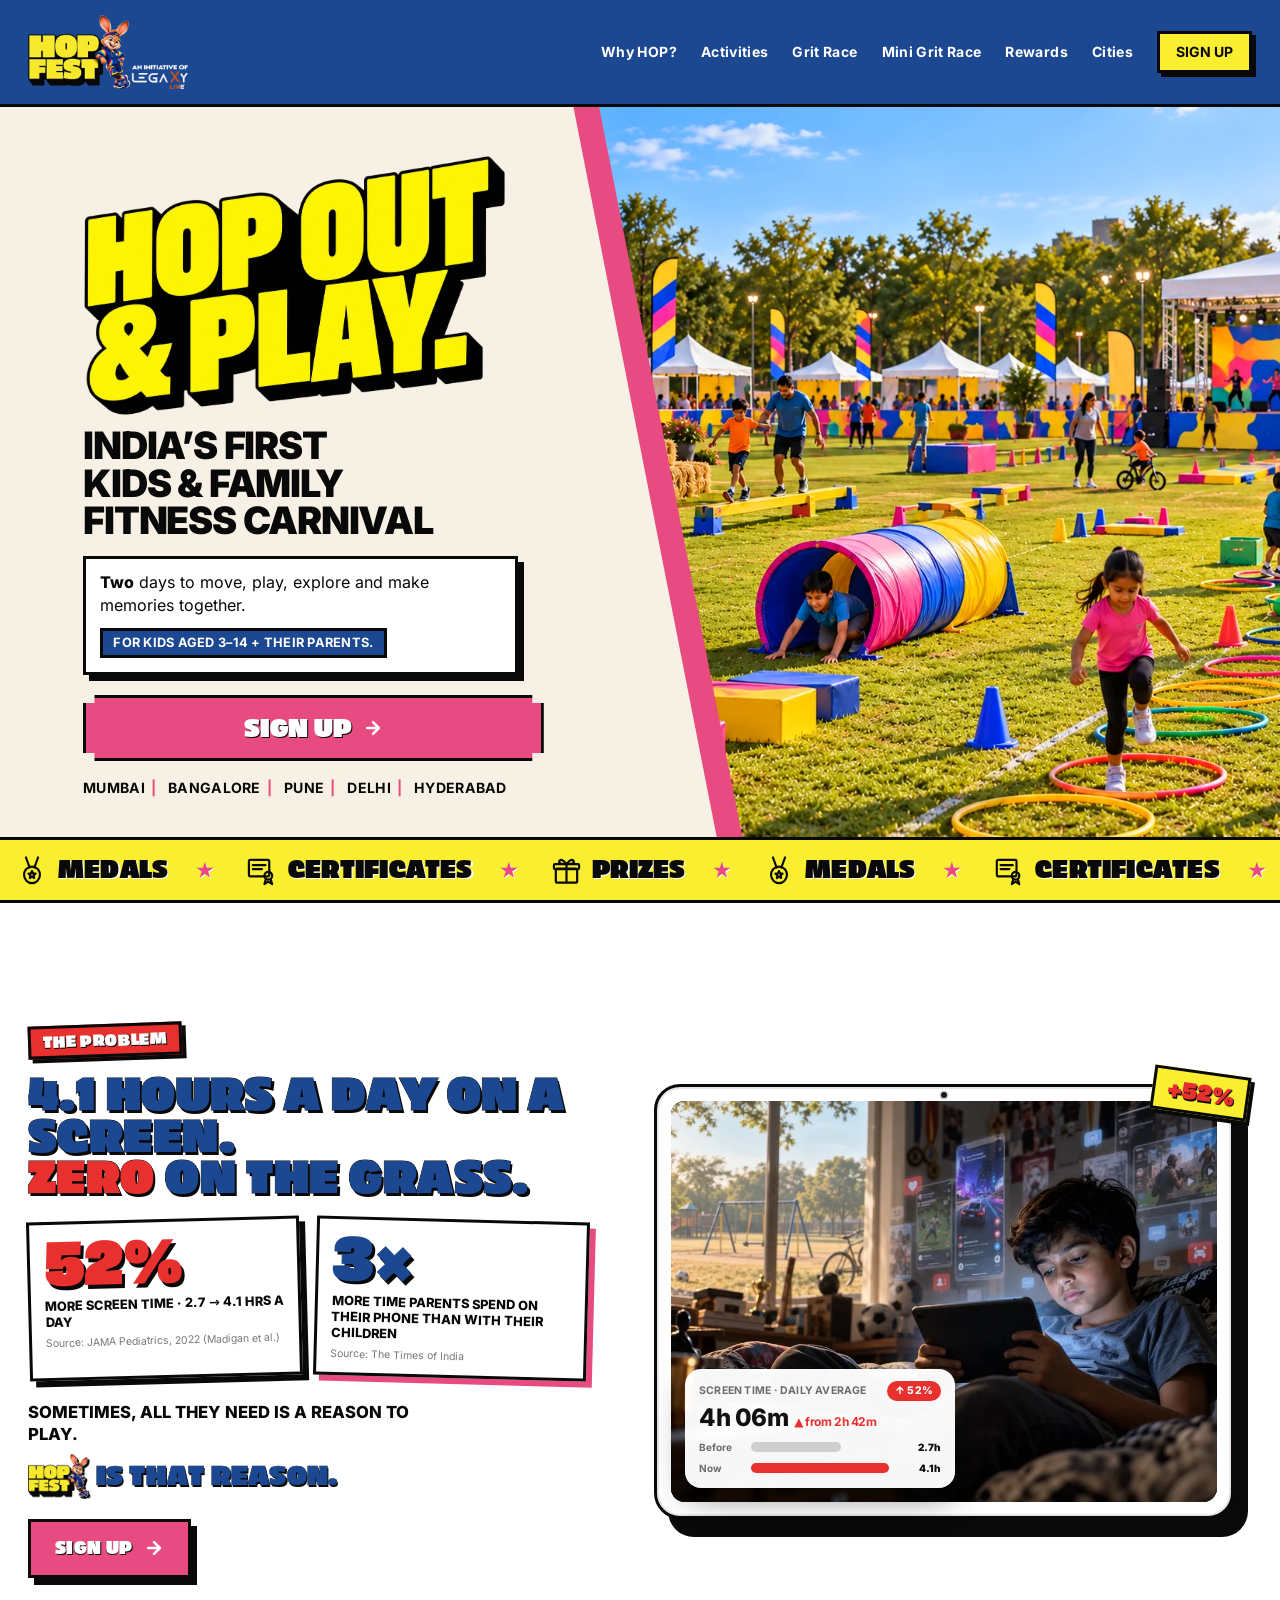
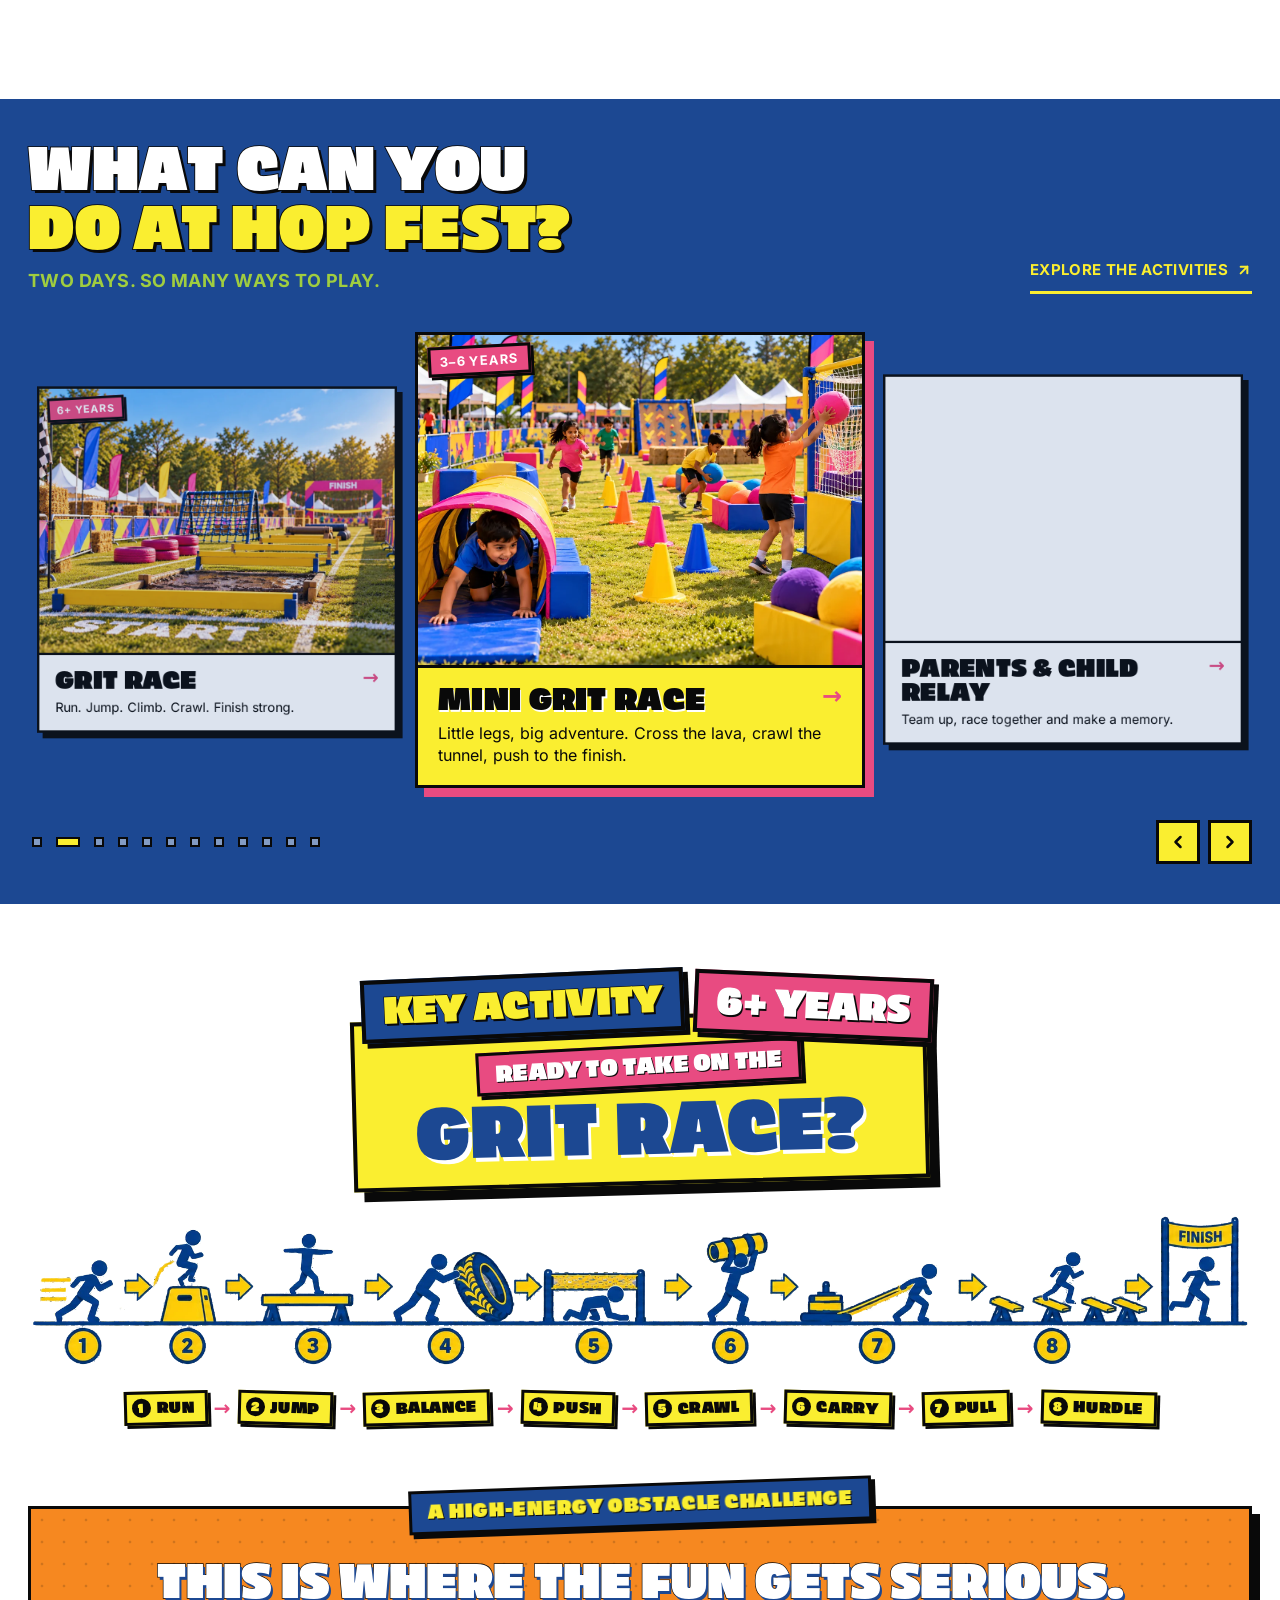
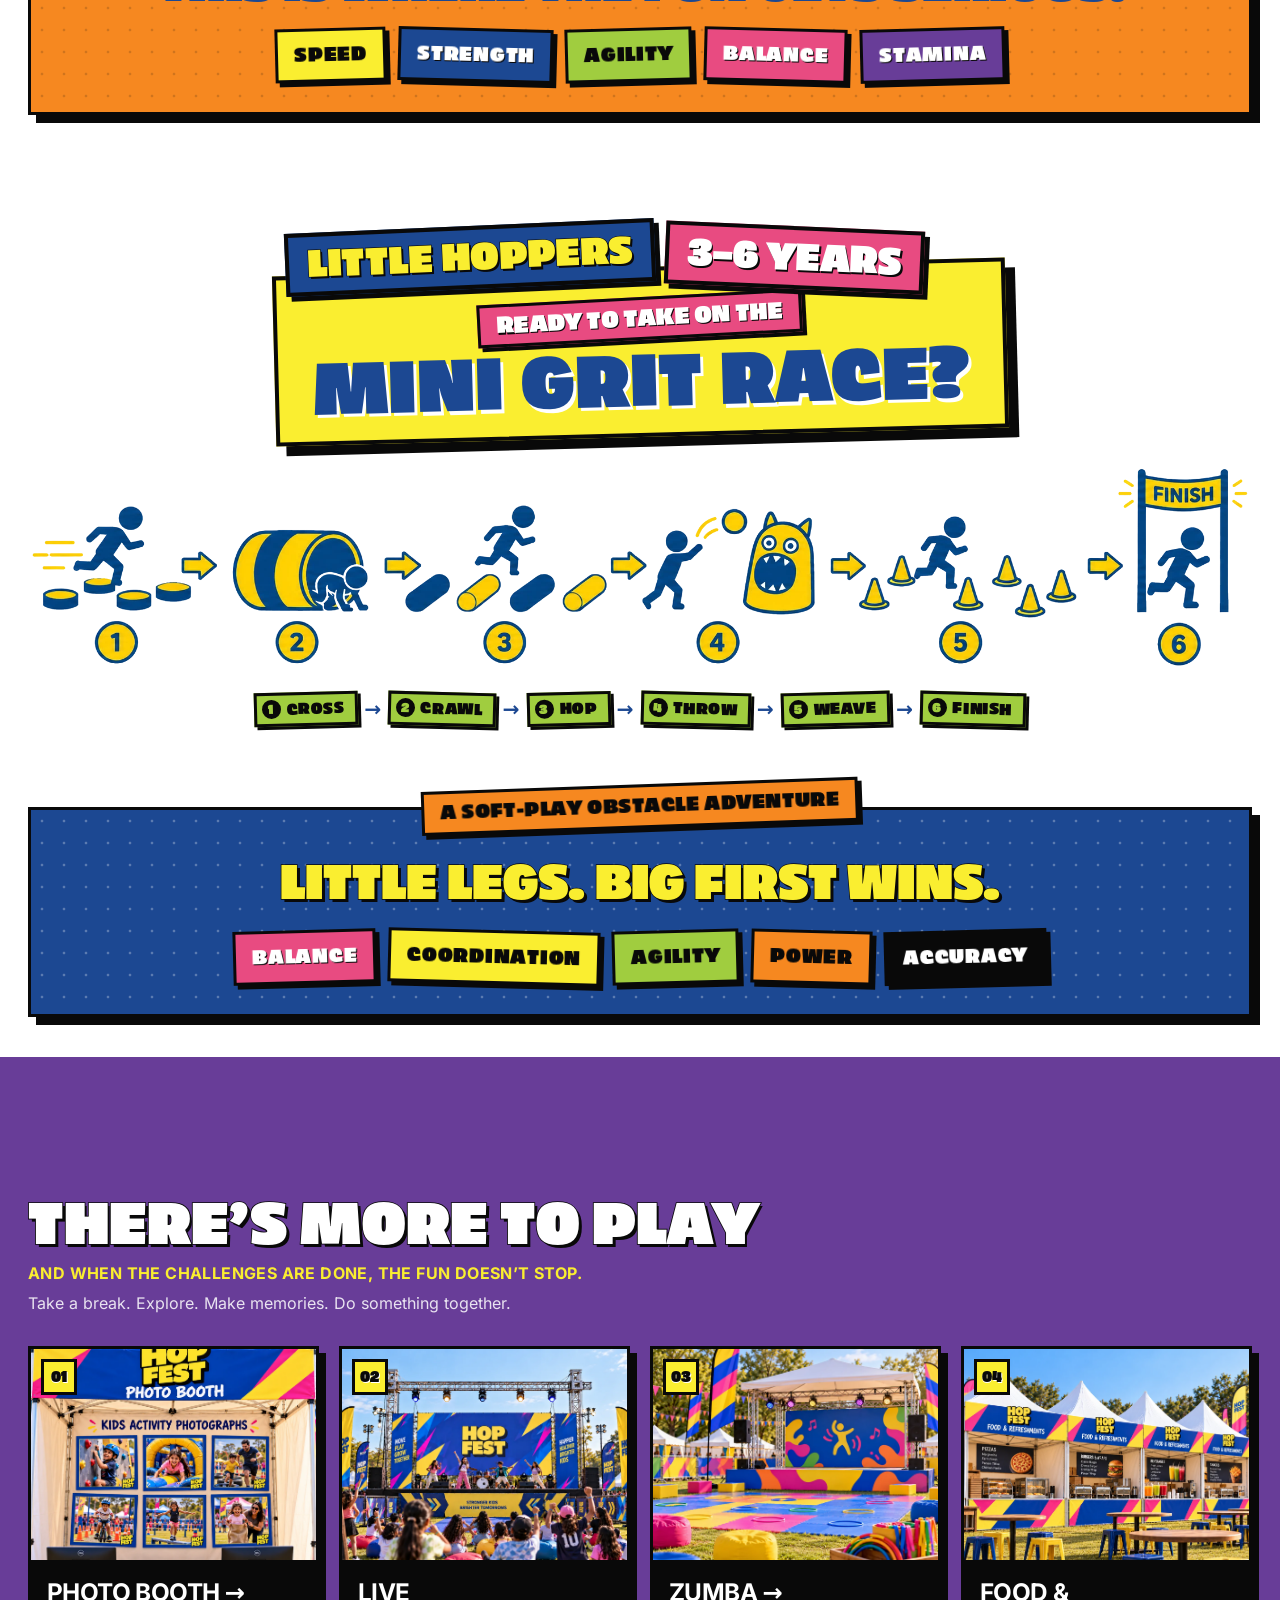
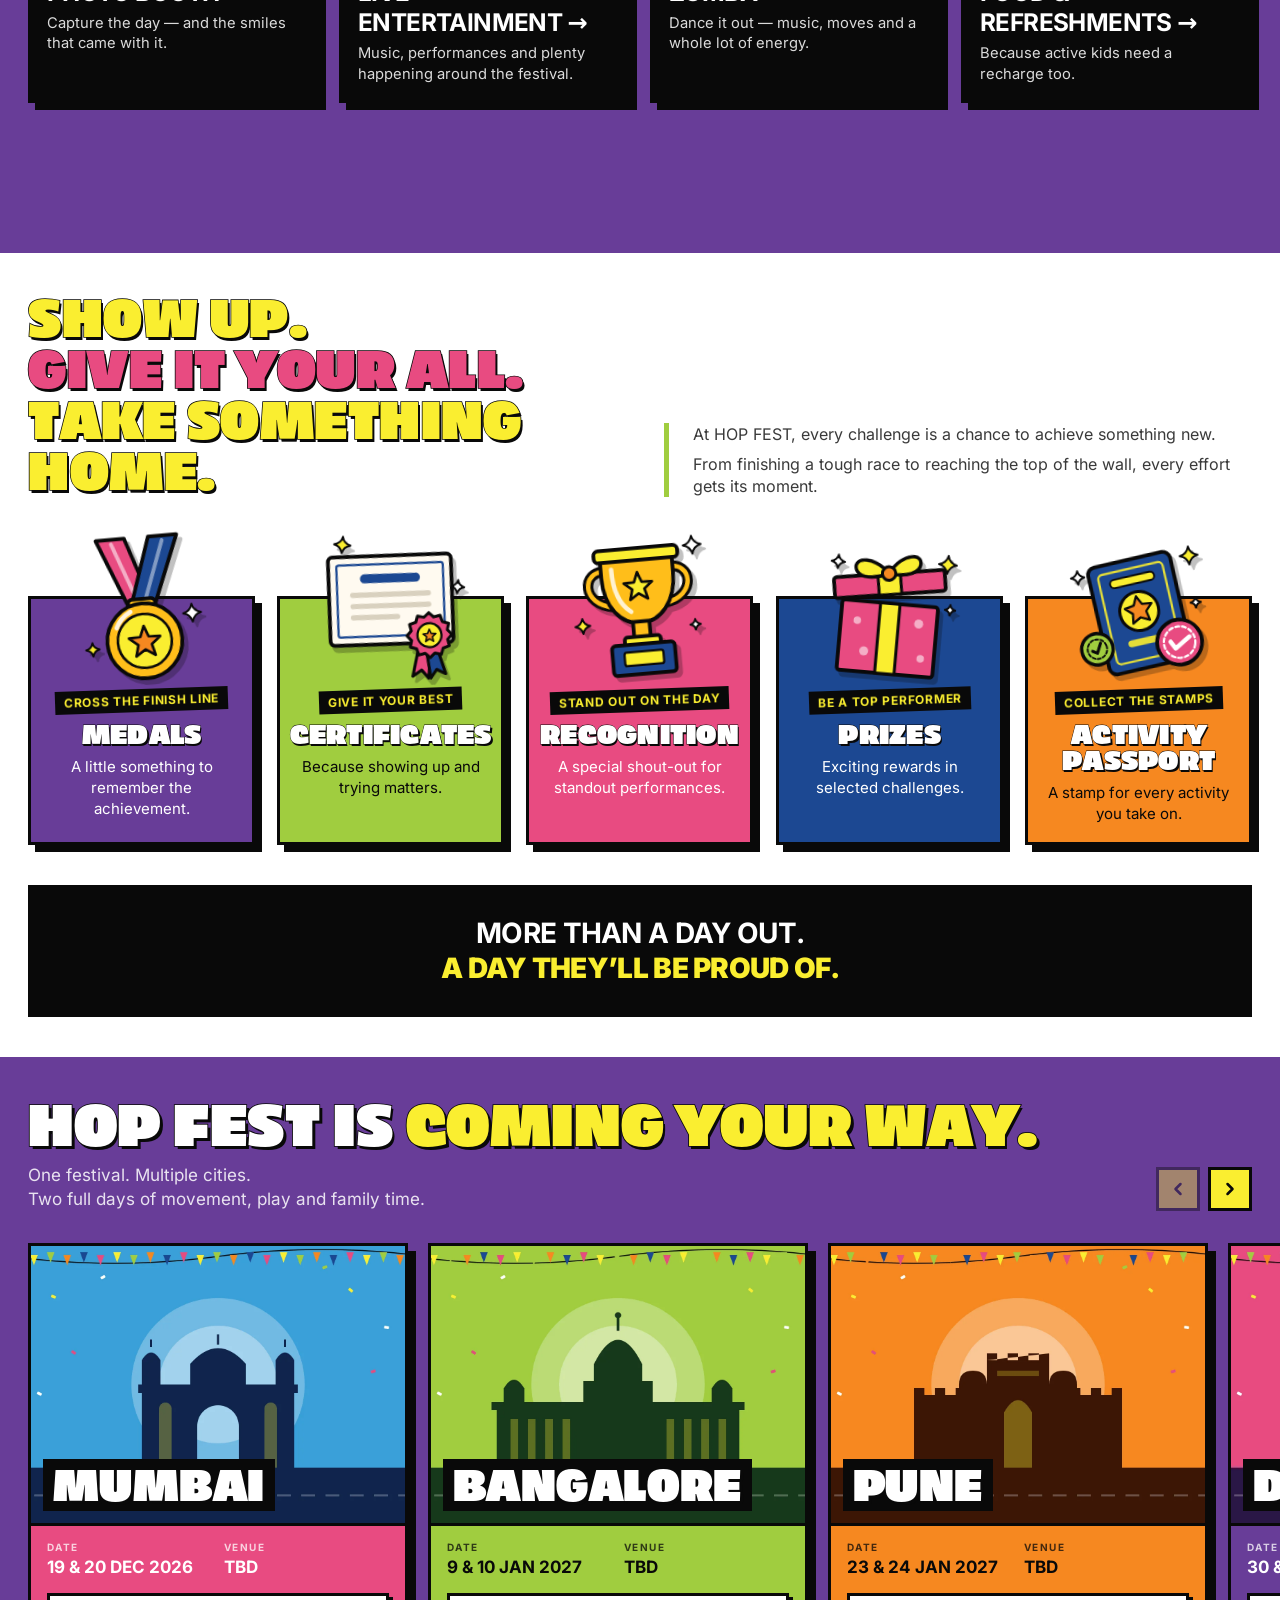
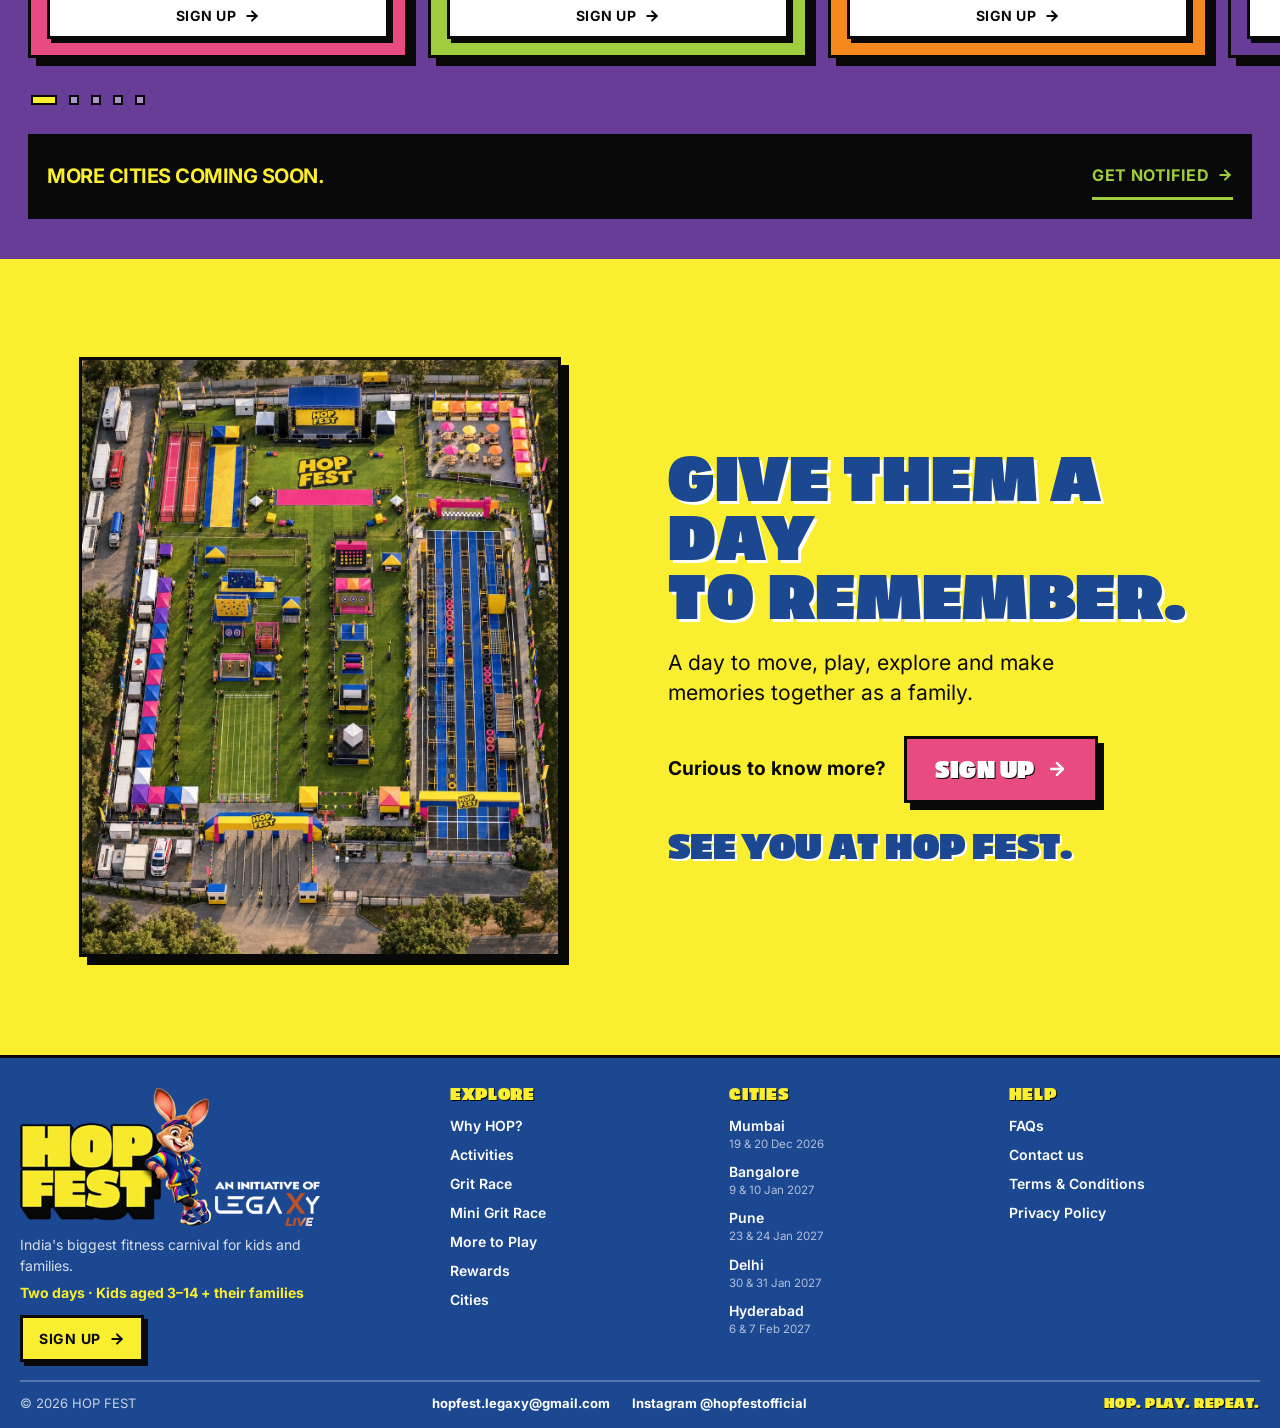
==== commit 85de5693: "New Grit Race and Mini Grit Race course strips, background removed - Grit Race: the baked-in checker" ====
--- a/index.html
+++ b/index.html
@@ -649,17 +649,17 @@
  HFx(`div`,{className:`hf-grit-head`,children:HFy(`div`,{className:`hf-grit-stack`,children:[
   HFy(`div`,{className:`hf-grit-badges`,children:[HFx(`h2`,{"data-testid":`grit-race-kicker`,className:`hf-grit-kicker`,children:Xa.kicker}),HFx(`span`,{"data-testid":`grit-race-age`,className:`hf-grit-age`,children:Xa.age})]}),
   HFx(`div`,{className:`hf-grit-card`,children:HFy(`h3`,{"data-testid":`grit-race-title`,className:`hf-grit-title`,children:[HFx(`span`,{className:`hf-grit-pre`,children:`READY TO TAKE ON THE`}),HFx(`span`,{className:`hf-grit-name`,children:`GRIT`}),HFx(`span`,{className:`hf-grit-name`,children:`RACE?`})]})})]})}),
- HFx(HFcourse,{webp:`./assets/images/grit-race-strip.webp`,png:`./assets/images/grit-race-strip.png`,mobile:`./assets/images/grit-race-strip-mobile.webp`,w:2172,h:348,testId:`grit-race-flow`,alt:`The Grit Race course: sprint, box jump, balance beam, tyre push, net crawl, sandbag carry, sled pull and the finish`,flow:[`RUN`,`JUMP`,`BALANCE`,`PUSH`,`CRAWL`,`CARRY`,`PULL`,`FINISH`]}),
+ HFx(HFcourse,{webp:`./assets/images/grit-race-strip-v4.webp`,png:`./assets/images/grit-race-strip-v4.png`,mobile:`./assets/images/grit-race-strip-v4-mobile.webp`,w:2152,h:276,testId:`grit-race-flow`,alt:`The Grit Race course: sprint, box jump, balance beam, tyre push, net crawl, sandbag carry, sled pull, hurdles and the finish arch`,flow:[`RUN`,`JUMP`,`BALANCE`,`PUSH`,`CRAWL`,`CARRY`,`PULL`,`HURDLE`]}),
  HFy(`div`,{ref:e,className:`hf-grit-foot ${t?`animate-hop-rise`:`opacity-0`}`,children:[
   HFx(`p`,{"data-testid":`grit-race-intro`,className:`hf-grit-sub`,children:Xa.intro}),
   HFx(`p`,{"data-testid":`grit-race-lead`,className:`hf-grit-lead`,children:Xa.lead}),
   HFx(`div`,{"data-testid":`grit-race-tests`,className:`hf-grit-tests`,children:Xa.tests.map((e,i)=>HFx(`span`,{className:t?`animate-hop-pop`:`opacity-0`,style:{animationDelay:`${260+i*90}ms`},children:e},e))})]})]})}function HFcourse(p){return HFy(`figure`,{className:`hf-course`,children:[HFy(`picture`,{children:[HFx(`source`,{media:`(max-width:767px)`,srcSet:p.mobile,type:`image/webp`}),HFx(`source`,{srcSet:p.webp,type:`image/webp`}),HFx(`img`,{className:`hf-track`,src:p.png,alt:p.alt,width:p.w,height:p.h,loading:`eager`,decoding:`async`})]}),HFx(`figcaption`,{"data-testid":p.testId,children:p.flow.flatMap((e,t)=>[t>0?HFx(`i`,{"aria-hidden":`true`,children:`→`},`a${t}`):null,HFy(`span`,{children:[HFx(`b`,{"aria-hidden":`true`,children:t+1}),e]},e)])})]})}
-var Xm={kicker:`LITTLE HOPPERS`,age:`3–6 YEARS`,pre:`READY TO TAKE ON THE`,name:[`MINI`,`GRIT`,`RACE?`],intro:`A SOFT-PLAY OBSTACLE ADVENTURE`,lead:`Little legs. Big first wins.`,tests:[`BALANCE`,`COORDINATION`,`AGILITY`,`POWER`,`ACCURACY`],flow:[`CROSS`,`CRAWL`,`HOP`,`THROW`,`WEAVE`,`PUSH`]};
+var Xm={kicker:`LITTLE HOPPERS`,age:`3–6 YEARS`,pre:`READY TO TAKE ON THE`,name:[`MINI`,`GRIT`,`RACE?`],intro:`A SOFT-PLAY OBSTACLE ADVENTURE`,lead:`Little legs. Big first wins.`,tests:[`BALANCE`,`COORDINATION`,`AGILITY`,`POWER`,`ACCURACY`],flow:[`CROSS`,`CRAWL`,`HOP`,`THROW`,`WEAVE`,`FINISH`]};
 function HFmini(){let{ref:e,shown:t}=Ka();return HFy(Ga,{id:`mini-grit-race`,testId:`mini-grit-race-section`,label:`The Mini Grit Race`,className:`hf-bg hf-mini text-hop-ink`,innerClassName:`flex flex-col justify-center`,children:[
  HFx(`div`,{className:`hf-grit-head`,children:HFy(`div`,{className:`hf-grit-stack hf-mini-stack`,children:[
   HFy(`div`,{className:`hf-grit-badges`,children:[HFx(`h2`,{"data-testid":`mini-grit-kicker`,className:`hf-grit-kicker`,children:Xm.kicker}),HFx(`span`,{"data-testid":`mini-grit-age`,className:`hf-grit-age`,children:Xm.age})]}),
   HFx(`div`,{className:`hf-grit-card`,children:HFy(`h3`,{"data-testid":`mini-grit-title`,className:`hf-grit-title`,children:[HFx(`span`,{className:`hf-grit-pre`,children:Xm.pre}),...Xm.name.map(n=>HFx(`span`,{className:`hf-grit-name`,children:n},n))]})})]})}),
- HFx(HFcourse,{webp:`./assets/images/mini-grit-strip-v2.webp`,png:`./assets/images/mini-grit-strip-v2.png`,mobile:`./assets/images/mini-grit-strip-v2-mobile.webp`,w:2172,h:360,testId:`mini-grit-flow`,alt:`The Mini Grit Race course: lava river crossing, jungle tunnel crawl, mini mountain hops, monster feed, dino zig-zag dash and the power push to the finish`,flow:Xm.flow}),
+ HFx(HFcourse,{webp:`./assets/images/mini-grit-strip-v4.webp`,png:`./assets/images/mini-grit-strip-v4.png`,mobile:`./assets/images/mini-grit-strip-v4-mobile.webp`,w:2157,h:364,testId:`mini-grit-flow`,alt:`The Mini Grit Race course: stepping-pad crossing, tunnel crawl, hops over soft rolls, monster ball throw, cone weave and the finish arch`,flow:Xm.flow}),
  HFy(`div`,{ref:e,className:`hf-grit-foot ${t?`animate-hop-rise`:`opacity-0`}`,children:[
   HFx(`p`,{"data-testid":`mini-grit-intro`,className:`hf-grit-sub`,children:Xm.intro}),
   HFx(`p`,{"data-testid":`mini-grit-lead`,className:`hf-grit-lead`,children:Xm.lead}),
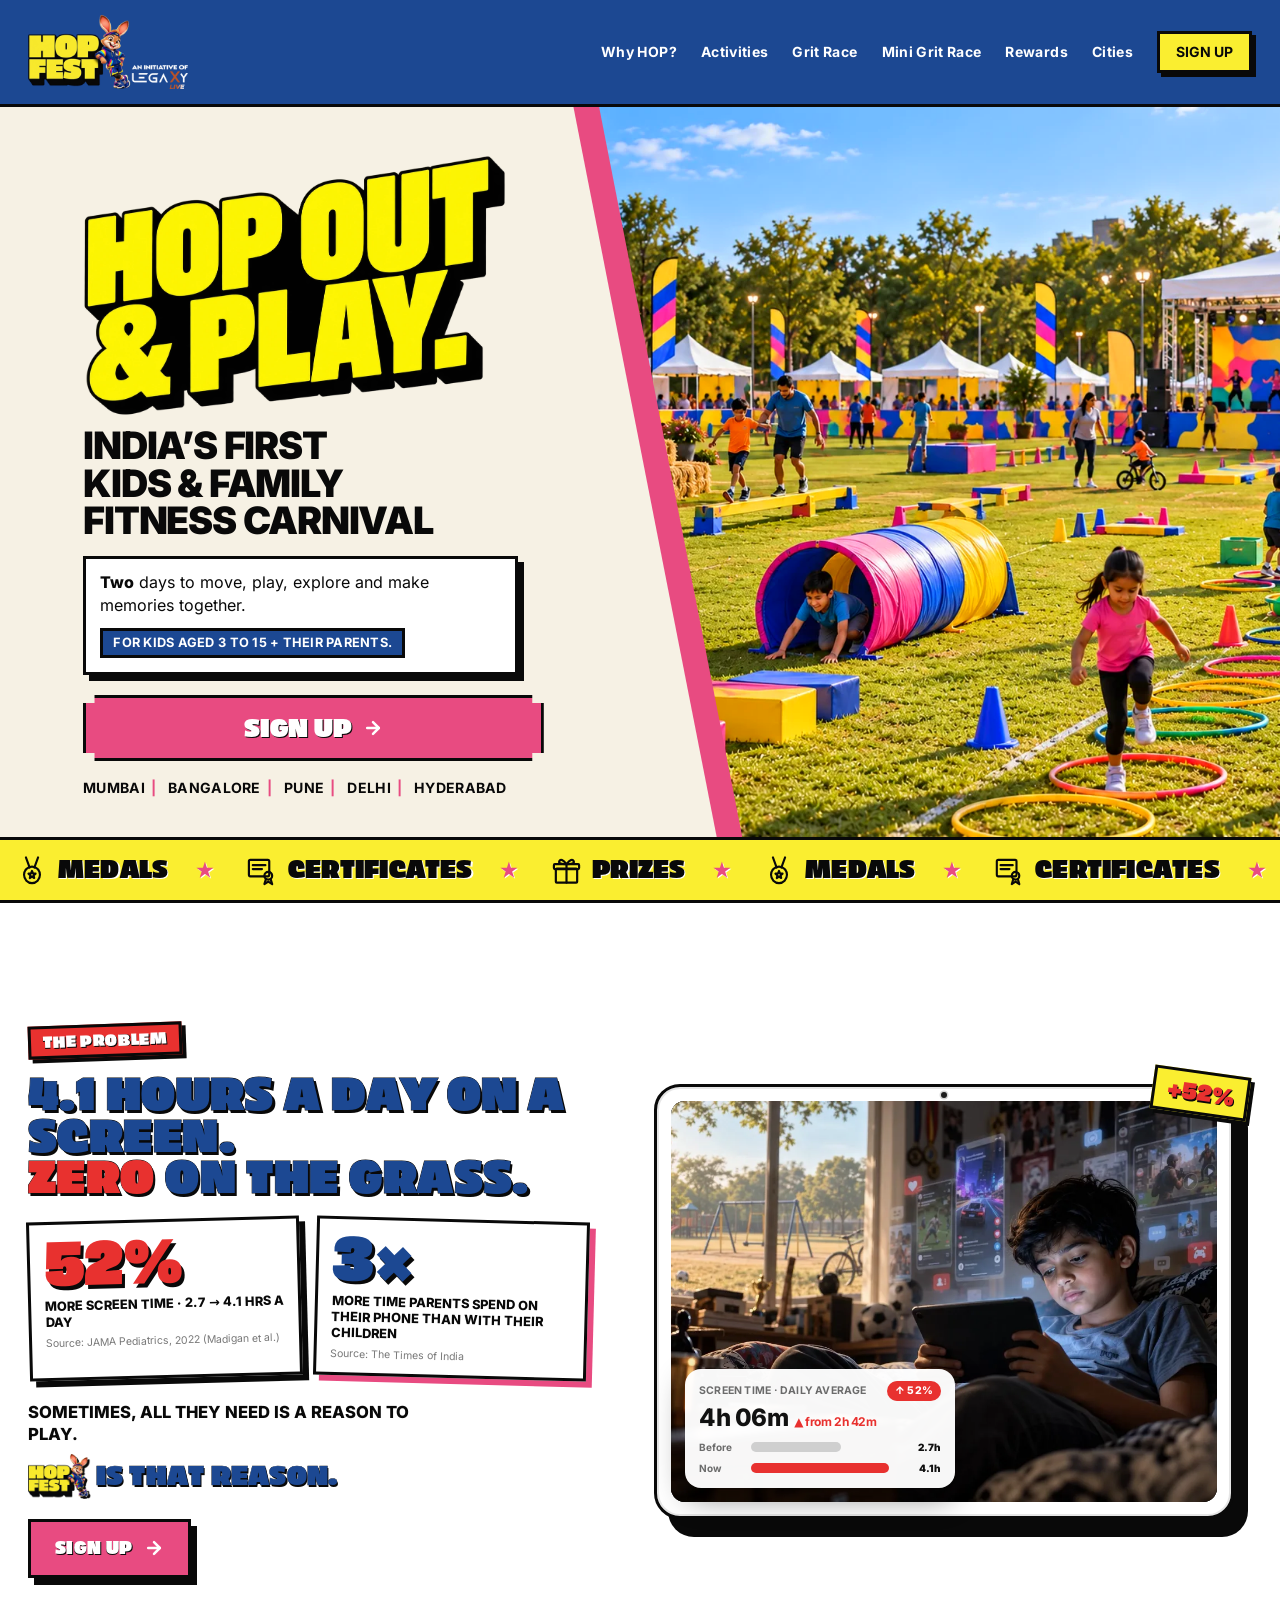
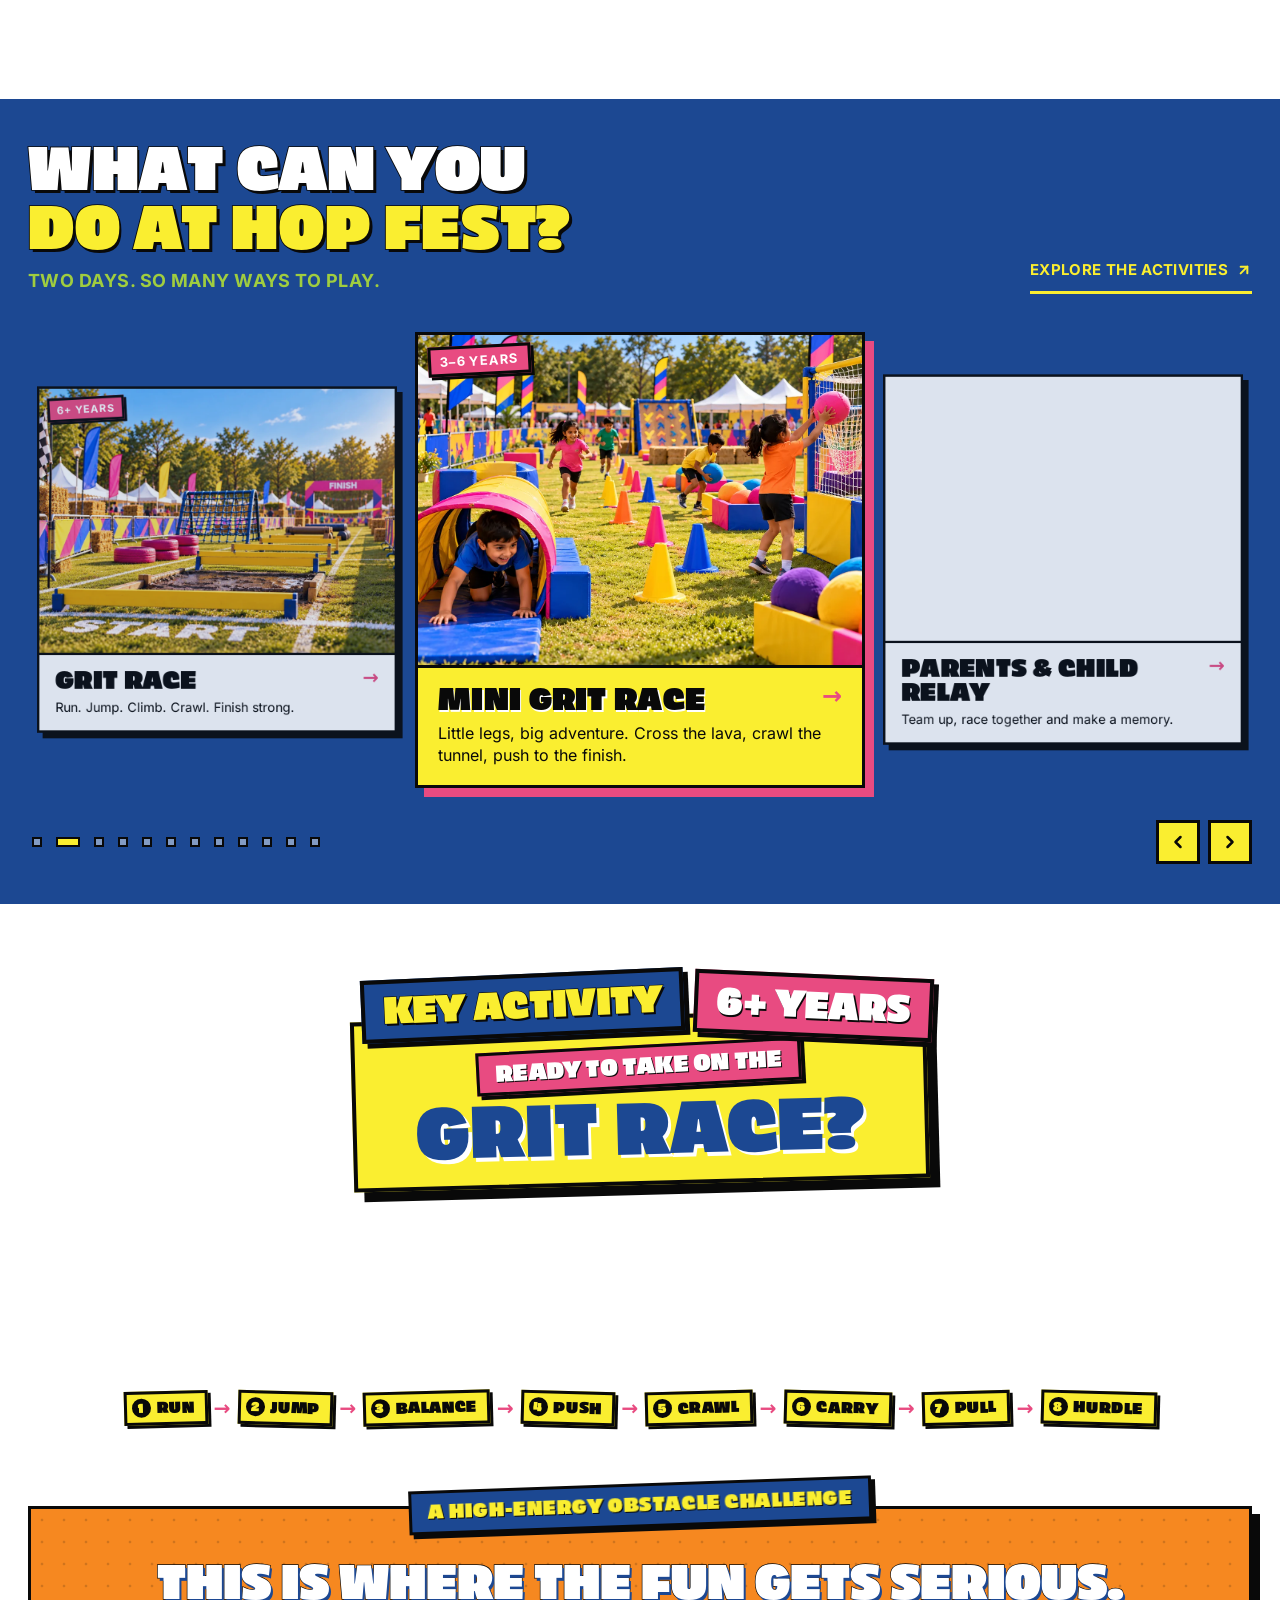
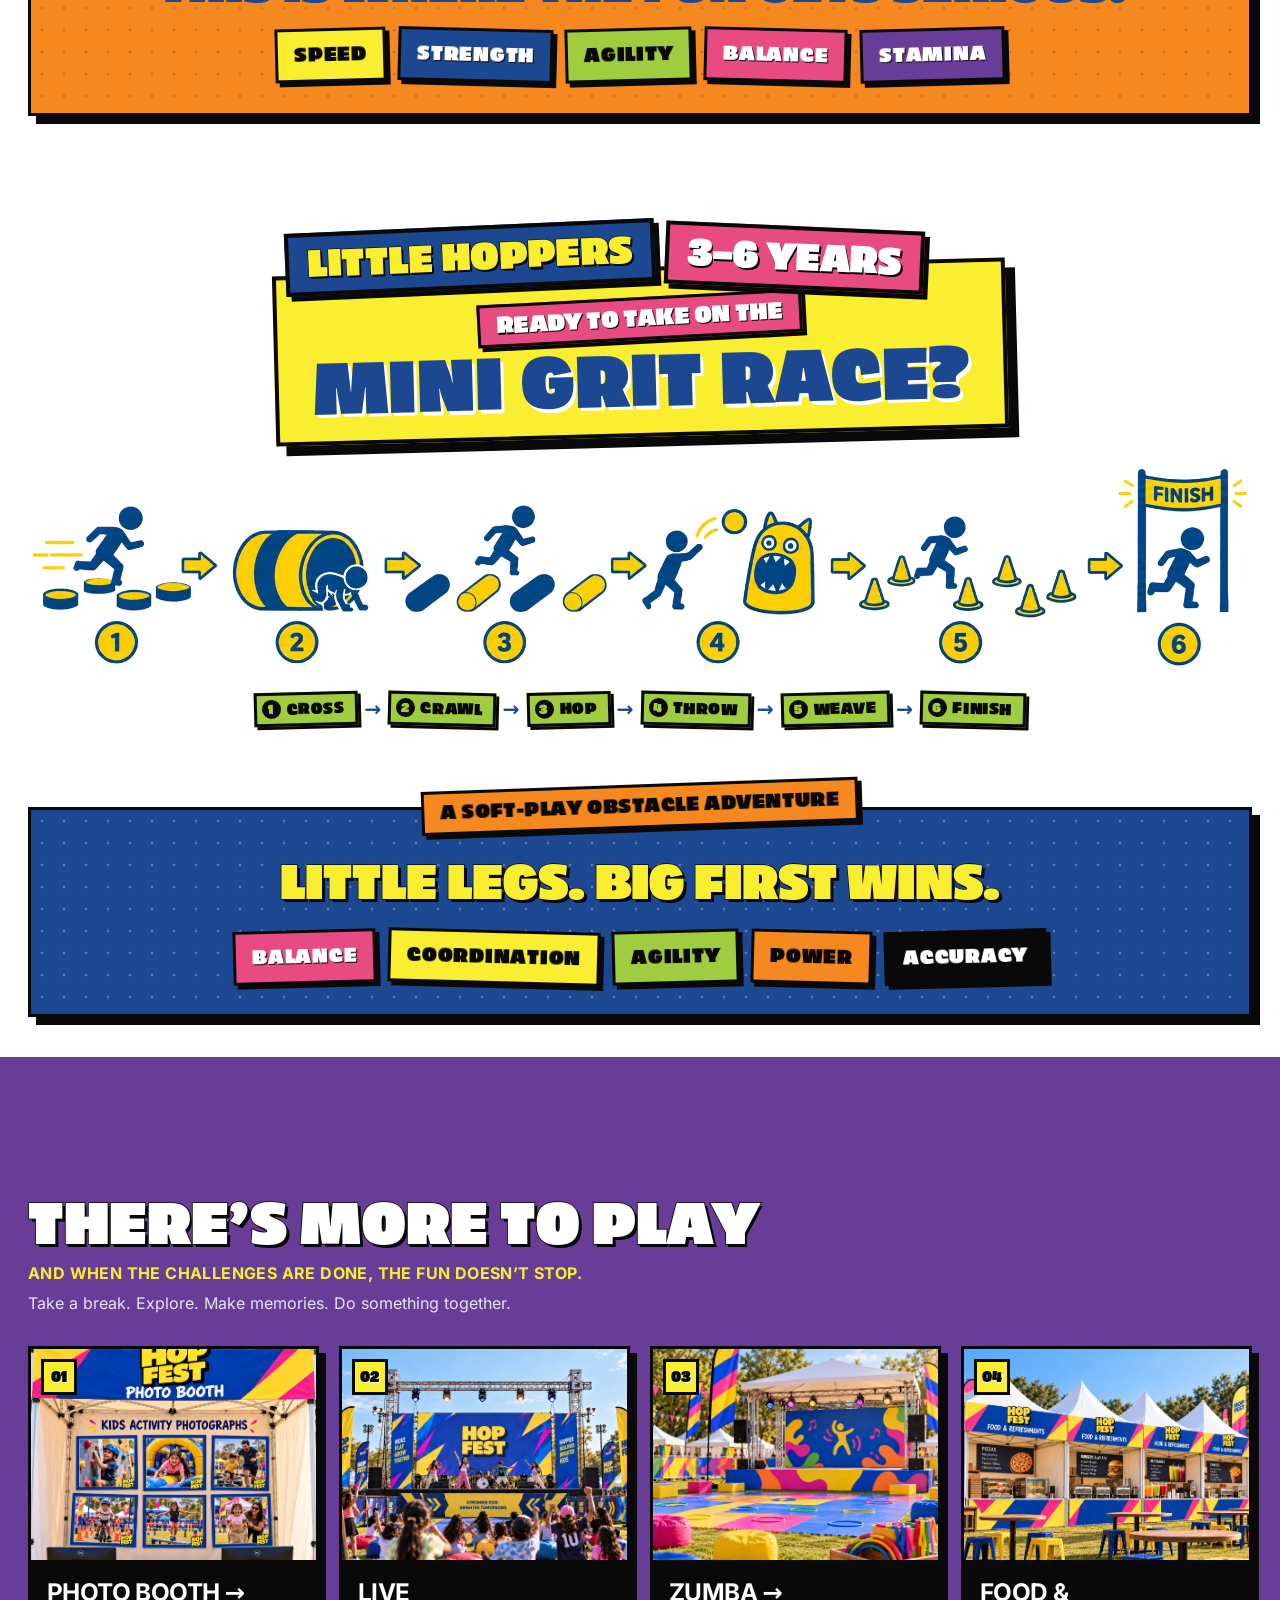
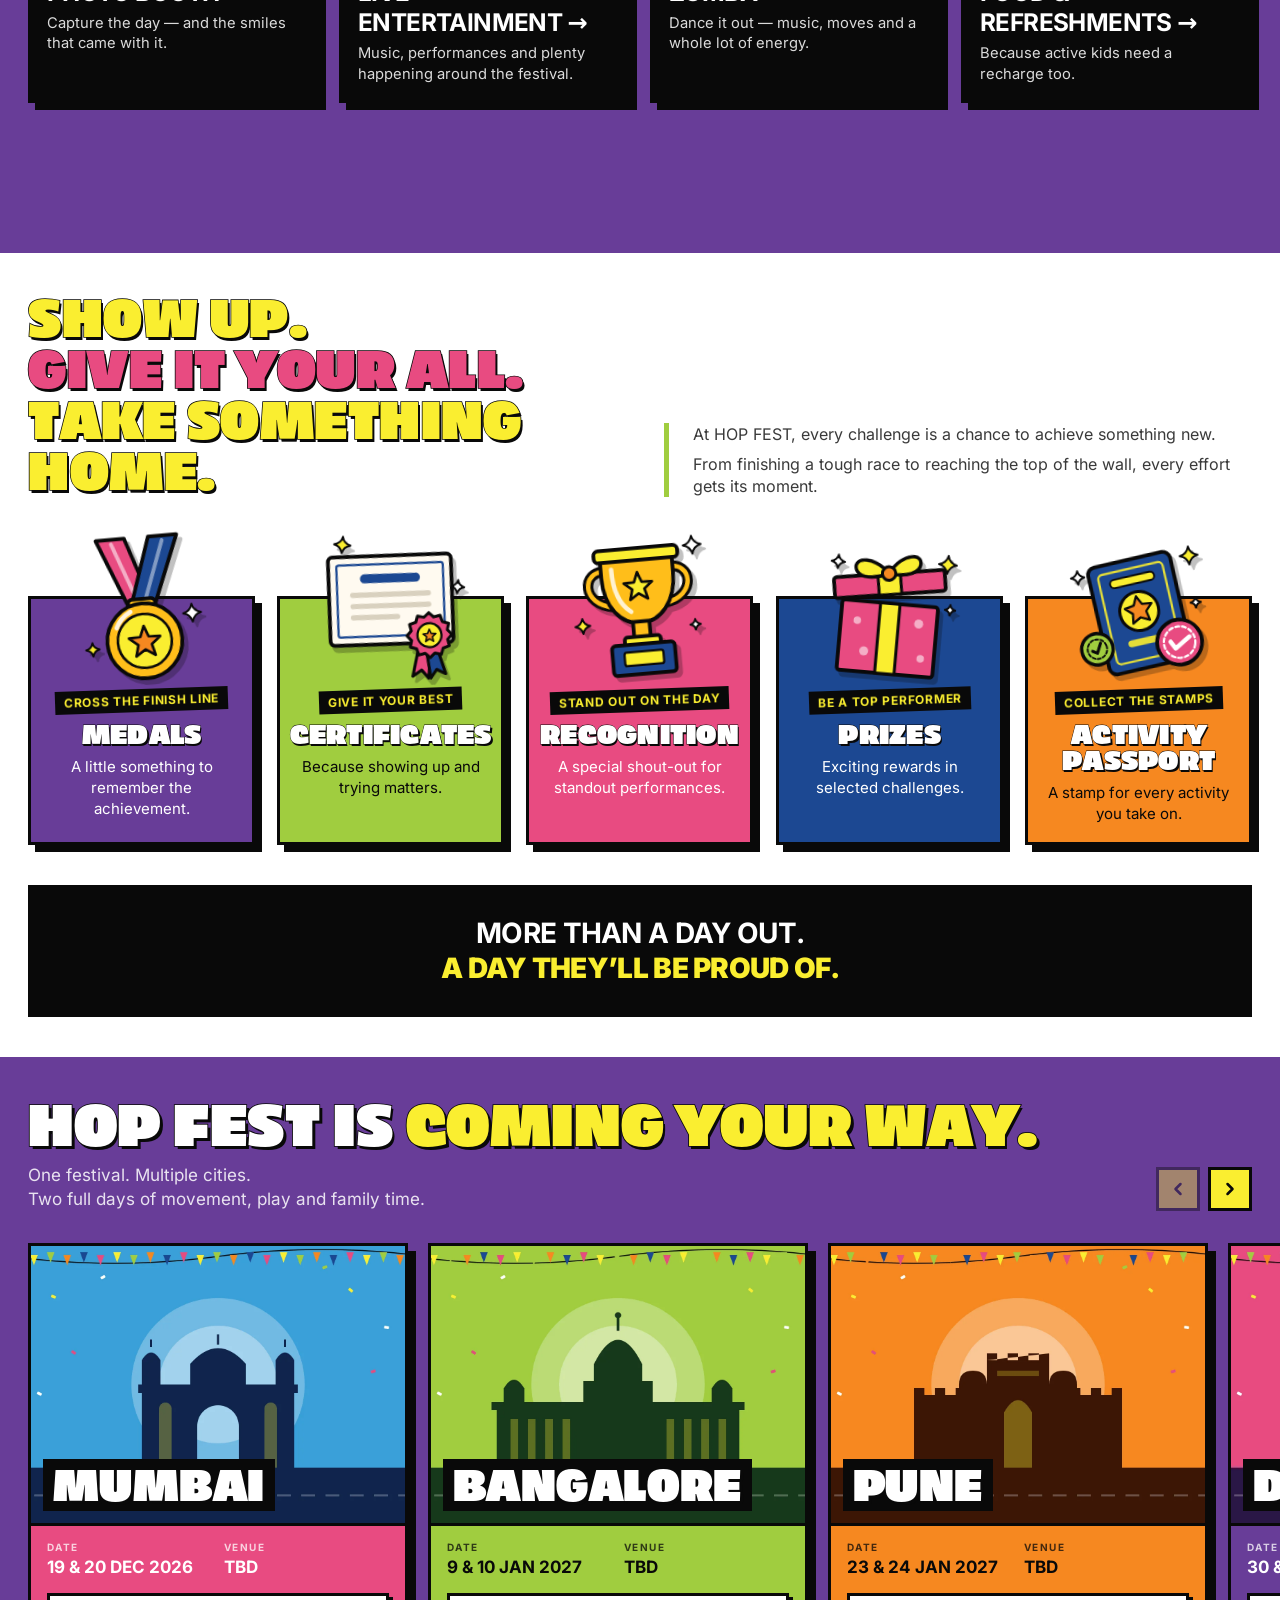
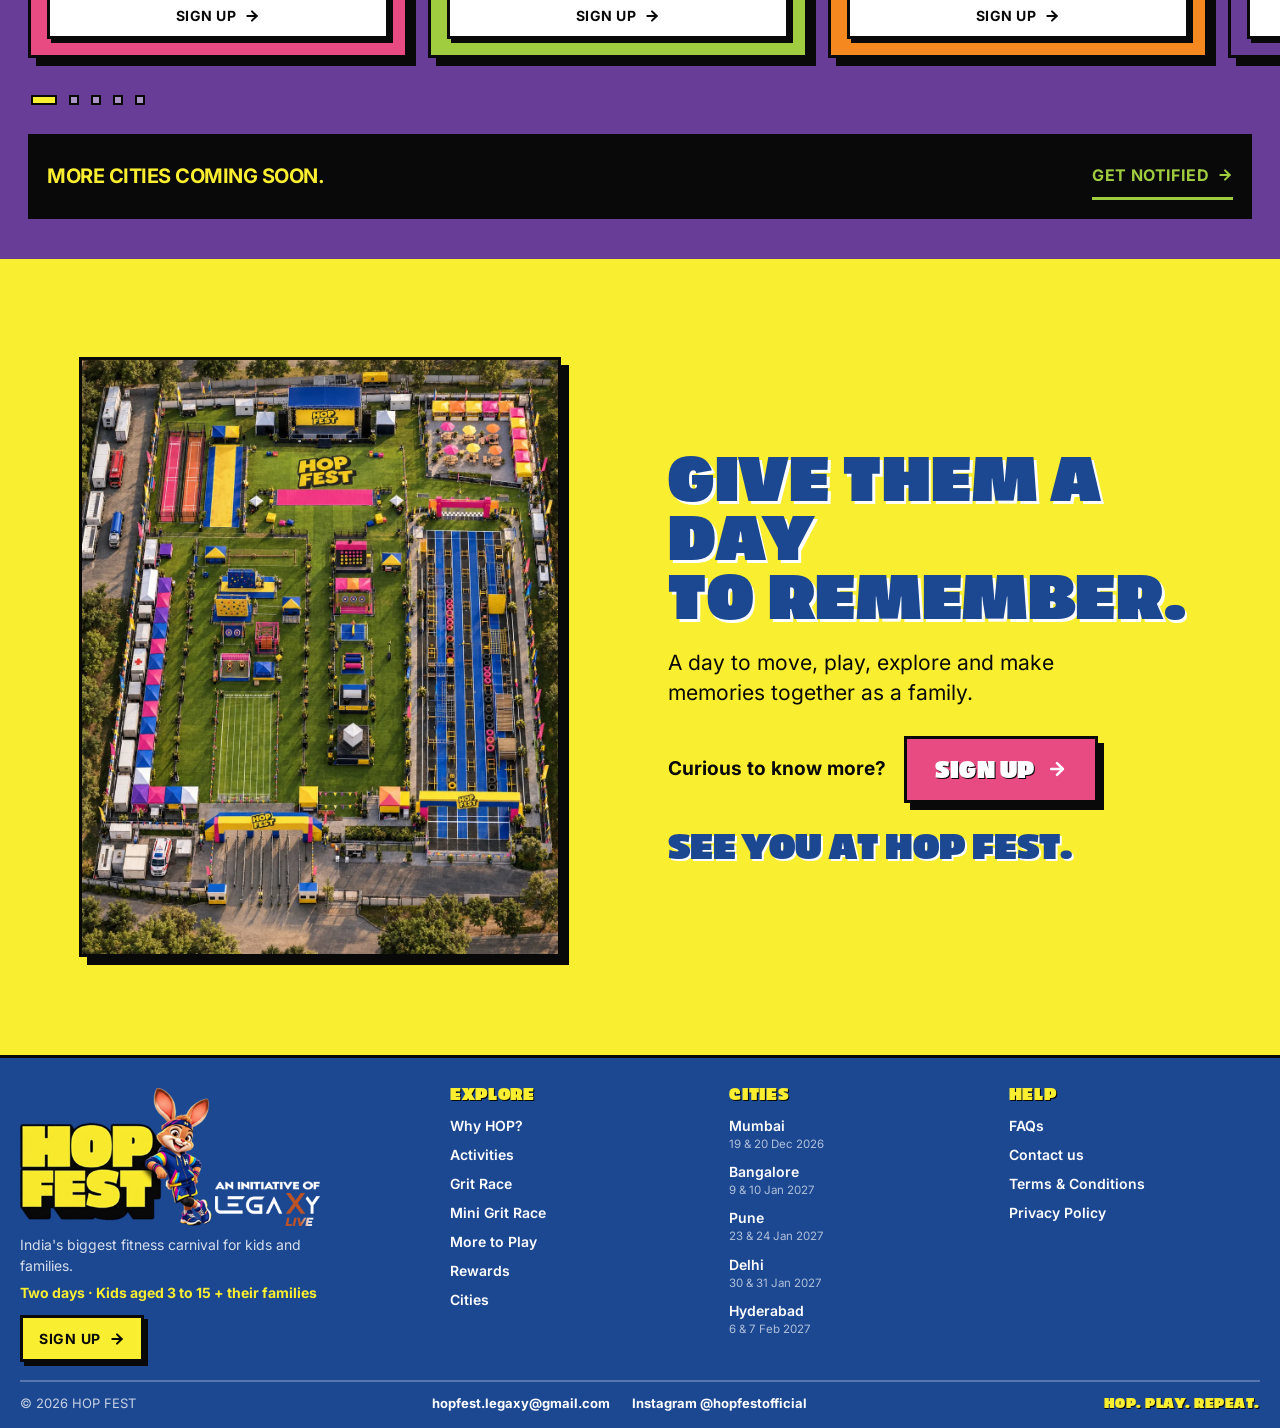
==== commit 127acc67: "Age range 3 to 15 everywhere (hero, footer, FAQ, meta) Co-Authored-By: Claude Opus 5.5 <noreply@anth" ====
--- a/index.html
+++ b/index.html
@@ -11,7 +11,7 @@
     <title>HOP FEST — India's Kids &amp; Family Fitness Carnival</title>
     <meta
       name="description"
-      content="HOP FEST is India's biggest fitness carnival for kids aged 3-14 and their parents. Run, jump, climb, compete and play across Bangalore, Hyderabad, Pune, Mumbai and Delhi."
+      content="HOP FEST is India's biggest fitness carnival for kids aged 3 to 15 and their parents. Run, jump, climb, compete and play across Bangalore, Hyderabad, Pune, Mumbai and Delhi."
     />
     <meta property="og:title" content="HOP FEST — HOP OUT. PLAY MORE." />
     <meta
@@ -634,7 +634,7 @@
 `+e.stack}}var Se=Object.prototype.hasOwnProperty,Ce=t.unstable_scheduleCallback,we=t.unstable_cancelCallback,Te=t.unstable_shouldYield,Ee=t.unstable_requestPaint,De=t.unstable_now,Oe=t.unstable_getCurrentPriorityLevel,ke=t.unstable_ImmediatePriority,Ae=t.unstable_UserBlockingPriority,je=t.unstable_NormalPriority,Me=t.unstable_LowPriority,Ne=t.unstable_IdlePriority,Pe=t.log,Fe=t.unstable_setDisableYieldValue,Ie=null,Le=null;function Re(e){if(typeof Pe==`function`&&Fe(e),Le&&typeof Le.setStrictMode==`function`)try{Le.setStrictMode(Ie,e)}catch{}}var ze=Math.clz32?Math.clz32:He,Be=Math.log,Ve=Math.LN2;function He(e){return e>>>=0,e===0?32:31-(Be(e)/Ve|0)|0}var Ue=256,L=262144,R=4194304;function We(e){var t=e&42;if(t!==0)return t;switch(e&-e){case 1:return 1;case 2:return 2;case 4:return 4;case 8:return 8;case 16:return 16;case 32:return 32;case 64:return 64;case 128:return 128;case 256:case 512:case 1024:case 2048:case 4096:case 8192:case 16384:case 32768:case 65536:case 131072:return e&261888;case 262144:case 524288:case 1048576:case 2097152:return e&3932160;case 4194304:case 8388608:case 16777216:case 33554432:return e&62914560;case 67108864:return 67108864;case 134217728:return 134217728;case 268435456:return 268435456;case 536870912:return 536870912;case 1073741824:return 0;default:return e}}function Ge(e,t,n){var r=e.pendingLanes;if(r===0)return 0;var i=0,a=e.suspendedLanes,o=e.pingedLanes;e=e.warmLanes;var s=r&134217727;return s===0?(s=r&~a,s===0?o===0?n||(n=r&~e,n!==0&&(i=We(n))):i=We(o):i=We(s)):(r=s&~a,r===0?(o&=s,o===0?n||(n=s&~e,n!==0&&(i=We(n))):i=We(o)):i=We(r)),i===0?0:t!==0&&t!==i&&(t&a)===0&&(a=i&-i,n=t&-t,a>=n||a===32&&n&4194048)?t:i}function Ke(e,t){return(e.pendingLanes&~(e.suspendedLanes&~e.pingedLanes)&t)===0}function qe(e,t){switch(e){case 1:case 2:case 4:case 8:case 64:return t+250;case 16:case 32:case 128:case 256:case 512:case 1024:case 2048:case 4096:case 8192:case 16384:case 32768:case 65536:case 131072:case 262144:case 524288:case 1048576:case 2097152:return t+5e3;case 4194304:case 8388608:case 16777216:case 33554432:return-1;case 67108864:case 134217728:case 268435456:case 536870912:case 1073741824:return-1;default:return-1}}function Je(){var e=R;return R<<=1,!(R&62914560)&&(R=4194304),e}function Ye(e){for(var t=[],n=0;31>n;n++)t.push(e);return t}function Xe(e,t){e.pendingLanes|=t,t!==268435456&&(e.suspendedLanes=0,e.pingedLanes=0,e.warmLanes=0)}function Ze(e,t,n,r,i,a){var o=e.pendingLanes;e.pendingLanes=n,e.suspendedLanes=0,e.pingedLanes=0,e.warmLanes=0,e.expiredLanes&=n,e.entangledLanes&=n,e.errorRecoveryDisabledLanes&=n,e.shellSuspendCounter=0;var s=e.entanglements,c=e.expirationTimes,l=e.hiddenUpdates;for(n=o&~n;0<n;){var u=31-ze(n),d=1<<u;s[u]=0,c[u]=-1;var f=l[u];if(f!==null)for(l[u]=null,u=0;u<f.length;u++){var p=f[u];p!==null&&(p.lane&=-536870913)}n&=~d}r!==0&&Qe(e,r,0),a!==0&&i===0&&e.tag!==0&&(e.suspendedLanes|=a&~(o&~t))}function Qe(e,t,n){e.pendingLanes|=t,e.suspendedLanes&=~t;var r=31-ze(t);e.entangledLanes|=t,e.entanglements[r]=e.entanglements[r]|1073741824|n&261930}function $e(e,t){var n=e.entangledLanes|=t;for(e=e.entanglements;n;){var r=31-ze(n),i=1<<r;i&t|e[r]&t&&(e[r]|=t),n&=~i}}function et(e,t){var n=t&-t;return n=n&42?1:tt(n),(n&(e.suspendedLanes|t))===0?n:0}function tt(e){switch(e){case 2:e=1;break;case 8:e=4;break;case 32:e=16;break;case 256:case 512:case 1024:case 2048:case 4096:case 8192:case 16384:case 32768:case 65536:case 131072:case 262144:case 524288:case 1048576:case 2097152:case 4194304:case 8388608:case 16777216:case 33554432:e=128;break;case 268435456:e=134217728;break;default:e=0}return e}function nt(e){return e&=-e,2<e?8<e?e&134217727?32:268435456:8:2}function rt(){var e=j.p;return e===0?(e=window.event,e===void 0?32:mp(e.type)):e}function it(e,t){var n=j.p;try{return j.p=e,t()}finally{j.p=n}}var at=Math.random().toString(36).slice(2),ot=`__reactFiber$`+at,st=`__reactProps$`+at,ct=`__reactContainer$`+at,lt=`__reactEvents$`+at,ut=`__reactListeners$`+at,dt=`__reactHandles$`+at,ft=`__reactResources$`+at,pt=`__reactMarker$`+at;function mt(e){delete e[ot],delete e[st],delete e[lt],delete e[ut],delete e[dt]}function ht(e){var t=e[ot];if(t)return t;for(var n=e.parentNode;n;){if(t=n[ct]||n[ot]){if(n=t.alternate,t.child!==null||n!==null&&n.child!==null)for(e=df(e);e!==null;){if(n=e[ot])return n;e=df(e)}return t}e=n,n=e.parentNode}return null}function gt(e){if(e=e[ot]||e[ct]){var t=e.tag;if(t===5||t===6||t===13||t===31||t===26||t===27||t===3)return e}return null}function _t(e){var t=e.tag;if(t===5||t===26||t===27||t===6)return e.stateNode;throw Error(i(33))}function vt(e){var t=e[ft];return t||=e[ft]={hoistableStyles:new Map,hoistableScripts:new Map},t}function yt(e){e[pt]=!0}var bt=new Set,xt={};function St(e,t){Ct(e,t),Ct(e+`Capture`,t)}function Ct(e,t){for(xt[e]=t,e=0;e<t.length;e++)bt.add(t[e])}var wt=RegExp(`^[:A-Z_a-z\\u00C0-\\u00D6\\u00D8-\\u00F6\\u00F8-\\u02FF\\u0370-\\u037D\\u037F-\\u1FFF\\u200C-\\u200D\\u2070-\\u218F\\u2C00-\\u2FEF\\u3001-\\uD7FF\\uF900-\\uFDCF\\uFDF0-\\uFFFD][:A-Z_a-z\\u00C0-\\u00D6\\u00D8-\\u00F6\\u00F8-\\u02FF\\u0370-\\u037D\\u037F-\\u1FFF\\u200C-\\u200D\\u2070-\\u218F\\u2C00-\\u2FEF\\u3001-\\uD7FF\\uF900-\\uFDCF\\uFDF0-\\uFFFD\\-.0-9\\u00B7\\u0300-\\u036F\\u203F-\\u2040]*$`),Tt={},Et={};function Dt(e){return Se.call(Et,e)?!0:Se.call(Tt,e)?!1:wt.test(e)?Et[e]=!0:(Tt[e]=!0,!1)}function Ot(e,t,n){if(Dt(t))if(n===null)e.removeAttribute(t);else{switch(typeof n){case`undefined`:case`function`:case`symbol`:e.removeAttribute(t);return;case`boolean`:var r=t.toLowerCase().slice(0,5);if(r!==`data-`&&r!==`aria-`){e.removeAttribute(t);return}}e.setAttribute(t,``+n)}}function kt(e,t,n){if(n===null)e.removeAttribute(t);else{switch(typeof n){case`undefined`:case`function`:case`symbol`:case`boolean`:e.removeAttribute(t);return}e.setAttribute(t,``+n)}}function At(e,t,n,r){if(r===null)e.removeAttribute(n);else{switch(typeof r){case`undefined`:case`function`:case`symbol`:case`boolean`:e.removeAttribute(n);return}e.setAttributeNS(t,n,``+r)}}function jt(e){switch(typeof e){case`bigint`:case`boolean`:case`number`:case`string`:case`undefined`:return e;case`object`:return e;default:return``}}function Mt(e){var t=e.type;return(e=e.nodeName)&&e.toLowerCase()===`input`&&(t===`checkbox`||t===`radio`)}function Nt(e,t,n){var r=Object.getOwnPropertyDescriptor(e.constructor.prototype,t);if(!e.hasOwnProperty(t)&&r!==void 0&&typeof r.get==`function`&&typeof r.set==`function`){var i=r.get,a=r.set;return Object.defineProperty(e,t,{configurable:!0,get:function(){return i.call(this)},set:function(e){n=``+e,a.call(this,e)}}),Object.defineProperty(e,t,{enumerable:r.enumerable}),{getValue:function(){return n},setValue:function(e){n=``+e},stopTracking:function(){e._valueTracker=null,delete e[t]}}}}function Pt(e){if(!e._valueTracker){var t=Mt(e)?`checked`:`value`;e._valueTracker=Nt(e,t,``+e[t])}}function Ft(e){if(!e)return!1;var t=e._valueTracker;if(!t)return!0;var n=t.getValue(),r=``;return e&&(r=Mt(e)?e.checked?`true`:`false`:e.value),e=r,e===n?!1:(t.setValue(e),!0)}function It(e){if(e||=typeof document<`u`?document:void 0,e===void 0)return null;try{return e.activeElement||e.body}catch{return e.body}}var Lt=/[\n"\\]/g;function Rt(e){return e.replace(Lt,function(e){return`\\`+e.charCodeAt(0).toString(16)+` `})}function zt(e,t,n,r,i,a,o,s){e.name=``,o!=null&&typeof o!=`function`&&typeof o!=`symbol`&&typeof o!=`boolean`?e.type=o:e.removeAttribute(`type`),t==null?o!==`submit`&&o!==`reset`||e.removeAttribute(`value`):o===`number`?(t===0&&e.value===``||e.value!=t)&&(e.value=``+jt(t)):e.value!==``+jt(t)&&(e.value=``+jt(t)),t==null?n==null?r!=null&&e.removeAttribute(`value`):Vt(e,o,jt(n)):Vt(e,o,jt(t)),i==null&&a!=null&&(e.defaultChecked=!!a),i!=null&&(e.checked=i&&typeof i!=`function`&&typeof i!=`symbol`),s!=null&&typeof s!=`function`&&typeof s!=`symbol`&&typeof s!=`boolean`?e.name=``+jt(s):e.removeAttribute(`name`)}function Bt(e,t,n,r,i,a,o,s){if(a!=null&&typeof a!=`function`&&typeof a!=`symbol`&&typeof a!=`boolean`&&(e.type=a),t!=null||n!=null){if(!(a!==`submit`&&a!==`reset`||t!=null)){Pt(e);return}n=n==null?``:``+jt(n),t=t==null?n:``+jt(t),s||t===e.value||(e.value=t),e.defaultValue=t}r??=i,r=typeof r!=`function`&&typeof r!=`symbol`&&!!r,e.checked=s?e.checked:!!r,e.defaultChecked=!!r,o!=null&&typeof o!=`function`&&typeof o!=`symbol`&&typeof o!=`boolean`&&(e.name=o),Pt(e)}function Vt(e,t,n){t===`number`&&It(e.ownerDocument)===e||e.defaultValue===``+n||(e.defaultValue=``+n)}function Ht(e,t,n,r){if(e=e.options,t){t={};for(var i=0;i<n.length;i++)t[`$`+n[i]]=!0;for(n=0;n<e.length;n++)i=t.hasOwnProperty(`$`+e[n].value),e[n].selected!==i&&(e[n].selected=i),i&&r&&(e[n].defaultSelected=!0)}else{for(n=``+jt(n),t=null,i=0;i<e.length;i++){if(e[i].value===n){e[i].selected=!0,r&&(e[i].defaultSelected=!0);return}t!==null||e[i].disabled||(t=e[i])}t!==null&&(t.selected=!0)}}function Ut(e,t,n){if(t!=null&&(t=``+jt(t),t!==e.value&&(e.value=t),n==null)){e.defaultValue!==t&&(e.defaultValue=t);return}e.defaultValue=n==null?``:``+jt(n)}function Wt(e,t,n,r){if(t==null){if(r!=null){if(n!=null)throw Error(i(92));if(ae(r)){if(1<r.length)throw Error(i(93));r=r[0]}n=r}n??=``,t=n}n=jt(t),e.defaultValue=n,r=e.textContent,r===n&&r!==``&&r!==null&&(e.value=r),Pt(e)}function Gt(e,t){if(t){var n=e.firstChild;if(n&&n===e.lastChild&&n.nodeType===3){n.nodeValue=t;return}}e.textContent=t}var Kt=new Set(`animationIterationCount aspectRatio borderImageOutset borderImageSlice borderImageWidth boxFlex boxFlexGroup boxOrdinalGroup columnCount columns flex flexGrow flexPositive flexShrink flexNegative flexOrder gridArea gridRow gridRowEnd gridRowSpan gridRowStart gridColumn gridColumnEnd gridColumnSpan gridColumnStart fontWeight lineClamp lineHeight opacity order orphans scale tabSize widows zIndex zoom fillOpacity floodOpacity stopOpacity strokeDasharray strokeDashoffset strokeMiterlimit strokeOpacity strokeWidth MozAnimationIterationCount MozBoxFlex MozBoxFlexGroup MozLineClamp msAnimationIterationCount msFlex msZoom msFlexGrow msFlexNegative msFlexOrder msFlexPositive msFlexShrink msGridColumn msGridColumnSpan msGridRow msGridRowSpan WebkitAnimationIterationCount WebkitBoxFlex WebKitBoxFlexGroup WebkitBoxOrdinalGroup WebkitColumnCount WebkitColumns WebkitFlex WebkitFlexGrow WebkitFlexPositive WebkitFlexShrink WebkitLineClamp`.split(` `));function qt(e,t,n){var r=t.indexOf(`--`)===0;n==null||typeof n==`boolean`||n===``?r?e.setProperty(t,``):t===`float`?e.cssFloat=``:e[t]=``:r?e.setProperty(t,n):typeof n!=`number`||n===0||Kt.has(t)?t===`float`?e.cssFloat=n:e[t]=(``+n).trim():e[t]=n+`px`}function Jt(e,t,n){if(t!=null&&typeof t!=`object`)throw Error(i(62));if(e=e.style,n!=null){for(var r in n)!n.hasOwnProperty(r)||t!=null&&t.hasOwnProperty(r)||(r.indexOf(`--`)===0?e.setProperty(r,``):r===`float`?e.cssFloat=``:e[r]=``);for(var a in t)r=t[a],t.hasOwnProperty(a)&&n[a]!==r&&qt(e,a,r)}else for(var o in t)t.hasOwnProperty(o)&&qt(e,o,t[o])}function Yt(e){if(e.indexOf(`-`)===-1)return!1;switch(e){case`annotation-xml`:case`color-profile`:case`font-face`:case`font-face-src`:case`font-face-uri`:case`font-face-format`:case`font-face-name`:case`missing-glyph`:return!1;default:return!0}}var Xt=new Map([[`acceptCharset`,`accept-charset`],[`htmlFor`,`for`],[`httpEquiv`,`http-equiv`],[`crossOrigin`,`crossorigin`],[`accentHeight`,`accent-height`],[`alignmentBaseline`,`alignment-baseline`],[`arabicForm`,`arabic-form`],[`baselineShift`,`baseline-shift`],[`capHeight`,`cap-height`],[`clipPath`,`clip-path`],[`clipRule`,`clip-rule`],[`colorInterpolation`,`color-interpolation`],[`colorInterpolationFilters`,`color-interpolation-filters`],[`colorProfile`,`color-profile`],[`colorRendering`,`color-rendering`],[`dominantBaseline`,`dominant-baseline`],[`enableBackground`,`enable-background`],[`fillOpacity`,`fill-opacity`],[`fillRule`,`fill-rule`],[`floodColor`,`flood-color`],[`floodOpacity`,`flood-opacity`],[`fontFamily`,`font-family`],[`fontSize`,`font-size`],[`fontSizeAdjust`,`font-size-adjust`],[`fontStretch`,`font-stretch`],[`fontStyle`,`font-style`],[`fontVariant`,`font-variant`],[`fontWeight`,`font-weight`],[`glyphName`,`glyph-name`],[`glyphOrientationHorizontal`,`glyph-orientation-horizontal`],[`glyphOrientationVertical`,`glyph-orientation-vertical`],[`horizAdvX`,`horiz-adv-x`],[`horizOriginX`,`horiz-origin-x`],[`imageRendering`,`image-rendering`],[`letterSpacing`,`letter-spacing`],[`lightingColor`,`lighting-color`],[`markerEnd`,`marker-end`],[`markerMid`,`marker-mid`],[`markerStart`,`marker-start`],[`overlinePosition`,`overline-position`],[`overlineThickness`,`overline-thickness`],[`paintOrder`,`paint-order`],[`panose-1`,`panose-1`],[`pointerEvents`,`pointer-events`],[`renderingIntent`,`rendering-intent`],[`shapeRendering`,`shape-rendering`],[`stopColor`,`stop-color`],[`stopOpacity`,`stop-opacity`],[`strikethroughPosition`,`strikethrough-position`],[`strikethroughThickness`,`strikethrough-thickness`],[`strokeDasharray`,`stroke-dasharray`],[`strokeDashoffset`,`stroke-dashoffset`],[`strokeLinecap`,`stroke-linecap`],[`strokeLinejoin`,`stroke-linejoin`],[`strokeMiterlimit`,`stroke-miterlimit`],[`strokeOpacity`,`stroke-opacity`],[`strokeWidth`,`stroke-width`],[`textAnchor`,`text-anchor`],[`textDecoration`,`text-decoration`],[`textRendering`,`text-rendering`],[`transformOrigin`,`transform-origin`],[`underlinePosition`,`underline-position`],[`underlineThickness`,`underline-thickness`],[`unicodeBidi`,`unicode-bidi`],[`unicodeRange`,`unicode-range`],[`unitsPerEm`,`units-per-em`],[`vAlphabetic`,`v-alphabetic`],[`vHanging`,`v-hanging`],[`vIdeographic`,`v-ideographic`],[`vMathematical`,`v-mathematical`],[`vectorEffect`,`vector-effect`],[`vertAdvY`,`vert-adv-y`],[`vertOriginX`,`vert-origin-x`],[`vertOriginY`,`vert-origin-y`],[`wordSpacing`,`word-spacing`],[`writingMode`,`writing-mode`],[`xmlnsXlink`,`xmlns:xlink`],[`xHeight`,`x-height`]]),Zt=/^[\u0000-\u001F ]*j[\r\n\t]*a[\r\n\t]*v[\r\n\t]*a[\r\n\t]*s[\r\n\t]*c[\r\n\t]*r[\r\n\t]*i[\r\n\t]*p[\r\n\t]*t[\r\n\t]*:/i;function Qt(e){return Zt.test(``+e)?`javascript:throw new Error('React has blocked a javascript: URL as a security precaution.')`:e}function $t(){}var en=null;function tn(e){return e=e.target||e.srcElement||window,e.correspondingUseElement&&(e=e.correspondingUseElement),e.nodeType===3?e.parentNode:e}var nn=null,rn=null;function an(e){var t=gt(e);if(t&&(e=t.stateNode)){var n=e[st]||null;a:switch(e=t.stateNode,t.type){case`input`:if(zt(e,n.value,n.defaultValue,n.defaultValue,n.checked,n.defaultChecked,n.type,n.name),t=n.name,n.type===`radio`&&t!=null){for(n=e;n.parentNode;)n=n.parentNode;for(n=n.querySelectorAll(`input[name="`+Rt(``+t)+`"][type="radio"]`),t=0;t<n.length;t++){var r=n[t];if(r!==e&&r.form===e.form){var a=r[st]||null;if(!a)throw Error(i(90));zt(r,a.value,a.defaultValue,a.defaultValue,a.checked,a.defaultChecked,a.type,a.name)}}for(t=0;t<n.length;t++)r=n[t],r.form===e.form&&Ft(r)}break a;case`textarea`:Ut(e,n.value,n.defaultValue);break a;case`select`:t=n.value,t!=null&&Ht(e,!!n.multiple,t,!1)}}}var on=!1;function sn(e,t,n){if(on)return e(t,n);on=!0;try{return e(t)}finally{if(on=!1,(nn!==null||rn!==null)&&(bu(),nn&&(t=nn,e=rn,rn=nn=null,an(t),e)))for(t=0;t<e.length;t++)an(e[t])}}function cn(e,t){var n=e.stateNode;if(n===null)return null;var r=n[st]||null;if(r===null)return null;n=r[t];a:switch(t){case`onClick`:case`onClickCapture`:case`onDoubleClick`:case`onDoubleClickCapture`:case`onMouseDown`:case`onMouseDownCapture`:case`onMouseMove`:case`onMouseMoveCapture`:case`onMouseUp`:case`onMouseUpCapture`:case`onMouseEnter`:(r=!r.disabled)||(e=e.type,r=!(e===`button`||e===`input`||e===`select`||e===`textarea`)),e=!r;break a;default:e=!1}if(e)return null;if(n&&typeof n!=`function`)throw Error(i(231,t,typeof n));return n}var ln=!(typeof window>`u`||window.document===void 0||window.document.createElement===void 0),un=!1;if(ln)try{var dn={};Object.defineProperty(dn,"passive",{get:function(){un=!0}}),window.addEventListener(`test`,dn,dn),window.removeEventListener(`test`,dn,dn)}catch{un=!1}var fn=null,pn=null,mn=null;function hn(){if(mn)return mn;var e,t=pn,n=t.length,r,i=`value`in fn?fn.value:fn.textContent,a=i.length;for(e=0;e<n&&t[e]===i[e];e++);var o=n-e;for(r=1;r<=o&&t[n-r]===i[a-r];r++);return mn=i.slice(e,1<r?1-r:void 0)}function gn(e){var t=e.keyCode;return`charCode`in e?(e=e.charCode,e===0&&t===13&&(e=13)):e=t,e===10&&(e=13),32<=e||e===13?e:0}function _n(){return!0}function vn(){return!1}function yn(e){function t(t,n,r,i,a){for(var o in this._reactName=t,this._targetInst=r,this.type=n,this.nativeEvent=i,this.target=a,this.currentTarget=null,e)e.hasOwnProperty(o)&&(t=e[o],this[o]=t?t(i):i[o]);return this.isDefaultPrevented=(i.defaultPrevented==null?!1===i.returnValue:i.defaultPrevented)?_n:vn,this.isPropagationStopped=vn,this}return h(t.prototype,{preventDefault:function(){this.defaultPrevented=!0;var e=this.nativeEvent;e&&(e.preventDefault?e.preventDefault():typeof e.returnValue!=`unknown`&&(e.returnValue=!1),this.isDefaultPrevented=_n)},stopPropagation:function(){var e=this.nativeEvent;e&&(e.stopPropagation?e.stopPropagation():typeof e.cancelBubble!=`unknown`&&(e.cancelBubble=!0),this.isPropagationStopped=_n)},persist:function(){},isPersistent:_n}),t}var bn={eventPhase:0,bubbles:0,cancelable:0,timeStamp:function(e){return e.timeStamp||Date.now()},defaultPrevented:0,isTrusted:0},xn=yn(bn),Sn=h({},bn,{view:0,detail:0}),Cn=yn(Sn),wn,Tn,En,Dn=h({},Sn,{screenX:0,screenY:0,clientX:0,clientY:0,pageX:0,pageY:0,ctrlKey:0,shiftKey:0,altKey:0,metaKey:0,getModifierState:Rn,button:0,buttons:0,relatedTarget:function(e){return e.relatedTarget===void 0?e.fromElement===e.srcElement?e.toElement:e.fromElement:e.relatedTarget},movementX:function(e){return`movementX`in e?e.movementX:(e!==En&&(En&&e.type===`mousemove`?(wn=e.screenX-En.screenX,Tn=e.screenY-En.screenY):Tn=wn=0,En=e),wn)},movementY:function(e){return`movementY`in e?e.movementY:Tn}}),On=yn(Dn),kn=yn(h({},Dn,{dataTransfer:0})),An=yn(h({},Sn,{relatedTarget:0})),jn=yn(h({},bn,{animationName:0,elapsedTime:0,pseudoElement:0})),Mn=yn(h({},bn,{clipboardData:function(e){return`clipboardData`in e?e.clipboardData:window.clipboardData}})),Nn=yn(h({},bn,{data:0})),Pn={Esc:`Escape`,Spacebar:` `,Left:`ArrowLeft`,Up:`ArrowUp`,Right:`ArrowRight`,Down:`ArrowDown`,Del:`Delete`,Win:`OS`,Menu:`ContextMenu`,Apps:`ContextMenu`,Scroll:`ScrollLock`,MozPrintableKey:`Unidentified`},Fn={8:`Backspace`,9:`Tab`,12:`Clear`,13:`Enter`,16:`Shift`,17:`Control`,18:`Alt`,19:`Pause`,20:`CapsLock`,27:`Escape`,32:` `,33:`PageUp`,34:`PageDown`,35:`End`,36:`Home`,37:`ArrowLeft`,38:`ArrowUp`,39:`ArrowRight`,40:`ArrowDown`,45:`Insert`,46:`Delete`,112:`F1`,113:`F2`,114:`F3`,115:`F4`,116:`F5`,117:`F6`,118:`F7`,119:`F8`,120:`F9`,121:`F10`,122:`F11`,123:`F12`,144:`NumLock`,145:`ScrollLock`,224:`Meta`},In={Alt:`altKey`,Control:`ctrlKey`,Meta:`metaKey`,Shift:`shiftKey`};function Ln(e){var t=this.nativeEvent;return t.getModifierState?t.getModifierState(e):(e=In[e])?!!t[e]:!1}function Rn(){return Ln}var zn=yn(h({},Sn,{key:function(e){if(e.key){var t=Pn[e.key]||e.key;if(t!==`Unidentified`)return t}return e.type===`keypress`?(e=gn(e),e===13?`Enter`:String.fromCharCode(e)):e.type===`keydown`||e.type===`keyup`?Fn[e.keyCode]||`Unidentified`:``},code:0,location:0,ctrlKey:0,shiftKey:0,altKey:0,metaKey:0,repeat:0,locale:0,getModifierState:Rn,charCode:function(e){return e.type===`keypress`?gn(e):0},keyCode:function(e){return e.type===`keydown`||e.type===`keyup`?e.keyCode:0},which:function(e){return e.type===`keypress`?gn(e):e.type===`keydown`||e.type===`keyup`?e.keyCode:0}})),Bn=yn(h({},Dn,{pointerId:0,width:0,height:0,pressure:0,tangentialPressure:0,tiltX:0,tiltY:0,twist:0,pointerType:0,isPrimary:0})),Vn=yn(h({},Sn,{touches:0,targetTouches:0,changedTouches:0,altKey:0,metaKey:0,ctrlKey:0,shiftKey:0,getModifierState:Rn})),Hn=yn(h({},bn,{propertyName:0,elapsedTime:0,pseudoElement:0})),Un=yn(h({},Dn,{deltaX:function(e){return`deltaX`in e?e.deltaX:`wheelDeltaX`in e?-e.wheelDeltaX:0},deltaY:function(e){return`deltaY`in e?e.deltaY:`wheelDeltaY`in e?-e.wheelDeltaY:`wheelDelta`in e?-e.wheelDelta:0},deltaZ:0,deltaMode:0})),Wn=yn(h({},bn,{newState:0,oldState:0})),Gn=[9,13,27,32],Kn=ln&&`CompositionEvent`in window,qn=null;ln&&`documentMode`in document&&(qn=document.documentMode);var Jn=ln&&`TextEvent`in window&&!qn,Yn=ln&&(!Kn||qn&&8<qn&&11>=qn),Xn=` `,Zn=!1;function Qn(e,t){switch(e){case`keyup`:return Gn.indexOf(t.keyCode)!==-1;case`keydown`:return t.keyCode!==229;case`keypress`:case`mousedown`:case`focusout`:return!0;default:return!1}}function $n(e){return e=e.detail,typeof e==`object`&&`data`in e?e.data:null}var er=!1;function tr(e,t){switch(e){case`compositionend`:return $n(t);case`keypress`:return t.which===32?(Zn=!0,Xn):null;case`textInput`:return e=t.data,e===Xn&&Zn?null:e;default:return null}}function nr(e,t){if(er)return e===`compositionend`||!Kn&&Qn(e,t)?(e=hn(),mn=pn=fn=null,er=!1,e):null;switch(e){case`paste`:return null;case`keypress`:if(!(t.ctrlKey||t.altKey||t.metaKey)||t.ctrlKey&&t.altKey){if(t.char&&1<t.char.length)return t.char;if(t.which)return String.fromCharCode(t.which)}return null;case`compositionend`:return Yn&&t.locale!==`ko`?null:t.data;default:return null}}var rr={color:!0,date:!0,datetime:!0,"datetime-local":!0,email:!0,month:!0,number:!0,password:!0,range:!0,search:!0,tel:!0,text:!0,time:!0,url:!0,week:!0};function ir(e){var t=e&&e.nodeName&&e.nodeName.toLowerCase();return t===`input`?!!rr[e.type]:t===`textarea`}function ar(e,t,n,r){nn?rn?rn.push(r):rn=[r]:nn=r,t=Td(t,`onChange`),0<t.length&&(n=new xn(`onChange`,`change`,null,n,r),e.push({event:n,listeners:t}))}var or=null,sr=null;function cr(e){vd(e,0)}function lr(e){if(Ft(_t(e)))return e}function ur(e,t){if(e===`change`)return t}var dr=!1;if(ln){var fr;if(ln){var pr=`oninput`in document;if(!pr){var mr=document.createElement(`div`);mr.setAttribute(`oninput`,`return;`),pr=typeof mr.oninput==`function`}fr=pr}else fr=!1;dr=fr&&(!document.documentMode||9<document.documentMode)}function hr(){or&&(or.detachEvent(`onpropertychange`,gr),sr=or=null)}function gr(e){if(e.propertyName===`value`&&lr(sr)){var t=[];ar(t,sr,e,tn(e)),sn(cr,t)}}function _r(e,t,n){e===`focusin`?(hr(),or=t,sr=n,or.attachEvent(`onpropertychange`,gr)):e===`focusout`&&hr()}function vr(e){if(e===`selectionchange`||e===`keyup`||e===`keydown`)return lr(sr)}function yr(e,t){if(e===`click`)return lr(t)}function br(e,t){if(e===`input`||e===`change`)return lr(t)}function xr(e,t){return e===t&&(e!==0||1/e==1/t)||e!==e&&t!==t}var Sr=typeof Object.is==`function`?Object.is:xr;function Cr(e,t){if(Sr(e,t))return!0;if(typeof e!=`object`||!e||typeof t!=`object`||!t)return!1;var n=Object.keys(e),r=Object.keys(t);if(n.length!==r.length)return!1;for(r=0;r<n.length;r++){var i=n[r];if(!Se.call(t,i)||!Sr(e[i],t[i]))return!1}return!0}function wr(e){for(;e&&e.firstChild;)e=e.firstChild;return e}function Tr(e,t){var n=wr(e);e=0;for(var r;n;){if(n.nodeType===3){if(r=e+n.textContent.length,e<=t&&r>=t)return{node:n,offset:t-e};e=r}a:{for(;n;){if(n.nextSibling){n=n.nextSibling;break a}n=n.parentNode}n=void 0}n=wr(n)}}function Er(e,t){return e&&t?e===t?!0:e&&e.nodeType===3?!1:t&&t.nodeType===3?Er(e,t.parentNode):`contains`in e?e.contains(t):e.compareDocumentPosition?!!(e.compareDocumentPosition(t)&16):!1:!1}function Dr(e){e=e!=null&&e.ownerDocument!=null&&e.ownerDocument.defaultView!=null?e.ownerDocument.defaultView:window;for(var t=It(e.document);t instanceof e.HTMLIFrameElement;){try{var n=typeof t.contentWindow.location.href==`string`}catch{n=!1}if(n)e=t.contentWindow;else break;t=It(e.document)}return t}function Or(e){var t=e&&e.nodeName&&e.nodeName.toLowerCase();return t&&(t===`input`&&(e.type===`text`||e.type===`search`||e.type===`tel`||e.type===`url`||e.type===`password`)||t===`textarea`||e.contentEditable===`true`)}var kr=ln&&`documentMode`in document&&11>=document.documentMode,Ar=null,jr=null,Mr=null,Nr=!1;function Pr(e,t,n){var r=n.window===n?n.document:n.nodeType===9?n:n.ownerDocument;Nr||Ar==null||Ar!==It(r)||(r=Ar,`selectionStart`in r&&Or(r)?r={start:r.selectionStart,end:r.selectionEnd}:(r=(r.ownerDocument&&r.ownerDocument.defaultView||window).getSelection(),r={anchorNode:r.anchorNode,anchorOffset:r.anchorOffset,focusNode:r.focusNode,focusOffset:r.focusOffset}),Mr&&Cr(Mr,r)||(Mr=r,r=Td(jr,`onSelect`),0<r.length&&(t=new xn(`onSelect`,`select`,null,t,n),e.push({event:t,listeners:r}),t.target=Ar)))}function Fr(e,t){var n={};return n[e.toLowerCase()]=t.toLowerCase(),n[`Webkit`+e]=`webkit`+t,n[`Moz`+e]=`moz`+t,n}var Ir={animationend:Fr(`Animation`,`AnimationEnd`),animationiteration:Fr(`Animation`,`AnimationIteration`),animationstart:Fr(`Animation`,`AnimationStart`),transitionrun:Fr(`Transition`,`TransitionRun`),transitionstart:Fr(`Transition`,`TransitionStart`),transitioncancel:Fr(`Transition`,`TransitionCancel`),transitionend:Fr(`Transition`,`TransitionEnd`)},Lr={},Rr={};ln&&(Rr=document.createElement(`div`).style,`AnimationEvent`in window||(delete Ir.animationend.animation,delete Ir.animationiteration.animation,delete Ir.animationstart.animation),`TransitionEvent`in window||delete Ir.transitionend.transition);function zr(e){if(Lr[e])return Lr[e];if(!Ir[e])return e;var t=Ir[e],n;for(n in t)if(t.hasOwnProperty(n)&&n in Rr)return Lr[e]=t[n];return e}var Br=zr(`animationend`),Vr=zr(`animationiteration`),Hr=zr(`animationstart`),Ur=zr(`transitionrun`),Wr=zr(`transitionstart`),Gr=zr(`transitioncancel`),Kr=zr(`transitionend`),qr=new Map,Jr=`abort auxClick beforeToggle cancel canPlay canPlayThrough click close contextMenu copy cut drag dragEnd dragEnter dragExit dragLeave dragOver dragStart drop durationChange emptied encrypted ended error gotPointerCapture input invalid keyDown keyPress keyUp load loadedData loadedMetadata loadStart lostPointerCapture mouseDown mouseMove mouseOut mouseOver mouseUp paste pause play playing pointerCancel pointerDown pointerMove pointerOut pointerOver pointerUp progress rateChange reset resize seeked seeking stalled submit suspend timeUpdate touchCancel touchEnd touchStart volumeChange scroll toggle touchMove waiting wheel`.split(` `);Jr.push(`scrollEnd`);function Yr(e,t){qr.set(e,t),St(t,[e])}var Xr=typeof reportError==`function`?reportError:function(e){if(typeof window==`object`&&typeof window.ErrorEvent==`function`){var t=new window.ErrorEvent(`error`,{bubbles:!0,cancelable:!0,message:typeof e==`object`&&e&&typeof e.message==`string`?String(e.message):String(e),error:e});if(!window.dispatchEvent(t))return}else if(typeof process==`object`&&typeof process.emit==`function`){process.emit(`uncaughtException`,e);return}console.error(e)},Zr=[],Qr=0,$r=0;function ei(){for(var e=Qr,t=$r=Qr=0;t<e;){var n=Zr[t];Zr[t++]=null;var r=Zr[t];Zr[t++]=null;var i=Zr[t];Zr[t++]=null;var a=Zr[t];if(Zr[t++]=null,r!==null&&i!==null){var o=r.pending;o===null?i.next=i:(i.next=o.next,o.next=i),r.pending=i}a!==0&&ii(n,i,a)}}function ti(e,t,n,r){Zr[Qr++]=e,Zr[Qr++]=t,Zr[Qr++]=n,Zr[Qr++]=r,$r|=r,e.lanes|=r,e=e.alternate,e!==null&&(e.lanes|=r)}function ni(e,t,n,r){return ti(e,t,n,r),ai(e)}function ri(e,t){return ti(e,null,null,t),ai(e)}function ii(e,t,n){e.lanes|=n;var r=e.alternate;r!==null&&(r.lanes|=n);for(var i=!1,a=e.return;a!==null;)a.childLanes|=n,r=a.alternate,r!==null&&(r.childLanes|=n),a.tag===22&&(e=a.stateNode,e===null||e._visibility&1||(i=!0)),e=a,a=a.return;return e.tag===3?(a=e.stateNode,i&&t!==null&&(i=31-ze(n),e=a.hiddenUpdates,r=e[i],r===null?e[i]=[t]:r.push(t),t.lane=n|536870912),a):null}function ai(e){if(50<du)throw du=0,fu=null,Error(i(185));for(var t=e.return;t!==null;)e=t,t=e.return;return e.tag===3?e.stateNode:null}var oi={};function si(e,t,n,r){this.tag=e,this.key=n,this.sibling=this.child=this.return=this.stateNode=this.type=this.elementType=null,this.index=0,this.refCleanup=this.ref=null,this.pendingProps=t,this.dependencies=this.memoizedState=this.updateQueue=this.memoizedProps=null,this.mode=r,this.subtreeFlags=this.flags=0,this.deletions=null,this.childLanes=this.lanes=0,this.alternate=null}function ci(e,t,n,r){return new si(e,t,n,r)}function li(e){return e=e.prototype,!(!e||!e.isReactComponent)}function ui(e,t){var n=e.alternate;return n===null?(n=ci(e.tag,t,e.key,e.mode),n.elementType=e.elementType,n.type=e.type,n.stateNode=e.stateNode,n.alternate=e,e.alternate=n):(n.pendingProps=t,n.type=e.type,n.flags=0,n.subtreeFlags=0,n.deletions=null),n.flags=e.flags&65011712,n.childLanes=e.childLanes,n.lanes=e.lanes,n.child=e.child,n.memoizedProps=e.memoizedProps,n.memoizedState=e.memoizedState,n.updateQueue=e.updateQueue,t=e.dependencies,n.dependencies=t===null?null:{lanes:t.lanes,firstContext:t.firstContext},n.sibling=e.sibling,n.index=e.index,n.ref=e.ref,n.refCleanup=e.refCleanup,n}function di(e,t){e.flags&=65011714;var n=e.alternate;return n===null?(e.childLanes=0,e.lanes=t,e.child=null,e.subtreeFlags=0,e.memoizedProps=null,e.memoizedState=null,e.updateQueue=null,e.dependencies=null,e.stateNode=null):(e.childLanes=n.childLanes,e.lanes=n.lanes,e.child=n.child,e.subtreeFlags=0,e.deletions=null,e.memoizedProps=n.memoizedProps,e.memoizedState=n.memoizedState,e.updateQueue=n.updateQueue,e.type=n.type,t=n.dependencies,e.dependencies=t===null?null:{lanes:t.lanes,firstContext:t.firstContext}),e}function fi(e,t,n,r,a,o){var s=0;if(r=e,typeof e==`function`)li(e)&&(s=1);else if(typeof e==`string`)s=Uf(e,n,F.current)?26:e===`html`||e===`head`||e===`body`?27:5;else a:switch(e){case D:return e=ci(31,n,t,a),e.elementType=D,e.lanes=o,e;case y:return pi(n.children,a,o,t);case b:s=8,a|=24;break;case x:return e=ci(12,n,t,a|2),e.elementType=x,e.lanes=o,e;case T:return e=ci(13,n,t,a),e.elementType=T,e.lanes=o,e;case ee:return e=ci(19,n,t,a),e.elementType=ee,e.lanes=o,e;default:if(typeof e==`object`&&e)switch(e.$$typeof){case C:s=10;break a;case S:s=9;break a;case w:s=11;break a;case te:s=14;break a;case E:s=16,r=null;break a}s=29,n=Error(i(130,e===null?`null`:typeof e,``)),r=null}return t=ci(s,n,t,a),t.elementType=e,t.type=r,t.lanes=o,t}function pi(e,t,n,r){return e=ci(7,e,r,t),e.lanes=n,e}function mi(e,t,n){return e=ci(6,e,null,t),e.lanes=n,e}function hi(e){var t=ci(18,null,null,0);return t.stateNode=e,t}function gi(e,t,n){return t=ci(4,e.children===null?[]:e.children,e.key,t),t.lanes=n,t.stateNode={containerInfo:e.containerInfo,pendingChildren:null,implementation:e.implementation},t}var _i=new WeakMap;function vi(e,t){if(typeof e==`object`&&e){var n=_i.get(e);return n===void 0?(t={value:e,source:t,stack:xe(t)},_i.set(e,t),t):n}return{value:e,source:t,stack:xe(t)}}var yi=[],bi=0,xi=null,Si=0,Ci=[],wi=0,Ti=null,Ei=1,Di=``;function Oi(e,t){yi[bi++]=Si,yi[bi++]=xi,xi=e,Si=t}function ki(e,t,n){Ci[wi++]=Ei,Ci[wi++]=Di,Ci[wi++]=Ti,Ti=e;var r=Ei;e=Di;var i=32-ze(r)-1;r&=~(1<<i),n+=1;var a=32-ze(t)+i;if(30<a){var o=i-i%5;a=(r&(1<<o)-1).toString(32),r>>=o,i-=o,Ei=1<<32-ze(t)+i|n<<i|r,Di=a+e}else Ei=1<<a|n<<i|r,Di=e}function Ai(e){e.return!==null&&(Oi(e,1),ki(e,1,0))}function ji(e){for(;e===xi;)xi=yi[--bi],yi[bi]=null,Si=yi[--bi],yi[bi]=null;for(;e===Ti;)Ti=Ci[--wi],Ci[wi]=null,Di=Ci[--wi],Ci[wi]=null,Ei=Ci[--wi],Ci[wi]=null}function Mi(e,t){Ci[wi++]=Ei,Ci[wi++]=Di,Ci[wi++]=Ti,Ei=t.id,Di=t.overflow,Ti=e}var Ni=null,Pi=null,z=!1,Fi=null,Ii=!1,Li=Error(i(519));function Ri(e){throw Wi(vi(Error(i(418,1<arguments.length&&arguments[1]!==void 0&&arguments[1]?`text`:`HTML`,``)),e)),Li}function zi(e){var t=e.stateNode,n=e.type,r=e.memoizedProps;switch(t[ot]=e,t[st]=r,n){case`dialog`:$(`cancel`,t),$(`close`,t);break;case`iframe`:case`object`:case`embed`:$(`load`,t);break;case`video`:case`audio`:for(n=0;n<gd.length;n++)$(gd[n],t);break;case`source`:$(`error`,t);break;case`img`:case`image`:case`link`:$(`error`,t),$(`load`,t);break;case`details`:$(`toggle`,t);break;case`input`:$(`invalid`,t),Bt(t,r.value,r.defaultValue,r.checked,r.defaultChecked,r.type,r.name,!0);break;case`select`:$(`invalid`,t);break;case`textarea`:$(`invalid`,t),Wt(t,r.value,r.defaultValue,r.children)}n=r.children,typeof n!=`string`&&typeof n!=`number`&&typeof n!=`bigint`||t.textContent===``+n||!0===r.suppressHydrationWarning||jd(t.textContent,n)?(r.popover!=null&&($(`beforetoggle`,t),$(`toggle`,t)),r.onScroll!=null&&$(`scroll`,t),r.onScrollEnd!=null&&$(`scrollend`,t),r.onClick!=null&&(t.onclick=$t),t=!0):t=!1,t||Ri(e,!0)}function Bi(e){for(Ni=e.return;Ni;)switch(Ni.tag){case 5:case 31:case 13:Ii=!1;return;case 27:case 3:Ii=!0;return;default:Ni=Ni.return}}function Vi(e){if(e!==Ni)return!1;if(!z)return Bi(e),z=!0,!1;var t=e.tag,n;if((n=t!==3&&t!==27)&&((n=t===5)&&(n=e.type,n=!(n!==`form`&&n!==`button`)||Ud(e.type,e.memoizedProps)),n=!n),n&&Pi&&Ri(e),Bi(e),t===13){if(e=e.memoizedState,e=e===null?null:e.dehydrated,!e)throw Error(i(317));Pi=uf(e)}else if(t===31){if(e=e.memoizedState,e=e===null?null:e.dehydrated,!e)throw Error(i(317));Pi=uf(e)}else t===27?(t=Pi,Zd(e.type)?(e=lf,lf=null,Pi=e):Pi=t):Pi=Ni?cf(e.stateNode.nextSibling):null;return!0}function Hi(){Pi=Ni=null,z=!1}function Ui(){var e=Fi;return e!==null&&(Zl===null?Zl=e:Zl.push.apply(Zl,e),Fi=null),e}function Wi(e){Fi===null?Fi=[e]:Fi.push(e)}var Gi=M(null),Ki=null,qi=null;function Ji(e,t,n){P(Gi,t._currentValue),t._currentValue=n}function Yi(e){e._currentValue=Gi.current,N(Gi)}function Xi(e,t,n){for(;e!==null;){var r=e.alternate;if((e.childLanes&t)===t?r!==null&&(r.childLanes&t)!==t&&(r.childLanes|=t):(e.childLanes|=t,r!==null&&(r.childLanes|=t)),e===n)break;e=e.return}}function Zi(e,t,n,r){var a=e.child;for(a!==null&&(a.return=e);a!==null;){var o=a.dependencies;if(o!==null){var s=a.child;o=o.firstContext;a:for(;o!==null;){var c=o;o=a;for(var l=0;l<t.length;l++)if(c.context===t[l]){o.lanes|=n,c=o.alternate,c!==null&&(c.lanes|=n),Xi(o.return,n,e),r||(s=null);break a}o=c.next}}else if(a.tag===18){if(s=a.return,s===null)throw Error(i(341));s.lanes|=n,o=s.alternate,o!==null&&(o.lanes|=n),Xi(s,n,e),s=null}else s=a.child;if(s!==null)s.return=a;else for(s=a;s!==null;){if(s===e){s=null;break}if(a=s.sibling,a!==null){a.return=s.return,s=a;break}s=s.return}a=s}}function Qi(e,t,n,r){e=null;for(var a=t,o=!1;a!==null;){if(!o){if(a.flags&524288)o=!0;else if(a.flags&262144)break}if(a.tag===10){var s=a.alternate;if(s===null)throw Error(i(387));if(s=s.memoizedProps,s!==null){var c=a.type;Sr(a.pendingProps.value,s.value)||(e===null?e=[c]:e.push(c))}}else if(a===ue.current){if(s=a.alternate,s===null)throw Error(i(387));s.memoizedState.memoizedState!==a.memoizedState.memoizedState&&(e===null?e=[Qf]:e.push(Qf))}a=a.return}e!==null&&Zi(t,e,n,r),t.flags|=262144}function $i(e){for(e=e.firstContext;e!==null;){if(!Sr(e.context._currentValue,e.memoizedValue))return!0;e=e.next}return!1}function ea(e){Ki=e,qi=null,e=e.dependencies,e!==null&&(e.firstContext=null)}function ta(e){return ra(Ki,e)}function na(e,t){return Ki===null&&ea(e),ra(e,t)}function ra(e,t){var n=t._currentValue;if(t={context:t,memoizedValue:n,next:null},qi===null){if(e===null)throw Error(i(308));qi=t,e.dependencies={lanes:0,firstContext:t},e.flags|=524288}else qi=qi.next=t;return n}var ia=typeof AbortController<`u`?AbortController:function(){var e=[],t=this.signal={aborted:!1,addEventListener:function(t,n){e.push(n)}};this.abort=function(){t.aborted=!0,e.forEach(function(e){return e()})}},aa=t.unstable_scheduleCallback,oa=t.unstable_NormalPriority,sa={$$typeof:C,Consumer:null,Provider:null,_currentValue:null,_currentValue2:null,_threadCount:0};function B(){return{controller:new ia,data:new Map,refCount:0}}function ca(e){e.refCount--,e.refCount===0&&aa(oa,function(){e.controller.abort()})}var la=null,ua=0,da=0,fa=null;function pa(e,t){if(la===null){var n=la=[];ua=0,da=ud(),fa={status:`pending`,value:void 0,then:function(e){n.push(e)}}}return ua++,t.then(ma,ma),t}function ma(){if(--ua===0&&la!==null){fa!==null&&(fa.status=`fulfilled`);var e=la;la=null,da=0,fa=null;for(var t=0;t<e.length;t++)(0,e[t])()}}function ha(e,t){var n=[],r={status:`pending`,value:null,reason:null,then:function(e){n.push(e)}};return e.then(function(){r.status=`fulfilled`,r.value=t;for(var e=0;e<n.length;e++)(0,n[e])(t)},function(e){for(r.status=`rejected`,r.reason=e,e=0;e<n.length;e++)(0,n[e])(void 0)}),r}var ga=A.S;A.S=function(e,t){eu=De(),typeof t==`object`&&t&&typeof t.then==`function`&&pa(e,t),ga!==null&&ga(e,t)};var _a=M(null);function va(){var e=_a.current;return e===null?K.pooledCache:e}function V(e,t){t===null?P(_a,_a.current):P(_a,t.pool)}function ya(){var e=va();return e===null?null:{parent:sa._currentValue,pool:e}}var ba=Error(i(460)),xa=Error(i(474)),Sa=Error(i(542)),Ca={then:function(){}};function wa(e){return e=e.status,e===`fulfilled`||e===`rejected`}function Ta(e,t,n){switch(n=e[n],n===void 0?e.push(t):n!==t&&(t.then($t,$t),t=n),t.status){case`fulfilled`:return t.value;case`rejected`:throw e=t.reason,Oa(e),e;default:if(typeof t.status==`string`)t.then($t,$t);else{if(e=K,e!==null&&100<e.shellSuspendCounter)throw Error(i(482));e=t,e.status=`pending`,e.then(function(e){if(t.status===`pending`){var n=t;n.status=`fulfilled`,n.value=e}},function(e){if(t.status===`pending`){var n=t;n.status=`rejected`,n.reason=e}})}switch(t.status){case`fulfilled`:return t.value;case`rejected`:throw e=t.reason,Oa(e),e}throw Ea=t,ba}}function H(e){try{var t=e._init;return t(e._payload)}catch(e){throw typeof e==`object`&&e&&typeof e.then==`function`?(Ea=e,ba):e}}var Ea=null;function Da(){if(Ea===null)throw Error(i(459));var e=Ea;return Ea=null,e}function Oa(e){if(e===ba||e===Sa)throw Error(i(483))}var ka=null,Aa=0;function ja(e){var t=Aa;return Aa+=1,ka===null&&(ka=[]),Ta(ka,e,t)}function Ma(e,t){t=t.props.ref,e.ref=t===void 0?null:t}function Na(e,t){throw t.$$typeof===g?Error(i(525)):(e=Object.prototype.toString.call(t),Error(i(31,e===`[object Object]`?`object with keys {`+Object.keys(t).join(`, `)+`}`:e)))}function Pa(e){function t(t,n){if(e){var r=t.deletions;r===null?(t.deletions=[n],t.flags|=16):r.push(n)}}function n(n,r){if(!e)return null;for(;r!==null;)t(n,r),r=r.sibling;return null}function r(e){for(var t=new Map;e!==null;)e.key===null?t.set(e.index,e):t.set(e.key,e),e=e.sibling;return t}function a(e,t){return e=ui(e,t),e.index=0,e.sibling=null,e}function o(t,n,r){return t.index=r,e?(r=t.alternate,r===null?(t.flags|=67108866,n):(r=r.index,r<n?(t.flags|=67108866,n):r)):(t.flags|=1048576,n)}function s(t){return e&&t.alternate===null&&(t.flags|=67108866),t}function c(e,t,n,r){return t===null||t.tag!==6?(t=mi(n,e.mode,r),t.return=e,t):(t=a(t,n),t.return=e,t)}function l(e,t,n,r){var i=n.type;return i===y?d(e,t,n.props.children,r,n.key):t!==null&&(t.elementType===i||typeof i==`object`&&i&&i.$$typeof===E&&H(i)===t.type)?(t=a(t,n.props),Ma(t,n),t.return=e,t):(t=fi(n.type,n.key,n.props,null,e.mode,r),Ma(t,n),t.return=e,t)}function u(e,t,n,r){return t===null||t.tag!==4||t.stateNode.containerInfo!==n.containerInfo||t.stateNode.implementation!==n.implementation?(t=gi(n,e.mode,r),t.return=e,t):(t=a(t,n.children||[]),t.return=e,t)}function d(e,t,n,r,i){return t===null||t.tag!==7?(t=pi(n,e.mode,r,i),t.return=e,t):(t=a(t,n),t.return=e,t)}function f(e,t,n){if(typeof t==`string`&&t!==``||typeof t==`number`||typeof t==`bigint`)return t=mi(``+t,e.mode,n),t.return=e,t;if(typeof t==`object`&&t){switch(t.$$typeof){case _:return n=fi(t.type,t.key,t.props,null,e.mode,n),Ma(n,t),n.return=e,n;case v:return t=gi(t,e.mode,n),t.return=e,t;case E:return t=H(t),f(e,t,n)}if(ae(t)||O(t))return t=pi(t,e.mode,n,null),t.return=e,t;if(typeof t.then==`function`)return f(e,ja(t),n);if(t.$$typeof===C)return f(e,na(e,t),n);Na(e,t)}return null}function p(e,t,n,r){var i=t===null?null:t.key;if(typeof n==`string`&&n!==``||typeof n==`number`||typeof n==`bigint`)return i===null?c(e,t,``+n,r):null;if(typeof n==`object`&&n){switch(n.$$typeof){case _:return n.key===i?l(e,t,n,r):null;case v:return n.key===i?u(e,t,n,r):null;case E:return n=H(n),p(e,t,n,r)}if(ae(n)||O(n))return i===null?d(e,t,n,r,null):null;if(typeof n.then==`function`)return p(e,t,ja(n),r);if(n.$$typeof===C)return p(e,t,na(e,n),r);Na(e,n)}return null}function m(e,t,n,r,i){if(typeof r==`string`&&r!==``||typeof r==`number`||typeof r==`bigint`)return e=e.get(n)||null,c(t,e,``+r,i);if(typeof r==`object`&&r){switch(r.$$typeof){case _:return e=e.get(r.key===null?n:r.key)||null,l(t,e,r,i);case v:return e=e.get(r.key===null?n:r.key)||null,u(t,e,r,i);case E:return r=H(r),m(e,t,n,r,i)}if(ae(r)||O(r))return e=e.get(n)||null,d(t,e,r,i,null);if(typeof r.then==`function`)return m(e,t,n,ja(r),i);if(r.$$typeof===C)return m(e,t,n,na(t,r),i);Na(t,r)}return null}function h(i,a,s,c){for(var l=null,u=null,d=a,h=a=0,g=null;d!==null&&h<s.length;h++){d.index>h?(g=d,d=null):g=d.sibling;var _=p(i,d,s[h],c);if(_===null){d===null&&(d=g);break}e&&d&&_.alternate===null&&t(i,d),a=o(_,a,h),u===null?l=_:u.sibling=_,u=_,d=g}if(h===s.length)return n(i,d),z&&Oi(i,h),l;if(d===null){for(;h<s.length;h++)d=f(i,s[h],c),d!==null&&(a=o(d,a,h),u===null?l=d:u.sibling=d,u=d);return z&&Oi(i,h),l}for(d=r(d);h<s.length;h++)g=m(d,i,h,s[h],c),g!==null&&(e&&g.alternate!==null&&d.delete(g.key===null?h:g.key),a=o(g,a,h),u===null?l=g:u.sibling=g,u=g);return e&&d.forEach(function(e){return t(i,e)}),z&&Oi(i,h),l}function g(a,s,c,l){if(c==null)throw Error(i(151));for(var u=null,d=null,h=s,g=s=0,_=null,v=c.next();h!==null&&!v.done;g++,v=c.next()){h.index>g?(_=h,h=null):_=h.sibling;var y=p(a,h,v.value,l);if(y===null){h===null&&(h=_);break}e&&h&&y.alternate===null&&t(a,h),s=o(y,s,g),d===null?u=y:d.sibling=y,d=y,h=_}if(v.done)return n(a,h),z&&Oi(a,g),u;if(h===null){for(;!v.done;g++,v=c.next())v=f(a,v.value,l),v!==null&&(s=o(v,s,g),d===null?u=v:d.sibling=v,d=v);return z&&Oi(a,g),u}for(h=r(h);!v.done;g++,v=c.next())v=m(h,a,g,v.value,l),v!==null&&(e&&v.alternate!==null&&h.delete(v.key===null?g:v.key),s=o(v,s,g),d===null?u=v:d.sibling=v,d=v);return e&&h.forEach(function(e){return t(a,e)}),z&&Oi(a,g),u}function b(e,r,o,c){if(typeof o==`object`&&o&&o.type===y&&o.key===null&&(o=o.props.children),typeof o==`object`&&o){switch(o.$$typeof){case _:a:{for(var l=o.key;r!==null;){if(r.key===l){if(l=o.type,l===y){if(r.tag===7){n(e,r.sibling),c=a(r,o.props.children),c.return=e,e=c;break a}}else if(r.elementType===l||typeof l==`object`&&l&&l.$$typeof===E&&H(l)===r.type){n(e,r.sibling),c=a(r,o.props),Ma(c,o),c.return=e,e=c;break a}n(e,r);break}else t(e,r);r=r.sibling}o.type===y?(c=pi(o.props.children,e.mode,c,o.key),c.return=e,e=c):(c=fi(o.type,o.key,o.props,null,e.mode,c),Ma(c,o),c.return=e,e=c)}return s(e);case v:a:{for(l=o.key;r!==null;){if(r.key===l)if(r.tag===4&&r.stateNode.containerInfo===o.containerInfo&&r.stateNode.implementation===o.implementation){n(e,r.sibling),c=a(r,o.children||[]),c.return=e,e=c;break a}else{n(e,r);break}else t(e,r);r=r.sibling}c=gi(o,e.mode,c),c.return=e,e=c}return s(e);case E:return o=H(o),b(e,r,o,c)}if(ae(o))return h(e,r,o,c);if(O(o)){if(l=O(o),typeof l!=`function`)throw Error(i(150));return o=l.call(o),g(e,r,o,c)}if(typeof o.then==`function`)return b(e,r,ja(o),c);if(o.$$typeof===C)return b(e,r,na(e,o),c);Na(e,o)}return typeof o==`string`&&o!==``||typeof o==`number`||typeof o==`bigint`?(o=``+o,r!==null&&r.tag===6?(n(e,r.sibling),c=a(r,o),c.return=e,e=c):(n(e,r),c=mi(o,e.mode,c),c.return=e,e=c),s(e)):n(e,r)}return function(e,t,n,r){try{Aa=0;var i=b(e,t,n,r);return ka=null,i}catch(t){if(t===ba||t===Sa)throw t;var a=ci(29,t,null,e.mode);return a.lanes=r,a.return=e,a}}}var Fa=Pa(!0),Ia=Pa(!1),La=!1;function Ra(e){e.updateQueue={baseState:e.memoizedState,firstBaseUpdate:null,lastBaseUpdate:null,shared:{pending:null,lanes:0,hiddenCallbacks:null},callbacks:null}}function za(e,t){e=e.updateQueue,t.updateQueue===e&&(t.updateQueue={baseState:e.baseState,firstBaseUpdate:e.firstBaseUpdate,lastBaseUpdate:e.lastBaseUpdate,shared:e.shared,callbacks:null})}function Ba(e){return{lane:e,tag:0,payload:null,callback:null,next:null}}function Va(e,t,n){var r=e.updateQueue;if(r===null)return null;if(r=r.shared,G&2){var i=r.pending;return i===null?t.next=t:(t.next=i.next,i.next=t),r.pending=t,t=ai(e),ii(e,null,n),t}return ti(e,r,t,n),ai(e)}function Ha(e,t,n){if(t=t.updateQueue,t!==null&&(t=t.shared,n&4194048)){var r=t.lanes;r&=e.pendingLanes,n|=r,t.lanes=n,$e(e,n)}}function Ua(e,t){var n=e.updateQueue,r=e.alternate;if(r!==null&&(r=r.updateQueue,n===r)){var i=null,a=null;if(n=n.firstBaseUpdate,n!==null){do{var o={lane:n.lane,tag:n.tag,payload:n.payload,callback:null,next:null};a===null?i=a=o:a=a.next=o,n=n.next}while(n!==null);a===null?i=a=t:a=a.next=t}else i=a=t;n={baseState:r.baseState,firstBaseUpdate:i,lastBaseUpdate:a,shared:r.shared,callbacks:r.callbacks},e.updateQueue=n;return}e=n.lastBaseUpdate,e===null?n.firstBaseUpdate=t:e.next=t,n.lastBaseUpdate=t}var Wa=!1;function Ga(){if(Wa){var e=fa;if(e!==null)throw e}}function Ka(e,t,n,r){Wa=!1;var i=e.updateQueue;La=!1;var a=i.firstBaseUpdate,o=i.lastBaseUpdate,s=i.shared.pending;if(s!==null){i.shared.pending=null;var c=s,l=c.next;c.next=null,o===null?a=l:o.next=l,o=c;var u=e.alternate;u!==null&&(u=u.updateQueue,s=u.lastBaseUpdate,s!==o&&(s===null?u.firstBaseUpdate=l:s.next=l,u.lastBaseUpdate=c))}if(a!==null){var d=i.baseState;o=0,u=l=c=null,s=a;do{var f=s.lane&-536870913,p=f!==s.lane;if(p?(J&f)===f:(r&f)===f){f!==0&&f===da&&(Wa=!0),u!==null&&(u=u.next={lane:0,tag:s.tag,payload:s.payload,callback:null,next:null});a:{var m=e,g=s;f=t;var _=n;switch(g.tag){case 1:if(m=g.payload,typeof m==`function`){d=m.call(_,d,f);break a}d=m;break a;case 3:m.flags=m.flags&-65537|128;case 0:if(m=g.payload,f=typeof m==`function`?m.call(_,d,f):m,f==null)break a;d=h({},d,f);break a;case 2:La=!0}}f=s.callback,f!==null&&(e.flags|=64,p&&(e.flags|=8192),p=i.callbacks,p===null?i.callbacks=[f]:p.push(f))}else p={lane:f,tag:s.tag,payload:s.payload,callback:s.callback,next:null},u===null?(l=u=p,c=d):u=u.next=p,o|=f;if(s=s.next,s===null){if(s=i.shared.pending,s===null)break;p=s,s=p.next,p.next=null,i.lastBaseUpdate=p,i.shared.pending=null}}while(1);u===null&&(c=d),i.baseState=c,i.firstBaseUpdate=l,i.lastBaseUpdate=u,a===null&&(i.shared.lanes=0),Gl|=o,e.lanes=o,e.memoizedState=d}}function qa(e,t){if(typeof e!=`function`)throw Error(i(191,e));e.call(t)}function Ja(e,t){var n=e.callbacks;if(n!==null)for(e.callbacks=null,e=0;e<n.length;e++)qa(n[e],t)}var Ya=M(null),Xa=M(0);function Za(e,t){e=Ul,P(Xa,e),P(Ya,t),Ul=e|t.baseLanes}function Qa(){P(Xa,Ul),P(Ya,Ya.current)}function $a(){Ul=Xa.current,N(Ya),N(Xa)}var eo=M(null),to=null;function no(e){var t=e.alternate;P(so,so.current&1),P(eo,e),to===null&&(t===null||Ya.current!==null||t.memoizedState!==null)&&(to=e)}function ro(e){P(so,so.current),P(eo,e),to===null&&(to=e)}function io(e){e.tag===22?(P(so,so.current),P(eo,e),to===null&&(to=e)):ao(e)}function ao(){P(so,so.current),P(eo,eo.current)}function oo(e){N(eo),to===e&&(to=null),N(so)}var so=M(0);function co(e){for(var t=e;t!==null;){if(t.tag===13){var n=t.memoizedState;if(n!==null&&(n=n.dehydrated,n===null||af(n)||of(n)))return t}else if(t.tag===19&&(t.memoizedProps.revealOrder===`forwards`||t.memoizedProps.revealOrder===`backwards`||t.memoizedProps.revealOrder===`unstable_legacy-backwards`||t.memoizedProps.revealOrder===`together`)){if(t.flags&128)return t}else if(t.child!==null){t.child.return=t,t=t.child;continue}if(t===e)break;for(;t.sibling===null;){if(t.return===null||t.return===e)return null;t=t.return}t.sibling.return=t.return,t=t.sibling}return null}var lo=0,U=null,uo=null,fo=null,po=!1,mo=!1,ho=!1,go=0,_o=0,vo=null,yo=0;function bo(){throw Error(i(321))}function xo(e,t){if(t===null)return!1;for(var n=0;n<t.length&&n<e.length;n++)if(!Sr(e[n],t[n]))return!1;return!0}function So(e,t,n,r,i,a){return lo=a,U=t,t.memoizedState=null,t.updateQueue=null,t.lanes=0,A.H=e===null||e.memoizedState===null?zs:Bs,ho=!1,a=n(r,i),ho=!1,mo&&(a=wo(t,n,r,i)),Co(e),a}function Co(e){A.H=Rs;var t=uo!==null&&uo.next!==null;if(lo=0,fo=uo=U=null,po=!1,_o=0,vo=null,t)throw Error(i(300));e===null||rc||(e=e.dependencies,e!==null&&$i(e)&&(rc=!0))}function wo(e,t,n,r){U=e;var a=0;do{if(mo&&(vo=null),_o=0,mo=!1,25<=a)throw Error(i(301));if(a+=1,fo=uo=null,e.updateQueue!=null){var o=e.updateQueue;o.lastEffect=null,o.events=null,o.stores=null,o.memoCache!=null&&(o.memoCache.index=0)}A.H=Vs,o=t(n,r)}while(mo);return o}function To(){var e=A.H,t=e.useState()[0];return t=typeof t.then==`function`?Mo(t):t,e=e.useState()[0],(uo===null?null:uo.memoizedState)!==e&&(U.flags|=1024),t}function Eo(){var e=go!==0;return go=0,e}function Do(e,t,n){t.updateQueue=e.updateQueue,t.flags&=-2053,e.lanes&=~n}function Oo(e){if(po){for(e=e.memoizedState;e!==null;){var t=e.queue;t!==null&&(t.pending=null),e=e.next}po=!1}lo=0,fo=uo=U=null,mo=!1,_o=go=0,vo=null}function ko(){var e={memoizedState:null,baseState:null,baseQueue:null,queue:null,next:null};return fo===null?U.memoizedState=fo=e:fo=fo.next=e,fo}function Ao(){if(uo===null){var e=U.alternate;e=e===null?null:e.memoizedState}else e=uo.next;var t=fo===null?U.memoizedState:fo.next;if(t!==null)fo=t,uo=e;else{if(e===null)throw U.alternate===null?Error(i(467)):Error(i(310));uo=e,e={memoizedState:uo.memoizedState,baseState:uo.baseState,baseQueue:uo.baseQueue,queue:uo.queue,next:null},fo===null?U.memoizedState=fo=e:fo=fo.next=e}return fo}function jo(){return{lastEffect:null,events:null,stores:null,memoCache:null}}function Mo(e){var t=_o;return _o+=1,vo===null&&(vo=[]),e=Ta(vo,e,t),t=U,(fo===null?t.memoizedState:fo.next)===null&&(t=t.alternate,A.H=t===null||t.memoizedState===null?zs:Bs),e}function No(e){if(typeof e==`object`&&e){if(typeof e.then==`function`)return Mo(e);if(e.$$typeof===C)return ta(e)}throw Error(i(438,String(e)))}function Po(e){var t=null,n=U.updateQueue;if(n!==null&&(t=n.memoCache),t==null){var r=U.alternate;r!==null&&(r=r.updateQueue,r!==null&&(r=r.memoCache,r!=null&&(t={data:r.data.map(function(e){return e.slice()}),index:0})))}if(t??={data:[],index:0},n===null&&(n=jo(),U.updateQueue=n),n.memoCache=t,n=t.data[t.index],n===void 0)for(n=t.data[t.index]=Array(e),r=0;r<e;r++)n[r]=ne;return t.index++,n}function Fo(e,t){return typeof t==`function`?t(e):t}function Io(e){return Lo(Ao(),uo,e)}function Lo(e,t,n){var r=e.queue;if(r===null)throw Error(i(311));r.lastRenderedReducer=n;var a=e.baseQueue,o=r.pending;if(o!==null){if(a!==null){var s=a.next;a.next=o.next,o.next=s}t.baseQueue=a=o,r.pending=null}if(o=e.baseState,a===null)e.memoizedState=o;else{t=a.next;var c=s=null,l=null,u=t,d=!1;do{var f=u.lane&-536870913;if(f===u.lane?(lo&f)===f:(J&f)===f){var p=u.revertLane;if(p===0)l!==null&&(l=l.next={lane:0,revertLane:0,gesture:null,action:u.action,hasEagerState:u.hasEagerState,eagerState:u.eagerState,next:null}),f===da&&(d=!0);else if((lo&p)===p){u=u.next,p===da&&(d=!0);continue}else f={lane:0,revertLane:u.revertLane,gesture:null,action:u.action,hasEagerState:u.hasEagerState,eagerState:u.eagerState,next:null},l===null?(c=l=f,s=o):l=l.next=f,U.lanes|=p,Gl|=p;f=u.action,ho&&n(o,f),o=u.hasEagerState?u.eagerState:n(o,f)}else p={lane:f,revertLane:u.revertLane,gesture:u.gesture,action:u.action,hasEagerState:u.hasEagerState,eagerState:u.eagerState,next:null},l===null?(c=l=p,s=o):l=l.next=p,U.lanes|=f,Gl|=f;u=u.next}while(u!==null&&u!==t);if(l===null?s=o:l.next=c,!Sr(o,e.memoizedState)&&(rc=!0,d&&(n=fa,n!==null)))throw n;e.memoizedState=o,e.baseState=s,e.baseQueue=l,r.lastRenderedState=o}return a===null&&(r.lanes=0),[e.memoizedState,r.dispatch]}function Ro(e){var t=Ao(),n=t.queue;if(n===null)throw Error(i(311));n.lastRenderedReducer=e;var r=n.dispatch,a=n.pending,o=t.memoizedState;if(a!==null){n.pending=null;var s=a=a.next;do o=e(o,s.action),s=s.next;while(s!==a);Sr(o,t.memoizedState)||(rc=!0),t.memoizedState=o,t.baseQueue===null&&(t.baseState=o),n.lastRenderedState=o}return[o,r]}function zo(e,t,n){var r=U,a=Ao(),o=z;if(o){if(n===void 0)throw Error(i(407));n=n()}else n=t();var s=!Sr((uo||a).memoizedState,n);if(s&&(a.memoizedState=n,rc=!0),a=a.queue,us(Ho.bind(null,r,a,e),[e]),a.getSnapshot!==t||s||fo!==null&&fo.memoizedState.tag&1){if(r.flags|=2048,as(9,{destroy:void 0},Vo.bind(null,r,a,n,t),null),K===null)throw Error(i(349));o||lo&127||Bo(r,t,n)}return n}function Bo(e,t,n){e.flags|=16384,e={getSnapshot:t,value:n},t=U.updateQueue,t===null?(t=jo(),U.updateQueue=t,t.stores=[e]):(n=t.stores,n===null?t.stores=[e]:n.push(e))}function Vo(e,t,n,r){t.value=n,t.getSnapshot=r,Uo(t)&&Wo(e)}function Ho(e,t,n){return n(function(){Uo(t)&&Wo(e)})}function Uo(e){var t=e.getSnapshot;e=e.value;try{var n=t();return!Sr(e,n)}catch{return!0}}function Wo(e){var t=ri(e,2);t!==null&&hu(t,e,2)}function Go(e){var t=ko();if(typeof e==`function`){var n=e;if(e=n(),ho){Re(!0);try{n()}finally{Re(!1)}}}return t.memoizedState=t.baseState=e,t.queue={pending:null,lanes:0,dispatch:null,lastRenderedReducer:Fo,lastRenderedState:e},t}function Ko(e,t,n,r){return e.baseState=n,Lo(e,uo,typeof r==`function`?r:Fo)}function qo(e,t,n,r,a){if(Fs(e))throw Error(i(485));if(e=t.action,e!==null){var o={payload:a,action:e,next:null,isTransition:!0,status:`pending`,value:null,reason:null,listeners:[],then:function(e){o.listeners.push(e)}};A.T===null?o.isTransition=!1:n(!0),r(o),n=t.pending,n===null?(o.next=t.pending=o,Jo(t,o)):(o.next=n.next,t.pending=n.next=o)}}function Jo(e,t){var n=t.action,r=t.payload,i=e.state;if(t.isTransition){var a=A.T,o={};A.T=o;try{var s=n(i,r),c=A.S;c!==null&&c(o,s),Yo(e,t,s)}catch(n){Zo(e,t,n)}finally{a!==null&&o.types!==null&&(a.types=o.types),A.T=a}}else try{a=n(i,r),Yo(e,t,a)}catch(n){Zo(e,t,n)}}function Yo(e,t,n){typeof n==`object`&&n&&typeof n.then==`function`?n.then(function(n){Xo(e,t,n)},function(n){return Zo(e,t,n)}):Xo(e,t,n)}function Xo(e,t,n){t.status=`fulfilled`,t.value=n,Qo(t),e.state=n,t=e.pending,t!==null&&(n=t.next,n===t?e.pending=null:(n=n.next,t.next=n,Jo(e,n)))}function Zo(e,t,n){var r=e.pending;if(e.pending=null,r!==null){r=r.next;do t.status=`rejected`,t.reason=n,Qo(t),t=t.next;while(t!==r)}e.action=null}function Qo(e){e=e.listeners;for(var t=0;t<e.length;t++)(0,e[t])()}function $o(e,t){return t}function es(e,t){if(z){var n=K.formState;if(n!==null){a:{var r=U;if(z){if(Pi){b:{for(var i=Pi,a=Ii;i.nodeType!==8;){if(!a){i=null;break b}if(i=cf(i.nextSibling),i===null){i=null;break b}}a=i.data,i=a===`F!`||a===`F`?i:null}if(i){Pi=cf(i.nextSibling),r=i.data===`F!`;break a}}Ri(r)}r=!1}r&&(t=n[0])}}return n=ko(),n.memoizedState=n.baseState=t,r={pending:null,lanes:0,dispatch:null,lastRenderedReducer:$o,lastRenderedState:t},n.queue=r,n=Ms.bind(null,U,r),r.dispatch=n,r=Go(!1),a=Ps.bind(null,U,!1,r.queue),r=ko(),i={state:t,dispatch:null,action:e,pending:null},r.queue=i,n=qo.bind(null,U,i,a,n),i.dispatch=n,r.memoizedState=e,[t,n,!1]}function ts(e){return ns(Ao(),uo,e)}function ns(e,t,n){if(t=Lo(e,t,$o)[0],e=Io(Fo)[0],typeof t==`object`&&t&&typeof t.then==`function`)try{var r=Mo(t)}catch(e){throw e===ba?Sa:e}else r=t;t=Ao();var i=t.queue,a=i.dispatch;return n!==t.memoizedState&&(U.flags|=2048,as(9,{destroy:void 0},rs.bind(null,i,n),null)),[r,a,e]}function rs(e,t){e.action=t}function is(e){var t=Ao(),n=uo;if(n!==null)return ns(t,n,e);Ao(),t=t.memoizedState,n=Ao();var r=n.queue.dispatch;return n.memoizedState=e,[t,r,!1]}function as(e,t,n,r){return e={tag:e,create:n,deps:r,inst:t,next:null},t=U.updateQueue,t===null&&(t=jo(),U.updateQueue=t),n=t.lastEffect,n===null?t.lastEffect=e.next=e:(r=n.next,n.next=e,e.next=r,t.lastEffect=e),e}function os(){return Ao().memoizedState}function ss(e,t,n,r){var i=ko();U.flags|=e,i.memoizedState=as(1|t,{destroy:void 0},n,r===void 0?null:r)}function cs(e,t,n,r){var i=Ao();r=r===void 0?null:r;var a=i.memoizedState.inst;uo!==null&&r!==null&&xo(r,uo.memoizedState.deps)?i.memoizedState=as(t,a,n,r):(U.flags|=e,i.memoizedState=as(1|t,a,n,r))}function ls(e,t){ss(8390656,8,e,t)}function us(e,t){cs(2048,8,e,t)}function ds(e){U.flags|=4;var t=U.updateQueue;if(t===null)t=jo(),U.updateQueue=t,t.events=[e];else{var n=t.events;n===null?t.events=[e]:n.push(e)}}function fs(e){var t=Ao().memoizedState;return ds({ref:t,nextImpl:e}),function(){if(G&2)throw Error(i(440));return t.impl.apply(void 0,arguments)}}function ps(e,t){return cs(4,2,e,t)}function ms(e,t){return cs(4,4,e,t)}function hs(e,t){if(typeof t==`function`){e=e();var n=t(e);return function(){typeof n==`function`?n():t(null)}}if(t!=null)return e=e(),t.current=e,function(){t.current=null}}function gs(e,t,n){n=n==null?null:n.concat([e]),cs(4,4,hs.bind(null,t,e),n)}function _s(){}function vs(e,t){var n=Ao();t=t===void 0?null:t;var r=n.memoizedState;return t!==null&&xo(t,r[1])?r[0]:(n.memoizedState=[e,t],e)}function ys(e,t){var n=Ao();t=t===void 0?null:t;var r=n.memoizedState;if(t!==null&&xo(t,r[1]))return r[0];if(r=e(),ho){Re(!0);try{e()}finally{Re(!1)}}return n.memoizedState=[r,t],r}function bs(e,t,n){return n===void 0||lo&1073741824&&!(J&261930)?e.memoizedState=t:(e.memoizedState=n,e=mu(),U.lanes|=e,Gl|=e,n)}function xs(e,t,n,r){return Sr(n,t)?n:Ya.current===null?!(lo&42)||lo&1073741824&&!(J&261930)?(rc=!0,e.memoizedState=n):(e=mu(),U.lanes|=e,Gl|=e,t):(e=bs(e,n,r),Sr(e,t)||(rc=!0),e)}function Ss(e,t,n,r,i){var a=j.p;j.p=a!==0&&8>a?a:8;var o=A.T,s={};A.T=s,Ps(e,!1,t,n);try{var c=i(),l=A.S;l!==null&&l(s,c),typeof c==`object`&&c&&typeof c.then==`function`?Ns(e,t,ha(c,r),pu(e)):Ns(e,t,r,pu(e))}catch(n){Ns(e,t,{then:function(){},status:`rejected`,reason:n},pu())}finally{j.p=a,o!==null&&s.types!==null&&(o.types=s.types),A.T=o}}function Cs(){}function ws(e,t,n,r){if(e.tag!==5)throw Error(i(476));var a=Ts(e).queue;Ss(e,a,t,oe,n===null?Cs:function(){return Es(e),n(r)})}function Ts(e){var t=e.memoizedState;if(t!==null)return t;t={memoizedState:oe,baseState:oe,baseQueue:null,queue:{pending:null,lanes:0,dispatch:null,lastRenderedReducer:Fo,lastRenderedState:oe},next:null};var n={};return t.next={memoizedState:n,baseState:n,baseQueue:null,queue:{pending:null,lanes:0,dispatch:null,lastRenderedReducer:Fo,lastRenderedState:n},next:null},e.memoizedState=t,e=e.alternate,e!==null&&(e.memoizedState=t),t}function Es(e){var t=Ts(e);t.next===null&&(t=e.alternate.memoizedState),Ns(e,t.next.queue,{},pu())}function Ds(){return ta(Qf)}function Os(){return Ao().memoizedState}function ks(){return Ao().memoizedState}function As(e){for(var t=e.return;t!==null;){switch(t.tag){case 24:case 3:var n=pu();e=Ba(n);var r=Va(t,e,n);r!==null&&(hu(r,t,n),Ha(r,t,n)),t={cache:B()},e.payload=t;return}t=t.return}}function js(e,t,n){var r=pu();n={lane:r,revertLane:0,gesture:null,action:n,hasEagerState:!1,eagerState:null,next:null},Fs(e)?Is(t,n):(n=ni(e,t,n,r),n!==null&&(hu(n,e,r),Ls(n,t,r)))}function Ms(e,t,n){Ns(e,t,n,pu())}function Ns(e,t,n,r){var i={lane:r,revertLane:0,gesture:null,action:n,hasEagerState:!1,eagerState:null,next:null};if(Fs(e))Is(t,i);else{var a=e.alternate;if(e.lanes===0&&(a===null||a.lanes===0)&&(a=t.lastRenderedReducer,a!==null))try{var o=t.lastRenderedState,s=a(o,n);if(i.hasEagerState=!0,i.eagerState=s,Sr(s,o))return ti(e,t,i,0),K===null&&ei(),!1}catch{}if(n=ni(e,t,i,r),n!==null)return hu(n,e,r),Ls(n,t,r),!0}return!1}function Ps(e,t,n,r){if(r={lane:2,revertLane:ud(),gesture:null,action:r,hasEagerState:!1,eagerState:null,next:null},Fs(e)){if(t)throw Error(i(479))}else t=ni(e,n,r,2),t!==null&&hu(t,e,2)}function Fs(e){var t=e.alternate;return e===U||t!==null&&t===U}function Is(e,t){mo=po=!0;var n=e.pending;n===null?t.next=t:(t.next=n.next,n.next=t),e.pending=t}function Ls(e,t,n){if(n&4194048){var r=t.lanes;r&=e.pendingLanes,n|=r,t.lanes=n,$e(e,n)}}var Rs={readContext:ta,use:No,useCallback:bo,useContext:bo,useEffect:bo,useImperativeHandle:bo,useLayoutEffect:bo,useInsertionEffect:bo,useMemo:bo,useReducer:bo,useRef:bo,useState:bo,useDebugValue:bo,useDeferredValue:bo,useTransition:bo,useSyncExternalStore:bo,useId:bo,useHostTransitionStatus:bo,useFormState:bo,useActionState:bo,useOptimistic:bo,useMemoCache:bo,useCacheRefresh:bo};Rs.useEffectEvent=bo;var zs={readContext:ta,use:No,useCallback:function(e,t){return ko().memoizedState=[e,t===void 0?null:t],e},useContext:ta,useEffect:ls,useImperativeHandle:function(e,t,n){n=n==null?null:n.concat([e]),ss(4194308,4,hs.bind(null,t,e),n)},useLayoutEffect:function(e,t){return ss(4194308,4,e,t)},useInsertionEffect:function(e,t){ss(4,2,e,t)},useMemo:function(e,t){var n=ko();t=t===void 0?null:t;var r=e();if(ho){Re(!0);try{e()}finally{Re(!1)}}return n.memoizedState=[r,t],r},useReducer:function(e,t,n){var r=ko();if(n!==void 0){var i=n(t);if(ho){Re(!0);try{n(t)}finally{Re(!1)}}}else i=t;return r.memoizedState=r.baseState=i,e={pending:null,lanes:0,dispatch:null,lastRenderedReducer:e,lastRenderedState:i},r.queue=e,e=e.dispatch=js.bind(null,U,e),[r.memoizedState,e]},useRef:function(e){var t=ko();return e={current:e},t.memoizedState=e},useState:function(e){e=Go(e);var t=e.queue,n=Ms.bind(null,U,t);return t.dispatch=n,[e.memoizedState,n]},useDebugValue:_s,useDeferredValue:function(e,t){return bs(ko(),e,t)},useTransition:function(){var e=Go(!1);return e=Ss.bind(null,U,e.queue,!0,!1),ko().memoizedState=e,[!1,e]},useSyncExternalStore:function(e,t,n){var r=U,a=ko();if(z){if(n===void 0)throw Error(i(407));n=n()}else{if(n=t(),K===null)throw Error(i(349));J&127||Bo(r,t,n)}a.memoizedState=n;var o={value:n,getSnapshot:t};return a.queue=o,ls(Ho.bind(null,r,o,e),[e]),r.flags|=2048,as(9,{destroy:void 0},Vo.bind(null,r,o,n,t),null),n},useId:function(){var e=ko(),t=K.identifierPrefix;if(z){var n=Di,r=Ei;n=(r&~(1<<32-ze(r)-1)).toString(32)+n,t=`_`+t+`R_`+n,n=go++,0<n&&(t+=`H`+n.toString(32)),t+=`_`}else n=yo++,t=`_`+t+`r_`+n.toString(32)+`_`;return e.memoizedState=t},useHostTransitionStatus:Ds,useFormState:es,useActionState:es,useOptimistic:function(e){var t=ko();t.memoizedState=t.baseState=e;var n={pending:null,lanes:0,dispatch:null,lastRenderedReducer:null,lastRenderedState:null};return t.queue=n,t=Ps.bind(null,U,!0,n),n.dispatch=t,[e,t]},useMemoCache:Po,useCacheRefresh:function(){return ko().memoizedState=As.bind(null,U)},useEffectEvent:function(e){var t=ko(),n={impl:e};return t.memoizedState=n,function(){if(G&2)throw Error(i(440));return n.impl.apply(void 0,arguments)}}},Bs={readContext:ta,use:No,useCallback:vs,useContext:ta,useEffect:us,useImperativeHandle:gs,useInsertionEffect:ps,useLayoutEffect:ms,useMemo:ys,useReducer:Io,useRef:os,useState:function(){return Io(Fo)},useDebugValue:_s,useDeferredValue:function(e,t){return xs(Ao(),uo.memoizedState,e,t)},useTransition:function(){var e=Io(Fo)[0],t=Ao().memoizedState;return[typeof e==`boolean`?e:Mo(e),t]},useSyncExternalStore:zo,useId:Os,useHostTransitionStatus:Ds,useFormState:ts,useActionState:ts,useOptimistic:function(e,t){return Ko(Ao(),uo,e,t)},useMemoCache:Po,useCacheRefresh:ks};Bs.useEffectEvent=fs;var Vs={readContext:ta,use:No,useCallback:vs,useContext:ta,useEffect:us,useImperativeHandle:gs,useInsertionEffect:ps,useLayoutEffect:ms,useMemo:ys,useReducer:Ro,useRef:os,useState:function(){return Ro(Fo)},useDebugValue:_s,useDeferredValue:function(e,t){var n=Ao();return uo===null?bs(n,e,t):xs(n,uo.memoizedState,e,t)},useTransition:function(){var e=Ro(Fo)[0],t=Ao().memoizedState;return[typeof e==`boolean`?e:Mo(e),t]},useSyncExternalStore:zo,useId:Os,useHostTransitionStatus:Ds,useFormState:is,useActionState:is,useOptimistic:function(e,t){var n=Ao();return uo===null?(n.baseState=e,[e,n.queue.dispatch]):Ko(n,uo,e,t)},useMemoCache:Po,useCacheRefresh:ks};Vs.useEffectEvent=fs;function Hs(e,t,n,r){t=e.memoizedState,n=n(r,t),n=n==null?t:h({},t,n),e.memoizedState=n,e.lanes===0&&(e.updateQueue.baseState=n)}var Us={enqueueSetState:function(e,t,n){e=e._reactInternals;var r=pu(),i=Ba(r);i.payload=t,n!=null&&(i.callback=n),t=Va(e,i,r),t!==null&&(hu(t,e,r),Ha(t,e,r))},enqueueReplaceState:function(e,t,n){e=e._reactInternals;var r=pu(),i=Ba(r);i.tag=1,i.payload=t,n!=null&&(i.callback=n),t=Va(e,i,r),t!==null&&(hu(t,e,r),Ha(t,e,r))},enqueueForceUpdate:function(e,t){e=e._reactInternals;var n=pu(),r=Ba(n);r.tag=2,t!=null&&(r.callback=t),t=Va(e,r,n),t!==null&&(hu(t,e,n),Ha(t,e,n))}};function Ws(e,t,n,r,i,a,o){return e=e.stateNode,typeof e.shouldComponentUpdate==`function`?e.shouldComponentUpdate(r,a,o):t.prototype&&t.prototype.isPureReactComponent?!Cr(n,r)||!Cr(i,a):!0}function Gs(e,t,n,r){e=t.state,typeof t.componentWillReceiveProps==`function`&&t.componentWillReceiveProps(n,r),typeof t.UNSAFE_componentWillReceiveProps==`function`&&t.UNSAFE_componentWillReceiveProps(n,r),t.state!==e&&Us.enqueueReplaceState(t,t.state,null)}function Ks(e,t){var n=t;if(`ref`in t)for(var r in n={},t)r!==`ref`&&(n[r]=t[r]);if(e=e.defaultProps)for(var i in n===t&&(n=h({},n)),e)n[i]===void 0&&(n[i]=e[i]);return n}function qs(e){Xr(e)}function Js(e){console.error(e)}function Ys(e){Xr(e)}function Xs(e,t){try{var n=e.onUncaughtError;n(t.value,{componentStack:t.stack})}catch(e){setTimeout(function(){throw e})}}function Zs(e,t,n){try{var r=e.onCaughtError;r(n.value,{componentStack:n.stack,errorBoundary:t.tag===1?t.stateNode:null})}catch(e){setTimeout(function(){throw e})}}function Qs(e,t,n){return n=Ba(n),n.tag=3,n.payload={element:null},n.callback=function(){Xs(e,t)},n}function $s(e){return e=Ba(e),e.tag=3,e}function ec(e,t,n,r){var i=n.type.getDerivedStateFromError;if(typeof i==`function`){var a=r.value;e.payload=function(){return i(a)},e.callback=function(){Zs(t,n,r)}}var o=n.stateNode;o!==null&&typeof o.componentDidCatch==`function`&&(e.callback=function(){Zs(t,n,r),typeof i!=`function`&&(ru===null?ru=new Set([this]):ru.add(this));var e=r.stack;this.componentDidCatch(r.value,{componentStack:e===null?``:e})})}function tc(e,t,n,r,a){if(n.flags|=32768,typeof r==`object`&&r&&typeof r.then==`function`){if(t=n.alternate,t!==null&&Qi(t,n,a,!0),n=eo.current,n!==null){switch(n.tag){case 31:case 13:return to===null?Du():n.alternate===null&&Wl===0&&(Wl=3),n.flags&=-257,n.flags|=65536,n.lanes=a,r===Ca?n.flags|=16384:(t=n.updateQueue,t===null?n.updateQueue=new Set([r]):t.add(r),Gu(e,r,a)),!1;case 22:return n.flags|=65536,r===Ca?n.flags|=16384:(t=n.updateQueue,t===null?(t={transitions:null,markerInstances:null,retryQueue:new Set([r])},n.updateQueue=t):(n=t.retryQueue,n===null?t.retryQueue=new Set([r]):n.add(r)),Gu(e,r,a)),!1}throw Error(i(435,n.tag))}return Gu(e,r,a),Du(),!1}if(z)return t=eo.current,t===null?(r!==Li&&(t=Error(i(423),{cause:r}),Wi(vi(t,n))),e=e.current.alternate,e.flags|=65536,a&=-a,e.lanes|=a,r=vi(r,n),a=Qs(e.stateNode,r,a),Ua(e,a),Wl!==4&&(Wl=2)):(!(t.flags&65536)&&(t.flags|=256),t.flags|=65536,t.lanes=a,r!==Li&&(e=Error(i(422),{cause:r}),Wi(vi(e,n)))),!1;var o=Error(i(520),{cause:r});if(o=vi(o,n),Xl===null?Xl=[o]:Xl.push(o),Wl!==4&&(Wl=2),t===null)return!0;r=vi(r,n),n=t;do{switch(n.tag){case 3:return n.flags|=65536,e=a&-a,n.lanes|=e,e=Qs(n.stateNode,r,e),Ua(n,e),!1;case 1:if(t=n.type,o=n.stateNode,!(n.flags&128)&&(typeof t.getDerivedStateFromError==`function`||o!==null&&typeof o.componentDidCatch==`function`&&(ru===null||!ru.has(o))))return n.flags|=65536,a&=-a,n.lanes|=a,a=$s(a),ec(a,e,n,r),Ua(n,a),!1}n=n.return}while(n!==null);return!1}var nc=Error(i(461)),rc=!1;function ic(e,t,n,r){t.child=e===null?Ia(t,null,n,r):Fa(t,e.child,n,r)}function ac(e,t,n,r,i){n=n.render;var a=t.ref;if(`ref`in r){var o={};for(var s in r)s!==`ref`&&(o[s]=r[s])}else o=r;return ea(t),r=So(e,t,n,o,a,i),s=Eo(),e!==null&&!rc?(Do(e,t,i),kc(e,t,i)):(z&&s&&Ai(t),t.flags|=1,ic(e,t,r,i),t.child)}function oc(e,t,n,r,i){if(e===null){var a=n.type;return typeof a==`function`&&!li(a)&&a.defaultProps===void 0&&n.compare===null?(t.tag=15,t.type=a,sc(e,t,a,r,i)):(e=fi(n.type,null,r,t,t.mode,i),e.ref=t.ref,e.return=t,t.child=e)}if(a=e.child,!Ac(e,i)){var o=a.memoizedProps;if(n=n.compare,n=n===null?Cr:n,n(o,r)&&e.ref===t.ref)return kc(e,t,i)}return t.flags|=1,e=ui(a,r),e.ref=t.ref,e.return=t,t.child=e}function sc(e,t,n,r,i){if(e!==null){var a=e.memoizedProps;if(Cr(a,r)&&e.ref===t.ref)if(rc=!1,t.pendingProps=r=a,Ac(e,i))e.flags&131072&&(rc=!0);else return t.lanes=e.lanes,kc(e,t,i)}return hc(e,t,n,r,i)}function cc(e,t,n,r){var i=r.children,a=e===null?null:e.memoizedState;if(e===null&&t.stateNode===null&&(t.stateNode={_visibility:1,_pendingMarkers:null,_retryCache:null,_transitions:null}),r.mode===`hidden`){if(t.flags&128){if(a=a===null?n:a.baseLanes|n,e!==null){for(r=t.child=e.child,i=0;r!==null;)i=i|r.lanes|r.childLanes,r=r.sibling;r=i&~a}else r=0,t.child=null;return uc(e,t,a,n,r)}if(n&536870912)t.memoizedState={baseLanes:0,cachePool:null},e!==null&&V(t,a===null?null:a.cachePool),a===null?Qa():Za(t,a),io(t);else return r=t.lanes=536870912,uc(e,t,a===null?n:a.baseLanes|n,n,r)}else a===null?(e!==null&&V(t,null),Qa(),ao(t)):(V(t,a.cachePool),Za(t,a),ao(t),t.memoizedState=null);return ic(e,t,i,n),t.child}function lc(e,t){return e!==null&&e.tag===22||t.stateNode!==null||(t.stateNode={_visibility:1,_pendingMarkers:null,_retryCache:null,_transitions:null}),t.sibling}function uc(e,t,n,r,i){var a=va();return a=a===null?null:{parent:sa._currentValue,pool:a},t.memoizedState={baseLanes:n,cachePool:a},e!==null&&V(t,null),Qa(),io(t),e!==null&&Qi(e,t,r,!0),t.childLanes=i,null}function dc(e,t){return t=wc({mode:t.mode,children:t.children},e.mode),t.ref=e.ref,e.child=t,t.return=e,t}function fc(e,t,n){return Fa(t,e.child,null,n),e=dc(t,t.pendingProps),e.flags|=2,oo(t),t.memoizedState=null,e}function pc(e,t,n){var r=t.pendingProps,a=(t.flags&128)!=0;if(t.flags&=-129,e===null){if(z){if(r.mode===`hidden`)return e=dc(t,r),t.lanes=536870912,lc(null,e);if(ro(t),(e=Pi)?(e=rf(e,Ii),e=e!==null&&e.data===`&`?e:null,e!==null&&(t.memoizedState={dehydrated:e,treeContext:Ti===null?null:{id:Ei,overflow:Di},retryLane:536870912,hydrationErrors:null},n=hi(e),n.return=t,t.child=n,Ni=t,Pi=null)):e=null,e===null)throw Ri(t);return t.lanes=536870912,null}return dc(t,r)}var o=e.memoizedState;if(o!==null){var s=o.dehydrated;if(ro(t),a)if(t.flags&256)t.flags&=-257,t=fc(e,t,n);else if(t.memoizedState!==null)t.child=e.child,t.flags|=128,t=null;else throw Error(i(558));else if(rc||Qi(e,t,n,!1),a=(n&e.childLanes)!==0,rc||a){if(r=K,r!==null&&(s=et(r,n),s!==0&&s!==o.retryLane))throw o.retryLane=s,ri(e,s),hu(r,e,s),nc;Du(),t=fc(e,t,n)}else e=o.treeContext,Pi=cf(s.nextSibling),Ni=t,z=!0,Fi=null,Ii=!1,e!==null&&Mi(t,e),t=dc(t,r),t.flags|=4096;return t}return e=ui(e.child,{mode:r.mode,children:r.children}),e.ref=t.ref,t.child=e,e.return=t,e}function mc(e,t){var n=t.ref;if(n===null)e!==null&&e.ref!==null&&(t.flags|=4194816);else{if(typeof n!=`function`&&typeof n!=`object`)throw Error(i(284));(e===null||e.ref!==n)&&(t.flags|=4194816)}}function hc(e,t,n,r,i){return ea(t),n=So(e,t,n,r,void 0,i),r=Eo(),e!==null&&!rc?(Do(e,t,i),kc(e,t,i)):(z&&r&&Ai(t),t.flags|=1,ic(e,t,n,i),t.child)}function gc(e,t,n,r,i,a){return ea(t),t.updateQueue=null,n=wo(t,r,n,i),Co(e),r=Eo(),e!==null&&!rc?(Do(e,t,a),kc(e,t,a)):(z&&r&&Ai(t),t.flags|=1,ic(e,t,n,a),t.child)}function _c(e,t,n,r,i){if(ea(t),t.stateNode===null){var a=oi,o=n.contextType;typeof o==`object`&&o&&(a=ta(o)),a=new n(r,a),t.memoizedState=a.state!==null&&a.state!==void 0?a.state:null,a.updater=Us,t.stateNode=a,a._reactInternals=t,a=t.stateNode,a.props=r,a.state=t.memoizedState,a.refs={},Ra(t),o=n.contextType,a.context=typeof o==`object`&&o?ta(o):oi,a.state=t.memoizedState,o=n.getDerivedStateFromProps,typeof o==`function`&&(Hs(t,n,o,r),a.state=t.memoizedState),typeof n.getDerivedStateFromProps==`function`||typeof a.getSnapshotBeforeUpdate==`function`||typeof a.UNSAFE_componentWillMount!=`function`&&typeof a.componentWillMount!=`function`||(o=a.state,typeof a.componentWillMount==`function`&&a.componentWillMount(),typeof a.UNSAFE_componentWillMount==`function`&&a.UNSAFE_componentWillMount(),o!==a.state&&Us.enqueueReplaceState(a,a.state,null),Ka(t,r,a,i),Ga(),a.state=t.memoizedState),typeof a.componentDidMount==`function`&&(t.flags|=4194308),r=!0}else if(e===null){a=t.stateNode;var s=t.memoizedProps,c=Ks(n,s);a.props=c;var l=a.context,u=n.contextType;o=oi,typeof u==`object`&&u&&(o=ta(u));var d=n.getDerivedStateFromProps;u=typeof d==`function`||typeof a.getSnapshotBeforeUpdate==`function`,s=t.pendingProps!==s,u||typeof a.UNSAFE_componentWillReceiveProps!=`function`&&typeof a.componentWillReceiveProps!=`function`||(s||l!==o)&&Gs(t,a,r,o),La=!1;var f=t.memoizedState;a.state=f,Ka(t,r,a,i),Ga(),l=t.memoizedState,s||f!==l||La?(typeof d==`function`&&(Hs(t,n,d,r),l=t.memoizedState),(c=La||Ws(t,n,c,r,f,l,o))?(u||typeof a.UNSAFE_componentWillMount!=`function`&&typeof a.componentWillMount!=`function`||(typeof a.componentWillMount==`function`&&a.componentWillMount(),typeof a.UNSAFE_componentWillMount==`function`&&a.UNSAFE_componentWillMount()),typeof a.componentDidMount==`function`&&(t.flags|=4194308)):(typeof a.componentDidMount==`function`&&(t.flags|=4194308),t.memoizedProps=r,t.memoizedState=l),a.props=r,a.state=l,a.context=o,r=c):(typeof a.componentDidMount==`function`&&(t.flags|=4194308),r=!1)}else{a=t.stateNode,za(e,t),o=t.memoizedProps,u=Ks(n,o),a.props=u,d=t.pendingProps,f=a.context,l=n.contextType,c=oi,typeof l==`object`&&l&&(c=ta(l)),s=n.getDerivedStateFromProps,(l=typeof s==`function`||typeof a.getSnapshotBeforeUpdate==`function`)||typeof a.UNSAFE_componentWillReceiveProps!=`function`&&typeof a.componentWillReceiveProps!=`function`||(o!==d||f!==c)&&Gs(t,a,r,c),La=!1,f=t.memoizedState,a.state=f,Ka(t,r,a,i),Ga();var p=t.memoizedState;o!==d||f!==p||La||e!==null&&e.dependencies!==null&&$i(e.dependencies)?(typeof s==`function`&&(Hs(t,n,s,r),p=t.memoizedState),(u=La||Ws(t,n,u,r,f,p,c)||e!==null&&e.dependencies!==null&&$i(e.dependencies))?(l||typeof a.UNSAFE_componentWillUpdate!=`function`&&typeof a.componentWillUpdate!=`function`||(typeof a.componentWillUpdate==`function`&&a.componentWillUpdate(r,p,c),typeof a.UNSAFE_componentWillUpdate==`function`&&a.UNSAFE_componentWillUpdate(r,p,c)),typeof a.componentDidUpdate==`function`&&(t.flags|=4),typeof a.getSnapshotBeforeUpdate==`function`&&(t.flags|=1024)):(typeof a.componentDidUpdate!=`function`||o===e.memoizedProps&&f===e.memoizedState||(t.flags|=4),typeof a.getSnapshotBeforeUpdate!=`function`||o===e.memoizedProps&&f===e.memoizedState||(t.flags|=1024),t.memoizedProps=r,t.memoizedState=p),a.props=r,a.state=p,a.context=c,r=u):(typeof a.componentDidUpdate!=`function`||o===e.memoizedProps&&f===e.memoizedState||(t.flags|=4),typeof a.getSnapshotBeforeUpdate!=`function`||o===e.memoizedProps&&f===e.memoizedState||(t.flags|=1024),r=!1)}return a=r,mc(e,t),r=(t.flags&128)!=0,a||r?(a=t.stateNode,n=r&&typeof n.getDerivedStateFromError!=`function`?null:a.render(),t.flags|=1,e!==null&&r?(t.child=Fa(t,e.child,null,i),t.child=Fa(t,null,n,i)):ic(e,t,n,i),t.memoizedState=a.state,e=t.child):e=kc(e,t,i),e}function vc(e,t,n,r){return Hi(),t.flags|=256,ic(e,t,n,r),t.child}var yc={dehydrated:null,treeContext:null,retryLane:0,hydrationErrors:null};function bc(e){return{baseLanes:e,cachePool:ya()}}function xc(e,t,n){return e=e===null?0:e.childLanes&~n,t&&(e|=Jl),e}function Sc(e,t,n){var r=t.pendingProps,a=!1,o=(t.flags&128)!=0,s;if((s=o)||(s=e!==null&&e.memoizedState===null?!1:(so.current&2)!=0),s&&(a=!0,t.flags&=-129),s=(t.flags&32)!=0,t.flags&=-33,e===null){if(z){if(a?no(t):ao(t),(e=Pi)?(e=rf(e,Ii),e=e!==null&&e.data!==`&`?e:null,e!==null&&(t.memoizedState={dehydrated:e,treeContext:Ti===null?null:{id:Ei,overflow:Di},retryLane:536870912,hydrationErrors:null},n=hi(e),n.return=t,t.child=n,Ni=t,Pi=null)):e=null,e===null)throw Ri(t);return of(e)?t.lanes=32:t.lanes=536870912,null}var c=r.children;return r=r.fallback,a?(ao(t),a=t.mode,c=wc({mode:`hidden`,children:c},a),r=pi(r,a,n,null),c.return=t,r.return=t,c.sibling=r,t.child=c,r=t.child,r.memoizedState=bc(n),r.childLanes=xc(e,s,n),t.memoizedState=yc,lc(null,r)):(no(t),Cc(t,c))}var l=e.memoizedState;if(l!==null&&(c=l.dehydrated,c!==null)){if(o)t.flags&256?(no(t),t.flags&=-257,t=Tc(e,t,n)):t.memoizedState===null?(ao(t),c=r.fallback,a=t.mode,r=wc({mode:`visible`,children:r.children},a),c=pi(c,a,n,null),c.flags|=2,r.return=t,c.return=t,r.sibling=c,t.child=r,Fa(t,e.child,null,n),r=t.child,r.memoizedState=bc(n),r.childLanes=xc(e,s,n),t.memoizedState=yc,t=lc(null,r)):(ao(t),t.child=e.child,t.flags|=128,t=null);else if(no(t),of(c)){if(s=c.nextSibling&&c.nextSibling.dataset,s)var u=s.dgst;s=u,r=Error(i(419)),r.stack=``,r.digest=s,Wi({value:r,source:null,stack:null}),t=Tc(e,t,n)}else if(rc||Qi(e,t,n,!1),s=(n&e.childLanes)!==0,rc||s){if(s=K,s!==null&&(r=et(s,n),r!==0&&r!==l.retryLane))throw l.retryLane=r,ri(e,r),hu(s,e,r),nc;af(c)||Du(),t=Tc(e,t,n)}else af(c)?(t.flags|=192,t.child=e.child,t=null):(e=l.treeContext,Pi=cf(c.nextSibling),Ni=t,z=!0,Fi=null,Ii=!1,e!==null&&Mi(t,e),t=Cc(t,r.children),t.flags|=4096);return t}return a?(ao(t),c=r.fallback,a=t.mode,l=e.child,u=l.sibling,r=ui(l,{mode:`hidden`,children:r.children}),r.subtreeFlags=l.subtreeFlags&65011712,u===null?(c=pi(c,a,n,null),c.flags|=2):c=ui(u,c),c.return=t,r.return=t,r.sibling=c,t.child=r,lc(null,r),r=t.child,c=e.child.memoizedState,c===null?c=bc(n):(a=c.cachePool,a===null?a=ya():(l=sa._currentValue,a=a.parent===l?a:{parent:l,pool:l}),c={baseLanes:c.baseLanes|n,cachePool:a}),r.memoizedState=c,r.childLanes=xc(e,s,n),t.memoizedState=yc,lc(e.child,r)):(no(t),n=e.child,e=n.sibling,n=ui(n,{mode:`visible`,children:r.children}),n.return=t,n.sibling=null,e!==null&&(s=t.deletions,s===null?(t.deletions=[e],t.flags|=16):s.push(e)),t.child=n,t.memoizedState=null,n)}function Cc(e,t){return t=wc({mode:`visible`,children:t},e.mode),t.return=e,e.child=t}function wc(e,t){return e=ci(22,e,null,t),e.lanes=0,e}function Tc(e,t,n){return Fa(t,e.child,null,n),e=Cc(t,t.pendingProps.children),e.flags|=2,t.memoizedState=null,e}function Ec(e,t,n){e.lanes|=t;var r=e.alternate;r!==null&&(r.lanes|=t),Xi(e.return,t,n)}function Dc(e,t,n,r,i,a){var o=e.memoizedState;o===null?e.memoizedState={isBackwards:t,rendering:null,renderingStartTime:0,last:r,tail:n,tailMode:i,treeForkCount:a}:(o.isBackwards=t,o.rendering=null,o.renderingStartTime=0,o.last=r,o.tail=n,o.tailMode=i,o.treeForkCount=a)}function Oc(e,t,n){var r=t.pendingProps,i=r.revealOrder,a=r.tail;r=r.children;var o=so.current,s=(o&2)!=0;if(s?(o=o&1|2,t.flags|=128):o&=1,P(so,o),ic(e,t,r,n),r=z?Si:0,!s&&e!==null&&e.flags&128)a:for(e=t.child;e!==null;){if(e.tag===13)e.memoizedState!==null&&Ec(e,n,t);else if(e.tag===19)Ec(e,n,t);else if(e.child!==null){e.child.return=e,e=e.child;continue}if(e===t)break a;for(;e.sibling===null;){if(e.return===null||e.return===t)break a;e=e.return}e.sibling.return=e.return,e=e.sibling}switch(i){case`forwards`:for(n=t.child,i=null;n!==null;)e=n.alternate,e!==null&&co(e)===null&&(i=n),n=n.sibling;n=i,n===null?(i=t.child,t.child=null):(i=n.sibling,n.sibling=null),Dc(t,!1,i,n,a,r);break;case`backwards`:case`unstable_legacy-backwards`:for(n=null,i=t.child,t.child=null;i!==null;){if(e=i.alternate,e!==null&&co(e)===null){t.child=i;break}e=i.sibling,i.sibling=n,n=i,i=e}Dc(t,!0,n,null,a,r);break;case`together`:Dc(t,!1,null,null,void 0,r);break;default:t.memoizedState=null}return t.child}function kc(e,t,n){if(e!==null&&(t.dependencies=e.dependencies),Gl|=t.lanes,(n&t.childLanes)===0)if(e!==null){if(Qi(e,t,n,!1),(n&t.childLanes)===0)return null}else return null;if(e!==null&&t.child!==e.child)throw Error(i(153));if(t.child!==null){for(e=t.child,n=ui(e,e.pendingProps),t.child=n,n.return=t;e.sibling!==null;)e=e.sibling,n=n.sibling=ui(e,e.pendingProps),n.return=t;n.sibling=null}return t.child}function Ac(e,t){return(e.lanes&t)===0?(e=e.dependencies,!!(e!==null&&$i(e))):!0}function jc(e,t,n){switch(t.tag){case 3:de(t,t.stateNode.containerInfo),Ji(t,sa,e.memoizedState.cache),Hi();break;case 27:case 5:pe(t);break;case 4:de(t,t.stateNode.containerInfo);break;case 10:Ji(t,t.type,t.memoizedProps.value);break;case 31:if(t.memoizedState!==null)return t.flags|=128,ro(t),null;break;case 13:var r=t.memoizedState;if(r!==null)return r.dehydrated===null?(n&t.child.childLanes)===0?(no(t),e=kc(e,t,n),e===null?null:e.sibling):Sc(e,t,n):(no(t),t.flags|=128,null);no(t);break;case 19:var i=(e.flags&128)!=0;if(r=(n&t.childLanes)!==0,r||=(Qi(e,t,n,!1),(n&t.childLanes)!==0),i){if(r)return Oc(e,t,n);t.flags|=128}if(i=t.memoizedState,i!==null&&(i.rendering=null,i.tail=null,i.lastEffect=null),P(so,so.current),r)break;return null;case 22:return t.lanes=0,cc(e,t,n,t.pendingProps);case 24:Ji(t,sa,e.memoizedState.cache)}return kc(e,t,n)}function Mc(e,t,n){if(e!==null)if(e.memoizedProps!==t.pendingProps)rc=!0;else{if(!Ac(e,n)&&!(t.flags&128))return rc=!1,jc(e,t,n);rc=!!(e.flags&131072)}else rc=!1,z&&t.flags&1048576&&ki(t,Si,t.index);switch(t.lanes=0,t.tag){case 16:a:{var r=t.pendingProps;if(e=H(t.elementType),t.type=e,typeof e==`function`)li(e)?(r=Ks(e,r),t.tag=1,t=_c(null,t,e,r,n)):(t.tag=0,t=hc(null,t,e,r,n));else{if(e!=null){var a=e.$$typeof;if(a===w){t.tag=11,t=ac(null,t,e,r,n);break a}else if(a===te){t.tag=14,t=oc(null,t,e,r,n);break a}}throw t=ie(e)||e,Error(i(306,t,``))}}return t;case 0:return hc(e,t,t.type,t.pendingProps,n);case 1:return r=t.type,a=Ks(r,t.pendingProps),_c(e,t,r,a,n);case 3:a:{if(de(t,t.stateNode.containerInfo),e===null)throw Error(i(387));r=t.pendingProps;var o=t.memoizedState;a=o.element,za(e,t),Ka(t,r,null,n);var s=t.memoizedState;if(r=s.cache,Ji(t,sa,r),r!==o.cache&&Zi(t,[sa],n,!0),Ga(),r=s.element,o.isDehydrated)if(o={element:r,isDehydrated:!1,cache:s.cache},t.updateQueue.baseState=o,t.memoizedState=o,t.flags&256){t=vc(e,t,r,n);break a}else if(r!==a){a=vi(Error(i(424)),t),Wi(a),t=vc(e,t,r,n);break a}else{switch(e=t.stateNode.containerInfo,e.nodeType){case 9:e=e.body;break;default:e=e.nodeName===`HTML`?e.ownerDocument.body:e}for(Pi=cf(e.firstChild),Ni=t,z=!0,Fi=null,Ii=!0,n=Ia(t,null,r,n),t.child=n;n;)n.flags=n.flags&-3|4096,n=n.sibling}else{if(Hi(),r===a){t=kc(e,t,n);break a}ic(e,t,r,n)}t=t.child}return t;case 26:return mc(e,t),e===null?(n=kf(t.type,null,t.pendingProps,null))?t.memoizedState=n:z||(n=t.type,e=t.pendingProps,r=Bd(le.current).createElement(n),r[ot]=t,r[st]=e,Pd(r,n,e),yt(r),t.stateNode=r):t.memoizedState=kf(t.type,e.memoizedProps,t.pendingProps,e.memoizedState),null;case 27:return pe(t),e===null&&z&&(r=t.stateNode=ff(t.type,t.pendingProps,le.current),Ni=t,Ii=!0,a=Pi,Zd(t.type)?(lf=a,Pi=cf(r.firstChild)):Pi=a),ic(e,t,t.pendingProps.children,n),mc(e,t),e===null&&(t.flags|=4194304),t.child;case 5:return e===null&&z&&((a=r=Pi)&&(r=tf(r,t.type,t.pendingProps,Ii),r===null?a=!1:(t.stateNode=r,Ni=t,Pi=cf(r.firstChild),Ii=!1,a=!0)),a||Ri(t)),pe(t),a=t.type,o=t.pendingProps,s=e===null?null:e.memoizedProps,r=o.children,Ud(a,o)?r=null:s!==null&&Ud(a,s)&&(t.flags|=32),t.memoizedState!==null&&(a=So(e,t,To,null,null,n),Qf._currentValue=a),mc(e,t),ic(e,t,r,n),t.child;case 6:return e===null&&z&&((e=n=Pi)&&(n=nf(n,t.pendingProps,Ii),n===null?e=!1:(t.stateNode=n,Ni=t,Pi=null,e=!0)),e||Ri(t)),null;case 13:return Sc(e,t,n);case 4:return de(t,t.stateNode.containerInfo),r=t.pendingProps,e===null?t.child=Fa(t,null,r,n):ic(e,t,r,n),t.child;case 11:return ac(e,t,t.type,t.pendingProps,n);case 7:return ic(e,t,t.pendingProps,n),t.child;case 8:return ic(e,t,t.pendingProps.children,n),t.child;case 12:return ic(e,t,t.pendingProps.children,n),t.child;case 10:return r=t.pendingProps,Ji(t,t.type,r.value),ic(e,t,r.children,n),t.child;case 9:return a=t.type._context,r=t.pendingProps.children,ea(t),a=ta(a),r=r(a),t.flags|=1,ic(e,t,r,n),t.child;case 14:return oc(e,t,t.type,t.pendingProps,n);case 15:return sc(e,t,t.type,t.pendingProps,n);case 19:return Oc(e,t,n);case 31:return pc(e,t,n);case 22:return cc(e,t,n,t.pendingProps);case 24:return ea(t),r=ta(sa),e===null?(a=va(),a===null&&(a=K,o=B(),a.pooledCache=o,o.refCount++,o!==null&&(a.pooledCacheLanes|=n),a=o),t.memoizedState={parent:r,cache:a},Ra(t),Ji(t,sa,a)):((e.lanes&n)!==0&&(za(e,t),Ka(t,null,null,n),Ga()),a=e.memoizedState,o=t.memoizedState,a.parent===r?(r=o.cache,Ji(t,sa,r),r!==a.cache&&Zi(t,[sa],n,!0)):(a={parent:r,cache:r},t.memoizedState=a,t.lanes===0&&(t.memoizedState=t.updateQueue.baseState=a),Ji(t,sa,r))),ic(e,t,t.pendingProps.children,n),t.child;case 29:throw t.pendingProps}throw Error(i(156,t.tag))}function Nc(e){e.flags|=4}function Pc(e,t,n,r,i){if((t=(e.mode&32)!=0)&&(t=!1),t){if(e.flags|=16777216,(i&335544128)===i)if(e.stateNode.complete)e.flags|=8192;else if(wu())e.flags|=8192;else throw Ea=Ca,xa}else e.flags&=-16777217}function Fc(e,t){if(t.type!==`stylesheet`||t.state.loading&4)e.flags&=-16777217;else if(e.flags|=16777216,!Wf(t))if(wu())e.flags|=8192;else throw Ea=Ca,xa}function Ic(e,t){t!==null&&(e.flags|=4),e.flags&16384&&(t=e.tag===22?536870912:Je(),e.lanes|=t,Yl|=t)}function Lc(e,t){if(!z)switch(e.tailMode){case`hidden`:t=e.tail;for(var n=null;t!==null;)t.alternate!==null&&(n=t),t=t.sibling;n===null?e.tail=null:n.sibling=null;break;case`collapsed`:n=e.tail;for(var r=null;n!==null;)n.alternate!==null&&(r=n),n=n.sibling;r===null?t||e.tail===null?e.tail=null:e.tail.sibling=null:r.sibling=null}}function Rc(e){var t=e.alternate!==null&&e.alternate.child===e.child,n=0,r=0;if(t)for(var i=e.child;i!==null;)n|=i.lanes|i.childLanes,r|=i.subtreeFlags&65011712,r|=i.flags&65011712,i.return=e,i=i.sibling;else for(i=e.child;i!==null;)n|=i.lanes|i.childLanes,r|=i.subtreeFlags,r|=i.flags,i.return=e,i=i.sibling;return e.subtreeFlags|=r,e.childLanes=n,t}function zc(e,t,n){var r=t.pendingProps;switch(ji(t),t.tag){case 16:case 15:case 0:case 11:case 7:case 8:case 12:case 9:case 14:return Rc(t),null;case 1:return Rc(t),null;case 3:return n=t.stateNode,r=null,e!==null&&(r=e.memoizedState.cache),t.memoizedState.cache!==r&&(t.flags|=2048),Yi(sa),fe(),n.pendingContext&&(n.context=n.pendingContext,n.pendingContext=null),(e===null||e.child===null)&&(Vi(t)?Nc(t):e===null||e.memoizedState.isDehydrated&&!(t.flags&256)||(t.flags|=1024,Ui())),Rc(t),null;case 26:var a=t.type,o=t.memoizedState;return e===null?(Nc(t),o===null?(Rc(t),Pc(t,a,null,r,n)):(Rc(t),Fc(t,o))):o?o===e.memoizedState?(Rc(t),t.flags&=-16777217):(Nc(t),Rc(t),Fc(t,o)):(e=e.memoizedProps,e!==r&&Nc(t),Rc(t),Pc(t,a,e,r,n)),null;case 27:if(me(t),n=le.current,a=t.type,e!==null&&t.stateNode!=null)e.memoizedProps!==r&&Nc(t);else{if(!r){if(t.stateNode===null)throw Error(i(166));return Rc(t),null}e=F.current,Vi(t)?zi(t,e):(e=ff(a,r,n),t.stateNode=e,Nc(t))}return Rc(t),null;case 5:if(me(t),a=t.type,e!==null&&t.stateNode!=null)e.memoizedProps!==r&&Nc(t);else{if(!r){if(t.stateNode===null)throw Error(i(166));return Rc(t),null}if(o=F.current,Vi(t))zi(t,o);else{var s=Bd(le.current);switch(o){case 1:o=s.createElementNS(`http://www.w3.org/2000/svg`,a);break;case 2:o=s.createElementNS(`http://www.w3.org/1998/Math/MathML`,a);break;default:switch(a){case`svg`:o=s.createElementNS(`http://www.w3.org/2000/svg`,a);break;case`math`:o=s.createElementNS(`http://www.w3.org/1998/Math/MathML`,a);break;case`script`:o=s.createElement(`div`),o.innerHTML=`<script><\/script>`,o=o.removeChild(o.firstChild);break;case`select`:o=typeof r.is==`string`?s.createElement(`select`,{is:r.is}):s.createElement(`select`),r.multiple?o.multiple=!0:r.size&&(o.size=r.size);break;default:o=typeof r.is==`string`?s.createElement(a,{is:r.is}):s.createElement(a)}}o[ot]=t,o[st]=r;a:for(s=t.child;s!==null;){if(s.tag===5||s.tag===6)o.appendChild(s.stateNode);else if(s.tag!==4&&s.tag!==27&&s.child!==null){s.child.return=s,s=s.child;continue}if(s===t)break a;for(;s.sibling===null;){if(s.return===null||s.return===t)break a;s=s.return}s.sibling.return=s.return,s=s.sibling}t.stateNode=o;a:switch(Pd(o,a,r),a){case`button`:case`input`:case`select`:case`textarea`:r=!!r.autoFocus;break a;case`img`:r=!0;break a;default:r=!1}r&&Nc(t)}}return Rc(t),Pc(t,t.type,e===null?null:e.memoizedProps,t.pendingProps,n),null;case 6:if(e&&t.stateNode!=null)e.memoizedProps!==r&&Nc(t);else{if(typeof r!=`string`&&t.stateNode===null)throw Error(i(166));if(e=le.current,Vi(t)){if(e=t.stateNode,n=t.memoizedProps,r=null,a=Ni,a!==null)switch(a.tag){case 27:case 5:r=a.memoizedProps}e[ot]=t,e=!!(e.nodeValue===n||r!==null&&!0===r.suppressHydrationWarning||jd(e.nodeValue,n)),e||Ri(t,!0)}else e=Bd(e).createTextNode(r),e[ot]=t,t.stateNode=e}return Rc(t),null;case 31:if(n=t.memoizedState,e===null||e.memoizedState!==null){if(r=Vi(t),n!==null){if(e===null){if(!r)throw Error(i(318));if(e=t.memoizedState,e=e===null?null:e.dehydrated,!e)throw Error(i(557));e[ot]=t}else Hi(),!(t.flags&128)&&(t.memoizedState=null),t.flags|=4;Rc(t),e=!1}else n=Ui(),e!==null&&e.memoizedState!==null&&(e.memoizedState.hydrationErrors=n),e=!0;if(!e)return t.flags&256?(oo(t),t):(oo(t),null);if(t.flags&128)throw Error(i(558))}return Rc(t),null;case 13:if(r=t.memoizedState,e===null||e.memoizedState!==null&&e.memoizedState.dehydrated!==null){if(a=Vi(t),r!==null&&r.dehydrated!==null){if(e===null){if(!a)throw Error(i(318));if(a=t.memoizedState,a=a===null?null:a.dehydrated,!a)throw Error(i(317));a[ot]=t}else Hi(),!(t.flags&128)&&(t.memoizedState=null),t.flags|=4;Rc(t),a=!1}else a=Ui(),e!==null&&e.memoizedState!==null&&(e.memoizedState.hydrationErrors=a),a=!0;if(!a)return t.flags&256?(oo(t),t):(oo(t),null)}return oo(t),t.flags&128?(t.lanes=n,t):(n=r!==null,e=e!==null&&e.memoizedState!==null,n&&(r=t.child,a=null,r.alternate!==null&&r.alternate.memoizedState!==null&&r.alternate.memoizedState.cachePool!==null&&(a=r.alternate.memoizedState.cachePool.pool),o=null,r.memoizedState!==null&&r.memoizedState.cachePool!==null&&(o=r.memoizedState.cachePool.pool),o!==a&&(r.flags|=2048)),n!==e&&n&&(t.child.flags|=8192),Ic(t,t.updateQueue),Rc(t),null);case 4:return fe(),e===null&&xd(t.stateNode.containerInfo),Rc(t),null;case 10:return Yi(t.type),Rc(t),null;case 19:if(N(so),r=t.memoizedState,r===null)return Rc(t),null;if(a=(t.flags&128)!=0,o=r.rendering,o===null)if(a)Lc(r,!1);else{if(Wl!==0||e!==null&&e.flags&128)for(e=t.child;e!==null;){if(o=co(e),o!==null){for(t.flags|=128,Lc(r,!1),e=o.updateQueue,t.updateQueue=e,Ic(t,e),t.subtreeFlags=0,e=n,n=t.child;n!==null;)di(n,e),n=n.sibling;return P(so,so.current&1|2),z&&Oi(t,r.treeForkCount),t.child}e=e.sibling}r.tail!==null&&De()>tu&&(t.flags|=128,a=!0,Lc(r,!1),t.lanes=4194304)}else{if(!a)if(e=co(o),e!==null){if(t.flags|=128,a=!0,e=e.updateQueue,t.updateQueue=e,Ic(t,e),Lc(r,!0),r.tail===null&&r.tailMode===`hidden`&&!o.alternate&&!z)return Rc(t),null}else 2*De()-r.renderingStartTime>tu&&n!==536870912&&(t.flags|=128,a=!0,Lc(r,!1),t.lanes=4194304);r.isBackwards?(o.sibling=t.child,t.child=o):(e=r.last,e===null?t.child=o:e.sibling=o,r.last=o)}return r.tail===null?(Rc(t),null):(e=r.tail,r.rendering=e,r.tail=e.sibling,r.renderingStartTime=De(),e.sibling=null,n=so.current,P(so,a?n&1|2:n&1),z&&Oi(t,r.treeForkCount),e);case 22:case 23:return oo(t),$a(),r=t.memoizedState!==null,e===null?r&&(t.flags|=8192):e.memoizedState!==null!==r&&(t.flags|=8192),r?n&536870912&&!(t.flags&128)&&(Rc(t),t.subtreeFlags&6&&(t.flags|=8192)):Rc(t),n=t.updateQueue,n!==null&&Ic(t,n.retryQueue),n=null,e!==null&&e.memoizedState!==null&&e.memoizedState.cachePool!==null&&(n=e.memoizedState.cachePool.pool),r=null,t.memoizedState!==null&&t.memoizedState.cachePool!==null&&(r=t.memoizedState.cachePool.pool),r!==n&&(t.flags|=2048),e!==null&&N(_a),null;case 24:return n=null,e!==null&&(n=e.memoizedState.cache),t.memoizedState.cache!==n&&(t.flags|=2048),Yi(sa),Rc(t),null;case 25:return null;case 30:return null}throw Error(i(156,t.tag))}function Bc(e,t){switch(ji(t),t.tag){case 1:return e=t.flags,e&65536?(t.flags=e&-65537|128,t):null;case 3:return Yi(sa),fe(),e=t.flags,e&65536&&!(e&128)?(t.flags=e&-65537|128,t):null;case 26:case 27:case 5:return me(t),null;case 31:if(t.memoizedState!==null){if(oo(t),t.alternate===null)throw Error(i(340));Hi()}return e=t.flags,e&65536?(t.flags=e&-65537|128,t):null;case 13:if(oo(t),e=t.memoizedState,e!==null&&e.dehydrated!==null){if(t.alternate===null)throw Error(i(340));Hi()}return e=t.flags,e&65536?(t.flags=e&-65537|128,t):null;case 19:return N(so),null;case 4:return fe(),null;case 10:return Yi(t.type),null;case 22:case 23:return oo(t),$a(),e!==null&&N(_a),e=t.flags,e&65536?(t.flags=e&-65537|128,t):null;case 24:return Yi(sa),null;case 25:return null;default:return null}}function Vc(e,t){switch(ji(t),t.tag){case 3:Yi(sa),fe();break;case 26:case 27:case 5:me(t);break;case 4:fe();break;case 31:t.memoizedState!==null&&oo(t);break;case 13:oo(t);break;case 19:N(so);break;case 10:Yi(t.type);break;case 22:case 23:oo(t),$a(),e!==null&&N(_a);break;case 24:Yi(sa)}}function Hc(e,t){try{var n=t.updateQueue,r=n===null?null:n.lastEffect;if(r!==null){var i=r.next;n=i;do{if((n.tag&e)===e){r=void 0;var a=n.create,o=n.inst;r=a(),o.destroy=r}n=n.next}while(n!==i)}}catch(e){Z(t,t.return,e)}}function Uc(e,t,n){try{var r=t.updateQueue,i=r===null?null:r.lastEffect;if(i!==null){var a=i.next;r=a;do{if((r.tag&e)===e){var o=r.inst,s=o.destroy;if(s!==void 0){o.destroy=void 0,i=t;var c=n,l=s;try{l()}catch(e){Z(i,c,e)}}}r=r.next}while(r!==a)}}catch(e){Z(t,t.return,e)}}function Wc(e){var t=e.updateQueue;if(t!==null){var n=e.stateNode;try{Ja(t,n)}catch(t){Z(e,e.return,t)}}}function Gc(e,t,n){n.props=Ks(e.type,e.memoizedProps),n.state=e.memoizedState;try{n.componentWillUnmount()}catch(n){Z(e,t,n)}}function Kc(e,t){try{var n=e.ref;if(n!==null){switch(e.tag){case 26:case 27:case 5:var r=e.stateNode;break;case 30:r=e.stateNode;break;default:r=e.stateNode}typeof n==`function`?e.refCleanup=n(r):n.current=r}}catch(n){Z(e,t,n)}}function qc(e,t){var n=e.ref,r=e.refCleanup;if(n!==null)if(typeof r==`function`)try{r()}catch(n){Z(e,t,n)}finally{e.refCleanup=null,e=e.alternate,e!=null&&(e.refCleanup=null)}else if(typeof n==`function`)try{n(null)}catch(n){Z(e,t,n)}else n.current=null}function Jc(e){var t=e.type,n=e.memoizedProps,r=e.stateNode;try{a:switch(t){case`button`:case`input`:case`select`:case`textarea`:n.autoFocus&&r.focus();break a;case`img`:n.src?r.src=n.src:n.srcSet&&(r.srcset=n.srcSet)}}catch(t){Z(e,e.return,t)}}function Yc(e,t,n){try{var r=e.stateNode;Fd(r,e.type,n,t),r[st]=t}catch(t){Z(e,e.return,t)}}function Xc(e){return e.tag===5||e.tag===3||e.tag===26||e.tag===27&&Zd(e.type)||e.tag===4}function Zc(e){a:for(;;){for(;e.sibling===null;){if(e.return===null||Xc(e.return))return null;e=e.return}for(e.sibling.return=e.return,e=e.sibling;e.tag!==5&&e.tag!==6&&e.tag!==18;){if(e.tag===27&&Zd(e.type)||e.flags&2||e.child===null||e.tag===4)continue a;e.child.return=e,e=e.child}if(!(e.flags&2))return e.stateNode}}function Qc(e,t,n){var r=e.tag;if(r===5||r===6)e=e.stateNode,t?(n.nodeType===9?n.body:n.nodeName===`HTML`?n.ownerDocument.body:n).insertBefore(e,t):(t=n.nodeType===9?n.body:n.nodeName===`HTML`?n.ownerDocument.body:n,t.appendChild(e),n=n._reactRootContainer,n!=null||t.onclick!==null||(t.onclick=$t));else if(r!==4&&(r===27&&Zd(e.type)&&(n=e.stateNode,t=null),e=e.child,e!==null))for(Qc(e,t,n),e=e.sibling;e!==null;)Qc(e,t,n),e=e.sibling}function $c(e,t,n){var r=e.tag;if(r===5||r===6)e=e.stateNode,t?n.insertBefore(e,t):n.appendChild(e);else if(r!==4&&(r===27&&Zd(e.type)&&(n=e.stateNode),e=e.child,e!==null))for($c(e,t,n),e=e.sibling;e!==null;)$c(e,t,n),e=e.sibling}function el(e){var t=e.stateNode,n=e.memoizedProps;try{for(var r=e.type,i=t.attributes;i.length;)t.removeAttributeNode(i[0]);Pd(t,r,n),t[ot]=e,t[st]=n}catch(t){Z(e,e.return,t)}}var tl=!1,nl=!1,rl=!1,il=typeof WeakSet==`function`?WeakSet:Set,al=null;function ol(e,t){if(e=e.containerInfo,Rd=sp,e=Dr(e),Or(e)){if(`selectionStart`in e)var n={start:e.selectionStart,end:e.selectionEnd};else a:{n=(n=e.ownerDocument)&&n.defaultView||window;var r=n.getSelection&&n.getSelection();if(r&&r.rangeCount!==0){n=r.anchorNode;var a=r.anchorOffset,o=r.focusNode;r=r.focusOffset;try{n.nodeType,o.nodeType}catch{n=null;break a}var s=0,c=-1,l=-1,u=0,d=0,f=e,p=null;b:for(;;){for(var m;f!==n||a!==0&&f.nodeType!==3||(c=s+a),f!==o||r!==0&&f.nodeType!==3||(l=s+r),f.nodeType===3&&(s+=f.nodeValue.length),(m=f.firstChild)!==null;)p=f,f=m;for(;;){if(f===e)break b;if(p===n&&++u===a&&(c=s),p===o&&++d===r&&(l=s),(m=f.nextSibling)!==null)break;f=p,p=f.parentNode}f=m}n=c===-1||l===-1?null:{start:c,end:l}}else n=null}n||={start:0,end:0}}else n=null;for(zd={focusedElem:e,selectionRange:n},sp=!1,al=t;al!==null;)if(t=al,e=t.child,t.subtreeFlags&1028&&e!==null)e.return=t,al=e;else for(;al!==null;){switch(t=al,o=t.alternate,e=t.flags,t.tag){case 0:if(e&4&&(e=t.updateQueue,e=e===null?null:e.events,e!==null))for(n=0;n<e.length;n++)a=e[n],a.ref.impl=a.nextImpl;break;case 11:case 15:break;case 1:if(e&1024&&o!==null){e=void 0,n=t,a=o.memoizedProps,o=o.memoizedState,r=n.stateNode;try{var h=Ks(n.type,a);e=r.getSnapshotBeforeUpdate(h,o),r.__reactInternalSnapshotBeforeUpdate=e}catch(e){Z(n,n.return,e)}}break;case 3:if(e&1024){if(e=t.stateNode.containerInfo,n=e.nodeType,n===9)ef(e);else if(n===1)switch(e.nodeName){case`HEAD`:case`HTML`:case`BODY`:ef(e);break;default:e.textContent=``}}break;case 5:case 26:case 27:case 6:case 4:case 17:break;default:if(e&1024)throw Error(i(163))}if(e=t.sibling,e!==null){e.return=t.return,al=e;break}al=t.return}}function sl(e,t,n){var r=n.flags;switch(n.tag){case 0:case 11:case 15:Sl(e,n),r&4&&Hc(5,n);break;case 1:if(Sl(e,n),r&4)if(e=n.stateNode,t===null)try{e.componentDidMount()}catch(e){Z(n,n.return,e)}else{var i=Ks(n.type,t.memoizedProps);t=t.memoizedState;try{e.componentDidUpdate(i,t,e.__reactInternalSnapshotBeforeUpdate)}catch(e){Z(n,n.return,e)}}r&64&&Wc(n),r&512&&Kc(n,n.return);break;case 3:if(Sl(e,n),r&64&&(e=n.updateQueue,e!==null)){if(t=null,n.child!==null)switch(n.child.tag){case 27:case 5:t=n.child.stateNode;break;case 1:t=n.child.stateNode}try{Ja(e,t)}catch(e){Z(n,n.return,e)}}break;case 27:t===null&&r&4&&el(n);case 26:case 5:Sl(e,n),t===null&&r&4&&Jc(n),r&512&&Kc(n,n.return);break;case 12:Sl(e,n);break;case 31:Sl(e,n),r&4&&pl(e,n);break;case 13:Sl(e,n),r&4&&ml(e,n),r&64&&(e=n.memoizedState,e!==null&&(e=e.dehydrated,e!==null&&(n=Ju.bind(null,n),sf(e,n))));break;case 22:if(r=n.memoizedState!==null||tl,!r){t=t!==null&&t.memoizedState!==null||nl,i=tl;var a=nl;tl=r,(nl=t)&&!a?wl(e,n,(n.subtreeFlags&8772)!=0):Sl(e,n),tl=i,nl=a}break;case 30:break;default:Sl(e,n)}}function cl(e){var t=e.alternate;t!==null&&(e.alternate=null,cl(t)),e.child=null,e.deletions=null,e.sibling=null,e.tag===5&&(t=e.stateNode,t!==null&&mt(t)),e.stateNode=null,e.return=null,e.dependencies=null,e.memoizedProps=null,e.memoizedState=null,e.pendingProps=null,e.stateNode=null,e.updateQueue=null}var ll=null,ul=!1;function dl(e,t,n){for(n=n.child;n!==null;)fl(e,t,n),n=n.sibling}function fl(e,t,n){if(Le&&typeof Le.onCommitFiberUnmount==`function`)try{Le.onCommitFiberUnmount(Ie,n)}catch{}switch(n.tag){case 26:nl||qc(n,t),dl(e,t,n),n.memoizedState?n.memoizedState.count--:n.stateNode&&(n=n.stateNode,n.parentNode.removeChild(n));break;case 27:nl||qc(n,t);var r=ll,i=ul;Zd(n.type)&&(ll=n.stateNode,ul=!1),dl(e,t,n),pf(n.stateNode),ll=r,ul=i;break;case 5:nl||qc(n,t);case 6:if(r=ll,i=ul,ll=null,dl(e,t,n),ll=r,ul=i,ll!==null)if(ul)try{(ll.nodeType===9?ll.body:ll.nodeName===`HTML`?ll.ownerDocument.body:ll).removeChild(n.stateNode)}catch(e){Z(n,t,e)}else try{ll.removeChild(n.stateNode)}catch(e){Z(n,t,e)}break;case 18:ll!==null&&(ul?(e=ll,Qd(e.nodeType===9?e.body:e.nodeName===`HTML`?e.ownerDocument.body:e,n.stateNode),Np(e)):Qd(ll,n.stateNode));break;case 4:r=ll,i=ul,ll=n.stateNode.containerInfo,ul=!0,dl(e,t,n),ll=r,ul=i;break;case 0:case 11:case 14:case 15:Uc(2,n,t),nl||Uc(4,n,t),dl(e,t,n);break;case 1:nl||(qc(n,t),r=n.stateNode,typeof r.componentWillUnmount==`function`&&Gc(n,t,r)),dl(e,t,n);break;case 21:dl(e,t,n);break;case 22:nl=(r=nl)||n.memoizedState!==null,dl(e,t,n),nl=r;break;default:dl(e,t,n)}}function pl(e,t){if(t.memoizedState===null&&(e=t.alternate,e!==null&&(e=e.memoizedState,e!==null))){e=e.dehydrated;try{Np(e)}catch(e){Z(t,t.return,e)}}}function ml(e,t){if(t.memoizedState===null&&(e=t.alternate,e!==null&&(e=e.memoizedState,e!==null&&(e=e.dehydrated,e!==null))))try{Np(e)}catch(e){Z(t,t.return,e)}}function hl(e){switch(e.tag){case 31:case 13:case 19:var t=e.stateNode;return t===null&&(t=e.stateNode=new il),t;case 22:return e=e.stateNode,t=e._retryCache,t===null&&(t=e._retryCache=new il),t;default:throw Error(i(435,e.tag))}}function gl(e,t){var n=hl(e);t.forEach(function(t){if(!n.has(t)){n.add(t);var r=Yu.bind(null,e,t);t.then(r,r)}})}function _l(e,t){var n=t.deletions;if(n!==null)for(var r=0;r<n.length;r++){var a=n[r],o=e,s=t,c=s;a:for(;c!==null;){switch(c.tag){case 27:if(Zd(c.type)){ll=c.stateNode,ul=!1;break a}break;case 5:ll=c.stateNode,ul=!1;break a;case 3:case 4:ll=c.stateNode.containerInfo,ul=!0;break a}c=c.return}if(ll===null)throw Error(i(160));fl(o,s,a),ll=null,ul=!1,o=a.alternate,o!==null&&(o.return=null),a.return=null}if(t.subtreeFlags&13886)for(t=t.child;t!==null;)yl(t,e),t=t.sibling}var vl=null;function yl(e,t){var n=e.alternate,r=e.flags;switch(e.tag){case 0:case 11:case 14:case 15:_l(t,e),bl(e),r&4&&(Uc(3,e,e.return),Hc(3,e),Uc(5,e,e.return));break;case 1:_l(t,e),bl(e),r&512&&(nl||n===null||qc(n,n.return)),r&64&&tl&&(e=e.updateQueue,e!==null&&(r=e.callbacks,r!==null&&(n=e.shared.hiddenCallbacks,e.shared.hiddenCallbacks=n===null?r:n.concat(r))));break;case 26:var a=vl;if(_l(t,e),bl(e),r&512&&(nl||n===null||qc(n,n.return)),r&4){var o=n===null?null:n.memoizedState;if(r=e.memoizedState,n===null)if(r===null)if(e.stateNode===null){a:{r=e.type,n=e.memoizedProps,a=a.ownerDocument||a;b:switch(r){case`title`:o=a.getElementsByTagName(`title`)[0],(!o||o[pt]||o[ot]||o.namespaceURI===`http://www.w3.org/2000/svg`||o.hasAttribute(`itemprop`))&&(o=a.createElement(r),a.head.insertBefore(o,a.querySelector(`head > title`))),Pd(o,r,n),o[ot]=e,yt(o),r=o;break a;case`link`:var s=Vf(`link`,`href`,a).get(r+(n.href||``));if(s){for(var c=0;c<s.length;c++)if(o=s[c],o.getAttribute(`href`)===(n.href==null||n.href===``?null:n.href)&&o.getAttribute(`rel`)===(n.rel==null?null:n.rel)&&o.getAttribute(`title`)===(n.title==null?null:n.title)&&o.getAttribute(`crossorigin`)===(n.crossOrigin==null?null:n.crossOrigin)){s.splice(c,1);break b}}o=a.createElement(r),Pd(o,r,n),a.head.appendChild(o);break;case`meta`:if(s=Vf(`meta`,`content`,a).get(r+(n.content||``))){for(c=0;c<s.length;c++)if(o=s[c],o.getAttribute(`content`)===(n.content==null?null:``+n.content)&&o.getAttribute(`name`)===(n.name==null?null:n.name)&&o.getAttribute(`property`)===(n.property==null?null:n.property)&&o.getAttribute(`http-equiv`)===(n.httpEquiv==null?null:n.httpEquiv)&&o.getAttribute(`charset`)===(n.charSet==null?null:n.charSet)){s.splice(c,1);break b}}o=a.createElement(r),Pd(o,r,n),a.head.appendChild(o);break;default:throw Error(i(468,r))}o[ot]=e,yt(o),r=o}e.stateNode=r}else Hf(a,e.type,e.stateNode);else e.stateNode=If(a,r,e.memoizedProps);else o===r?r===null&&e.stateNode!==null&&Yc(e,e.memoizedProps,n.memoizedProps):(o===null?n.stateNode!==null&&(n=n.stateNode,n.parentNode.removeChild(n)):o.count--,r===null?Hf(a,e.type,e.stateNode):If(a,r,e.memoizedProps))}break;case 27:_l(t,e),bl(e),r&512&&(nl||n===null||qc(n,n.return)),n!==null&&r&4&&Yc(e,e.memoizedProps,n.memoizedProps);break;case 5:if(_l(t,e),bl(e),r&512&&(nl||n===null||qc(n,n.return)),e.flags&32){a=e.stateNode;try{Gt(a,``)}catch(t){Z(e,e.return,t)}}r&4&&e.stateNode!=null&&(a=e.memoizedProps,Yc(e,a,n===null?a:n.memoizedProps)),r&1024&&(rl=!0);break;case 6:if(_l(t,e),bl(e),r&4){if(e.stateNode===null)throw Error(i(162));r=e.memoizedProps,n=e.stateNode;try{n.nodeValue=r}catch(t){Z(e,e.return,t)}}break;case 3:if(Bf=null,a=vl,vl=gf(t.containerInfo),_l(t,e),vl=a,bl(e),r&4&&n!==null&&n.memoizedState.isDehydrated)try{Np(t.containerInfo)}catch(t){Z(e,e.return,t)}rl&&(rl=!1,xl(e));break;case 4:r=vl,vl=gf(e.stateNode.containerInfo),_l(t,e),bl(e),vl=r;break;case 12:_l(t,e),bl(e);break;case 31:_l(t,e),bl(e),r&4&&(r=e.updateQueue,r!==null&&(e.updateQueue=null,gl(e,r)));break;case 13:_l(t,e),bl(e),e.child.flags&8192&&e.memoizedState!==null!=(n!==null&&n.memoizedState!==null)&&($l=De()),r&4&&(r=e.updateQueue,r!==null&&(e.updateQueue=null,gl(e,r)));break;case 22:a=e.memoizedState!==null;var l=n!==null&&n.memoizedState!==null,u=tl,d=nl;if(tl=u||a,nl=d||l,_l(t,e),nl=d,tl=u,bl(e),r&8192)a:for(t=e.stateNode,t._visibility=a?t._visibility&-2:t._visibility|1,a&&(n===null||l||tl||nl||Cl(e)),n=null,t=e;;){if(t.tag===5||t.tag===26){if(n===null){l=n=t;try{if(o=l.stateNode,a)s=o.style,typeof s.setProperty==`function`?s.setProperty(`display`,`none`,`important`):s.display=`none`;else{c=l.stateNode;var f=l.memoizedProps.style,p=f!=null&&f.hasOwnProperty(`display`)?f.display:null;c.style.display=p==null||typeof p==`boolean`?``:(``+p).trim()}}catch(e){Z(l,l.return,e)}}}else if(t.tag===6){if(n===null){l=t;try{l.stateNode.nodeValue=a?``:l.memoizedProps}catch(e){Z(l,l.return,e)}}}else if(t.tag===18){if(n===null){l=t;try{var m=l.stateNode;a?$d(m,!0):$d(l.stateNode,!1)}catch(e){Z(l,l.return,e)}}}else if((t.tag!==22&&t.tag!==23||t.memoizedState===null||t===e)&&t.child!==null){t.child.return=t,t=t.child;continue}if(t===e)break a;for(;t.sibling===null;){if(t.return===null||t.return===e)break a;n===t&&(n=null),t=t.return}n===t&&(n=null),t.sibling.return=t.return,t=t.sibling}r&4&&(r=e.updateQueue,r!==null&&(n=r.retryQueue,n!==null&&(r.retryQueue=null,gl(e,n))));break;case 19:_l(t,e),bl(e),r&4&&(r=e.updateQueue,r!==null&&(e.updateQueue=null,gl(e,r)));break;case 30:break;case 21:break;default:_l(t,e),bl(e)}}function bl(e){var t=e.flags;if(t&2){try{for(var n,r=e.return;r!==null;){if(Xc(r)){n=r;break}r=r.return}if(n==null)throw Error(i(160));switch(n.tag){case 27:var a=n.stateNode;$c(e,Zc(e),a);break;case 5:var o=n.stateNode;n.flags&32&&(Gt(o,``),n.flags&=-33),$c(e,Zc(e),o);break;case 3:case 4:var s=n.stateNode.containerInfo;Qc(e,Zc(e),s);break;default:throw Error(i(161))}}catch(t){Z(e,e.return,t)}e.flags&=-3}t&4096&&(e.flags&=-4097)}function xl(e){if(e.subtreeFlags&1024)for(e=e.child;e!==null;){var t=e;xl(t),t.tag===5&&t.flags&1024&&t.stateNode.reset(),e=e.sibling}}function Sl(e,t){if(t.subtreeFlags&8772)for(t=t.child;t!==null;)sl(e,t.alternate,t),t=t.sibling}function Cl(e){for(e=e.child;e!==null;){var t=e;switch(t.tag){case 0:case 11:case 14:case 15:Uc(4,t,t.return),Cl(t);break;case 1:qc(t,t.return);var n=t.stateNode;typeof n.componentWillUnmount==`function`&&Gc(t,t.return,n),Cl(t);break;case 27:pf(t.stateNode);case 26:case 5:qc(t,t.return),Cl(t);break;case 22:t.memoizedState===null&&Cl(t);break;case 30:Cl(t);break;default:Cl(t)}e=e.sibling}}function wl(e,t,n){for(n&&=(t.subtreeFlags&8772)!=0,t=t.child;t!==null;){var r=t.alternate,i=e,a=t,o=a.flags;switch(a.tag){case 0:case 11:case 15:wl(i,a,n),Hc(4,a);break;case 1:if(wl(i,a,n),r=a,i=r.stateNode,typeof i.componentDidMount==`function`)try{i.componentDidMount()}catch(e){Z(r,r.return,e)}if(r=a,i=r.updateQueue,i!==null){var s=r.stateNode;try{var c=i.shared.hiddenCallbacks;if(c!==null)for(i.shared.hiddenCallbacks=null,i=0;i<c.length;i++)qa(c[i],s)}catch(e){Z(r,r.return,e)}}n&&o&64&&Wc(a),Kc(a,a.return);break;case 27:el(a);case 26:case 5:wl(i,a,n),n&&r===null&&o&4&&Jc(a),Kc(a,a.return);break;case 12:wl(i,a,n);break;case 31:wl(i,a,n),n&&o&4&&pl(i,a);break;case 13:wl(i,a,n),n&&o&4&&ml(i,a);break;case 22:a.memoizedState===null&&wl(i,a,n),Kc(a,a.return);break;case 30:break;default:wl(i,a,n)}t=t.sibling}}function Tl(e,t){var n=null;e!==null&&e.memoizedState!==null&&e.memoizedState.cachePool!==null&&(n=e.memoizedState.cachePool.pool),e=null,t.memoizedState!==null&&t.memoizedState.cachePool!==null&&(e=t.memoizedState.cachePool.pool),e!==n&&(e!=null&&e.refCount++,n!=null&&ca(n))}function El(e,t){e=null,t.alternate!==null&&(e=t.alternate.memoizedState.cache),t=t.memoizedState.cache,t!==e&&(t.refCount++,e!=null&&ca(e))}function Dl(e,t,n,r){if(t.subtreeFlags&10256)for(t=t.child;t!==null;)Ol(e,t,n,r),t=t.sibling}function Ol(e,t,n,r){var i=t.flags;switch(t.tag){case 0:case 11:case 15:Dl(e,t,n,r),i&2048&&Hc(9,t);break;case 1:Dl(e,t,n,r);break;case 3:Dl(e,t,n,r),i&2048&&(e=null,t.alternate!==null&&(e=t.alternate.memoizedState.cache),t=t.memoizedState.cache,t!==e&&(t.refCount++,e!=null&&ca(e)));break;case 12:if(i&2048){Dl(e,t,n,r),e=t.stateNode;try{var a=t.memoizedProps,o=a.id,s=a.onPostCommit;typeof s==`function`&&s(o,t.alternate===null?`mount`:`update`,e.passiveEffectDuration,-0)}catch(e){Z(t,t.return,e)}}else Dl(e,t,n,r);break;case 31:Dl(e,t,n,r);break;case 13:Dl(e,t,n,r);break;case 23:break;case 22:a=t.stateNode,o=t.alternate,t.memoizedState===null?a._visibility&2?Dl(e,t,n,r):(a._visibility|=2,kl(e,t,n,r,(t.subtreeFlags&10256)!=0||!1)):a._visibility&2?Dl(e,t,n,r):Al(e,t),i&2048&&Tl(o,t);break;case 24:Dl(e,t,n,r),i&2048&&El(t.alternate,t);break;default:Dl(e,t,n,r)}}function kl(e,t,n,r,i){for(i&&=(t.subtreeFlags&10256)!=0||!1,t=t.child;t!==null;){var a=e,o=t,s=n,c=r,l=o.flags;switch(o.tag){case 0:case 11:case 15:kl(a,o,s,c,i),Hc(8,o);break;case 23:break;case 22:var u=o.stateNode;o.memoizedState===null?(u._visibility|=2,kl(a,o,s,c,i)):u._visibility&2?kl(a,o,s,c,i):Al(a,o),i&&l&2048&&Tl(o.alternate,o);break;case 24:kl(a,o,s,c,i),i&&l&2048&&El(o.alternate,o);break;default:kl(a,o,s,c,i)}t=t.sibling}}function Al(e,t){if(t.subtreeFlags&10256)for(t=t.child;t!==null;){var n=e,r=t,i=r.flags;switch(r.tag){case 22:Al(n,r),i&2048&&Tl(r.alternate,r);break;case 24:Al(n,r),i&2048&&El(r.alternate,r);break;default:Al(n,r)}t=t.sibling}}var W=8192;function jl(e,t,n){if(e.subtreeFlags&W)for(e=e.child;e!==null;)Ml(e,t,n),e=e.sibling}function Ml(e,t,n){switch(e.tag){case 26:jl(e,t,n),e.flags&W&&e.memoizedState!==null&&Gf(n,vl,e.memoizedState,e.memoizedProps);break;case 5:jl(e,t,n);break;case 3:case 4:var r=vl;vl=gf(e.stateNode.containerInfo),jl(e,t,n),vl=r;break;case 22:e.memoizedState===null&&(r=e.alternate,r!==null&&r.memoizedState!==null?(r=W,W=16777216,jl(e,t,n),W=r):jl(e,t,n));break;default:jl(e,t,n)}}function Nl(e){var t=e.alternate;if(t!==null&&(e=t.child,e!==null)){t.child=null;do t=e.sibling,e.sibling=null,e=t;while(e!==null)}}function Pl(e){var t=e.deletions;if(e.flags&16){if(t!==null)for(var n=0;n<t.length;n++){var r=t[n];al=r,Ll(r,e)}Nl(e)}if(e.subtreeFlags&10256)for(e=e.child;e!==null;)Fl(e),e=e.sibling}function Fl(e){switch(e.tag){case 0:case 11:case 15:Pl(e),e.flags&2048&&Uc(9,e,e.return);break;case 3:Pl(e);break;case 12:Pl(e);break;case 22:var t=e.stateNode;e.memoizedState!==null&&t._visibility&2&&(e.return===null||e.return.tag!==13)?(t._visibility&=-3,Il(e)):Pl(e);break;default:Pl(e)}}function Il(e){var t=e.deletions;if(e.flags&16){if(t!==null)for(var n=0;n<t.length;n++){var r=t[n];al=r,Ll(r,e)}Nl(e)}for(e=e.child;e!==null;){switch(t=e,t.tag){case 0:case 11:case 15:Uc(8,t,t.return),Il(t);break;case 22:n=t.stateNode,n._visibility&2&&(n._visibility&=-3,Il(t));break;default:Il(t)}e=e.sibling}}function Ll(e,t){for(;al!==null;){var n=al;switch(n.tag){case 0:case 11:case 15:Uc(8,n,t);break;case 23:case 22:if(n.memoizedState!==null&&n.memoizedState.cachePool!==null){var r=n.memoizedState.cachePool.pool;r!=null&&r.refCount++}break;case 24:ca(n.memoizedState.cache)}if(r=n.child,r!==null)r.return=n,al=r;else a:for(n=e;al!==null;){r=al;var i=r.sibling,a=r.return;if(cl(r),r===n){al=null;break a}if(i!==null){i.return=a,al=i;break a}al=a}}}var Rl={getCacheForType:function(e){var t=ta(sa),n=t.data.get(e);return n===void 0&&(n=e(),t.data.set(e,n)),n},cacheSignal:function(){return ta(sa).controller.signal}},zl=typeof WeakMap==`function`?WeakMap:Map,G=0,K=null,q=null,J=0,Y=0,X=null,Bl=!1,Vl=!1,Hl=!1,Ul=0,Wl=0,Gl=0,Kl=0,ql=0,Jl=0,Yl=0,Xl=null,Zl=null,Ql=!1,$l=0,eu=0,tu=1/0,nu=null,ru=null,iu=0,au=null,ou=null,su=0,cu=0,lu=null,uu=null,du=0,fu=null;function pu(){return G&2&&J!==0?J&-J:A.T===null?rt():ud()}function mu(){if(Jl===0)if(!(J&536870912)||z){var e=L;L<<=1,!(L&3932160)&&(L=262144),Jl=e}else Jl=536870912;return e=eo.current,e!==null&&(e.flags|=32),Jl}function hu(e,t,n){(e===K&&(Y===2||Y===9)||e.cancelPendingCommit!==null)&&(Su(e,0),yu(e,J,Jl,!1)),Xe(e,n),(!(G&2)||e!==K)&&(e===K&&(!(G&2)&&(Kl|=n),Wl===4&&yu(e,J,Jl,!1)),Q(e))}function gu(e,t,n){if(G&6)throw Error(i(327));var r=!n&&(t&127)==0&&(t&e.expiredLanes)===0||Ke(e,t),a=r?Au(e,t):Ou(e,t,!0),o=r;do{if(a===0){Vl&&!r&&yu(e,t,0,!1);break}else{if(n=e.current.alternate,o&&!vu(n)){a=Ou(e,t,!1),o=!1;continue}if(a===2){if(o=t,e.errorRecoveryDisabledLanes&o)var s=0;else s=e.pendingLanes&-536870913,s=s===0?s&536870912?536870912:0:s;if(s!==0){t=s;a:{var c=e;a=Xl;var l=c.current.memoizedState.isDehydrated;if(l&&(Su(c,s).flags|=256),s=Ou(c,s,!1),s!==2){if(Hl&&!l){c.errorRecoveryDisabledLanes|=o,Kl|=o,a=4;break a}o=Zl,Zl=a,o!==null&&(Zl===null?Zl=o:Zl.push.apply(Zl,o))}a=s}if(o=!1,a!==2)continue}}if(a===1){Su(e,0),yu(e,t,0,!0);break}a:{switch(r=e,o=a,o){case 0:case 1:throw Error(i(345));case 4:if((t&4194048)!==t)break;case 6:yu(r,t,Jl,!Bl);break a;case 2:Zl=null;break;case 3:case 5:break;default:throw Error(i(329))}if((t&62914560)===t&&(a=$l+300-De(),10<a)){if(yu(r,t,Jl,!Bl),Ge(r,0,!0)!==0)break a;su=t,r.timeoutHandle=Kd(_u.bind(null,r,n,Zl,nu,Ql,t,Jl,Kl,Yl,Bl,o,`Throttled`,-0,0),a);break a}_u(r,n,Zl,nu,Ql,t,Jl,Kl,Yl,Bl,o,null,-0,0)}}break}while(1);Q(e)}function _u(e,t,n,r,i,a,o,s,c,l,u,d,f,p){if(e.timeoutHandle=-1,d=t.subtreeFlags,d&8192||(d&16785408)==16785408){d={stylesheets:null,count:0,imgCount:0,imgBytes:0,suspenseyImages:[],waitingForImages:!0,waitingForViewTransition:!1,unsuspend:$t},Ml(t,a,d);var m=(a&62914560)===a?$l-De():(a&4194048)===a?eu-De():0;if(m=qf(d,m),m!==null){su=a,e.cancelPendingCommit=m(Lu.bind(null,e,t,a,n,r,i,o,s,c,u,d,null,f,p)),yu(e,a,o,!l);return}}Lu(e,t,a,n,r,i,o,s,c)}function vu(e){for(var t=e;;){var n=t.tag;if((n===0||n===11||n===15)&&t.flags&16384&&(n=t.updateQueue,n!==null&&(n=n.stores,n!==null)))for(var r=0;r<n.length;r++){var i=n[r],a=i.getSnapshot;i=i.value;try{if(!Sr(a(),i))return!1}catch{return!1}}if(n=t.child,t.subtreeFlags&16384&&n!==null)n.return=t,t=n;else{if(t===e)break;for(;t.sibling===null;){if(t.return===null||t.return===e)return!0;t=t.return}t.sibling.return=t.return,t=t.sibling}}return!0}function yu(e,t,n,r){t&=~ql,t&=~Kl,e.suspendedLanes|=t,e.pingedLanes&=~t,r&&(e.warmLanes|=t),r=e.expirationTimes;for(var i=t;0<i;){var a=31-ze(i),o=1<<a;r[a]=-1,i&=~o}n!==0&&Qe(e,n,t)}function bu(){return G&6?!0:(rd(0,!1),!1)}function xu(){if(q!==null){if(Y===0)var e=q.return;else e=q,qi=Ki=null,Oo(e),ka=null,Aa=0,e=q;for(;e!==null;)Vc(e.alternate,e),e=e.return;q=null}}function Su(e,t){var n=e.timeoutHandle;n!==-1&&(e.timeoutHandle=-1,qd(n)),n=e.cancelPendingCommit,n!==null&&(e.cancelPendingCommit=null,n()),su=0,xu(),K=e,q=n=ui(e.current,null),J=t,Y=0,X=null,Bl=!1,Vl=Ke(e,t),Hl=!1,Yl=Jl=ql=Kl=Gl=Wl=0,Zl=Xl=null,Ql=!1,t&8&&(t|=t&32);var r=e.entangledLanes;if(r!==0)for(e=e.entanglements,r&=t;0<r;){var i=31-ze(r),a=1<<i;t|=e[i],r&=~a}return Ul=t,ei(),n}function Cu(e,t){U=null,A.H=Rs,t===ba||t===Sa?(t=Da(),Y=3):t===xa?(t=Da(),Y=4):Y=t===nc?8:typeof t==`object`&&t&&typeof t.then==`function`?6:1,X=t,q===null&&(Wl=1,Xs(e,vi(t,e.current)))}function wu(){var e=eo.current;return e===null?!0:(J&4194048)===J?to===null:(J&62914560)===J||J&536870912?e===to:!1}function Tu(){var e=A.H;return A.H=Rs,e===null?Rs:e}function Eu(){var e=A.A;return A.A=Rl,e}function Du(){Wl=4,Bl||(J&4194048)!==J&&eo.current!==null||(Vl=!0),!(Gl&134217727)&&!(Kl&134217727)||K===null||yu(K,J,Jl,!1)}function Ou(e,t,n){var r=G;G|=2;var i=Tu(),a=Eu();(K!==e||J!==t)&&(nu=null,Su(e,t)),t=!1;var o=Wl;a:do try{if(Y!==0&&q!==null){var s=q,c=X;switch(Y){case 8:xu(),o=6;break a;case 3:case 2:case 9:case 6:eo.current===null&&(t=!0);var l=Y;if(Y=0,X=null,Pu(e,s,c,l),n&&Vl){o=0;break a}break;default:l=Y,Y=0,X=null,Pu(e,s,c,l)}}ku(),o=Wl;break}catch(t){Cu(e,t)}while(1);return t&&e.shellSuspendCounter++,qi=Ki=null,G=r,A.H=i,A.A=a,q===null&&(K=null,J=0,ei()),o}function ku(){for(;q!==null;)Mu(q)}function Au(e,t){var n=G;G|=2;var r=Tu(),a=Eu();K!==e||J!==t?(nu=null,tu=De()+500,Su(e,t)):Vl=Ke(e,t);a:do try{if(Y!==0&&q!==null){t=q;var o=X;b:switch(Y){case 1:Y=0,X=null,Pu(e,t,o,1);break;case 2:case 9:if(wa(o)){Y=0,X=null,Nu(t);break}t=function(){Y!==2&&Y!==9||K!==e||(Y=7),Q(e)},o.then(t,t);break a;case 3:Y=7;break a;case 4:Y=5;break a;case 7:wa(o)?(Y=0,X=null,Nu(t)):(Y=0,X=null,Pu(e,t,o,7));break;case 5:var s=null;switch(q.tag){case 26:s=q.memoizedState;case 5:case 27:var c=q;if(s?Wf(s):c.stateNode.complete){Y=0,X=null;var l=c.sibling;if(l!==null)q=l;else{var u=c.return;u===null?q=null:(q=u,Fu(u))}break b}}Y=0,X=null,Pu(e,t,o,5);break;case 6:Y=0,X=null,Pu(e,t,o,6);break;case 8:xu(),Wl=6;break a;default:throw Error(i(462))}}ju();break}catch(t){Cu(e,t)}while(1);return qi=Ki=null,A.H=r,A.A=a,G=n,q===null?(K=null,J=0,ei(),Wl):0}function ju(){for(;q!==null&&!Te();)Mu(q)}function Mu(e){var t=Mc(e.alternate,e,Ul);e.memoizedProps=e.pendingProps,t===null?Fu(e):q=t}function Nu(e){var t=e,n=t.alternate;switch(t.tag){case 15:case 0:t=gc(n,t,t.pendingProps,t.type,void 0,J);break;case 11:t=gc(n,t,t.pendingProps,t.type.render,t.ref,J);break;case 5:Oo(t);default:Vc(n,t),t=q=di(t,Ul),t=Mc(n,t,Ul)}e.memoizedProps=e.pendingProps,t===null?Fu(e):q=t}function Pu(e,t,n,r){qi=Ki=null,Oo(t),ka=null,Aa=0;var i=t.return;try{if(tc(e,i,t,n,J)){Wl=1,Xs(e,vi(n,e.current)),q=null;return}}catch(t){if(i!==null)throw q=i,t;Wl=1,Xs(e,vi(n,e.current)),q=null;return}t.flags&32768?(z||r===1?e=!0:Vl||J&536870912?e=!1:(Bl=e=!0,(r===2||r===9||r===3||r===6)&&(r=eo.current,r!==null&&r.tag===13&&(r.flags|=16384))),Iu(t,e)):Fu(t)}function Fu(e){var t=e;do{if(t.flags&32768){Iu(t,Bl);return}e=t.return;var n=zc(t.alternate,t,Ul);if(n!==null){q=n;return}if(t=t.sibling,t!==null){q=t;return}q=t=e}while(t!==null);Wl===0&&(Wl=5)}function Iu(e,t){do{var n=Bc(e.alternate,e);if(n!==null){n.flags&=32767,q=n;return}if(n=e.return,n!==null&&(n.flags|=32768,n.subtreeFlags=0,n.deletions=null),!t&&(e=e.sibling,e!==null)){q=e;return}q=e=n}while(e!==null);Wl=6,q=null}function Lu(e,t,n,r,a,o,s,c,l){e.cancelPendingCommit=null;do Hu();while(iu!==0);if(G&6)throw Error(i(327));if(t!==null){if(t===e.current)throw Error(i(177));if(o=t.lanes|t.childLanes,o|=$r,Ze(e,n,o,s,c,l),e===K&&(q=K=null,J=0),ou=t,au=e,su=n,cu=o,lu=a,uu=r,t.subtreeFlags&10256||t.flags&10256?(e.callbackNode=null,e.callbackPriority=0,Xu(je,function(){return Uu(),null})):(e.callbackNode=null,e.callbackPriority=0),r=(t.flags&13878)!=0,t.subtreeFlags&13878||r){r=A.T,A.T=null,a=j.p,j.p=2,s=G,G|=4;try{ol(e,t,n)}finally{G=s,j.p=a,A.T=r}}iu=1,Ru(),zu(),Bu()}}function Ru(){if(iu===1){iu=0;var e=au,t=ou,n=(t.flags&13878)!=0;if(t.subtreeFlags&13878||n){n=A.T,A.T=null;var r=j.p;j.p=2;var i=G;G|=4;try{yl(t,e);var a=zd,o=Dr(e.containerInfo),s=a.focusedElem,c=a.selectionRange;if(o!==s&&s&&s.ownerDocument&&Er(s.ownerDocument.documentElement,s)){if(c!==null&&Or(s)){var l=c.start,u=c.end;if(u===void 0&&(u=l),`selectionStart`in s)s.selectionStart=l,s.selectionEnd=Math.min(u,s.value.length);else{var d=s.ownerDocument||document,f=d&&d.defaultView||window;if(f.getSelection){var p=f.getSelection(),m=s.textContent.length,h=Math.min(c.start,m),g=c.end===void 0?h:Math.min(c.end,m);!p.extend&&h>g&&(o=g,g=h,h=o);var _=Tr(s,h),v=Tr(s,g);if(_&&v&&(p.rangeCount!==1||p.anchorNode!==_.node||p.anchorOffset!==_.offset||p.focusNode!==v.node||p.focusOffset!==v.offset)){var y=d.createRange();y.setStart(_.node,_.offset),p.removeAllRanges(),h>g?(p.addRange(y),p.extend(v.node,v.offset)):(y.setEnd(v.node,v.offset),p.addRange(y))}}}}for(d=[],p=s;p=p.parentNode;)p.nodeType===1&&d.push({element:p,left:p.scrollLeft,top:p.scrollTop});for(typeof s.focus==`function`&&s.focus(),s=0;s<d.length;s++){var b=d[s];b.element.scrollLeft=b.left,b.element.scrollTop=b.top}}sp=!!Rd,zd=Rd=null}finally{G=i,j.p=r,A.T=n}}e.current=t,iu=2}}function zu(){if(iu===2){iu=0;var e=au,t=ou,n=(t.flags&8772)!=0;if(t.subtreeFlags&8772||n){n=A.T,A.T=null;var r=j.p;j.p=2;var i=G;G|=4;try{sl(e,t.alternate,t)}finally{G=i,j.p=r,A.T=n}}iu=3}}function Bu(){if(iu===4||iu===3){iu=0,Ee();var e=au,t=ou,n=su,r=uu;t.subtreeFlags&10256||t.flags&10256?iu=5:(iu=0,ou=au=null,Vu(e,e.pendingLanes));var i=e.pendingLanes;if(i===0&&(ru=null),nt(n),t=t.stateNode,Le&&typeof Le.onCommitFiberRoot==`function`)try{Le.onCommitFiberRoot(Ie,t,void 0,(t.current.flags&128)==128)}catch{}if(r!==null){t=A.T,i=j.p,j.p=2,A.T=null;try{for(var a=e.onRecoverableError,o=0;o<r.length;o++){var s=r[o];a(s.value,{componentStack:s.stack})}}finally{A.T=t,j.p=i}}su&3&&Hu(),Q(e),i=e.pendingLanes,n&261930&&i&42?e===fu?du++:(du=0,fu=e):du=0,rd(0,!1)}}function Vu(e,t){(e.pooledCacheLanes&=t)===0&&(t=e.pooledCache,t!=null&&(e.pooledCache=null,ca(t)))}function Hu(){return Ru(),zu(),Bu(),Uu()}function Uu(){if(iu!==5)return!1;var e=au,t=cu;cu=0;var n=nt(su),r=A.T,a=j.p;try{j.p=32>n?32:n,A.T=null,n=lu,lu=null;var o=au,s=su;if(iu=0,ou=au=null,su=0,G&6)throw Error(i(331));var c=G;if(G|=4,Fl(o.current),Ol(o,o.current,s,n),G=c,rd(0,!1),Le&&typeof Le.onPostCommitFiberRoot==`function`)try{Le.onPostCommitFiberRoot(Ie,o)}catch{}return!0}finally{j.p=a,A.T=r,Vu(e,t)}}function Wu(e,t,n){t=vi(n,t),t=Qs(e.stateNode,t,2),e=Va(e,t,2),e!==null&&(Xe(e,2),Q(e))}function Z(e,t,n){if(e.tag===3)Wu(e,e,n);else for(;t!==null;){if(t.tag===3){Wu(t,e,n);break}else if(t.tag===1){var r=t.stateNode;if(typeof t.type.getDerivedStateFromError==`function`||typeof r.componentDidCatch==`function`&&(ru===null||!ru.has(r))){e=vi(n,e),n=$s(2),r=Va(t,n,2),r!==null&&(ec(n,r,t,e),Xe(r,2),Q(r));break}}t=t.return}}function Gu(e,t,n){var r=e.pingCache;if(r===null){r=e.pingCache=new zl;var i=new Set;r.set(t,i)}else i=r.get(t),i===void 0&&(i=new Set,r.set(t,i));i.has(n)||(Hl=!0,i.add(n),e=Ku.bind(null,e,t,n),t.then(e,e))}function Ku(e,t,n){var r=e.pingCache;r!==null&&r.delete(t),e.pingedLanes|=e.suspendedLanes&n,e.warmLanes&=~n,K===e&&(J&n)===n&&(Wl===4||Wl===3&&(J&62914560)===J&&300>De()-$l?!(G&2)&&Su(e,0):ql|=n,Yl===J&&(Yl=0)),Q(e)}function qu(e,t){t===0&&(t=Je()),e=ri(e,t),e!==null&&(Xe(e,t),Q(e))}function Ju(e){var t=e.memoizedState,n=0;t!==null&&(n=t.retryLane),qu(e,n)}function Yu(e,t){var n=0;switch(e.tag){case 31:case 13:var r=e.stateNode,a=e.memoizedState;a!==null&&(n=a.retryLane);break;case 19:r=e.stateNode;break;case 22:r=e.stateNode._retryCache;break;default:throw Error(i(314))}r!==null&&r.delete(t),qu(e,n)}function Xu(e,t){return Ce(e,t)}var Zu=null,Qu=null,$u=!1,ed=!1,td=!1,nd=0;function Q(e){e!==Qu&&e.next===null&&(Qu===null?Zu=Qu=e:Qu=Qu.next=e),ed=!0,$u||($u=!0,ld())}function rd(e,t){if(!td&&ed){td=!0;do for(var n=!1,r=Zu;r!==null;){if(!t)if(e!==0){var i=r.pendingLanes;if(i===0)var a=0;else{var o=r.suspendedLanes,s=r.pingedLanes;a=(1<<31-ze(42|e)+1)-1,a&=i&~(o&~s),a=a&201326741?a&201326741|1:a?a|2:0}a!==0&&(n=!0,cd(r,a))}else a=J,a=Ge(r,r===K?a:0,r.cancelPendingCommit!==null||r.timeoutHandle!==-1),!(a&3)||Ke(r,a)||(n=!0,cd(r,a));r=r.next}while(n);td=!1}}function id(){ad()}function ad(){ed=$u=!1;var e=0;nd!==0&&Gd()&&(e=nd);for(var t=De(),n=null,r=Zu;r!==null;){var i=r.next,a=od(r,t);a===0?(r.next=null,n===null?Zu=i:n.next=i,i===null&&(Qu=n)):(n=r,(e!==0||a&3)&&(ed=!0)),r=i}iu!==0&&iu!==5||rd(e,!1),nd!==0&&(nd=0)}function od(e,t){for(var n=e.suspendedLanes,r=e.pingedLanes,i=e.expirationTimes,a=e.pendingLanes&-62914561;0<a;){var o=31-ze(a),s=1<<o,c=i[o];c===-1?((s&n)===0||(s&r)!==0)&&(i[o]=qe(s,t)):c<=t&&(e.expiredLanes|=s),a&=~s}if(t=K,n=J,n=Ge(e,e===t?n:0,e.cancelPendingCommit!==null||e.timeoutHandle!==-1),r=e.callbackNode,n===0||e===t&&(Y===2||Y===9)||e.cancelPendingCommit!==null)return r!==null&&r!==null&&we(r),e.callbackNode=null,e.callbackPriority=0;if(!(n&3)||Ke(e,n)){if(t=n&-n,t===e.callbackPriority)return t;switch(r!==null&&we(r),nt(n)){case 2:case 8:n=Ae;break;case 32:n=je;break;case 268435456:n=Ne;break;default:n=je}return r=sd.bind(null,e),n=Ce(n,r),e.callbackPriority=t,e.callbackNode=n,t}return r!==null&&r!==null&&we(r),e.callbackPriority=2,e.callbackNode=null,2}function sd(e,t){if(iu!==0&&iu!==5)return e.callbackNode=null,e.callbackPriority=0,null;var n=e.callbackNode;if(Hu()&&e.callbackNode!==n)return null;var r=J;return r=Ge(e,e===K?r:0,e.cancelPendingCommit!==null||e.timeoutHandle!==-1),r===0?null:(gu(e,r,t),od(e,De()),e.callbackNode!=null&&e.callbackNode===n?sd.bind(null,e):null)}function cd(e,t){if(Hu())return null;gu(e,t,!0)}function ld(){Yd(function(){G&6?Ce(ke,id):ad()})}function ud(){if(nd===0){var e=da;e===0&&(e=Ue,Ue<<=1,!(Ue&261888)&&(Ue=256)),nd=e}return nd}function dd(e){return e==null||typeof e==`symbol`||typeof e==`boolean`?null:typeof e==`function`?e:Qt(``+e)}function fd(e,t){var n=t.ownerDocument.createElement(`input`);return n.name=t.name,n.value=t.value,e.id&&n.setAttribute(`form`,e.id),t.parentNode.insertBefore(n,t),e=new FormData(e),n.parentNode.removeChild(n),e}function pd(e,t,n,r,i){if(t===`submit`&&n&&n.stateNode===i){var a=dd((i[st]||null).action),o=r.submitter;o&&(t=(t=o[st]||null)?dd(t.formAction):o.getAttribute(`formAction`),t!==null&&(a=t,o=null));var s=new xn(`action`,`action`,null,r,i);e.push({event:s,listeners:[{instance:null,listener:function(){if(r.defaultPrevented){if(nd!==0){var e=o?fd(i,o):new FormData(i);ws(n,{pending:!0,data:e,method:i.method,action:a},null,e)}}else typeof a==`function`&&(s.preventDefault(),e=o?fd(i,o):new FormData(i),ws(n,{pending:!0,data:e,method:i.method,action:a},a,e))},currentTarget:i}]})}}for(var md=0;md<Jr.length;md++){var hd=Jr[md];Yr(hd.toLowerCase(),`on`+(hd[0].toUpperCase()+hd.slice(1)))}Yr(Br,`onAnimationEnd`),Yr(Vr,`onAnimationIteration`),Yr(Hr,`onAnimationStart`),Yr(`dblclick`,`onDoubleClick`),Yr(`focusin`,`onFocus`),Yr(`focusout`,`onBlur`),Yr(Ur,`onTransitionRun`),Yr(Wr,`onTransitionStart`),Yr(Gr,`onTransitionCancel`),Yr(Kr,`onTransitionEnd`),Ct(`onMouseEnter`,[`mouseout`,`mouseover`]),Ct(`onMouseLeave`,[`mouseout`,`mouseover`]),Ct(`onPointerEnter`,[`pointerout`,`pointerover`]),Ct(`onPointerLeave`,[`pointerout`,`pointerover`]),St(`onChange`,`change click focusin focusout input keydown keyup selectionchange`.split(` `)),St(`onSelect`,`focusout contextmenu dragend focusin keydown keyup mousedown mouseup selectionchange`.split(` `)),St(`onBeforeInput`,[`compositionend`,`keypress`,`textInput`,`paste`]),St(`onCompositionEnd`,`compositionend focusout keydown keypress keyup mousedown`.split(` `)),St(`onCompositionStart`,`compositionstart focusout keydown keypress keyup mousedown`.split(` `)),St(`onCompositionUpdate`,`compositionupdate focusout keydown keypress keyup mousedown`.split(` `));var gd=`abort canplay canplaythrough durationchange emptied encrypted ended error loadeddata loadedmetadata loadstart pause play playing progress ratechange resize seeked seeking stalled suspend timeupdate volumechange waiting`.split(` `),_d=new Set(`beforetoggle cancel close invalid load scroll scrollend toggle`.split(` `).concat(gd));function vd(e,t){t=(t&4)!=0;for(var n=0;n<e.length;n++){var r=e[n],i=r.event;r=r.listeners;a:{var a=void 0;if(t)for(var o=r.length-1;0<=o;o--){var s=r[o],c=s.instance,l=s.currentTarget;if(s=s.listener,c!==a&&i.isPropagationStopped())break a;a=s,i.currentTarget=l;try{a(i)}catch(e){Xr(e)}i.currentTarget=null,a=c}else for(o=0;o<r.length;o++){if(s=r[o],c=s.instance,l=s.currentTarget,s=s.listener,c!==a&&i.isPropagationStopped())break a;a=s,i.currentTarget=l;try{a(i)}catch(e){Xr(e)}i.currentTarget=null,a=c}}}}function $(e,t){var n=t[lt];n===void 0&&(n=t[lt]=new Set);var r=e+`__bubble`;n.has(r)||(Sd(t,e,2,!1),n.add(r))}function yd(e,t,n){var r=0;t&&(r|=4),Sd(n,e,r,t)}var bd=`_reactListening`+Math.random().toString(36).slice(2);function xd(e){if(!e[bd]){e[bd]=!0,bt.forEach(function(t){t!==`selectionchange`&&(_d.has(t)||yd(t,!1,e),yd(t,!0,e))});var t=e.nodeType===9?e:e.ownerDocument;t===null||t[bd]||(t[bd]=!0,yd(`selectionchange`,!1,t))}}function Sd(e,t,n,r){switch(mp(t)){case 2:var i=cp;break;case 8:i=lp;break;default:i=up}n=i.bind(null,t,n,e),i=void 0,!un||t!==`touchstart`&&t!==`touchmove`&&t!==`wheel`||(i=!0),r?i===void 0?e.addEventListener(t,n,!0):e.addEventListener(t,n,{capture:!0,passive:i}):i===void 0?e.addEventListener(t,n,!1):e.addEventListener(t,n,{passive:i})}function Cd(e,t,n,r,i){var a=r;if(!(t&1)&&!(t&2)&&r!==null)a:for(;;){if(r===null)return;var s=r.tag;if(s===3||s===4){var c=r.stateNode.containerInfo;if(c===i)break;if(s===4)for(s=r.return;s!==null;){var l=s.tag;if((l===3||l===4)&&s.stateNode.containerInfo===i)return;s=s.return}for(;c!==null;){if(s=ht(c),s===null)return;if(l=s.tag,l===5||l===6||l===26||l===27){r=a=s;continue a}c=c.parentNode}}r=r.return}sn(function(){var r=a,i=tn(n),s=[];a:{var c=qr.get(e);if(c!==void 0){var l=xn,u=e;switch(e){case`keypress`:if(gn(n)===0)break a;case`keydown`:case`keyup`:l=zn;break;case`focusin`:u=`focus`,l=An;break;case`focusout`:u=`blur`,l=An;break;case`beforeblur`:case`afterblur`:l=An;break;case`click`:if(n.button===2)break a;case`auxclick`:case`dblclick`:case`mousedown`:case`mousemove`:case`mouseup`:case`mouseout`:case`mouseover`:case`contextmenu`:l=On;break;case`drag`:case`dragend`:case`dragenter`:case`dragexit`:case`dragleave`:case`dragover`:case`dragstart`:case`drop`:l=kn;break;case`touchcancel`:case`touchend`:case`touchmove`:case`touchstart`:l=Vn;break;case Br:case Vr:case Hr:l=jn;break;case Kr:l=Hn;break;case`scroll`:case`scrollend`:l=Cn;break;case`wheel`:l=Un;break;case`copy`:case`cut`:case`paste`:l=Mn;break;case`gotpointercapture`:case`lostpointercapture`:case`pointercancel`:case`pointerdown`:case`pointermove`:case`pointerout`:case`pointerover`:case`pointerup`:l=Bn;break;case`toggle`:case`beforetoggle`:l=Wn}var d=(t&4)!=0,f=!d&&(e===`scroll`||e===`scrollend`),p=d?c===null?null:c+`Capture`:c;d=[];for(var m=r,h;m!==null;){var g=m;if(h=g.stateNode,g=g.tag,g!==5&&g!==26&&g!==27||h===null||p===null||(g=cn(m,p),g!=null&&d.push(wd(m,g,h))),f)break;m=m.return}0<d.length&&(c=new l(c,u,null,n,i),s.push({event:c,listeners:d}))}}if(!(t&7)){a:{if(c=e===`mouseover`||e===`pointerover`,l=e===`mouseout`||e===`pointerout`,c&&n!==en&&(u=n.relatedTarget||n.fromElement)&&(ht(u)||u[ct]))break a;if((l||c)&&(c=i.window===i?i:(c=i.ownerDocument)?c.defaultView||c.parentWindow:window,l?(u=n.relatedTarget||n.toElement,l=r,u=u?ht(u):null,u!==null&&(f=o(u),d=u.tag,u!==f||d!==5&&d!==27&&d!==6)&&(u=null)):(l=null,u=r),l!==u)){if(d=On,g=`onMouseLeave`,p=`onMouseEnter`,m=`mouse`,(e===`pointerout`||e===`pointerover`)&&(d=Bn,g=`onPointerLeave`,p=`onPointerEnter`,m=`pointer`),f=l==null?c:_t(l),h=u==null?c:_t(u),c=new d(g,m+`leave`,l,n,i),c.target=f,c.relatedTarget=h,g=null,ht(i)===r&&(d=new d(p,m+`enter`,u,n,i),d.target=h,d.relatedTarget=f,g=d),f=g,l&&u)b:{for(d=Ed,p=l,m=u,h=0,g=p;g;g=d(g))h++;g=0;for(var _=m;_;_=d(_))g++;for(;0<h-g;)p=d(p),h--;for(;0<g-h;)m=d(m),g--;for(;h--;){if(p===m||m!==null&&p===m.alternate){d=p;break b}p=d(p),m=d(m)}d=null}else d=null;l!==null&&Dd(s,c,l,d,!1),u!==null&&f!==null&&Dd(s,f,u,d,!0)}}a:{if(c=r?_t(r):window,l=c.nodeName&&c.nodeName.toLowerCase(),l===`select`||l===`input`&&c.type===`file`)var v=ur;else if(ir(c))if(dr)v=br;else{v=vr;var y=_r}else l=c.nodeName,!l||l.toLowerCase()!==`input`||c.type!==`checkbox`&&c.type!==`radio`?r&&Yt(r.elementType)&&(v=ur):v=yr;if(v&&=v(e,r)){ar(s,v,n,i);break a}y&&y(e,c,r),e===`focusout`&&r&&c.type===`number`&&r.memoizedProps.value!=null&&Vt(c,`number`,c.value)}switch(y=r?_t(r):window,e){case`focusin`:(ir(y)||y.contentEditable===`true`)&&(Ar=y,jr=r,Mr=null);break;case`focusout`:Mr=jr=Ar=null;break;case`mousedown`:Nr=!0;break;case`contextmenu`:case`mouseup`:case`dragend`:Nr=!1,Pr(s,n,i);break;case`selectionchange`:if(kr)break;case`keydown`:case`keyup`:Pr(s,n,i)}var b;if(Kn)b:{switch(e){case`compositionstart`:var x=`onCompositionStart`;break b;case`compositionend`:x=`onCompositionEnd`;break b;case`compositionupdate`:x=`onCompositionUpdate`;break b}x=void 0}else er?Qn(e,n)&&(x=`onCompositionEnd`):e===`keydown`&&n.keyCode===229&&(x=`onCompositionStart`);x&&(Yn&&n.locale!==`ko`&&(er||x!==`onCompositionStart`?x===`onCompositionEnd`&&er&&(b=hn()):(fn=i,pn=`value`in fn?fn.value:fn.textContent,er=!0)),y=Td(r,x),0<y.length&&(x=new Nn(x,e,null,n,i),s.push({event:x,listeners:y}),b?x.data=b:(b=$n(n),b!==null&&(x.data=b)))),(b=Jn?tr(e,n):nr(e,n))&&(x=Td(r,`onBeforeInput`),0<x.length&&(y=new Nn(`onBeforeInput`,`beforeinput`,null,n,i),s.push({event:y,listeners:x}),y.data=b)),pd(s,e,r,n,i)}vd(s,t)})}function wd(e,t,n){return{instance:e,listener:t,currentTarget:n}}function Td(e,t){for(var n=t+`Capture`,r=[];e!==null;){var i=e,a=i.stateNode;if(i=i.tag,i!==5&&i!==26&&i!==27||a===null||(i=cn(e,n),i!=null&&r.unshift(wd(e,i,a)),i=cn(e,t),i!=null&&r.push(wd(e,i,a))),e.tag===3)return r;e=e.return}return[]}function Ed(e){if(e===null)return null;do e=e.return;while(e&&e.tag!==5&&e.tag!==27);return e||null}function Dd(e,t,n,r,i){for(var a=t._reactName,o=[];n!==null&&n!==r;){var s=n,c=s.alternate,l=s.stateNode;if(s=s.tag,c!==null&&c===r)break;s!==5&&s!==26&&s!==27||l===null||(c=l,i?(l=cn(n,a),l!=null&&o.unshift(wd(n,l,c))):i||(l=cn(n,a),l!=null&&o.push(wd(n,l,c)))),n=n.return}o.length!==0&&e.push({event:t,listeners:o})}var Od=/\r\n?/g,kd=/\u0000|\uFFFD/g;function Ad(e){return(typeof e==`string`?e:``+e).replace(Od,`
 `).replace(kd,``)}function jd(e,t){return t=Ad(t),Ad(e)===t}function Md(e,t,n,r,a,o){switch(n){case`children`:typeof r==`string`?t===`body`||t===`textarea`&&r===``||Gt(e,r):(typeof r==`number`||typeof r==`bigint`)&&t!==`body`&&Gt(e,``+r);break;case`className`:kt(e,`class`,r);break;case`tabIndex`:kt(e,`tabindex`,r);break;case`dir`:case`role`:case`viewBox`:case`width`:case`height`:kt(e,n,r);break;case`style`:Jt(e,r,o);break;case`data`:if(t!==`object`){kt(e,`data`,r);break}case`src`:case`href`:if(r===``&&(t!==`a`||n!==`href`)){e.removeAttribute(n);break}if(r==null||typeof r==`function`||typeof r==`symbol`||typeof r==`boolean`){e.removeAttribute(n);break}r=Qt(``+r),e.setAttribute(n,r);break;case`action`:case`formAction`:if(typeof r==`function`){e.setAttribute(n,`javascript:throw new Error('A React form was unexpectedly submitted. If you called form.submit() manually, consider using form.requestSubmit() instead. If you\\'re trying to use event.stopPropagation() in a submit event handler, consider also calling event.preventDefault().')`);break}else typeof o==`function`&&(n===`formAction`?(t!==`input`&&Md(e,t,`name`,a.name,a,null),Md(e,t,`formEncType`,a.formEncType,a,null),Md(e,t,`formMethod`,a.formMethod,a,null),Md(e,t,`formTarget`,a.formTarget,a,null)):(Md(e,t,`encType`,a.encType,a,null),Md(e,t,`method`,a.method,a,null),Md(e,t,`target`,a.target,a,null)));if(r==null||typeof r==`symbol`||typeof r==`boolean`){e.removeAttribute(n);break}r=Qt(``+r),e.setAttribute(n,r);break;case`onClick`:r!=null&&(e.onclick=$t);break;case`onScroll`:r!=null&&$(`scroll`,e);break;case`onScrollEnd`:r!=null&&$(`scrollend`,e);break;case`dangerouslySetInnerHTML`:if(r!=null){if(typeof r!=`object`||!(`__html`in r))throw Error(i(61));if(n=r.__html,n!=null){if(a.children!=null)throw Error(i(60));e.innerHTML=n}}break;case`multiple`:e.multiple=r&&typeof r!=`function`&&typeof r!=`symbol`;break;case`muted`:e.muted=r&&typeof r!=`function`&&typeof r!=`symbol`;break;case`suppressContentEditableWarning`:case`suppressHydrationWarning`:case`defaultValue`:case`defaultChecked`:case`innerHTML`:case`ref`:break;case`autoFocus`:break;case`xlinkHref`:if(r==null||typeof r==`function`||typeof r==`boolean`||typeof r==`symbol`){e.removeAttribute(`xlink:href`);break}n=Qt(``+r),e.setAttributeNS(`http://www.w3.org/1999/xlink`,`xlink:href`,n);break;case`contentEditable`:case`spellCheck`:case`draggable`:case`value`:case`autoReverse`:case`externalResourcesRequired`:case`focusable`:case`preserveAlpha`:r!=null&&typeof r!=`function`&&typeof r!=`symbol`?e.setAttribute(n,``+r):e.removeAttribute(n);break;case`inert`:case`allowFullScreen`:case`async`:case`autoPlay`:case`controls`:case`default`:case`defer`:case`disabled`:case`disablePictureInPicture`:case`disableRemotePlayback`:case`formNoValidate`:case`hidden`:case`loop`:case`noModule`:case`noValidate`:case`open`:case`playsInline`:case`readOnly`:case`required`:case`reversed`:case`scoped`:case`seamless`:case`itemScope`:r&&typeof r!=`function`&&typeof r!=`symbol`?e.setAttribute(n,``):e.removeAttribute(n);break;case`capture`:case`download`:!0===r?e.setAttribute(n,``):!1!==r&&r!=null&&typeof r!=`function`&&typeof r!=`symbol`?e.setAttribute(n,r):e.removeAttribute(n);break;case`cols`:case`rows`:case`size`:case`span`:r!=null&&typeof r!=`function`&&typeof r!=`symbol`&&!isNaN(r)&&1<=r?e.setAttribute(n,r):e.removeAttribute(n);break;case`rowSpan`:case`start`:r==null||typeof r==`function`||typeof r==`symbol`||isNaN(r)?e.removeAttribute(n):e.setAttribute(n,r);break;case`popover`:$(`beforetoggle`,e),$(`toggle`,e),Ot(e,`popover`,r);break;case`xlinkActuate`:At(e,`http://www.w3.org/1999/xlink`,`xlink:actuate`,r);break;case`xlinkArcrole`:At(e,`http://www.w3.org/1999/xlink`,`xlink:arcrole`,r);break;case`xlinkRole`:At(e,`http://www.w3.org/1999/xlink`,`xlink:role`,r);break;case`xlinkShow`:At(e,`http://www.w3.org/1999/xlink`,`xlink:show`,r);break;case`xlinkTitle`:At(e,`http://www.w3.org/1999/xlink`,`xlink:title`,r);break;case`xlinkType`:At(e,`http://www.w3.org/1999/xlink`,`xlink:type`,r);break;case`xmlBase`:At(e,`http://www.w3.org/XML/1998/namespace`,`xml:base`,r);break;case`xmlLang`:At(e,`http://www.w3.org/XML/1998/namespace`,`xml:lang`,r);break;case`xmlSpace`:At(e,`http://www.w3.org/XML/1998/namespace`,`xml:space`,r);break;case`is`:Ot(e,`is`,r);break;case`innerText`:case`textContent`:break;default:(!(2<n.length)||n[0]!==`o`&&n[0]!==`O`||n[1]!==`n`&&n[1]!==`N`)&&(n=Xt.get(n)||n,Ot(e,n,r))}}function Nd(e,t,n,r,a,o){switch(n){case`style`:Jt(e,r,o);break;case`dangerouslySetInnerHTML`:if(r!=null){if(typeof r!=`object`||!(`__html`in r))throw Error(i(61));if(n=r.__html,n!=null){if(a.children!=null)throw Error(i(60));e.innerHTML=n}}break;case`children`:typeof r==`string`?Gt(e,r):(typeof r==`number`||typeof r==`bigint`)&&Gt(e,``+r);break;case`onScroll`:r!=null&&$(`scroll`,e);break;case`onScrollEnd`:r!=null&&$(`scrollend`,e);break;case`onClick`:r!=null&&(e.onclick=$t);break;case`suppressContentEditableWarning`:case`suppressHydrationWarning`:case`innerHTML`:case`ref`:break;case`innerText`:case`textContent`:break;default:if(!xt.hasOwnProperty(n))a:{if(n[0]===`o`&&n[1]===`n`&&(a=n.endsWith(`Capture`),t=n.slice(2,a?n.length-7:void 0),o=e[st]||null,o=o==null?null:o[n],typeof o==`function`&&e.removeEventListener(t,o,a),typeof r==`function`)){typeof o!=`function`&&o!==null&&(n in e?e[n]=null:e.hasAttribute(n)&&e.removeAttribute(n)),e.addEventListener(t,r,a);break a}n in e?e[n]=r:!0===r?e.setAttribute(n,``):Ot(e,n,r)}}}function Pd(e,t,n){switch(t){case`div`:case`span`:case`svg`:case`path`:case`a`:case`g`:case`p`:case`li`:break;case`img`:$(`error`,e),$(`load`,e);var r=!1,a=!1,o;for(o in n)if(n.hasOwnProperty(o)){var s=n[o];if(s!=null)switch(o){case`src`:r=!0;break;case`srcSet`:a=!0;break;case`children`:case`dangerouslySetInnerHTML`:throw Error(i(137,t));default:Md(e,t,o,s,n,null)}}a&&Md(e,t,`srcSet`,n.srcSet,n,null),r&&Md(e,t,`src`,n.src,n,null);return;case`input`:$(`invalid`,e);var c=o=s=a=null,l=null,u=null;for(r in n)if(n.hasOwnProperty(r)){var d=n[r];if(d!=null)switch(r){case`name`:a=d;break;case`type`:s=d;break;case`checked`:l=d;break;case`defaultChecked`:u=d;break;case`value`:o=d;break;case`defaultValue`:c=d;break;case`children`:case`dangerouslySetInnerHTML`:if(d!=null)throw Error(i(137,t));break;default:Md(e,t,r,d,n,null)}}Bt(e,o,c,l,u,s,a,!1);return;case`select`:for(a in $(`invalid`,e),r=s=o=null,n)if(n.hasOwnProperty(a)&&(c=n[a],c!=null))switch(a){case`value`:o=c;break;case`defaultValue`:s=c;break;case`multiple`:r=c;default:Md(e,t,a,c,n,null)}t=o,n=s,e.multiple=!!r,t==null?n!=null&&Ht(e,!!r,n,!0):Ht(e,!!r,t,!1);return;case`textarea`:for(s in $(`invalid`,e),o=a=r=null,n)if(n.hasOwnProperty(s)&&(c=n[s],c!=null))switch(s){case`value`:r=c;break;case`defaultValue`:a=c;break;case`children`:o=c;break;case`dangerouslySetInnerHTML`:if(c!=null)throw Error(i(91));break;default:Md(e,t,s,c,n,null)}Wt(e,r,a,o);return;case`option`:for(l in n)if(n.hasOwnProperty(l)&&(r=n[l],r!=null))switch(l){case`selected`:e.selected=r&&typeof r!=`function`&&typeof r!=`symbol`;break;default:Md(e,t,l,r,n,null)}return;case`dialog`:$(`beforetoggle`,e),$(`toggle`,e),$(`cancel`,e),$(`close`,e);break;case`iframe`:case`object`:$(`load`,e);break;case`video`:case`audio`:for(r=0;r<gd.length;r++)$(gd[r],e);break;case`image`:$(`error`,e),$(`load`,e);break;case`details`:$(`toggle`,e);break;case`embed`:case`source`:case`link`:$(`error`,e),$(`load`,e);case`area`:case`base`:case`br`:case`col`:case`hr`:case`keygen`:case`meta`:case`param`:case`track`:case`wbr`:case`menuitem`:for(u in n)if(n.hasOwnProperty(u)&&(r=n[u],r!=null))switch(u){case`children`:case`dangerouslySetInnerHTML`:throw Error(i(137,t));default:Md(e,t,u,r,n,null)}return;default:if(Yt(t)){for(d in n)n.hasOwnProperty(d)&&(r=n[d],r!==void 0&&Nd(e,t,d,r,n,void 0));return}}for(c in n)n.hasOwnProperty(c)&&(r=n[c],r!=null&&Md(e,t,c,r,n,null))}function Fd(e,t,n,r){switch(t){case`div`:case`span`:case`svg`:case`path`:case`a`:case`g`:case`p`:case`li`:break;case`input`:var a=null,o=null,s=null,c=null,l=null,u=null,d=null;for(m in n){var f=n[m];if(n.hasOwnProperty(m)&&f!=null)switch(m){case`checked`:break;case`value`:break;case`defaultValue`:l=f;default:r.hasOwnProperty(m)||Md(e,t,m,null,r,f)}}for(var p in r){var m=r[p];if(f=n[p],r.hasOwnProperty(p)&&(m!=null||f!=null))switch(p){case`type`:o=m;break;case`name`:a=m;break;case`checked`:u=m;break;case`defaultChecked`:d=m;break;case`value`:s=m;break;case`defaultValue`:c=m;break;case`children`:case`dangerouslySetInnerHTML`:if(m!=null)throw Error(i(137,t));break;default:m!==f&&Md(e,t,p,m,r,f)}}zt(e,s,c,l,u,d,o,a);return;case`select`:for(o in m=s=c=p=null,n)if(l=n[o],n.hasOwnProperty(o)&&l!=null)switch(o){case`value`:break;case`multiple`:m=l;default:r.hasOwnProperty(o)||Md(e,t,o,null,r,l)}for(a in r)if(o=r[a],l=n[a],r.hasOwnProperty(a)&&(o!=null||l!=null))switch(a){case`value`:p=o;break;case`defaultValue`:c=o;break;case`multiple`:s=o;default:o!==l&&Md(e,t,a,o,r,l)}t=c,n=s,r=m,p==null?!!r!=!!n&&(t==null?Ht(e,!!n,n?[]:``,!1):Ht(e,!!n,t,!0)):Ht(e,!!n,p,!1);return;case`textarea`:for(c in m=p=null,n)if(a=n[c],n.hasOwnProperty(c)&&a!=null&&!r.hasOwnProperty(c))switch(c){case`value`:break;case`children`:break;default:Md(e,t,c,null,r,a)}for(s in r)if(a=r[s],o=n[s],r.hasOwnProperty(s)&&(a!=null||o!=null))switch(s){case`value`:p=a;break;case`defaultValue`:m=a;break;case`children`:break;case`dangerouslySetInnerHTML`:if(a!=null)throw Error(i(91));break;default:a!==o&&Md(e,t,s,a,r,o)}Ut(e,p,m);return;case`option`:for(var h in n)if(p=n[h],n.hasOwnProperty(h)&&p!=null&&!r.hasOwnProperty(h))switch(h){case`selected`:e.selected=!1;break;default:Md(e,t,h,null,r,p)}for(l in r)if(p=r[l],m=n[l],r.hasOwnProperty(l)&&p!==m&&(p!=null||m!=null))switch(l){case`selected`:e.selected=p&&typeof p!=`function`&&typeof p!=`symbol`;break;default:Md(e,t,l,p,r,m)}return;case`img`:case`link`:case`area`:case`base`:case`br`:case`col`:case`embed`:case`hr`:case`keygen`:case`meta`:case`param`:case`source`:case`track`:case`wbr`:case`menuitem`:for(var g in n)p=n[g],n.hasOwnProperty(g)&&p!=null&&!r.hasOwnProperty(g)&&Md(e,t,g,null,r,p);for(u in r)if(p=r[u],m=n[u],r.hasOwnProperty(u)&&p!==m&&(p!=null||m!=null))switch(u){case`children`:case`dangerouslySetInnerHTML`:if(p!=null)throw Error(i(137,t));break;default:Md(e,t,u,p,r,m)}return;default:if(Yt(t)){for(var _ in n)p=n[_],n.hasOwnProperty(_)&&p!==void 0&&!r.hasOwnProperty(_)&&Nd(e,t,_,void 0,r,p);for(d in r)p=r[d],m=n[d],!r.hasOwnProperty(d)||p===m||p===void 0&&m===void 0||Nd(e,t,d,p,r,m);return}}for(var v in n)p=n[v],n.hasOwnProperty(v)&&p!=null&&!r.hasOwnProperty(v)&&Md(e,t,v,null,r,p);for(f in r)p=r[f],m=n[f],!r.hasOwnProperty(f)||p===m||p==null&&m==null||Md(e,t,f,p,r,m)}function Id(e){switch(e){case`css`:case`script`:case`font`:case`img`:case`image`:case`input`:case`link`:return!0;default:return!1}}function Ld(){if(typeof performance.getEntriesByType==`function`){for(var e=0,t=0,n=performance.getEntriesByType(`resource`),r=0;r<n.length;r++){var i=n[r],a=i.transferSize,o=i.initiatorType,s=i.duration;if(a&&s&&Id(o)){for(o=0,s=i.responseEnd,r+=1;r<n.length;r++){var c=n[r],l=c.startTime;if(l>s)break;var u=c.transferSize,d=c.initiatorType;u&&Id(d)&&(c=c.responseEnd,o+=u*(c<s?1:(s-l)/(c-l)))}if(--r,t+=8*(a+o)/(i.duration/1e3),e++,10<e)break}}if(0<e)return t/e/1e6}return navigator.connection&&(e=navigator.connection.downlink,typeof e==`number`)?e:5}var Rd=null,zd=null;function Bd(e){return e.nodeType===9?e:e.ownerDocument}function Vd(e){switch(e){case`http://www.w3.org/2000/svg`:return 1;case`http://www.w3.org/1998/Math/MathML`:return 2;default:return 0}}function Hd(e,t){if(e===0)switch(t){case`svg`:return 1;case`math`:return 2;default:return 0}return e===1&&t===`foreignObject`?0:e}function Ud(e,t){return e===`textarea`||e===`noscript`||typeof t.children==`string`||typeof t.children==`number`||typeof t.children==`bigint`||typeof t.dangerouslySetInnerHTML==`object`&&t.dangerouslySetInnerHTML!==null&&t.dangerouslySetInnerHTML.__html!=null}var Wd=null;function Gd(){var e=window.event;return e&&e.type===`popstate`?e===Wd?!1:(Wd=e,!0):(Wd=null,!1)}var Kd=typeof setTimeout==`function`?setTimeout:void 0,qd=typeof clearTimeout==`function`?clearTimeout:void 0,Jd=typeof Promise==`function`?Promise:void 0,Yd=typeof queueMicrotask==`function`?queueMicrotask:Jd===void 0?Kd:function(e){return Jd.resolve(null).then(e).catch(Xd)};function Xd(e){setTimeout(function(){throw e})}function Zd(e){return e===`head`}function Qd(e,t){var n=t,r=0;do{var i=n.nextSibling;if(e.removeChild(n),i&&i.nodeType===8)if(n=i.data,n===`/$`||n===`/&`){if(r===0){e.removeChild(i),Np(t);return}r--}else if(n===`$`||n===`$?`||n===`$~`||n===`$!`||n===`&`)r++;else if(n===`html`)pf(e.ownerDocument.documentElement);else if(n===`head`){n=e.ownerDocument.head,pf(n);for(var a=n.firstChild;a;){var o=a.nextSibling,s=a.nodeName;a[pt]||s===`SCRIPT`||s===`STYLE`||s===`LINK`&&a.rel.toLowerCase()===`stylesheet`||n.removeChild(a),a=o}}else n===`body`&&pf(e.ownerDocument.body);n=i}while(n);Np(t)}function $d(e,t){var n=e;e=0;do{var r=n.nextSibling;if(n.nodeType===1?t?(n._stashedDisplay=n.style.display,n.style.display=`none`):(n.style.display=n._stashedDisplay||``,n.getAttribute(`style`)===``&&n.removeAttribute(`style`)):n.nodeType===3&&(t?(n._stashedText=n.nodeValue,n.nodeValue=``):n.nodeValue=n._stashedText||``),r&&r.nodeType===8)if(n=r.data,n===`/$`){if(e===0)break;e--}else n!==`$`&&n!==`$?`&&n!==`$~`&&n!==`$!`||e++;n=r}while(n)}function ef(e){var t=e.firstChild;for(t&&t.nodeType===10&&(t=t.nextSibling);t;){var n=t;switch(t=t.nextSibling,n.nodeName){case`HTML`:case`HEAD`:case`BODY`:ef(n),mt(n);continue;case`SCRIPT`:case`STYLE`:continue;case`LINK`:if(n.rel.toLowerCase()===`stylesheet`)continue}e.removeChild(n)}}function tf(e,t,n,r){for(;e.nodeType===1;){var i=n;if(e.nodeName.toLowerCase()!==t.toLowerCase()){if(!r&&(e.nodeName!==`INPUT`||e.type!==`hidden`))break}else if(!r)if(t===`input`&&e.type===`hidden`){var a=i.name==null?null:``+i.name;if(i.type===`hidden`&&e.getAttribute(`name`)===a)return e}else return e;else if(!e[pt])switch(t){case`meta`:if(!e.hasAttribute(`itemprop`))break;return e;case`link`:if(a=e.getAttribute(`rel`),a===`stylesheet`&&e.hasAttribute(`data-precedence`)||a!==i.rel||e.getAttribute(`href`)!==(i.href==null||i.href===``?null:i.href)||e.getAttribute(`crossorigin`)!==(i.crossOrigin==null?null:i.crossOrigin)||e.getAttribute(`title`)!==(i.title==null?null:i.title))break;return e;case`style`:if(e.hasAttribute(`data-precedence`))break;return e;case`script`:if(a=e.getAttribute(`src`),(a!==(i.src==null?null:i.src)||e.getAttribute(`type`)!==(i.type==null?null:i.type)||e.getAttribute(`crossorigin`)!==(i.crossOrigin==null?null:i.crossOrigin))&&a&&e.hasAttribute(`async`)&&!e.hasAttribute(`itemprop`))break;return e;default:return e}if(e=cf(e.nextSibling),e===null)break}return null}function nf(e,t,n){if(t===``)return null;for(;e.nodeType!==3;)if((e.nodeType!==1||e.nodeName!==`INPUT`||e.type!==`hidden`)&&!n||(e=cf(e.nextSibling),e===null))return null;return e}function rf(e,t){for(;e.nodeType!==8;)if((e.nodeType!==1||e.nodeName!==`INPUT`||e.type!==`hidden`)&&!t||(e=cf(e.nextSibling),e===null))return null;return e}function af(e){return e.data===`$?`||e.data===`$~`}function of(e){return e.data===`$!`||e.data===`$?`&&e.ownerDocument.readyState!==`loading`}function sf(e,t){var n=e.ownerDocument;if(e.data===`$~`)e._reactRetry=t;else if(e.data!==`$?`||n.readyState!==`loading`)t();else{var r=function(){t(),n.removeEventListener(`DOMContentLoaded`,r)};n.addEventListener(`DOMContentLoaded`,r),e._reactRetry=r}}function cf(e){for(;e!=null;e=e.nextSibling){var t=e.nodeType;if(t===1||t===3)break;if(t===8){if(t=e.data,t===`$`||t===`$!`||t===`$?`||t===`$~`||t===`&`||t===`F!`||t===`F`)break;if(t===`/$`||t===`/&`)return null}}return e}var lf=null;function uf(e){e=e.nextSibling;for(var t=0;e;){if(e.nodeType===8){var n=e.data;if(n===`/$`||n===`/&`){if(t===0)return cf(e.nextSibling);t--}else n!==`$`&&n!==`$!`&&n!==`$?`&&n!==`$~`&&n!==`&`||t++}e=e.nextSibling}return null}function df(e){e=e.previousSibling;for(var t=0;e;){if(e.nodeType===8){var n=e.data;if(n===`$`||n===`$!`||n===`$?`||n===`$~`||n===`&`){if(t===0)return e;t--}else n!==`/$`&&n!==`/&`||t++}e=e.previousSibling}return null}function ff(e,t,n){switch(t=Bd(n),e){case`html`:if(e=t.documentElement,!e)throw Error(i(452));return e;case`head`:if(e=t.head,!e)throw Error(i(453));return e;case`body`:if(e=t.body,!e)throw Error(i(454));return e;default:throw Error(i(451))}}function pf(e){for(var t=e.attributes;t.length;)e.removeAttributeNode(t[0]);mt(e)}var mf=new Map,hf=new Set;function gf(e){return typeof e.getRootNode==`function`?e.getRootNode():e.nodeType===9?e:e.ownerDocument}var _f=j.d;j.d={f:vf,r:yf,D:Sf,C:Cf,L:wf,m:Tf,X:Df,S:Ef,M:Of};function vf(){var e=_f.f(),t=bu();return e||t}function yf(e){var t=gt(e);t!==null&&t.tag===5&&t.type===`form`?Es(t):_f.r(e)}var bf=typeof document>`u`?null:document;function xf(e,t,n){var r=bf;if(r&&typeof t==`string`&&t){var i=Rt(t);i=`link[rel="`+e+`"][href="`+i+`"]`,typeof n==`string`&&(i+=`[crossorigin="`+n+`"]`),hf.has(i)||(hf.add(i),e={rel:e,crossOrigin:n,href:t},r.querySelector(i)===null&&(t=r.createElement(`link`),Pd(t,`link`,e),yt(t),r.head.appendChild(t)))}}function Sf(e){_f.D(e),xf(`dns-prefetch`,e,null)}function Cf(e,t){_f.C(e,t),xf(`preconnect`,e,t)}function wf(e,t,n){_f.L(e,t,n);var r=bf;if(r&&e&&t){var i=`link[rel="preload"][as="`+Rt(t)+`"]`;t===`image`&&n&&n.imageSrcSet?(i+=`[imagesrcset="`+Rt(n.imageSrcSet)+`"]`,typeof n.imageSizes==`string`&&(i+=`[imagesizes="`+Rt(n.imageSizes)+`"]`)):i+=`[href="`+Rt(e)+`"]`;var a=i;switch(t){case`style`:a=Af(e);break;case`script`:a=Pf(e)}mf.has(a)||(e=h({rel:`preload`,href:t===`image`&&n&&n.imageSrcSet?void 0:e,as:t},n),mf.set(a,e),r.querySelector(i)!==null||t===`style`&&r.querySelector(jf(a))||t===`script`&&r.querySelector(Ff(a))||(t=r.createElement(`link`),Pd(t,`link`,e),yt(t),r.head.appendChild(t)))}}function Tf(e,t){_f.m(e,t);var n=bf;if(n&&e){var r=t&&typeof t.as==`string`?t.as:`script`,i=`link[rel="modulepreload"][as="`+Rt(r)+`"][href="`+Rt(e)+`"]`,a=i;switch(r){case`audioworklet`:case`paintworklet`:case`serviceworker`:case`sharedworker`:case`worker`:case`script`:a=Pf(e)}if(!mf.has(a)&&(e=h({rel:`modulepreload`,href:e},t),mf.set(a,e),n.querySelector(i)===null)){switch(r){case`audioworklet`:case`paintworklet`:case`serviceworker`:case`sharedworker`:case`worker`:case`script`:if(n.querySelector(Ff(a)))return}r=n.createElement(`link`),Pd(r,`link`,e),yt(r),n.head.appendChild(r)}}}function Ef(e,t,n){_f.S(e,t,n);var r=bf;if(r&&e){var i=vt(r).hoistableStyles,a=Af(e);t||=`default`;var o=i.get(a);if(!o){var s={loading:0,preload:null};if(o=r.querySelector(jf(a)))s.loading=5;else{e=h({rel:`stylesheet`,href:e,"data-precedence":t},n),(n=mf.get(a))&&Rf(e,n);var c=o=r.createElement(`link`);yt(c),Pd(c,`link`,e),c._p=new Promise(function(e,t){c.onload=e,c.onerror=t}),c.addEventListener(`load`,function(){s.loading|=1}),c.addEventListener(`error`,function(){s.loading|=2}),s.loading|=4,Lf(o,t,r)}o={type:`stylesheet`,instance:o,count:1,state:s},i.set(a,o)}}}function Df(e,t){_f.X(e,t);var n=bf;if(n&&e){var r=vt(n).hoistableScripts,i=Pf(e),a=r.get(i);a||(a=n.querySelector(Ff(i)),a||(e=h({src:e,async:!0},t),(t=mf.get(i))&&zf(e,t),a=n.createElement(`script`),yt(a),Pd(a,`link`,e),n.head.appendChild(a)),a={type:`script`,instance:a,count:1,state:null},r.set(i,a))}}function Of(e,t){_f.M(e,t);var n=bf;if(n&&e){var r=vt(n).hoistableScripts,i=Pf(e),a=r.get(i);a||(a=n.querySelector(Ff(i)),a||(e=h({src:e,async:!0,type:`module`},t),(t=mf.get(i))&&zf(e,t),a=n.createElement(`script`),yt(a),Pd(a,`link`,e),n.head.appendChild(a)),a={type:`script`,instance:a,count:1,state:null},r.set(i,a))}}function kf(e,t,n,r){var a=(a=le.current)?gf(a):null;if(!a)throw Error(i(446));switch(e){case`meta`:case`title`:return null;case`style`:return typeof n.precedence==`string`&&typeof n.href==`string`?(t=Af(n.href),n=vt(a).hoistableStyles,r=n.get(t),r||(r={type:`style`,instance:null,count:0,state:null},n.set(t,r)),r):{type:`void`,instance:null,count:0,state:null};case`link`:if(n.rel===`stylesheet`&&typeof n.href==`string`&&typeof n.precedence==`string`){e=Af(n.href);var o=vt(a).hoistableStyles,s=o.get(e);if(s||(a=a.ownerDocument||a,s={type:`stylesheet`,instance:null,count:0,state:{loading:0,preload:null}},o.set(e,s),(o=a.querySelector(jf(e)))&&!o._p&&(s.instance=o,s.state.loading=5),mf.has(e)||(n={rel:`preload`,as:`style`,href:n.href,crossOrigin:n.crossOrigin,integrity:n.integrity,media:n.media,hrefLang:n.hrefLang,referrerPolicy:n.referrerPolicy},mf.set(e,n),o||Nf(a,e,n,s.state))),t&&r===null)throw Error(i(528,``));return s}if(t&&r!==null)throw Error(i(529,``));return null;case`script`:return t=n.async,n=n.src,typeof n==`string`&&t&&typeof t!=`function`&&typeof t!=`symbol`?(t=Pf(n),n=vt(a).hoistableScripts,r=n.get(t),r||(r={type:`script`,instance:null,count:0,state:null},n.set(t,r)),r):{type:`void`,instance:null,count:0,state:null};default:throw Error(i(444,e))}}function Af(e){return`href="`+Rt(e)+`"`}function jf(e){return`link[rel="stylesheet"][`+e+`]`}function Mf(e){return h({},e,{"data-precedence":e.precedence,precedence:null})}function Nf(e,t,n,r){e.querySelector(`link[rel="preload"][as="style"][`+t+`]`)?r.loading=1:(t=e.createElement(`link`),r.preload=t,t.addEventListener(`load`,function(){return r.loading|=1}),t.addEventListener(`error`,function(){return r.loading|=2}),Pd(t,`link`,n),yt(t),e.head.appendChild(t))}function Pf(e){return`[src="`+Rt(e)+`"]`}function Ff(e){return`script[async]`+e}function If(e,t,n){if(t.count++,t.instance===null)switch(t.type){case`style`:var r=e.querySelector(`style[data-href~="`+Rt(n.href)+`"]`);if(r)return t.instance=r,yt(r),r;var a=h({},n,{"data-href":n.href,"data-precedence":n.precedence,href:null,precedence:null});return r=(e.ownerDocument||e).createElement(`style`),yt(r),Pd(r,`style`,a),Lf(r,n.precedence,e),t.instance=r;case`stylesheet`:a=Af(n.href);var o=e.querySelector(jf(a));if(o)return t.state.loading|=4,t.instance=o,yt(o),o;r=Mf(n),(a=mf.get(a))&&Rf(r,a),o=(e.ownerDocument||e).createElement(`link`),yt(o);var s=o;return s._p=new Promise(function(e,t){s.onload=e,s.onerror=t}),Pd(o,`link`,r),t.state.loading|=4,Lf(o,n.precedence,e),t.instance=o;case`script`:return o=Pf(n.src),(a=e.querySelector(Ff(o)))?(t.instance=a,yt(a),a):(r=n,(a=mf.get(o))&&(r=h({},n),zf(r,a)),e=e.ownerDocument||e,a=e.createElement(`script`),yt(a),Pd(a,`link`,r),e.head.appendChild(a),t.instance=a);case`void`:return null;default:throw Error(i(443,t.type))}else t.type===`stylesheet`&&!(t.state.loading&4)&&(r=t.instance,t.state.loading|=4,Lf(r,n.precedence,e));return t.instance}function Lf(e,t,n){for(var r=n.querySelectorAll(`link[rel="stylesheet"][data-precedence],style[data-precedence]`),i=r.length?r[r.length-1]:null,a=i,o=0;o<r.length;o++){var s=r[o];if(s.dataset.precedence===t)a=s;else if(a!==i)break}a?a.parentNode.insertBefore(e,a.nextSibling):(t=n.nodeType===9?n.head:n,t.insertBefore(e,t.firstChild))}function Rf(e,t){e.crossOrigin??=t.crossOrigin,e.referrerPolicy??=t.referrerPolicy,e.title??=t.title}function zf(e,t){e.crossOrigin??=t.crossOrigin,e.referrerPolicy??=t.referrerPolicy,e.integrity??=t.integrity}var Bf=null;function Vf(e,t,n){if(Bf===null){var r=new Map,i=Bf=new Map;i.set(n,r)}else i=Bf,r=i.get(n),r||(r=new Map,i.set(n,r));if(r.has(e))return r;for(r.set(e,null),n=n.getElementsByTagName(e),i=0;i<n.length;i++){var a=n[i];if(!(a[pt]||a[ot]||e===`link`&&a.getAttribute(`rel`)===`stylesheet`)&&a.namespaceURI!==`http://www.w3.org/2000/svg`){var o=a.getAttribute(t)||``;o=e+o;var s=r.get(o);s?s.push(a):r.set(o,[a])}}return r}function Hf(e,t,n){e=e.ownerDocument||e,e.head.insertBefore(n,t===`title`?e.querySelector(`head > title`):null)}function Uf(e,t,n){if(n===1||t.itemProp!=null)return!1;switch(e){case`meta`:case`title`:return!0;case`style`:if(typeof t.precedence!=`string`||typeof t.href!=`string`||t.href===``)break;return!0;case`link`:if(typeof t.rel!=`string`||typeof t.href!=`string`||t.href===``||t.onLoad||t.onError)break;switch(t.rel){case`stylesheet`:return e=t.disabled,typeof t.precedence==`string`&&e==null;default:return!0}case`script`:if(t.async&&typeof t.async!=`function`&&typeof t.async!=`symbol`&&!t.onLoad&&!t.onError&&t.src&&typeof t.src==`string`)return!0}return!1}function Wf(e){return!(e.type===`stylesheet`&&!(e.state.loading&3))}function Gf(e,t,n,r){if(n.type===`stylesheet`&&(typeof r.media!=`string`||!1!==matchMedia(r.media).matches)&&!(n.state.loading&4)){if(n.instance===null){var i=Af(r.href),a=t.querySelector(jf(i));if(a){t=a._p,typeof t==`object`&&t&&typeof t.then==`function`&&(e.count++,e=Jf.bind(e),t.then(e,e)),n.state.loading|=4,n.instance=a,yt(a);return}a=t.ownerDocument||t,r=Mf(r),(i=mf.get(i))&&Rf(r,i),a=a.createElement(`link`),yt(a);var o=a;o._p=new Promise(function(e,t){o.onload=e,o.onerror=t}),Pd(a,`link`,r),n.instance=a}e.stylesheets===null&&(e.stylesheets=new Map),e.stylesheets.set(n,t),(t=n.state.preload)&&!(n.state.loading&3)&&(e.count++,n=Jf.bind(e),t.addEventListener(`load`,n),t.addEventListener(`error`,n))}}var Kf=0;function qf(e,t){return e.stylesheets&&e.count===0&&Xf(e,e.stylesheets),0<e.count||0<e.imgCount?function(n){var r=setTimeout(function(){if(e.stylesheets&&Xf(e,e.stylesheets),e.unsuspend){var t=e.unsuspend;e.unsuspend=null,t()}},6e4+t);0<e.imgBytes&&Kf===0&&(Kf=62500*Ld());var i=setTimeout(function(){if(e.waitingForImages=!1,e.count===0&&(e.stylesheets&&Xf(e,e.stylesheets),e.unsuspend)){var t=e.unsuspend;e.unsuspend=null,t()}},(e.imgBytes>Kf?50:800)+t);return e.unsuspend=n,function(){e.unsuspend=null,clearTimeout(r),clearTimeout(i)}}:null}function Jf(){if(this.count--,this.count===0&&(this.imgCount===0||!this.waitingForImages)){if(this.stylesheets)Xf(this,this.stylesheets);else if(this.unsuspend){var e=this.unsuspend;this.unsuspend=null,e()}}}var Yf=null;function Xf(e,t){e.stylesheets=null,e.unsuspend!==null&&(e.count++,Yf=new Map,t.forEach(Zf,e),Yf=null,Jf.call(e))}function Zf(e,t){if(!(t.state.loading&4)){var n=Yf.get(e);if(n)var r=n.get(null);else{n=new Map,Yf.set(e,n);for(var i=e.querySelectorAll(`link[data-precedence],style[data-precedence]`),a=0;a<i.length;a++){var o=i[a];(o.nodeName===`LINK`||o.getAttribute(`media`)!==`not all`)&&(n.set(o.dataset.precedence,o),r=o)}r&&n.set(null,r)}i=t.instance,o=i.getAttribute(`data-precedence`),a=n.get(o)||r,a===r&&n.set(null,i),n.set(o,i),this.count++,r=Jf.bind(this),i.addEventListener(`load`,r),i.addEventListener(`error`,r),a?a.parentNode.insertBefore(i,a.nextSibling):(e=e.nodeType===9?e.head:e,e.insertBefore(i,e.firstChild)),t.state.loading|=4}}var Qf={$$typeof:C,Provider:null,Consumer:null,_currentValue:oe,_currentValue2:oe,_threadCount:0};function $f(e,t,n,r,i,a,o,s,c){this.tag=1,this.containerInfo=e,this.pingCache=this.current=this.pendingChildren=null,this.timeoutHandle=-1,this.callbackNode=this.next=this.pendingContext=this.context=this.cancelPendingCommit=null,this.callbackPriority=0,this.expirationTimes=Ye(-1),this.entangledLanes=this.shellSuspendCounter=this.errorRecoveryDisabledLanes=this.expiredLanes=this.warmLanes=this.pingedLanes=this.suspendedLanes=this.pendingLanes=0,this.entanglements=Ye(0),this.hiddenUpdates=Ye(null),this.identifierPrefix=r,this.onUncaughtError=i,this.onCaughtError=a,this.onRecoverableError=o,this.pooledCache=null,this.pooledCacheLanes=0,this.formState=c,this.incompleteTransitions=new Map}function ep(e,t,n,r,i,a,o,s,c,l,u,d){return e=new $f(e,t,n,o,c,l,u,d,s),t=1,!0===a&&(t|=24),a=ci(3,null,null,t),e.current=a,a.stateNode=e,t=B(),t.refCount++,e.pooledCache=t,t.refCount++,a.memoizedState={element:r,isDehydrated:n,cache:t},Ra(a),e}function tp(e){return e?(e=oi,e):oi}function np(e,t,n,r,i,a){i=tp(i),r.context===null?r.context=i:r.pendingContext=i,r=Ba(t),r.payload={element:n},a=a===void 0?null:a,a!==null&&(r.callback=a),n=Va(e,r,t),n!==null&&(hu(n,e,t),Ha(n,e,t))}function rp(e,t){if(e=e.memoizedState,e!==null&&e.dehydrated!==null){var n=e.retryLane;e.retryLane=n!==0&&n<t?n:t}}function ip(e,t){rp(e,t),(e=e.alternate)&&rp(e,t)}function ap(e){if(e.tag===13||e.tag===31){var t=ri(e,67108864);t!==null&&hu(t,e,67108864),ip(e,67108864)}}function op(e){if(e.tag===13||e.tag===31){var t=pu();t=tt(t);var n=ri(e,t);n!==null&&hu(n,e,t),ip(e,t)}}var sp=!0;function cp(e,t,n,r){var i=A.T;A.T=null;var a=j.p;try{j.p=2,up(e,t,n,r)}finally{j.p=a,A.T=i}}function lp(e,t,n,r){var i=A.T;A.T=null;var a=j.p;try{j.p=8,up(e,t,n,r)}finally{j.p=a,A.T=i}}function up(e,t,n,r){if(sp){var i=dp(r);if(i===null)Cd(e,t,r,fp,n),Cp(e,r);else if(Tp(i,e,t,n,r))r.stopPropagation();else if(Cp(e,r),t&4&&-1<Sp.indexOf(e)){for(;i!==null;){var a=gt(i);if(a!==null)switch(a.tag){case 3:if(a=a.stateNode,a.current.memoizedState.isDehydrated){var o=We(a.pendingLanes);if(o!==0){var s=a;for(s.pendingLanes|=2,s.entangledLanes|=2;o;){var c=1<<31-ze(o);s.entanglements[1]|=c,o&=~c}Q(a),!(G&6)&&(tu=De()+500,rd(0,!1))}}break;case 31:case 13:s=ri(a,2),s!==null&&hu(s,a,2),bu(),ip(a,2)}if(a=dp(r),a===null&&Cd(e,t,r,fp,n),a===i)break;i=a}i!==null&&r.stopPropagation()}else Cd(e,t,r,null,n)}}function dp(e){return e=tn(e),pp(e)}var fp=null;function pp(e){if(fp=null,e=ht(e),e!==null){var t=o(e);if(t===null)e=null;else{var n=t.tag;if(n===13){if(e=s(t),e!==null)return e;e=null}else if(n===31){if(e=c(t),e!==null)return e;e=null}else if(n===3){if(t.stateNode.current.memoizedState.isDehydrated)return t.tag===3?t.stateNode.containerInfo:null;e=null}else t!==e&&(e=null)}}return fp=e,null}function mp(e){switch(e){case`beforetoggle`:case`cancel`:case`click`:case`close`:case`contextmenu`:case`copy`:case`cut`:case`auxclick`:case`dblclick`:case`dragend`:case`dragstart`:case`drop`:case`focusin`:case`focusout`:case`input`:case`invalid`:case`keydown`:case`keypress`:case`keyup`:case`mousedown`:case`mouseup`:case`paste`:case`pause`:case`play`:case`pointercancel`:case`pointerdown`:case`pointerup`:case`ratechange`:case`reset`:case`resize`:case`seeked`:case`submit`:case`toggle`:case`touchcancel`:case`touchend`:case`touchstart`:case`volumechange`:case`change`:case`selectionchange`:case`textInput`:case`compositionstart`:case`compositionend`:case`compositionupdate`:case`beforeblur`:case`afterblur`:case`beforeinput`:case`blur`:case`fullscreenchange`:case`focus`:case`hashchange`:case`popstate`:case`select`:case`selectstart`:return 2;case`drag`:case`dragenter`:case`dragexit`:case`dragleave`:case`dragover`:case`mousemove`:case`mouseout`:case`mouseover`:case`pointermove`:case`pointerout`:case`pointerover`:case`scroll`:case`touchmove`:case`wheel`:case`mouseenter`:case`mouseleave`:case`pointerenter`:case`pointerleave`:return 8;case`message`:switch(Oe()){case ke:return 2;case Ae:return 8;case je:case Me:return 32;case Ne:return 268435456;default:return 32}default:return 32}}var hp=!1,gp=null,_p=null,vp=null,yp=new Map,bp=new Map,xp=[],Sp=`mousedown mouseup touchcancel touchend touchstart auxclick dblclick pointercancel pointerdown pointerup dragend dragstart drop compositionend compositionstart keydown keypress keyup input textInput copy cut paste click change contextmenu reset`.split(` `);function Cp(e,t){switch(e){case`focusin`:case`focusout`:gp=null;break;case`dragenter`:case`dragleave`:_p=null;break;case`mouseover`:case`mouseout`:vp=null;break;case`pointerover`:case`pointerout`:yp.delete(t.pointerId);break;case`gotpointercapture`:case`lostpointercapture`:bp.delete(t.pointerId)}}function wp(e,t,n,r,i,a){return e===null||e.nativeEvent!==a?(e={blockedOn:t,domEventName:n,eventSystemFlags:r,nativeEvent:a,targetContainers:[i]},t!==null&&(t=gt(t),t!==null&&ap(t)),e):(e.eventSystemFlags|=r,t=e.targetContainers,i!==null&&t.indexOf(i)===-1&&t.push(i),e)}function Tp(e,t,n,r,i){switch(t){case`focusin`:return gp=wp(gp,e,t,n,r,i),!0;case`dragenter`:return _p=wp(_p,e,t,n,r,i),!0;case`mouseover`:return vp=wp(vp,e,t,n,r,i),!0;case`pointerover`:var a=i.pointerId;return yp.set(a,wp(yp.get(a)||null,e,t,n,r,i)),!0;case`gotpointercapture`:return a=i.pointerId,bp.set(a,wp(bp.get(a)||null,e,t,n,r,i)),!0}return!1}function Ep(e){var t=ht(e.target);if(t!==null){var n=o(t);if(n!==null){if(t=n.tag,t===13){if(t=s(n),t!==null){e.blockedOn=t,it(e.priority,function(){op(n)});return}}else if(t===31){if(t=c(n),t!==null){e.blockedOn=t,it(e.priority,function(){op(n)});return}}else if(t===3&&n.stateNode.current.memoizedState.isDehydrated){e.blockedOn=n.tag===3?n.stateNode.containerInfo:null;return}}}e.blockedOn=null}function Dp(e){if(e.blockedOn!==null)return!1;for(var t=e.targetContainers;0<t.length;){var n=dp(e.nativeEvent);if(n===null){n=e.nativeEvent;var r=new n.constructor(n.type,n);en=r,n.target.dispatchEvent(r),en=null}else return t=gt(n),t!==null&&ap(t),e.blockedOn=n,!1;t.shift()}return!0}function Op(e,t,n){Dp(e)&&n.delete(t)}function kp(){hp=!1,gp!==null&&Dp(gp)&&(gp=null),_p!==null&&Dp(_p)&&(_p=null),vp!==null&&Dp(vp)&&(vp=null),yp.forEach(Op),bp.forEach(Op)}function Ap(e,n){e.blockedOn===n&&(e.blockedOn=null,hp||(hp=!0,t.unstable_scheduleCallback(t.unstable_NormalPriority,kp)))}var jp=null;function Mp(e){jp!==e&&(jp=e,t.unstable_scheduleCallback(t.unstable_NormalPriority,function(){jp===e&&(jp=null);for(var t=0;t<e.length;t+=3){var n=e[t],r=e[t+1],i=e[t+2];if(typeof r!=`function`){if(pp(r||n)===null)continue;break}var a=gt(n);a!==null&&(e.splice(t,3),t-=3,ws(a,{pending:!0,data:i,method:n.method,action:r},r,i))}}))}function Np(e){function t(t){return Ap(t,e)}gp!==null&&Ap(gp,e),_p!==null&&Ap(_p,e),vp!==null&&Ap(vp,e),yp.forEach(t),bp.forEach(t);for(var n=0;n<xp.length;n++){var r=xp[n];r.blockedOn===e&&(r.blockedOn=null)}for(;0<xp.length&&(n=xp[0],n.blockedOn===null);)Ep(n),n.blockedOn===null&&xp.shift();if(n=(e.ownerDocument||e).$$reactFormReplay,n!=null)for(r=0;r<n.length;r+=3){var i=n[r],a=n[r+1],o=i[st]||null;if(typeof a==`function`)o||Mp(n);else if(o){var s=null;if(a&&a.hasAttribute(`formAction`)){if(i=a,o=a[st]||null)s=o.formAction;else if(pp(i)!==null)continue}else s=o.action;typeof s==`function`?n[r+1]=s:(n.splice(r,3),r-=3),Mp(n)}}}function Pp(){function e(e){e.canIntercept&&e.info===`react-transition`&&e.intercept({handler:function(){return new Promise(function(e){return i=e})},focusReset:`manual`,scroll:`manual`})}function t(){i!==null&&(i(),i=null),r||setTimeout(n,20)}function n(){if(!r&&!navigation.transition){var e=navigation.currentEntry;e&&e.url!=null&&navigation.navigate(e.url,{state:e.getState(),info:`react-transition`,history:`replace`})}}if(typeof navigation==`object`){var r=!1,i=null;return navigation.addEventListener(`navigate`,e),navigation.addEventListener(`navigatesuccess`,t),navigation.addEventListener(`navigateerror`,t),setTimeout(n,100),function(){r=!0,navigation.removeEventListener(`navigate`,e),navigation.removeEventListener(`navigatesuccess`,t),navigation.removeEventListener(`navigateerror`,t),i!==null&&(i(),i=null)}}}function Fp(e){this._internalRoot=e}Ip.prototype.render=Fp.prototype.render=function(e){var t=this._internalRoot;if(t===null)throw Error(i(409));var n=t.current;np(n,pu(),e,t,null,null)},Ip.prototype.unmount=Fp.prototype.unmount=function(){var e=this._internalRoot;if(e!==null){this._internalRoot=null;var t=e.containerInfo;np(e.current,2,null,e,null,null),bu(),t[ct]=null}};function Ip(e){this._internalRoot=e}Ip.prototype.unstable_scheduleHydration=function(e){if(e){var t=rt();e={blockedOn:null,target:e,priority:t};for(var n=0;n<xp.length&&t!==0&&t<xp[n].priority;n++);xp.splice(n,0,e),n===0&&Ep(e)}};var Lp=n.version;if(Lp!==`19.2.8`)throw Error(i(527,Lp,`19.2.8`));j.findDOMNode=function(e){var t=e._reactInternals;if(t===void 0)throw typeof e.render==`function`?Error(i(188)):(e=Object.keys(e).join(`,`),Error(i(268,e)));return e=d(t),e=e===null?null:p(e),e=e===null?null:e.stateNode,e};var Rp={bundleType:0,version:`19.2.8`,rendererPackageName:`react-dom`,currentDispatcherRef:A,reconcilerVersion:`19.2.8`};if(typeof __REACT_DEVTOOLS_GLOBAL_HOOK__<`u`){var zp=__REACT_DEVTOOLS_GLOBAL_HOOK__;if(!zp.isDisabled&&zp.supportsFiber)try{Ie=zp.inject(Rp),Le=zp}catch{}}e.createRoot=function(e,t){if(!a(e))throw Error(i(299));var n=!1,r=``,o=qs,s=Js,c=Ys;return t!=null&&(!0===t.unstable_strictMode&&(n=!0),t.identifierPrefix!==void 0&&(r=t.identifierPrefix),t.onUncaughtError!==void 0&&(o=t.onUncaughtError),t.onCaughtError!==void 0&&(s=t.onCaughtError),t.onRecoverableError!==void 0&&(c=t.onRecoverableError)),t=ep(e,1,!1,null,null,n,r,null,o,s,c,Pp),e[ct]=t.current,xd(e),new Fp(t)}})),g=o(((e,t)=>{function n(){if(!(typeof __REACT_DEVTOOLS_GLOBAL_HOOK__>`u`||typeof __REACT_DEVTOOLS_GLOBAL_HOOK__.checkDCE!=`function`))try{__REACT_DEVTOOLS_GLOBAL_HOOK__.checkDCE(n)}catch(e){console.error(e)}}n(),t.exports=h()})),_=class{constructor(){this.listeners=new Set,this.subscribe=this.subscribe.bind(this)}subscribe(e){return this.listeners.add(e),this.onSubscribe(),()=>{this.listeners.delete(e),this.onUnsubscribe()}}hasListeners(){return this.listeners.size>0}onSubscribe(){}onUnsubscribe(){}},v=new class extends _{#e;#t;#n;constructor(){super(),this.#n=e=>{if(typeof window<`u`&&window.addEventListener){let t=()=>e();return window.addEventListener(`visibilitychange`,t,!1),()=>{window.removeEventListener(`visibilitychange`,t)}}}}onSubscribe(){this.#t||this.setEventListener(this.#n)}onUnsubscribe(){this.hasListeners()||(this.#t?.(),this.#t=void 0)}setEventListener(e){this.#n=e,this.#t?.(),this.#t=e(e=>{typeof e==`boolean`?this.setFocused(e):this.onFocus()})}setFocused(e){this.#e!==e&&(this.#e=e,this.onFocus())}onFocus(){let e=this.isFocused();this.listeners.forEach(t=>{t(e)})}isFocused(){return typeof this.#e==`boolean`?this.#e:globalThis.document?.visibilityState!==`hidden`}},y={setTimeout:(e,t)=>setTimeout(e,t),clearTimeout:e=>clearTimeout(e),setInterval:(e,t)=>setInterval(e,t),clearInterval:e=>clearInterval(e)},b=new class{#e=y;setTimeoutProvider(e){this.#e=e}setTimeout(e,t){return this.#e.setTimeout(e,t)}clearTimeout(e){this.#e.clearTimeout(e)}setInterval(e,t){return this.#e.setInterval(e,t)}clearInterval(e){this.#e.clearInterval(e)}};function x(e){setTimeout(e,0)}var S=typeof window>`u`||`Deno`in globalThis;function C(){}function w(e,t){return typeof e==`function`?e(t):e}function T(e){return typeof e==`number`&&e>=0&&e!==1/0}function ee(e,t){return Math.max(e+(t||0)-Date.now(),0)}function te(e,t){return typeof e==`function`?e(t):e}function E(e,t){return typeof e==`function`?e(t):e}function D(e,t){let{type:n=`all`,exact:r,fetchStatus:i,predicate:a,queryKey:o,stale:s}=e;if(o){if(r){if(t.queryHash!==re(o,t.options))return!1}else if(!k(t.queryKey,o))return!1}if(n!==`all`){let e=t.isActive();if(n===`active`&&!e||n===`inactive`&&e)return!1}return!(typeof s==`boolean`&&t.isStale()!==s||i&&i!==t.state.fetchStatus||a&&!a(t))}function ne(e,t){let{exact:n,status:r,predicate:i,mutationKey:a}=e;if(a){if(!t.options.mutationKey)return!1;if(n){if(O(t.options.mutationKey)!==O(a))return!1}else if(!k(t.options.mutationKey,a))return!1}return!(r&&t.state.status!==r||i&&!i(t))}function re(e,t){return(t?.queryKeyHashFn||O)(e)}function O(e){return JSON.stringify(e,(e,t)=>oe(t)?Object.keys(t).sort().reduce((e,n)=>(e[n]=t[n],e),{}):t)}function k(e,t){if(e===t)return!0;if(typeof e!=typeof t)return!1;if(e&&t&&typeof e==`object`&&typeof t==`object`){if(Array.isArray(e)&&Array.isArray(t)){for(let n=0;n<t.length;n++)if(!k(e[n],t[n]))return!1;return!0}let n=Object.keys(t);for(let r of n)if(!k(e[r],t[r]))return!1;return!0}return!1}var ie=Object.prototype.hasOwnProperty;function ae(e,t,n=0){if(e===t)return e;if(n>500)return t;let r=j(e)&&j(t);if(!r&&!(oe(e)&&oe(t)))return t;let i=(r?e:Object.keys(e)).length,a=r?t:Object.keys(t),o=a.length,s=r?Array(o):{},c=0;for(let l=0;l<o;l++){let o=r?l:a[l],u=e[o],d=t[o];if(u===d){s[o]=u,(r?l<i:ie.call(e,o))&&c++;continue}if(u===null||d===null||typeof u!=`object`||typeof d!=`object`){s[o]=d;continue}let f=ae(u,d,n+1);s[o]=f,f===u&&c++}return i===o&&c===i?e:s}function A(e,t){if(!t||Object.keys(e).length!==Object.keys(t).length)return!1;for(let n in e)if(e[n]!==t[n])return!1;return!0}function j(e){return Array.isArray(e)&&e.length===Object.keys(e).length}function oe(e){if(!se(e))return!1;let t=e.constructor;if(t===void 0)return!0;let n=t.prototype;return!(!se(n)||!n.hasOwnProperty(`isPrototypeOf`)||Object.getPrototypeOf(e)!==Object.prototype)}function se(e){return Object.prototype.toString.call(e)===`[object Object]`}function ce(e){return new Promise(t=>{b.setTimeout(t,e)})}function M(e,t,n){return typeof n.structuralSharing==`function`?n.structuralSharing(e,t):n.structuralSharing===!1?t:ae(e,t)}function N(e,t,n=0){let r=[...e,t];return n&&r.length>n?r.slice(1):r}function P(e,t,n=0){let r=[t,...e];return n&&r.length>n?r.slice(0,-1):r}var F=Symbol();function I(e,t){return!e.queryFn&&t?.initialPromise?()=>t.initialPromise:!e.queryFn||e.queryFn===F?()=>Promise.reject(Error(`Missing queryFn: '${e.queryHash}'`)):e.queryFn}function le(e,t){return typeof e==`function`?e(...t):!!e}function ue(e,t,n){let r=!1,i;return Object.defineProperty(e,"signal",{enumerable:!0,get:()=>(i??=t(),r?i:(r=!0,i.aborted?n():i.addEventListener(`abort`,n,{once:!0}),i))}),e}var de=(()=>{let e=()=>S;return{isServer(){return e()},setIsServer(t){e=t}}})();function fe(){let e,t,n=new Promise((n,r)=>{e=n,t=r});n.status=`pending`,n.catch(()=>{});function r(e){Object.assign(n,e),delete n.resolve,delete n.reject}return n.resolve=t=>{r({status:`fulfilled`,value:t}),e(t)},n.reject=e=>{r({status:`rejected`,reason:e}),t(e)},n}var pe=x;function me(){let e=[],t=0,n=e=>{e()},r=e=>{e()},i=pe,a=r=>{t?e.push(r):i(()=>{n(r)})},o=()=>{let t=e;e=[],t.length&&i(()=>{r(()=>{t.forEach(e=>{n(e)})})})};return{batch:e=>{let n;t++;try{n=e()}finally{t--,t||o()}return n},batchCalls:e=>(...t)=>{a(()=>{e(...t)})},schedule:a,setNotifyFunction:e=>{n=e},setBatchNotifyFunction:e=>{r=e},setScheduler:e=>{i=e}}}var he=me(),ge=new class extends _{#e=!0;#t;#n;constructor(){super(),this.#n=e=>{if(typeof window<`u`&&window.addEventListener){let t=()=>e(!0),n=()=>e(!1);return window.addEventListener(`online`,t,!1),window.addEventListener(`offline`,n,!1),()=>{window.removeEventListener(`online`,t),window.removeEventListener(`offline`,n)}}}}onSubscribe(){this.#t||this.setEventListener(this.#n)}onUnsubscribe(){this.hasListeners()||(this.#t?.(),this.#t=void 0)}setEventListener(e){this.#n=e,this.#t?.(),this.#t=e(this.setOnline.bind(this))}setOnline(e){this.#e!==e&&(this.#e=e,this.listeners.forEach(t=>{t(e)}))}isOnline(){return this.#e}};function _e(e){return Math.min(1e3*2**e,3e4)}function ve(e){return(e??`online`)!==`online`||ge.isOnline()}var ye=class extends Error{constructor(e){super(`CancelledError`),this.revert=e?.revert,this.silent=e?.silent}};function be(e){let t=!1,n=0,r,i=fe(),a=()=>i.status!==`pending`,o=t=>{if(!a()){let n=new ye(t);f(n),e.onCancel?.(n)}},s=()=>{t=!0},c=()=>{t=!1},l=()=>v.isFocused()&&(e.networkMode===`always`||ge.isOnline())&&e.canRun(),u=()=>ve(e.networkMode)&&e.canRun(),d=e=>{a()||(r?.(),i.resolve(e))},f=e=>{a()||(r?.(),i.reject(e))},p=()=>new Promise(t=>{r=e=>{(a()||l())&&t(e)},e.onPause?.()}).then(()=>{r=void 0,a()||e.onContinue?.()}),m=()=>{if(a())return;let r,i=n===0?e.initialPromise:void 0;try{r=i??e.fn()}catch(e){r=Promise.reject(e)}Promise.resolve(r).then(d).catch(r=>{if(a())return;let i=e.retry??(de.isServer()?0:3),o=e.retryDelay??_e,s=typeof o==`function`?o(n,r):o,c=i===!0||typeof i==`number`&&n<i||typeof i==`function`&&i(n,r);if(t||!c){f(r);return}n++,e.onFail?.(n,r),ce(s).then(()=>l()?void 0:p()).then(()=>{t?f(r):m()})})};return{promise:i,status:()=>i.status,cancel:o,continue:()=>(r?.(),i),cancelRetry:s,continueRetry:c,canStart:u,start:()=>(u()?m():p().then(m),i)}}var xe=class{#e;destroy(){this.clearGcTimeout()}scheduleGc(){this.clearGcTimeout(),T(this.gcTime)&&(this.#e=b.setTimeout(()=>{this.optionalRemove()},this.gcTime))}updateGcTime(e){this.gcTime=Math.max(this.gcTime||0,e??(de.isServer()?1/0:300*1e3))}clearGcTimeout(){this.#e!==void 0&&(b.clearTimeout(this.#e),this.#e=void 0)}};function Se(e){return{onFetch:(t,n)=>{let r=t.options,i=t.fetchOptions?.meta?.fetchMore?.direction,a=t.state.data?.pages||[],o=t.state.data?.pageParams||[],s={pages:[],pageParams:[]},c=0,l=async()=>{let n=!1,l=e=>{ue(e,()=>t.signal,()=>n=!0)},u=I(t.options,t.fetchOptions),d=async(e,r,i)=>{if(n)return Promise.reject(t.signal.reason);if(r==null&&e.pages.length)return Promise.resolve(e);let a=(()=>{let e={client:t.client,queryKey:t.queryKey,pageParam:r,direction:i?`backward`:`forward`,meta:t.options.meta};return l(e),e})(),o=await u(a),{maxPages:s}=t.options,c=i?P:N;return{pages:c(e.pages,o,s),pageParams:c(e.pageParams,r,s)}};if(i&&a.length){let e=i===`backward`,t=e?we:Ce,n={pages:a,pageParams:o};s=await d(n,t(r,n),e)}else{let t=e??a.length;do{let e=c===0?o[0]??r.initialPageParam:Ce(r,s);if(c>0&&e==null)break;s=await d(s,e),c++}while(c<t)}return s};t.options.persister?t.fetchFn=()=>t.options.persister?.(l,{client:t.client,queryKey:t.queryKey,meta:t.options.meta,signal:t.signal},n):t.fetchFn=l}}}function Ce(e,{pages:t,pageParams:n}){let r=t.length-1;return t.length>0?e.getNextPageParam(t[r],t,n[r],n):void 0}function we(e,{pages:t,pageParams:n}){return t.length>0?e.getPreviousPageParam?.(t[0],t,n[0],n):void 0}var Te=class extends xe{#e;#t;#n;#r;#i;#a;#o;#s;constructor(e){super(),this.#s=!1,this.#o=e.defaultOptions,this.setOptions(e.options),this.observers=[],this.#i=e.client,this.#r=this.#i.getQueryCache(),this.queryKey=e.queryKey,this.queryHash=e.queryHash,this.#t=Oe(this.options),this.state=e.state??this.#t,this.scheduleGc()}get meta(){return this.options.meta}get queryType(){return this.#e}get promise(){return this.#a?.promise}setOptions(e){if(this.options={...this.#o,...e},e?._type&&(this.#e=e._type),this.updateGcTime(this.options.gcTime),this.state&&this.state.data===void 0){let e=Oe(this.options);e.data!==void 0&&(this.setState(De(e.data,e.dataUpdatedAt)),this.#t=e)}}optionalRemove(){!this.observers.length&&this.state.fetchStatus===`idle`&&this.#r.remove(this)}setData(e,t){let n=M(this.state.data,e,this.options);return this.#l({data:n,type:`success`,dataUpdatedAt:t?.updatedAt,manual:t?.manual}),n}setState(e){this.#l({type:`setState`,state:e})}cancel(e){let t=this.#a?.promise;return this.#a?.cancel(e),t?t.then(C).catch(C):Promise.resolve()}destroy(){super.destroy(),this.cancel({silent:!0})}get resetState(){return this.#t}reset(){this.destroy(),this.setState(this.resetState)}isActive(){return this.observers.some(e=>E(e.options.enabled,this)!==!1)}isDisabled(){return this.getObserversCount()>0?!this.isActive():this.options.queryFn===F||!this.isFetched()}isFetched(){return this.state.dataUpdateCount+this.state.errorUpdateCount>0}isStatic(){return this.getObserversCount()>0&&this.observers.some(e=>te(e.options.staleTime,this)===`static`)}isStale(){return this.getObserversCount()>0?this.observers.some(e=>e.getCurrentResult().isStale):this.state.data===void 0||this.state.isInvalidated}isStaleByTime(e=0){return this.state.data===void 0?!0:e===`static`?!1:this.state.isInvalidated?!0:!ee(this.state.dataUpdatedAt,e)}onFocus(){this.observers.find(e=>e.shouldFetchOnWindowFocus())?.refetch({cancelRefetch:!1}),this.#a?.continue()}onOnline(){this.observers.find(e=>e.shouldFetchOnReconnect())?.refetch({cancelRefetch:!1}),this.#a?.continue()}addObserver(e){this.observers.includes(e)||(this.observers.push(e),this.clearGcTimeout(),this.#r.notify({type:`observerAdded`,query:this,observer:e}))}removeObserver(e){this.observers.includes(e)&&(this.observers=this.observers.filter(t=>t!==e),this.observers.length||(this.#a&&(this.#s||this.#c()?this.#a.cancel({revert:!0}):this.#a.cancelRetry()),this.scheduleGc()),this.#r.notify({type:`observerRemoved`,query:this,observer:e}))}getObserversCount(){return this.observers.length}#c(){return this.state.fetchStatus===`paused`&&this.state.status===`pending`}invalidate(){this.state.isInvalidated||this.#l({type:`invalidate`})}async fetch(e,t){if(this.state.fetchStatus!==`idle`&&this.#a?.status()!==`rejected`){if(this.state.data!==void 0&&t?.cancelRefetch)this.cancel({silent:!0});else if(this.#a)return this.#a.continueRetry(),this.#a.promise}if(e&&this.setOptions(e),!this.options.queryFn){let e=this.observers.find(e=>e.options.queryFn);e&&this.setOptions(e.options)}let n=new AbortController,r=e=>{Object.defineProperty(e,"signal",{enumerable:!0,get:()=>(this.#s=!0,n.signal)})},i=()=>{let e=I(this.options,t),n=(()=>{let e={client:this.#i,queryKey:this.queryKey,meta:this.meta};return r(e),e})();return this.#s=!1,this.options.persister?this.options.persister(e,n,this):e(n)},a=(()=>{let e={fetchOptions:t,options:this.options,queryKey:this.queryKey,client:this.#i,state:this.state,fetchFn:i};return r(e),e})();(this.#e===`infinite`?Se(this.options.pages):this.options.behavior)?.onFetch(a,this),this.#n=this.state,(this.state.fetchStatus===`idle`||this.state.fetchMeta!==a.fetchOptions?.meta)&&this.#l({type:`fetch`,meta:a.fetchOptions?.meta}),this.#a=be({initialPromise:t?.initialPromise,fn:a.fetchFn,onCancel:e=>{e instanceof ye&&e.revert&&this.setState({...this.#n,fetchStatus:`idle`}),n.abort()},onFail:(e,t)=>{this.#l({type:`failed`,failureCount:e,error:t})},onPause:()=>{this.#l({type:`pause`})},onContinue:()=>{this.#l({type:`continue`})},retry:a.options.retry,retryDelay:a.options.retryDelay,networkMode:a.options.networkMode,canRun:()=>!0});try{let e=await this.#a.start();if(e===void 0)throw Error(`${this.queryHash} data is undefined`);return this.setData(e),this.#r.config.onSuccess?.(e,this),this.#r.config.onSettled?.(e,this.state.error,this),e}catch(e){if(e instanceof ye){if(e.silent)return this.#a.promise;if(e.revert){if(this.state.data===void 0)throw e;return this.state.data}}throw this.#l({type:`error`,error:e}),this.#r.config.onError?.(e,this),this.#r.config.onSettled?.(this.state.data,e,this),e}finally{this.scheduleGc()}}#l(e){let t=t=>{switch(e.type){case`failed`:return{...t,fetchFailureCount:e.failureCount,fetchFailureReason:e.error};case`pause`:return{...t,fetchStatus:`paused`};case`continue`:return{...t,fetchStatus:`fetching`};case`fetch`:return{...t,...Ee(t.data,this.options),fetchMeta:e.meta??null};case`success`:let n={...t,...De(e.data,e.dataUpdatedAt),dataUpdateCount:t.dataUpdateCount+1,...!e.manual&&{fetchStatus:`idle`,fetchFailureCount:0,fetchFailureReason:null}};return this.#n=e.manual?n:void 0,n;case`error`:let r=e.error;return{...t,error:r,errorUpdateCount:t.errorUpdateCount+1,errorUpdatedAt:Date.now(),fetchFailureCount:t.fetchFailureCount+1,fetchFailureReason:r,fetchStatus:`idle`,status:`error`,isInvalidated:!0};case`invalidate`:return{...t,isInvalidated:!0};case`setState`:return{...t,...e.state}}};this.state=t(this.state),he.batch(()=>{this.observers.forEach(e=>{e.onQueryUpdate()}),this.#r.notify({query:this,type:`updated`,action:e})})}};function Ee(e,t){return{fetchFailureCount:0,fetchFailureReason:null,fetchStatus:ve(t.networkMode)?`fetching`:`paused`,...e===void 0&&{error:null,status:`pending`}}}function De(e,t){return{data:e,dataUpdatedAt:t??Date.now(),error:null,isInvalidated:!1,status:`success`}}function Oe(e){let t=typeof e.initialData==`function`?e.initialData():e.initialData,n=t!==void 0,r=n?typeof e.initialDataUpdatedAt==`function`?e.initialDataUpdatedAt():e.initialDataUpdatedAt:0;return{data:t,dataUpdateCount:0,dataUpdatedAt:n?r??Date.now():0,error:null,errorUpdateCount:0,errorUpdatedAt:0,fetchFailureCount:0,fetchFailureReason:null,fetchMeta:null,isInvalidated:!1,status:n?`success`:`pending`,fetchStatus:`idle`}}var ke=class extends _{constructor(e,t){super(),this.options=t,this.#e=e,this.#s=null,this.#o=fe(),this.bindMethods(),this.setOptions(t)}#e;#t=void 0;#n=void 0;#r=void 0;#i;#a;#o;#s;#c;#l;#u;#d;#f;#p;#m=new Set;bindMethods(){this.refetch=this.refetch.bind(this)}onSubscribe(){this.listeners.size===1&&(this.#t.addObserver(this),je(this.#t,this.options)?this.#h():this.updateResult(),this.#y())}onUnsubscribe(){this.hasListeners()||this.destroy()}shouldFetchOnReconnect(){return Me(this.#t,this.options,this.options.refetchOnReconnect)}shouldFetchOnWindowFocus(){return Me(this.#t,this.options,this.options.refetchOnWindowFocus)}destroy(){this.listeners=new Set,this.#b(),this.#x(),this.#t.removeObserver(this)}setOptions(e){let t=this.options,n=this.#t;if(this.options=this.#e.defaultQueryOptions(e),this.options.enabled!==void 0&&typeof this.options.enabled!=`boolean`&&typeof this.options.enabled!=`function`&&typeof E(this.options.enabled,this.#t)!=`boolean`)throw Error(`Expected enabled to be a boolean or a callback that returns a boolean`);this.#S(),this.#t.setOptions(this.options),t._defaulted&&!A(this.options,t)&&this.#e.getQueryCache().notify({type:`observerOptionsUpdated`,query:this.#t,observer:this});let r=this.hasListeners();r&&Ne(this.#t,n,this.options,t)&&this.#h(),this.updateResult(),r&&(this.#t!==n||E(this.options.enabled,this.#t)!==E(t.enabled,this.#t)||te(this.options.staleTime,this.#t)!==te(t.staleTime,this.#t))&&this.#g();let i=this.#_();r&&(this.#t!==n||E(this.options.enabled,this.#t)!==E(t.enabled,this.#t)||i!==this.#p)&&this.#v(i)}getOptimisticResult(e){let t=this.#e.getQueryCache().build(this.#e,e),n=this.createResult(t,e);return Fe(this,n)&&(this.#r=n,this.#a=this.options,this.#i=this.#t.state),n}getCurrentResult(){return this.#r}trackResult(e,t){return new Proxy(e,{get:(e,n)=>(this.trackProp(n),t?.(n),n===`promise`&&(this.trackProp(`data`),!this.options.experimental_prefetchInRender&&this.#o.status===`pending`&&this.#o.reject(Error(`experimental_prefetchInRender feature flag is not enabled`))),Reflect.get(e,n))})}trackProp(e){this.#m.add(e)}getCurrentQuery(){return this.#t}refetch({...e}={}){return this.fetch({...e})}fetchOptimistic(e){let t=this.#e.defaultQueryOptions(e),n=this.#e.getQueryCache().build(this.#e,t);return n.fetch().then(()=>this.createResult(n,t))}fetch(e){return this.#h({...e,cancelRefetch:e.cancelRefetch??!0}).then(()=>(this.updateResult(),this.#r))}#h(e){this.#S();let t=this.#t.fetch(this.options,e);return e?.throwOnError||(t=t.catch(C)),t}#g(){this.#b();let e=te(this.options.staleTime,this.#t);if(de.isServer()||this.#r.isStale||!T(e))return;let t=ee(this.#r.dataUpdatedAt,e)+1;this.#d=b.setTimeout(()=>{this.#r.isStale||this.updateResult()},t)}#_(){return(typeof this.options.refetchInterval==`function`?this.options.refetchInterval(this.#t):this.options.refetchInterval)??!1}#v(e){this.#x(),this.#p=e,!(de.isServer()||E(this.options.enabled,this.#t)===!1||!T(this.#p)||this.#p===0)&&(this.#f=b.setInterval(()=>{(this.options.refetchIntervalInBackground||v.isFocused())&&this.#h()},this.#p))}#y(){this.#g(),this.#v(this.#_())}#b(){this.#d!==void 0&&(b.clearTimeout(this.#d),this.#d=void 0)}#x(){this.#f!==void 0&&(b.clearInterval(this.#f),this.#f=void 0)}createResult(e,t){let n=this.#t,r=this.options,i=this.#r,a=this.#i,o=this.#a,s=e===n?this.#n:e.state,{state:c}=e,l={...c},u=!1,d;if(t._optimisticResults){let i=this.hasListeners(),a=!i&&je(e,t),o=i&&Ne(e,n,t,r);(a||o)&&(l={...l,...Ee(c.data,e.options)}),t._optimisticResults===`isRestoring`&&(l.fetchStatus=`idle`)}let{error:f,errorUpdatedAt:p,status:m}=l;d=l.data;let h=!1;if(t.placeholderData!==void 0&&d===void 0&&m===`pending`){let e;i?.isPlaceholderData&&t.placeholderData===o?.placeholderData?(e=i.data,h=!0):e=typeof t.placeholderData==`function`?t.placeholderData(this.#u?.state.data,this.#u):t.placeholderData,e!==void 0&&(m=`success`,d=M(i?.data,e,t),u=!0)}if(t.select&&d!==void 0&&!h)if(i&&d===a?.data&&t.select===this.#c)d=this.#l;else try{this.#c=t.select,d=t.select(d),d=M(i?.data,d,t),this.#l=d,this.#s=null}catch(e){this.#s=e}this.#s&&(f=this.#s,d=this.#l,p=Date.now(),m=`error`);let g=l.fetchStatus===`fetching`,_=m===`pending`,v=m===`error`,y=_&&g,b=d!==void 0,x={status:m,fetchStatus:l.fetchStatus,isPending:_,isSuccess:m===`success`,isError:v,isInitialLoading:y,isLoading:y,data:d,dataUpdatedAt:l.dataUpdatedAt,error:f,errorUpdatedAt:p,failureCount:l.fetchFailureCount,failureReason:l.fetchFailureReason,errorUpdateCount:l.errorUpdateCount,isFetched:e.isFetched(),isFetchedAfterMount:l.dataUpdateCount>s.dataUpdateCount||l.errorUpdateCount>s.errorUpdateCount,isFetching:g,isRefetching:g&&!_,isLoadingError:v&&!b,isPaused:l.fetchStatus===`paused`,isPlaceholderData:u,isRefetchError:v&&b,isStale:Pe(e,t),refetch:this.refetch,promise:this.#o,isEnabled:E(t.enabled,e)!==!1};if(this.options.experimental_prefetchInRender){let t=x.data!==void 0,r=x.status===`error`&&!t,i=e=>{r?e.reject(x.error):t&&e.resolve(x.data)},a=()=>{let e=this.#o=x.promise=fe();i(e)},o=this.#o;switch(o.status){case`pending`:e.queryHash===n.queryHash&&i(o);break;case`fulfilled`:(r||x.data!==o.value)&&a();break;case`rejected`:(!r||x.error!==o.reason)&&a();break}}return x}updateResult(){let e=this.#r,t=this.createResult(this.#t,this.options);this.#i=this.#t.state,this.#a=this.options,this.#i.data!==void 0&&(this.#u=this.#t),!A(t,e)&&(this.#r=t,this.#C({listeners:(()=>{if(!e)return!0;let{notifyOnChangeProps:t}=this.options,n=typeof t==`function`?t():t;if(n===`all`||!n&&!this.#m.size)return!0;let r=new Set(n??this.#m);return this.options.throwOnError&&r.add(`error`),Object.keys(this.#r).some(t=>{let n=t;return this.#r[n]!==e[n]&&r.has(n)})})()}))}#S(){let e=this.#e.getQueryCache().build(this.#e,this.options);if(e===this.#t)return;let t=this.#t;this.#t=e,this.#n=e.state,this.hasListeners()&&(t?.removeObserver(this),e.addObserver(this))}onQueryUpdate(){this.updateResult(),this.hasListeners()&&this.#y()}#C(e){he.batch(()=>{e.listeners&&this.listeners.forEach(e=>{e(this.#r)}),this.#e.getQueryCache().notify({query:this.#t,type:`observerResultsUpdated`})})}};function Ae(e,t){return E(t.enabled,e)!==!1&&e.state.data===void 0&&!(e.state.status===`error`&&E(t.retryOnMount,e)===!1)}function je(e,t){return Ae(e,t)||e.state.data!==void 0&&Me(e,t,t.refetchOnMount)}function Me(e,t,n){if(E(t.enabled,e)!==!1&&te(t.staleTime,e)!==`static`){let r=typeof n==`function`?n(e):n;return r===`always`||r!==!1&&Pe(e,t)}return!1}function Ne(e,t,n,r){return(e!==t||E(r.enabled,e)===!1)&&(!n.suspense||e.state.status!==`error`)&&Pe(e,n)}function Pe(e,t){return E(t.enabled,e)!==!1&&e.isStaleByTime(te(t.staleTime,e))}function Fe(e,t){return!A(e.getCurrentResult(),t)}var Ie=class extends xe{#e;#t;#n;#r;constructor(e){super(),this.#e=e.client,this.mutationId=e.mutationId,this.#n=e.mutationCache,this.#t=[],this.state=e.state||Le(),this.setOptions(e.options),this.scheduleGc()}setOptions(e){this.options=e,this.updateGcTime(this.options.gcTime)}get meta(){return this.options.meta}addObserver(e){this.#t.includes(e)||(this.#t.push(e),this.clearGcTimeout(),this.#n.notify({type:`observerAdded`,mutation:this,observer:e}))}removeObserver(e){this.#t=this.#t.filter(t=>t!==e),this.scheduleGc(),this.#n.notify({type:`observerRemoved`,mutation:this,observer:e})}optionalRemove(){this.#t.length||(this.state.status===`pending`?this.scheduleGc():this.#n.remove(this))}continue(){return this.#r?.continue()??this.execute(this.state.variables)}async execute(e){let t=()=>{this.#i({type:`continue`})},n={client:this.#e,meta:this.options.meta,mutationKey:this.options.mutationKey};this.#r=be({fn:()=>this.options.mutationFn?this.options.mutationFn(e,n):Promise.reject(Error(`No mutationFn found`)),onFail:(e,t)=>{this.#i({type:`failed`,failureCount:e,error:t})},onPause:()=>{this.#i({type:`pause`})},onContinue:t,retry:this.options.retry??0,retryDelay:this.options.retryDelay,networkMode:this.options.networkMode,canRun:()=>this.#n.canRun(this)});let r=this.state.status===`pending`,i=!this.#r.canStart();try{if(r)t();else{this.#i({type:`pending`,variables:e,isPaused:i}),this.#n.config.onMutate&&await this.#n.config.onMutate(e,this,n);let t=await this.options.onMutate?.(e,n);t!==this.state.context&&this.#i({type:`pending`,context:t,variables:e,isPaused:i})}let a=await this.#r.start();return await this.#n.config.onSuccess?.(a,e,this.state.context,this,n),await this.options.onSuccess?.(a,e,this.state.context,n),await this.#n.config.onSettled?.(a,null,this.state.variables,this.state.context,this,n),await this.options.onSettled?.(a,null,e,this.state.context,n),this.#i({type:`success`,data:a}),a}catch(t){try{await this.#n.config.onError?.(t,e,this.state.context,this,n)}catch(e){Promise.reject(e)}try{await this.options.onError?.(t,e,this.state.context,n)}catch(e){Promise.reject(e)}try{await this.#n.config.onSettled?.(void 0,t,this.state.variables,this.state.context,this,n)}catch(e){Promise.reject(e)}try{await this.options.onSettled?.(void 0,t,e,this.state.context,n)}catch(e){Promise.reject(e)}throw this.#i({type:`error`,error:t}),t}finally{this.#n.runNext(this)}}#i(e){let t=t=>{switch(e.type){case`failed`:return{...t,failureCount:e.failureCount,failureReason:e.error};case`pause`:return{...t,isPaused:!0};case`continue`:return{...t,isPaused:!1};case`pending`:return{...t,context:e.context,data:void 0,failureCount:0,failureReason:null,error:null,isPaused:e.isPaused,status:`pending`,variables:e.variables,submittedAt:Date.now()};case`success`:return{...t,data:e.data,failureCount:0,failureReason:null,error:null,status:`success`,isPaused:!1};case`error`:return{...t,data:void 0,error:e.error,failureCount:t.failureCount+1,failureReason:e.error,isPaused:!1,status:`error`}}};this.state=t(this.state),he.batch(()=>{this.#t.forEach(t=>{t.onMutationUpdate(e)}),this.#n.notify({mutation:this,type:`updated`,action:e})})}};function Le(){return{context:void 0,data:void 0,error:null,failureCount:0,failureReason:null,isPaused:!1,status:`idle`,variables:void 0,submittedAt:0}}var Re=class extends _{constructor(e={}){super(),this.config=e,this.#e=new Set,this.#t=new Map,this.#n=0}#e;#t;#n;build(e,t,n){let r=new Ie({client:e,mutationCache:this,mutationId:++this.#n,options:e.defaultMutationOptions(t),state:n});return this.add(r),r}add(e){this.#e.add(e);let t=ze(e);if(typeof t==`string`){let n=this.#t.get(t);n?n.push(e):this.#t.set(t,[e])}this.notify({type:`added`,mutation:e})}remove(e){if(this.#e.delete(e)){let t=ze(e);if(typeof t==`string`){let n=this.#t.get(t);if(n)if(n.length>1){let t=n.indexOf(e);t!==-1&&n.splice(t,1)}else n[0]===e&&this.#t.delete(t)}}this.notify({type:`removed`,mutation:e})}canRun(e){let t=ze(e);if(typeof t==`string`){let n=this.#t.get(t)?.find(e=>e.state.status===`pending`);return!n||n===e}else return!0}runNext(e){let t=ze(e);return typeof t==`string`?(this.#t.get(t)?.find(t=>t!==e&&t.state.isPaused))?.continue()??Promise.resolve():Promise.resolve()}clear(){he.batch(()=>{this.#e.forEach(e=>{this.notify({type:`removed`,mutation:e})}),this.#e.clear(),this.#t.clear()})}getAll(){return Array.from(this.#e)}find(e){let t={exact:!0,...e};return this.getAll().find(e=>ne(t,e))}findAll(e={}){return this.getAll().filter(t=>ne(e,t))}notify(e){he.batch(()=>{this.listeners.forEach(t=>{t(e)})})}resumePausedMutations(){let e=this.getAll().filter(e=>e.state.isPaused);return he.batch(()=>Promise.all(e.map(e=>e.continue().catch(C))))}};function ze(e){return e.options.scope?.id}var Be=class extends _{constructor(e={}){super(),this.config=e,this.#e=new Map}#e;build(e,t,n){let r=t.queryKey,i=t.queryHash??re(r,t),a=this.get(i);return a||(a=new Te({client:e,queryKey:r,queryHash:i,options:e.defaultQueryOptions(t),state:n,defaultOptions:e.getQueryDefaults(r)}),this.add(a)),a}add(e){this.#e.has(e.queryHash)||(this.#e.set(e.queryHash,e),this.notify({type:`added`,query:e}))}remove(e){let t=this.#e.get(e.queryHash);t&&(e.destroy(),t===e&&this.#e.delete(e.queryHash),this.notify({type:`removed`,query:e}))}clear(){he.batch(()=>{this.getAll().forEach(e=>{this.remove(e)})})}get(e){return this.#e.get(e)}getAll(){return[...this.#e.values()]}find(e){let t={exact:!0,...e};return this.getAll().find(e=>D(t,e))}findAll(e={}){let t=this.getAll();return Object.keys(e).length>0?t.filter(t=>D(e,t)):t}notify(e){he.batch(()=>{this.listeners.forEach(t=>{t(e)})})}onFocus(){he.batch(()=>{this.getAll().forEach(e=>{e.onFocus()})})}onOnline(){he.batch(()=>{this.getAll().forEach(e=>{e.onOnline()})})}},Ve=class{#e;#t;#n;#r;#i;#a;#o;#s;constructor(e={}){this.#e=e.queryCache||new Be,this.#t=e.mutationCache||new Re,this.#n=e.defaultOptions||{},this.#r=new Map,this.#i=new Map,this.#a=0}mount(){this.#a++,this.#a===1&&(this.#o=v.subscribe(async e=>{e&&(await this.resumePausedMutations(),this.#e.onFocus())}),this.#s=ge.subscribe(async e=>{e&&(await this.resumePausedMutations(),this.#e.onOnline())}))}unmount(){this.#a--,this.#a===0&&(this.#o?.(),this.#o=void 0,this.#s?.(),this.#s=void 0)}isFetching(e){return this.#e.findAll({...e,fetchStatus:`fetching`}).length}isMutating(e){return this.#t.findAll({...e,status:`pending`}).length}getQueryData(e){let t=this.defaultQueryOptions({queryKey:e});return this.#e.get(t.queryHash)?.state.data}ensureQueryData(e){let t=this.defaultQueryOptions(e),n=this.#e.build(this,t),r=n.state.data;return r===void 0?this.fetchQuery(e):(e.revalidateIfStale&&n.isStaleByTime(te(t.staleTime,n))&&this.prefetchQuery(t),Promise.resolve(r))}getQueriesData(e){return this.#e.findAll(e).map(({queryKey:e,state:t})=>[e,t.data])}setQueryData(e,t,n){let r=this.defaultQueryOptions({queryKey:e}),i=this.#e.get(r.queryHash)?.state.data,a=w(t,i);if(a!==void 0)return this.#e.build(this,r).setData(a,{...n,manual:!0})}setQueriesData(e,t,n){return he.batch(()=>this.#e.findAll(e).map(({queryKey:e})=>[e,this.setQueryData(e,t,n)]))}getQueryState(e){let t=this.defaultQueryOptions({queryKey:e});return this.#e.get(t.queryHash)?.state}removeQueries(e){let t=this.#e;he.batch(()=>{t.findAll(e).forEach(e=>{t.remove(e)})})}resetQueries(e,t){let n=this.#e;return he.batch(()=>(n.findAll(e).forEach(e=>{e.reset()}),this.refetchQueries({type:`active`,...e},t)))}cancelQueries(e,t={}){let n={revert:!0,...t},r=he.batch(()=>this.#e.findAll(e).map(e=>e.cancel(n)));return Promise.all(r).then(C).catch(C)}invalidateQueries(e,t={}){return he.batch(()=>(this.#e.findAll(e).forEach(e=>{e.invalidate()}),e?.refetchType===`none`?Promise.resolve():this.refetchQueries({...e,type:e?.refetchType??e?.type??`active`},t)))}refetchQueries(e,t={}){let n={...t,cancelRefetch:t.cancelRefetch??!0},r=he.batch(()=>this.#e.findAll(e).filter(e=>!e.isDisabled()&&!e.isStatic()).map(e=>{let t=e.fetch(void 0,n);return n.throwOnError||(t=t.catch(C)),e.state.fetchStatus===`paused`?Promise.resolve():t}));return Promise.all(r).then(C)}fetchQuery(e){let t=this.defaultQueryOptions(e);t.retry===void 0&&(t.retry=!1);let n=this.#e.build(this,t);return n.isStaleByTime(te(t.staleTime,n))?n.fetch(t):Promise.resolve(n.state.data)}prefetchQuery(e){return this.fetchQuery(e).then(C).catch(C)}fetchInfiniteQuery(e){return e._type=`infinite`,this.fetchQuery(e)}prefetchInfiniteQuery(e){return this.fetchInfiniteQuery(e).then(C).catch(C)}ensureInfiniteQueryData(e){return e._type=`infinite`,this.ensureQueryData(e)}resumePausedMutations(){return ge.isOnline()?this.#t.resumePausedMutations():Promise.resolve()}getQueryCache(){return this.#e}getMutationCache(){return this.#t}getDefaultOptions(){return this.#n}setDefaultOptions(e){this.#n=e}setQueryDefaults(e,t){this.#r.set(O(e),{queryKey:e,defaultOptions:t})}getQueryDefaults(e){let t=[...this.#r.values()],n={};return t.forEach(t=>{k(e,t.queryKey)&&Object.assign(n,t.defaultOptions)}),n}setMutationDefaults(e,t){this.#i.set(O(e),{mutationKey:e,defaultOptions:t})}getMutationDefaults(e){let t=[...this.#i.values()],n={};return t.forEach(t=>{k(e,t.mutationKey)&&Object.assign(n,t.defaultOptions)}),n}defaultQueryOptions(e){if(e._defaulted)return e;let t={...this.#n.queries,...this.getQueryDefaults(e.queryKey),...e,_defaulted:!0};return t.queryHash||=re(t.queryKey,t),t.refetchOnReconnect===void 0&&(t.refetchOnReconnect=t.networkMode!==`always`),t.throwOnError===void 0&&(t.throwOnError=!!t.suspense),!t.networkMode&&t.persister&&(t.networkMode=`offlineFirst`),t.queryFn===F&&(t.enabled=!1),t}defaultMutationOptions(e){return e?._defaulted?e:{...this.#n.mutations,...e?.mutationKey&&this.getMutationDefaults(e.mutationKey),...e,_defaulted:!0}}clear(){this.#e.clear(),this.#t.clear()}},He=o((e=>{var t=Symbol.for(`react.transitional.element`);function n(e,n,r){var i=null;if(r!==void 0&&(i=``+r),n.key!==void 0&&(i=``+n.key),`key`in n)for(var a in r={},n)a!==`key`&&(r[a]=n[a]);else r=n;return n=r.ref,{$$typeof:t,type:e,key:i,ref:n===void 0?null:n,props:r}}e.jsx=n,e.jsxs=n})),Ue=o(((e,t)=>{t.exports=He()})),L=c(u(),1),R=Ue(),We=L.createContext(void 0),Ge=e=>{let t=L.useContext(We);if(e)return e;if(!t)throw Error(`No QueryClient set, use QueryClientProvider to set one`);return t},Ke=({client:e,children:t})=>(L.useEffect(()=>(e.mount(),()=>{e.unmount()}),[e]),(0,R.jsx)(We.Provider,{value:e,children:t})),qe=L.createContext(!1),Je=()=>L.useContext(qe);qe.Provider;function Ye(){let e=!1;return{clearReset:()=>{e=!1},reset:()=>{e=!0},isReset:()=>e}}var Xe=L.createContext(Ye()),Ze=()=>L.useContext(Xe),Qe=(e,t,n)=>{let r=n?.state.error&&typeof e.throwOnError==`function`?le(e.throwOnError,[n.state.error,n]):e.throwOnError;(e.suspense||e.experimental_prefetchInRender||r)&&(t.isReset()||(e.retryOnMount=!1))},$e=e=>{L.useEffect(()=>{e.clearReset()},[e])},et=({result:e,errorResetBoundary:t,throwOnError:n,query:r,suspense:i})=>e.isError&&!t.isReset()&&!e.isFetching&&r&&(i&&e.data===void 0||le(n,[e.error,r])),tt=e=>{if(e.suspense){let t=1e3,n=e=>e===`static`?e:Math.max(e??t,t),r=e.staleTime;e.staleTime=typeof r==`function`?(...e)=>n(r(...e)):n(r),typeof e.gcTime==`number`&&(e.gcTime=Math.max(e.gcTime,t))}},nt=(e,t)=>e.isLoading&&e.isFetching&&!t,rt=(e,t)=>e?.suspense&&t.isPending,it=(e,t,n)=>t.fetchOptimistic(e).catch(()=>{n.clearReset()});function at(e,t,n){let r=Je(),i=Ze(),a=Ge(n),o=a.defaultQueryOptions(e);a.getDefaultOptions().queries?._experimental_beforeQuery?.(o);let s=a.getQueryCache().get(o.queryHash),c=e.subscribed!==!1;o._optimisticResults=r?`isRestoring`:c?`optimistic`:void 0,tt(o),Qe(o,i,s),$e(i);let l=!a.getQueryCache().get(o.queryHash),[u]=L.useState(()=>new t(a,o)),d=u.getOptimisticResult(o),f=!r&&c;if(L.useSyncExternalStore(L.useCallback(e=>{let t=f?u.subscribe(he.batchCalls(e)):C;return u.updateResult(),t},[u,f]),()=>u.getCurrentResult(),()=>u.getCurrentResult()),L.useEffect(()=>{u.setOptions(o)},[o,u]),rt(o,d))throw it(o,u,i);if(et({result:d,errorResetBoundary:i,throwOnError:o.throwOnError,query:s,suspense:o.suspense}))throw d.error;return a.getDefaultOptions().queries?._experimental_afterQuery?.(o,d),o.experimental_prefetchInRender&&!de.isServer()&&nt(d,r)&&(l?it(o,u,i):s?.promise)?.catch(C).finally(()=>{u.updateResult()}),o.notifyOnChangeProps?d:u.trackResult(d)}function ot(e,t){return at(e,ke,t)}var st=`modulepreload`,ct=function(e,t){return new URL(e,t).href},lt={},ut=function(e,t,n){let r=Promise.resolve();if(t&&t.length>0){let e=document.getElementsByTagName(`link`),i=document.querySelector(`meta[property=csp-nonce]`),a=i?.nonce||i?.getAttribute(`nonce`);function o(e){return Promise.all(e.map(e=>Promise.resolve(e).then(e=>({status:`fulfilled`,value:e}),e=>({status:`rejected`,reason:e}))))}function s(e){return import.meta.resolve?import.meta.resolve(e):new URL(e,import.meta.url).href}r=o(t.map(t=>{if(t=ct(t,n),t=s(t),t in lt)return;lt[t]=!0;let r=t.endsWith(`.css`);for(let n=e.length-1;n>=0;n--){let i=e[n];if(i.href===t&&(!r||i.rel===`stylesheet`))return}let i=document.createElement(`link`);if(i.rel=r?`stylesheet`:st,r||(i.as=`script`),i.crossOrigin=``,i.href=t,a&&i.setAttribute(`nonce`,a),document.head.appendChild(i),r)return new Promise((e,n)=>{i.addEventListener(`load`,e),i.addEventListener(`error`,()=>n(Error(`Unable to preload CSS for ${t}`)))})}))}function i(e){let t=new Event(`vite:preloadError`,{cancelable:!0});if(t.payload=e,window.dispatchEvent(t),!t.defaultPrevented)throw e}return r.then(t=>{for(let e of t||[])e.status===`rejected`&&i(e.reason);return e().catch(i)})},dt=/^(?:[a-z][a-z0-9+.-]*:|[\\/]{2})/i,ft=/^[\\/]{2}/;function pt(e,t){return t+e.replace(/\\/g,`/`)}var mt=`popstate`;function ht(e){return typeof e==`object`&&!!e&&`pathname`in e&&`search`in e&&`hash`in e&&`state`in e&&`key`in e}function gt(e={}){function t(e,t){let n=t.state?.masked,{pathname:r,search:i,hash:a}=n||e.location;return xt(``,{pathname:r,search:i,hash:a},t.state&&t.state.usr||null,t.state&&t.state.key||`default`,n?{pathname:e.location.pathname,search:e.location.search,hash:e.location.hash}:void 0)}function n(e,t){return typeof t==`string`?t:St(t)}return wt(t,n,null,e)}function _t(e,t){if(e===!1||e==null)throw Error(t)}function vt(e,t){if(!e){typeof console<`u`&&console.warn(t);try{throw Error(t)}catch{}}}function yt(){return Math.random().toString(36).substring(2,10)}function bt(e,t){return{usr:e.state,key:e.key,idx:t,masked:e.mask?{pathname:e.pathname,search:e.search,hash:e.hash}:void 0}}function xt(e,t,n=null,r,i){return{pathname:typeof e==`string`?e:e.pathname,search:``,hash:``,...typeof t==`string`?Ct(t):t,state:n,key:t&&t.key||r||yt(),mask:i}}function St({pathname:e=`/`,search:t=``,hash:n=``}){return t&&t!==`?`&&(e+=t.charAt(0)===`?`?t:`?`+t),n&&n!==`#`&&(e+=n.charAt(0)===`#`?n:`#`+n),e}function Ct(e){let t={};if(e){let n=e.indexOf(`#`);n>=0&&(t.hash=e.substring(n),e=e.substring(0,n));let r=e.indexOf(`?`);r>=0&&(t.search=e.substring(r),e=e.substring(0,r)),e&&(t.pathname=e)}return t}function wt(e,t,n,r={}){let{window:i=document.defaultView,v5Compat:a=!1}=r,o=i.history,s=`POP`,c=null,l=u();l??(l=0,o.replaceState({...o.state,idx:l},``));function u(){return(o.state||{idx:null}).idx}function d(){s=`POP`;let e=u(),t=e==null?null:e-l;l=e,c&&c({action:s,location:h.location,delta:t})}function f(e,t){s=`PUSH`;let r=ht(e)?e:xt(h.location,e,t);n&&n(r,e),l=u()+1;let d=bt(r,l),f=h.createHref(r.mask||r);try{o.pushState(d,``,f)}catch(e){if(e instanceof DOMException&&e.name===`DataCloneError`)throw e;i.location.assign(f)}a&&c&&c({action:s,location:h.location,delta:1})}function p(e,t){s=`REPLACE`;let r=ht(e)?e:xt(h.location,e,t);n&&n(r,e),l=u();let i=bt(r,l),d=h.createHref(r.mask||r);o.replaceState(i,``,d),a&&c&&c({action:s,location:h.location,delta:0})}function m(e){return Tt(i,e)}let h={get action(){return s},get location(){return e(i,o)},listen(e){if(c)throw Error(`A history only accepts one active listener`);return i.addEventListener(mt,d),c=e,()=>{i.removeEventListener(mt,d),c=null}},createHref(e){return t(i,e)},createURL:m,encodeLocation(e){let t=m(e);return{pathname:t.pathname,search:t.search,hash:t.hash}},push:f,replace:p,go(e){return o.go(e)}};return h}function Tt(e,t,n=!1){let r=`http://localhost`;e&&(r=e.location.origin===`null`?e.location.href:e.location.origin),_t(r,`No window.location.(origin|href) available to create URL`);let i=typeof t==`string`?t:St(t);return i=i.replace(/ $/,`%20`),!n&&ft.test(i)&&(i=r+i),new URL(i,r)}function Et(e,t,n=`/`){return Dt(e,t,n,!1)}function Dt(e,t,n,r,i){let a=qt((typeof t==`string`?Ct(t):t).pathname||`/`,n);if(a==null)return null;let o=i??kt(e),s=null,c=Kt(a);for(let e=0;s==null&&e<o.length;++e)s=Ht(o[e],c,r);return s}function Ot(e,t){let{route:n,pathname:r,params:i}=e;return{id:n.id,pathname:r,params:i,data:t[n.id],loaderData:t[n.id],handle:n.handle}}function kt(e){let t=At(e);return Mt(t),t}function At(e,t=[],n=[],r=``,i=!1){let a=(e,a,o=i,s)=>{let c={relativePath:s===void 0?e.path||``:s,caseSensitive:e.caseSensitive===!0,childrenIndex:a,route:e};if(c.relativePath.startsWith(`/`)){if(!c.relativePath.startsWith(r)&&o)return;_t(c.relativePath.startsWith(r),`Absolute route path "${c.relativePath}" nested under path "${r}" is not valid. An absolute child route path must start with the combined path of all its parent routes.`),c.relativePath=c.relativePath.slice(r.length)}let l=tn([r,c.relativePath]),u=n.concat(c);e.children&&e.children.length>0&&(_t(e.index!==!0,`Index routes must not have child routes. Please remove all child routes from route path "${l}".`),At(e.children,t,u,l,o)),!(e.path==null&&!e.index)&&t.push({path:l,score:Bt(l,e.index),routesMeta:u.map((e,t)=>{let[n,r]=Gt(e.relativePath,e.caseSensitive,t===u.length-1);return{...e,matcher:n,compiledParams:r}})})};return e.forEach((e,t)=>{if(e.path===``||!e.path?.includes(`?`))a(e,t);else for(let n of jt(e.path))a(e,t,!0,n)}),t}function jt(e){let t=e.split(`/`);if(t.length===0)return[];let[n,...r]=t,i=n.endsWith(`?`),a=n.replace(/\?$/,``);if(r.length===0)return i?[a,``]:[a];let o=jt(r.join(`/`)),s=[];return s.push(...o.map(e=>e===``?a:[a,e].join(`/`))),i&&s.push(...o),s.map(t=>e.startsWith(`/`)&&t===``?`/`:t)}function Mt(e){e.sort((e,t)=>e.score===t.score?Vt(e.routesMeta.map(e=>e.childrenIndex),t.routesMeta.map(e=>e.childrenIndex)):t.score-e.score)}var Nt=/^:[\w-]+$/,Pt=3,Ft=2,It=1,Lt=10,Rt=-2,zt=e=>e===`*`;function Bt(e,t){let n=e.split(`/`),r=n.length;return n.some(zt)&&(r+=Rt),t&&(r+=Ft),n.filter(e=>!zt(e)).reduce((e,t)=>e+(Nt.test(t)?Pt:t===``?It:Lt),r)}function Vt(e,t){return e.length===t.length&&e.slice(0,-1).every((e,n)=>e===t[n])?e[e.length-1]-t[t.length-1]:0}function Ht(e,t,n=!1){let{routesMeta:r}=e,i={},a=`/`,o=[];for(let e=0;e<r.length;++e){let s=r[e],c=e===r.length-1,l=a===`/`?t:t.slice(a.length)||`/`,u={path:s.relativePath,caseSensitive:s.caseSensitive,end:c},d=s.matcher&&s.compiledParams?Wt(u,l,s.matcher,s.compiledParams):Ut(u,l),f=s.route;if(!d&&c&&n&&!r[r.length-1].route.index&&(d=Ut({path:s.relativePath,caseSensitive:s.caseSensitive,end:!1},l)),!d)return null;Object.assign(i,d.params),o.push({params:i,pathname:tn([a,d.pathname]),pathnameBase:rn(tn([a,d.pathnameBase])),route:f}),d.pathnameBase!==`/`&&(a=tn([a,d.pathnameBase]))}return o}function Ut(e,t){typeof e==`string`&&(e={path:e,caseSensitive:!1,end:!0});let[n,r]=Gt(e.path,e.caseSensitive,e.end);return Wt(e,t,n,r)}function Wt(e,t,n,r){let i=t.match(n);if(!i)return null;let a=i[0],o=a.replace(/(.)\/+$/,`$1`),s=i.slice(1);return{params:r.reduce((e,{paramName:t,isOptional:n},r)=>{if(t===`*`){let e=s[r]||``;o=a.slice(0,a.length-e.length).replace(/(.)\/+$/,`$1`)}let i=s[r];return n&&!i?e[t]=void 0:e[t]=(i||``).replace(/%2F/g,`/`),e},{}),pathname:a,pathnameBase:o,pattern:e}}function Gt(e,t=!1,n=!0){vt(e===`*`||!e.endsWith(`*`)||e.endsWith(`/*`),`Route path "${e}" will be treated as if it were "${e.replace(/\*$/,`/*`)}" because the \`*\` character must always follow a \`/\` in the pattern. To get rid of this warning, please change the route path to "${e.replace(/\*$/,`/*`)}".`);let r=[],i=`^`+e.replace(/\/*\*?$/,``).replace(/^\/*/,`/`).replace(/[\\.*+^${}|()[\]]/g,`\\$&`).replace(/\/:([\w-]+)(\?)?/g,(e,t,n,i,a)=>{if(r.push({paramName:t,isOptional:n!=null}),n){let t=a.charAt(i+e.length);return t&&t!==`/`?`/([^\\/]*)`:`(?:/([^\\/]*))?`}return`/([^\\/]+)`}).replace(/\/([\w-]+)\?(\/|$)/g,`(/$1)?$2`);return e.endsWith(`*`)?(r.push({paramName:`*`}),i+=e===`*`||e===`/*`?`(.*)$`:`(?:\\/(.+)|\\/*)$`):n?i+=`\\/*$`:e!==``&&e!==`/`&&(i+=`(?:(?=\\/|$))`),[new RegExp(i,t?void 0:`i`),r]}function Kt(e){try{return e.split(`/`).map(e=>decodeURIComponent(e).replace(/\//g,`%2F`)).join(`/`)}catch(t){return vt(!1,`The URL path "${e}" could not be decoded because it is a malformed URL segment. This is probably due to a bad percent encoding (${t}).`),e}}function qt(e,t){if(t===`/`)return e;if(!e.toLowerCase().startsWith(t.toLowerCase()))return null;let n=t.endsWith(`/`)?t.length-1:t.length,r=e.charAt(n);return r&&r!==`/`?null:e.slice(n)||`/`}function Jt(e,t=`/`){let{pathname:n,search:r=``,hash:i=``}=typeof e==`string`?Ct(e):e,a;return n?(n=en(n),a=n.startsWith(`/`)?Yt(n.substring(1),`/`):Yt(n,t)):a=t,{pathname:a,search:an(r),hash:on(i)}}function Yt(e,t){let n=nn(t).split(`/`);return e.split(`/`).forEach(e=>{e===`..`?n.length>1&&n.pop():e!==`.`&&n.push(e)}),n.length>1?n.join(`/`):`/`}function Xt(e,t,n,r){return`Cannot include a '${e}' character in a manually specified \`to.${t}\` field [${JSON.stringify(r)}].  Please separate it out to the \`to.${n}\` field. Alternatively you may provide the full path as a string in <Link to="..."> and the router will parse it for you.`}function Zt(e){return e.filter((e,t)=>t===0||e.route.path&&e.route.path.length>0)}function Qt(e){let t=Zt(e);return t.map((e,n)=>n===t.length-1?e.pathname:e.pathnameBase)}function $t(e,t,n,r=!1){let i;typeof e==`string`?i=Ct(e):(i={...e},_t(!i.pathname||!i.pathname.includes(`?`),Xt(`?`,`pathname`,`search`,i)),_t(!i.pathname||!i.pathname.includes(`#`),Xt(`#`,`pathname`,`hash`,i)),_t(!i.search||!i.search.includes(`#`),Xt(`#`,`search`,`hash`,i)));let a=e===``||i.pathname===``,o=a?`/`:i.pathname,s;if(o==null)s=n;else{let e=t.length-1;if(!r&&o.startsWith(`..`)){let t=o.split(`/`);for(;t[0]===`..`;)t.shift(),--e;i.pathname=t.join(`/`)}s=e>=0?t[e]:`/`}let c=Jt(i,s),l=o&&o!==`/`&&o.endsWith(`/`),u=(a||o===`.`)&&n.endsWith(`/`);return!c.pathname.endsWith(`/`)&&(l||u)&&(c.pathname+=`/`),c}var en=e=>e.replace(/[\\/]{2,}/g,`/`),tn=e=>en(e.join(`/`)),nn=e=>e.replace(/\/+$/,``),rn=e=>nn(e).replace(/^\/*/,`/`),an=e=>!e||e===`?`?``:e.startsWith(`?`)?e:`?`+e,on=e=>!e||e===`#`?``:e.startsWith(`#`)?e:`#`+e,sn=class{constructor(e,t,n,r=!1){this.status=e,this.statusText=t||``,this.internal=r,n instanceof Error?(this.data=n.toString(),this.error=n):this.data=n}};function cn(e){return e!=null&&typeof e.status==`number`&&typeof e.statusText==`string`&&typeof e.internal==`boolean`&&`data`in e}function ln(e){return tn(e.map(e=>e.route.path).filter(Boolean))||`/`}var un=typeof window<`u`&&window.document!==void 0&&window.document.createElement!==void 0;function dn(e,t){let n=e;if(typeof n!=`string`||!dt.test(n))return{absoluteURL:void 0,isExternal:!1,to:n};let r=n,i=!1;if(un)try{let e=new URL(window.location.href),r=ft.test(n)?new URL(pt(n,e.protocol)):new URL(n),a=qt(r.pathname,t);r.origin===e.origin&&a!=null?n=a+r.search+r.hash:i=!0}catch{vt(!1,`<Link to="${n}"> contains an invalid URL which will probably break when clicked - please update to a valid URL path.`)}return{absoluteURL:r,isExternal:i,to:n}}Object.getOwnPropertyNames(Object.prototype).sort().join(`\0`);var fn=[`POST`,`PUT`,`PATCH`,`DELETE`];new Set(fn);var pn=[`GET`,...fn];new Set(pn);var mn=[`about:`,`blob:`,`chrome:`,`chrome-untrusted:`,`content:`,`data:`,`devtools:`,`file:`,`filesystem:`,`javascript:`];function hn(e){try{return mn.includes(new URL(e).protocol)}catch{return!1}}var gn=L.createContext(null);gn.displayName=`DataRouter`;var _n=L.createContext(null);_n.displayName=`DataRouterState`;var vn=L.createContext(!1);function yn(){return L.useContext(vn)}var bn=L.createContext({isTransitioning:!1});bn.displayName=`ViewTransition`;var xn=L.createContext(new Map);xn.displayName=`Fetchers`;var Sn=L.createContext(null);Sn.displayName=`Await`;var Cn=L.createContext(null);Cn.displayName=`Navigation`;var wn=L.createContext(null);wn.displayName=`Location`;var Tn=L.createContext({outlet:null,matches:[],isDataRoute:!1});Tn.displayName=`Route`;var En=L.createContext(null);En.displayName=`RouteError`;var Dn=`REACT_ROUTER_ERROR`,On=`REDIRECT`,kn=`ROUTE_ERROR_RESPONSE`;function An(e){if(e.startsWith(`${Dn}:${On}:{`))try{let t=JSON.parse(e.slice(28));if(typeof t==`object`&&t&&typeof t.status==`number`&&typeof t.statusText==`string`&&typeof t.location==`string`&&typeof t.reloadDocument==`boolean`&&typeof t.replace==`boolean`)return t}catch{}}function jn(e){if(e.startsWith(`${Dn}:${kn}:{`))try{let t=JSON.parse(e.slice(40));if(typeof t==`object`&&t&&typeof t.status==`number`&&typeof t.statusText==`string`)return new sn(t.status,t.statusText,t.data)}catch{}}function Mn(e,{relative:t}={}){_t(Nn(),`useHref() may be used only in the context of a <Router> component.`);let{basename:n,navigator:r}=L.useContext(Cn),{hash:i,pathname:a,search:o}=zn(e,{relative:t}),s=a;return n!==`/`&&(s=a===`/`?n:tn([n,a])),r.createHref({pathname:s,search:o,hash:i})}function Nn(){return L.useContext(wn)!=null}function Pn(){return _t(Nn(),`useLocation() may be used only in the context of a <Router> component.`),L.useContext(wn).location}var Fn=`You should call navigate() in a React.useEffect(), not when your component is first rendered.`;function In(e){L.useContext(Cn).static||L.useLayoutEffect(e)}function Ln(){let{isDataRoute:e}=L.useContext(Tn);return e?ir():Rn()}function Rn(){_t(Nn(),`useNavigate() may be used only in the context of a <Router> component.`);let e=L.useContext(gn),{basename:t,navigator:n}=L.useContext(Cn),{matches:r}=L.useContext(Tn),{pathname:i}=Pn(),a=JSON.stringify(Qt(r)),o=L.useRef(!1);return In(()=>{o.current=!0}),L.useCallback((r,s={})=>{if(vt(o.current,Fn),!o.current)return;if(typeof r==`number`){n.go(r);return}let c=$t(r,JSON.parse(a),i,s.relative===`path`);e==null&&t!==`/`&&(c.pathname=c.pathname===`/`?t:tn([t,c.pathname])),(s.replace?n.replace:n.push)(c,s.state,s)},[t,n,a,i,e])}L.createContext(null);function zn(e,{relative:t}={}){let{matches:n}=L.useContext(Tn),{pathname:r}=Pn(),i=JSON.stringify(Qt(n));return L.useMemo(()=>$t(e,JSON.parse(i),r,t===`path`),[e,i,r,t])}function Bn(e,t){return Vn(e,t)}function Vn(e,t,n){_t(Nn(),`useRoutes() may be used only in the context of a <Router> component.`);let{navigator:r}=L.useContext(Cn),{matches:i}=L.useContext(Tn),a=i[i.length-1],o=a?a.params:{},s=a?a.pathname:`/`,c=a?a.pathnameBase:`/`,l=a&&a.route;{let e=l&&l.path||``;or(s,!l||e.endsWith(`*`)||e.endsWith(`*?`),`You rendered descendant <Routes> (or called \`useRoutes()\`) at "${s}" (under <Route path="${e}">) but the parent route path has no trailing "*". This means if you navigate deeper, the parent won't match anymore and therefore the child routes will never render.
 
-Please change the parent <Route path="${e}"> to <Route path="${e===`/`?`*`:`${e}/*`}">.`)}let u=Pn(),d;if(t){let e=typeof t==`string`?Ct(t):t;_t(c===`/`||e.pathname?.startsWith(c),`When overriding the location using \`<Routes location>\` or \`useRoutes(routes, location)\`, the location pathname must begin with the portion of the URL pathname that was matched by all parent routes. The current pathname base is "${c}" but pathname "${e.pathname}" was given in the \`location\` prop.`),d=e}else d=u;let f=d.pathname||`/`,p=f;if(c!==`/`){let e=c.replace(/^\//,``).split(`/`);p=`/`+f.replace(/^\//,``).split(`/`).slice(e.length).join(`/`)}let m=n&&n.state.matches.length?n.state.matches.map(e=>Object.assign(e,{route:n.manifest[e.route.id]||e.route})):Et(e,{pathname:p});vt(l||m!=null,`No routes matched location "${d.pathname}${d.search}${d.hash}" `),vt(m==null||m[m.length-1].route.element!==void 0||m[m.length-1].route.Component!==void 0||m[m.length-1].route.lazy!==void 0,`Matched leaf route at location "${d.pathname}${d.search}${d.hash}" does not have an element or Component. This means it will render an <Outlet /> with a null value by default resulting in an "empty" page.`);let h=Jn(m&&m.map(e=>Object.assign({},e,{params:Object.assign({},o,e.params),pathname:tn([c,r.encodeLocation?r.encodeLocation(e.pathname.replace(/%/g,`%25`).replace(/\?/g,`%3F`).replace(/#/g,`%23`)).pathname:e.pathname]),pathnameBase:e.pathnameBase===`/`?c:tn([c,r.encodeLocation?r.encodeLocation(e.pathnameBase.replace(/%/g,`%25`).replace(/\?/g,`%3F`).replace(/#/g,`%23`)).pathname:e.pathnameBase])})),i,n);return t&&h?L.createElement(wn.Provider,{value:{location:{pathname:`/`,search:``,hash:``,state:null,key:`default`,mask:void 0,...d},navigationType:`POP`}},h):h}function Hn(){let e=rr(),t=cn(e)?`${e.status} ${e.statusText}`:e instanceof Error?e.message:JSON.stringify(e),n=e instanceof Error?e.stack:null,r=`rgba(200,200,200, 0.5)`,i={padding:`0.5rem`,backgroundColor:r},a={padding:`2px 4px`,backgroundColor:r},o=null;return console.error(`Error handled by React Router default ErrorBoundary:`,e),o=L.createElement(L.Fragment,null,L.createElement(`p`,null,`💿 Hey developer 👋`),L.createElement(`p`,null,`You can provide a way better UX than this when your app throws errors by providing your own `,L.createElement(`code`,{style:a},`ErrorBoundary`),` or`,` `,L.createElement(`code`,{style:a},`errorElement`),` prop on your route.`)),L.createElement(L.Fragment,null,L.createElement(`h2`,null,`Unexpected Application Error!`),L.createElement(`h3`,{style:{fontStyle:`italic`}},t),n?L.createElement(`pre`,{style:i},n):null,o)}var Un=L.createElement(Hn,null),Wn=class extends L.Component{constructor(e){super(e),this.state={location:e.location,revalidation:e.revalidation,error:e.error}}static getDerivedStateFromError(e){return{error:e}}static getDerivedStateFromProps(e,t){return t.location!==e.location||t.revalidation!==`idle`&&e.revalidation===`idle`?{error:e.error,location:e.location,revalidation:e.revalidation}:{error:e.error===void 0?t.error:e.error,location:t.location,revalidation:e.revalidation||t.revalidation}}componentDidCatch(e,t){this.props.onError?this.props.onError(e,t):console.error(`React Router caught the following error during render`,e)}render(){let e=this.state.error;if(this.context&&typeof e==`object`&&e&&`digest`in e&&typeof e.digest==`string`){let t=jn(e.digest);t&&(e=t)}let t=e===void 0?this.props.children:L.createElement(Tn.Provider,{value:this.props.routeContext},L.createElement(En.Provider,{value:e,children:this.props.component}));return this.context?L.createElement(Kn,{error:e},t):t}};Wn.contextType=vn;var Gn=new WeakMap;function Kn({children:e,error:t}){let{basename:n}=L.useContext(Cn);if(typeof t==`object`&&t&&`digest`in t&&typeof t.digest==`string`){let e=An(t.digest);if(e){let r=Gn.get(t);if(r)throw r;let i=dn(e.location,n),a=i.absoluteURL||i.to;if(hn(a))throw Error(`Invalid redirect location`);if(un&&!Gn.get(t))if(i.isExternal||e.reloadDocument)window.location.href=a;else{let n=Promise.resolve().then(()=>window.__reactRouterDataRouter.navigate(i.to,{replace:e.replace}));throw Gn.set(t,n),n}return L.createElement(`meta`,{httpEquiv:`refresh`,content:`0;url=${a}`})}}return e}function qn({routeContext:e,match:t,children:n}){let r=L.useContext(gn);return r&&r.static&&r.staticContext&&(t.route.errorElement||t.route.ErrorBoundary)&&(r.staticContext._deepestRenderedBoundaryId=t.route.id),L.createElement(Tn.Provider,{value:e},n)}function Jn(e,t=[],n){let r=n?.state;if(e==null){if(!r)return null;if(r.errors)e=r.matches;else if(t.length===0&&!r.initialized&&r.matches.length>0)e=r.matches;else return null}let i=e,a=r?.errors;if(a!=null){let e=i.findIndex(e=>e.route.id&&a?.[e.route.id]!==void 0);_t(e>=0,`Could not find a matching route for errors on route IDs: ${Object.keys(a).join(`,`)}`),i=i.slice(0,Math.min(i.length,e+1))}let o=!1,s=-1;if(n&&r){o=r.renderFallback;for(let e=0;e<i.length;e++){let t=i[e];if((t.route.HydrateFallback||t.route.hydrateFallbackElement)&&(s=e),t.route.id){let{loaderData:e,errors:a}=r,c=t.route.loader&&!e.hasOwnProperty(t.route.id)&&(!a||a[t.route.id]===void 0);if(t.route.lazy||c){n.isStatic&&(o=!0),i=s>=0?i.slice(0,s+1):[i[0]];break}}}}let c=n?.onError,l=r&&c?(e,t)=>{c(e,{location:r.location,params:r.matches?.[0]?.params??{},pattern:ln(r.matches),errorInfo:t})}:void 0;return i.reduceRight((e,n,c)=>{let u,d=!1,f=null,p=null;r&&(u=a&&n.route.id?a[n.route.id]:void 0,f=n.route.errorElement||Un,o&&(s<0&&c===0?(or(`route-fallback`,!1,"No `HydrateFallback` element provided to render during initial hydration"),d=!0,p=null):s===c&&(d=!0,p=n.route.hydrateFallbackElement||null)));let m=t.concat(i.slice(0,c+1)),h=()=>{let t;return t=u?f:d?p:n.route.Component?L.createElement(n.route.Component,null):n.route.element?n.route.element:e,L.createElement(qn,{match:n,routeContext:{outlet:e,matches:m,isDataRoute:r!=null},children:t})};return r&&(n.route.ErrorBoundary||n.route.errorElement||c===0)?L.createElement(Wn,{location:r.location,revalidation:r.revalidation,component:f,error:u,children:h(),routeContext:{outlet:null,matches:m,isDataRoute:!0},onError:l}):h()},null)}function Yn(e){return`${e} must be used within a data router.  See https://reactrouter.com/en/main/routers/picking-a-router.`}function Xn(e){let t=L.useContext(gn);return _t(t,Yn(e)),t}function Zn(e){let t=L.useContext(_n);return _t(t,Yn(e)),t}function Qn(e){let t=L.useContext(Tn);return _t(t,Yn(e)),t}function $n(e){let t=Qn(e),n=t.matches[t.matches.length-1];return _t(n.route.id,`${e} can only be used on routes that contain a unique "id"`),n.route.id}function er(){return $n(`useRouteId`)}function tr(){let e=Zn(`useNavigation`);return L.useMemo(()=>{let{matches:t,historyAction:n,...r}=e.navigation;return r},[e.navigation])}function nr(){let{matches:e,loaderData:t}=Zn(`useMatches`);return L.useMemo(()=>e.map(e=>Ot(e,t)),[e,t])}function rr(){let e=L.useContext(En),t=Zn(`useRouteError`),n=$n(`useRouteError`);return e===void 0?t.errors?.[n]:e}function ir(){let{router:e}=Xn(`useNavigate`),t=$n(`useNavigate`),n=L.useRef(!1);return In(()=>{n.current=!0}),L.useCallback(async(r,i={})=>{vt(n.current,Fn),n.current&&(typeof r==`number`?await e.navigate(r):await e.navigate(r,{fromRouteId:t,...i}))},[e,t])}var ar={};function or(e,t,n){!t&&!ar[e]&&(ar[e]=!0,vt(!1,n))}L.memo(sr);function sr({routes:e,manifest:t,future:n,state:r,isStatic:i,onError:a}){return Vn(e,void 0,{manifest:t,state:r,isStatic:i,onError:a,future:n})}function cr(e){_t(!1,`A <Route> is only ever to be used as the child of <Routes> element, never rendered directly. Please wrap your <Route> in a <Routes>.`)}function lr({basename:e=`/`,children:t=null,location:n,navigationType:r=`POP`,navigator:i,static:a=!1,useTransitions:o}){_t(!Nn(),`You cannot render a <Router> inside another <Router>. You should never have more than one in your app.`);let s=e.replace(/^\/*/,`/`),c=L.useMemo(()=>({basename:s,navigator:i,static:a,useTransitions:o,future:{}}),[s,i,a,o]);typeof n==`string`&&(n=Ct(n));let{pathname:l=`/`,search:u=``,hash:d=``,state:f=null,key:p=`default`,mask:m}=n,h=L.useMemo(()=>{let e=qt(l,s);return e==null?null:{location:{pathname:e,search:u,hash:d,state:f,key:p,mask:m},navigationType:r}},[s,l,u,d,f,p,r,m]);return vt(h!=null,`<Router basename="${s}"> is not able to match the URL "${l}${u}${d}" because it does not start with the basename, so the <Router> won't render anything.`),h==null?null:L.createElement(Cn.Provider,{value:c},L.createElement(wn.Provider,{children:t,value:h}))}function ur({children:e,location:t}){return Bn(dr(e),t)}L.Component;function dr(e,t=[]){let n=[];return L.Children.forEach(e,(e,r)=>{if(!L.isValidElement(e))return;let i=[...t,r];if(e.type===L.Fragment){n.push.apply(n,dr(e.props.children,i));return}_t(e.type===cr,`[${typeof e.type==`string`?e.type:e.type.name}] is not a <Route> component. All component children of <Routes> must be a <Route> or <React.Fragment>`),_t(!e.props.index||!e.props.children,`An index route cannot have child routes.`);let a={id:e.props.id||i.join(`-`),caseSensitive:e.props.caseSensitive,element:e.props.element,Component:e.props.Component,index:e.props.index,path:e.props.path,middleware:e.props.middleware,loader:e.props.loader,action:e.props.action,hydrateFallbackElement:e.props.hydrateFallbackElement,HydrateFallback:e.props.HydrateFallback,errorElement:e.props.errorElement,ErrorBoundary:e.props.ErrorBoundary,hasErrorBoundary:e.props.hasErrorBoundary===!0||e.props.ErrorBoundary!=null||e.props.errorElement!=null,shouldRevalidate:e.props.shouldRevalidate,handle:e.props.handle,lazy:e.props.lazy};e.props.children&&(a.children=dr(e.props.children,i)),n.push(a)}),n}var fr=`get`,pr=`application/x-www-form-urlencoded`;function mr(e){return typeof HTMLElement<`u`&&e instanceof HTMLElement}function hr(e){return mr(e)&&e.tagName.toLowerCase()===`button`}function gr(e){return mr(e)&&e.tagName.toLowerCase()===`form`}function _r(e){return mr(e)&&e.tagName.toLowerCase()===`input`}function vr(e){return!!(e.metaKey||e.altKey||e.ctrlKey||e.shiftKey)}function yr(e,t){return e.button===0&&(!t||t===`_self`)&&!vr(e)}var br=null;function xr(){if(br===null)try{new FormData(document.createElement(`form`),0),br=!1}catch{br=!0}return br}var Sr=new Set([`application/x-www-form-urlencoded`,`multipart/form-data`,`text/plain`]);function Cr(e){return e!=null&&!Sr.has(e)?(vt(!1,`"${e}" is not a valid \`encType\` for \`<Form>\`/\`<fetcher.Form>\` and will default to "${pr}"`),null):e}function wr(e,t){let n,r,i,a,o;if(gr(e)){let o=e.getAttribute(`action`);r=o?qt(o,t):null,n=e.getAttribute(`method`)||fr,i=Cr(e.getAttribute(`enctype`))||pr,a=new FormData(e)}else if(hr(e)||_r(e)&&(e.type===`submit`||e.type===`image`)){let o=e.form;if(o==null)throw Error(`Cannot submit a <button> or <input type="submit"> without a <form>`);let s=e.getAttribute(`formaction`)||o.getAttribute(`action`);if(r=s?qt(s,t):null,n=e.getAttribute(`formmethod`)||o.getAttribute(`method`)||fr,i=Cr(e.getAttribute(`formenctype`))||Cr(o.getAttribute(`enctype`))||pr,a=new FormData(o,e),!xr()){let{name:t,type:n,value:r}=e;if(n===`image`){let e=t?`${t}.`:``;a.append(`${e}x`,`0`),a.append(`${e}y`,`0`)}else t&&a.append(t,r)}}else if(mr(e))throw Error(`Cannot submit element that is not <form>, <button>, or <input type="submit|image">`);else n=fr,r=null,i=pr,o=e;return a&&i===`text/plain`&&(o=a,a=void 0),{action:r,method:n.toLowerCase(),encType:i,formData:a,body:o}}Object.getOwnPropertyNames(Object.prototype).sort().join(`\0`);var Tr={"&":`\\u0026`,">":`\\u003e`,"<":`\\u003c`,"\u2028":`\\u2028`,"\u2029":`\\u2029`},Er=/[&><\u2028\u2029]/g;function Dr(e){return e.replace(Er,e=>Tr[e])}function Or(e,t){if(e===!1||e==null)throw Error(t)}function kr(e,t,n,r){let i=typeof e==`string`?new URL(e,typeof window>`u`?`server://singlefetch/`:window.location.origin):e;return n?i.pathname.endsWith(`/`)?i.pathname=`${i.pathname}_.${r}`:i.pathname=`${i.pathname}.${r}`:i.pathname===`/`?i.pathname=`_root.${r}`:t&&qt(i.pathname,t)===`/`?i.pathname=`${nn(t)}/_root.${r}`:i.pathname=`${nn(i.pathname)}.${r}`,i}async function Ar(e,t){if(e.id in t)return t[e.id];try{let n=await ut(()=>import(e.module),[],import.meta.url);return t[e.id]=n,n}catch(t){return console.error(`Error loading route module \`${e.module}\`, reloading page...`),console.error(t),window.__reactRouterContext&&window.__reactRouterContext.isSpaMode,window.location.reload(),new Promise(()=>{})}}function jr(e){return e!=null&&typeof e.page==`string`}function Mr(e){return e==null?!1:e.href==null?e.rel===`preload`&&typeof e.imageSrcSet==`string`&&typeof e.imageSizes==`string`:typeof e.rel==`string`&&typeof e.href==`string`}async function Nr(e,t,n){return Rr((await Promise.all(e.map(async e=>{let r=t.routes[e.route.id];if(r){let e=await Ar(r,n);return e.links?e.links():[]}return[]}))).flat(1).filter(Mr).filter(e=>e.rel===`stylesheet`||e.rel===`preload`).map(e=>e.rel===`stylesheet`?{...e,rel:`prefetch`,as:`style`}:{...e,rel:`prefetch`}))}function Pr(e,t,n,r,i,a){let o=(e,t)=>!n[t]||e.route.id!==n[t].route.id,s=(e,t)=>n[t].pathname!==e.pathname||n[t].route.path?.endsWith(`*`)&&n[t].params[`*`]!==e.params[`*`];return a===`assets`?t.filter((e,t)=>o(e,t)||s(e,t)):a===`data`?t.filter((t,a)=>{let c=r.routes[t.route.id];if(!c||!c.hasLoader)return!1;if(o(t,a)||s(t,a))return!0;if(t.route.shouldRevalidate){let r=t.route.shouldRevalidate({currentUrl:new URL(i.pathname+i.search+i.hash,window.origin),currentParams:n[0]?.params||{},nextUrl:new URL(e,window.origin),nextParams:t.params,defaultShouldRevalidate:!0});if(typeof r==`boolean`)return r}return!0}):[]}function Fr(e,t,{includeHydrateFallback:n}={}){return Ir(e.map(e=>{let r=t.routes[e.route.id];if(!r)return[];let i=[r.module];return r.clientActionModule&&(i=i.concat(r.clientActionModule)),r.clientLoaderModule&&(i=i.concat(r.clientLoaderModule)),n&&r.hydrateFallbackModule&&(i=i.concat(r.hydrateFallbackModule)),r.imports&&(i=i.concat(r.imports)),i}).flat(1))}function Ir(e){return[...new Set(e)]}function Lr(e){let t={},n=Object.keys(e).sort();for(let r of n)t[r]=e[r];return t}function Rr(e,t){let n=new Set,r=new Set(t);return e.reduce((e,i)=>{if(t&&!jr(i)&&i.as===`script`&&i.href&&r.has(i.href))return e;let a=JSON.stringify(Lr(i));return n.has(a)||(n.add(a),e.push({key:a,link:i})),e},[])}function zr(){let e=L.useContext(gn);return Or(e,`You must render this element inside a <DataRouterContext.Provider> element`),e}function Br(){let e=L.useContext(_n);return Or(e,`You must render this element inside a <DataRouterStateContext.Provider> element`),e}var Vr=L.createContext(void 0);Vr.displayName=`FrameworkContext`;function Hr(){let e=L.useContext(Vr);return Or(e,`You must render this element inside a <HydratedRouter> element`),e}function Ur(e,t){let n=L.useContext(Vr),[r,i]=L.useState(!1),[a,o]=L.useState(!1),{onFocus:s,onBlur:c,onMouseEnter:l,onMouseLeave:u,onTouchStart:d}=t,f=L.useRef(null);L.useEffect(()=>{if(e===`render`&&o(!0),e===`viewport`){let e=new IntersectionObserver(e=>{e.forEach(e=>{o(e.isIntersecting)})},{threshold:.5});return f.current&&e.observe(f.current),()=>{e.disconnect()}}},[e]),L.useEffect(()=>{if(r){let e=setTimeout(()=>{o(!0)},100);return()=>{clearTimeout(e)}}},[r]);let p=()=>{i(!0)},m=()=>{i(!1),o(!1)};return n?e===`intent`?[a,f,{onFocus:Wr(s,p),onBlur:Wr(c,m),onMouseEnter:Wr(l,p),onMouseLeave:Wr(u,m),onTouchStart:Wr(d,p)}]:[a,f,{}]:[!1,f,{}]}function Wr(e,t){return n=>{e&&e(n),n.defaultPrevented||t(n)}}function Gr({page:e,...t}){let n=yn(),{nonce:r}=Hr(),{router:i}=zr(),a=L.useMemo(()=>Et(i.routes,e,i.basename),[i.routes,e,i.basename]);return a?(t.nonce==null&&r&&(t={...t,nonce:r}),n?L.createElement(qr,{page:e,matches:a,...t}):L.createElement(Jr,{page:e,matches:a,...t})):null}function Kr(e){let{manifest:t,routeModules:n}=Hr(),[r,i]=L.useState([]);return L.useEffect(()=>{let r=!1;return Nr(e,t,n).then(e=>{r||i(e)}),()=>{r=!0}},[e,t,n]),r}function qr({page:e,matches:t,...n}){let r=Pn(),{future:i}=Hr(),{basename:a}=zr(),o=L.useMemo(()=>{if(e===r.pathname+r.search+r.hash)return[];let n=kr(e,a,i.v8_trailingSlashAwareDataRequests,`rsc`),o=!1,s=[];for(let e of t)typeof e.route.shouldRevalidate==`function`?o=!0:s.push(e.route.id);return o&&s.length>0&&n.searchParams.set(`_routes`,s.join(`,`)),[n.pathname+n.search]},[a,i.v8_trailingSlashAwareDataRequests,e,r,t]);return L.createElement(L.Fragment,null,o.map(e=>L.createElement(`link`,{key:e,rel:`prefetch`,as:`fetch`,href:e,...n})))}function Jr({page:e,matches:t,...n}){let r=Pn(),{future:i,manifest:a,routeModules:o}=Hr(),{basename:s}=zr(),{loaderData:c,matches:l}=Br(),u=L.useMemo(()=>Pr(e,t,l,a,r,`data`),[e,t,l,a,r]),d=L.useMemo(()=>Pr(e,t,l,a,r,`assets`),[e,t,l,a,r]),f=L.useMemo(()=>{if(e===r.pathname+r.search+r.hash)return[];let n=new Set,l=!1;if(t.forEach(e=>{let t=a.routes[e.route.id];!t||!t.hasLoader||(!u.some(t=>t.route.id===e.route.id)&&e.route.id in c&&o[e.route.id]?.shouldRevalidate||t.hasClientLoader?l=!0:n.add(e.route.id))}),n.size===0)return[];let d=kr(e,s,i.v8_trailingSlashAwareDataRequests,`data`);return l&&n.size>0&&d.searchParams.set(`_routes`,t.filter(e=>n.has(e.route.id)).map(e=>e.route.id).join(`,`)),[d.pathname+d.search]},[s,i.v8_trailingSlashAwareDataRequests,c,r,a,u,t,e,o]),p=L.useMemo(()=>Fr(d,a),[d,a]),m=Kr(d);return L.createElement(L.Fragment,null,f.map(e=>L.createElement(`link`,{key:e,rel:`prefetch`,as:`fetch`,href:e,...n})),p.map(e=>L.createElement(`link`,{key:e,rel:`modulepreload`,href:e,...n})),m.map(({key:e,link:t})=>L.createElement(`link`,{key:e,nonce:n.nonce,...t,crossOrigin:t.crossOrigin??n.crossOrigin})))}function Yr(...e){return t=>{e.forEach(e=>{typeof e==`function`?e(t):e!=null&&(e.current=t)})}}L.Component;var Xr=typeof window<`u`&&window.document!==void 0&&window.document.createElement!==void 0;try{Xr&&(window.__reactRouterVersion=`7.18.1`)}catch{}function Zr({basename:e,children:t,useTransitions:n,window:r}){let i=L.useRef();i.current??=gt({window:r,v5Compat:!0});let a=i.current,[o,s]=L.useState({action:a.action,location:a.location}),c=L.useCallback(e=>{n===!1?s(e):L.startTransition(()=>s(e))},[n]);return L.useLayoutEffect(()=>a.listen(c),[a,c]),L.createElement(lr,{basename:e,children:t,location:o.location,navigationType:o.action,navigator:a,useTransitions:n})}function Qr({basename:e,children:t,history:n,useTransitions:r}){let[i,a]=L.useState({action:n.action,location:n.location}),o=L.useCallback(e=>{r===!1?a(e):L.startTransition(()=>a(e))},[r]);return L.useLayoutEffect(()=>n.listen(o),[n,o]),L.createElement(lr,{basename:e,children:t,location:i.location,navigationType:i.action,navigator:n,useTransitions:r})}Qr.displayName=`unstable_HistoryRouter`;var $r=L.forwardRef(function({onClick:e,discover:t=`render`,prefetch:n=`none`,relative:r,reloadDocument:i,replace:a,mask:o,state:s,target:c,to:l,preventScrollReset:u,viewTransition:d,defaultShouldRevalidate:f,...p},m){let{basename:h,navigator:g,useTransitions:_}=L.useContext(Cn),v=typeof l==`string`&&dt.test(l),y=dn(l,h);l=y.to;let b=Mn(l,{relative:r}),x=Pn(),S=null;if(o){let e=$t(o,[],x.mask?x.mask.pathname:`/`,!0);h!==`/`&&(e.pathname=e.pathname===`/`?h:tn([h,e.pathname])),S=g.createHref(e)}let[C,w,T]=Ur(n,p),ee=oi(l,{replace:a,mask:o,state:s,target:c,preventScrollReset:u,relative:r,viewTransition:d,defaultShouldRevalidate:f,useTransitions:_});function te(t){e&&e(t),t.defaultPrevented||ee(t)}let E=!(y.isExternal||i),D=L.createElement(`a`,{...p,...T,href:(E?S:void 0)||y.absoluteURL||b,onClick:E?te:e,ref:Yr(m,w),target:c,"data-discover":!v&&t===`render`?`true`:void 0});return C&&!v?L.createElement(L.Fragment,null,D,L.createElement(Gr,{page:b})):D});$r.displayName=`Link`;var ei=L.forwardRef(function({"aria-current":e=`page`,caseSensitive:t=!1,className:n=``,end:r=!1,style:i,to:a,viewTransition:o,children:s,...c},l){let u=zn(a,{relative:c.relative}),d=Pn(),f=L.useContext(_n),{navigator:p,basename:m}=L.useContext(Cn),h=f!=null&&gi(u)&&o===!0,g=p.encodeLocation?p.encodeLocation(u).pathname:u.pathname,_=d.pathname,v=f&&f.navigation&&f.navigation.location?f.navigation.location.pathname:null;t||(_=_.toLowerCase(),v=v?v.toLowerCase():null,g=g.toLowerCase()),v&&m&&(v=qt(v,m)||v);let y=g!==`/`&&g.endsWith(`/`)?g.length-1:g.length,b=_===g||!r&&_.startsWith(g)&&_.charAt(y)===`/`,x=v!=null&&(v===g||!r&&v.startsWith(g)&&v.charAt(g.length)===`/`),S={isActive:b,isPending:x,isTransitioning:h},C=b?e:void 0,w;w=typeof n==`function`?n(S):[n,b?`active`:null,x?`pending`:null,h?`transitioning`:null].filter(Boolean).join(` `);let T=typeof i==`function`?i(S):i;return L.createElement($r,{...c,"aria-current":C,className:w,ref:l,style:T,to:a,viewTransition:o},typeof s==`function`?s(S):s)});ei.displayName=`NavLink`;var ti=L.forwardRef(({discover:e=`render`,fetcherKey:t,navigate:n,reloadDocument:r,replace:i,state:a,method:o=fr,action:s,onSubmit:c,relative:l,preventScrollReset:u,viewTransition:d,defaultShouldRevalidate:f,...p},m)=>{let{useTransitions:h}=L.useContext(Cn),g=li(),_=ui(s,{relative:l}),v=o.toLowerCase()===`get`?`get`:`post`,y=typeof s==`string`&&dt.test(s);return L.createElement(`form`,{ref:m,method:v,action:_,onSubmit:r?c:e=>{if(c&&c(e),e.defaultPrevented)return;e.preventDefault();let r=e.nativeEvent.submitter,s=r?.getAttribute(`formmethod`)||o,p=()=>g(r||e.currentTarget,{fetcherKey:t,method:s,navigate:n,replace:i,state:a,relative:l,preventScrollReset:u,viewTransition:d,defaultShouldRevalidate:f});h&&n!==!1?L.startTransition(()=>p()):p()},...p,"data-discover":!y&&e===`render`?`true`:void 0})});ti.displayName=`Form`;function ni({getKey:e,storageKey:t,...n}){let r=L.useContext(Vr),{basename:i}=L.useContext(Cn),a=Pn(),o=nr();mi({getKey:e,storageKey:t});let s=L.useMemo(()=>{if(!r||!e)return null;let t=pi(a,o,i,e);return t===a.key?null:t},[]);if(!r||r.isSpaMode)return null;let c=((e,t)=>{if(!window.history.state||!window.history.state.key){let e=Math.random().toString(32).slice(2);window.history.replaceState({key:e},``)}try{let n=JSON.parse(sessionStorage.getItem(e)||`{}`)[t||window.history.state.key];typeof n==`number`&&window.scrollTo(0,n)}catch(t){console.error(t),sessionStorage.removeItem(e)}}).toString();return n.nonce==null&&r?.nonce&&(n.nonce=r.nonce),L.createElement(`script`,{...n,suppressHydrationWarning:!0,dangerouslySetInnerHTML:{__html:`(${c})(${Dr(JSON.stringify(t||di))}, ${Dr(JSON.stringify(s))})`}})}ni.displayName=`ScrollRestoration`;function ri(e){return`${e} must be used within a data router.  See https://reactrouter.com/en/main/routers/picking-a-router.`}function ii(e){let t=L.useContext(gn);return _t(t,ri(e)),t}function ai(e){let t=L.useContext(_n);return _t(t,ri(e)),t}function oi(e,{target:t,replace:n,mask:r,state:i,preventScrollReset:a,relative:o,viewTransition:s,defaultShouldRevalidate:c,useTransitions:l}={}){let u=Ln(),d=Pn(),f=zn(e,{relative:o});return L.useCallback(p=>{if(yr(p,t)){p.preventDefault();let t=n===void 0?St(d)===St(f):n,m=()=>u(e,{replace:t,mask:r,state:i,preventScrollReset:a,relative:o,viewTransition:s,defaultShouldRevalidate:c});l?L.startTransition(()=>m()):m()}},[d,u,f,n,r,i,t,e,a,o,s,c,l])}var si=0,ci=()=>`__${String(++si)}__`;function li(){let{router:e}=ii(`useSubmit`),{basename:t}=L.useContext(Cn),n=er(),r=e.fetch,i=e.navigate;return L.useCallback(async(e,a={})=>{let{action:o,method:s,encType:c,formData:l,body:u}=wr(e,t);if(a.navigate===!1){let e=a.fetcherKey||ci();await r(e,n,a.action||o,{defaultShouldRevalidate:a.defaultShouldRevalidate,preventScrollReset:a.preventScrollReset,formData:l,body:u,formMethod:a.method||s,formEncType:a.encType||c,flushSync:a.flushSync})}else await i(a.action||o,{defaultShouldRevalidate:a.defaultShouldRevalidate,preventScrollReset:a.preventScrollReset,formData:l,body:u,formMethod:a.method||s,formEncType:a.encType||c,replace:a.replace,state:a.state,fromRouteId:n,flushSync:a.flushSync,viewTransition:a.viewTransition})},[r,i,t,n])}function ui(e,{relative:t}={}){let{basename:n}=L.useContext(Cn),r=L.useContext(Tn);_t(r,`useFormAction must be used inside a RouteContext`);let[i]=r.matches.slice(-1),a={...zn(e||`.`,{relative:t})},o=Pn();if(e==null){a.search=o.search;let e=new URLSearchParams(a.search),t=e.getAll(`index`);if(t.some(e=>e===``)){e.delete(`index`),t.filter(e=>e).forEach(t=>e.append(`index`,t));let n=e.toString();a.search=n?`?${n}`:``}}return(!e||e===`.`)&&i.route.index&&(a.search=a.search?a.search.replace(/^\?/,`?index&`):`?index`),n!==`/`&&(a.pathname=a.pathname===`/`?n:tn([n,a.pathname])),St(a)}var di=`react-router-scroll-positions`,fi={};function pi(e,t,n,r){let i=null;return r&&(i=r(n===`/`?e:{...e,pathname:qt(e.pathname,n)||e.pathname},t)),i??=e.key,i}function mi({getKey:e,storageKey:t}={}){let{router:n}=ii(`useScrollRestoration`),{restoreScrollPosition:r,preventScrollReset:i}=ai(`useScrollRestoration`),{basename:a}=L.useContext(Cn),o=Pn(),s=nr(),c=tr();L.useEffect(()=>(window.history.scrollRestoration=`manual`,()=>{window.history.scrollRestoration=`auto`}),[]),hi(L.useCallback(()=>{if(c.state===`idle`){let t=pi(o,s,a,e);fi[t]=window.scrollY}try{sessionStorage.setItem(t||di,JSON.stringify(fi))}catch(e){vt(!1,`Failed to save scroll positions in sessionStorage, <ScrollRestoration /> will not work properly (${e}).`)}window.history.scrollRestoration=`auto`},[c.state,e,a,o,s,t])),typeof document<`u`&&(L.useLayoutEffect(()=>{try{let e=sessionStorage.getItem(t||di);e&&(fi=JSON.parse(e))}catch{}},[t]),L.useLayoutEffect(()=>{let t=n?.enableScrollRestoration(fi,()=>window.scrollY,e?(t,n)=>pi(t,n,a,e):void 0);return()=>t&&t()},[n,a,e]),L.useLayoutEffect(()=>{if(r!==!1){if(typeof r==`number`){window.scrollTo(0,r);return}try{if(o.hash){let e=document.getElementById(decodeURIComponent(o.hash.slice(1)));if(e){e.scrollIntoView();return}}}catch{vt(!1,`"${o.hash.slice(1)}" is not a decodable element ID. The view will not scroll to it.`)}i!==!0&&window.scrollTo(0,0)}},[o,r,i]))}function hi(e,t){let{capture:n}=t||{};L.useEffect(()=>{let t=n==null?void 0:{capture:n};return window.addEventListener(`pagehide`,e,t),()=>{window.removeEventListener(`pagehide`,e,t)}},[e,n])}function gi(e,{relative:t}={}){let n=L.useContext(bn);_t(n!=null,"`useViewTransitionState` must be used within `react-router-dom`'s `RouterProvider`.  Did you accidentally import `RouterProvider` from `react-router`?");let{basename:r}=ii(`useViewTransitionState`),i=zn(e,{relative:t});if(!n.isTransitioning)return!1;let a=qt(n.currentLocation.pathname,r)||n.currentLocation.pathname,o=qt(n.nextLocation.pathname,r)||n.nextLocation.pathname;return Ut(i.pathname,o)!=null||Ut(i.pathname,a)!=null}var _i=g();function vi(e){var t,n,r=``;if(typeof e==`string`||typeof e==`number`)r+=e;else if(typeof e==`object`)if(Array.isArray(e)){var i=e.length;for(t=0;t<i;t++)e[t]&&(n=vi(e[t]))&&(r&&(r+=` `),r+=n)}else for(n in e)e[n]&&(r&&(r+=` `),r+=n);return r}function yi(){for(var e,t,n=0,r=``,i=arguments.length;n<i;n++)(e=arguments[n])&&(t=vi(e))&&(r&&(r+=` `),r+=t);return r}var bi=(e,t)=>{let n=Array(e.length+t.length);for(let t=0;t<e.length;t++)n[t]=e[t];for(let r=0;r<t.length;r++)n[e.length+r]=t[r];return n},xi=(e,t)=>({classGroupId:e,validator:t}),Si=(e=new Map,t=null,n)=>({nextPart:e,validators:t,classGroupId:n}),Ci=`-`,wi=[],Ti=`arbitrary..`,Ei=e=>{let t=ki(e),{conflictingClassGroups:n,conflictingClassGroupModifiers:r}=e;return{getClassGroupId:e=>{if(e.startsWith(`[`)&&e.endsWith(`]`))return Oi(e);let n=e.split(Ci);return Di(n,+(n[0]===``&&n.length>1),t)},getConflictingClassGroupIds:(e,t)=>{if(t){let t=r[e],i=n[e];return t?i?bi(i,t):t:i||wi}return n[e]||wi}}},Di=(e,t,n)=>{if(e.length-t===0)return n.classGroupId;let r=e[t],i=n.nextPart.get(r);if(i){let n=Di(e,t+1,i);if(n)return n}let a=n.validators;if(a===null)return;let o=t===0?e.join(Ci):e.slice(t).join(Ci),s=a.length;for(let e=0;e<s;e++){let t=a[e];if(t.validator(o))return t.classGroupId}},Oi=e=>e.slice(1,-1).indexOf(`:`)===-1?void 0:(()=>{let t=e.slice(1,-1),n=t.indexOf(`:`),r=t.slice(0,n);return r?Ti+r:void 0})(),ki=e=>{let{theme:t,classGroups:n}=e;return Ai(n,t)},Ai=(e,t)=>{let n=Si();for(let r in e){let i=e[r];ji(i,n,r,t)}return n},ji=(e,t,n,r)=>{let i=e.length;for(let a=0;a<i;a++){let i=e[a];Mi(i,t,n,r)}},Mi=(e,t,n,r)=>{if(typeof e==`string`){Ni(e,t,n);return}if(typeof e==`function`){Pi(e,t,n,r);return}z(e,t,n,r)},Ni=(e,t,n)=>{let r=e===``?t:Fi(t,e);r.classGroupId=n},Pi=(e,t,n,r)=>{if(Ii(e)){ji(e(r),t,n,r);return}t.validators===null&&(t.validators=[]),t.validators.push(xi(n,e))},z=(e,t,n,r)=>{let i=Object.entries(e),a=i.length;for(let e=0;e<a;e++){let[a,o]=i[e];ji(o,Fi(t,a),n,r)}},Fi=(e,t)=>{let n=e,r=t.split(Ci),i=r.length;for(let e=0;e<i;e++){let t=r[e],i=n.nextPart.get(t);i||(i=Si(),n.nextPart.set(t,i)),n=i}return n},Ii=e=>`isThemeGetter`in e&&e.isThemeGetter===!0,Li=e=>{if(e<1)return{get:()=>void 0,set:()=>{}};let t=0,n=Object.create(null),r=Object.create(null),i=(i,a)=>{n[i]=a,t++,t>e&&(t=0,r=n,n=Object.create(null))};return{get(e){let t=n[e];if(t!==void 0)return t;if((t=r[e])!==void 0)return i(e,t),t},set(e,t){e in n?n[e]=t:i(e,t)}}},Ri=`!`,zi=`:`,Bi=[],Vi=(e,t,n,r,i)=>({modifiers:e,hasImportantModifier:t,baseClassName:n,maybePostfixModifierPosition:r,isExternal:i}),Hi=e=>{let{prefix:t,experimentalParseClassName:n}=e,r=e=>{let t=[],n=0,r=0,i=0,a,o=e.length;for(let s=0;s<o;s++){let o=e[s];if(n===0&&r===0){if(o===zi){t.push(e.slice(i,s)),i=s+1;continue}if(o===`/`){a=s;continue}}o===`[`?n++:o===`]`?n--:o===`(`?r++:o===`)`&&r--}let s=t.length===0?e:e.slice(i),c=s,l=!1;s.endsWith(Ri)?(c=s.slice(0,-1),l=!0):s.startsWith(Ri)&&(c=s.slice(1),l=!0);let u=a&&a>i?a-i:void 0;return Vi(t,l,c,u)};if(t){let e=t+zi,n=r;r=t=>t.startsWith(e)?n(t.slice(e.length)):Vi(Bi,!1,t,void 0,!0)}if(n){let e=r;r=t=>n({className:t,parseClassName:e})}return r},Ui=e=>{let t=new Map;return e.orderSensitiveModifiers.forEach((e,n)=>{t.set(e,1e6+n)}),e=>{let n=[],r=[];for(let i=0;i<e.length;i++){let a=e[i],o=a[0]===`[`,s=t.has(a);o||s?(r.length>0&&(r.sort(),n.push(...r),r=[]),n.push(a)):r.push(a)}return r.length>0&&(r.sort(),n.push(...r)),n}},Wi=e=>({cache:Li(e.cacheSize),parseClassName:Hi(e),sortModifiers:Ui(e),postfixLookupClassGroupIds:Gi(e),...Ei(e)}),Gi=e=>{let t=Object.create(null),n=e.postfixLookupClassGroups;if(n)for(let e=0;e<n.length;e++)t[n[e]]=!0;return t},Ki=/\s+/,qi=(e,t)=>{let{parseClassName:n,getClassGroupId:r,getConflictingClassGroupIds:i,sortModifiers:a,postfixLookupClassGroupIds:o}=t,s=[],c=e.trim().split(Ki),l=``;for(let e=c.length-1;e>=0;--e){let t=c[e],{isExternal:u,modifiers:d,hasImportantModifier:f,baseClassName:p,maybePostfixModifierPosition:m}=n(t);if(u){l=t+(l.length>0?` `+l:l);continue}let h=!!m,g;if(h){g=r(p.substring(0,m));let e=g&&o[g]?r(p):void 0;e&&e!==g&&(g=e,h=!1)}else g=r(p);if(!g){if(!h){l=t+(l.length>0?` `+l:l);continue}if(g=r(p),!g){l=t+(l.length>0?` `+l:l);continue}h=!1}let _=d.length===0?``:d.length===1?d[0]:a(d).join(`:`),v=f?_+Ri:_,y=v+g;if(s.indexOf(y)>-1)continue;s.push(y);let b=i(g,h);for(let e=0;e<b.length;++e){let t=b[e];s.push(v+t)}l=t+(l.length>0?` `+l:l)}return l},Ji=(...e)=>{let t=0,n,r,i=``;for(;t<e.length;)(n=e[t++])&&(r=Yi(n))&&(i&&(i+=` `),i+=r);return i},Yi=e=>{if(typeof e==`string`)return e;let t,n=``;for(let r=0;r<e.length;r++)e[r]&&(t=Yi(e[r]))&&(n&&(n+=` `),n+=t);return n},Xi=(e,...t)=>{let n,r,i,a,o=o=>(n=Wi(t.reduce((e,t)=>t(e),e())),r=n.cache.get,i=n.cache.set,a=s,s(o)),s=e=>{let t=r(e);if(t)return t;let a=qi(e,n);return i(e,a),a};return a=o,(...e)=>a(Ji(...e))},Zi=[],Qi=e=>{let t=t=>t[e]||Zi;return t.isThemeGetter=!0,t},$i=/^\[(?:(\w[\w-]*):)?(.+)\]$/i,ea=/^\((?:(\w[\w-]*):)?(.+)\)$/i,ta=/^\d+(?:\.\d+)?\/\d+(?:\.\d+)?$/,na=/^(\d+(\.\d+)?)?(xs|sm|md|lg|xl)$/,ra=/\d+(%|px|r?em|[sdl]?v([hwib]|min|max)|pt|pc|in|cm|mm|cap|ch|ex|r?lh|cq(w|h|i|b|min|max))|\b(calc|min|max|clamp)\(.+\)|^0$/,ia=/^(rgba?|hsla?|hwb|(ok)?(lab|lch)|color-mix)\(.+\)$/,aa=/^(inset_)?-?((\d+)?\.?(\d+)[a-z]+|0)_-?((\d+)?\.?(\d+)[a-z]+|0)/,oa=/^(url|image|image-set|cross-fade|element|(repeating-)?(linear|radial|conic)-gradient)\(.+\)$/,sa=e=>ta.test(e),B=e=>!!e&&!Number.isNaN(Number(e)),ca=e=>!!e&&Number.isInteger(Number(e)),la=e=>e.endsWith(`%`)&&B(e.slice(0,-1)),ua=e=>na.test(e),da=()=>!0,fa=e=>ra.test(e)&&!ia.test(e),pa=()=>!1,ma=e=>aa.test(e),ha=e=>oa.test(e),ga=e=>!V(e)&&!H(e),_a=e=>e.startsWith(`@container`)&&(e[10]===`/`&&e[11]!==void 0||e[11]===`s`&&e[16]!==void 0&&e.startsWith(`-size/`,10)||e[11]===`n`&&e[18]!==void 0&&e.startsWith(`-normal/`,10)),va=e=>Na(e,La,pa),V=e=>$i.test(e),ya=e=>Na(e,Ra,fa),ba=e=>Na(e,za,B),xa=e=>Na(e,Va,da),Sa=e=>Na(e,Ba,pa),Ca=e=>Na(e,Fa,pa),wa=e=>Na(e,Ia,ha),Ta=e=>Na(e,Ha,ma),H=e=>ea.test(e),Ea=e=>Pa(e,Ra),Da=e=>Pa(e,Ba),Oa=e=>Pa(e,Fa),ka=e=>Pa(e,La),Aa=e=>Pa(e,Ia),ja=e=>Pa(e,Ha,!0),Ma=e=>Pa(e,Va,!0),Na=(e,t,n)=>{let r=$i.exec(e);return r?r[1]?t(r[1]):n(r[2]):!1},Pa=(e,t,n=!1)=>{let r=ea.exec(e);return r?r[1]?t(r[1]):n:!1},Fa=e=>e===`position`||e===`percentage`,Ia=e=>e===`image`||e===`url`,La=e=>e===`length`||e===`size`||e===`bg-size`,Ra=e=>e===`length`,za=e=>e===`number`,Ba=e=>e===`family-name`,Va=e=>e===`number`||e===`weight`,Ha=e=>e===`shadow`,Ua=Xi(()=>{let e=Qi(`color`),t=Qi(`font`),n=Qi(`text`),r=Qi(`font-weight`),i=Qi(`tracking`),a=Qi(`leading`),o=Qi(`breakpoint`),s=Qi(`container`),c=Qi(`spacing`),l=Qi(`radius`),u=Qi(`shadow`),d=Qi(`inset-shadow`),f=Qi(`text-shadow`),p=Qi(`drop-shadow`),m=Qi(`blur`),h=Qi(`perspective`),g=Qi(`aspect`),_=Qi(`ease`),v=Qi(`animate`),y=()=>[`auto`,`avoid`,`all`,`avoid-page`,`page`,`left`,`right`,`column`],b=()=>[`center`,`top`,`bottom`,`left`,`right`,`top-left`,`left-top`,`top-right`,`right-top`,`bottom-right`,`right-bottom`,`bottom-left`,`left-bottom`],x=()=>[...b(),H,V],S=()=>[`auto`,`hidden`,`clip`,`visible`,`scroll`],C=()=>[`auto`,`contain`,`none`],w=()=>[H,V,c],T=()=>[sa,`full`,`auto`,...w()],ee=()=>[ca,`none`,`subgrid`,H,V],te=()=>[`auto`,{span:[`full`,ca,H,V]},ca,H,V],E=()=>[ca,`auto`,H,V],D=()=>[`auto`,`min`,`max`,`fr`,H,V],ne=()=>[`start`,`end`,`center`,`between`,`around`,`evenly`,`stretch`,`baseline`,`center-safe`,`end-safe`],re=()=>[`start`,`end`,`center`,`stretch`,`center-safe`,`end-safe`],O=()=>[`auto`,...w()],k=()=>[sa,`auto`,`full`,`dvw`,`dvh`,`lvw`,`lvh`,`svw`,`svh`,`min`,`max`,`fit`,...w()],ie=()=>[sa,`screen`,`full`,`dvw`,`lvw`,`svw`,`min`,`max`,`fit`,...w()],ae=()=>[sa,`screen`,`full`,`lh`,`dvh`,`lvh`,`svh`,`min`,`max`,`fit`,...w()],A=()=>[e,H,V],j=()=>[...b(),Oa,Ca,{position:[H,V]}],oe=()=>[`no-repeat`,{repeat:[``,`x`,`y`,`space`,`round`]}],se=()=>[`auto`,`cover`,`contain`,ka,va,{size:[H,V]}],ce=()=>[la,Ea,ya],M=()=>[``,`none`,`full`,l,H,V],N=()=>[``,B,Ea,ya],P=()=>[`solid`,`dashed`,`dotted`,`double`],F=()=>[`normal`,`multiply`,`screen`,`overlay`,`darken`,`lighten`,`color-dodge`,`color-burn`,`hard-light`,`soft-light`,`difference`,`exclusion`,`hue`,`saturation`,`color`,`luminosity`],I=()=>[B,la,Oa,Ca],le=()=>[``,`none`,m,H,V],ue=()=>[`none`,B,H,V],de=()=>[`none`,B,H,V],fe=()=>[B,H,V],pe=()=>[sa,`full`,...w()];return{cacheSize:500,theme:{animate:[`spin`,`ping`,`pulse`,`bounce`],aspect:[`video`],blur:[ua],breakpoint:[ua],color:[da],container:[ua],"drop-shadow":[ua],ease:[`in`,`out`,`in-out`],font:[ga],"font-weight":[`thin`,`extralight`,`light`,`normal`,`medium`,`semibold`,`bold`,`extrabold`,`black`],"inset-shadow":[ua],leading:[`none`,`tight`,`snug`,`normal`,`relaxed`,`loose`],perspective:[`dramatic`,`near`,`normal`,`midrange`,`distant`,`none`],radius:[ua],shadow:[ua],spacing:[`px`,B],text:[ua],"text-shadow":[ua],tracking:[`tighter`,`tight`,`normal`,`wide`,`wider`,`widest`]},classGroups:{aspect:[{aspect:[`auto`,`square`,sa,V,H,g]}],container:[`container`],"container-type":[{"@container":[``,`normal`,`size`,H,V]}],"container-named":[_a],columns:[{columns:[B,V,H,s]}],"break-after":[{"break-after":y()}],"break-before":[{"break-before":y()}],"break-inside":[{"break-inside":[`auto`,`avoid`,`avoid-page`,`avoid-column`]}],"box-decoration":[{"box-decoration":[`slice`,`clone`]}],box:[{box:[`border`,`content`]}],display:[`block`,`inline-block`,`inline`,`flex`,`inline-flex`,`table`,`inline-table`,`table-caption`,`table-cell`,`table-column`,`table-column-group`,`table-footer-group`,`table-header-group`,`table-row-group`,`table-row`,`flow-root`,`grid`,`inline-grid`,`contents`,`list-item`,`hidden`],sr:[`sr-only`,`not-sr-only`],float:[{float:[`right`,`left`,`none`,`start`,`end`]}],clear:[{clear:[`left`,`right`,`both`,`none`,`start`,`end`]}],isolation:[`isolate`,`isolation-auto`],"object-fit":[{object:[`contain`,`cover`,`fill`,`none`,`scale-down`]}],"object-position":[{object:x()}],overflow:[{overflow:S()}],"overflow-x":[{"overflow-x":S()}],"overflow-y":[{"overflow-y":S()}],overscroll:[{overscroll:C()}],"overscroll-x":[{"overscroll-x":C()}],"overscroll-y":[{"overscroll-y":C()}],position:[`static`,`fixed`,`absolute`,`relative`,`sticky`],inset:[{inset:T()}],"inset-x":[{"inset-x":T()}],"inset-y":[{"inset-y":T()}],start:[{"inset-s":T(),start:T()}],end:[{"inset-e":T(),end:T()}],"inset-bs":[{"inset-bs":T()}],"inset-be":[{"inset-be":T()}],top:[{top:T()}],right:[{right:T()}],bottom:[{bottom:T()}],left:[{left:T()}],visibility:[`visible`,`invisible`,`collapse`],z:[{z:[ca,`auto`,H,V]}],basis:[{basis:[sa,`full`,`auto`,s,...w()]}],"flex-direction":[{flex:[`row`,`row-reverse`,`col`,`col-reverse`]}],"flex-wrap":[{flex:[`nowrap`,`wrap`,`wrap-reverse`]}],flex:[{flex:[B,sa,`auto`,`initial`,`none`,V]}],grow:[{grow:[``,B,H,V]}],shrink:[{shrink:[``,B,H,V]}],order:[{order:[ca,`first`,`last`,`none`,H,V]}],"grid-cols":[{"grid-cols":ee()}],"col-start-end":[{col:te()}],"col-start":[{"col-start":E()}],"col-end":[{"col-end":E()}],"grid-rows":[{"grid-rows":ee()}],"row-start-end":[{row:te()}],"row-start":[{"row-start":E()}],"row-end":[{"row-end":E()}],"grid-flow":[{"grid-flow":[`row`,`col`,`dense`,`row-dense`,`col-dense`]}],"auto-cols":[{"auto-cols":D()}],"auto-rows":[{"auto-rows":D()}],gap:[{gap:w()}],"gap-x":[{"gap-x":w()}],"gap-y":[{"gap-y":w()}],"justify-content":[{justify:[...ne(),`normal`]}],"justify-items":[{"justify-items":[...re(),`normal`]}],"justify-self":[{"justify-self":[`auto`,...re()]}],"align-content":[{content:[`normal`,...ne()]}],"align-items":[{items:[...re(),{baseline:[``,`last`]}]}],"align-self":[{self:[`auto`,...re(),{baseline:[``,`last`]}]}],"place-content":[{"place-content":ne()}],"place-items":[{"place-items":[...re(),`baseline`]}],"place-self":[{"place-self":[`auto`,...re()]}],p:[{p:w()}],px:[{px:w()}],py:[{py:w()}],ps:[{ps:w()}],pe:[{pe:w()}],pbs:[{pbs:w()}],pbe:[{pbe:w()}],pt:[{pt:w()}],pr:[{pr:w()}],pb:[{pb:w()}],pl:[{pl:w()}],m:[{m:O()}],mx:[{mx:O()}],my:[{my:O()}],ms:[{ms:O()}],me:[{me:O()}],mbs:[{mbs:O()}],mbe:[{mbe:O()}],mt:[{mt:O()}],mr:[{mr:O()}],mb:[{mb:O()}],ml:[{ml:O()}],"space-x":[{"space-x":w()}],"space-x-reverse":[`space-x-reverse`],"space-y":[{"space-y":w()}],"space-y-reverse":[`space-y-reverse`],size:[{size:k()}],"inline-size":[{inline:[`auto`,...ie()]}],"min-inline-size":[{"min-inline":[`auto`,...ie()]}],"max-inline-size":[{"max-inline":[`none`,...ie()]}],"block-size":[{block:[`auto`,...ae()]}],"min-block-size":[{"min-block":[`auto`,...ae()]}],"max-block-size":[{"max-block":[`none`,...ae()]}],w:[{w:[s,`screen`,...k()]}],"min-w":[{"min-w":[s,`screen`,`none`,...k()]}],"max-w":[{"max-w":[s,`screen`,`none`,`prose`,{screen:[o]},...k()]}],h:[{h:[`screen`,`lh`,...k()]}],"min-h":[{"min-h":[`screen`,`lh`,`none`,...k()]}],"max-h":[{"max-h":[`screen`,`lh`,...k()]}],"font-size":[{text:[`base`,n,Ea,ya]}],"font-smoothing":[`antialiased`,`subpixel-antialiased`],"font-style":[`italic`,`not-italic`],"font-weight":[{font:[r,Ma,xa]}],"font-stretch":[{"font-stretch":[`ultra-condensed`,`extra-condensed`,`condensed`,`semi-condensed`,`normal`,`semi-expanded`,`expanded`,`extra-expanded`,`ultra-expanded`,la,V]}],"font-family":[{font:[Da,Sa,t]}],"font-features":[{"font-features":[V]}],"fvn-normal":[`normal-nums`],"fvn-ordinal":[`ordinal`],"fvn-slashed-zero":[`slashed-zero`],"fvn-figure":[`lining-nums`,`oldstyle-nums`],"fvn-spacing":[`proportional-nums`,`tabular-nums`],"fvn-fraction":[`diagonal-fractions`,`stacked-fractions`],tracking:[{tracking:[i,H,V]}],"line-clamp":[{"line-clamp":[B,`none`,H,ba]}],leading:[{leading:[a,...w()]}],"list-image":[{"list-image":[`none`,H,V]}],"list-style-position":[{list:[`inside`,`outside`]}],"list-style-type":[{list:[`disc`,`decimal`,`none`,H,V]}],"text-alignment":[{text:[`left`,`center`,`right`,`justify`,`start`,`end`]}],"placeholder-color":[{placeholder:A()}],"text-color":[{text:A()}],"text-decoration":[`underline`,`overline`,`line-through`,`no-underline`],"text-decoration-style":[{decoration:[...P(),`wavy`]}],"text-decoration-thickness":[{decoration:[B,`from-font`,`auto`,H,ya]}],"text-decoration-color":[{decoration:A()}],"underline-offset":[{"underline-offset":[B,`auto`,H,V]}],"text-transform":[`uppercase`,`lowercase`,`capitalize`,`normal-case`],"text-overflow":[`truncate`,`text-ellipsis`,`text-clip`],"text-wrap":[{text:[`wrap`,`nowrap`,`balance`,`pretty`]}],indent:[{indent:w()}],"tab-size":[{tab:[ca,H,V]}],"vertical-align":[{align:[`baseline`,`top`,`middle`,`bottom`,`text-top`,`text-bottom`,`sub`,`super`,H,V]}],whitespace:[{whitespace:[`normal`,`nowrap`,`pre`,`pre-line`,`pre-wrap`,`break-spaces`]}],break:[{break:[`normal`,`words`,`all`,`keep`]}],wrap:[{wrap:[`break-word`,`anywhere`,`normal`]}],hyphens:[{hyphens:[`none`,`manual`,`auto`]}],content:[{content:[`none`,H,V]}],"bg-attachment":[{bg:[`fixed`,`local`,`scroll`]}],"bg-clip":[{"bg-clip":[`border`,`padding`,`content`,`text`]}],"bg-origin":[{"bg-origin":[`border`,`padding`,`content`]}],"bg-position":[{bg:j()}],"bg-repeat":[{bg:oe()}],"bg-size":[{bg:se()}],"bg-image":[{bg:[`none`,{linear:[{to:[`t`,`tr`,`r`,`br`,`b`,`bl`,`l`,`tl`]},ca,H,V],radial:[``,H,V],conic:[ca,H,V]},Aa,wa]}],"bg-color":[{bg:A()}],"gradient-from-pos":[{from:ce()}],"gradient-via-pos":[{via:ce()}],"gradient-to-pos":[{to:ce()}],"gradient-from":[{from:A()}],"gradient-via":[{via:A()}],"gradient-to":[{to:A()}],rounded:[{rounded:M()}],"rounded-s":[{"rounded-s":M()}],"rounded-e":[{"rounded-e":M()}],"rounded-t":[{"rounded-t":M()}],"rounded-r":[{"rounded-r":M()}],"rounded-b":[{"rounded-b":M()}],"rounded-l":[{"rounded-l":M()}],"rounded-ss":[{"rounded-ss":M()}],"rounded-se":[{"rounded-se":M()}],"rounded-ee":[{"rounded-ee":M()}],"rounded-es":[{"rounded-es":M()}],"rounded-tl":[{"rounded-tl":M()}],"rounded-tr":[{"rounded-tr":M()}],"rounded-br":[{"rounded-br":M()}],"rounded-bl":[{"rounded-bl":M()}],"border-w":[{border:N()}],"border-w-x":[{"border-x":N()}],"border-w-y":[{"border-y":N()}],"border-w-s":[{"border-s":N()}],"border-w-e":[{"border-e":N()}],"border-w-bs":[{"border-bs":N()}],"border-w-be":[{"border-be":N()}],"border-w-t":[{"border-t":N()}],"border-w-r":[{"border-r":N()}],"border-w-b":[{"border-b":N()}],"border-w-l":[{"border-l":N()}],"divide-x":[{"divide-x":N()}],"divide-x-reverse":[`divide-x-reverse`],"divide-y":[{"divide-y":N()}],"divide-y-reverse":[`divide-y-reverse`],"border-style":[{border:[...P(),`hidden`,`none`]}],"divide-style":[{divide:[...P(),`hidden`,`none`]}],"border-color":[{border:A()}],"border-color-x":[{"border-x":A()}],"border-color-y":[{"border-y":A()}],"border-color-s":[{"border-s":A()}],"border-color-e":[{"border-e":A()}],"border-color-bs":[{"border-bs":A()}],"border-color-be":[{"border-be":A()}],"border-color-t":[{"border-t":A()}],"border-color-r":[{"border-r":A()}],"border-color-b":[{"border-b":A()}],"border-color-l":[{"border-l":A()}],"divide-color":[{divide:A()}],"outline-style":[{outline:[...P(),`none`,`hidden`]}],"outline-offset":[{"outline-offset":[B,H,V]}],"outline-w":[{outline:[``,B,Ea,ya]}],"outline-color":[{outline:A()}],shadow:[{shadow:[``,`none`,u,ja,Ta]}],"shadow-color":[{shadow:A()}],"inset-shadow":[{"inset-shadow":[`none`,d,ja,Ta]}],"inset-shadow-color":[{"inset-shadow":A()}],"ring-w":[{ring:N()}],"ring-w-inset":[`ring-inset`],"ring-color":[{ring:A()}],"ring-offset-w":[{"ring-offset":[B,ya]}],"ring-offset-color":[{"ring-offset":A()}],"inset-ring-w":[{"inset-ring":N()}],"inset-ring-color":[{"inset-ring":A()}],"text-shadow":[{"text-shadow":[`none`,f,ja,Ta]}],"text-shadow-color":[{"text-shadow":A()}],opacity:[{opacity:[B,H,V]}],"mix-blend":[{"mix-blend":[...F(),`plus-darker`,`plus-lighter`]}],"bg-blend":[{"bg-blend":F()}],"mask-clip":[{"mask-clip":[`border`,`padding`,`content`,`fill`,`stroke`,`view`]},`mask-no-clip`],"mask-composite":[{mask:[`add`,`subtract`,`intersect`,`exclude`]}],"mask-image-linear-pos":[{"mask-linear":[B]}],"mask-image-linear-from-pos":[{"mask-linear-from":I()}],"mask-image-linear-to-pos":[{"mask-linear-to":I()}],"mask-image-linear-from-color":[{"mask-linear-from":A()}],"mask-image-linear-to-color":[{"mask-linear-to":A()}],"mask-image-t-from-pos":[{"mask-t-from":I()}],"mask-image-t-to-pos":[{"mask-t-to":I()}],"mask-image-t-from-color":[{"mask-t-from":A()}],"mask-image-t-to-color":[{"mask-t-to":A()}],"mask-image-r-from-pos":[{"mask-r-from":I()}],"mask-image-r-to-pos":[{"mask-r-to":I()}],"mask-image-r-from-color":[{"mask-r-from":A()}],"mask-image-r-to-color":[{"mask-r-to":A()}],"mask-image-b-from-pos":[{"mask-b-from":I()}],"mask-image-b-to-pos":[{"mask-b-to":I()}],"mask-image-b-from-color":[{"mask-b-from":A()}],"mask-image-b-to-color":[{"mask-b-to":A()}],"mask-image-l-from-pos":[{"mask-l-from":I()}],"mask-image-l-to-pos":[{"mask-l-to":I()}],"mask-image-l-from-color":[{"mask-l-from":A()}],"mask-image-l-to-color":[{"mask-l-to":A()}],"mask-image-x-from-pos":[{"mask-x-from":I()}],"mask-image-x-to-pos":[{"mask-x-to":I()}],"mask-image-x-from-color":[{"mask-x-from":A()}],"mask-image-x-to-color":[{"mask-x-to":A()}],"mask-image-y-from-pos":[{"mask-y-from":I()}],"mask-image-y-to-pos":[{"mask-y-to":I()}],"mask-image-y-from-color":[{"mask-y-from":A()}],"mask-image-y-to-color":[{"mask-y-to":A()}],"mask-image-radial":[{"mask-radial":[H,V]}],"mask-image-radial-from-pos":[{"mask-radial-from":I()}],"mask-image-radial-to-pos":[{"mask-radial-to":I()}],"mask-image-radial-from-color":[{"mask-radial-from":A()}],"mask-image-radial-to-color":[{"mask-radial-to":A()}],"mask-image-radial-shape":[{"mask-radial":[`circle`,`ellipse`]}],"mask-image-radial-size":[{"mask-radial":[{closest:[`side`,`corner`],farthest:[`side`,`corner`]}]}],"mask-image-radial-pos":[{"mask-radial-at":b()}],"mask-image-conic-pos":[{"mask-conic":[B]}],"mask-image-conic-from-pos":[{"mask-conic-from":I()}],"mask-image-conic-to-pos":[{"mask-conic-to":I()}],"mask-image-conic-from-color":[{"mask-conic-from":A()}],"mask-image-conic-to-color":[{"mask-conic-to":A()}],"mask-mode":[{mask:[`alpha`,`luminance`,`match`]}],"mask-origin":[{"mask-origin":[`border`,`padding`,`content`,`fill`,`stroke`,`view`]}],"mask-position":[{mask:j()}],"mask-repeat":[{mask:oe()}],"mask-size":[{mask:se()}],"mask-type":[{"mask-type":[`alpha`,`luminance`]}],"mask-image":[{mask:[`none`,H,V]}],filter:[{filter:[``,`none`,H,V]}],blur:[{blur:le()}],brightness:[{brightness:[B,H,V]}],contrast:[{contrast:[B,H,V]}],"drop-shadow":[{"drop-shadow":[``,`none`,p,ja,Ta]}],"drop-shadow-color":[{"drop-shadow":A()}],grayscale:[{grayscale:[``,B,H,V]}],"hue-rotate":[{"hue-rotate":[B,H,V]}],invert:[{invert:[``,B,H,V]}],saturate:[{saturate:[B,H,V]}],sepia:[{sepia:[``,B,H,V]}],"backdrop-filter":[{"backdrop-filter":[``,`none`,H,V]}],"backdrop-blur":[{"backdrop-blur":le()}],"backdrop-brightness":[{"backdrop-brightness":[B,H,V]}],"backdrop-contrast":[{"backdrop-contrast":[B,H,V]}],"backdrop-grayscale":[{"backdrop-grayscale":[``,B,H,V]}],"backdrop-hue-rotate":[{"backdrop-hue-rotate":[B,H,V]}],"backdrop-invert":[{"backdrop-invert":[``,B,H,V]}],"backdrop-opacity":[{"backdrop-opacity":[B,H,V]}],"backdrop-saturate":[{"backdrop-saturate":[B,H,V]}],"backdrop-sepia":[{"backdrop-sepia":[``,B,H,V]}],"border-collapse":[{border:[`collapse`,`separate`]}],"border-spacing":[{"border-spacing":w()}],"border-spacing-x":[{"border-spacing-x":w()}],"border-spacing-y":[{"border-spacing-y":w()}],"table-layout":[{table:[`auto`,`fixed`]}],caption:[{caption:[`top`,`bottom`]}],transition:[{transition:[``,`all`,`colors`,`opacity`,`shadow`,`transform`,`none`,H,V]}],"transition-behavior":[{transition:[`normal`,`discrete`]}],duration:[{duration:[B,`initial`,H,V]}],ease:[{ease:[`linear`,`initial`,_,H,V]}],delay:[{delay:[B,H,V]}],animate:[{animate:[`none`,v,H,V]}],backface:[{backface:[`hidden`,`visible`]}],perspective:[{perspective:[h,H,V]}],"perspective-origin":[{"perspective-origin":x()}],rotate:[{rotate:ue()}],"rotate-x":[{"rotate-x":ue()}],"rotate-y":[{"rotate-y":ue()}],"rotate-z":[{"rotate-z":ue()}],scale:[{scale:de()}],"scale-x":[{"scale-x":de()}],"scale-y":[{"scale-y":de()}],"scale-z":[{"scale-z":de()}],"scale-3d":[`scale-3d`],skew:[{skew:fe()}],"skew-x":[{"skew-x":fe()}],"skew-y":[{"skew-y":fe()}],transform:[{transform:[H,V,``,`none`,`gpu`,`cpu`]}],"transform-origin":[{origin:x()}],"transform-style":[{transform:[`3d`,`flat`]}],translate:[{translate:pe()}],"translate-x":[{"translate-x":pe()}],"translate-y":[{"translate-y":pe()}],"translate-z":[{"translate-z":pe()}],"translate-none":[`translate-none`],zoom:[{zoom:[ca,H,V]}],accent:[{accent:A()}],appearance:[{appearance:[`none`,`auto`]}],"caret-color":[{caret:A()}],"color-scheme":[{scheme:[`normal`,`dark`,`light`,`light-dark`,`only-dark`,`only-light`]}],cursor:[{cursor:[`auto`,`default`,`pointer`,`wait`,`text`,`move`,`help`,`not-allowed`,`none`,`context-menu`,`progress`,`cell`,`crosshair`,`vertical-text`,`alias`,`copy`,`no-drop`,`grab`,`grabbing`,`all-scroll`,`col-resize`,`row-resize`,`n-resize`,`e-resize`,`s-resize`,`w-resize`,`ne-resize`,`nw-resize`,`se-resize`,`sw-resize`,`ew-resize`,`ns-resize`,`nesw-resize`,`nwse-resize`,`zoom-in`,`zoom-out`,H,V]}],"field-sizing":[{"field-sizing":[`fixed`,`content`]}],"pointer-events":[{"pointer-events":[`auto`,`none`]}],resize:[{resize:[`none`,``,`y`,`x`]}],"scroll-behavior":[{scroll:[`auto`,`smooth`]}],"scrollbar-thumb-color":[{"scrollbar-thumb":A()}],"scrollbar-track-color":[{"scrollbar-track":A()}],"scrollbar-gutter":[{"scrollbar-gutter":[`auto`,`stable`,`both`]}],"scrollbar-w":[{scrollbar:[`auto`,`thin`,`none`]}],"scroll-m":[{"scroll-m":w()}],"scroll-mx":[{"scroll-mx":w()}],"scroll-my":[{"scroll-my":w()}],"scroll-ms":[{"scroll-ms":w()}],"scroll-me":[{"scroll-me":w()}],"scroll-mbs":[{"scroll-mbs":w()}],"scroll-mbe":[{"scroll-mbe":w()}],"scroll-mt":[{"scroll-mt":w()}],"scroll-mr":[{"scroll-mr":w()}],"scroll-mb":[{"scroll-mb":w()}],"scroll-ml":[{"scroll-ml":w()}],"scroll-p":[{"scroll-p":w()}],"scroll-px":[{"scroll-px":w()}],"scroll-py":[{"scroll-py":w()}],"scroll-ps":[{"scroll-ps":w()}],"scroll-pe":[{"scroll-pe":w()}],"scroll-pbs":[{"scroll-pbs":w()}],"scroll-pbe":[{"scroll-pbe":w()}],"scroll-pt":[{"scroll-pt":w()}],"scroll-pr":[{"scroll-pr":w()}],"scroll-pb":[{"scroll-pb":w()}],"scroll-pl":[{"scroll-pl":w()}],"snap-align":[{snap:[`start`,`end`,`center`,`align-none`]}],"snap-stop":[{snap:[`normal`,`always`]}],"snap-type":[{snap:[`none`,`x`,`y`,`both`]}],"snap-strictness":[{snap:[`mandatory`,`proximity`]}],touch:[{touch:[`auto`,`none`,`manipulation`]}],"touch-x":[{"touch-pan":[`x`,`left`,`right`]}],"touch-y":[{"touch-pan":[`y`,`up`,`down`]}],"touch-pz":[`touch-pinch-zoom`],select:[{select:[`none`,`text`,`all`,`auto`]}],"will-change":[{"will-change":[`auto`,`scroll`,`contents`,`transform`,H,V]}],fill:[{fill:[`none`,...A()]}],"stroke-w":[{stroke:[B,Ea,ya,ba]}],stroke:[{stroke:[`none`,...A()]}],"forced-color-adjust":[{"forced-color-adjust":[`auto`,`none`]}]},conflictingClassGroups:{"container-named":[`container-type`],overflow:[`overflow-x`,`overflow-y`],overscroll:[`overscroll-x`,`overscroll-y`],inset:[`inset-x`,`inset-y`,`inset-bs`,`inset-be`,`start`,`end`,`top`,`right`,`bottom`,`left`],"inset-x":[`right`,`left`],"inset-y":[`top`,`bottom`],flex:[`basis`,`grow`,`shrink`],gap:[`gap-x`,`gap-y`],p:[`px`,`py`,`ps`,`pe`,`pbs`,`pbe`,`pt`,`pr`,`pb`,`pl`],px:[`pr`,`pl`],py:[`pt`,`pb`],m:[`mx`,`my`,`ms`,`me`,`mbs`,`mbe`,`mt`,`mr`,`mb`,`ml`],mx:[`mr`,`ml`],my:[`mt`,`mb`],size:[`w`,`h`],"font-size":[`leading`],"fvn-normal":[`fvn-ordinal`,`fvn-slashed-zero`,`fvn-figure`,`fvn-spacing`,`fvn-fraction`],"fvn-ordinal":[`fvn-normal`],"fvn-slashed-zero":[`fvn-normal`],"fvn-figure":[`fvn-normal`],"fvn-spacing":[`fvn-normal`],"fvn-fraction":[`fvn-normal`],"line-clamp":[`display`,`overflow`],rounded:[`rounded-s`,`rounded-e`,`rounded-t`,`rounded-r`,`rounded-b`,`rounded-l`,`rounded-ss`,`rounded-se`,`rounded-ee`,`rounded-es`,`rounded-tl`,`rounded-tr`,`rounded-br`,`rounded-bl`],"rounded-s":[`rounded-ss`,`rounded-es`],"rounded-e":[`rounded-se`,`rounded-ee`],"rounded-t":[`rounded-tl`,`rounded-tr`],"rounded-r":[`rounded-tr`,`rounded-br`],"rounded-b":[`rounded-br`,`rounded-bl`],"rounded-l":[`rounded-tl`,`rounded-bl`],"border-spacing":[`border-spacing-x`,`border-spacing-y`],"border-w":[`border-w-x`,`border-w-y`,`border-w-s`,`border-w-e`,`border-w-bs`,`border-w-be`,`border-w-t`,`border-w-r`,`border-w-b`,`border-w-l`],"border-w-x":[`border-w-r`,`border-w-l`],"border-w-y":[`border-w-t`,`border-w-b`],"border-color":[`border-color-x`,`border-color-y`,`border-color-s`,`border-color-e`,`border-color-bs`,`border-color-be`,`border-color-t`,`border-color-r`,`border-color-b`,`border-color-l`],"border-color-x":[`border-color-r`,`border-color-l`],"border-color-y":[`border-color-t`,`border-color-b`],translate:[`translate-x`,`translate-y`,`translate-none`],"translate-none":[`translate`,`translate-x`,`translate-y`,`translate-z`],"scroll-m":[`scroll-mx`,`scroll-my`,`scroll-ms`,`scroll-me`,`scroll-mbs`,`scroll-mbe`,`scroll-mt`,`scroll-mr`,`scroll-mb`,`scroll-ml`],"scroll-mx":[`scroll-mr`,`scroll-ml`],"scroll-my":[`scroll-mt`,`scroll-mb`],"scroll-p":[`scroll-px`,`scroll-py`,`scroll-ps`,`scroll-pe`,`scroll-pbs`,`scroll-pbe`,`scroll-pt`,`scroll-pr`,`scroll-pb`,`scroll-pl`],"scroll-px":[`scroll-pr`,`scroll-pl`],"scroll-py":[`scroll-pt`,`scroll-pb`],touch:[`touch-x`,`touch-y`,`touch-pz`],"touch-x":[`touch`],"touch-y":[`touch`],"touch-pz":[`touch`]},conflictingClassGroupModifiers:{"font-size":[`leading`]},postfixLookupClassGroups:[`container-type`],orderSensitiveModifiers:[`*`,`**`,`after`,`backdrop`,`before`,`details-content`,`file`,`first-letter`,`first-line`,`marker`,`placeholder`,`selection`]}});function Wa(...e){return Ua(yi(e))}var HFx=(t,p)=>(0,R.jsx)(t,p),HFy=(t,p)=>(0,R.jsxs)(t,p),HFv=n=>`./assets/vectors/${n}.svg`,HFtk={MEDALS:`tk-medal`,CERTIFICATES:`tk-cert`,PRIZES:`tk-gift`,"AND MORE":`tk-people`};function Ga({id:e,testId:t,label:n,className:r,innerClassName:i,children:a,deco:o}){return(0,R.jsxs)(`section`,{id:e,"data-testid":t,"aria-label":n,className:Wa(`hop-screen hop-anchor relative flex w-full flex-col justify-center overflow-hidden py-8 md:py-10`,r),children:[(0,R.jsx)(`div`,{className:Wa(`hf-inner mx-auto w-[min(1240px,calc(100%-32px))] md:w-[min(1240px,calc(100%-56px))]`,i),children:a})]})}function Ka(){let e=(0,L.useRef)(null),[t,n]=(0,L.useState)(!1);return(0,L.useEffect)(()=>{let r=e.current;if(!r||t)return;if(typeof IntersectionObserver>`u`){n(!0);return}let i=new IntersectionObserver(e=>{e.some(e=>e.isIntersecting)&&(n(!0),i.disconnect())},{rootMargin:`0px 0px -12% 0px`,threshold:.08});return i.observe(r),()=>i.disconnect()},[t]),{ref:e,shown:t}}var qa=[{label:`Why HOP?`,href:`#why-hop`},{label:`Activities`,href:`#what`},{label:`Grit Race`,href:`#grit-race`},{label:`Mini Grit Race`,href:`#mini-grit-race`},{label:`Rewards`,href:`#achievements`},{label:`Cities`,href:`#cities`}],Ja={titleLines:[`HOP OUT.`,`PLAY MORE.`],sub:`INDIA’S FIRST KIDS & FAMILY FITNESS CARNIVAL`,body:`Two days to move, play, explore and make memories together.`,age:`FOR KIDS AGED 3–14 + THEIR PARENTS.`,cities:[`MUMBAI`,`BANGALORE`,`PUNE`,`DELHI`,`HYDERABAD`],cta:`SIGN UP`,image:`./assets/images/hero-festival.webp`},Ya={line1:`SCREEN TIME HAS INCREASED BY`,stat:`52%`,line2:`AMONG CHILDREN AND ADOLESCENTS.`,line3:`AND SOMETIMES, ALL THEY NEED IS A REASON TO GET STARTED.`,line4Strong:`HOP FEST`,line4Rest:` is that reason.`,video:`./assets/videos/boy-watching-reels.mp4`,poster:`./assets/images/boy-watching-reels-poster.webp`,videoLabel:`Child watching short-form videos`},Xa={kicker:`KEY ACTIVITY`,age:`6+ YEARS`,title:`READY TO TAKE ON THE GRIT RACE?`,lead:`This is where the fun gets serious.`,intro:`A HIGH-ENERGY OBSTACLE CHALLENGE`,tests:[`SPEED`,`STRENGTH`,`AGILITY`,`BALANCE`,`STAMINA`],actions:`Run through. Climb over. Push through. Cross the finish line.`,question:`WILL YOUR CHILD TAKE ON THE CHALLENGE?`,photos:[{src:`./assets/images/grit-race-v3.webp`,alt:`The Grit Race course at HOP FEST: hurdles, mud pit, tyres, net and the finish arch`},{src:`./assets/images/obstacle-race.webp`,alt:`Kids racing through the Grit Race course`},{src:`./assets/images/family-race.webp`,alt:`Young racer jumping a hurdle at HOP FEST`}]},Za=[`MEDALS`,`CERTIFICATES`,`PRIZES`],Qa=[{title:`GRIT RACE`,age:`6+ YEARS`,desc:`Run. Jump. Climb. Crawl. Finish strong.`,image:`./assets/images/grit-race-v3.webp`,alt:`The Grit Race course at HOP FEST: hurdles, mud pit, tyres, net and the finish arch`},{title:`MINI GRIT RACE`,age:`3–6 YEARS`,desc:`Little legs, big adventure. Cross the lava, crawl the tunnel, push to the finish.`,image:`./assets/images/mini-grit-race.webp`,alt:`Mini Grit Race soft-play obstacle course at HOP FEST`},{title:`PARENTS & CHILD RELAY`,desc:`Team up, race together and make a memory.`,image:`./assets/images/parent-child-relay.webp`,alt:`Parents and child relay at HOP FEST`},{title:`WALL CLIMBING`,desc:`Find your grip. Find your balance. Make it to the top.`,image:`./assets/images/wall-climb.webp`,alt:`Wall Climbing at HOP FEST`},{title:`BUNGEE JUMPING`,desc:`Strap in, bounce high and touch the sky.`,image:`./assets/images/bungee-jumping.webp`,alt:`Bungee trampoline at HOP FEST`},{title:`FOOTBALL HIT`,desc:`Pick a target, take your shot and hit the mark.`,image:`./assets/images/football-hit.webp`,alt:`Football target goal at HOP FEST`},{title:`MELTDOWN GAME`,desc:`Jump, duck and outlast the sweeper.`,image:`./assets/images/meltdown-game.webp`,alt:`Meltdown sweeper game at HOP FEST`},{title:`LEGO GAME`,desc:`Build it, stack it and bring your ideas to life.`,image:`./assets/images/lego-robotics.webp`,alt:`Lego play zone at HOP FEST`},{title:`ROBOTICS`,desc:`Program, race and command your own robot.`,image:`./assets/images/robotics.webp`,alt:`Robotics arena at HOP FEST`},{title:`CASTLE BOUNCY`,desc:`Bounce, slide and burn off every last bit of energy.`,image:`./assets/images/castle-bouncy.webp`,alt:`Bouncy castle at HOP FEST`},{title:`TUG OF WAR`,desc:`Team up, pull together and give it everything.`,image:`./assets/images/tug-of-war.webp`,alt:`Tug of War at HOP FEST`},{title:`HOPTOPIA`,desc:`A whole world of play to hop, explore and discover.`,image:`./assets/images/hoptopia.webp`,alt:`Hoptopia play zone at HOP FEST`}],$a=[{art:`medal`,title:`MEDALS`,earn:`CROSS THE FINISH LINE`,desc:`A little something to remember the achievement.`,bg:`bg-hop-purple`,fg:`text-white`},{art:`certificate`,title:`CERTIFICATES`,earn:`GIVE IT YOUR BEST`,desc:`Because showing up and trying matters.`,bg:`bg-hop-lime`,fg:`text-hop-ink`},{art:`trophy`,title:`RECOGNITION`,earn:`STAND OUT ON THE DAY`,desc:`A special shout-out for standout performances.`,bg:`bg-hop-pink`,fg:`text-white`},{art:`gift`,title:`PRIZES`,earn:`BE A TOP PERFORMER`,desc:`Exciting rewards in selected challenges.`,bg:`bg-hop-blue`,fg:`text-white`},{art:`passport`,title:`ACTIVITY PASSPORT`,earn:`COLLECT THE STAMPS`,desc:`A stamp for every activity you take on.`,bg:`bg-hop-orange`,fg:`text-hop-ink`}],eo={headingA:`SHOW UP.`,headingB:`GIVE IT YOUR ALL.`,headingC:`TAKE SOMETHING HOME.`,intro1:`At HOP FEST, every challenge is a chance to achieve something new.`,intro2:`From finishing a tough race to reaching the top of the wall, every effort gets its moment.`,closeA:`MORE THAN A DAY OUT.`,closeB:`A DAY THEY’LL BE PROUD OF.`},to=[{no:`01`,title:`PHOTO BOOTH`,desc:`Capture the day — and the smiles that came with it.`,image:`./assets/images/photo-booth.webp`},{no:`02`,title:`LIVE ENTERTAINMENT`,desc:`Music, performances and plenty happening around the festival.`,image:`./assets/images/entertainment-hub.webp`},{no:`03`,title:`ZUMBA`,desc:`Dance it out — music, moves and a whole lot of energy.`,image:`./assets/images/zumba-stage.webp`},{no:`04`,title:`FOOD & REFRESHMENTS`,desc:`Because active kids need a recharge too.`,image:`./assets/images/food-stalls.webp`}],no={title:`THERE’S MORE TO PLAY`,line1:`AND WHEN THE CHALLENGES ARE DONE, THE FUN DOESN’T STOP.`,line2:`Take a break. Explore. Make memories. Do something together.`,swipe:`SWIPE →`,cta:`EXPLORE MORE`},ro=[{text:`MORE OUTDOOR TIME`,dot:`bg-hop-pink`},{text:`PLAY THAT BUILDS CONFIDENCE`,dot:`bg-hop-orange`},{text:`MOVE, RUN, CLIMB, EXPLORE`,dot:`bg-hop-lime`},{text:`FAMILY TIME THAT FEELS DIFFERENT`,dot:`bg-hop-blue`},{text:`DISCOVER WHAT THEY CAN DO`,dot:`bg-hop-purple`},{text:`ACTIVE, WITHOUT FEELING LIKE EXERCISE`,dot:`bg-hop-yellow`}],io={headA:`HOP FEST IS `,headB:`COMING YOUR WAY.`,sub1:`One festival. Multiple cities.`,sub2:`Two full days of movement, play and family time.`,comingSoon:`MORE CITIES COMING SOON.`,notify:`GET NOTIFIED`,ticket:`SIGN UP`},ao={titleLines:[`GIVE THEM A DAY`,`TO REMEMBER.`],lines:[`A day to move, play, explore and make memories together as a family.`],ask:`Curious to know more?`,cta:`SIGN UP`,sign:`See you at HOP FEST.`,image:`./assets/images/hop-fest-layout.webp`,alt:`HOP FEST festival layout`},oo={blurb:`India's biggest fitness carnival for kids and families.`,tagline:`HOP OUT. PLAY MORE.`,links:[{label:`Why HOP?`,href:`#why-hop`},{label:`Experiences`,href:`#what`},{label:`Cities`,href:`#cities`},{label:`Sign up`,href:`#signup`},{label:`Instagram`,href:`#`},{label:`Contact`,href:`#`},{label:`FAQs`,href:`#`},{label:`Terms & Conditions`,href:`#`},{label:`Privacy Policy`,href:`#`}],copyright:`© 2026 HOP FEST`,stack:[`HOP`,`PLAY`,`REPEAT.`]},so=`./assets/logo/hop-fest-mark-v3.png`,co={orange:`bg-hop-orange text-hop-ink`,pink:`bg-hop-pink text-white`,lime:`bg-hop-lime text-hop-ink`,purple:`bg-hop-purple text-white`,blue:`bg-hop-blue text-white`,yellow:`bg-hop-yellow text-hop-ink`};function lo(){let{ref:e,shown:t}=Ka();return(0,R.jsxs)(Ga,{id:`achievements`,testId:`achievements-section`,label:`HOP FEST achievements`,className:`hf-bg hf-s-white bg-white`,innerClassName:`flex flex-col justify-center`,children:[(0,R.jsxs)(`div`,{className:`grid gap-4 md:grid-cols-[1fr_1fr] md:items-end md:gap-12`,children:[(0,R.jsxs)(`div`,{"data-testid":`achievements-heading`,className:`font-display text-[clamp(21px,6.4vw,50px)] leading-[0.98] font-extrabold tracking-[-0.03em] text-hop-ink uppercase`,children:[(0,R.jsx)(`span`,{className:`block`,children:eo.headingA}),(0,R.jsx)(`strong`,{className:`block text-hop-pink`,children:eo.headingB}),(0,R.jsx)(`span`,{className:`block`,children:eo.headingC})]}),(0,R.jsxs)(`div`,{className:`space-y-2 border-l-[5px] border-hop-lime pl-3 md:pl-6`,children:[(0,R.jsx)(`p`,{className:`text-[clamp(12px,3.5vw,16px)] leading-snug text-hop-ink/80`,children:eo.intro1}),(0,R.jsx)(`p`,{className:`text-[clamp(12px,3.5vw,16px)] leading-snug text-hop-ink/80`,children:eo.intro2})]})]}),(0,R.jsx)(`div`,{ref:e,"data-testid":`achievements-grid`,className:`hf-rgrid`,children:$a.map((e,n)=>(0,R.jsxs)(`article`,{"data-testid":`achievement-card-${e.title.toLowerCase().replace(/\s+/g,`-`)}`,style:{animationDelay:`${n*110}ms`,"--tilt":n%2?`5deg`:`-5deg`,"--fd":`${n*.4}s`},className:`hf-rcard ${e.bg} ${e.fg} ${t?`animate-hop-pop`:`opacity-0`}`,children:[(0,R.jsx)(`img`,{className:`hf-rcard-art`,src:`./assets/images/rewards/${e.art}.svg`,alt:``,"aria-hidden":`true`,width:200,height:200,loading:`lazy`,decoding:`async`}),(0,R.jsx)(`span`,{className:`hf-rcard-earn`,children:e.earn}),(0,R.jsx)(`h3`,{className:`hf-rcard-title`,children:e.title}),(0,R.jsx)(`p`,{className:`hf-rcard-desc`,children:e.desc})]},e.title))}),(0,R.jsxs)(`div`,{"data-testid":`achievements-close`,className:`mt-6 border-[3px] border-hop-ink bg-hop-ink p-4 text-center font-display text-[clamp(14px,4.4vw,28px)] leading-tight font-extrabold tracking-tight uppercase md:mt-10 md:p-7`,children:[(0,R.jsx)(`span`,{className:`block text-white`,children:eo.closeA}),(0,R.jsx)(`strong`,{className:`block text-hop-yellow`,children:eo.closeB})]})]})}var U=(...e)=>e.filter((e,t,n)=>!!e&&e.trim()!==``&&n.indexOf(e)===t).join(` `).trim(),uo=e=>e.replace(/([a-z0-9])([A-Z])/g,`$1-$2`).toLowerCase(),fo=e=>e.replace(/^([A-Z])|[\s-_]+(\w)/g,(e,t,n)=>n?n.toUpperCase():t.toLowerCase()),po=e=>{let t=fo(e);return t.charAt(0).toUpperCase()+t.slice(1)},mo={xmlns:`http://www.w3.org/2000/svg`,width:24,height:24,viewBox:`0 0 24 24`,fill:`none`,stroke:`currentColor`,strokeWidth:2,strokeLinecap:`round`,strokeLinejoin:`round`},ho=e=>{for(let t in e)if(t.startsWith(`aria-`)||t===`role`||t===`title`)return!0;return!1},go=(0,L.createContext)({}),_o=()=>(0,L.useContext)(go),vo=(0,L.forwardRef)(({color:e,size:t,strokeWidth:n,absoluteStrokeWidth:r,className:i=``,children:a,iconNode:o,...s},c)=>{let{size:l=24,strokeWidth:u=2,absoluteStrokeWidth:d=!1,color:f=`currentColor`,className:p=``}=_o()??{},m=r??d?Number(n??u)*24/Number(t??l):n??u;return(0,L.createElement)(`svg`,{ref:c,...mo,width:t??l??mo.width,height:t??l??mo.height,stroke:e??f,strokeWidth:m,className:U(`lucide`,p,i),...!a&&!ho(s)&&{"aria-hidden":`true`},...s},[...o.map(([e,t])=>(0,L.createElement)(e,t)),...Array.isArray(a)?a:[a]])}),yo=(e,t)=>{let n=(0,L.forwardRef)(({className:n,...r},i)=>(0,L.createElement)(vo,{ref:i,iconNode:t,className:U(`lucide-${uo(po(e))}`,`lucide-${e}`,n),...r}));return n.displayName=po(e),n},bo=yo(`arrow-right`,[[`path`,{d:`M5 12h14`,key:`1ays0h`}],[`path`,{d:`m12 5 7 7-7 7`,key:`xquz4c`}]]),xo=yo(`arrow-up-right`,[[`path`,{d:`M7 7h10v10`,key:`1tivn9`}],[`path`,{d:`M7 17 17 7`,key:`1vkiza`}]]),So=yo(`chevron-left`,[[`path`,{d:`m15 18-6-6 6-6`,key:`1wnfg3`}]]),Co=yo(`chevron-right`,[[`path`,{d:`m9 18 6-6-6-6`,key:`mthhwq`}]]),wo=yo(`menu`,[[`path`,{d:`M4 5h16`,key:`1tepv9`}],[`path`,{d:`M4 12h16`,key:`1lakjw`}],[`path`,{d:`M4 19h16`,key:`1djgab`}]]),To=yo(`x`,[[`path`,{d:`M18 6 6 18`,key:`1bl5f8`}],[`path`,{d:`m6 6 12 12`,key:`d8bk6v`}]]),Eo=`#151515`,Do=L.forwardRef(function({title:e=`CodeSandbox`,color:t=`currentColor`,size:n=24,...r},i){return t==="default"&&(t=Eo),(0,R.jsxs)(`svg`,{xmlns:`http://www.w3.org/2000/svg`,width:n,height:n,fill:t,viewBox:`0 0 24 24`,ref:i,...r,children:[(0,R.jsx)(`title`,{children:e}),(0,R.jsx)(`path`,{d:`M0 24H24V0H0V2.45455H21.5455V21.5455H2.45455V0H0Z`})]})}),Oo=`#EA4C89`,ko=L.forwardRef(function({title:e=`Dribbble`,color:t=`currentColor`,size:n=24,...r},i){return t==="default"&&(t=Oo),(0,R.jsxs)(`svg`,{xmlns:`http://www.w3.org/2000/svg`,width:n,height:n,fill:t,viewBox:`0 0 24 24`,ref:i,...r,children:[(0,R.jsx)(`title`,{children:e}),(0,R.jsx)(`path`,{d:`M12 24C5.385 24 0 18.615 0 12S5.385 0 12 0s12 5.385 12 12-5.385 12-12 12zm10.12-10.358c-.35-.11-3.17-.953-6.384-.438 1.34 3.684 1.887 6.684 1.992 7.308 2.3-1.555 3.936-4.02 4.395-6.87zm-6.115 7.808c-.153-.9-.75-4.032-2.19-7.77l-.066.02c-5.79 2.015-7.86 6.025-8.04 6.4 1.73 1.358 3.92 2.166 6.29 2.166 1.42 0 2.77-.29 4-.814zm-11.62-2.58c.232-.4 3.045-5.055 8.332-6.765.135-.045.27-.084.405-.12-.26-.585-.54-1.167-.832-1.74C7.17 11.775 2.206 11.71 1.756 11.7l-.004.312c0 2.633.998 5.037 2.634 6.855zm-2.42-8.955c.46.008 4.683.026 9.477-1.248-1.698-3.018-3.53-5.558-3.8-5.928-2.868 1.35-5.01 3.99-5.676 7.17zM9.6 2.052c.282.38 2.145 2.914 3.822 6 3.645-1.365 5.19-3.44 5.373-3.702-1.81-1.61-4.19-2.586-6.795-2.586-.825 0-1.63.1-2.4.285zm10.335 3.483c-.218.29-1.935 2.493-5.724 4.04.24.49.47.985.68 1.486.08.18.15.36.22.53 3.41-.43 6.8.26 7.14.33-.02-2.42-.88-4.64-2.31-6.38z`})]})}),Ao=`#0866FF`,jo=L.forwardRef(function({title:e=`Facebook`,color:t=`currentColor`,size:n=24,...r},i){return t==="default"&&(t=Ao),(0,R.jsxs)(`svg`,{xmlns:`http://www.w3.org/2000/svg`,width:n,height:n,fill:t,viewBox:`0 0 24 24`,ref:i,...r,children:[(0,R.jsx)(`title`,{children:e}),(0,R.jsx)(`path`,{d:`M9.101 23.691v-7.98H6.627v-3.667h2.474v-1.58c0-4.085 1.848-5.978 5.858-5.978.401 0 .955.042 1.468.103a8.68 8.68 0 0 1 1.141.195v3.325a8.623 8.623 0 0 0-.653-.036 26.805 26.805 0 0 0-.733-.009c-.707 0-1.259.096-1.675.309a1.686 1.686 0 0 0-.679.622c-.258.42-.374.995-.374 1.752v1.297h3.919l-.386 2.103-.287 1.564h-3.246v8.245C19.396 23.238 24 18.179 24 12.044c0-6.627-5.373-12-12-12s-12 5.373-12 12c0 5.628 3.874 10.35 9.101 11.647Z`})]})}),Mo=`#F24E1E`,No=L.forwardRef(function({title:e=`Figma`,color:t=`currentColor`,size:n=24,...r},i){return t==="default"&&(t=Mo),(0,R.jsxs)(`svg`,{xmlns:`http://www.w3.org/2000/svg`,width:n,height:n,fill:t,viewBox:`0 0 24 24`,ref:i,...r,children:[(0,R.jsx)(`title`,{children:e}),(0,R.jsx)(`path`,{d:`M15.852 8.981h-4.588V0h4.588c2.476 0 4.49 2.014 4.49 4.49s-2.014 4.491-4.49 4.491zM12.735 7.51h3.117c1.665 0 3.019-1.355 3.019-3.019s-1.355-3.019-3.019-3.019h-3.117V7.51zm0 1.471H8.148c-2.476 0-4.49-2.014-4.49-4.49S5.672 0 8.148 0h4.588v8.981zm-4.587-7.51c-1.665 0-3.019 1.355-3.019 3.019s1.354 3.02 3.019 3.02h3.117V1.471H8.148zm4.587 15.019H8.148c-2.476 0-4.49-2.014-4.49-4.49s2.014-4.49 4.49-4.49h4.588v8.98zM8.148 8.981c-1.665 0-3.019 1.355-3.019 3.019s1.355 3.019 3.019 3.019h3.117V8.981H8.148zM8.172 24c-2.489 0-4.515-2.014-4.515-4.49s2.014-4.49 4.49-4.49h4.588v4.441c0 2.503-2.047 4.539-4.563 4.539zm-.024-7.51a3.023 3.023 0 0 0-3.019 3.019c0 1.665 1.365 3.019 3.044 3.019 1.705 0 3.093-1.376 3.093-3.068v-2.97H8.148zm7.704 0h-.098c-2.476 0-4.49-2.014-4.49-4.49s2.014-4.49 4.49-4.49h.098c2.476 0 4.49 2.014 4.49 4.49s-2.014 4.49-4.49 4.49zm-.097-7.509c-1.665 0-3.019 1.355-3.019 3.019s1.355 3.019 3.019 3.019h.098c1.665 0 3.019-1.355 3.019-3.019s-1.355-3.019-3.019-3.019h-.098z`})]})}),Po=`#0055FF`,Fo=L.forwardRef(function({title:e=`Framer`,color:t=`currentColor`,size:n=24,...r},i){return t==="default"&&(t=Po),(0,R.jsxs)(`svg`,{xmlns:`http://www.w3.org/2000/svg`,width:n,height:n,fill:t,viewBox:`0 0 24 24`,ref:i,...r,children:[(0,R.jsx)(`title`,{children:e}),(0,R.jsx)(`path`,{d:`M4 0h16v8h-8zM4 8h8l8 8H4zM4 16h8v8z`})]})}),Io=`#181717`,Lo=L.forwardRef(function({title:e=`GitHub`,color:t=`currentColor`,size:n=24,...r},i){return t==="default"&&(t=Io),(0,R.jsxs)(`svg`,{xmlns:`http://www.w3.org/2000/svg`,width:n,height:n,fill:t,viewBox:`0 0 24 24`,ref:i,...r,children:[(0,R.jsx)(`title`,{children:e}),(0,R.jsx)(`path`,{d:`M12 .297c-6.63 0-12 5.373-12 12 0 5.303 3.438 9.8 8.205 11.385.6.113.82-.258.82-.577 0-.285-.01-1.04-.015-2.04-3.338.724-4.042-1.61-4.042-1.61C4.422 18.07 3.633 17.7 3.633 17.7c-1.087-.744.084-.729.084-.729 1.205.084 1.838 1.236 1.838 1.236 1.07 1.835 2.809 1.305 3.495.998.108-.776.417-1.305.76-1.605-2.665-.3-5.466-1.332-5.466-5.93 0-1.31.465-2.38 1.235-3.22-.135-.303-.54-1.523.105-3.176 0 0 1.005-.322 3.3 1.23.96-.267 1.98-.399 3-.405 1.02.006 2.04.138 3 .405 2.28-1.552 3.285-1.23 3.285-1.23.645 1.653.24 2.873.12 3.176.765.84 1.23 1.91 1.23 3.22 0 4.61-2.805 5.625-5.475 5.92.42.36.81 1.096.81 2.22 0 1.606-.015 2.896-.015 3.286 0 .315.21.69.825.57C20.565 22.092 24 17.592 24 12.297c0-6.627-5.373-12-12-12`})]})}),Ro=`#FC6D26`,zo=L.forwardRef(function({title:e=`GitLab`,color:t=`currentColor`,size:n=24,...r},i){return t==="default"&&(t=Ro),(0,R.jsxs)(`svg`,{xmlns:`http://www.w3.org/2000/svg`,width:n,height:n,fill:t,viewBox:`0 0 24 24`,ref:i,...r,children:[(0,R.jsx)(`title`,{children:e}),(0,R.jsx)(`path`,{d:`m23.6004 9.5927-.0337-.0862L20.3.9814a.851.851 0 0 0-.3362-.405.8748.8748 0 0 0-.9997.0539.8748.8748 0 0 0-.29.4399l-2.2055 6.748H7.5375l-2.2057-6.748a.8573.8573 0 0 0-.29-.4412.8748.8748 0 0 0-.9997-.0537.8585.8585 0 0 0-.3362.4049L.4332 9.5015l-.0325.0862a6.0657 6.0657 0 0 0 2.0119 7.0105l.0113.0087.03.0213 4.976 3.7264 2.462 1.8633 1.4995 1.1321a1.0085 1.0085 0 0 0 1.2197 0l1.4995-1.1321 2.4619-1.8633 5.006-3.7489.0125-.01a6.0682 6.0682 0 0 0 2.0094-7.003z`})]})}),Bo=`#4285F4`,Vo=L.forwardRef(function({title:e=`Google Chrome`,color:t=`currentColor`,size:n=24,...r},i){return t==="default"&&(t=Bo),(0,R.jsxs)(`svg`,{xmlns:`http://www.w3.org/2000/svg`,width:n,height:n,fill:t,viewBox:`0 0 24 24`,ref:i,...r,children:[(0,R.jsx)(`title`,{children:e}),(0,R.jsx)(`path`,{d:`M12 0C8.21 0 4.831 1.757 2.632 4.501l3.953 6.848A5.454 5.454 0 0 1 12 6.545h10.691A12 12 0 0 0 12 0zM1.931 5.47A11.943 11.943 0 0 0 0 12c0 6.012 4.42 10.991 10.189 11.864l3.953-6.847a5.45 5.45 0 0 1-6.865-2.29zm13.342 2.166a5.446 5.446 0 0 1 1.45 7.09l.002.001h-.002l-5.344 9.257c.206.01.413.016.621.016 6.627 0 12-5.373 12-12 0-1.54-.29-3.011-.818-4.364zM12 16.364a4.364 4.364 0 1 1 0-8.728 4.364 4.364 0 0 1 0 8.728Z`})]})}),Ho=`#FF0069`,Uo=L.forwardRef(function({title:e=`Instagram`,color:t=`currentColor`,size:n=24,...r},i){return t==="default"&&(t=Ho),(0,R.jsxs)(`svg`,{xmlns:`http://www.w3.org/2000/svg`,width:n,height:n,fill:t,viewBox:`0 0 24 24`,ref:i,...r,children:[(0,R.jsx)(`title`,{children:e}),(0,R.jsx)(`path`,{d:`M7.0301.084c-1.2768.0602-2.1487.264-2.911.5634-.7888.3075-1.4575.72-2.1228 1.3877-.6652.6677-1.075 1.3368-1.3802 2.127-.2954.7638-.4956 1.6365-.552 2.914-.0564 1.2775-.0689 1.6882-.0626 4.947.0062 3.2586.0206 3.6671.0825 4.9473.061 1.2765.264 2.1482.5635 2.9107.308.7889.72 1.4573 1.388 2.1228.6679.6655 1.3365 1.0743 2.1285 1.38.7632.295 1.6361.4961 2.9134.552 1.2773.056 1.6884.069 4.9462.0627 3.2578-.0062 3.668-.0207 4.9478-.0814 1.28-.0607 2.147-.2652 2.9098-.5633.7889-.3086 1.4578-.72 2.1228-1.3881.665-.6682 1.0745-1.3378 1.3795-2.1284.2957-.7632.4966-1.636.552-2.9124.056-1.2809.0692-1.6898.063-4.948-.0063-3.2583-.021-3.6668-.0817-4.9465-.0607-1.2797-.264-2.1487-.5633-2.9117-.3084-.7889-.72-1.4568-1.3876-2.1228C21.2982 1.33 20.628.9208 19.8378.6165 19.074.321 18.2017.1197 16.9244.0645 15.6471.0093 15.236-.005 11.977.0014 8.718.0076 8.31.0215 7.0301.0839m.1402 21.6932c-1.17-.0509-1.8053-.2453-2.2287-.408-.5606-.216-.96-.4771-1.3819-.895-.422-.4178-.6811-.8186-.9-1.378-.1644-.4234-.3624-1.058-.4171-2.228-.0595-1.2645-.072-1.6442-.079-4.848-.007-3.2037.0053-3.583.0607-4.848.05-1.169.2456-1.805.408-2.2282.216-.5613.4762-.96.895-1.3816.4188-.4217.8184-.6814 1.3783-.9003.423-.1651 1.0575-.3614 2.227-.4171 1.2655-.06 1.6447-.072 4.848-.079 3.2033-.007 3.5835.005 4.8495.0608 1.169.0508 1.8053.2445 2.228.408.5608.216.96.4754 1.3816.895.4217.4194.6816.8176.9005 1.3787.1653.4217.3617 1.056.4169 2.2263.0602 1.2655.0739 1.645.0796 4.848.0058 3.203-.0055 3.5834-.061 4.848-.051 1.17-.245 1.8055-.408 2.2294-.216.5604-.4763.96-.8954 1.3814-.419.4215-.8181.6811-1.3783.9-.4224.1649-1.0577.3617-2.2262.4174-1.2656.0595-1.6448.072-4.8493.079-3.2045.007-3.5825-.006-4.848-.0608M16.953 5.5864A1.44 1.44 0 1 0 18.39 4.144a1.44 1.44 0 0 0-1.437 1.4424M5.8385 12.012c.0067 3.4032 2.7706 6.1557 6.173 6.1493 3.4026-.0065 6.157-2.7701 6.1506-6.1733-.0065-3.4032-2.771-6.1565-6.174-6.1498-3.403.0067-6.156 2.771-6.1496 6.1738M8 12.0077a4 4 0 1 1 4.008 3.9921A3.9996 3.9996 0 0 1 8 12.0077`})]})}),Wo=`#0052CC`,Go=L.forwardRef(function({title:e=`Trello`,color:t=`currentColor`,size:n=24,...r},i){return t==="default"&&(t=Wo),(0,R.jsxs)(`svg`,{xmlns:`http://www.w3.org/2000/svg`,width:n,height:n,fill:t,viewBox:`0 0 24 24`,ref:i,...r,children:[(0,R.jsx)(`title`,{children:e}),(0,R.jsx)(`path`,{d:`M21.147 0H2.853A2.86 2.86 0 000 2.853v18.294A2.86 2.86 0 002.853 24h18.294A2.86 2.86 0 0024 21.147V2.853A2.86 2.86 0 0021.147 0zM10.34 17.287a.953.953 0 01-.953.953h-4a.954.954 0 01-.954-.953V5.38a.953.953 0 01.954-.953h4a.954.954 0 01.953.953zm9.233-5.467a.944.944 0 01-.953.947h-4a.947.947 0 01-.953-.947V5.38a.953.953 0 01.953-.953h4a.954.954 0 01.953.953z`})]})}),Ko=`#9146FF`,qo=L.forwardRef(function({title:e=`Twitch`,color:t=`currentColor`,size:n=24,...r},i){return t==="default"&&(t=Ko),(0,R.jsxs)(`svg`,{xmlns:`http://www.w3.org/2000/svg`,width:n,height:n,fill:t,viewBox:`0 0 24 24`,ref:i,...r,children:[(0,R.jsx)(`title`,{children:e}),(0,R.jsx)(`path`,{d:`M11.571 4.714h1.715v5.143H11.57zm4.715 0H18v5.143h-1.714zM6 0L1.714 4.286v15.428h5.143V24l4.286-4.286h3.428L22.286 12V0zm14.571 11.143l-3.428 3.428h-3.429l-3 3v-3H6.857V1.714h13.714Z`})]})}),Jo=`#000000`,Yo=L.forwardRef(function({title:e=`X`,color:t=`currentColor`,size:n=24,...r},i){return t==="default"&&(t=Jo),(0,R.jsxs)(`svg`,{xmlns:`http://www.w3.org/2000/svg`,width:n,height:n,fill:t,viewBox:`0 0 24 24`,ref:i,...r,children:[(0,R.jsx)(`title`,{children:e}),(0,R.jsx)(`path`,{d:`M14.234 10.162 22.977 0h-2.072l-7.591 8.824L7.251 0H.258l9.168 13.343L.258 24H2.33l8.016-9.318L16.749 24h6.993zm-2.837 3.299-.929-1.329L3.076 1.56h3.182l5.965 8.532.929 1.329 7.754 11.09h-3.182z`})]})}),Xo=`#FF0000`,Zo=L.forwardRef(function({title:e=`YouTube`,color:t=`currentColor`,size:n=24,...r},i){return t==="default"&&(t=Xo),(0,R.jsxs)(`svg`,{xmlns:`http://www.w3.org/2000/svg`,width:n,height:n,fill:t,viewBox:`0 0 24 24`,ref:i,...r,children:[(0,R.jsx)(`title`,{children:e}),(0,R.jsx)(`path`,{d:`M23.498 6.186a3.016 3.016 0 0 0-2.122-2.136C19.505 3.545 12 3.545 12 3.545s-7.505 0-9.377.505A3.017 3.017 0 0 0 .502 6.186C0 8.07 0 12 0 12s0 3.93.502 5.814a3.016 3.016 0 0 0 2.122 2.136c1.871.505 9.376.505 9.376.505s7.505 0 9.377-.505a3.015 3.015 0 0 0 2.122-2.136C24 15.93 24 12 24 12s0-3.93-.502-5.814zM9.545 15.568V8.432L15.818 12l-6.273 3.568z`})]})});function Qo(e,t){let n=(0,L.forwardRef)(function(e,n){let{size:r=24,color:i=`currentColor`,strokeWidth:a,absoluteStrokeWidth:o,...s}=e;return(0,R.jsx)(t,{ref:n,size:r,color:i,...s})});return n.displayName=e,n}Qo(`Chrome`,Vo),Qo(`Codesandbox`,Do),Qo(`Dribbble`,ko),Qo(`Facebook`,jo),Qo(`Figma`,No),Qo(`Framer`,Fo),Qo(`Github`,Lo),Qo(`Gitlab`,zo),Qo(`Instagram`,Uo),Qo(`Trello`,Go),Qo(`Twitch`,qo),Qo(`Twitter`,Yo),Qo(`Youtube`,Zo),yo(`linkedin`,[[`path`,{d:`M16 8a6 6 0 0 1 6 6v7h-4v-7a2 2 0 0 0-2-2 2 2 0 0 0-2 2v7h-4v-7a6 6 0 0 1 6-6z`,key:`c2jq9f`}],[`rect`,{width:`4`,height:`12`,x:`2`,y:`9`,key:`mk3on5`}],[`circle`,{cx:`4`,cy:`4`,r:`2`,key:`bt5ra8`}]]),yo(`slack`,[[`rect`,{width:`3`,height:`8`,x:`13`,y:`2`,rx:`1.5`,key:`diqz80`}],[`path`,{d:`M19 8.5V10h1.5A1.5 1.5 0 1 0 19 8.5`,key:`183iwg`}],[`rect`,{width:`3`,height:`8`,x:`8`,y:`14`,rx:`1.5`,key:`hqg7r1`}],[`path`,{d:`M5 15.5V14H3.5A1.5 1.5 0 1 0 5 15.5`,key:`76g71w`}],[`rect`,{width:`8`,height:`3`,x:`14`,y:`13`,rx:`1.5`,key:`1kmz0a`}],[`path`,{d:`M15.5 19H14v1.5a1.5 1.5 0 1 0 1.5-1.5`,key:`jc4sz0`}],[`rect`,{width:`8`,height:`3`,x:`2`,y:`8`,rx:`1.5`,key:`1omvl4`}],[`path`,{d:`M8.5 5H10V3.5A1.5 1.5 0 1 0 8.5 5`,key:`16f3cl`}]]),yo(`pocket`,[[`path`,{d:`M20 3a2 2 0 0 1 2 2v6a1 1 0 0 1-20 0V5a2 2 0 0 1 2-2z`,key:`1uodqw`}],[`path`,{d:`m8 10 4 4 4-4`,key:`1mxd5q`}]]),yo(`codepen`,[[`polygon`,{points:`12 2 22 8.5 22 15.5 12 22 2 15.5 2 8.5 12 2`,key:`srzb37`}],[`line`,{x1:`12`,x2:`12`,y1:`22`,y2:`15.5`,key:`1t73f2`}],[`polyline`,{points:`22 8.5 12 15.5 2 8.5`,key:`ajlxae`}],[`polyline`,{points:`2 15.5 12 8.5 22 15.5`,key:`susrui`}],[`line`,{x1:`12`,x2:`12`,y1:`2`,y2:`8.5`,key:`2cldga`}]]),yo(`chromium`,[[`path`,{d:`M10.88 21.94 15.46 14`,key:`xkve6t`}],[`path`,{d:`M21.17 8H12`,key:`19dcdn`}],[`path`,{d:`M3.95 6.06 8.54 14`,key:`g8jz9m`}],[`circle`,{cx:`12`,cy:`12`,r:`10`,key:`1mglay`}],[`circle`,{cx:`12`,cy:`12`,r:`4`,key:`4exip2`}]]);function $o(){let n=Qa.length,[t,r]=(0,L.useState)(0),[p,a]=(0,L.useState)(!1),x=(0,L.useRef)(null),i=(0,L.useCallback)(e=>r(t=>((t+e)%n+n)%n),[n]);(0,L.useEffect)(()=>{if(p)return;let e=setTimeout(()=>{document.hidden||i(1)},2000);return()=>clearTimeout(e)},[p,i,t]);return HFy(Ga,{id:`what`,testId:`activities-section`,label:`What can you do at HOP FEST`,className:`bg-hop-blue text-white`,innerClassName:`flex flex-col justify-center`,children:[
+Please change the parent <Route path="${e}"> to <Route path="${e===`/`?`*`:`${e}/*`}">.`)}let u=Pn(),d;if(t){let e=typeof t==`string`?Ct(t):t;_t(c===`/`||e.pathname?.startsWith(c),`When overriding the location using \`<Routes location>\` or \`useRoutes(routes, location)\`, the location pathname must begin with the portion of the URL pathname that was matched by all parent routes. The current pathname base is "${c}" but pathname "${e.pathname}" was given in the \`location\` prop.`),d=e}else d=u;let f=d.pathname||`/`,p=f;if(c!==`/`){let e=c.replace(/^\//,``).split(`/`);p=`/`+f.replace(/^\//,``).split(`/`).slice(e.length).join(`/`)}let m=n&&n.state.matches.length?n.state.matches.map(e=>Object.assign(e,{route:n.manifest[e.route.id]||e.route})):Et(e,{pathname:p});vt(l||m!=null,`No routes matched location "${d.pathname}${d.search}${d.hash}" `),vt(m==null||m[m.length-1].route.element!==void 0||m[m.length-1].route.Component!==void 0||m[m.length-1].route.lazy!==void 0,`Matched leaf route at location "${d.pathname}${d.search}${d.hash}" does not have an element or Component. This means it will render an <Outlet /> with a null value by default resulting in an "empty" page.`);let h=Jn(m&&m.map(e=>Object.assign({},e,{params:Object.assign({},o,e.params),pathname:tn([c,r.encodeLocation?r.encodeLocation(e.pathname.replace(/%/g,`%25`).replace(/\?/g,`%3F`).replace(/#/g,`%23`)).pathname:e.pathname]),pathnameBase:e.pathnameBase===`/`?c:tn([c,r.encodeLocation?r.encodeLocation(e.pathnameBase.replace(/%/g,`%25`).replace(/\?/g,`%3F`).replace(/#/g,`%23`)).pathname:e.pathnameBase])})),i,n);return t&&h?L.createElement(wn.Provider,{value:{location:{pathname:`/`,search:``,hash:``,state:null,key:`default`,mask:void 0,...d},navigationType:`POP`}},h):h}function Hn(){let e=rr(),t=cn(e)?`${e.status} ${e.statusText}`:e instanceof Error?e.message:JSON.stringify(e),n=e instanceof Error?e.stack:null,r=`rgba(200,200,200, 0.5)`,i={padding:`0.5rem`,backgroundColor:r},a={padding:`2px 4px`,backgroundColor:r},o=null;return console.error(`Error handled by React Router default ErrorBoundary:`,e),o=L.createElement(L.Fragment,null,L.createElement(`p`,null,`💿 Hey developer 👋`),L.createElement(`p`,null,`You can provide a way better UX than this when your app throws errors by providing your own `,L.createElement(`code`,{style:a},`ErrorBoundary`),` or`,` `,L.createElement(`code`,{style:a},`errorElement`),` prop on your route.`)),L.createElement(L.Fragment,null,L.createElement(`h2`,null,`Unexpected Application Error!`),L.createElement(`h3`,{style:{fontStyle:`italic`}},t),n?L.createElement(`pre`,{style:i},n):null,o)}var Un=L.createElement(Hn,null),Wn=class extends L.Component{constructor(e){super(e),this.state={location:e.location,revalidation:e.revalidation,error:e.error}}static getDerivedStateFromError(e){return{error:e}}static getDerivedStateFromProps(e,t){return t.location!==e.location||t.revalidation!==`idle`&&e.revalidation===`idle`?{error:e.error,location:e.location,revalidation:e.revali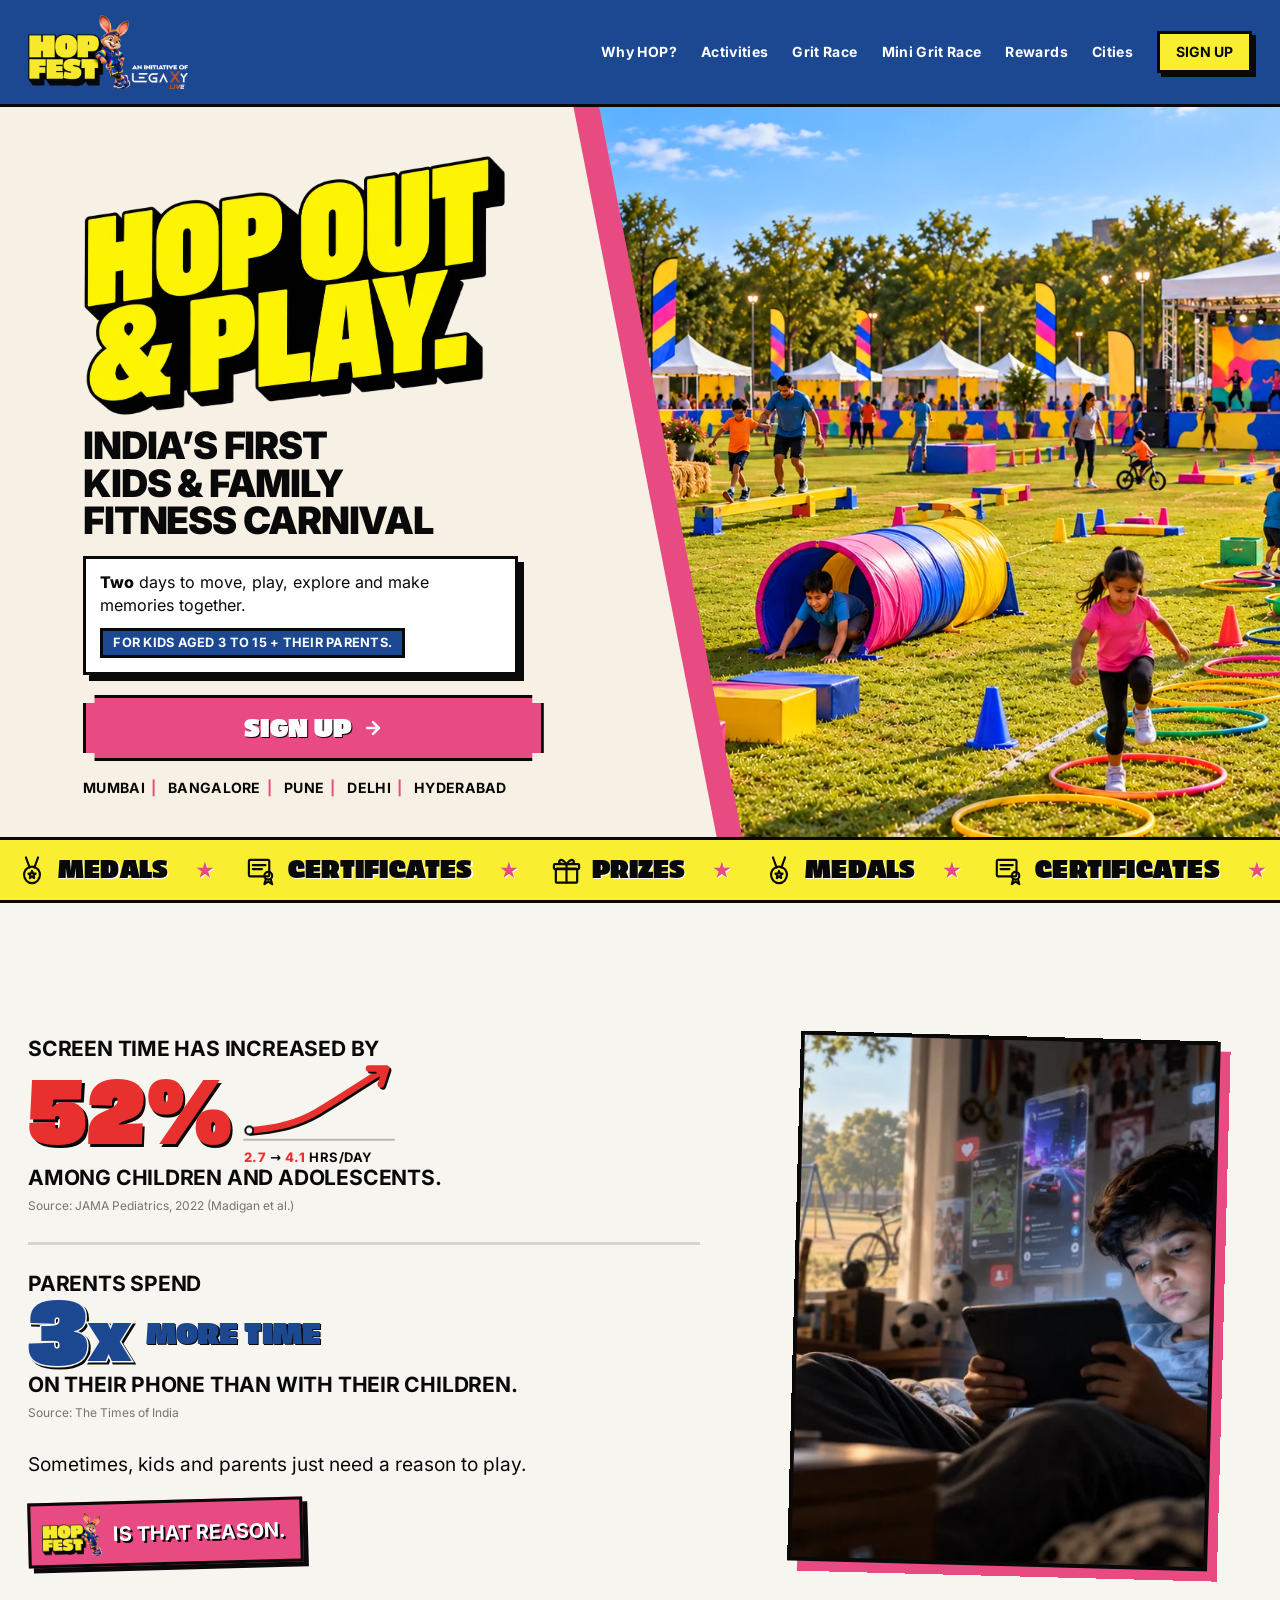
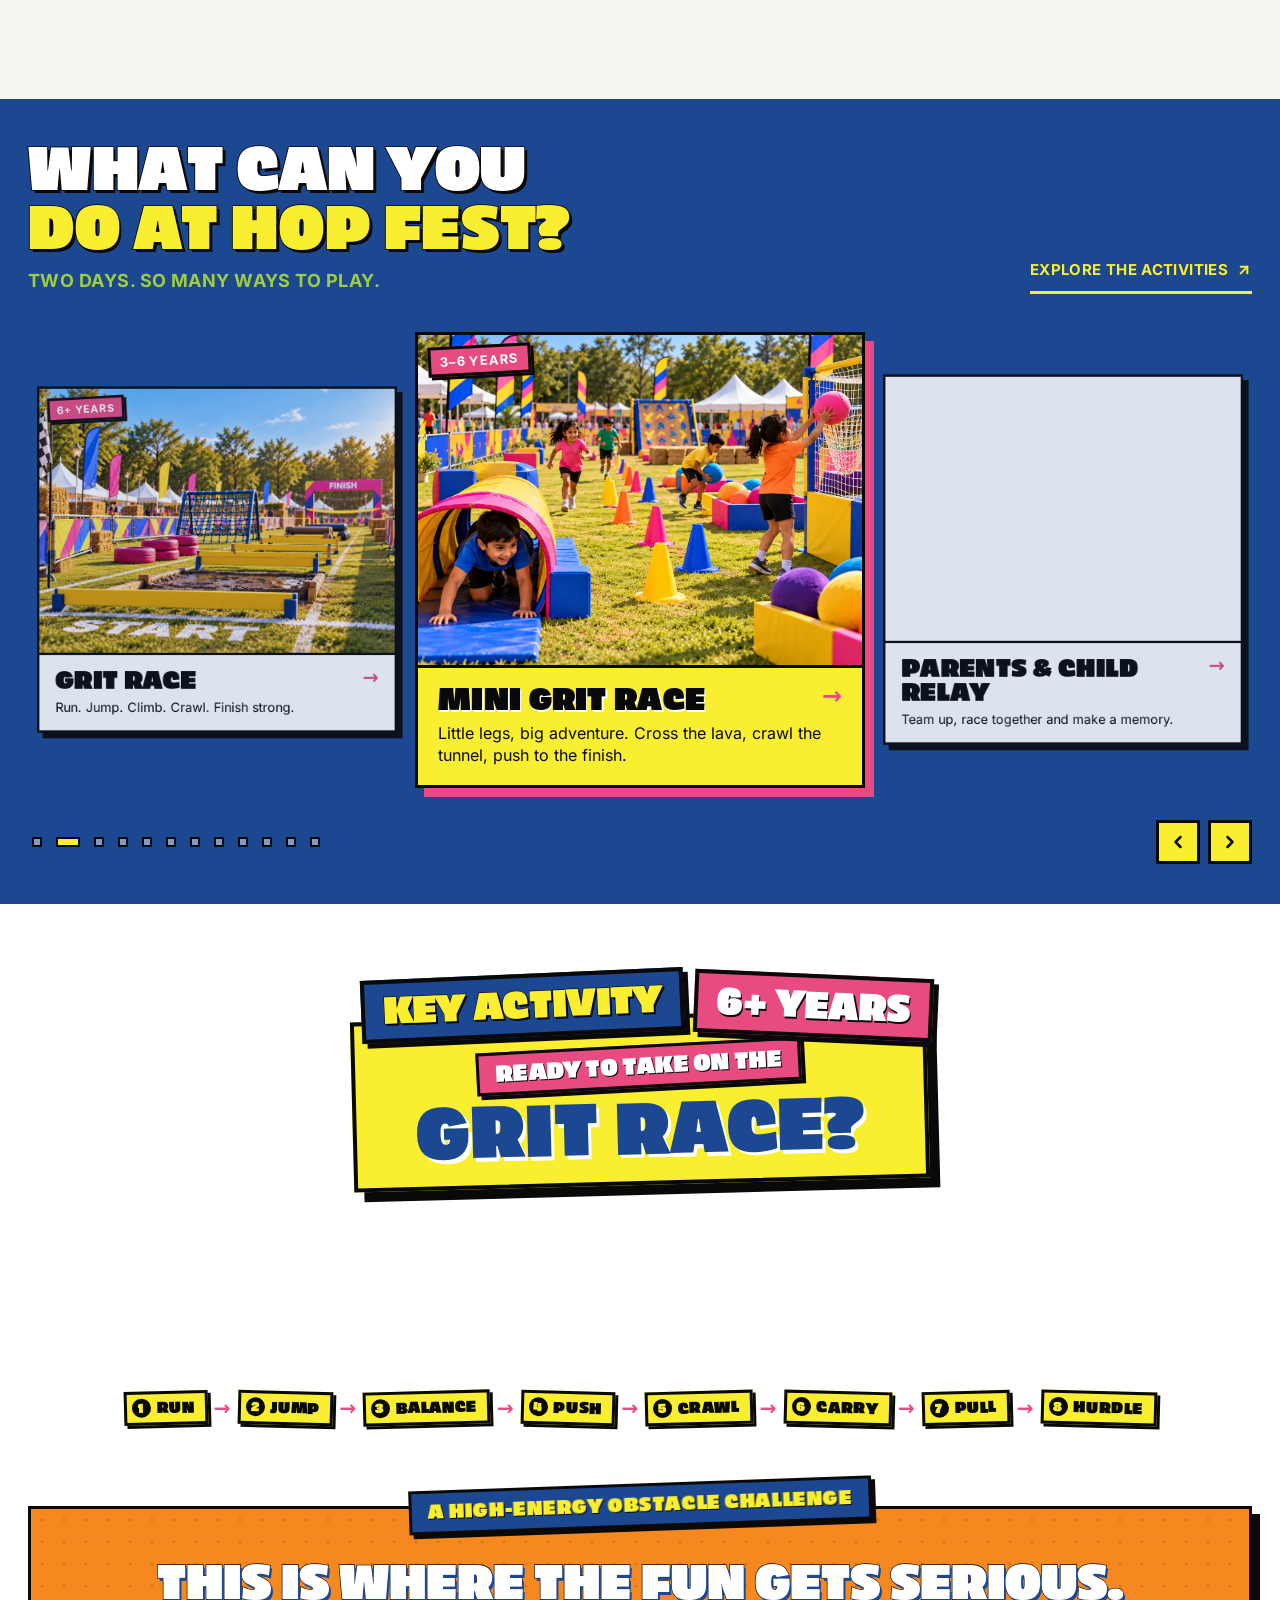
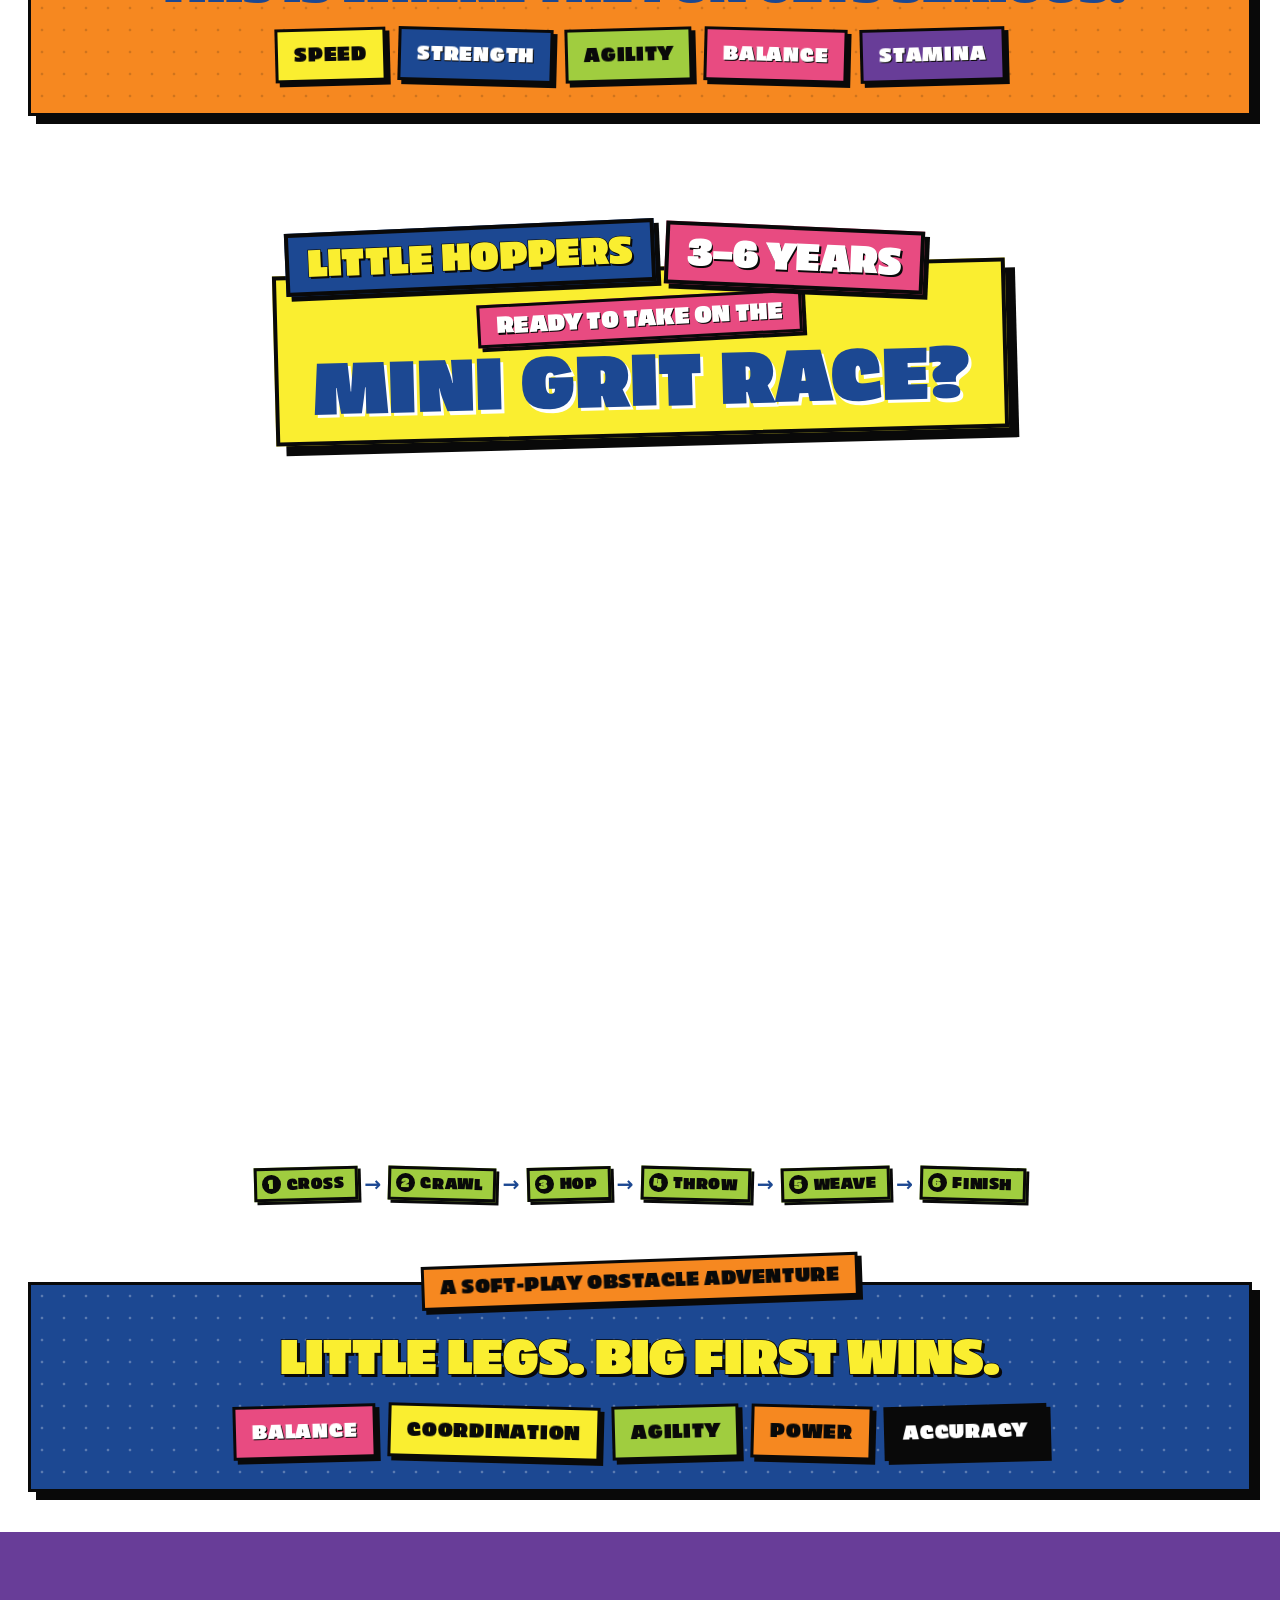
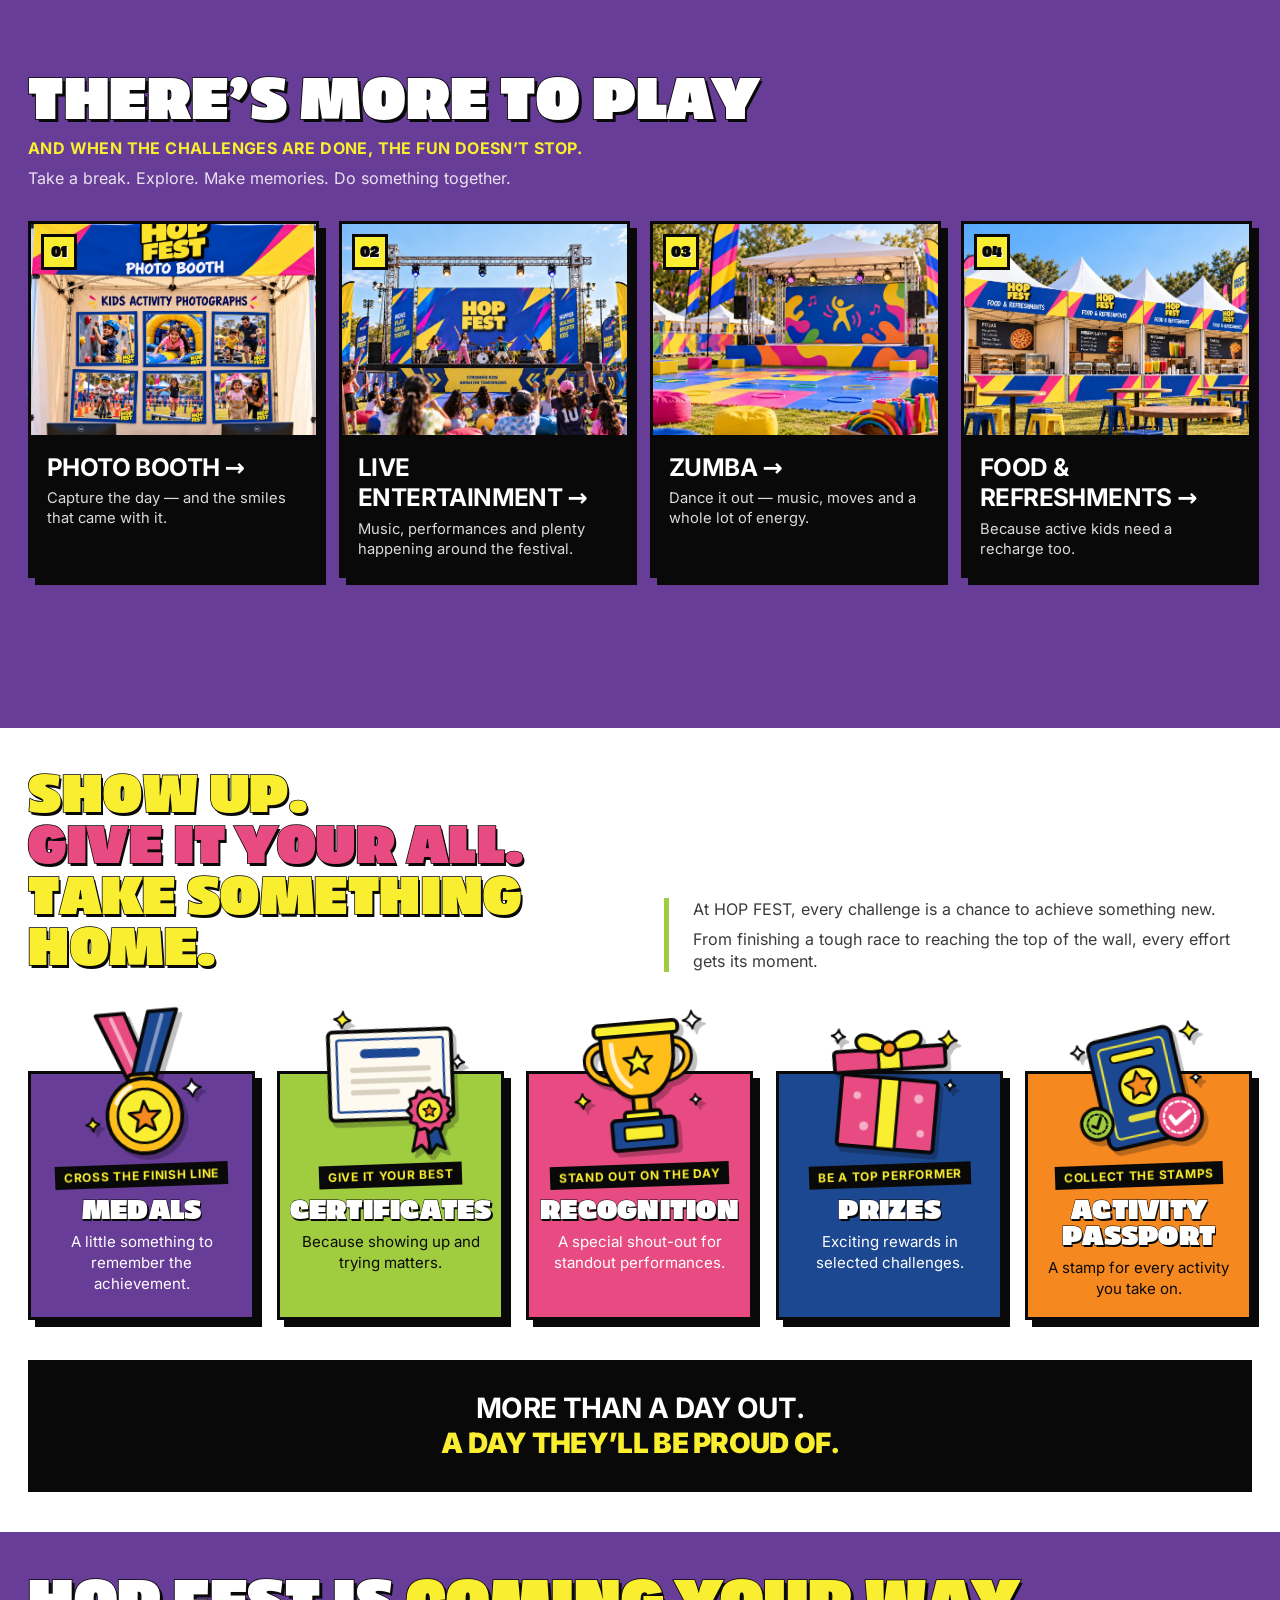
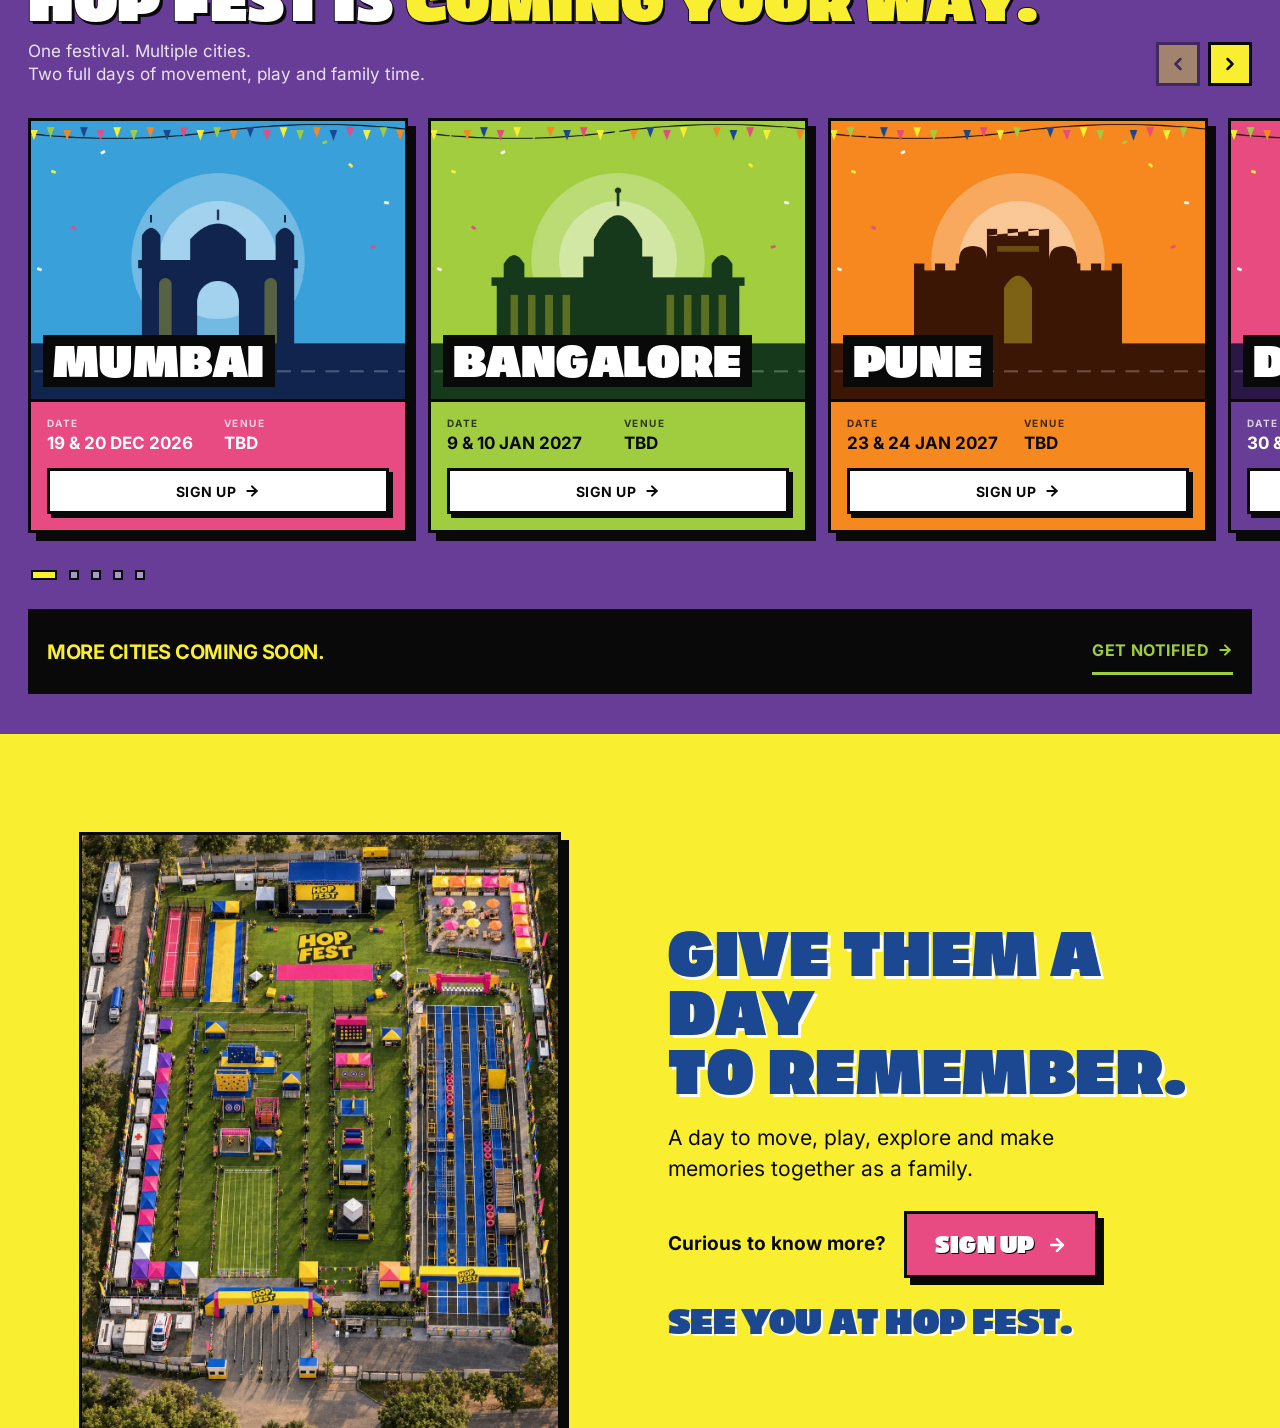
==== commit 98dbdc62: "Why HOP: back to the previous version (iPad design reserved) Restores the section as it was before t" ====
--- a/index.html
+++ b/index.html
@@ -544,58 +544,6 @@
 .hf-mini .hf-grit-tests span:nth-child(5){background:var(--hf-ink)}
 @media (max-width:767px){.hf-grit-foot{margin-left:-6px;margin-right:-6px;box-shadow:6px 6px 0 var(--hf-ink)}}
 
-/* ===== Why HOP: the iPad ===== */
-.hf-why{background:#fff!important;color:var(--hf-ink)}
-.hf-why-grid{display:grid;align-items:center;gap:26px}
-.hf-why-copy{order:2;min-width:0}
-.hf-pad-wrap{order:1;display:flex;justify-content:center;padding:14px 10px 24px}
-@media (min-width:768px){.hf-why-grid{grid-template-columns:1fr 1fr;gap:44px}.hf-why-copy{order:1}.hf-pad-wrap{order:2;padding:24px 18px 24px 0}}
-.hf-why-kick{display:inline-block;border:3px solid var(--hf-ink);background:var(--hf-red);color:#fff;padding:.4em .75em .36em;font-family:var(--font-head);font-weight:800;font-stretch:112%;font-size:clamp(13px,1.2vw,18px);letter-spacing:.04em;line-height:1;box-shadow:4px 4px 0 var(--hf-ink);transform:rotate(-2deg);text-shadow:.045em .055em 0 var(--hf-ink)}
-.hf-why-h{margin:16px 0 0;font-size:clamp(27px,3.4vw,52px);line-height:.95;text-transform:uppercase;color:var(--hf-blue);-webkit-text-stroke:.02em var(--hf-ink);paint-order:stroke fill;text-shadow:.05em .06em 0 var(--hf-ink)!important}
-.hf-why-h em{font-style:normal;color:var(--hf-red)}
-.hf-why-stats{display:grid;grid-template-columns:1fr 1fr;gap:14px;margin-top:22px;max-width:560px}
-.hf-why-stat{border:3px solid var(--hf-ink);background:#fff;padding:14px 14px 12px;box-shadow:6px 6px 0 var(--hf-ink);transform:rotate(-1.5deg);transition:transform .25s}
-.hf-why-stat+.hf-why-stat{transform:rotate(1.5deg);box-shadow:6px 6px 0 var(--hf-pink)}
-.hf-why-stat:hover{transform:rotate(0) translateY(-4px)}
-.hf-why-stat b{display:block;font-family:var(--font-head);font-weight:800;font-stretch:112%;font-size:clamp(42px,4.6vw,66px);line-height:.88;color:var(--hf-red);text-shadow:.05em .06em 0 var(--hf-ink)}
-.hf-why-stat+.hf-why-stat b{color:var(--hf-blue)}
-.hf-why-stat span{display:block;margin-top:8px;font-family:var(--font-sub);font-weight:800;font-size:clamp(11.5px,1vw,13px);line-height:1.25;text-transform:uppercase;color:var(--hf-ink)}
-.hf-why-stat small{display:block;margin-top:6px;font-size:10.5px;line-height:1.3;color:rgba(9,9,9,.55)}
-.hf-why-close{margin:22px 0 0;font-family:var(--font-sub);font-weight:800;text-transform:uppercase;font-size:clamp(15px,1.3vw,20px);line-height:1.35;color:var(--hf-ink);max-width:34ch}
-.hf-why-reason{display:inline-flex;align-items:center;gap:.4em;margin-top:8px;white-space:nowrap}
-.hf-why-reason img{height:clamp(40px,3.4vw,54px);width:auto;display:block;filter:drop-shadow(2px 2px 0 var(--hf-ink))}
-.hf-why-reason span{font-family:var(--font-head);font-weight:800;font-stretch:112%;font-size:clamp(20px,2vw,30px);line-height:1;letter-spacing:.01em;color:var(--hf-blue);-webkit-text-stroke:.02em var(--hf-ink);paint-order:stroke fill;text-shadow:.05em .06em 0 var(--hf-ink)}
-.hf-why-row{display:flex;flex-wrap:wrap;align-items:center;gap:0 22px}
-.hf-why-row .hf-st-tag{margin-top:16px}
-.hf-why-cta{margin-top:16px;display:inline-flex;align-items:center;gap:12px;border:3px solid var(--hf-ink);background:var(--hf-pink);color:#fff;padding:14px 24px;font-family:var(--font-head);font-weight:800;font-stretch:112%;font-size:clamp(15px,1.3vw,20px);letter-spacing:.02em;box-shadow:6px 7px 0 var(--hf-ink);text-shadow:.045em .055em 0 var(--hf-ink);transition:transform .2s}
-.hf-why-cta:hover{transform:scale(1.03)}
-.hf-why-cta:active{transform:translate(4px,4px);box-shadow:2px 2px 0 var(--hf-ink)}
-/* white iPad, slim bezels */
-.hf-pad{position:relative;width:min(580px,92vw);aspect-ratio:4/3;border-radius:26px;background:#fff;border:3px solid var(--hf-ink);box-shadow:inset 0 0 0 2px #e6e6e6,14px 18px 0 var(--hf-ink);animation:hf-hover 7s ease-in-out infinite}
-@keyframes hf-hover{0%,100%{transform:translateY(0) rotate(-.5deg)}50%{transform:translateY(-10px) rotate(.5deg)}}
-.hf-pad::before{content:"";position:absolute;top:5px;left:50%;transform:translateX(-50%);width:6px;height:6px;border-radius:50%;background:#1c1c1c;box-shadow:0 0 0 1.5px #d4d4d4;z-index:3}
-.hf-pad-screen{position:absolute;inset:14px;border-radius:14px;overflow:hidden;background:#000;box-shadow:inset 0 0 0 2px #111}
-.hf-pad-video{display:block;width:100%;height:100%;object-fit:cover;object-position:center 42%;pointer-events:none}
-.hf-pad-video::-webkit-media-controls,.hf-pad-video::-webkit-media-controls-panel,.hf-pad-video::-webkit-media-controls-overlay-play-button,.hf-pad-video::-webkit-media-controls-start-playback-button{display:none!important;-webkit-appearance:none;opacity:0}
-.hf-pad-badge{position:absolute;right:-18px;top:-16px;z-index:5;background:var(--hf-yellow);border:3px solid var(--hf-ink);padding:8px 12px;box-shadow:4px 4px 0 var(--hf-ink);transform:rotate(8deg);font-family:var(--font-head);font-weight:800;font-stretch:112%;font-size:22px;line-height:1;color:var(--hf-red);text-shadow:.05em .06em 0 var(--hf-ink)}
-.hf-report{position:absolute;left:28px;bottom:28px;width:min(270px,52%);z-index:4;background:rgba(255,255,255,.97);color:#111;border-radius:16px;padding:12px 14px;font-family:var(--font-sub);box-shadow:0 10px 30px rgba(0,0,0,.45)}
-.hf-report-h{display:flex;justify-content:space-between;align-items:center;font-size:10.5px;font-weight:700;color:#6b6b6b;letter-spacing:.02em}
-.hf-report-h i{font-style:normal;background:var(--hf-red);color:#fff;border-radius:999px;padding:2px 8px;font-weight:800;font-size:10.5px}
-.hf-report-big{margin-top:4px;font-size:24px;font-weight:800;letter-spacing:-.02em;color:#111;line-height:1.1}
-.hf-report-big small{font-size:12px;font-weight:700;color:var(--hf-red);margin-left:6px}
-.hf-report-bars{display:grid;gap:6px;margin-top:8px}
-.hf-report-bar{display:grid;grid-template-columns:44px 1fr 32px;align-items:center;gap:8px;font-size:10px;font-weight:700;color:#6b6b6b}
-.hf-report-bar i{display:block;height:10px;border-radius:5px;background:#cfcfcf}
-.hf-report-bar:last-child i{background:var(--hf-red)}
-.hf-report-bar b{color:#111;text-align:right}
-@media (prefers-reduced-motion:reduce){.hf-pad{animation:none}}
-@media (max-width:767px){.hf-why-stats{max-width:none}.hf-why-h{font-size:clamp(26px,7.4vw,36px)}
-.hf-pad{width:calc(100% - 20px);border-radius:18px;box-shadow:inset 0 0 0 2px #e6e6e6,8px 10px 0 var(--hf-ink)}.hf-pad-screen{inset:9px;border-radius:9px}
-.hf-report{left:12px;bottom:12px;width:54%;padding:7px 9px 8px;border-radius:11px}
-.hf-report-h{font-size:7.5px;white-space:nowrap;overflow:hidden}.hf-report-h span{overflow:hidden;text-overflow:ellipsis}.hf-report-h i{padding:1px 5px;font-size:7.5px;flex:0 0 auto;margin-left:4px}
-.hf-report-big{font-size:15px;margin-top:2px;white-space:nowrap}.hf-report-big small{font-size:8.5px;margin-left:4px}
-.hf-report-bars{gap:4px;margin-top:5px}.hf-report-bar{grid-template-columns:30px 1fr 22px;gap:5px;font-size:7.5px}.hf-report-bar i{height:6px}
-.hf-pad-badge{right:-8px;top:-12px;font-size:16px;padding:6px 9px}}
 /* ===== HOP FEST logo ===== */
 .hf-head-logo{display:block;height:auto!important;width:160px;max-width:none}
 .hf-foot-logo{display:block;height:auto!important;width:min(300px,100%);margin-top:6px}
@@ -675,26 +623,20 @@
    HFy(`div`,{className:`hf-hero-box`,children:[HFy(`p`,{"data-testid":`hero-body`,children:[HFx(`b`,{className:`hf-hi`,children:`Two`}),` days to move, play, explore and make memories together.`]}),HFx(`span`,{"data-testid":`hero-age`,className:`hf-tag hf-tag--blue`,children:Ja.age})]}),
    HFy(`a`,{href:`#signup`,"data-testid":`hero-tickets-cta`,className:`hf-cta flex h-[62px] w-full max-w-[350px] animate-hop-bob items-center justify-center gap-3 border-[3px] border-hop-ink bg-hop-pink font-fest text-[clamp(16px,4.8vw,24px)] tracking-wide text-white shadow-[6px_7px_0_var(--color-hop-ink)] transition-transform duration-200 will-change-transform hover:scale-[1.03] active:translate-x-1 active:translate-y-1 active:shadow-[2px_2px_0_var(--color-hop-ink)] md:h-[66px]`,style:{clipPath:`polygon(0 12%,2.5% 12%,2.5% 0,97.5% 0,97.5% 12%,100% 12%,100% 88%,97.5% 88%,97.5% 100%,2.5% 100%,2.5% 88%,0 88%)`},children:[Ja.cta,HFx(bo,{className:`size-5 shrink-0`,strokeWidth:3})]}),
    HFx(`div`,{"data-testid":`hero-cities`,"aria-label":`HOP FEST cities`,className:`hf-cities-line`,children:Ja.cities.map((e,t)=>HFy(`span`,{className:`flex items-center gap-2 md:gap-3`,children:[t>0&&HFx(`i`,{"aria-hidden":`true`,children:`|`}),HFx(`span`,{children:e})]},e))})]})]}),
- HFx(`div`,{"data-testid":`ticker-strip`,"aria-label":`Medals, certificates, prizes and more`,className:`hf-ticker`,children:HFx(`div`,{className:`hf-ticker-track`,children:[0,1].map(e=>HFx(`div`,{className:`flex shrink-0 items-center`,"aria-hidden":e===1,children:us.map((t,n)=>HFy(`span`,{className:`hf-ticker-item`,children:[HFx(`img`,{src:HFv(HFtk[t]),alt:``,"aria-hidden":`true`}),t,HFx(`i`,{"aria-hidden":`true`,children:`★`})]},`${e}-${n}`))},e))})})]})}function fs(){return(0,R.jsxs)(Ga,{id:`why`,testId:`make-a-day-section`,label:`Make a day of it`,className:`hf-bg hf-s-yellow bg-hop-yellow`,innerClassName:`grid items-center gap-6 md:grid-cols-2 md:gap-14`,children:[(0,R.jsx)(`div`,{className:`hf-day-frame order-2 border-[3px] border-hop-ink shadow-[8px_8px_0_var(--color-hop-ink)] md:order-1`,children:(0,R.jsx)(`img`,{src:ao.image,alt:ao.alt,loading:`lazy`,decoding:`async`,width:1122,height:1402,className:`hf-day-img`})}),(0,R.jsxs)(`div`,{className:`order-1 md:order-2`,children:[(0,R.jsx)(`h2`,{"data-testid":`make-a-day-title`,className:`hf-day-title font-fest`,children:ao.titleLines.map(e=>(0,R.jsx)(`span`,{className:`block`,children:e},e))}),(0,R.jsx)(`p`,{"data-testid":`make-a-day-lines`,className:`hf-day-lines`,children:ao.lines[0]}),(0,R.jsxs)(`div`,{className:`hf-day-cta`,children:[(0,R.jsx)(`span`,{className:`hf-day-ask`,children:ao.ask}),(0,R.jsxs)(`a`,{href:`#signup`,"data-testid":`make-a-day-cta`,className:`hf-day-btn font-fest`,children:[ao.cta,(0,R.jsx)(bo,{className:`size-5 shrink-0`,strokeWidth:3})]})]}),(0,R.jsx)(`p`,{"data-testid":`make-a-day-sign`,className:`hf-day-sign`,children:ao.sign})]})]})}function ps(){return(0,R.jsxs)(Ga,{id:`experience`,testId:`experience-section`,label:`More at HOP FEST`,className:`hf-bg hf-s-dark bg-hop-purple text-white`,innerClassName:`flex flex-col justify-center`,children:[(0,R.jsxs)(`div`,{className:`flex flex-wrap items-end justify-between gap-x-6 gap-y-3`,children:[(0,R.jsxs)(`div`,{children:[(0,R.jsx)(`h2`,{"data-testid":`experience-title`,className:`font-display text-[clamp(24px,7.4vw,56px)] leading-[0.95] font-extrabold tracking-[-0.03em] uppercase`,children:no.title}),(0,R.jsx)(`p`,{className:`mt-2.5 max-w-[560px] font-display text-[clamp(11.5px,3.3vw,16px)] leading-snug font-extrabold tracking-wide text-hop-yellow uppercase`,children:no.line1}),(0,R.jsx)(`p`,{className:`mt-2 max-w-[560px] text-[clamp(12.5px,3.6vw,16px)] leading-snug text-white/85`,children:no.line2})]}),(0,R.jsx)(`span`,{"data-testid":`experience-swipe-hint`,className:`border-[3px] border-hop-ink bg-hop-lime px-3 py-1.5 font-fest text-[11px] tracking-wider text-hop-ink uppercase md:text-sm`,children:no.swipe})]}),(0,R.jsx)(`div`,{"data-testid":`experience-rail`,className:`hop-rail -mx-4 mt-5 flex snap-x snap-mandatory gap-4 overflow-x-auto px-4 pb-3 md:-mx-7 md:mt-8 md:gap-5 md:px-7`,children:to.map((e,t)=>(0,R.jsxs)(`article`,{"data-testid":`zone-card-${e.no}`,className:`group relative h-[46svh] max-h-[400px] min-h-[240px] w-[68vw] max-w-[300px] shrink-0 snap-start overflow-hidden border-[3px] border-hop-ink shadow-[7px_7px_0_var(--color-hop-ink)] md:w-[290px]`,children:[(0,R.jsx)(`img`,{src:e.image,alt:``,"aria-hidden":`true`,loading:t<2?`eager`:`lazy`,decoding:`async`,className:`absolute inset-0 size-full object-cover transition-transform duration-500 group-hover:scale-105`}),(0,R.jsx)(`div`,{"aria-hidden":`true`,className:`absolute inset-0 bg-[linear-gradient(180deg,rgba(9,9,9,.15)_0%,rgba(9,9,9,.55)_52%,rgba(9,9,9,.88)_100%)]`}),(0,R.jsxs)(`div`,{className:`relative flex size-full flex-col justify-between p-3.5 md:p-4`,children:[(0,R.jsx)(`span`,{className:`inline-flex size-9 items-center justify-center border-[3px] border-hop-ink bg-hop-yellow font-fest text-sm text-hop-ink`,children:e.no}),(0,R.jsxs)(`div`,{children:[(0,R.jsxs)(`span`,{className:`block font-display text-[clamp(14px,4.1vw,19px)] leading-tight font-extrabold tracking-tight text-white uppercase`,children:[e.title,` `,(0,R.jsx)(`span`,{"aria-hidden":`true`,children:`→`})]}),(0,R.jsx)(`span`,{className:`mt-1.5 block text-[clamp(11.5px,3.2vw,13.5px)] leading-snug text-white/85`,children:e.desc})]})]})]},e.no))})]})}function ms(){let{ref:e,shown:t}=Ka(),v=(0,L.useRef)(null);(0,L.useEffect)(()=>{let x=v.current;if(!x)return;x.muted=!0;x.defaultMuted=!0;x.setAttribute(`muted`,``);x.setAttribute(`playsinline`,``);x.setAttribute(`webkit-playsinline`,``);let p=()=>{let r=x.play();r&&r.catch&&r.catch(()=>{})};p();x.addEventListener(`canplay`,p);let o=typeof IntersectionObserver<`u`?new IntersectionObserver(n=>{n[0].isIntersecting?p():x.pause()},{threshold:.1}):null;o&&o.observe(x);return()=>{x.removeEventListener(`canplay`,p);o&&o.disconnect()}},[]);return HFy(Ga,{id:`why-hop`,testId:`screen-time-section`,label:`Why HOP FEST`,className:`hf-bg hf-why`,innerClassName:`hf-why-grid`,children:[
- HFy(`div`,{ref:e,className:`hf-why-copy ${t?`animate-hop-rise`:`opacity-0`}`,children:[
-  HFx(`span`,{className:`hf-why-kick`,children:`THE PROBLEM`}),
-  HFy(`h2`,{"data-testid":`screen-time-line-1`,className:`hf-why-h`,children:[`4.1 HOURS A DAY ON A SCREEN.`,HFx(`br`,{}),HFx(`em`,{children:`ZERO`}),` ON THE GRASS.`]}),
-  HFy(`div`,{className:`hf-why-stats`,children:[
-   HFy(`div`,{className:`hf-why-stat`,children:[HFx(`b`,{"data-testid":`screen-time-stat`,children:`52%`}),HFx(`span`,{children:`more screen time · 2.7 → 4.1 hrs a day`}),HFx(`small`,{children:`Source: JAMA Pediatrics, 2022 (Madigan et al.)`})]}),
-   HFy(`div`,{className:`hf-why-stat`,children:[HFx(`b`,{"data-testid":`parents-stat`,children:`3×`}),HFx(`span`,{children:`more time parents spend on their phone than with their children`}),HFx(`small`,{children:`Source: The Times of India`})]})]}),
-  HFy(`p`,{"data-testid":`screen-time-line-2`,className:`hf-why-close`,children:[HFx(`span`,{className:`block`,children:`Sometimes, all they need is a reason to play.`}),HFy(`span`,{"data-testid":`screen-time-tag`,className:`hf-why-reason`,children:[HFx(`img`,{src:`./assets/logo/hop-fest-mark-v3.png`,alt:`HOP FEST`,width:1188,height:848}),HFx(`span`,{children:`IS THAT REASON.`})]})]}),
-  HFy(`div`,{className:`hf-why-row`,children:[
-   HFy(`a`,{href:`#signup`,"data-testid":`why-signup-cta`,className:`hf-why-cta`,children:[`SIGN UP`,HFx(bo,{className:`size-5 shrink-0`,strokeWidth:3})]})]})]}),
- HFx(`div`,{className:`hf-pad-wrap`,children:HFy(`div`,{className:`hf-pad`,children:[
-  HFx(`div`,{className:`hf-pad-screen`,children:HFx(`video`,{ref:v,"data-testid":`screen-time-video`,className:`hf-pad-video`,autoPlay:!0,muted:!0,loop:!0,playsInline:!0,controls:!1,disablePictureInPicture:!0,disableRemotePlayback:!0,tabIndex:-1,preload:`auto`,poster:Ya.poster,"aria-label":Ya.videoLabel,children:HFx(`source`,{src:Ya.video,type:`video/mp4`})})}),
-  HFx(`span`,{className:`hf-pad-badge`,"aria-hidden":`true`,children:`+52%`}),
-  HFy(`div`,{className:`hf-report`,"aria-hidden":`true`,children:[
-   HFy(`div`,{className:`hf-report-h`,children:[HFx(`span`,{children:`SCREEN TIME · DAILY AVERAGE`}),HFx(`i`,{children:`↑ 52%`})]}),
-   HFy(`div`,{className:`hf-report-big`,children:[`4h 06m`,HFx(`small`,{children:`▲ from 2h 42m`})]}),
-   HFy(`div`,{className:`hf-report-bars`,children:[
-    HFy(`div`,{className:`hf-report-bar`,children:[HFx(`span`,{children:`Before`}),HFx(`i`,{style:{width:`60%`}}),HFx(`b`,{children:`2.7h`})]}),
-    HFy(`div`,{className:`hf-report-bar`,children:[HFx(`span`,{children:`Now`}),HFx(`i`,{style:{width:`92%`}}),HFx(`b`,{children:`4.1h`})]})]})]})]})})]})}
-function hs(){let[e,t]=(0,L.useState)(!0),c=window.HOPFEST_CONTACT||{},f=(h,l)=>HFy(`div`,{className:`hf-fcol`,children:[HFx(`h4`,{className:`hf-fhead`,children:h}),HFx(`ul`,{children:l.map((i,k)=>HFx(`li`,{children:HFy(`a`,{href:i.href,children:[i.label,i.sub?HFx(`small`,{children:i.sub}):null]})},k))})]});return HFx(`footer`,{"data-testid":`site-footer`,className:`hf-footer`,children:HFy(`div`,{className:`hf-fwrap`,children:[HFy(`div`,{className:`hf-fgrid`,children:[HFy(`div`,{className:`hf-fbrand`,children:[HFx(`img`,{src:`./assets/logo/hop-fest-lockup-v3.png`,alt:`HOP FEST — an initiative of Legaxy Live`,width:1840,height:848,loading:`lazy`,className:`hf-foot-logo`}),HFx(`p`,{children:oo.blurb}),HFx(`p`,{className:`hf-fmeta`,children:`Two days · Kids aged 3 to 15 + their families`}),HFy(`a`,{href:`#signup`,"data-testid":`footer-signup`,className:`hf-fbtn`,children:[`SIGN UP`,HFx(bo,{className:`size-4`,strokeWidth:3})]})]}),f(`EXPLORE`,[{label:`Why HOP?`,href:`#why-hop`},{label:`Activities`,href:`#what`},{label:`Grit Race`,href:`#grit-race`},{label:`Mini Grit Race`,href:`#mini-grit-race`},{label:`More to Play`,href:`#experience`},{label:`Rewards`,href:`#achievements`},{label:`Cities`,href:`#cities`}]),f(`CITIES`,is.map(i=>({label:i.name.charAt(0)+i.name.slice(1).toLowerCase(),href:`#cities`,sub:i.date===`TBD`?`Dates coming soon`:i.date.toLowerCase().replace(/\b[a-z]/g,c=>c.toUpperCase())}))),f(`HELP`,[{label:`FAQs`,href:`#faqs`},{label:`Contact us`,href:`#contact`},{label:`Terms & Conditions`,href:`#terms`},{label:`Privacy Policy`,href:`#privacy`}])]}),HFy(`div`,{className:`hf-fbar`,children:[HFx(`span`,{"data-testid":`footer-copyright`,children:oo.copyright}),HFy(`span`,{className:`hf-fsocial`,children:[c.email?HFx(`a`,{href:`mailto:`+c.email,children:c.email}):null,c.instagram?HFx(`a`,{href:`https://www.instagram.com/`+String(c.instagram).replace(/^@/,``)+`/`,target:`_blank`,rel:`noopener`,children:`Instagram @`+String(c.instagram).replace(/^@/,``)}):null]}),HFx(`span`,{className:`hf-fstack`,children:`HOP. PLAY. REPEAT.`})]})]})})}function gs(e,t){return function(n,...r){let i=new URL(e);return i.searchParams.set(`code`,n.toString()),r.forEach(e=>i.searchParams.append(`args[]`,e)),`${t} error #${n}; visit ${i} for the full message.`}}var _s=gs(`https://base-ui.com/production-error`,`Base UI`),vs=L.createContext(!1),ys=L.createContext(void 0);function bs(e){let t=L.useContext(ys);if(e===!1&&t===void 0)throw Error(_s(27));return t}var xs={};function Ss(e,t){let n=L.useRef(xs);return n.current===xs&&(n.current=e(t)),n}function Cs(e,t,n,r){let i=Ss(Ts).current;return Es(i,e,t,n,r)&&Os(i,[e,t,n,r]),i.callback}function ws(e){let t=Ss(Ts).current;return Ds(t,e)&&Os(t,e),t.callback}function Ts(){return{callback:null,cleanup:null,refs:[]}}function Es(e,t,n,r,i){return e.refs[0]!==t||e.refs[1]!==n||e.refs[2]!==r||e.refs[3]!==i}function Ds(e,t){return e.refs.length!==t.length||e.refs.some((e,n)=>e!==t[n])}function Os(e,t){if(e.refs=t,t.every(e=>e==null)){e.callback=null;return}e.callback=n=>{if(e.cleanup&&=(e.cleanup(),null),n!=null){let r=Array(t.length).fill(null);for(let e=0;e<t.length;e+=1){let i=t[e];if(i!=null)switch(typeof i){case`function`:{let t=i(n);typeof t==`function`&&(r[e]=t);break}case`object`:i.current=n;break;default:}}e.cleanup=()=>{for(let e=0;e<t.length;e+=1){let n=t[e];if(n!=null)switch(typeof n){case`function`:{let t=r[e];typeof t==`function`?t():n(null);break}case`object`:n.current=null;break;default:}}}}}}var ks=19;function As(e){return ks>=e}function js(e){if(!L.isValidElement(e))return null;let t=e,n=t.props;return(As(19)?n?.ref:t.ref)??null}function Ms(e,t){if(e&&!t)return e;if(!e&&t)return t;if(e||t)return{...e,...t}}function Ns(){}Object.freeze([]);var Ps=Object.freeze({});function Fs(e,t){let n={};for(let r in e){let i=e[r];if(t?.hasOwnProperty(r)){let e=t[r](i);e!=null&&Object.assign(n,e);continue}i===!0?n[`data-${r.toLowerCase()}`]=``:i&&(n[`data-${r.toLowerCase()}`]=i.toString())}return n}function Is(e,t){return typeof e==`function`?e(t):e}function Ls(e,t){return typeof e==`function`?e(t):e}var Rs={};function zs(e,t,n,r,i){if(!n&&!r&&!i&&!e)return Vs(t);let a=Vs(e);return t&&(a=Hs(a,t)),n&&(a=Hs(a,n)),r&&(a=Hs(a,r)),i&&(a=Hs(a,i)),a}function Bs(e){if(e.length===0)return Rs;if(e.length===1)return Vs(e[0]);let t=Vs(e[0]);for(let n=1;n<e.length;n+=1)t=Hs(t,e[n]);return t}function Vs(e){return Ks(e)?{...qs(e,Rs)}:Us(e)}function Hs(e,t){return Ks(t)?qs(t,e):Ws(e,t)}function Us(e){let t={...e};for(let e in t){let n=t[e];Gs(e,n)&&(t[e]=Ys(n))}return t}function Ws(e,t){if(!t)return e;for(let n in t){let r=t[n];switch(n){case`style`:e[n]=Ms(e.style,r);break;case`className`:e[n]=Zs(e.className,r);break;default:Gs(n,r)?e[n]=Js(e[n],r):e[n]=r}}return e}function Gs(e,t){let n=e.charCodeAt(0),r=e.charCodeAt(1),i=e.charCodeAt(2);return n===111&&r===110&&i>=65&&i<=90&&(typeof t==`function`||t===void 0)}function Ks(e){return typeof e==`function`}function qs(e,t){return Ks(e)?e(t):e??Rs}function Js(e,t){return t?e?(...n)=>{let r=n[0];if(Qs(r)){let i=r;Xs(i);let a=t(...n);return i.baseUIHandlerPrevented||e?.(...n),a}let i=t(...n);return e?.(...n),i}:Ys(t):e}function Ys(e){return e&&((...t)=>{let n=t[0];return Qs(n)&&Xs(n),e(...t)})}function Xs(e){return e.preventBaseUIHandler=()=>{e.baseUIHandlerPrevented=!0},e}function Zs(e,t){return t?e?t+` `+e:t:e}function Qs(e){return typeof e==`object`&&!!e&&`nativeEvent`in e}function $s(e,t,n={}){let r=t.render,i=ec(t,n);return n.enabled===!1?null:rc(e,r,i,n.state??Ps)}function ec(e,t={}){let{className:n,style:r,render:i}=e,{state:a=Ps,ref:o,props:s,stateAttributesMapping:c,enabled:l=!0}=t,u=l?Is(n,a):void 0,d=l?Ls(r,a):void 0,f=l?Fs(a,c):Ps,p=l&&s?tc(s):void 0,m=l?Ms(f,p)??{}:Ps;return typeof document<`u`&&(l?Array.isArray(o)?m.ref=ws([m.ref,js(i),...o]):m.ref=Cs(m.ref,js(i),o):Cs(null,null)),l?(u!==void 0&&(m.className=Zs(m.className,u)),d!==void 0&&(m.style=Ms(m.style,d)),m):Ps}function tc(e){return Array.isArray(e)?Bs(e):zs(void 0,e)}var nc=Symbol.for(`react.lazy`);function rc(e,t,n,r){if(t){if(typeof t==`function`)return t(n,r);let e=zs(n,t.props);e.ref=n.ref;let i=t;return i?.$$typeof===nc&&(i=L.Children.toArray(t)[0]),L.cloneElement(i,e)}if(e&&typeof e==`string`)return ic(e,n);throw Error(_s(8))}function ic(e,t){return e===`button`?(0,L.createElement)(`button`,{type:`button`,...t,key:t.key}):e===`img`?(0,L.createElement)(`img`,{alt:``,...t,key:t.key}):L.createElement(e,t)}var ac=function(e){return e.startingStyle=`data-starting-style`,e.endingStyle=`data-ending-style`,e}({}),oc={[ac.startingStyle]:``},sc={[ac.endingStyle]:``},cc={transitionStatus(e){return e===`starting`?oc:e===`ending`?sc:null}},lc=function(e){return e.open=`data-open`,e.closed=`data-closed`,e[e.startingStyle=ac.startingStyle]=`startingStyle`,e[e.endingStyle=ac.endingStyle]=`endingStyle`,e.anchorHidden=`data-anchor-hidden`,e.side=`data-side`,e.align=`data-align`,e}({}),uc=function(e){return e.popupOpen=`data-popup-open`,e.pressed=`data-pressed`,e}({}),dc={[uc.popupOpen]:``};uc.popupOpen,uc.pressed;var fc={[lc.open]:``},pc={[lc.closed]:``},mc={[lc.anchorHidden]:``},hc={open(e){return e?dc:null}},gc={open(e){return e?fc:pc},anchorHidden(e){return e?mc:null}},_c={...gc,...cc},vc=L.forwardRef(function(e,t){let{render:n,className:r,style:i,forceRender:a=!1,...o}=e,{store:s}=bs(),c=s.useState(`open`),l=s.useState(`nested`),u=s.useState(`mounted`);return $s(`div`,e,{state:{open:c,transitionStatus:s.useState(`transitionStatus`)},ref:[s.context.backdropRef,t],stateAttributesMapping:_c,props:[{role:`presentation`,hidden:!u,style:{userSelect:`none`,WebkitUserSelect:`none`}},o],enabled:a||!l})});function yc(){return typeof window<`u`}function bc(e){return Cc(e)?(e.nodeName||``).toLowerCase():`#document`}function xc(e){var t;return(e==null||(t=e.ownerDocument)==null?void 0:t.defaultView)||window}function Sc(e){return((Cc(e)?e.ownerDocument:e.document)||window.document)?.documentElement}function Cc(e){return yc()?e instanceof Node||e instanceof xc(e).Node:!1}function wc(e){return yc()?e instanceof Element||e instanceof xc(e).Element:!1}function Tc(e){return yc()?e instanceof HTMLElement||e instanceof xc(e).HTMLElement:!1}function Ec(e){return!yc()||typeof ShadowRoot>`u`?!1:e instanceof ShadowRoot||e instanceof xc(e).ShadowRoot}function Dc(e){let{overflow:t,overflowX:n,overflowY:r,display:i}=kc(e);return/auto|scroll|overlay|hidden|clip/.test(t+r+n)&&i!==`inline`&&i!==`contents`}function Oc(e){return/^(html|body|#document)$/.test(bc(e))}function kc(e){return xc(e).getComputedStyle(e)}function Ac(e){if(bc(e)===`html`)return e;let t=e.assignedSlot||e.parentNode||Ec(e)&&e.host||Sc(e);return Ec(t)?t.host:t}var jc={...L},Mc=jc.useInsertionEffect,Nc=Mc&&Mc!==jc.useLayoutEffect?Mc:e=>e();function Pc(e){let t=Ss(Fc).current;return t.next=e,Nc(t.effect),t.trampoline}function Fc(){let e={next:void 0,callback:Ic,trampoline:(...t)=>e.callback?.(...t),effect:()=>{e.callback=e.next}};return e}function Ic(){}var Lc=typeof document<`u`?L.useLayoutEffect:()=>{},Rc=L.createContext(void 0);function zc(e=!1){let t=L.useContext(Rc);if(t===void 0&&!e)throw Error(_s(16));return t}function Bc(e){let{focusableWhenDisabled:t,disabled:n,composite:r=!1,tabIndex:i=0,isNativeButton:a}=e,o=r&&t!==!1,s=r&&t===!1;return{props:L.useMemo(()=>{let e={onKeyDown(e){n&&t&&e.key!==`Tab`&&e.preventDefault()}};return r||(e.tabIndex=i,!a&&n&&(e.tabIndex=t?i:-1)),(a&&(t||o)||!a&&n)&&(e[`aria-disabled`]=n),a&&(!t||s)&&(e.disabled=n),e},[r,n,t,o,s,a,i])}}function Vc(e={}){let{disabled:t=!1,focusableWhenDisabled:n,tabIndex:r=0,native:i=!0,composite:a}=e,o=L.useRef(null),s=zc(!0),c=a??s!==void 0,{props:l}=Bc({focusableWhenDisabled:n,disabled:t,composite:c,tabIndex:r,isNativeButton:i}),u=L.useCallback(()=>{let e=o.current;Hc(e)&&c&&t&&l.disabled===void 0&&e.disabled&&(e.disabled=!1)},[t,l.disabled,c]);return Lc(u,[u]),{getButtonProps:L.useCallback((e={})=>{let{onClick:n,onMouseDown:r,onKeyUp:a,onKeyDown:o,onPointerDown:s,...u}=e;return zs({onClick(e){if(t){e.preventDefault();return}n?.(e)},onMouseDown(e){t||r?.(e)},onKeyDown(e){if(t||(Xs(e),o?.(e),e.baseUIHandlerPrevented))return;let r=e.target===e.currentTarget,a=e.currentTarget,s=Hc(a),l=!i&&Uc(a),u=r&&(i?s:!l),d=e.key===`Enter`,f=e.key===` `,p=a.getAttribute(`role`),m=p?.startsWith(`menuitem`)||p===`option`||p===`gridcell`;if(r&&c&&f){if(e.defaultPrevented&&m)return;e.preventDefault(),l||i&&s?(a.click(),e.preventBaseUIHandler()):u&&(n?.(e),e.preventBaseUIHandler());return}u&&(!i&&(f||d)&&e.preventDefault(),!i&&d&&n?.(e))},onKeyUp(e){if(!t){if(Xs(e),a?.(e),e.target===e.currentTarget&&i&&c&&Hc(e.currentTarget)&&e.key===` `){e.preventDefault();return}e.baseUIHandlerPrevented||e.target===e.currentTarget&&!i&&!c&&e.key===` `&&n?.(e)}},onPointerDown(e){if(t){e.preventDefault();return}s?.(e)}},i?{type:`button`}:{role:`button`},l,u)},[t,l,c,i]),buttonRef:Pc(e=>{o.current=e,u()})}}function Hc(e){return Tc(e)&&e.tagName===`BUTTON`}function Uc(e){return!!(e?.tagName===`A`&&e?.href)}var Wc=`none`,Gc=`trigger-press`,Kc=`outside-press`,qc=`close-press`,Jc=`focus-out`,Yc=`escape-key`,Xc=`imperative-action`;function Zc(e,t,n,r){let i=!1,a=!1,o=r??Ps;return{reason:e,event:t??new Event(`base-ui`),cancel(){i=!0},allowPropag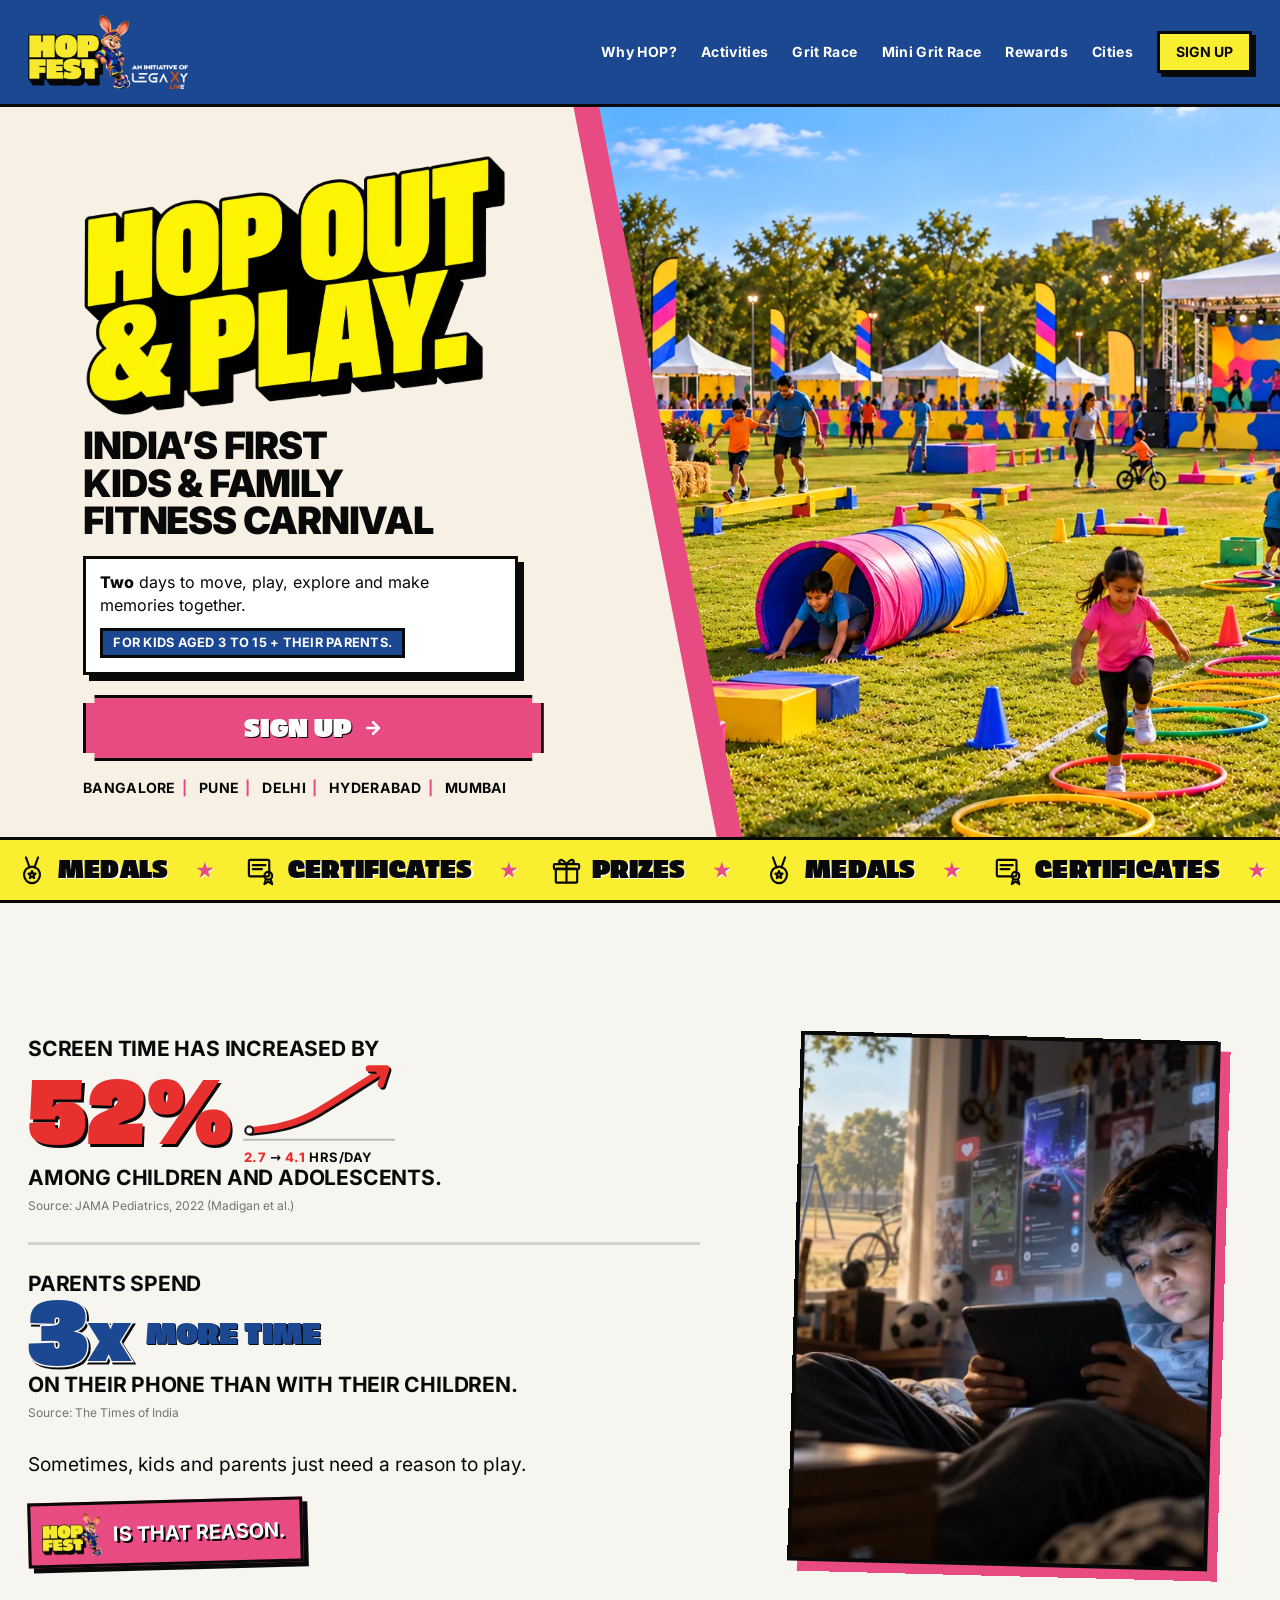
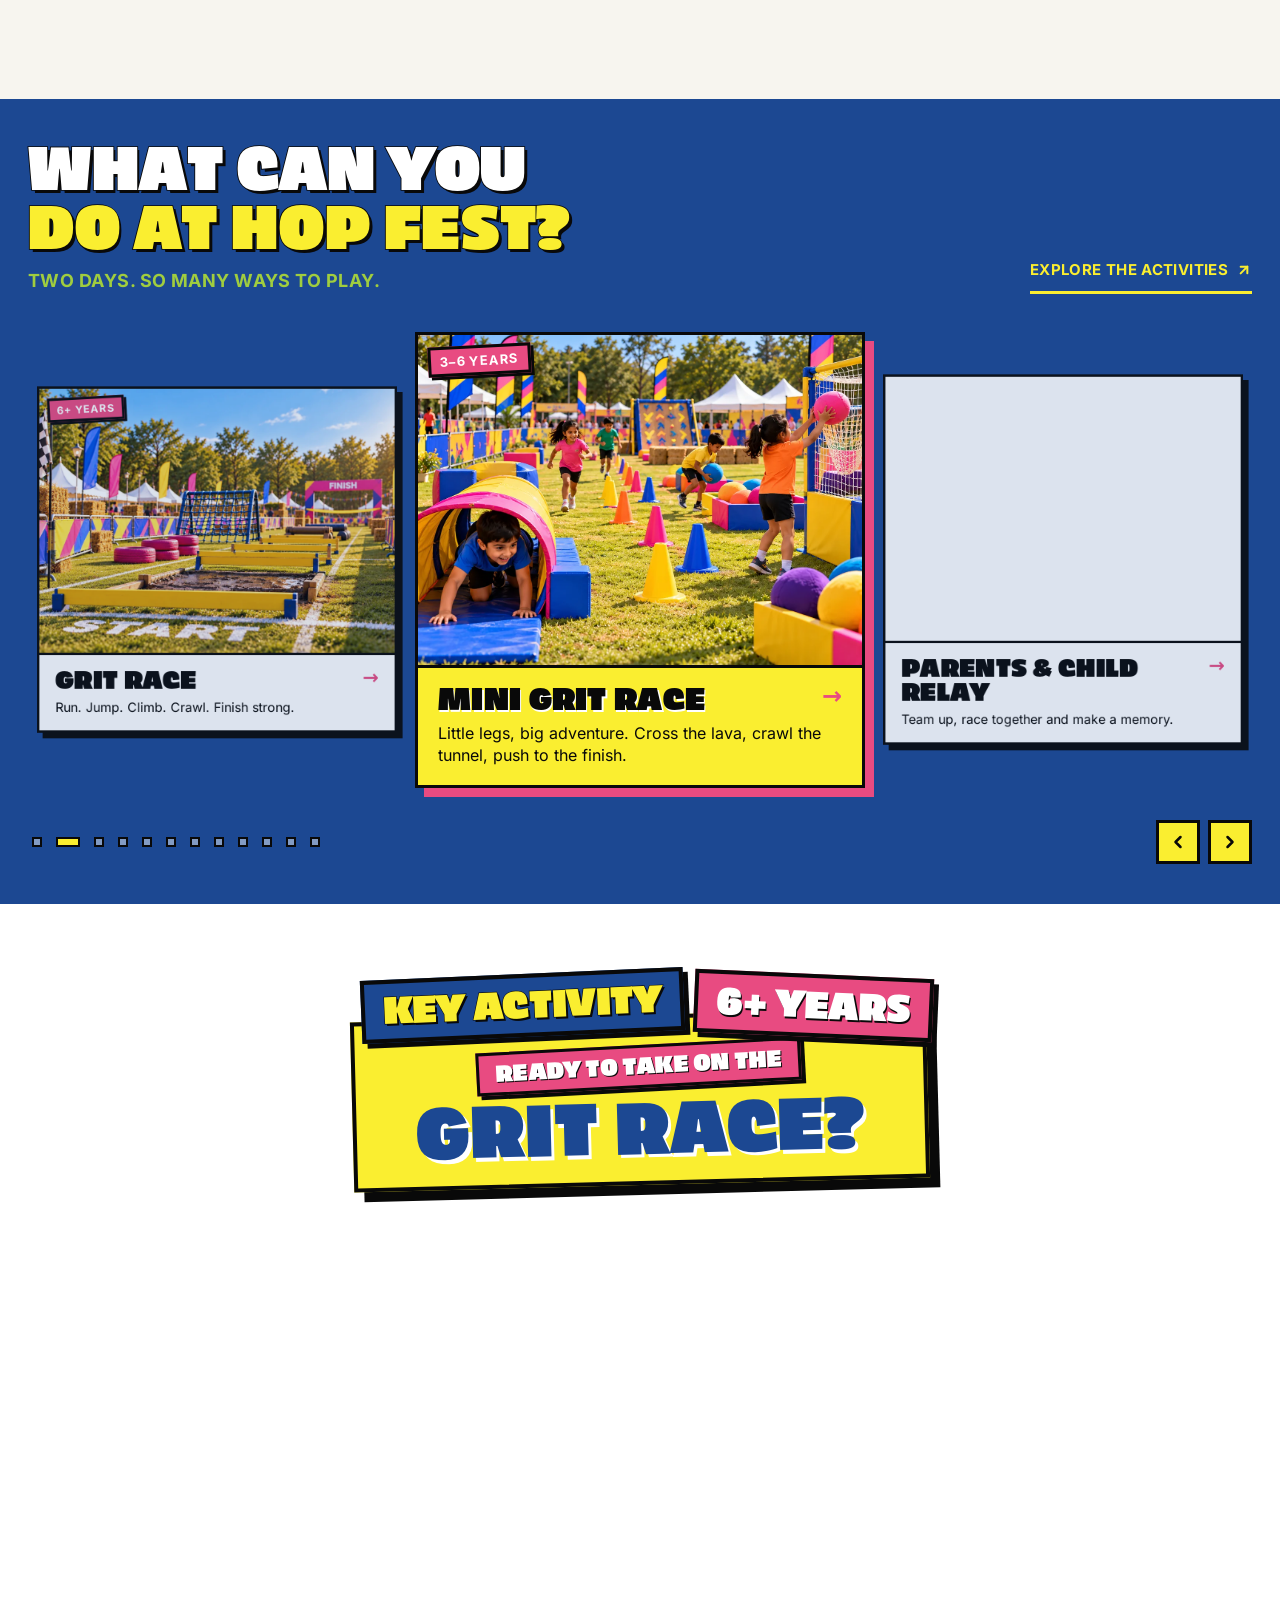
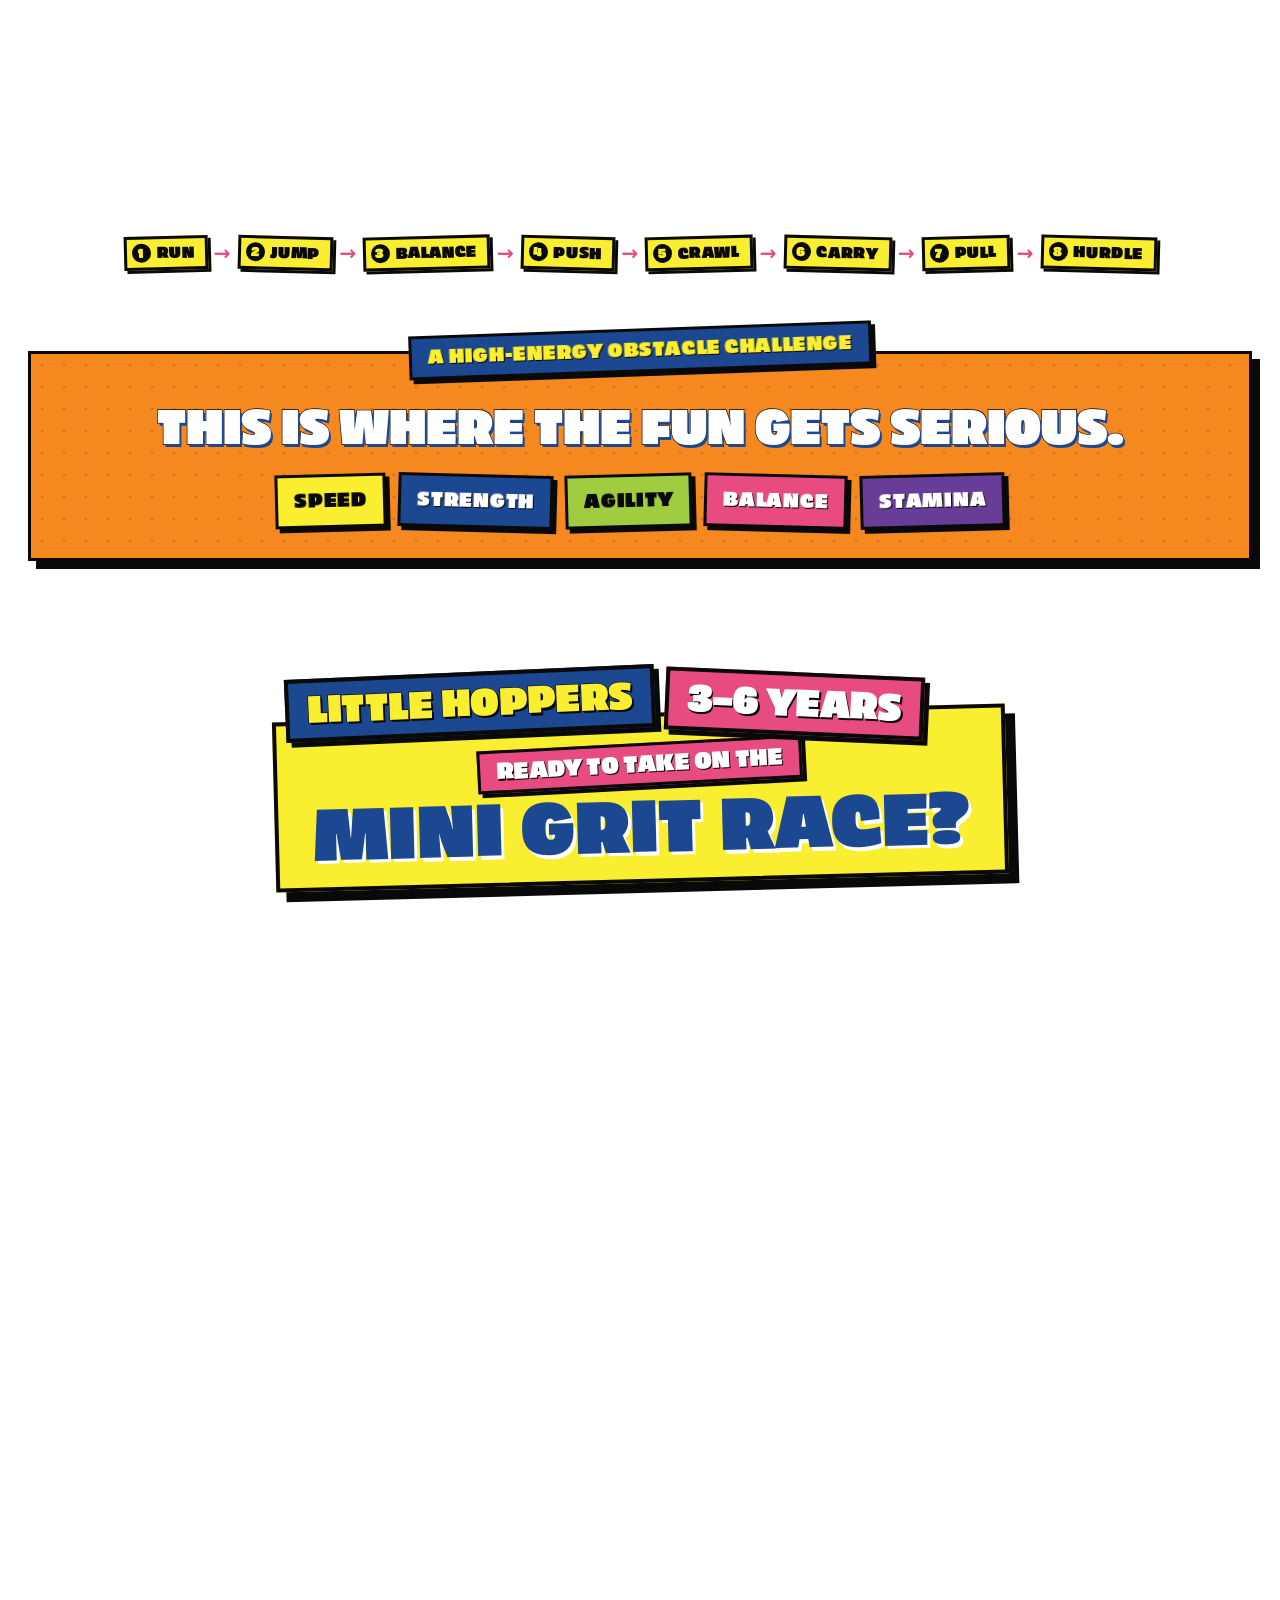
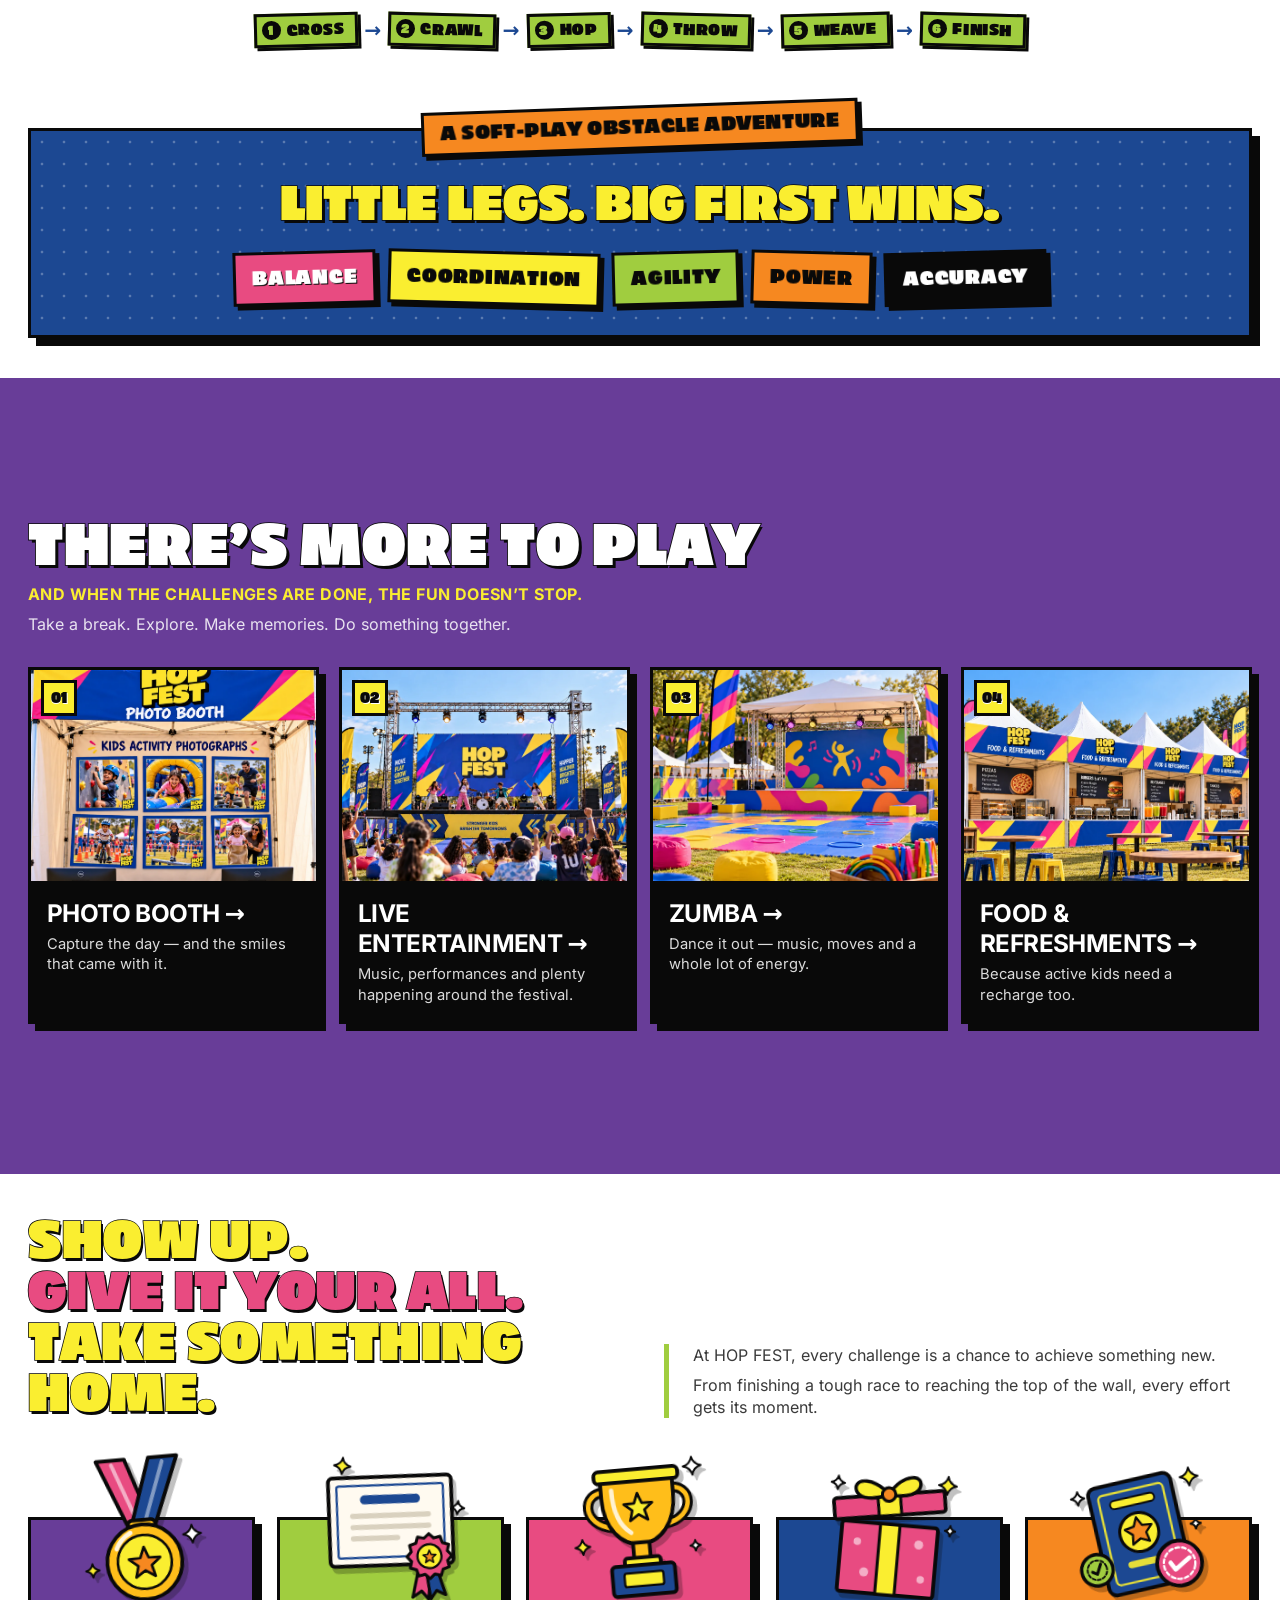
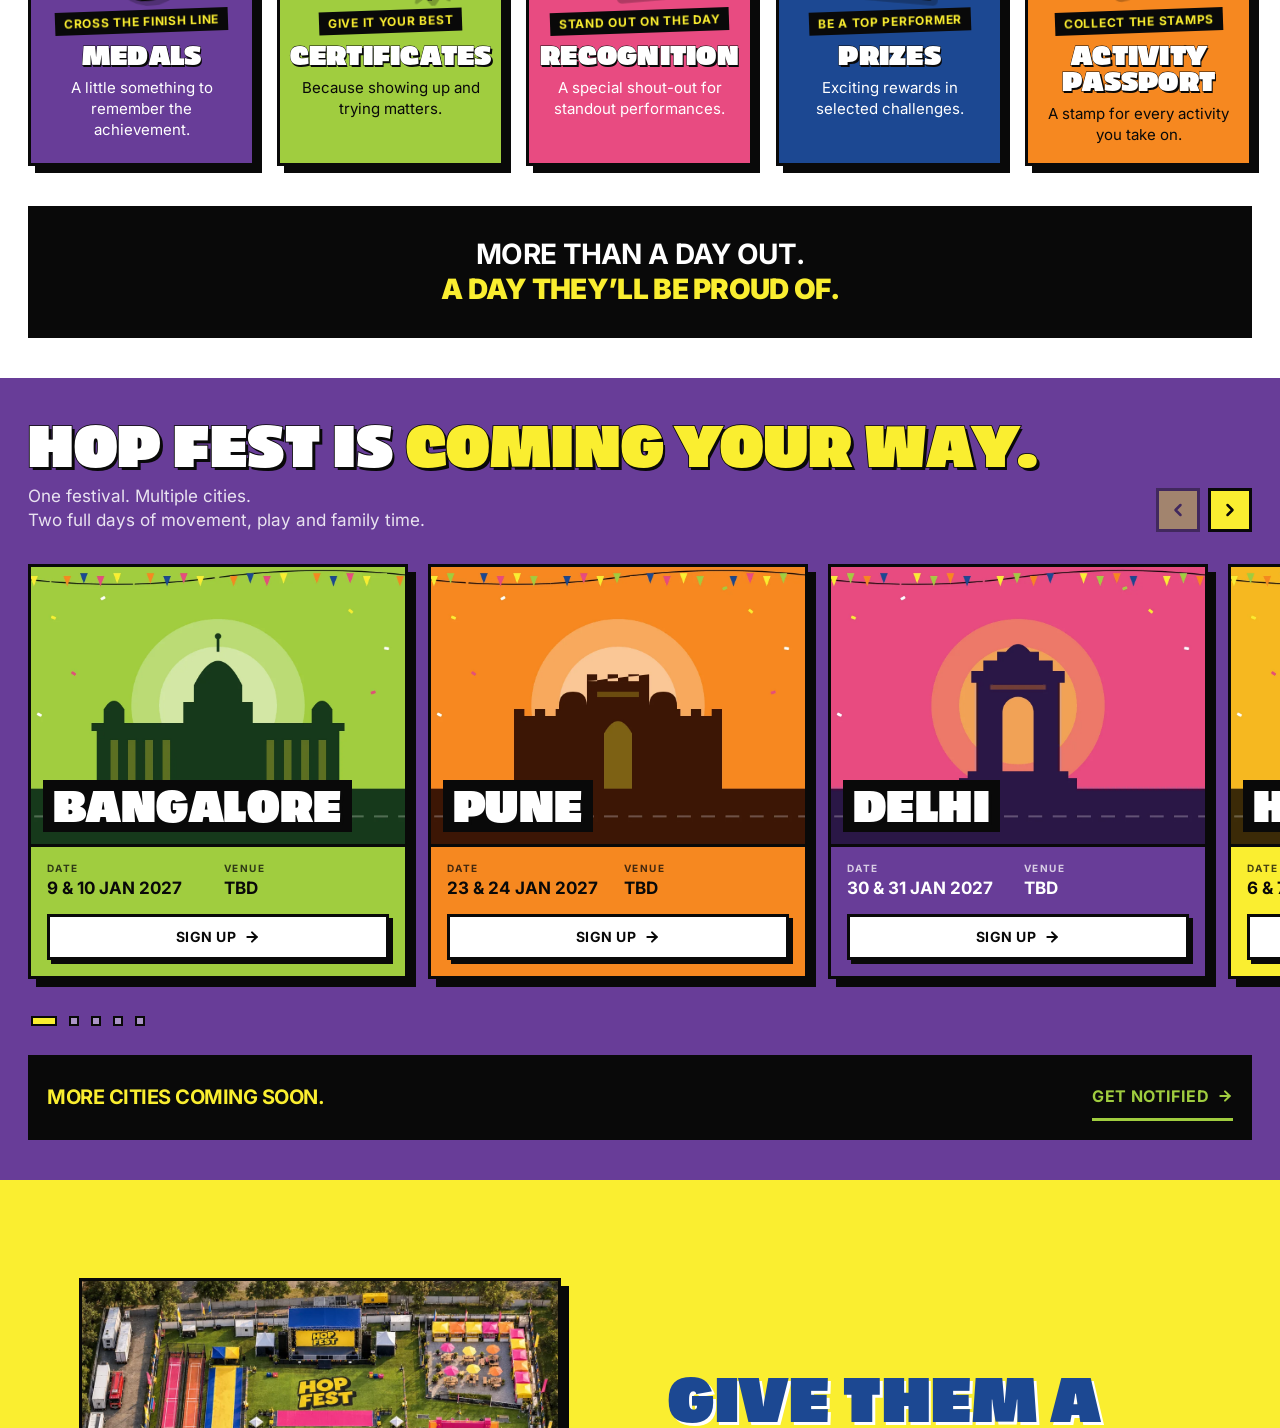
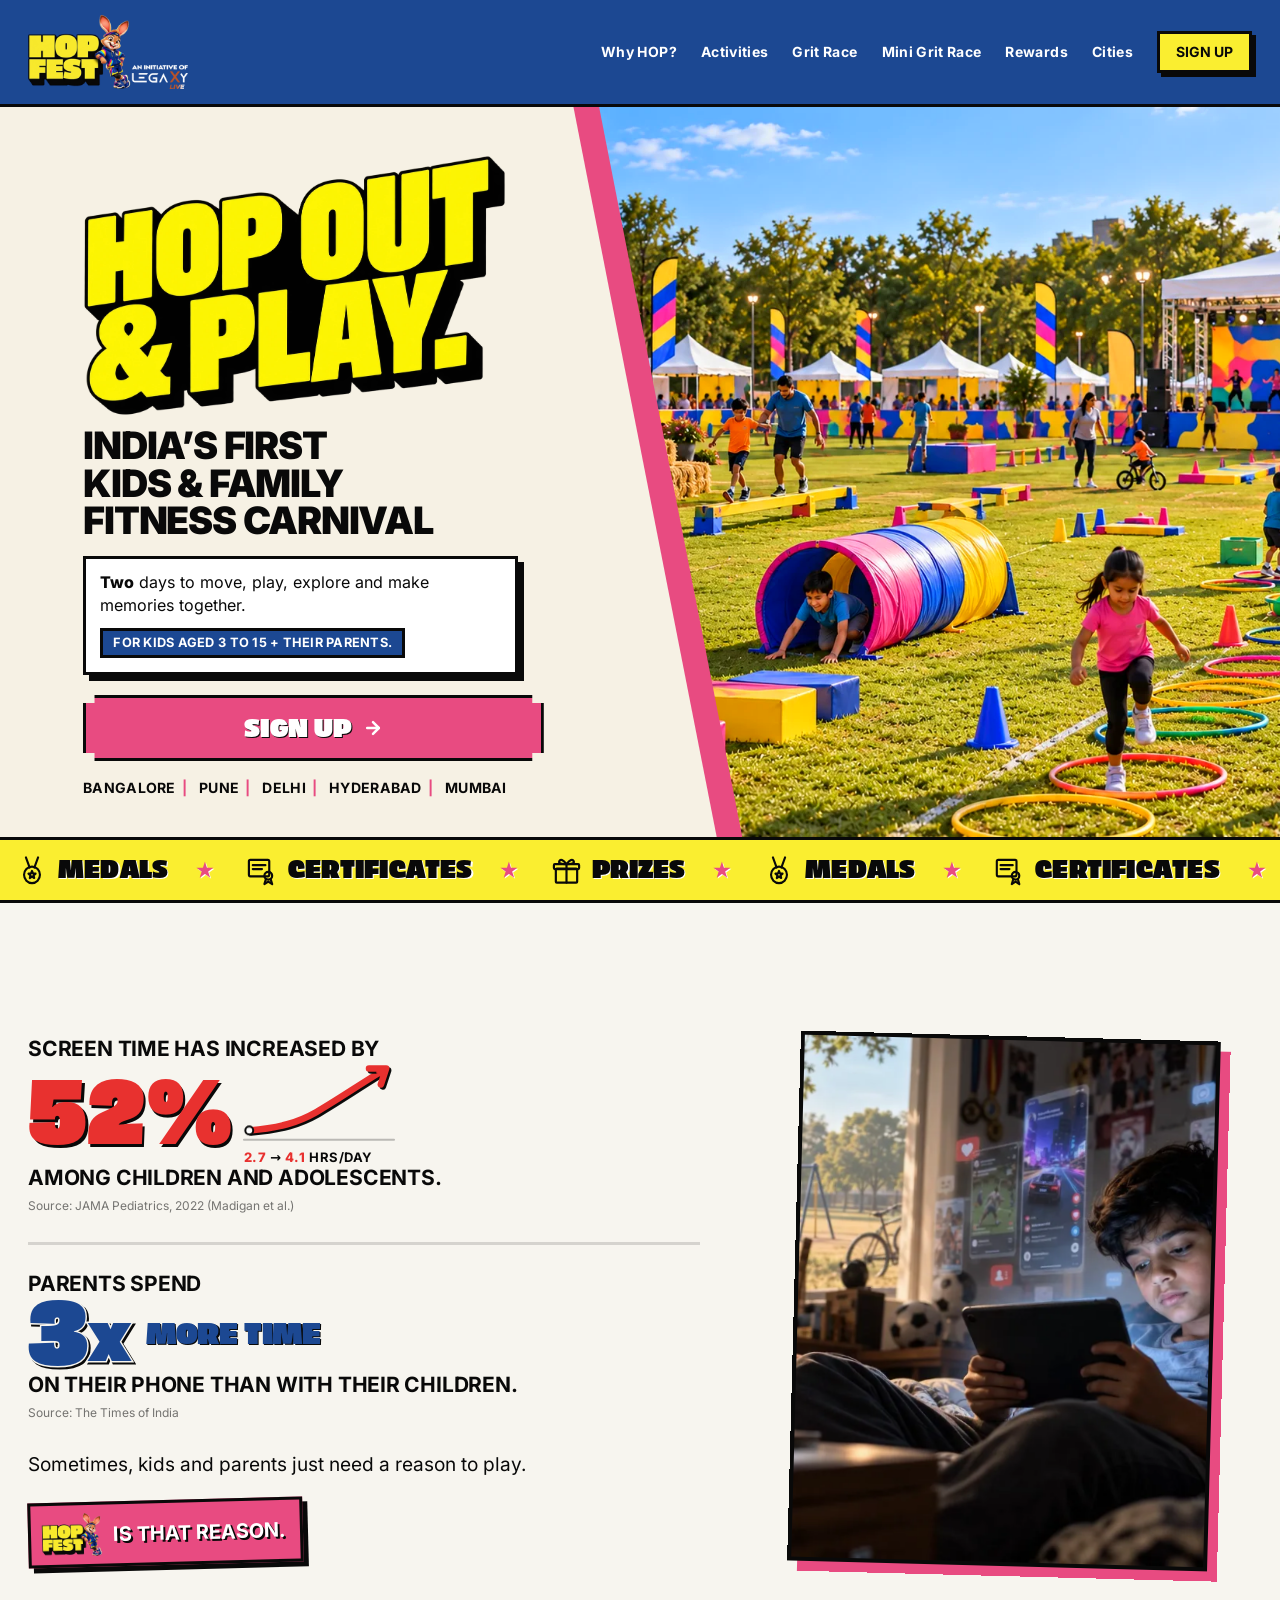
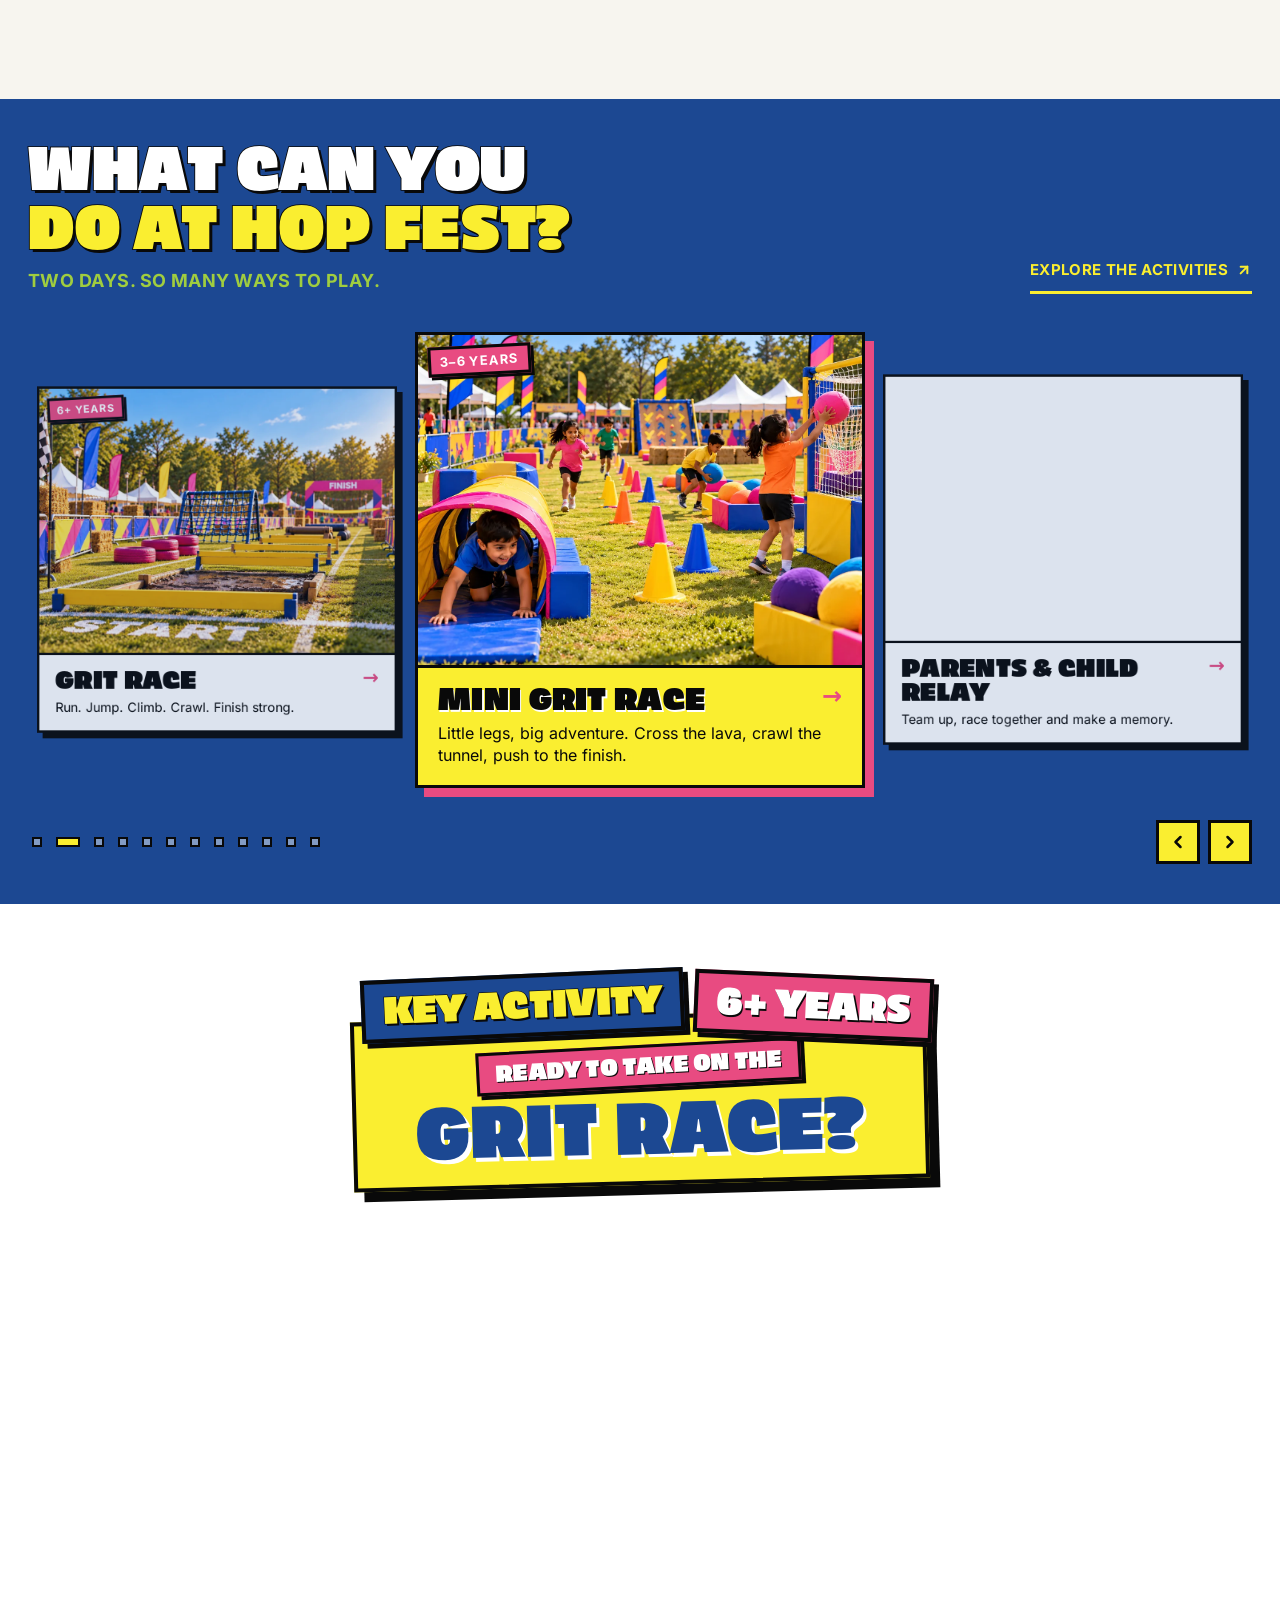
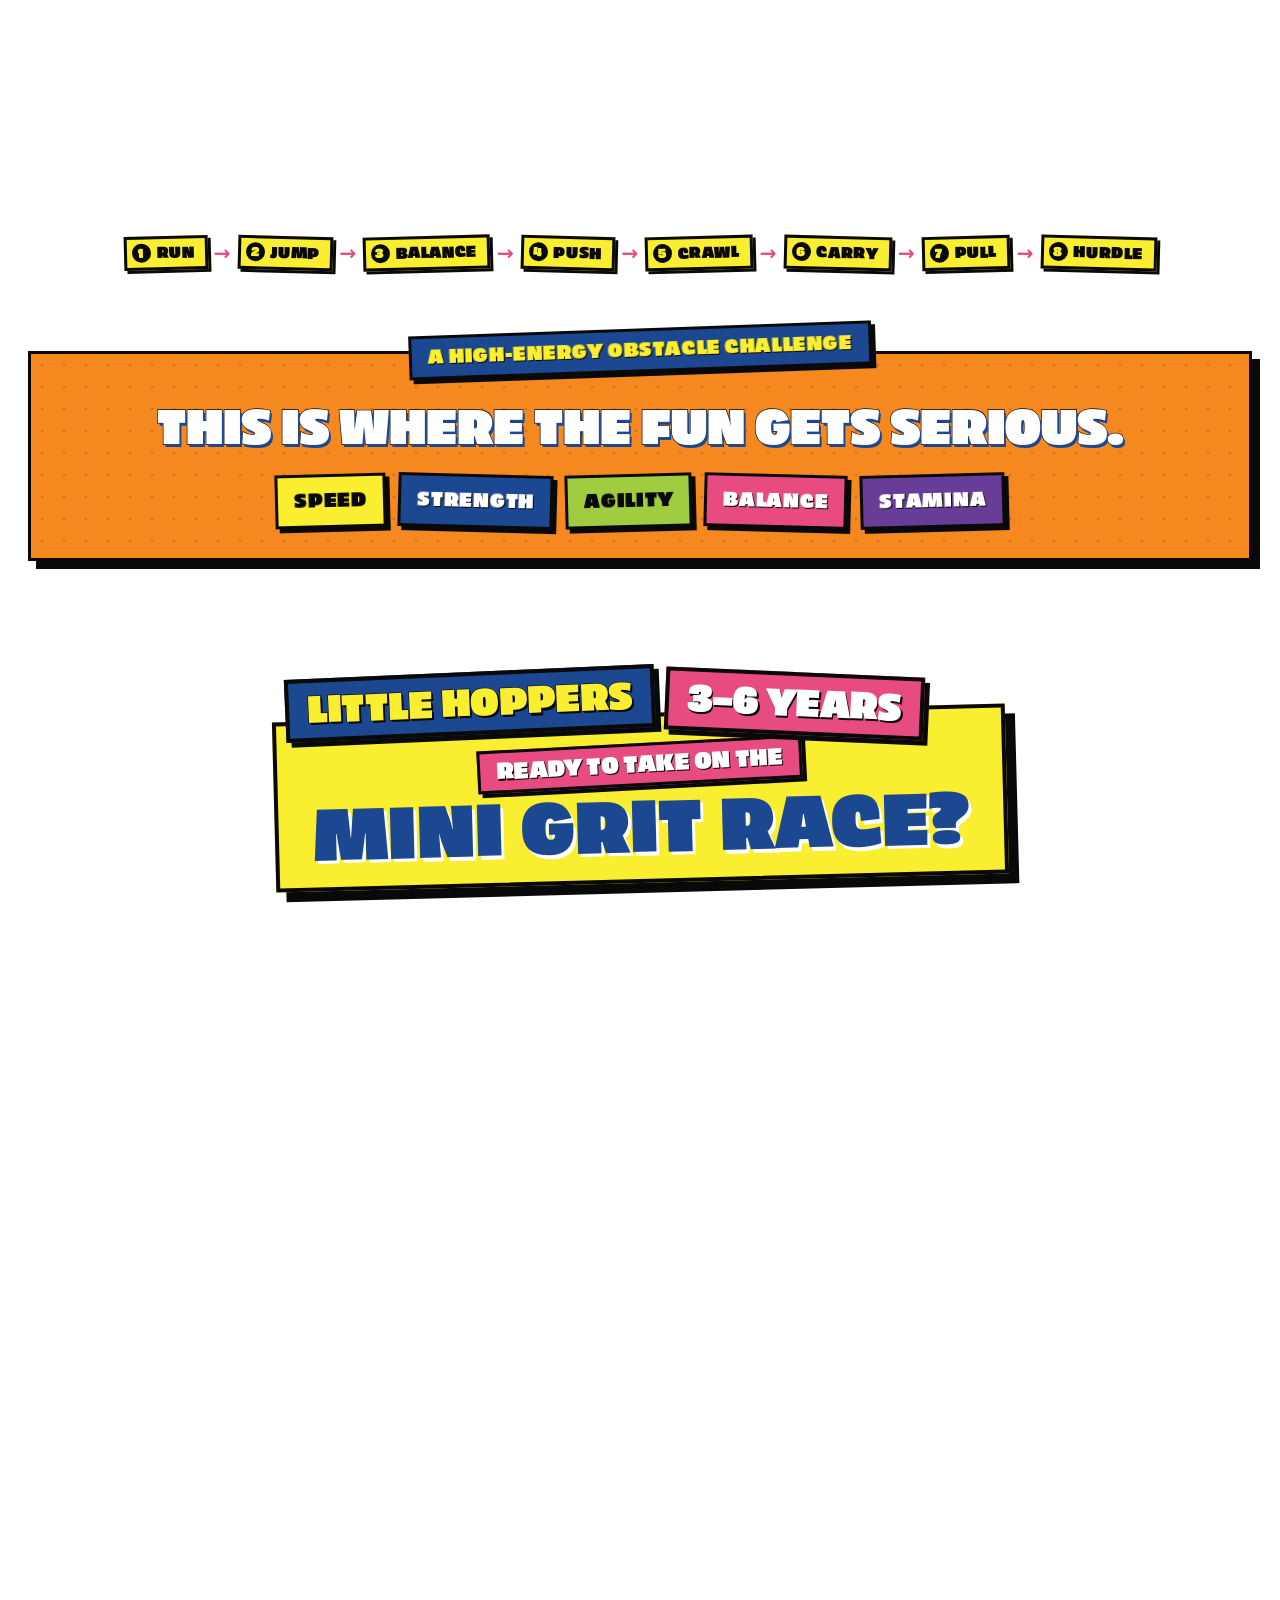
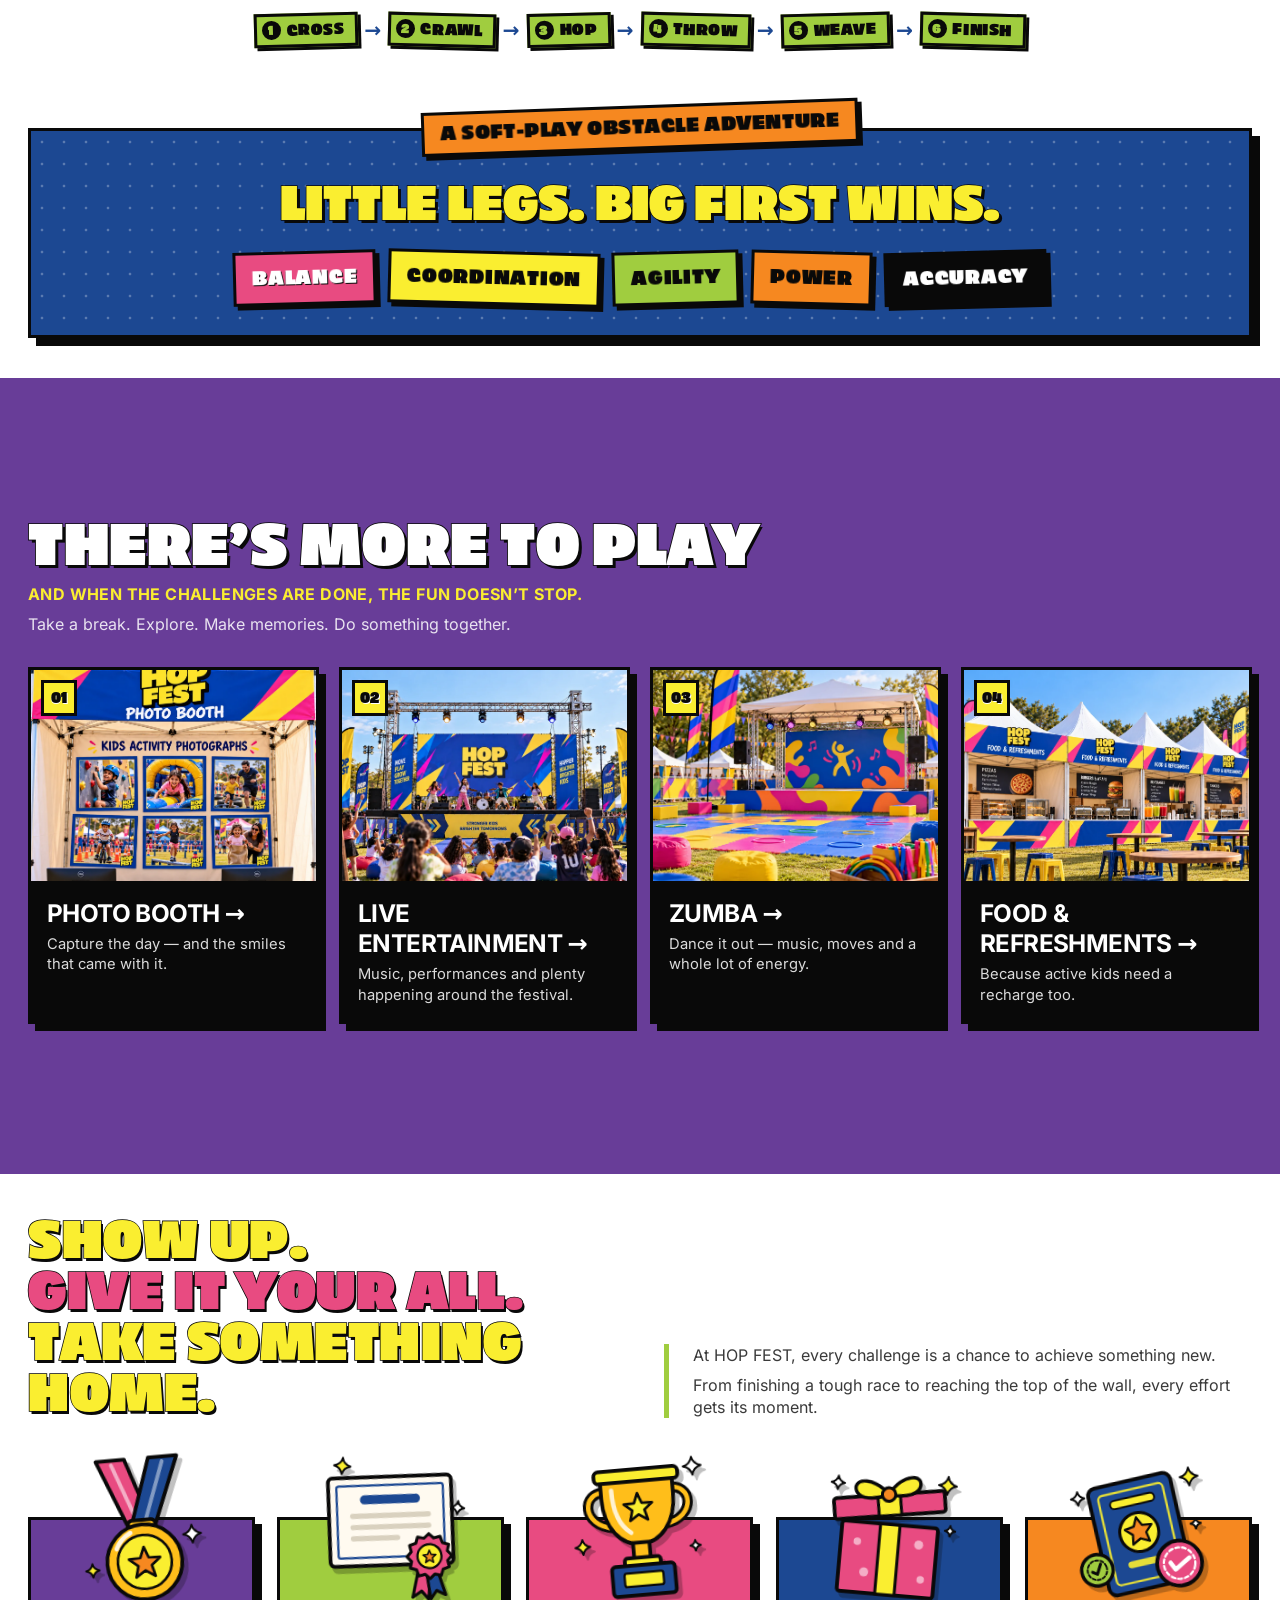
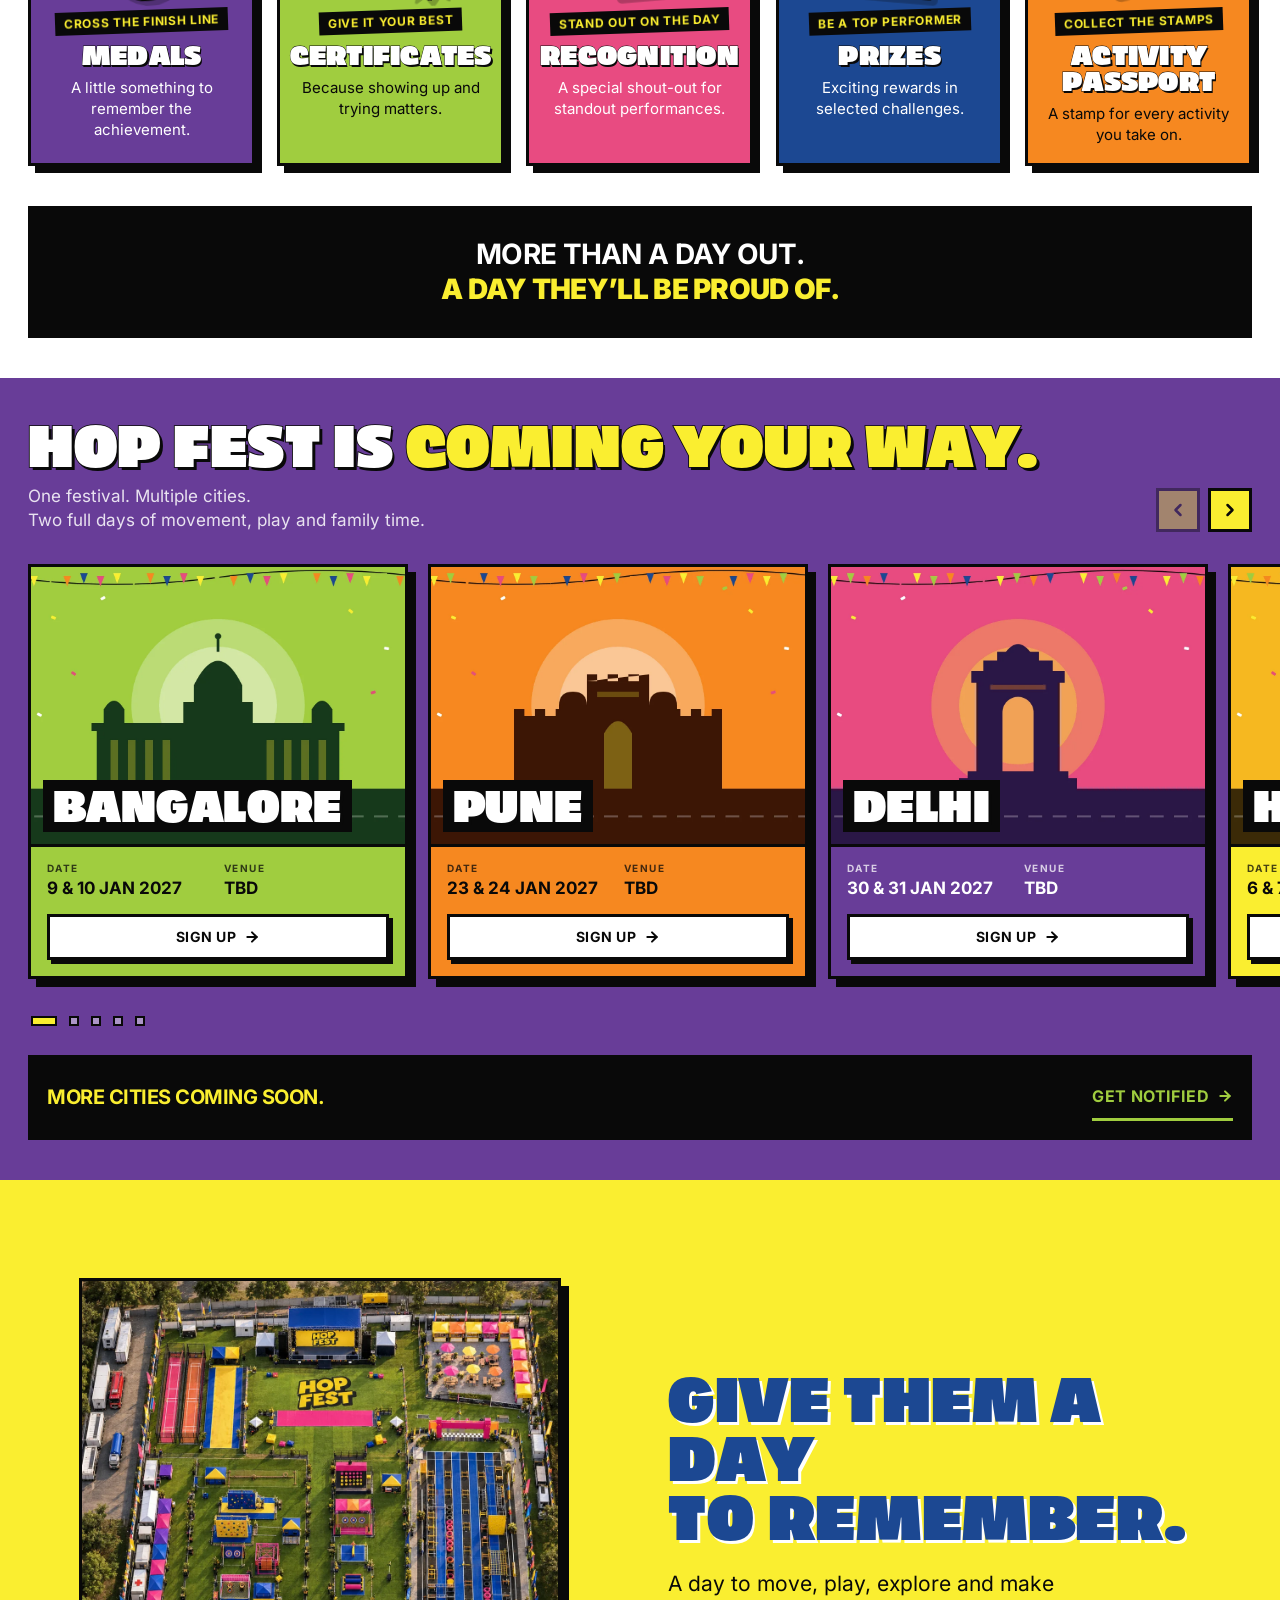
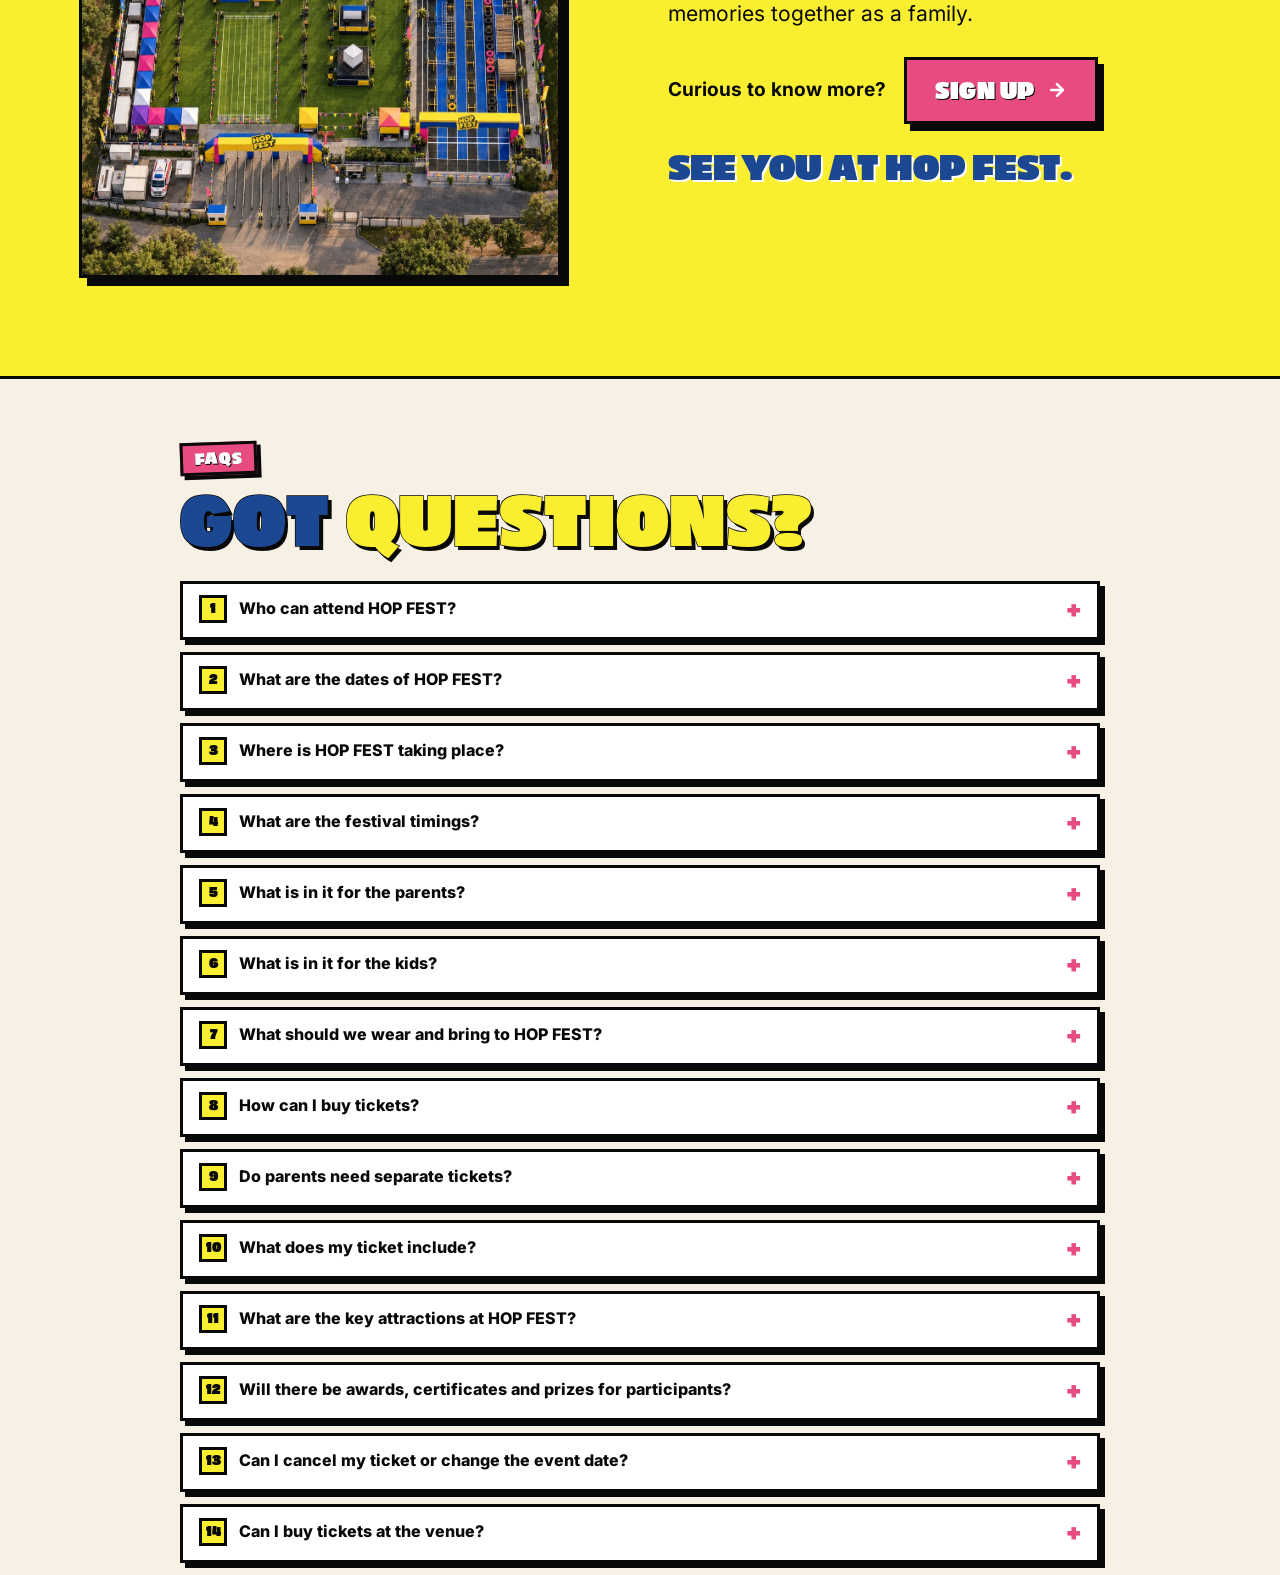
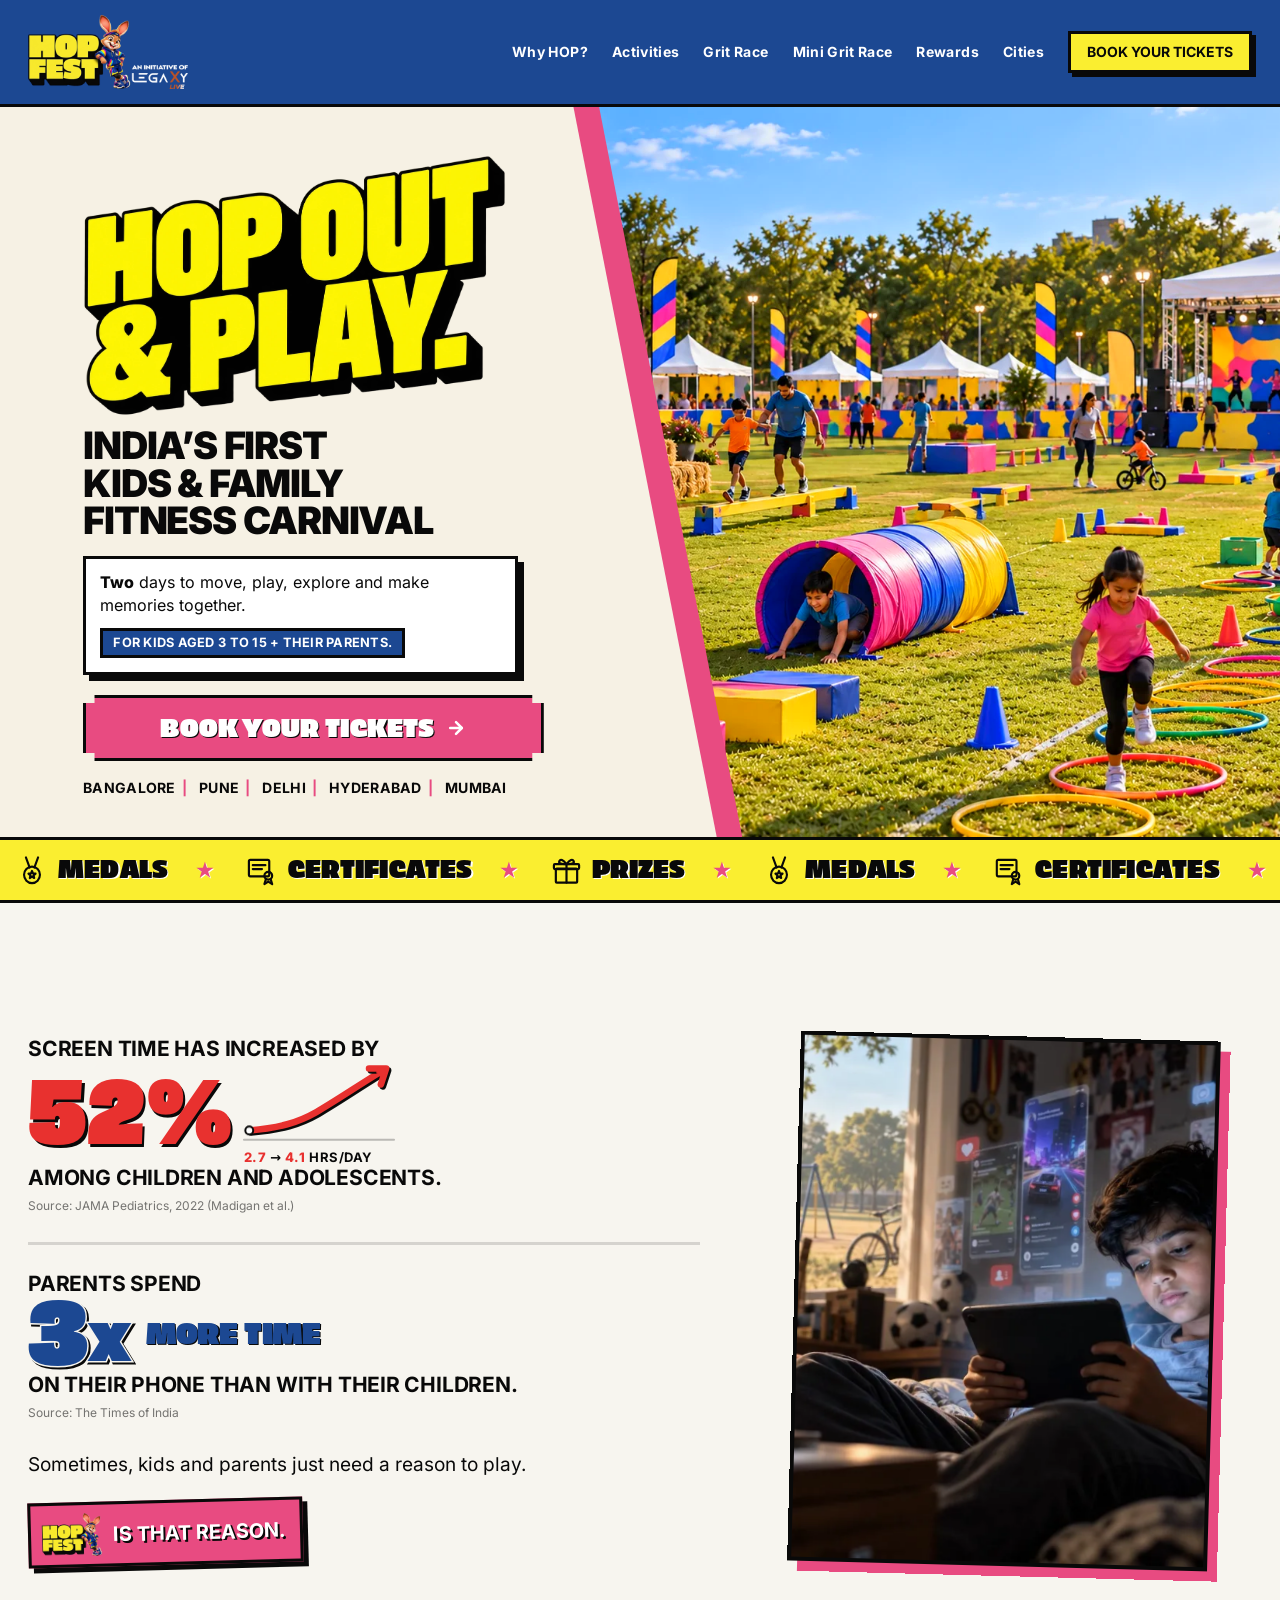
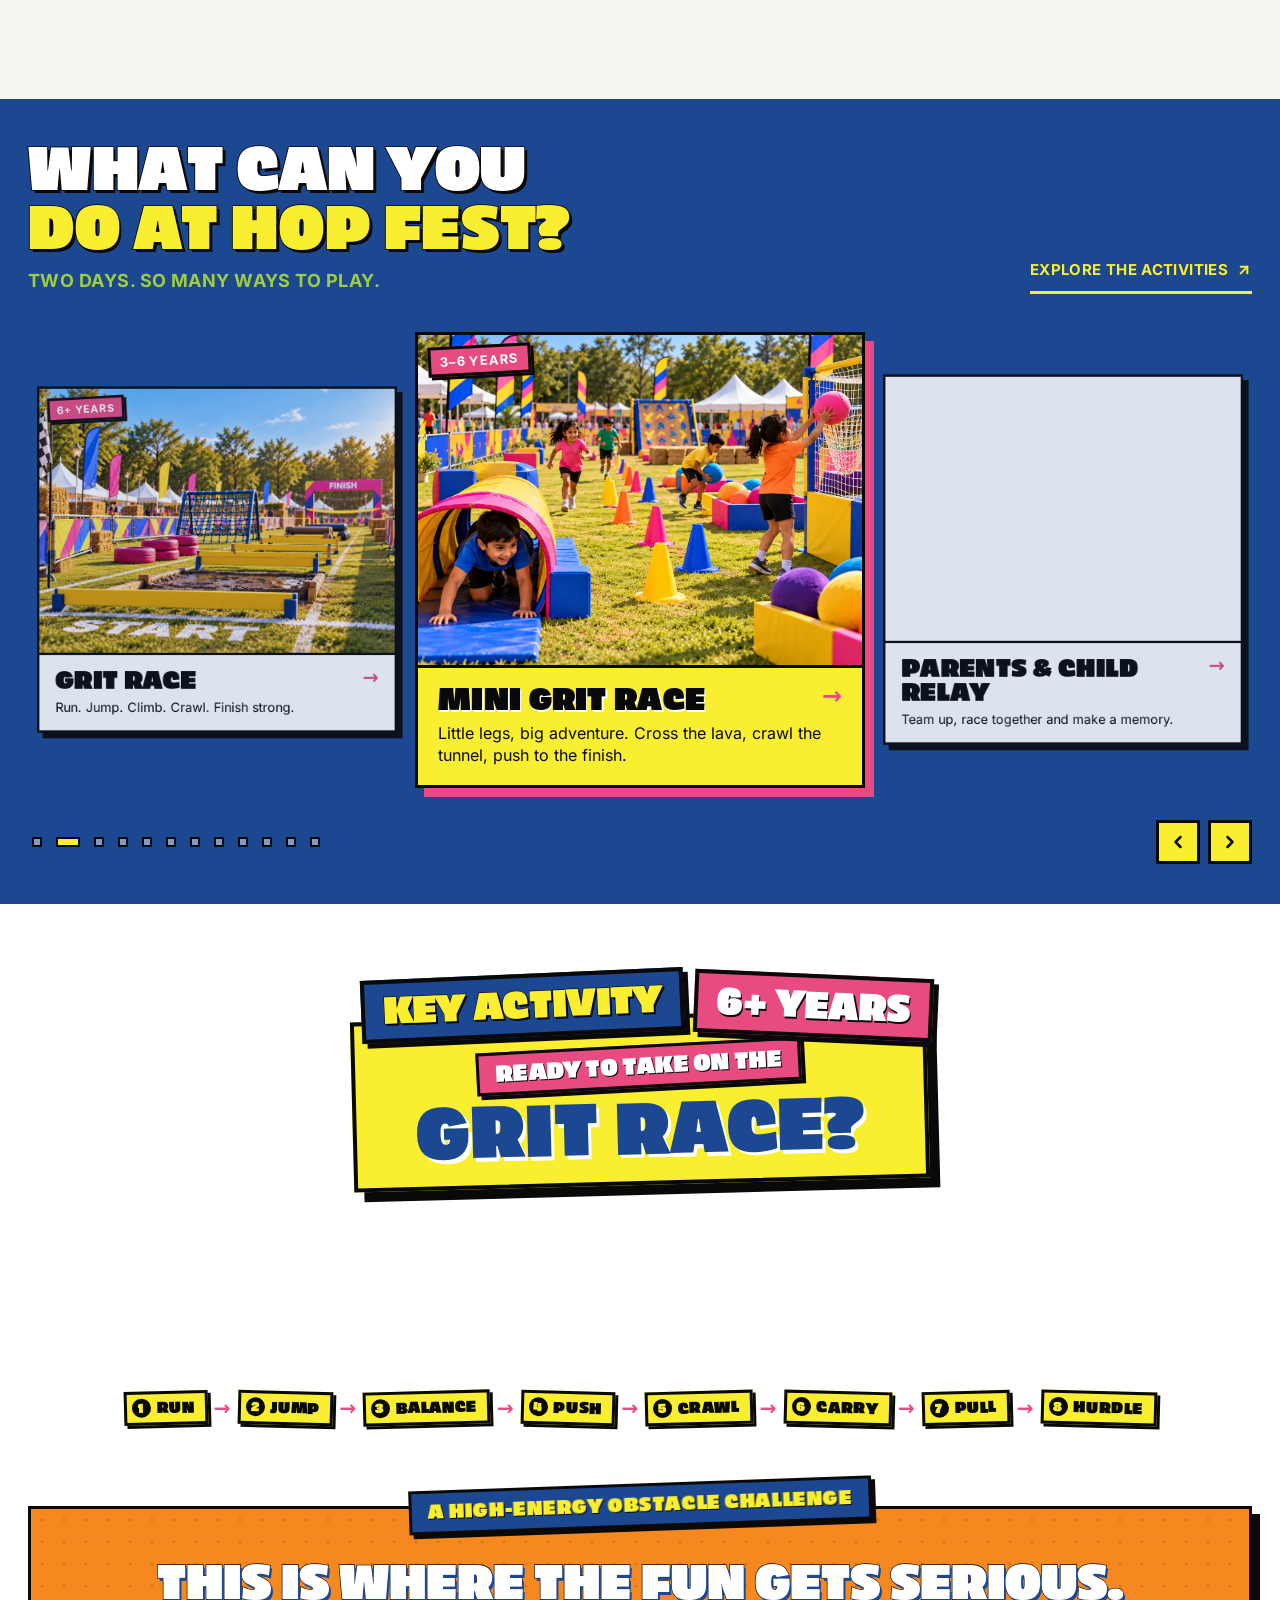
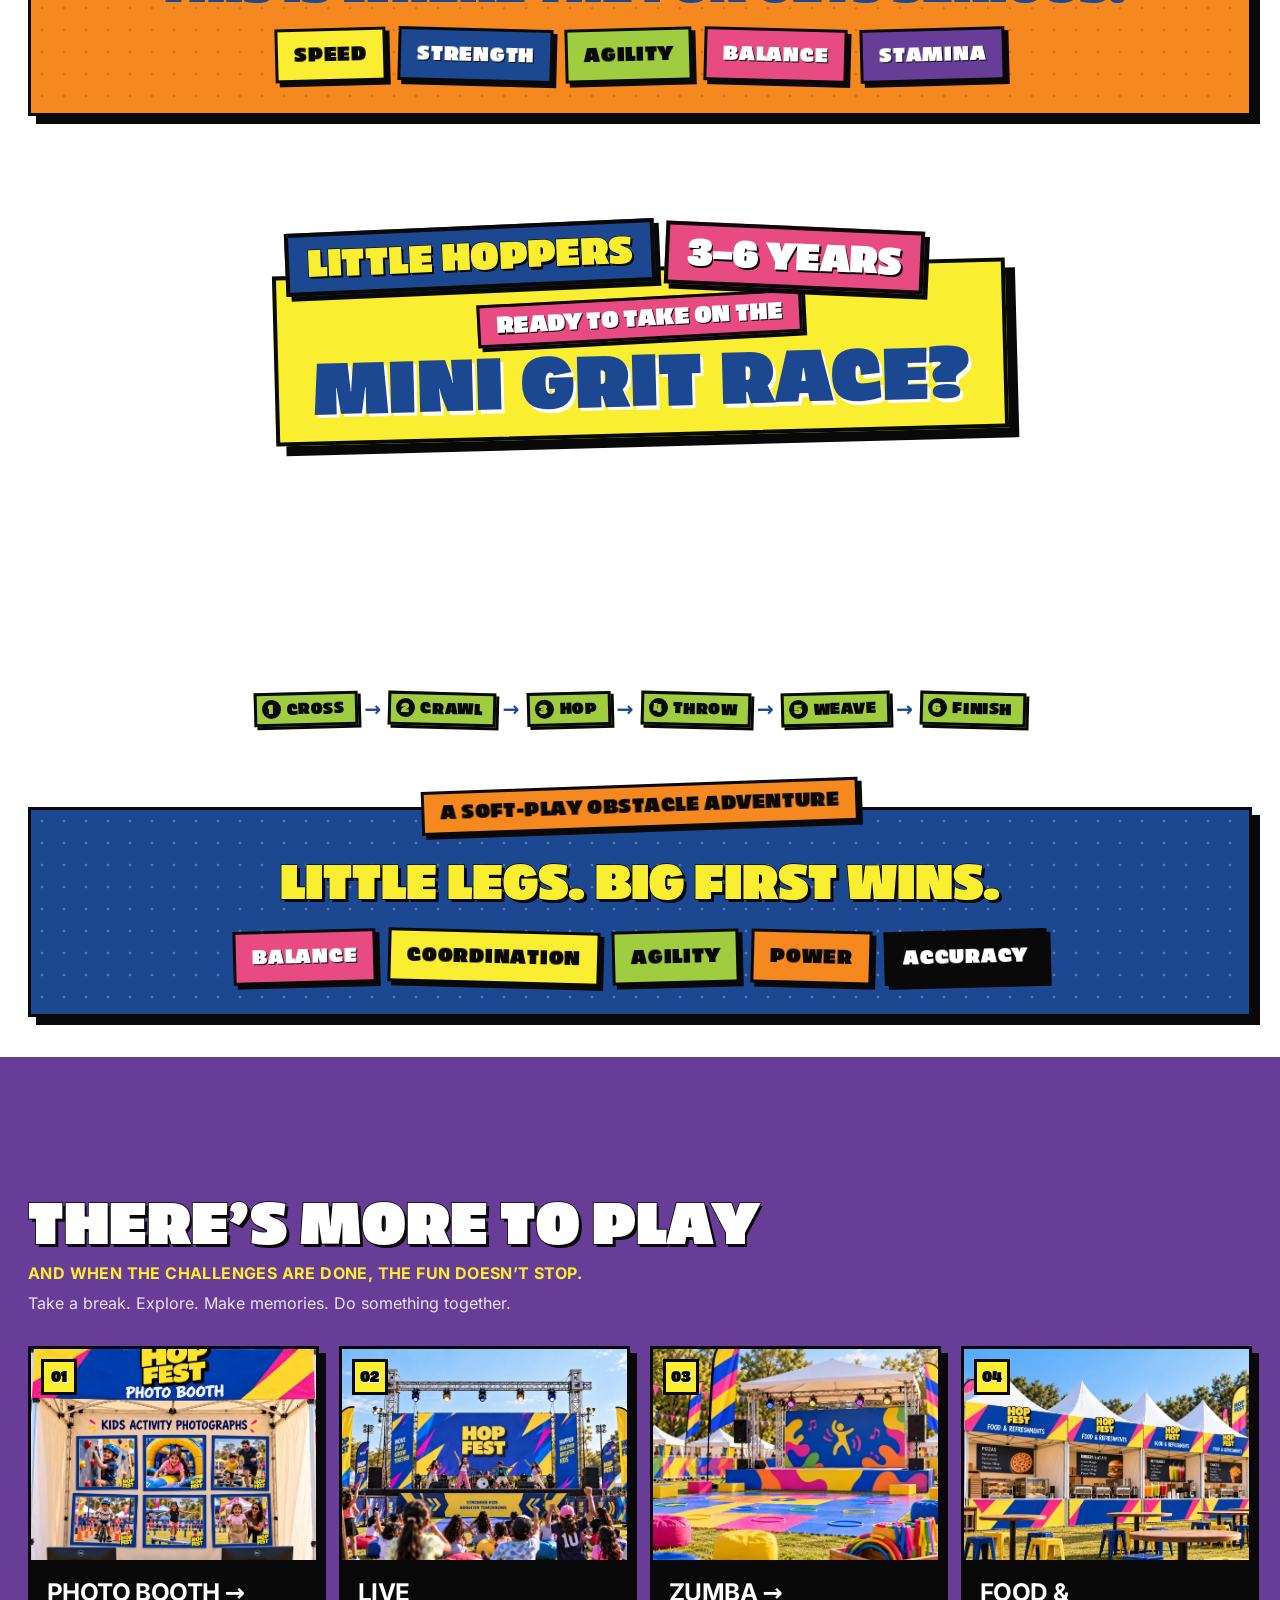
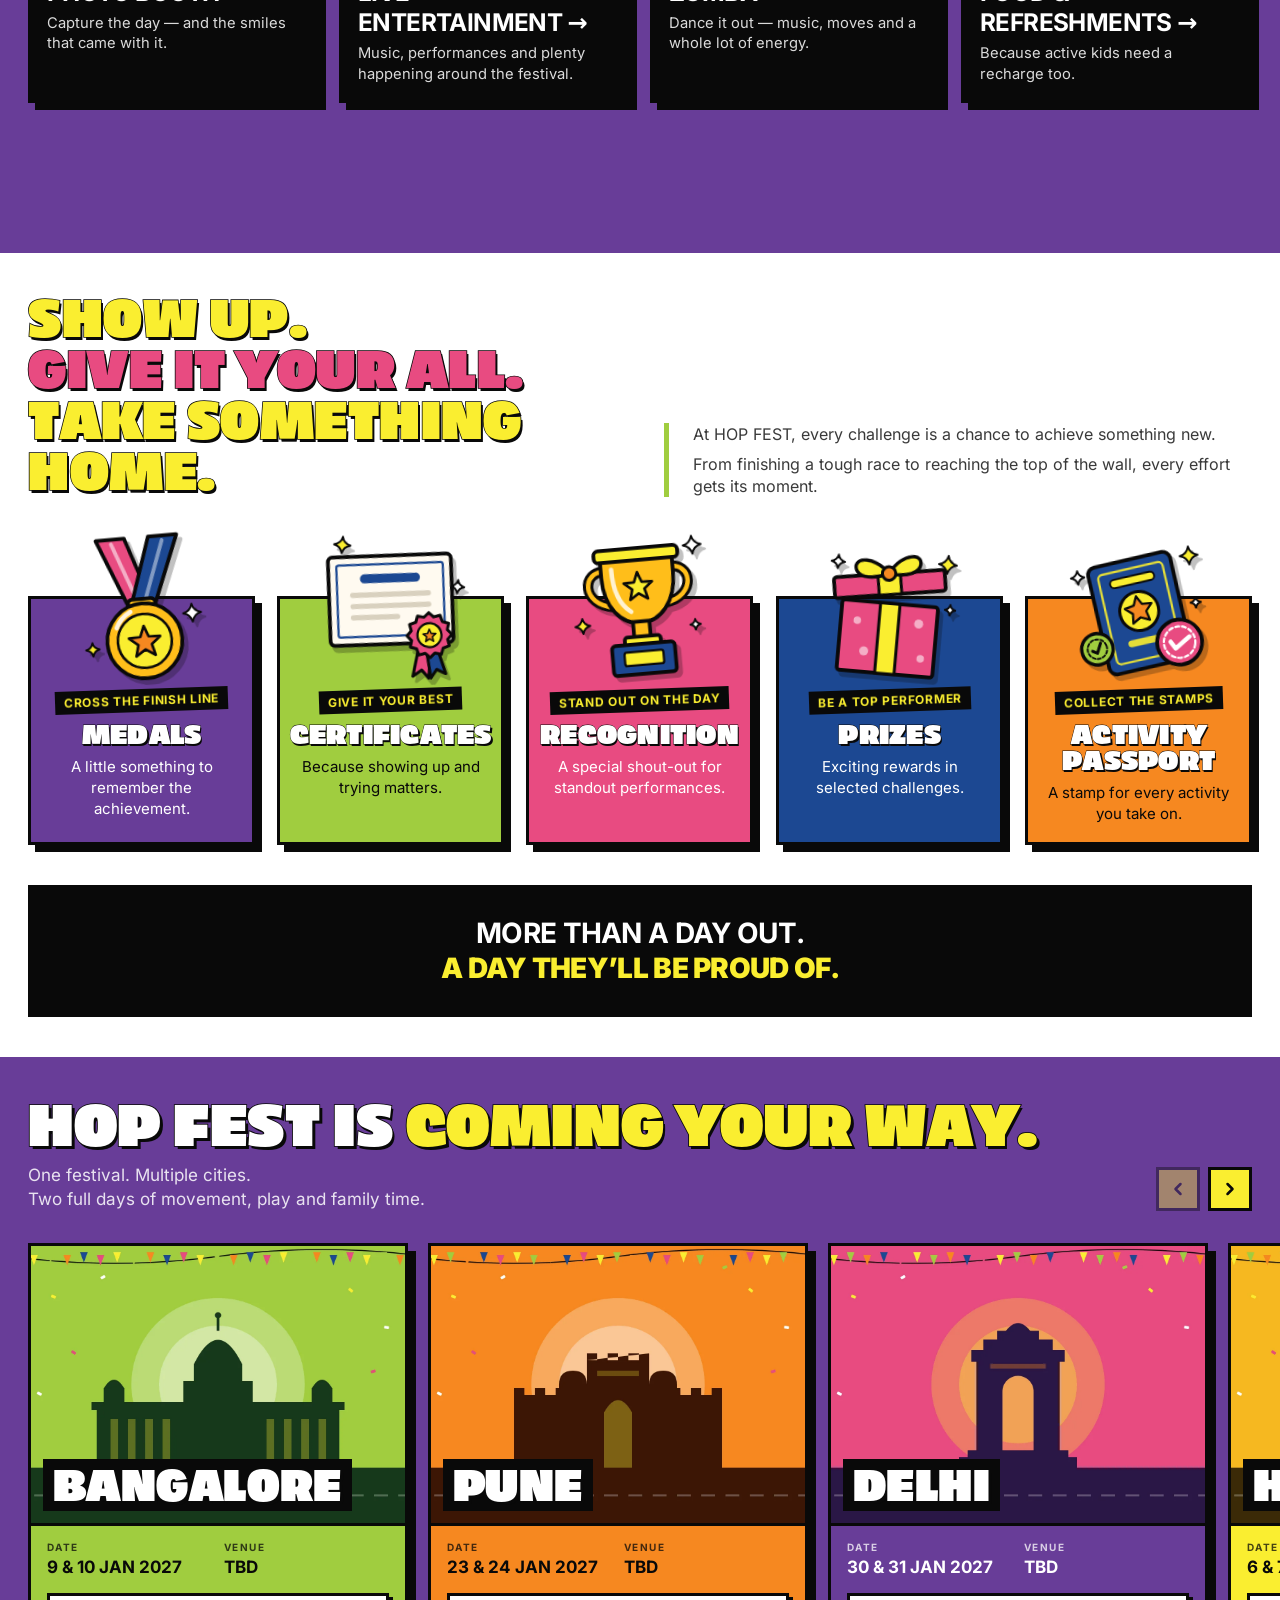
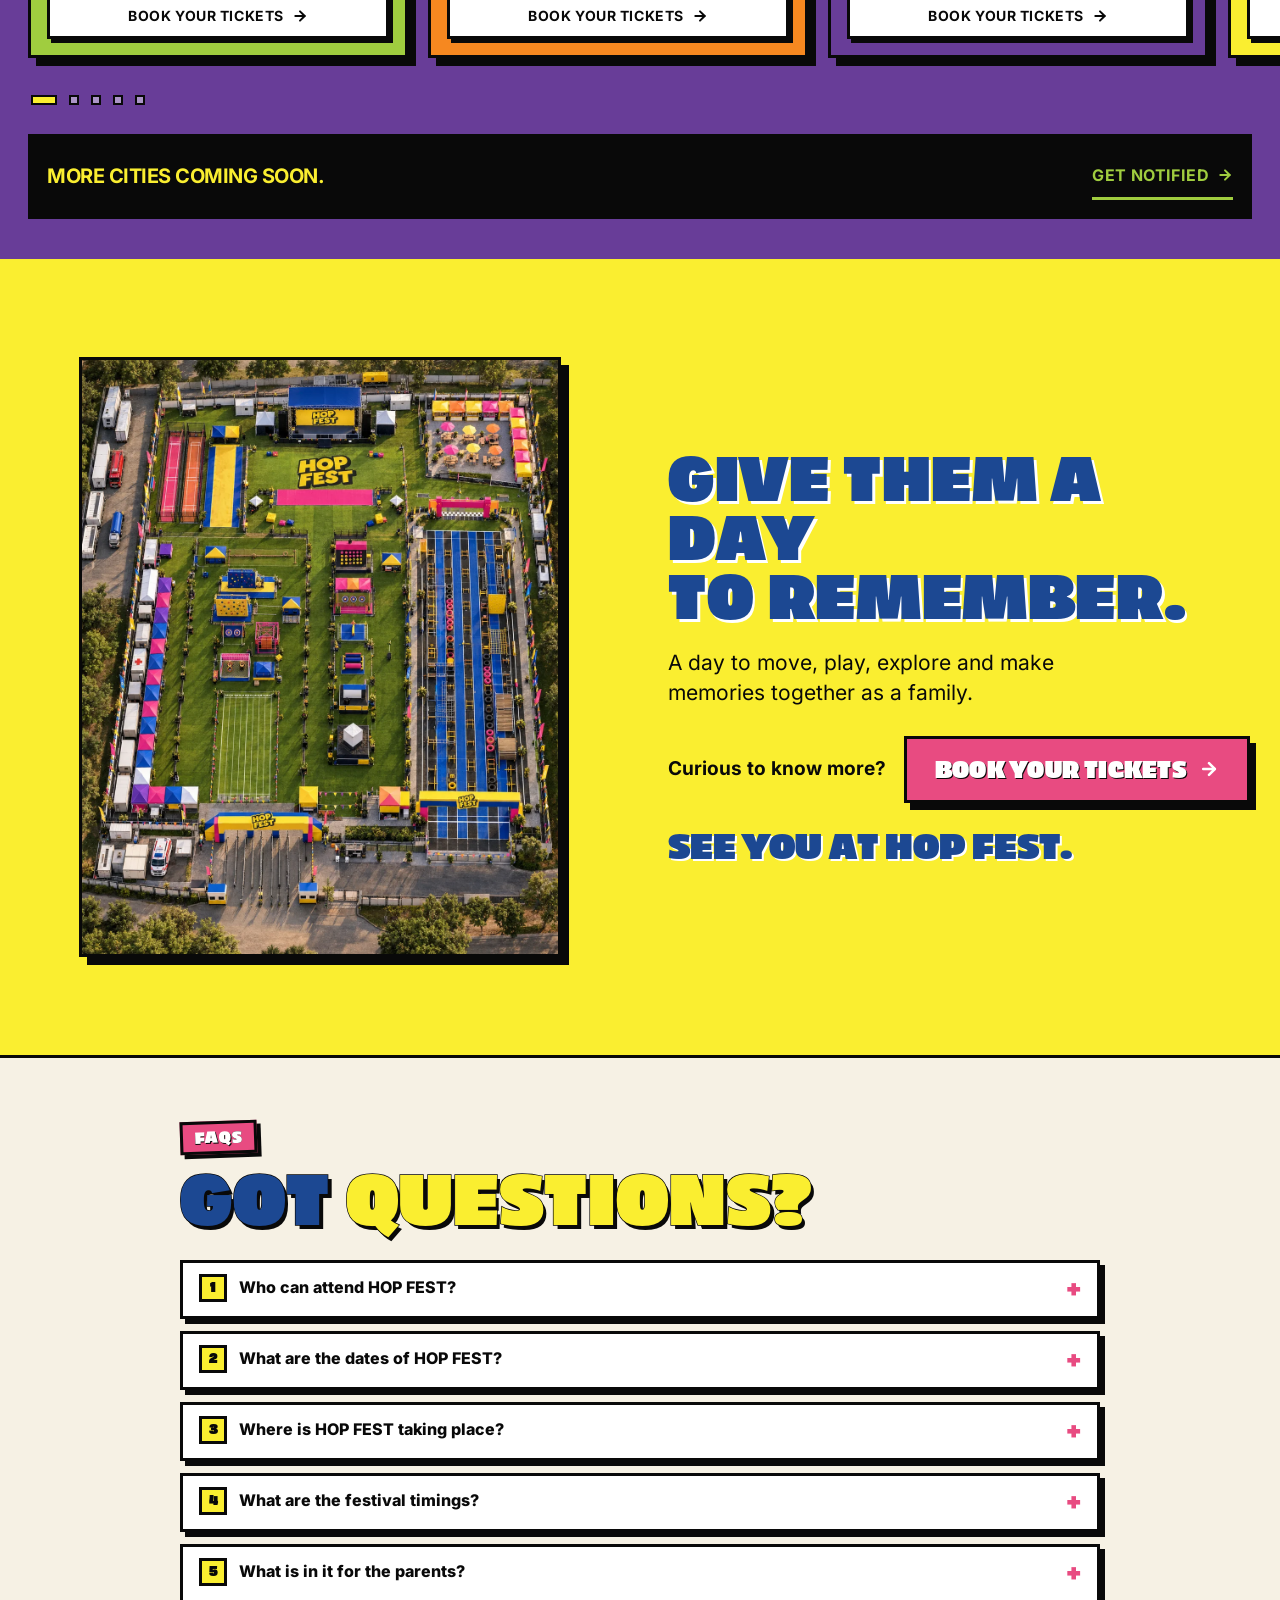
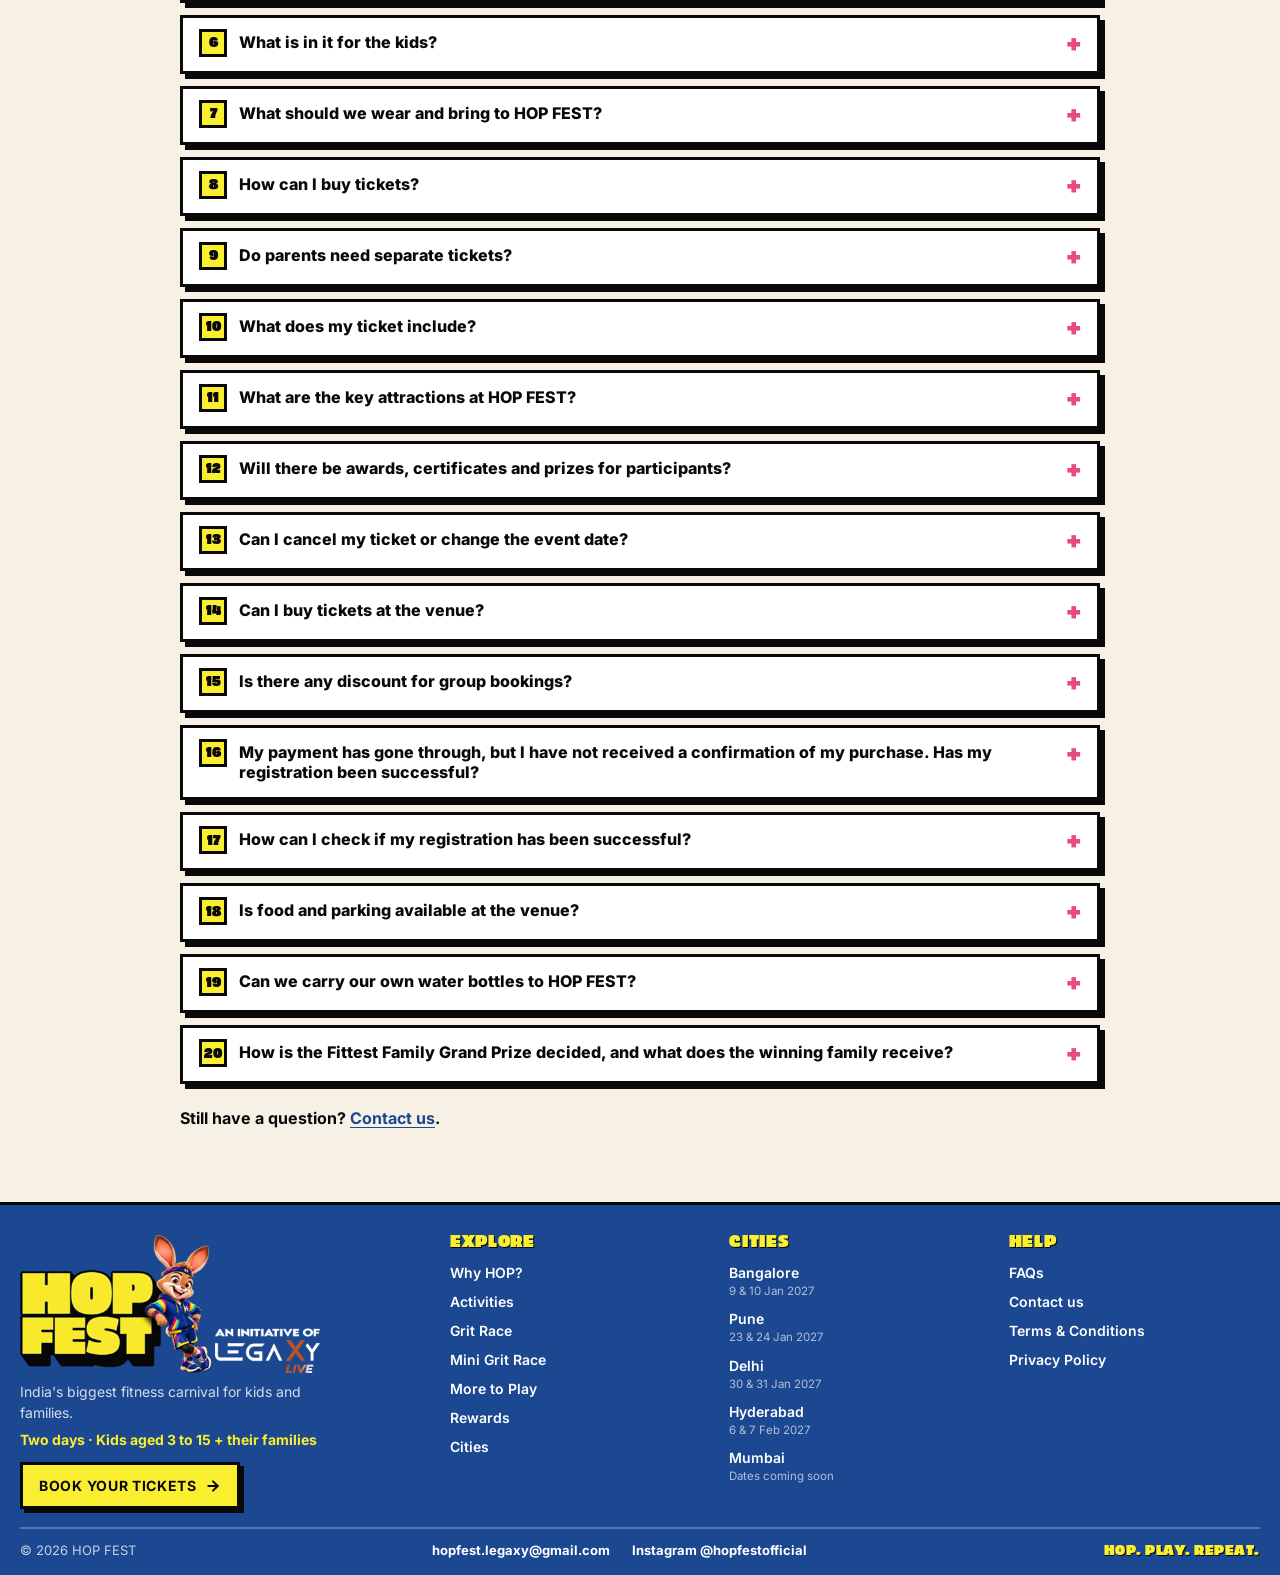
